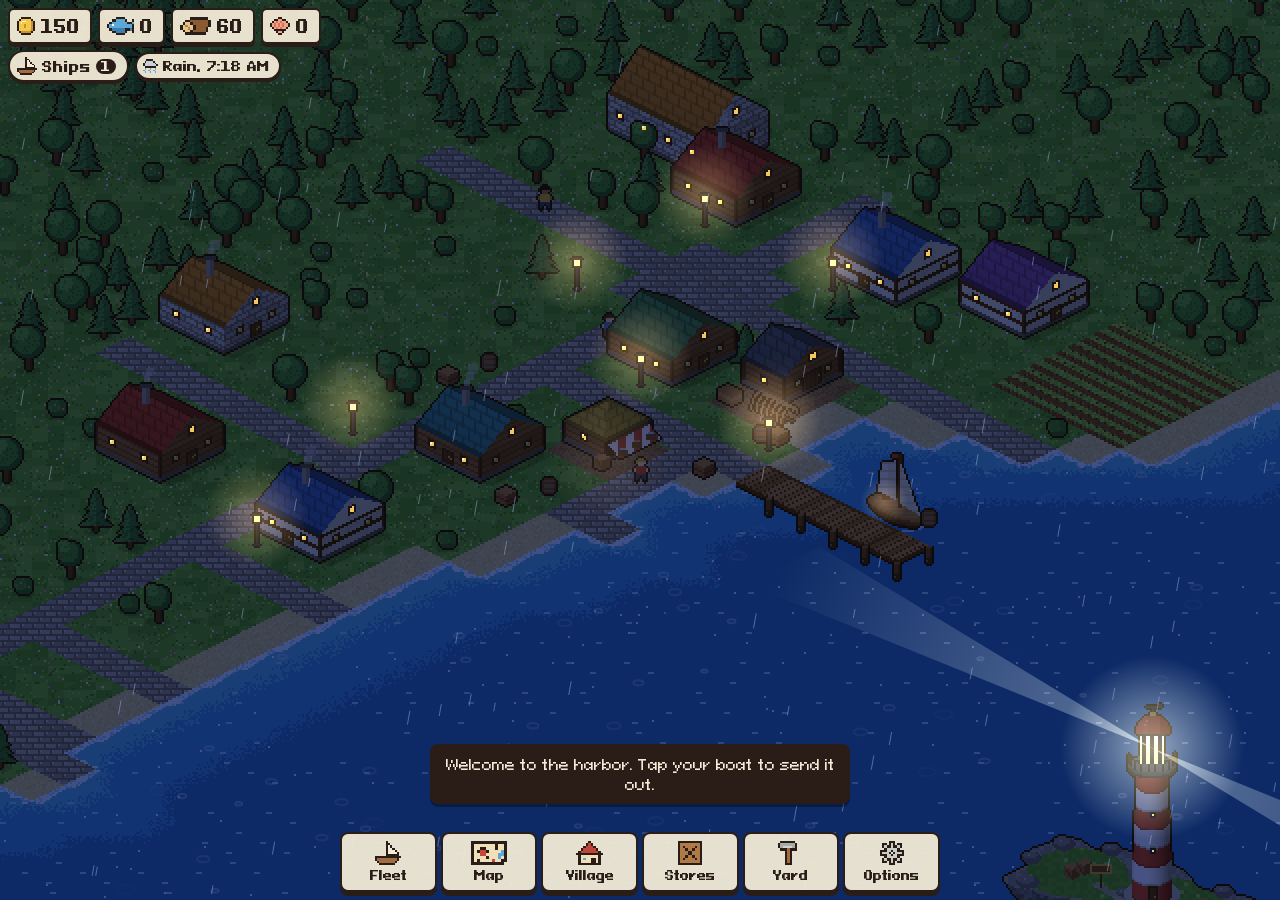
==== index.html @ 28cb345d "WIP: tier-2 recipes and uses, material art, Krakenwake art" ====
<!DOCTYPE html>
<html lang="en">
<head>
<meta charset="utf-8">
<meta name="viewport" content="width=device-width, initial-scale=1, viewport-fit=cover">
<meta name="apple-mobile-web-app-capable" content="yes">
<meta name="theme-color" content="#1b4d6b">
<title>Tides of Fortune</title>
<link rel="manifest" href="manifest.webmanifest">
<link rel="apple-touch-icon" href="icon-180.png">
<link rel="icon" type="image/png" sizes="192x192" href="icon-192.png">
<meta name="apple-mobile-web-app-title" content="Tides">
<meta name="apple-mobile-web-app-status-bar-style" content="black-translucent">
<meta name="mobile-web-app-capable" content="yes">
<style>
/* Pixeloid by GGBotNet, SIL Open Font License 1.1 (see the license file shipped with the game) */
@font-face { font-family: 'Pixeloid Sans'; font-weight: 400; font-style: normal; font-display: block; src: url([data-uri]) format('truetype'); }
@font-face { font-family: 'Pixeloid Sans'; font-weight: 700; font-style: normal; font-display: block; src: url([data-uri]) format('truetype'); }
@font-face { font-family: 'Pixeloid Mono'; font-weight: 400; font-style: normal; font-display: block; src: url([data-uri]) format('truetype'); }
:root {
  box-sizing: border-box;
  --sat: env(safe-area-inset-top, 0px);
  --sab: env(safe-area-inset-bottom, 0px);
  --void: #1b4d6b;
  --ink: #2a1d17;
  --sail: #f4ecd8;
  --sail-2: #e6d8b8;
  --text: #2a1d17;
  --muted: #6b5847;
  --brass: #e0a93b;
  --brass-dk: #a8741f;
  --kelp: #3f7d4f;
  --signal: #c8463c;
  --sea: #3f9fd8;
  --dev: #7a5aa0;
  --hud: rgba(244, 236, 216, 0.94);
  --font: 'Pixeloid Sans', ui-rounded, system-ui, -apple-system, sans-serif;
  --mono: 'Pixeloid Mono', 'Pixeloid Sans', ui-monospace, monospace;
  color-scheme: light;
}
@media (prefers-color-scheme: dark) {
  :root:not([data-theme="light"]) {
    --void: #0f2c40; --sail: #24384a; --sail-2: #2f4a60; --text: #f4ecd8; --muted: #b8c4c8;
    --hud: rgba(30, 50, 66, 0.94); color-scheme: dark;
  }
}
:root[data-theme="dark"] {
  --void: #0f2c40; --sail: #24384a; --sail-2: #2f4a60; --text: #f4ecd8; --muted: #b8c4c8;
  --hud: rgba(30, 50, 66, 0.94); color-scheme: dark;
}
*, *::before, *::after { box-sizing: border-box; }
html, body { height: 100%; margin: 0; }
html { background: var(--void); scroll-padding-top: env(safe-area-inset-top, 0px); }
body { background: var(--void); color: var(--text); font-family: var(--font); overflow: hidden; overscroll-behavior: none; -webkit-user-select: none; user-select: none; -webkit-tap-highlight-color: transparent; }
button { font: inherit; color: inherit; touch-action: manipulation; cursor: pointer; }
button:focus-visible, input:focus-visible + .track { outline: 3px solid var(--brass); outline-offset: 2px; }

#app { position: fixed; inset: 0; overflow: hidden; overflow: clip; }
#stage { position: absolute; inset: 0; }
#world { display: block; touch-action: none; image-rendering: pixelated; image-rendering: crisp-edges; }

img.px { image-rendering: pixelated; image-rendering: crisp-edges; display: inline-block; vertical-align: middle; height: 18px; width: auto; }
img.px.tiny { height: 14px; }
img.px.mid { height: 24px; }
img.px.big { height: 34px; }

/* ---- top HUD ---- */
.hud-top { position: absolute; top: calc(8px + var(--sat)); left: 8px; right: 8px; display: flex; flex-direction: column; gap: 6px; pointer-events: none; z-index: 5; }
.res-row { display: flex; gap: 6px; flex-wrap: wrap; pointer-events: auto; }
.res { display: flex; align-items: center; gap: 6px; padding: 5px 10px 5px 7px; min-height: 36px; background: var(--hud); border: 2px solid var(--ink); border-radius: 6px; box-shadow: 0 3px 0 var(--ink); font-size: 17px; font-weight: 600; font-variant-numeric: tabular-nums; }
.res.bump { animation: bump .35s steps(3); }
@keyframes bump { 50% { transform: translateY(-3px); } }
#devBanner { pointer-events: none; align-self: flex-start; padding: 3px 10px; font-size: 13px; font-weight: 600; color: #fff; border: 2px solid var(--ink); border-radius: 4px;
  background: repeating-linear-gradient(-45deg, var(--dev) 0 8px, #5d4280 8px 16px); }
.skychip.ships { font-size: 14px; min-height: 32px; padding: 3px 11px 3px 7px; }
.skychip.ships img { height: 18px; }
.skychip.ships.ready { background: var(--brass); color: var(--ink); animation: nudge 1.2s steps(2) infinite; }
.skychip.ships .badge { display: inline-block; min-width: 20px; padding: 0 5px; border-radius: 999px; background: var(--ink); color: var(--sail); font-size: 12px; text-align: center; }
.fl-status.stack { flex-direction: column; align-items: flex-end; gap: 1px; }
.fl-status.stack small { color: var(--muted); font-size: 12px; font-weight: 600; }
.fl-status.stack > span { display: flex; align-items: center; gap: 4px; }
.fl-status.ready small { color: var(--ink); }
.empty-state { text-align: center; padding: 18px 10px; color: var(--muted); }
#cine { position: fixed; inset: 0; pointer-events: none; z-index: 40; display: none; }
body.cinematic #cine { display: block; pointer-events: auto; }
#cine i { position: absolute; left: 0; right: 0; height: 11vh; background: #000; animation: cineIn 1.2s ease-out both; }
#cine i:first-child { top: 0; } #cine i:last-child { bottom: 0; }
@keyframes cineIn { from { height: 0; } }
body.cinematic #nav, body.cinematic #sheet, body.cinematic #toasts { visibility: hidden; }
/* 1.8: The Unseen */
.skychip.unseen { background: #2a0a14; color: #f2c8c8; border-color: #000; }
.skychip.unseen.alert { animation: nudge 1.6s steps(2) infinite; }
#omen { position: fixed; inset: 0; z-index: 70; display: none; place-content: center; justify-items: center; gap: 14px; padding: 24px 20px; text-align: center; background: radial-gradient(ellipse at 50% 55%, rgba(40, 0, 12, 0.55), rgba(0, 0, 0, 0.94) 75%); }
#omen.on { display: grid; animation: omenIn 1.6s ease-out both; }
#omen p { margin: 0; max-width: 20ch; font-size: clamp(22px, 6.4vw, 34px); line-height: 1.35; color: #ecdcd4; text-shadow: 0 0 10px #8a0a18, 0 0 2px #000; }
#omen.relic p { font-size: clamp(17px, 4.8vw, 24px); max-width: 26ch; }
#omen h2 { margin: 0; color: #f2d23c; font-size: 20px; letter-spacing: 0.06em; text-shadow: 0 0 8px #000; }
#omen img.big { width: 64px; height: auto; filter: drop-shadow(0 0 10px rgba(255, 80, 60, 0.6)); }
#omen p .w { display: inline-block; white-space: nowrap; font-weight: inherit; }
#omen p span { display: inline-block; opacity: 0; animation: omenLetter 0.9s ease-out forwards, omenShiver 2.4s steps(3) 1.2s infinite; }
#omen small { color: #8a7a7a; font-size: 13px; opacity: 0; animation: omenLetter 1s ease 2.2s forwards; }
@keyframes omenIn { from { opacity: 0; } }
@keyframes omenLetter { from { opacity: 0; transform: translateY(6px) scale(1.4); filter: blur(3px); color: #ff3040; } to { opacity: 1; } }
@keyframes omenShiver { 0%, 86% { transform: none; } 90% { transform: translate(1px, -1px); color: #ff6a6a; } 95% { transform: translate(-1px, 1px); } }
@media (prefers-reduced-motion: reduce) { #omen p span { animation: omenLetter 0.4s ease-out forwards; } }
.omens { margin: 6px 0 10px; padding: 0; list-style: none; }
.omens li { font-style: italic; color: #8a1c22; padding: 3px 0; }
:root[data-theme="dark"] .omens li { color: #ff9a9a; }
@media (prefers-color-scheme: dark) { :root:not([data-theme="light"]) .omens li { color: #ff9a9a; } }
.unseen-card { border-color: #5a0c18; }
.relic-row.given { opacity: 0.6; }
.chip.unseen { border-color: #5a2a8a; }
.chips.relics .chip { display: inline-flex; align-items: center; gap: 4px; }
.codex-row { display: grid; grid-template-columns: repeat(4, 1fr); gap: 4px; text-align: center; padding: 4px 0; border-bottom: 1px dashed var(--sail-2); }
.codex-row span { display: flex; flex-direction: column; align-items: center; gap: 2px; font-size: 11px; line-height: 1.15; min-width: 0; overflow-wrap: anywhere; }
.codex-row.head span { font-weight: 700; font-size: 12px; } .codex-row.head small { font-weight: 400; color: var(--muted); }
.codex-row span.unknown img { opacity: 0.55; filter: saturate(0.6); }
.ghostwork { border-color: #3fa88a; }
.rar { display: inline-block; font-size: 12px; font-weight: 700; padding: 1px 7px; border: 2px solid var(--ink); border-radius: 999px; }
.rar-common { background: #e3ddd0; color: var(--ink); } .rar-uncommon { background: #9fdc8a; color: var(--ink); }
.rar-rare { background: #8fc0f0; color: var(--ink); } .rar-veryRare { background: #c89af0; color: var(--ink); }
.rar-legendary { background: linear-gradient(90deg, #f2c94c, #f08f2c); color: var(--ink); box-shadow: 0 0 0 1px #fff6c0 inset; }
.hw-head { display: flex; align-items: center; gap: 12px; }
.hw-head .big-n { font-size: 30px; font-weight: 700; font-variant-numeric: tabular-nums; }
.card.hw { background: linear-gradient(160deg, rgba(255,154,60,.28), rgba(162,90,208,.18) 70%), var(--sail-2); }
.tiers { display: grid; gap: 8px; margin-top: 10px; }
.tier { display: grid; grid-template-columns: 1fr auto; gap: 4px 10px; align-items: center; padding: 10px; border: 2px solid var(--ink); border-radius: 10px; background: var(--sail); }
.tier b { font-size: 17px; } .tier small { grid-column: 1 / 3; color: var(--muted); font-size: 13px; line-height: 1.4; }
.tier .btn { margin: 0; min-height: 44px; }
.hw-grid { display: grid; grid-template-columns: repeat(auto-fill, minmax(96px, 1fr)); gap: 8px; margin-top: 8px; }
.hw-item { display: flex; flex-direction: column; align-items: center; gap: 4px; padding: 8px 4px; border: 2px solid var(--ink); border-radius: 10px; background: var(--sail); text-align: center; font-size: 13px; }
.hw-item.missing { opacity: .55; } .hw-item.missing img { filter: brightness(0) opacity(.45); }
.hw-item img { height: 40px; } .hw-item b { font-size: 13px; line-height: 1.2; }
.hw-item .btn { margin: 2px 0 0; min-height: 36px; padding: 4px 10px; font-size: 13px; }
.brewbox { display: flex; justify-content: center; gap: 8px; margin: 4px 0 8px; }
.brewbox img { height: 120px; image-rendering: pixelated; }
.brewbox img.px { height: 40px; }
.brewbox.brewing img { animation: brew .25s steps(2) infinite; }
@keyframes brew { 50% { transform: translateY(-3px) rotate(-2deg); } }
.reveal { text-align: center; } .reveal .prize { height: 72px; image-rendering: pixelated; margin: 6px auto; display: block; }
.reveal h2 { margin: 6px 0 4px; }
.offer .m-info span { white-space: normal; }
.batch { display: grid; grid-template-columns: repeat(4, 1fr); gap: 6px; }
.batch .btn { margin: 0; min-height: 44px; padding: 4px; font-size: 14px; }
.voyage { display: grid; grid-template-columns: auto auto auto; grid-template-rows: auto 4px; column-gap: 8px; row-gap: 3px; align-items: center; padding: 5px 10px; background: var(--hud); border: 2px solid var(--ink); border-radius: 6px; box-shadow: 0 3px 0 var(--ink); font-size: 15px; }
.voyage .px { grid-row: 1 / 3; }
.voyage .v-time { font-variant-numeric: tabular-nums; font-weight: 600; min-width: 4.5em; text-align: right; }
.voyage .v-bar { grid-column: 2 / 4; height: 4px; background: var(--sail-2); border-radius: 2px; overflow: hidden; }
.voyage .v-bar i { display: block; height: 100%; width: 0; background: var(--sea); }
.voyage.ready { background: var(--brass); color: var(--ink); animation: nudge 1.2s steps(2) infinite; }
.voyage.ready .v-bar i { background: var(--kelp); }
@keyframes nudge { 50% { transform: translateY(-2px); } }

/* ---- bottom nav ---- */
.dock-nav { position: absolute; left: 8px; right: 8px; bottom: calc(8px + var(--sab)); display: grid; grid-template-columns: repeat(6, 1fr); gap: 4px; z-index: 6; }
.dock-nav button { display: flex; flex-direction: column; align-items: center; justify-content: center; gap: 3px; min-height: 60px; padding: 6px 2px; min-width: 0; background: var(--hud); border: 2px solid var(--ink); border-radius: 8px; box-shadow: 0 4px 0 var(--ink); font-size: 14px; font-weight: 600; }
.dock-nav button:active { transform: translateY(3px); box-shadow: 0 1px 0 var(--ink); }
.dock-nav button[aria-pressed="true"] { background: var(--brass); color: var(--ink); }
.dock-nav .ni img { height: 24px; }

/* ---- sheet ---- */
.sheet { position: absolute; left: 8px; right: 8px; bottom: calc(82px + var(--sab)); max-height: calc(100% - 82px - 70px - var(--sat) - var(--sab)); display: flex; flex-direction: column; background: var(--sail); border: 3px solid var(--ink); border-radius: 14px; box-shadow: 0 5px 0 var(--ink); transform: translateY(calc(100% + 100px)); visibility: hidden; transition: transform .22s cubic-bezier(.2,.8,.2,1), visibility 0s .22s; z-index: 8; }
.sheet.open { transform: translateY(0); visibility: visible; transition: transform .22s cubic-bezier(.2,.8,.2,1); }
.sheet-head { display: flex; align-items: center; justify-content: space-between; padding: 12px 14px 8px 16px; }
.sheet-head h2 { margin: 0; font-size: 24px; font-weight: 700; }
#sheetClose { width: 44px; height: 44px; border: 2px solid var(--ink); border-radius: 8px; background: var(--sail-2); font-size: 18px; font-weight: 700; }
.sheet-body { overflow-y: auto; -webkit-overflow-scrolling: touch; overscroll-behavior: contain; padding: 4px 12px 8px; }

.card { background: var(--sail-2); border: 2px solid var(--ink); border-radius: 10px; padding: 12px; margin-bottom: 12px; }
.card h3 { margin: 0; font-size: 19px; }
.ship-head { display: flex; align-items: center; gap: 10px; }
.ship-head > div { flex: 1; min-width: 0; }
.ship-head p { margin: 2px 0 0; color: var(--muted); font-size: 14px; }
.pill { font-size: 12px; font-weight: 600; padding: 3px 8px; border: 2px solid var(--ink); border-radius: 999px; white-space: nowrap; }
.pill-idle { background: #cfe8d2; color: var(--ink); }
.pill-away { background: #cfe5f5; color: var(--ink); }
.pill-returned { background: var(--brass); color: var(--ink); }
.stats { display: grid; grid-template-columns: repeat(4, 1fr); gap: 6px; margin: 12px 0 4px; }
.stats.three { grid-template-columns: repeat(3, 1fr); }
.stats div { background: var(--sail); border-radius: 6px; padding: 6px 4px; text-align: center; }
.stats dt { font-size: 12px; color: var(--muted); }
.stats dd { margin: 0; font-size: 19px; font-weight: 700; font-variant-numeric: tabular-nums; }
.label { margin: 14px 0 6px; font-size: 14px; color: var(--muted); }
.chips { display: grid; grid-template-columns: repeat(auto-fit, minmax(0, 1fr)); grid-auto-flow: column; gap: 5px; }
.chip { min-width: 0; padding: 0; min-height: 44px; border: 2px solid var(--ink); border-radius: 8px; background: var(--sail); font-size: 16px; font-weight: 600; }
.chip[aria-checked="true"] { background: var(--sea); color: #fff; box-shadow: inset 0 -3px 0 rgba(0,0,0,.25); }
.estimate, .desc, .eta, .upg-delta, .cost { font-size: 15px; line-height: 1.45; margin: 10px 0; }
.warn { font-size: 14px; line-height: 1.4; margin: 8px 0; padding: 8px 10px; border-left: 4px solid var(--signal); background: rgba(200, 70, 60, .12); border-radius: 4px; }
.ok-text { color: var(--kelp); font-weight: 600; margin: 10px 0 0; }
.perk { color: var(--kelp); font-weight: 600; }
.perks { margin: 8px 0 0; padding-left: 18px; font-size: 15px; line-height: 1.5; color: var(--kelp); font-weight: 600; }
.card.decor.owned { border-color: var(--kelp); }
.card.decor.prestige { background: linear-gradient(160deg, rgba(224,169,59,.35), transparent 60%), var(--sail-2); }
.card.flash { animation: flashcard 1.2s steps(4) 1; }
@keyframes flashcard { 0%, 50% { box-shadow: 0 0 0 4px var(--brass); } 100% { box-shadow: none; } }
.note.version { text-align: center; opacity: .8; }
:root[data-theme="dark"] .ok-text { color: #8fd29c; }
@media (prefers-color-scheme: dark) { :root:not([data-theme="light"]) .ok-text { color: #8fd29c; } }
.note { font-size: 13px; color: var(--muted); line-height: 1.4; margin: 4px 2px 12px; }
.progress { height: 14px; border: 2px solid var(--ink); border-radius: 4px; background: var(--sail); overflow: hidden; margin-top: 12px; }
.progress i { display: block; height: 100%; width: 0; background: repeating-linear-gradient(90deg, var(--sea) 0 6px, #59bde0 6px 12px); }

.btn { display: block; width: 100%; min-height: 50px; margin-top: 10px; padding: 10px 14px; border: 2px solid var(--ink); border-radius: 10px; background: var(--sail); font-size: 17px; font-weight: 700; box-shadow: 0 4px 0 var(--ink); }
.btn:active:not(:disabled) { transform: translateY(3px); box-shadow: 0 1px 0 var(--ink); }
.btn.primary { background: var(--brass); color: var(--ink); }
.btn.primary.glow { animation: nudge 1.2s steps(2) infinite; }
.btn.small { min-height: 44px; margin: 0; padding: 6px 8px; font-size: 14px; width: auto; box-shadow: 0 3px 0 var(--ink); }
.btn.dev { background: var(--dev); color: #fff; }
.btn.danger { background: transparent; color: var(--signal); border-color: var(--signal); box-shadow: none; }
.btn:disabled { opacity: .55; cursor: default; }
.btn-grid { display: grid; grid-template-columns: 1fr 1fr; gap: 0 8px; }
.btn-grid .btn { font-size: 15px; }

.mrow { display: flex; align-items: center; gap: 10px; padding: 8px 0; border-bottom: 2px dashed rgba(42, 29, 23, .2); }
.mrow:last-child { border-bottom: 0; }
.m-info { flex: 1; min-width: 0; display: flex; flex-direction: column; font-size: 14px; }
.m-info b { font-size: 17px; }
.m-info span { color: var(--muted); }
.m-btns { display: flex; gap: 6px; }

.pips { display: flex; gap: 6px; margin: 12px 0 0; }
.pips i { width: 26px; height: 10px; border: 2px solid var(--ink); border-radius: 2px; background: var(--sail); }
.pips i.on { background: var(--kelp); }

.devcard { border-style: dashed; }
.devcard.on { border-style: solid; border-color: var(--dev); box-shadow: inset 0 0 0 2px var(--dev); }
.switch { display: flex; gap: 12px; align-items: center; cursor: pointer; font-size: 16px; line-height: 1.35; }
.switch small { color: var(--muted); font-size: 13px; }
.switch input { position: absolute; opacity: 0; width: 1px; height: 1px; }
.track { flex: none; width: 54px; height: 32px; border: 2px solid var(--ink); border-radius: 6px; background: var(--sail); position: relative; }
.knob { position: absolute; top: 2px; left: 2px; width: 24px; height: 24px; border-radius: 3px; background: var(--ink); transition: left .12s steps(3); }
.switch input:checked + .track { background: var(--dev); }
.switch input:checked + .track .knob { left: 24px; background: #fff; }
.tests { list-style: none; padding: 0; margin: 12px 0 0; font-size: 13px; line-height: 1.5; }
.tests .pass::before { content: '■ '; color: var(--kelp); }
.tests .fail::before { content: '■ '; color: var(--signal); }

/* ---- reward modal ---- */
.modal { position: absolute; inset: 0; display: grid; place-items: center; background: rgba(15, 30, 45, .55); z-index: 20; padding: 20px; }
.modal[hidden] { display: none; }
.modal-card { width: min(360px, 100%); background: var(--sail); border: 3px solid var(--ink); border-radius: 12px; box-shadow: 0 6px 0 var(--ink); padding: 18px; animation: pop .25s steps(4); }
@keyframes pop { from { transform: scale(.85); } }
.modal-card h2 { margin: 0; font-size: 26px; }
.modal-card .sub { margin: 2px 0 12px; color: var(--muted); }
.haul { list-style: none; padding: 0; margin: 0 0 8px; }
.haul li { display: flex; align-items: center; gap: 10px; padding: 8px 10px; margin-bottom: 6px; background: var(--sail-2); border-radius: 8px; font-size: 17px; }
.haul li span { flex: 1; }
.haul li b { font-size: 22px; color: var(--kelp); font-variant-numeric: tabular-nums; }
.haul li.empty { color: var(--muted); }
.ev { margin: 6px 0; font-size: 15px; line-height: 1.4; padding-left: 10px; border-left: 4px solid var(--sea); }
.ev-storm, .ev-full { border-color: var(--signal); }
.ev-rare { border-color: #5bb8c8; font-weight: 600; }

/* ---- toasts ---- */
#toasts { position: absolute; left: 50%; bottom: calc(96px + var(--sab)); transform: translateX(-50%); display: flex; flex-direction: column-reverse; align-items: center; gap: 6px; z-index: 30; pointer-events: none; width: min(92%, 420px); }
.toast { background: var(--ink); color: #f4ecd8; padding: 10px 14px; border-radius: 8px; font-size: 15px; line-height: 1.35; text-align: center; box-shadow: 0 3px 0 rgba(0,0,0,.35); transition: opacity .4s, transform .4s; }
.toast.good { border-left: 5px solid #8fd29c; }
.toast.bad { border-left: 5px solid var(--signal); }
.toast.out { opacity: 0; transform: translateY(-8px); }


/* ---- Village and voyage update ---- */
.hints { list-style: none; margin: 8px 0 0; padding: 8px 10px; border-left: 4px solid var(--sea); background: rgba(63,159,216,.1); border-radius: 4px; font-size: 13px; line-height: 1.45; }
.hints li + li { margin-top: 4px; }
.tide { margin: 10px 0 0; padding: 8px 10px; border: 2px solid var(--brass); border-radius: 8px; background: rgba(224,169,59,.15); font-size: 14px; line-height: 1.4; }
[hidden] { display: none !important; } /* nothing may override hiding (this kept the update prompt stuck on) */
input, textarea, select, button { font-family: var(--font); }
.legend { display: flex; flex-wrap: wrap; gap: 6px 14px; justify-content: center; margin: -2px 0 10px; font-size: 13px; }
.legend span { display: inline-flex; align-items: center; gap: 5px; }
.legend i, .zdot { display: inline-block; width: 12px; height: 12px; border: 2px solid var(--ink); border-radius: 50%; vertical-align: -1px; margin-right: 4px; }
.z-near { background: #7cc8f0; } .z-outer { background: #2f5fa8; } .z-far { background: #8a5ac8; } .z-home { background: #6aad4a; }
.card.field { border-color: var(--kelp); }

/* ---- Phase 5 ---- */
.skychip.update { background: var(--brass); color: var(--ink); animation: nudge 1.2s steps(2) infinite; }
.slider { display: grid; grid-template-columns: 92px 1fr 34px; align-items: center; gap: 8px; margin: 8px 0; font-size: 15px; }
.slider input { width: 100%; accent-color: var(--sea); min-height: 32px; }
.slider b { text-align: right; font-variant-numeric: tabular-nums; }
#saveCode, #importCode { width: 100%; font: 12px/1.4 var(--mono); padding: 8px; border: 2px solid var(--ink); border-radius: 8px; background: var(--sail); color: var(--text); -webkit-user-select: text; user-select: text; resize: vertical; word-break: break-all; }
.filebtn { position: relative; overflow: hidden; display: flex; align-items: center; justify-content: center; text-align: center; }
.filebtn input { position: absolute; inset: 0; opacity: 0; cursor: pointer; }

/* ---- Phase 4 ---- */
.chartwrap { border: 3px solid var(--ink); border-radius: 10px; overflow: hidden; margin-bottom: 10px; background: #eedfb6; }
#chart { display: block; width: 100%; height: auto; aspect-ratio: 4 / 3; image-rendering: pixelated; cursor: pointer; touch-action: manipulation; }
.regions { display: flex; gap: 5px; overflow-x: auto; padding-bottom: 4px; -webkit-overflow-scrolling: touch; }
.chip.region { flex: none; padding: 4px 10px; font-size: 14px; display: flex; flex-direction: column; align-items: center; justify-content: center; }
.chip.region small { font-size: 10px; font-weight: 500; }
img.px.chest { height: 26px; }
.shiplog { margin: 8px 0; padding: 8px 10px; border: 2px dashed var(--muted); border-radius: 8px; }
.shiplog h3 { margin: 0 0 4px; font-size: 15px; }
.shiplog ul { margin: 0; padding-left: 16px; font-size: 14px; line-height: 1.4; }
.shiplog .log-kraken { color: #a11d2a; font-style: italic; }
:root[data-theme="dark"] .shiplog .log-kraken { color: #ff8f8f; }
@media (prefers-color-scheme: dark) { :root:not([data-theme="light"]) .shiplog .log-kraken { color: #ff8f8f; } }
.shiplog .log-trophy, .shiplog .log-witch, .shiplog .log-landmark { font-weight: 700; }
.logbook p { margin: 0 0 8px; font-size: 14px; line-height: 1.4; }
.logbook.kraken p { font-style: italic; }
.chestbox { display: grid; place-items: center; padding: 6px 0 4px; }
.chestimg.small { height: 64px; } .chestimg.medium { height: 80px; } .chestimg.large { height: 104px; }
.chestimg.shake { animation: shake .6s steps(6); }
@keyframes shake { 20% { transform: translateX(-3px) rotate(-3deg); } 40% { transform: translateX(3px) rotate(3deg); } 60% { transform: translateX(-2px); } 80% { transform: translateX(2px) translateY(-3px); } }
.chestbox.open .chestimg { animation: pop .3s steps(3); }
.trophy { display: flex; gap: 10px; align-items: center; padding: 10px; margin: 8px 0; border: 3px solid var(--brass); border-radius: 10px; background: rgba(224,169,59,.15); }
.trophy p { margin: 2px 0 0; font-size: 14px; }
.trophy .lore { font-style: italic; color: var(--muted); }

/* ---- Village pass ---- */
.hud-row2 { display: flex; gap: 6px; align-items: center; pointer-events: none; flex-wrap: wrap; }
.skychip { pointer-events: auto; display: inline-flex; align-items: center; gap: 5px; padding: 3px 9px 3px 6px; min-height: 28px; font-size: 13px; font-weight: 600; background: var(--hud); border: 2px solid var(--ink); border-radius: 999px; box-shadow: 0 2px 0 var(--ink); }
.place-search { display: grid; grid-template-columns: 1fr auto; gap: 6px; margin-top: 8px; }
.place-search input { min-height: 44px; font: inherit; font-size: 16px; padding: 6px 10px; border: 2px solid var(--ink); border-radius: 8px; background: var(--sail); color: var(--text); -webkit-user-select: text; user-select: text; min-width: 0; }
.place-search .btn { margin: 0; }
#devBanner { pointer-events: none; }

/* ---- Phase 3 ---- */
.dock-nav button { font-size: 12px; }
img.px.b-img { height: 34px; }
img.px.b-img.big { height: 56px; }
h3.group { margin: 14px 2px 6px; font-size: 16px; color: var(--muted); font-weight: 600; }
.builders { display: flex; align-items: center; gap: 6px; font-size: 15px; }
.amt { margin-left: 4px; font-weight: 700; font-size: 16px; font-variant-numeric: tabular-nums; white-space: nowrap; }
.amt small { font-size: 12px; color: var(--muted); font-weight: 500; }
.amt.full { color: var(--signal); }
.bt { color: var(--muted); font-weight: 600; display: inline-flex; align-items: center; gap: 3px; margin-left: 6px; }
.btn-row.three { grid-template-columns: 1fr 1fr 1fr; }
.btn-row.three .btn { width: 100%; }
.rumor { border-color: var(--brass); }
.rumor h3 { display: flex; align-items: center; gap: 8px; }
.type.hot { box-shadow: inset 0 0 0 2px var(--brass); }
.type.hot small { color: inherit; font-weight: 700; }
.supplies { display: flex; gap: 10px; align-items: center; margin: 12px 0 4px; font-size: 15px; line-height: 1.35; cursor: pointer; }
.supplies small { color: var(--muted); font-size: 13px; }
.supplies input { position: absolute; opacity: 0; width: 1px; height: 1px; }
.supplies input:checked + .track { background: var(--kelp); }
.supplies input:checked + .track .knob { left: 24px; background: #fff; }
.supplies.off { opacity: .6; cursor: default; }
.placebar { position: absolute; left: 8px; right: 8px; bottom: calc(82px + var(--sab)); z-index: 9; background: var(--sail); border: 3px solid var(--ink); border-radius: 14px; box-shadow: 0 5px 0 var(--ink); padding: 12px; display: none; }
body.placing .placebar { display: block; }
body.placing .dock-nav { opacity: .4; pointer-events: none; }
.placebar p { margin: 0; }
#placeTitle { font-size: 19px; font-weight: 700; }
#placeHint { font-size: 15px; margin: 4px 0 2px; color: var(--kelp); min-height: 1.4em; }
#placeHint.bad { color: var(--signal); }
@media (min-width: 700px) { .placebar { left: 50%; right: auto; width: 600px; transform: translateX(-50%); } }

/* ---- Phase 2 ---- */
.stats.strip { grid-template-columns: repeat(7, 1fr); gap: 3px; margin: 8px 0 2px; }
.stats.strip div { padding: 4px 1px; }
.stats.strip dt { font-size: 10px; }
.stats.strip dd { font-size: 15px; }
.role { margin: 8px 0 0; font-size: 14px; font-weight: 600; display: flex; align-items: center; gap: 6px; }
@media (max-width: 480px) {
  .res-row { gap: 3px; flex-wrap: nowrap; overflow-x: auto; scrollbar-width: none; padding-bottom: 3px; }
  .res-row::-webkit-scrollbar { display: none; }
  .res { flex: none; gap: 3px; padding: 3px 5px 3px 4px; min-height: 32px; font-size: 13px; border-radius: 5px; box-shadow: 0 2px 0 var(--ink); }
  .res img.px { height: 13px; }
}
img.px.ship-img { height: 34px; }
img.px.ship-img.big { height: 52px; }
.voyage.all { grid-template-columns: auto auto auto; grid-template-rows: auto; }
.voyage.more { grid-template-columns: auto; grid-template-rows: auto; font-size: 14px; }
.fleet-list { list-style: none; margin: 10px 0 0; padding: 0; display: flex; flex-direction: column; gap: 6px; }
.fl-row { width: 100%; display: flex; align-items: center; gap: 10px; padding: 8px 10px; background: var(--sail-2); border: 2px solid var(--ink); border-radius: 10px; text-align: left; min-height: 60px; }
.fl-row:active { transform: translateY(2px); }
.fl-img { width: 44px; display: grid; place-items: center; flex: none; }
.fl-main { flex: 1; min-width: 0; display: flex; flex-direction: column; gap: 1px; }
.fl-main b { font-size: 17px; white-space: nowrap; overflow: hidden; text-overflow: ellipsis; }
.fl-main small { font-size: 13px; color: var(--muted); }
.mini-hull { height: 5px; width: 80%; background: var(--sail); border-radius: 3px; overflow: hidden; margin-top: 3px; }
.mini-hull i, .hull i { display: block; height: 100%; background: var(--kelp); }
.mini-hull.mid i, .hull.mid i { background: var(--brass); }
.mini-hull.bad i, .hull.bad i { background: var(--signal); }
.fl-status { font-size: 14px; font-weight: 600; white-space: nowrap; font-variant-numeric: tabular-nums; display: flex; align-items: center; gap: 4px; }
.fl-status.ready { background: var(--brass); color: var(--ink); padding: 3px 8px; border: 2px solid var(--ink); border-radius: 999px; }
.fl-status.bad { color: var(--signal); }
.back { border: 0; background: none; font-size: 16px; font-weight: 600; padding: 6px 2px 10px; min-height: 44px; }
.hull { position: relative; height: 22px; margin-top: 12px; border: 2px solid var(--ink); border-radius: 5px; background: var(--sail); overflow: hidden; }
.hull span { position: absolute; inset: 0; display: grid; place-items: center; font-size: 13px; font-weight: 700; color: var(--ink); text-shadow: 0 1px 0 rgba(255,255,255,.5); z-index: 1; }
.stats.seven { grid-template-columns: repeat(4, 1fr); }
.stats.seven div:nth-child(n+5) { grid-column: span 1; }
.types { display: grid; grid-template-columns: 1fr 1fr; gap: 6px; }
.type { display: flex; align-items: center; gap: 8px; min-height: 52px; padding: 6px 10px; border: 2px solid var(--ink); border-radius: 8px; background: var(--sail); font-size: 15px; font-weight: 600; text-align: left; position: relative; }
.type[aria-checked="true"] { background: var(--sea); color: #fff; box-shadow: inset 0 -3px 0 rgba(0,0,0,.25); }
.type:disabled { opacity: .5; }
.type small { display: block; font-size: 11px; font-weight: 500; line-height: 1.2; }
.type-desc { color: var(--muted); font-size: 14px; margin: 8px 0 10px; }
.estimate.risk { color: var(--muted); margin-top: -4px; }
.btn-row { display: grid; grid-template-columns: 1fr 1fr; gap: 8px; }
.rename label { display: block; font-size: 14px; color: var(--muted); margin: 4px 0; }
.rename input { width: 100%; min-height: 48px; font: inherit; font-size: 18px; padding: 8px 12px; border: 2px solid var(--ink); border-radius: 8px; background: var(--sail); color: var(--text); -webkit-user-select: text; user-select: text; }
.seg { display: grid; grid-template-columns: 1fr 1fr; border: 2px solid var(--ink); border-radius: 10px; overflow: hidden; margin-bottom: 10px; }
.seg button { min-height: 44px; border: 0; background: var(--sail-2); font-size: 16px; font-weight: 600; }
.seg button[aria-selected="true"] { background: var(--ink); color: var(--sail); }
:root[data-theme="dark"] .seg button[aria-selected="true"] { background: var(--sail); color: var(--text); box-shadow: inset 0 0 0 2px var(--brass); }
@media (prefers-color-scheme: dark) { :root:not([data-theme="light"]) .seg button[aria-selected="true"] { background: #f4ecd8; color: #2a1d17; } }
.card.build.locked { opacity: .78; }
.card.build .stats { margin-top: 8px; }
.lock { margin: 10px 0 0; font-size: 14px; padding: 8px 10px; border: 2px dashed var(--muted); border-radius: 8px; color: var(--muted); }
.cost { display: flex; flex-wrap: wrap; gap: 4px 10px; align-items: center; }
.cost-item { display: inline-flex; align-items: center; gap: 4px; font-weight: 700; font-variant-numeric: tabular-nums; }
.cost-item.short { color: var(--signal); }
.ship-pick { display: flex; gap: 6px; overflow-x: auto; padding: 2px 2px 8px; margin-bottom: 4px; -webkit-overflow-scrolling: touch; }
.ship-pick button { flex: none; display: flex; flex-direction: column; align-items: center; gap: 2px; padding: 6px 8px; min-width: 76px; border: 2px solid var(--ink); border-radius: 8px; background: var(--sail-2); font-size: 12px; font-weight: 600; }
.ship-pick button[aria-pressed="true"] { background: var(--brass); color: var(--ink); }
.ship-pick span { max-width: 72px; overflow: hidden; text-overflow: ellipsis; white-space: nowrap; }
.card.upg { padding: 10px 12px; }
.upg-top { display: flex; justify-content: space-between; gap: 10px; align-items: flex-start; }
.upg-top h3 { font-size: 17px; }
.upg-top .desc { margin: 2px 0 0; font-size: 14px; color: var(--muted); }
.upg-top .pips { margin: 4px 0 0; flex: none; }
.upg-buy { display: flex; justify-content: space-between; align-items: center; gap: 8px; margin-top: 8px; }
.upg-buy .cost { font-size: 15px; }
/* The card never grows past the visible screen: the reward list scrolls and the button stays in reach.
   (A flex child needs min-height: 0 to shrink and scroll; dvh tracks iOS's moving toolbars.) */
.modal { padding: calc(12px + var(--sat)) 12px calc(12px + var(--sab)); }
.modal-card { display: flex; flex-direction: column; max-height: calc(100vh - 24px - var(--sat) - var(--sab)); max-height: calc(100dvh - 24px - var(--sat) - var(--sab)); }
.modal-card #modalBody { flex: 1 1 auto; min-height: 0; overflow-y: auto; -webkit-overflow-scrolling: touch; overscroll-behavior: contain; padding-right: 2px; }
.modal-card #modalOk { flex: none; margin-top: 10px; }
.evs { max-height: 34vh; overflow-y: auto; }
.ev-win { border-color: var(--kelp); }

#boot { position: absolute; inset: 0; display: grid; place-items: center; background: var(--void); color: #f4ecd8; font-size: 20px; z-index: 50; }
@media (prefers-reduced-motion: reduce) { *, *::before, *::after { animation: none !important; transition: none !important; } }
@media (min-width: 700px) {
  .dock-nav { left: 50%; right: auto; transform: translateX(-50%); width: 600px; }
  .sheet { left: 50%; right: auto; width: 600px; transform: translate(-50%, calc(100% + 100px)); }
  .sheet.open { transform: translate(-50%, 0); }
}
</style>
</head>
<body>
<div id="app">
  <div id="stage"><canvas id="world" aria-label="Your harbor village. Drag to look around, pinch or scroll to zoom, tap boats and buildings."></canvas></div>
  <header class="hud-top">
    <div class="res-row" id="resRow"></div>
    <div class="hud-row2"><button id="shipsBtn" class="skychip ships" aria-label="All ships"></button><button id="skyChip" class="skychip" aria-label="Sky and weather settings"></button><button id="unseenBtn" class="skychip unseen" hidden aria-label="The Unseen"></button><button id="updateBtn" class="skychip update" hidden>New version ready: tap to restart</button><div id="devBanner" hidden></div></div>
  </header>
  <nav class="dock-nav" id="nav">
    <button data-panel="fleet" data-icon="boat" aria-pressed="false"><span class="ni"></span>Fleet</button>
    <button data-panel="map" data-icon="map" aria-pressed="false"><span class="ni"></span>Map</button>
    <button data-panel="village" data-icon="house" aria-pressed="false"><span class="ni"></span>Village</button>
    <button data-panel="market" data-icon="crate" aria-pressed="false"><span class="ni"></span>Stores</button>
    <button data-panel="shipwright" data-icon="hammer" aria-pressed="false"><span class="ni"></span>Yard</button>
    <button data-panel="settings" data-icon="gear" aria-pressed="false"><span class="ni"></span>Options</button>
  </nav>
  <section id="sheet" class="sheet" aria-hidden="true">
    <header class="sheet-head"><h2 id="sheetTitle"></h2><button id="sheetClose" aria-label="Close panel">✕</button></header>
    <div id="sheetBody" class="sheet-body"></div>
  </section>
  <div id="placeBar" class="placebar" role="region" aria-label="Place building">
    <p id="placeTitle"></p><p id="placeHint" aria-live="polite"></p>
    <div class="btn-row"><button class="btn" id="placeCancel">Cancel</button><button class="btn primary" id="placeOk">Build here</button></div>
  </div>
  <div id="modal" class="modal" hidden>
    <div class="modal-card" role="dialog" aria-modal="true" aria-labelledby="modalBody">
      <div id="modalBody"></div>
      <button class="btn primary" id="modalOk">Stow the catch</button>
    </div>
  </div>
  <div id="toasts" aria-live="polite"></div>
  <div id="cine" aria-hidden="true"><i></i><i></i></div>
  <div id="omen" role="alert" aria-live="assertive"></div>
  <div id="boot">Raising the sails…</div>
</div>
<script data-module="core.js">
/*CORE-START*/
// ============================================================
// core.js — pure game rules. No DOM, no rendering, no clocks:
// every function that needs the time takes `now` as an argument.
// This keeps it testable in Node and reusable under Capacitor.
// ============================================================
const TOF = (() => {
  'use strict';

  const GAME_VERSION = '1.8.0';
  const SAVE_VERSION = 7;
  const SAVE_KEY = 'tidesOfFortune.save';
  const BACKUP_KEY = 'tidesOfFortune.save.backup';
  const HOUR_MS = 3600000;
  const DURATIONS = [0.25, 1, 2, 4, 8, 12, 24]; // 0.25 = a 15-minute trip
  const DEV_SPEEDS = [1, 2, 5, 10]; // seconds per in-game hour
  const MAX_SHIPS = 10;
  const MIN_SAIL_HULL = 0.3; // ships below 30% hull stay in harbor until repaired

  const RESOURCES = {
    coins:     { name: 'Coins',      price: 0 },
    fish:      { name: 'Fish',       price: 2 },
    shellfish: { name: 'Shellfish',  price: 6 },
    rareFish:  { name: 'Rare catch', price: 30 },
    pearls:    { name: 'Pearls',     price: 15 },
    relics:    { name: 'Relics',     price: 60 },
    charts:    { name: 'Sea charts', price: 0 },
    timber:    { name: 'Timber',     price: 0 },
    hemp:      { name: 'Hemp',       price: 0 },
    ironOre:   { name: 'Iron ore',   price: 0 },
    planks:    { name: 'Planks',     price: 0 },
    rope:      { name: 'Rope',       price: 0 },
    iron:      { name: 'Iron',       price: 0 },
    food:      { name: 'Preserved food', price: 0 },
    moonfish:  { name: 'Moonfish',   price: 0 },
    essence:   { name: 'Enchanted essence', price: 0 },
    salvage:   { name: 'Spectral salvage', price: 0 },
    charm:     { name: 'Warding charm', price: 0 },
    sunkenKey: { name: 'Sunken key', price: 0 },
    pirateKey: { name: 'Pirate key', price: 0 },
    lostKey:   { name: 'Lost key', price: 0 },
    candy:     { name: 'Candy', price: 0 },
  };
  // 1.8: higher tiers of every raw and processed material. Tier 1 is today's goods; tier 2 is ghost-touched,
  // tier 3 is steeped in darkness, tier 4 is carved from the bodies of slain gods. Only tier 2 exists as
  // stock so far (it comes back through the Unseen's portal); tiers 3 and 4 are names waiting for a use.
  // Spectral salvage, already won from ghost ships, is tier 2's iron ore. No recipe uses any of them yet.
  const MATERIAL_TIERS = [
    { tier: 1, theme: 'Everyday', items: { timber: 'Timber', hemp: 'Hemp', ironOre: 'Iron ore', fish: 'Fish', planks: 'Planks', rope: 'Rope', iron: 'Iron', food: 'Preserved food' } },
    { tier: 2, theme: 'Ghost', items: { timber: 'Shimmerwood', hemp: 'Ghostflax', ironOre: 'Spectral salvage', fish: 'Wraithfin', planks: 'Wraithwood planks', rope: 'Phantom rope', iron: 'Soulmetal', food: 'Spirit rations' } },
    { tier: 3, theme: 'Darkness', items: { timber: 'Gloamwood', hemp: 'Nightshade fibre', ironOre: 'Umbral ore', fish: 'Blindfish', planks: 'Gloam planks', rope: 'Shadowcord', iron: 'Voidsteel', food: 'Black rations' } },
    { tier: 4, theme: 'Slain gods', items: { timber: 'Godbone', hemp: 'Divine sinew', ironOre: 'Clotted ichor', fish: 'Godflesh', planks: 'Ossuary planks', rope: 'Sinewcord', iron: 'Ichorsteel', food: 'Ambrosial jerky' } },
  ];
  const MATERIAL_BASES = ['timber', 'hemp', 'ironOre', 'fish', 'planks', 'rope', 'iron', 'food'];
  const RAW_BASES = ['timber', 'hemp', 'ironOre', 'fish'];
  // Resource keys for the tier-2 stock (Spectral salvage keeps its old key so saves carry over).
  const T2 = { timber: 'shimmerwood', hemp: 'ghostflax', ironOre: 'salvage', fish: 'wraithfin', planks: 'wraithPlanks', rope: 'phantomRope', iron: 'soulmetal', food: 'spiritRations' };
  const TIER2 = MATERIAL_BASES.map(b => T2[b]);
  // keys for the tier 3 and 4 names (art only for now: they are not stock)
  const T3 = { timber: 'gloamwood', hemp: 'nightshade', ironOre: 'umbralOre', fish: 'blindfish', planks: 'gloamPlanks', rope: 'shadowcord', iron: 'voidsteel', food: 'blackRations' };
  const T4 = { timber: 'godbone', hemp: 'divineSinew', ironOre: 'clottedIchor', fish: 'godflesh', planks: 'ossuaryPlanks', rope: 'sinewcord', iron: 'ichorsteel', food: 'ambrosialJerky' };
  for (const b of MATERIAL_BASES) if (!RESOURCES[T2[b]]) RESOURCES[T2[b]] = { name: MATERIAL_TIERS[1].items[b], price: 0 };
  // ======================= Phase 4: the wider sea =======================
  const FAMILIES = ['sunken', 'pirate', 'lost'];
  const SIZES = ['small', 'medium', 'large'];
  const FAMILY_NAME = { sunken: 'sunken treasure', pirate: 'pirate treasure', lost: 'lost' };
  const CHESTS = {};
  for (const f of FAMILIES) for (const z of SIZES) CHESTS[`chest_${f}_${z}`] = { family: f, size: z, name: `${z[0].toUpperCase() + z.slice(1)} ${f === 'lost' ? 'lost chest' : FAMILY_NAME[f] + ' chest'}` };
  const KEY_OF = { sunken: 'sunkenKey', pirate: 'pirateKey', lost: 'lostKey' };
  const CHEST_SIZES = {
    small: { keys: 1, coins: [40, 120], rolls: 1, mult: 1, trophy: 0.004 },
    medium: { keys: 2, coins: [150, 400], rolls: 2, mult: 2, trophy: 0.03 },
    large: { keys: 3, coins: [500, 1400], rolls: 3, mult: 3.5, trophy: 0.14 },
  };
  const CHEST_LOOT = {
    sunken: [['pearls', 1, 3], ['rareFish', 1, 2], ['moonfish', 1, 2], ['shellfish', 5, 15], ['relics', 1, 1]],
    pirate: [['relics', 1, 2], ['iron', 5, 12], ['ironOre', 10, 25], ['rope', 5, 15], ['pirateKey', 1, 1]],
    lost: [['charts', 1, 2], ['essence', 1, 2], ['timber', 20, 40], ['relics', 1, 1], ['lostKey', 1, 1]],
  };
  const TROPHIES = {
    goldenCompass:  { name: 'Golden Compass', bonus: '+10% exploration power for every ship.' },
    sirenPearl:     { name: 'Siren’s Pearl', bonus: '+10% fishing hauls.' },
    captainCutlass: { name: 'Captain Redd’s Cutlass', bonus: '+10% pirate-hunting power.' },
    drownedCrown:   { name: 'Drowned Crown', bonus: 'Treasure chests turn up 25% more often.' },
    starChart:      { name: 'Star Chart', bonus: 'Every trip is 10% shorter.' },
    krakenScale:    { name: 'Deep-Red Scale', bonus: '10% less hull damage.', lore: 'A scale as wide as a shield, the colour of deep red wine, with a ring of yellow at its root. Nothing in the old books grows a scale like this.' },
  };
  const CHEST_TROPHIES = { sunken: ['sirenPearl', 'krakenScale', 'drownedCrown'], pirate: ['captainCutlass', 'drownedCrown', 'goldenCompass'], lost: ['starChart', 'goldenCompass', 'krakenScale'] };
  const MONSTERS = [
    { name: 'a sea serpent', power: 20, trophy: 'sirenPearl' },
    { name: 'a giant crab', power: 16, trophy: 'goldenCompass' },
    { name: 'a storm wyrm', power: 26, trophy: 'captainCutlass' },
  ];
  // Clues to something far bigger, revealed in order. Never fought (yet).
  const KRAKEN_HINTS = [
    'Something huge passed under the hull. The sea went glassy and silent for a long minute.',
    'A net came up shredded, the cords bleached pale and sticky to the touch.',
    'A drifting mast was ringed with round marks the size of barrel lids, each one stained yellow.',
    'A fisherman swears a hide the colour of deep red wine rolled under the waves, wider than the boat.',
    'Yellow suction marks on the hull, still glowing faintly after dark.',
    'Two old hands argued all night: six eyes or eight? Both agreed they were yellow, and that they blinked.',
    'Eight eyes in a row opened under the water, watched the ship go by, and slowly closed.',
    'It took a whole wreck while the crew watched: deep red arms, eerie yellow suckers, eight unblinking eyes. The kraken is real.',
  ];
  const ODDITIES = [
    'A message in a bottle: “If found, tell Marta I kept the lantern lit.”',
    'A gull followed the ship all day carrying a silver spoon.',
    'The compass spun for an hour near a patch of warm, glowing water.',
    'Pulled up a barnacled sea chest key that fit nothing aboard.',
    'Saw a ship with green sails on the horizon. It had no crew.',
    'Night watch heard singing from under the water.',
  ];
  // Regions on the world map. ring 0 is home; each ring needs one of the ring before.
  const REGIONS = {
    home:   { name: 'Home Waters', ring: 0, cost: {}, minExplore: 0, dist: 1, danger: 1, family: 'sunken', x: 0.5, y: 0.55, desc: 'The bay and the banks you know by heart. Safe and steady.' },
    kelp:   { name: 'Kelp Forest', ring: 1, cost: { charts: 2 }, minExplore: 2, dist: 1.15, danger: 1, family: 'sunken', yield: { fishing: 1.35 }, moonfish: 0.01, x: 0.28, y: 0.42, desc: 'Swaying green halls thick with fish.', landmark: 'The Green Cathedral' },
    coral:  { name: 'Coral Shallows', ring: 1, cost: { charts: 2 }, minExplore: 2, dist: 1.15, danger: 1.1, family: 'sunken', yield: { treasure: 1.25 }, chest: 1.4, x: 0.66, y: 0.36, desc: 'Bright reefs where old cargo settles.', landmark: 'The Pearl Grotto' },
    pine:   { name: 'Pine Isles', ring: 1, cost: { charts: 2 }, minExplore: 2, dist: 1.15, danger: 1, family: 'lost', yield: { exploration: 1.25 }, raw: 2, x: 0.3, y: 0.72, desc: 'Wooded islands. Twice the timber and hemp.', landmark: 'The Hermit’s Landing' },
    cove:   { name: 'Smuggler’s Cove', ring: 1, cost: { charts: 2 }, minExplore: 2, dist: 1.15, danger: 1.3, family: 'pirate', yield: { combat: 1.3 }, x: 0.72, y: 0.7, desc: 'Pirates rest here between raids. Rich bounties.', landmark: 'Gallows Rock' },
    iron:   { name: 'Iron Reef', ring: 2, cost: { charts: 4 }, req: { cartographer: 1 }, minExplore: 4, dist: 1.35, danger: 1.4, family: 'pirate', yield: { treasure: 1.2 }, ore: 2.5, chest: 1.2, x: 0.86, y: 0.5, desc: 'A graveyard of wrecks on a rust-red reef.', landmark: 'The Anchor Field' },
    whale:  { name: 'The Whale Road', ring: 2, cost: { charts: 4 }, req: { cartographer: 1 }, minExplore: 4, dist: 1.35, danger: 1.2, family: 'sunken', yield: { fishing: 1.6 }, moonfish: 0.04, x: 0.14, y: 0.24, desc: 'Where the great whales travel. Rare fish follow them.', landmark: 'The Singing Deep' },
    storm:  { name: 'Storm Belt', ring: 2, cost: { charts: 4 }, req: { cartographer: 1 }, minExplore: 4, dist: 1.35, danger: 2, family: 'lost', yield: { all: 1.5 }, monsters: 0.1, x: 0.5, y: 0.14, desc: 'Endless squalls. Everything pays half again, if you come back.', landmark: 'The Eye of the Storm' },
    outer:  { name: 'Outer Reef', ring: 2, cost: { charts: 4 }, req: { cartographer: 1 }, minExplore: 4, dist: 1.35, danger: 1.3, family: 'lost', yield: { exploration: 1.4 }, witch: true, x: 0.12, y: 0.86, desc: 'The last reef before open ocean. Strange lights at night.', landmark: 'The Witch’s Light' },
    ghost:  { name: 'Ghost Sea', ring: 3, cost: { charts: 8 }, req: { cartographer: 2, seaWitch: 1 }, minExplore: 6, dist: 1.6, danger: 1.8, family: 'pirate', ghosts: true, moonfish: 0.08, curse: 0.12, yield: { combat: 1.3 }, x: 0.9, y: 0.86, desc: 'Cold green fog and crewless ships. Magic matters more than cannons here.', landmark: 'The Lantern Fleet' },
    temple: { name: 'Drowned Temple', ring: 3, cost: { charts: 8 }, req: { cartographer: 2, seaWitch: 1 }, minExplore: 6, dist: 1.6, danger: 1.7, family: 'lost', yield: { treasure: 2 }, chest: 2, curse: 0.15, x: 0.88, y: 0.16, desc: 'Steps leading down into the sea. Its gold is cursed.', landmark: 'The Sunken Stair' },
    deep:   { name: 'Leviathan Deep', ring: 3, postKraken: true, cost: { charts: 10 }, req: { cartographer: 3, seaWitch: 1 }, minExplore: 7, dist: 1.8, danger: 2.4, family: 'sunken', yield: { all: 1.8 }, monsters: 0.25, kraken: 0.2, moonfish: 0.05, x: 0.5, y: 0.94, desc: 'The water goes black and bottomless. Sailors stop singing here.', landmark: 'The Bitten Wreck' },
  };
  const REGION_ORDER = Object.keys(REGIONS);
  // Small finds that don't take up room in the hold.
  const NON_CARGO = new Set(['coins', 'sunkenKey', 'pirateKey', 'lostKey', 'moonfish', 'essence', 'salvage', 'candy', ...Object.keys(CHESTS), ...TIER2]);

  for (const [id, c] of Object.entries(CHESTS)) RESOURCES[id] = { name: c.name, price: 0 };
  // Bulk goods count against the warehouse limit. Coins and rare finds never do.
  const BULK = ['fish', 'shellfish', 'timber', 'hemp', 'ironOre', 'planks', 'rope', 'iron', 'food'];
  const SELLABLE = ['fish', 'shellfish', 'rareFish', 'pearls', 'relics'];
  const ALWAYS_SHOWN = ['coins', 'fish', 'shellfish', 'rareFish', 'timber'];

  const TYPES = {
    fishing:     { name: 'Fishing',          verb: 'fish',    desc: 'Fish, shellfish and the odd rare catch.' },
    treasure:    { name: 'Treasure hunting', verb: 'search',  desc: 'Coins from lost cargo, pearls and old relics. Reefs scrape hulls.' },
    combat:      { name: 'Pirate hunting',   verb: 'fight',   desc: 'Bounties for every pirate crew beaten. Long hunts meet tougher crews.' },
    exploration: { name: 'Exploration',      verb: 'explore', desc: 'Sea charts, survey fees and stories. Charts unlock better hulls.' },
  };

  // aff: role multipliers. dmg: damage taken multiplier.
  const SHIP_CLASSES = {
    skiff:      { name: 'Fishing Skiff',       role: 'fishing', tier: 1, blurb: 'Cheap and efficient fishing.', speed: 3, hull: 30, combat: 0, cargo: 60, fishing: 8, exploration: 1, magic: 0, cost: { coins: 80 } },
    sloop:      { name: 'Coastal Sloop',       role: 'exploration', tier: 1, blurb: 'Fast scout. Brings home sea charts.', speed: 6, hull: 40, combat: 1, cargo: 50, fishing: 3, exploration: 6, magic: 0, cost: { coins: 100 } },
    cog:        { name: 'Merchant Cog',        role: 'fishing', tier: 2, blurb: 'Slow and roomy. Long trips never overflow.', speed: 2, hull: 70, combat: 1, cargo: 220, fishing: 4, exploration: 2, magic: 0, cost: { coins: 300, planks: 20 } },
    trawler:    { name: 'Fishing Trawler',     role: 'fishing', tier: 2, blurb: 'High-volume fishing with a big hold.', speed: 3, hull: 60, combat: 0, cargo: 180, fishing: 13, exploration: 1, magic: 0, cost: { coins: 450, shellfish: 10, planks: 20, rope: 10 } },
    // 1.5: mid-tier all-rounders that bridge the trawler and the galleon. Each splits its strength between two
    // or three trip types instead of topping one, so specialists stay the best at their own job.
    cutter:     { name: 'Revenue Cutter',      role: 'combat', tier: 2, blurb: 'Fast and armed. The first ship that can take on pirates, and handy at wreck-diving too.', speed: 6, hull: 60, combat: 5, cargo: 70, fishing: 2, exploration: 4, magic: 0, cost: { coins: 500, planks: 20, rope: 10, iron: 5 }, aff: { combat: 1.1, treasure: 1.3 } },
    schooner:   { name: 'Treasure Schooner',   role: 'treasure', tier: 3, blurb: 'Built to find pearls and relics.', speed: 5, hull: 50, combat: 2, cargo: 90, fishing: 2, exploration: 5, magic: 1, cost: { coins: 600, charts: 1, planks: 30, rope: 15 }, aff: { treasure: 2.0 } },
    brigantine: { name: 'Brigantine',          role: 'combat', tier: 3, blurb: 'Balanced fighter and explorer.', speed: 5, hull: 80, combat: 6, cargo: 100, fishing: 3, exploration: 4, magic: 0, cost: { coins: 900, charts: 2, planks: 40, rope: 20, iron: 10 }, aff: { combat: 1.2, exploration: 1.2 } },
    ketch:      { name: 'Survey Ketch',        role: 'exploration', tier: 3, blurb: 'A two-masted survey boat: charts new waters and digs up what lies in them.', speed: 5, hull: 65, combat: 2, cargo: 110, fishing: 3, exploration: 8, magic: 2, cost: { coins: 750, charts: 2, planks: 35, rope: 20 }, aff: { exploration: 1.2 } },
    galleon:    { name: 'War Galleon',         role: 'combat', tier: 4, blurb: 'Heavy guns and a thick hull.', speed: 2, hull: 160, combat: 14, cargo: 150, fishing: 1, exploration: 1, magic: 0, cost: { coins: 2000, relics: 2, planks: 80, rope: 30, iron: 40 } },
    xebec:      { name: 'Corsair Xebec',       role: 'combat', tier: 4, blurb: 'A swift raider with lateen sails. Fights, scouts and loots, without the galleon’s bulk.', speed: 7, hull: 100, combat: 9, cargo: 110, fishing: 2, exploration: 6, magic: 1, cost: { coins: 1600, relics: 1, planks: 60, rope: 30, iron: 25 }, aff: { combat: 1.1, exploration: 1.1, treasure: 1.2 } },
    caravel:    { name: 'Exploration Caravel', role: 'exploration', tier: 4, blurb: 'Long-distance discovery.', speed: 6, hull: 70, combat: 2, cargo: 90, fishing: 2, exploration: 10, magic: 1, cost: { coins: 1200, charts: 4, planks: 50, rope: 30 }, aff: { exploration: 1.5 } },
    barge:      { name: 'Salvage Barge',       role: 'treasure', tier: 3, blurb: 'Wreck recovery. Shrugs off reef damage.', speed: 1, hull: 120, combat: 0, cargo: 260, fishing: 1, exploration: 3, magic: 0, cost: { coins: 700, pearls: 3, planks: 50, iron: 20 }, aff: { treasure: 1.8 }, dmg: 0.5 },
    frigate:    { name: 'Arcane Frigate',      role: 'treasure', tier: 5, postKraken: true, blurb: 'Strange sails. Rare finds on every voyage.', speed: 5, hull: 90, combat: 8, cargo: 120, fishing: 4, exploration: 7, magic: 10, cost: { coins: 3000, rareFish: 5, relics: 2, planks: 60, rope: 30, iron: 30 }, aff: { treasure: 1.25 } },
    // 1.4: top-tier specialists
    leviathan:  { name: 'Leviathan Trawler',   role: 'fishing', tier: 5, postKraken: true, blurb: 'A floating fish factory. Enormous hauls and a hold to match.', speed: 3, hull: 150, combat: 2, cargo: 420, fishing: 24, exploration: 3, magic: 2, cost: { coins: 4000, shellfish: 40, rareFish: 6, planks: 100, rope: 60, iron: 50 }, aff: { fishing: 1.15 } },
    clipper:    { name: 'Star Clipper',        role: 'exploration', tier: 5, postKraken: true, blurb: 'The fastest hull afloat. Charts the far reaches in no time.', speed: 8, hull: 90, combat: 3, cargo: 130, fishing: 2, exploration: 15, magic: 3, cost: { coins: 4200, charts: 10, relics: 3, planks: 90, rope: 60, iron: 30 }, aff: { exploration: 1.4 } },
    // 1.8: built only from the blueprint salvaged out of the Unseen's carcass. Strong at everything, best at nothing.
    krakenwake: { name: 'Krakenwake',          role: 'combat', tier: 5, blueprint: 'krakenBlueprint', abyssal: true, blurb: 'A hull grown around the Unseen’s ribs. Strong at everything, and nothing in the portal’s dark will touch her: she brings back half as much again from it.', speed: 6, hull: 170, combat: 13, cargo: 300, fishing: 16, exploration: 10, magic: 8, cost: { coins: 6000, pearls: 8, relics: 4, wraithPlanks: 40, phantomRope: 20, soulmetal: 30 }, aff: { treasure: 1.2 }, dmg: 0.8 },
  };
  const CLASS_ORDER = Object.keys(SHIP_CLASSES);

  // Each upgrade: 3 levels. Costs are multiplied by the ship's tier factor.
  // Each upgrade: 3 levels. Coin costs scale with the hull's tier.
  // `gate`: the village building needed for levels 2 and 3.
  const UPGRADES = {
    cargoHold:      { name: 'Larger cargo hold', effect: '+50% cargo per level', maxLevel: 3, gate: 'sawmill', costs: [{ coins: 53 }, { coins: 160, planks: 10 }, { coins: 400, rareFish: 1, planks: 25 }] },
    sails:          { name: 'Faster sails',      effect: '+1 speed per level, so trips end sooner', maxLevel: 3, gate: 'ropemaker', costs: [{ coins: 80 }, { coins: 200, rope: 10 }, { coins: 500, rope: 25 }] },
    cannons:        { name: 'Stronger cannons',  effect: '+3 combat per level', maxLevel: 3, gate: 'weaponsmith', costs: [{ coins: 120 }, { coins: 300, iron: 10 }, { coins: 700, relics: 1, iron: 25 }] },
    scoutTower:     { name: 'Scouting tower',    effect: '+2 exploration per level', maxLevel: 3, gate: 'cartographer', costs: [{ coins: 100 }, { coins: 250, planks: 10 }, { coins: 600, charts: 1, planks: 20 }] },
    magicLures:     { name: 'Magic lures',       effect: '+2 fishing and +1 magic per level', maxLevel: 3, gate: 'seaWitch', costs: [{ coins: 50, rareFish: 1 }, { coins: 150, rareFish: 2, essence: 2 }, { coins: 400, rareFish: 3, pearls: 2, essence: 4 }] },
    reinforcedHull: { name: 'Reinforced hull',   effect: '+30% hull per level', maxLevel: 3, gate: 'blacksmith', costs: [{ coins: 100 }, { coins: 250, planks: 15, iron: 5 }, { coins: 600, planks: 30, iron: 15 }] },
  };

  // ---------- village buildings ----------
  // time: build hours per level (index 0 = first construction). recipe: what it processes.
  const BUILDINGS = {
    market:       { name: 'Fish Market',  size: [2, 2], prebuilt: true, desc: 'Buys your catch. Each level above 1 pays 15% more.', costs: [null, { coins: 300, planks: 10 }, { coins: 900, planks: 30, rope: 10 }] },
    shipwright:   { name: 'Shipwright',   size: [2, 3], prebuilt: true, desc: 'Builds, upgrades and repairs ships. Each level above 1 cuts repair costs by 20%.', costs: [null, { coins: 400, planks: 20, rope: 10 }, { coins: 1200, planks: 50, iron: 20 }] },
    dockyard:     { name: 'Dockyard',     size: [3, 2], coastal: true, desc: 'Slipways for bigger hulls. Level 1 builds tier 2 ships, level 2 tier 3, level 3 everything.', costs: [{ coins: 300, timber: 30 }, { coins: 900, planks: 40, rope: 20 }, { coins: 2000, planks: 80, rope: 40, iron: 30 }] },
    warehouse:    { name: 'Warehouse',    size: [3, 2], desc: 'Raises the storage limit for bulk goods by 250 per level.', costs: [{ coins: 150, timber: 20 }, { coins: 400, planks: 20 }, { coins: 1000, planks: 40, iron: 10 }] },
    sawmill:      { name: 'Sawmill',      size: [2, 2], desc: 'Saws timber into planks.', recipe: { in: { timber: 2 }, out: 'planks', hours: 1 / 30 }, costs: [{ coins: 100, timber: 10 }, { coins: 300, timber: 40, rope: 5 }, { coins: 800, planks: 30, iron: 10 }] },
    ropemaker:    { name: 'Ropemaker',    size: [3, 2], desc: 'Twists hemp into rope.', recipe: { in: { hemp: 2 }, out: 'rope', hours: 1 / 30 }, costs: [{ coins: 100, timber: 10, hemp: 10 }, { coins: 300, planks: 15, hemp: 20 }, { coins: 800, planks: 30, iron: 10 }] },
    blacksmith:   { name: 'Blacksmith',   size: [2, 2], desc: 'Smelts iron ore into iron.', recipe: { in: { ironOre: 2 }, out: 'iron', hours: 1 / 15 }, costs: [{ coins: 150, timber: 15, ironOre: 10 }, { coins: 400, planks: 20, ironOre: 20 }, { coins: 1000, planks: 30, iron: 20 }] },
    fishmonger:   { name: 'Fishmonger',   size: [2, 2], desc: 'Salts fish into preserved food, packed as expedition supplies.', recipe: { in: { fish: 3 }, out: 'food', hours: 1 / 60 }, costs: [{ coins: 120, timber: 10, fish: 20 }, { coins: 350, planks: 15 }, { coins: 900, planks: 30, rope: 10 }] },
    weaponsmith:  { name: 'Weaponsmith',  size: [2, 2], requires: 'blacksmith', desc: 'Casts guns. +10% pirate-hunting power per level for every ship.', costs: [{ coins: 400, planks: 20, iron: 10 }, { coins: 900, planks: 30, iron: 30 }, { coins: 2000, planks: 50, iron: 60 }] },
    tavern:       { name: 'Tavern',       size: [3, 3], desc: 'Sailors trade rumors. Each day one expedition type pays 20% more, plus 10% per level.', costs: [{ coins: 200, timber: 20 }, { coins: 500, planks: 20, food: 10 }, { coins: 1200, planks: 40, food: 30 }] },
    tradingPost:  { name: 'Trading Post', size: [2, 2], desc: 'Buy timber, hemp and ore. Sell planks, rope, iron and food. Better prices each level.', costs: [{ coins: 250, timber: 20 }, { coins: 600, planks: 20 }, { coins: 1500, planks: 40, rope: 20 }] },
    cartographer: { name: 'Cartographer', size: [2, 2], desc: 'Draws better maps. +15% exploration power per level for every ship.', costs: [{ coins: 300, planks: 10, charts: 2 }, { coins: 700, planks: 20, charts: 4 }, { coins: 1600, planks: 40, charts: 8 }] },
    seaWitch:     { name: 'Sea Witch’s Hut', size: [3, 3], secret: true, desc: 'Brews moonfish into enchanted essence, makes warding charms and lifts curses. Needed for magic lure levels 2 and 3.', recipe: { in: { moonfish: 2 }, out: 'essence', hours: 1 / 10 }, costs: [{ coins: 800, planks: 30, moonfish: 2 }, { coins: 1500, planks: 50, essence: 5 }, { coins: 3000, planks: 80, essence: 15, relics: 3 }] },
  };
  const BUILDING_ORDER = Object.keys(BUILDINGS);
  // 1.8: a level 2 workshop can also work the ghost-touched (tier-2) goods that come back through the portal.
  const T2_RECIPES = {
    sawmill:    { in: { shimmerwood: 2 }, out: 'wraithPlanks', hours: 1 / 8, level: 2 },
    ropemaker:  { in: { ghostflax: 2 }, out: 'phantomRope', hours: 1 / 8, level: 2 },
    blacksmith: { in: { salvage: 2 }, out: 'soulmetal', hours: 1 / 5, level: 2 },
    fishmonger: { in: { wraithfin: 3 }, out: 'spiritRations', hours: 1 / 10, level: 2 },
  };
  const recipesOf = type => [BUILDINGS[type] && BUILDINGS[type].recipe, T2_RECIPES[type]].filter(Boolean);
  // Worked tier-2 goods sell at any shop; spirit rations are kept for the portal.
  const REFINED2 = ['wraithPlanks', 'phantomRope', 'soulmetal'], REFINED2_PRICE = 40;
  const BUILD_HOURS = [0.25, 1, 4];
  const MAX_BUILDERS = 2;
  const START_RESOURCES = { coins: 20, timber: 30 }; // the original stock, doubled in newGame()
  const START_HEADSTART = 50;
  const CROP_HOURS = 3, CROP_YIELD = 12;
  const MAP_SIZE = 48; // 1.4: grew from 40; the original 40x40 keeps its layout, so saves load unchanged
  const BUILD_MIN = -6; // 1.5.1: building reaches 6 tiles past the west and east edges (negative tiles); nothing old moves
  const SKY_TIMES = ['live', 'dawn', 'day', 'dusk', 'night'];
  const SKY_WEATHER = ['live', 'sunny', 'rainy', 'snowy', 'foggy'];
  const BUILDING_MAX_LEVEL = 3;
  // Refined materials (planks, rope, iron) sell to any shop for one flat price, whatever the building
  // levels: refining is a steady, time-limited income. Raw goods and food keep their level-scaled prices.
  const REFINED = ['planks', 'rope', 'iron'];
  const REFINED_PRICE = 12;
  const TRADE = { buy: { timber: 4, hemp: 4, ironOre: 8 }, sell: { planks: REFINED_PRICE, rope: REFINED_PRICE, iron: REFINED_PRICE, food: 5 } };
  const START_BUILDINGS = [{ type: 'shipwright', gx: 13, gy: 7 }, { type: 'market', gx: 12, gy: 12 }];

  // ---------- decorations ----------
  // Placed instantly, no builders. One of each: owning a decoration is what earns its bonus, so
  // bonuses never stack from copies. `fixed` ones have a home of their own (the field, the islet)
  // and need no spot. `soil`: grass only. `coastal`: must touch the shore.
  // bonus keys: yield.<type> / power.<type> (fractions), damage (hull damage cut), trip (trip time cut),
  // build (build time cut), coins (coins from trips), chest (chest finds), storage (+bulk limit),
  // cropFood (+food per harvest), cropSpeed (field grows faster).
  const DECOR = {
    scarecrow:    { name: 'Scarecrow', group: 'farm', fixed: 'field', cost: { coins: 60, timber: 10, hemp: 5 }, bonus: { cropSpeed: 0.1 }, effect: 'The field ripens 10% faster.', desc: 'Keeps the crows off the field.' },
    fieldFence:   { name: 'Field Fence', group: 'farm', fixed: 'field', cost: { coins: 90, timber: 25 }, bonus: { cropFood: 2 }, effect: '+2 food every harvest.', desc: 'A split-rail fence round the field. No more trampled rows.' },
    garden:       { name: 'Kitchen Garden', group: 'farm', size: [2, 2], soil: true, cost: { coins: 150, timber: 20, fish: 10 }, bonus: { cropFood: 3 }, effect: '+3 food every harvest.', desc: 'Cabbages, carrots and beans for the village pot.' },
    cargoStack:   { name: 'Barrels and Boxes', group: 'seaside', size: [1, 1], cost: { coins: 120, planks: 15 }, bonus: { storage: 50 }, effect: '+50 storage for each bulk good.', desc: 'Spare barrels and crates stacked by the road.' },
    crabStatue:   { name: 'Crab Statue', group: 'seaside', size: [1, 1], coastal: true, cost: { coins: 300, shellfish: 20 }, bonus: { yield: { fishing: 0.05 } }, effect: '+5% fishing hauls.', desc: 'A bronze crab on a stone plinth. Fishers rub its claw for luck.' },
    harborLantern:{ name: 'Harbor Lantern', group: 'light', size: [1, 1], cost: { coins: 200, iron: 6 }, bonus: { trip: 0.03 }, effect: 'Every trip is 3% shorter.', desc: 'A tall double lantern that guides ships home after dark.' },
    festoon:      { name: 'Festival Lanterns', group: 'light', size: [1, 1], cost: { coins: 250, rope: 10 }, bonus: { build: 0.05 }, effect: 'Builders finish 5% faster.', desc: 'Strings of paper lanterns, so the builders can work into the evening.' },
    keeperShack:  { name: 'Keeper’s Shack', group: 'seaside', fixed: 'islet', cost: { coins: 600, planks: 40, rope: 10 }, bonus: { damage: 0.05 }, effect: '5% less hull damage on every trip.', desc: 'A snug shack beside the lighthouse. The keeper warns ships off the reef.' },
    lilies:       { name: 'Lily of the Valley', group: 'flowers', size: [1, 1], soil: true, cost: { coins: 150, timber: 10 }, bonus: { yield: { treasure: 0.03 } }, effect: '+3% treasure-hunting hauls.', desc: 'Tiny white bells said to bring luck to treasure seekers.' },
    sunflowers:   { name: 'Sunflowers', group: 'flowers', size: [1, 1], soil: true, cost: { coins: 150, timber: 10 }, bonus: { power: { exploration: 0.03 } }, effect: '+3% exploration power.', desc: 'Tall golden heads that follow the sun like a compass.' },
    roses:        { name: 'Roses', group: 'flowers', size: [1, 1], soil: true, cost: { coins: 150, timber: 10 }, bonus: { power: { combat: 0.03 } }, effect: '+3% pirate-hunting power.', desc: 'Red roses. Sailors fight harder with a sweetheart waiting.' },
    tulips:       { name: 'Tulips', group: 'flowers', size: [1, 1], soil: true, cost: { coins: 150, timber: 10 }, bonus: { yield: { fishing: 0.03 } }, effect: '+3% fishing hauls.', desc: 'Neat rows of red, pink and yellow cups.' },
    fountain:     { name: 'Fountain', group: 'seaside', size: [2, 2], cost: { coins: 900, planks: 20, iron: 15 }, bonus: { chest: 0.1 }, effect: 'Treasure chests turn up 10% more often.', desc: 'Toss a coin for luck. It freezes over when it snows.' },
    goldChest:    { name: 'Chest of Gold', group: 'prestige', postKraken: true, size: [1, 1], cost: { coins: 6000, pearls: 10, relics: 5 }, bonus: { coins: 0.05 }, effect: '+5% coins from every trip.', desc: 'An open chest heaped with gold, for all to admire. A long-term investment.' },
    // 1.4: village buildings and square pieces. `multi`: build as many as you like (up to DECOR_COPIES) to fill
    // the village; only the first earns the bonus. `variants`: paint or style choices, changed for free.
    cottage:      { name: 'Seaside Cottage', group: 'buildings', size: [2, 2], multi: true, variants: 6, cost: { coins: 400, planks: 30, timber: 20 }, bonus: { storage: 25 }, effect: '+25 storage for each bulk good.', desc: 'A snug home for a fisher family. Paint the roof any colour you like.' },
    windmill:     { name: 'Windmill', group: 'buildings', size: [2, 2], multi: true, variants: 3, cost: { coins: 700, planks: 40, rope: 15 }, bonus: { cropSpeed: 0.05 }, effect: 'The field ripens 5% faster.', desc: 'Grinds the harvest into flour, sails turning in the sea breeze.' },
    bellTower:    { name: 'Bell Tower', group: 'buildings', size: [1, 1], multi: true, variants: 3, cost: { coins: 500, planks: 20, iron: 10 }, bonus: { build: 0.03 }, effect: 'Builders finish 3% faster.', desc: 'Rings the start and end of every working day.' },
    fisherHut:    { name: 'Fisher’s Hut', group: 'buildings', size: [1, 1], multi: true, variants: 3, cost: { coins: 250, timber: 20, rope: 5 }, bonus: { yield: { fishing: 0.02 } }, effect: '+2% fishing hauls.', desc: 'A tiny shack hung with nets and floats.' },
    gazebo:       { name: 'Gazebo', group: 'buildings', size: [2, 2], multi: true, variants: 3, cost: { coins: 450, planks: 25 }, bonus: { damage: 0.03 }, effect: '3% less hull damage on every trip.', desc: 'Where the old captains sit and argue about the weather.' },
    stall:        { name: 'Market Stall', group: 'square', size: [1, 1], multi: true, variants: 4, cost: { coins: 200, planks: 10, rope: 4 }, bonus: { coins: 0.03 }, effect: '+3% coins from every trip.', desc: 'A striped awning over a table of odds and ends.' },
    topiary:      { name: 'Topiary Hedge', group: 'square', size: [1, 1], multi: true, variants: 3, soil: true, cost: { coins: 120, timber: 5 }, bonus: { yield: { treasure: 0.03 } }, effect: '+3% treasure-hunting hauls.', desc: 'Clipped into a ball, a cone or a spiral: your choice.' },
    pond:         { name: 'Duck Pond', group: 'square', size: [2, 2], multi: true, variants: 2, soil: true, cost: { coins: 350, timber: 10 }, bonus: { power: { exploration: 0.03 } }, effect: '+3% exploration power.', desc: 'Lily pads, reeds and two very opinionated ducks.' },
    statue:       { name: 'Founder’s Statue', group: 'square', postKraken: true, size: [1, 1], multi: true, variants: 2, cost: { coins: 600, iron: 15, relics: 1 }, bonus: { power: { combat: 0.03 } }, effect: '+3% pirate-hunting power.', desc: 'The harbor’s first captain in bronze, or the mermaid who guided her home.' },
    // 1.6: ten more. 1.8: the Kraken Skeleton is no longer sold: it only comes out of the Unseen's carcass (below).
    beehives:     { name: 'Beehives', group: 'farm', size: [1, 1], soil: true, cost: { coins: 220, timber: 15, hemp: 5 }, bonus: { cropSpeed: 0.05 }, effect: 'The field ripens 5% faster.', desc: 'Three straw skeps humming with bees that work the field’s flowers.' },
    smokehouse:   { name: 'Smokehouse', group: 'farm', size: [1, 1], cost: { coins: 350, timber: 20, iron: 4 }, bonus: { cropFood: 2 }, effect: '+2 food every harvest.', desc: 'A little brick hut that turns the harvest into food that keeps.' },
    netRack:      { name: 'Net Drying Rack', group: 'seaside', size: [1, 1], coastal: true, cost: { coins: 180, timber: 10, rope: 8 }, bonus: { yield: { fishing: 0.03 } }, effect: '+3% fishing hauls.', desc: 'Nets hung out to dry by the water, floats and all.' },
    figurehead:   { name: 'Mermaid Figurehead', group: 'seaside', size: [1, 1], cost: { coins: 450, planks: 15, pearls: 2 }, bonus: { power: { exploration: 0.03 } }, effect: '+3% exploration power.', desc: 'Carved for a ship long gone, she still points the way to open water.' },
    saluteCannon: { name: 'Salute Cannon', group: 'seaside', size: [1, 1], cost: { coins: 400, iron: 12 }, bonus: { power: { combat: 0.03 } }, effect: '+3% pirate-hunting power.', desc: 'Fired once for every crew that comes home from a fight.' },
    greatAnchor:  { name: 'Great Anchor', group: 'seaside', size: [1, 1], cost: { coins: 380, iron: 10, rope: 6 }, bonus: { damage: 0.03 }, effect: '3% less hull damage on every trip.', desc: 'A giant’s anchor set in the ground. Sailors touch it for a safe return.' },
    weathervane:  { name: 'Weather Vane', group: 'square', size: [1, 1], cost: { coins: 260, planks: 6, iron: 5 }, bonus: { trip: 0.02 }, effect: 'Every trip is 2% shorter.', desc: 'A copper ship on a tall pole, always turned to the wind.' },
    mapBoard:     { name: 'Treasure Map Board', group: 'square', size: [1, 1], cost: { coins: 500, planks: 10, relics: 1 }, bonus: { chest: 0.05 }, effect: 'Treasure chests turn up 5% more often.', desc: 'Rumors, sketches and an X marked in red, pinned up for every captain to read.' },
    rowboatPlanter:{ name: 'Rowboat Planter', group: 'flowers', size: [1, 1], cost: { coins: 160, timber: 6, planks: 8 }, bonus: { yield: { treasure: 0.03 } }, effect: '+3% treasure-hunting hauls.', desc: 'An old rowboat retired to dry land and filled with marigolds.' },
    well:         { name: 'Village Well', group: 'square', size: [1, 1], multi: true, cost: { coins: 220, timber: 15, iron: 4 }, bonus: { trip: 0.02 }, effect: 'Every trip is 2% shorter.', desc: 'Fresh water for the barrels before every voyage.' },
    // Halloween collection: won from the West Woods cauldron, never bought. Copies stack (see HALLOWEEN.candyCap).
    hwPumpkinFlag:  { name: 'Pumpkin Flag', hw: true, rarity: 'common', candy: 0.04, desc: 'An orange banner with a grinning pumpkin.' },
    hwGhostFlag:    { name: 'Ghost Flag', hw: true, rarity: 'uncommon', candy: 0.06, desc: 'A purple banner with a friendly ghost. Boo!' },
    hwWitchFlag:    { name: 'Witch Flag', hw: true, rarity: 'rare', candy: 0.08, desc: 'A green banner with a witch on her broom.' },
    hwJackClassic:  { name: 'Classic Jack-o’-Lantern', hw: true, rarity: 'common', candy: 0.06, desc: 'Triangle eyes, toothy grin. A timeless classic.' },
    hwJackSilly:    { name: 'Silly Jack-o’-Lantern', hw: true, rarity: 'uncommon', candy: 0.06, desc: 'Round eyes and its tongue stuck out.' },
    hwJackSpooky:   { name: 'Spooky Jack-o’-Lantern', hw: true, rarity: 'veryRare', candy: 0.06, desc: 'Narrow eyes, jagged fangs and a green glow.' },
    hwSkeleton:     { name: 'Waving Skeleton', hw: true, rarity: 'rare', candy: 0.08, desc: 'Rattles a cheerful hello at passing sailors.' },
    hwScarecrow:    { name: 'Haunted Scarecrow', hw: true, rarity: 'uncommon', candy: 0.06, desc: 'Pumpkin head, glowing eyes, crows that never leave.' },
    hwLantern:      { name: 'Eerie Lantern', hw: true, rarity: 'uncommon', candy: 0.06, desc: 'A crooked post with a green flame that never goes out.' },
    hwTombstone:    { name: 'Crooked Tombstone', hw: true, rarity: 'common', candy: 0.04, ghosts: { spawn: 0.05, finalHour: 0.25 }, desc: '“Here lies Old Barnacle. He went fishing.”' },
    hwBatRoost:     { name: 'Bat Roost', hw: true, rarity: 'legendary', candy: 0.12, extra: 'Empty by day; at night a great bat hangs from it.', desc: 'A tall, crooked L-shaped post. Come nightfall, an enormous bat folds itself up on the arm.' },
    hwCauldron:     { name: 'Miniature Cauldron', hw: true, rarity: 'veryRare', candy: 0.1, desc: 'A bubbling pot of something green. Do not taste.' },
    // 1.6
    hwGraveyard:    { name: 'Old Graveyard', hw: true, rarity: 'veryRare', candy: 0.1, size: [2, 2], ghosts: { spawn: 0.25, big: 0.12, finalHour: 1 }, desc: 'A fenced plot of leaning headstones under a twisted tree. Something big stirs here.' },
    hwBatCave:      { name: 'Bat Cave', hw: true, rarity: 'rare', candy: 0.08, size: [2, 2], bats: 3, extra: 'Bats flit around it at night.', desc: 'A dark mouth in a mossy rock. At dusk the bats pour out.' },
    hwPumpkinPatch: { name: 'Pumpkin Patch', hw: true, rarity: 'uncommon', candy: 0.06, size: [2, 2], soil: true, extra: 'Every 4 hours, tap it to harvest 3 or 4 preserved food.', desc: 'Fat pumpkins on curling vines. Pickled, they keep all winter.' },
    hwCoffin:       { name: 'Creaky Coffin', hw: true, rarity: 'common', candy: 0.04, desc: 'Propped against a post, lid just ajar. Probably empty.' },
    // 1.8: spoils of the Unseen, found only by salvaging its carcass. `won`: placed from the stash, never bought.
    krakenBones:     { name: 'Kraken Skeleton', won: true, size: [2, 2], bonus: { power: { fishing: 0.05, treasure: 0.05, combat: 0.05, exploration: 0.05 } }, effect: '+5% power on every kind of trip.', desc: 'The Unseen’s own bones, cut out of the carcass and bleached by the sun. Its six empty sockets still seem to follow you.' },
    krakenLantern:   { name: 'Kraken-Eye Lantern', won: true, multi: true, size: [1, 1], bonus: { trip: 0.02 }, effect: 'Every trip is 2% shorter. Glows orange at night.', desc: 'One of its lesser eyes, cured in brine and hung in an iron cage. At dusk it opens.' },
    krakenPlush:     { name: 'Kraken Plush', won: true, multi: true, size: [1, 1], bonus: { build: 0.03 }, effect: 'Builders finish 3% faster.', desc: 'Stitched by the village children from red sailcloth, with six button eyes. Much nicer than the real one.' },
    krakenBlueprint: { name: 'Krakenwake Blueprint', won: true, size: [1, 1], bonus: {}, effect: 'Lets the Shipwright build the Krakenwake.', desc: 'Plans for a hull grown around the Unseen’s ribs, pinned to a drafting table. The ink is not ink.' },
    hwSpiderWeb:    { name: 'Giant Spider Web', hw: true, rarity: 'uncommon', candy: 0.06, desc: 'Strung between two dead posts. The spider is very proud of it.' },
  };
  for (const d of Object.values(DECOR)) if (d.hw) {
    d.group = 'halloween'; d.size = d.size || [1, 1]; d.bonus = { candy: d.candy };
    const g = d.ghosts, ghostText = g ? [g.spawn && `ghosts ${Math.round(g.spawn * 100)}% more often`, g.big && `+${Math.round(g.big * 100)}% Big Ghost chance`, g.finalHour && `+${Math.round(g.finalHour * 100)}% ghost candy in the event’s final hour`].filter(Boolean).join(', ') : '';
    d.effect = `+${Math.round(d.candy * 100)}% candy from trips (stacks).` + (ghostText ? ` Each one: ${ghostText}.` : '') + (d.extra ? ' ' + d.extra : '');
  }
  for (const d of Object.values(DECOR)) if (d.won) d.group = 'kraken';
  const HW_DECOR = Object.keys(DECOR).filter(k => DECOR[k].hw);
  const WON_DECOR = Object.keys(DECOR).filter(k => DECOR[k].won);
  const STASHED = [...HW_DECOR, ...WON_DECOR]; // decorations kept in a stash and placed from it
  const RARITY = { common: 'Common', uncommon: 'Uncommon', rare: 'Rare', veryRare: 'Very rare', legendary: 'Legendary' };

  // ======================= 1.3: Halloween event =======================
  // Every number that tunes the event lives here. Dates are the player's local calendar (inclusive),
  // read from the same `now` every other rule uses, so the event needs no new game and no network.
  const HALLOWEEN = {
    start: [10, 1], end: [11, 12], // [month 1-12, day]
    candyPerHour: 0.8,  // chance of a candy find per hour at sea (1.4: up from 0.6)
    candyFind: [1, 3],  // pieces per find (1.4: up from 1-2)
    shortTrip: 0.8,     // a 15-minute trip rolls at (0.25 ^ shortTrip) of an hour's chance, so short trips still can
    candyCap: 0.5,      // placed Halloween decorations add at most +50% candy
    ghost: { candy: [1, 2], maxPerHour: 4 }, // 1.4: ghosts are a treat, trips are the main source
    // 1.6: tombstones and graveyards (placed copies add up, then cap). A Big Ghost pays bigCandy but still uses one
    // of the hour's maxPerHour pops. finalHour multiplies ghost candy only in the last hour before the event ends.
    ghostDecor: { bigBase: 0.03, bigCap: 0.35, bigCandy: [4, 6], spawnCap: 0.75, finalHourCap: 2 },
    pumpkin: { hours: 4, food: [3, 4] }, // the Pumpkin Patch: one harvest per cycle however many are placed
    ship: { firstDelayMin: 20, stayMin: 25, gapHours: [5, 10], offers: 3, bigChance: 0.35 },
  };
  // The cauldron: pay a tier's candy, roll a rarity on the tier's odds, then an item in that rarity by weight.
  // `qty` multiplies coin and resource rewards (decorations always come one at a time).
  const CAULDRON = {
    tiers: {
      handful:  { name: 'Small handful', cost: 12, qty: 1, odds: { common: 62, uncommon: 28, rare: 8.3, veryRare: 1.5, legendary: 0.2 } },
      generous: { name: 'Generous handful', cost: 30, qty: 2, odds: { common: 38, uncommon: 36, rare: 19, veryRare: 6, legendary: 1 } },
      dump:     { name: 'Big cauldron dump', cost: 60, qty: 4, odds: { common: 16, uncommon: 30, rare: 30, veryRare: 21, legendary: 3 } },
    },
    pool: {
      common: [{ decor: 'hwPumpkinFlag', w: 3 }, { decor: 'hwJackClassic', w: 3 }, { decor: 'hwTombstone', w: 3 }, { decor: 'hwCoffin', w: 3 },
        { items: { coins: 40 }, w: 1.5 }, { items: { timber: 12, hemp: 8 }, w: 1.5 }],
      uncommon: [{ decor: 'hwGhostFlag', w: 3 }, { decor: 'hwJackSilly', w: 3 }, { decor: 'hwScarecrow', w: 3 }, { decor: 'hwLantern', w: 3 }, { decor: 'hwSpiderWeb', w: 3 }, { decor: 'hwPumpkinPatch', w: 3 },
        { items: { coins: 150 }, w: 1.5 }, { key: 1, w: 1.5 }, { items: { planks: 10, rope: 6 }, w: 1 }],
      rare: [{ decor: 'hwWitchFlag', w: 3 }, { decor: 'hwSkeleton', w: 3 }, { decor: 'hwBatCave', w: 3 },
        { items: { coins: 450 }, w: 1.5 }, { key: 2, w: 1.5 }, { items: { pearls: 2, relics: 1 }, w: 1 }],
      veryRare: [{ decor: 'hwJackSpooky', w: 3 }, { decor: 'hwCauldron', w: 3 }, { decor: 'hwGraveyard', w: 3 }, { items: { coins: 1500 }, w: 1.5 }, { key: 3, w: 1 }],
      legendary: [{ decor: 'hwBatRoost', w: 3 }, { items: { coins: 4000 }, w: 1 }],
    },
  };
  // What the ghost ship trades for candy. A visit offers HALLOWEEN.ship.offers of the regular ones, sometimes plus one big one.
  // (The harbor has no stone, so iron ore is its quarry rock.)
  const GHOST_TRADES = [
    { id: 'wood', name: 'Driftwood timber', candy: 10, get: { timber: 30 } },
    { id: 'planks', name: 'Ghostly planks', candy: 15, get: { planks: 12 } },
    { id: 'stone', name: 'Quarry stone (iron ore)', candy: 12, get: { ironOre: 20 } },
    { id: 'food', name: 'Salted provisions', candy: 10, get: { food: 12 } },
    { id: 'mixed', name: 'Mixed crate', candy: 16, get: { timber: 15, hemp: 15, ironOre: 10 } },
    { id: 'rope', name: 'Spectral rigging', candy: 14, get: { hemp: 20, rope: 6 } },
    { id: 'hoard', name: 'Captain’s hoard', candy: 45, get: { planks: 30, rope: 20, iron: 15 }, big: true },
    { id: 'cargo', name: 'Phantom cargo hold', candy: 40, get: { timber: 60, hemp: 40, ironOre: 40 }, big: true },
  ];
  // ======================= 1.8: The Unseen =======================
  // The kraken no longer keeps a date: it answers greed. Five omens watch the harbor's statistics. Each one
  // shows once, the moment it is first earned, and counts as a greed warning; when four have come true a
  // countdown starts in the water and the creature breaches three days later (developer mode squeezes those
  // days like every other timer, and the countdown survives restarts because it is a saved timestamp).
  // After the breach the Sea Witch tears a portal open in front of the field. Ships sail through it for the
  // six Ancient Relics of Sin, and every relic handed to her at the docks destroys one of its six eyes. The
  // sixth kills it; its carcass is stripped by ships for rare spoils, and the harbor settles into its after.
  // recallHour (1.7.8): hours into the rising when every ship at sea turns for home (rushHours of sailing to get there);
  // from then until it dies the harbor is shut to every trip but the portal's
  const KRAKEN = { eyes: 6, omensNeeded: 4, countdownHours: 72, riseHours: 10, recallHour: 8, rushHours: 0.25, painMs: 3200, deathMs: 10000, flyMs: 1400,
    relicChance: 0.35, portalHours: 0.25, carcassHours: 1, carcassLoads: 12 };
  const OMENS = [
    { id: 'witch', text: 'The water harbors darkness…', met: s => buildingLevel(s, 'seaWitch') >= 1 },
    { id: 'spent', text: 'You are prey…', met: s => Stats.get(s, 'coinsSpent') >= 10000 },
    { id: 'gathered', text: 'You feel the buildup of viscera under your fingernails…', met: s => Stats.get(s, 'resourcesGathered') >= 1000 },
    { id: 'chest', text: 'The Unseen lurks beneath you…', met: s => Stats.get(s, 'chestsOpened') >= 1 },
    { id: 'hoard', text: 'To sink your teeth into flesh is a wonderful thing…', met: s => Stats.get(s, 'maxCoins') >= 2500 },
  ];
  // The kraken is the seventh sin, greed, so the six relics are the other six. Relic i puts out eye i.
  const RELICS = {
    pride:    { name: 'The Mirror Crown', sin: 'Pride', hint: 'A circlet whose inner face is a mirror.',
      text: 'The crown fits. It was always going to fit. The eye bursts, and in the mirror your reflection keeps smiling long after you stop.' },
    envy:     { name: 'The Weeping Eye', sin: 'Envy', hint: 'A green glass eye that never stops crying.',
      text: 'The green eye weeps into the witch’s palm and the whole sea screams back. It wanted what you have. Now it wants what you are.' },
    wrath:    { name: 'The Searing Gauntlet', sin: 'Wrath', hint: 'An iron glove, red-hot and never cooling.',
      text: 'The gauntlet burns down to the bone and you cannot let go. Far below, something vast howls. It will remember the shape of your hand.' },
    sloth:    { name: 'The Sleeper’s Hourglass', sin: 'Sloth', hint: 'Its sand has never fallen.',
      text: 'The sand falls upward. For one endless breath the harbor does not move, and an eye goes out like a candle pinched between two fingers. You do not know whose fingers.' },
    gluttony: { name: 'The Toothed Chalice', sin: 'Gluttony', hint: 'A silver cup with a ring of teeth inside the rim.',
      text: 'The chalice bites the witch and drinks. The eye collapses like rotten fruit, and the cup is still hungry. So, you realise, are you.' },
    lust:     { name: 'The Thorned Locket', sin: 'Lust', hint: 'A heart-shaped locket bound in thorns.',
      text: 'The locket opens on a heart that is still beating, a little out of time with yours. Down in the dark something loves you the way the sea loves the drowned. One of its eyes ruptures with longing.' },
  };
  const RELIC_ORDER = Object.keys(RELICS);
  // What a 1-hour salvage run on the carcass brings home. Decorations: chance drops kept in the stash, each
  // a little likelier for every run that missed it, and any never found turns up on the last load.
  const CARCASS = {
    items: { coins: [250, 600], relics: [1, 2], pearls: [1, 3], salvage: [2, 4], rareFish: [0, 2] },
    drops: [{ decor: 'krakenLantern', p: 0.3 }, { decor: 'krakenPlush', p: 0.18 }, { decor: 'krakenBones', p: 0.12, unique: true }, { decor: 'krakenBlueprint', p: 0.1, unique: true }],
  };
  const emptyKraken = () => ({ omens: [], omensShown: [], triggeredAt: null, unit: null, breachAt: null, breachSeen: false, portalSeen: false,
    lighthouseDown: false, recalled: false, relics: {}, hits: Array(KRAKEN.eyes).fill(0), deadAt: null, deathSeen: false, slainBy: null, hauled: 0, misses: {}, drops: {}, shown: [] });
  // Where the story stands at `now`. phase: none | countdown | rising | emerged | dead.
  function krakenView(state, now) {
    const k = state.kraken || emptyKraken(), U = k.unit || HOUR_MS, on = Number.isFinite(k.breachAt);
    const v = { triggered: on, unit: U, breachAt: on ? k.breachAt : null, start: on ? k.breachAt - KRAKEN.riseHours * U : null,
      hits: k.hits.slice(), deadAt: k.deadAt, lighthouseDown: k.lighthouseDown, breachSeen: k.breachSeen, portalSeen: k.portalSeen, omens: k.omens.length };
    v.alive = k.hits.map(h => !h || h > now); v.eyesLeft = v.alive.filter(Boolean).length;
    v.hours = on ? (now - v.start) / U : 0;
    if (Number.isFinite(k.deadAt)) v.phase = 'dead';
    else if (!on) v.phase = 'none';
    else if (now < v.start) v.phase = 'countdown';
    else if (now < k.breachAt) v.phase = 'rising';
    else v.phase = 'emerged';
    v.msToBreach = on ? k.breachAt - now : null;
    v.portal = on && now >= k.breachAt;
    v.carcass = v.phase === 'dead' && now >= k.deadAt + KRAKEN.deathMs;
    return v;
  }
  // Called from settle(): omens come true, the countdown starts, the lighthouse falls at the breach (watched or
  // not), and the world shift follows the creature. Returns the omens that just came true, or false.
  function settleKraken(state, now) {
    const k = state.kraken, fresh = [];
    let changed = false;
    if (!Number.isFinite(k.deadAt)) for (const o of OMENS) if (!k.omens.includes(o.id) && o.met(state)) { k.omens.push(o.id); Stats.add(state, 'greedWarnings'); fresh.push(o.id); changed = true; }
    if (!Number.isFinite(k.breachAt) && !Number.isFinite(k.deadAt) && k.omens.length >= KRAKEN.omensNeeded) {
      const U = hourMs(state); k.triggeredAt = now; k.unit = U; k.breachAt = now + KRAKEN.countdownHours * U; changed = true;
    }
    // hour 8 of the rising: every ship still out turns for home at once, with only what she has gathered so far
    // (whether or not the player was watching; a trip that would have ended sooner is left alone)
    const R = Number.isFinite(k.breachAt) ? k.breachAt - (KRAKEN.riseHours - KRAKEN.recallHour) * (k.unit || HOUR_MS) : null;
    if (R !== null && now >= R && !k.recalled && !Number.isFinite(k.deadAt)) {
      k.recalled = true; changed = true;
      for (const e of state.expeditions) {
        if (e.endAt <= R || e.startAt >= R || e.special) continue;
        const frac = Math.max(0, Math.min(1, (R - e.startAt) / (e.endAt - e.startAt)));
        e.cut = Math.max(0.25, Math.round(e.hours * frac * 4) / 4); e.endAt = Math.min(e.endAt, R + KRAKEN.rushHours * hourMs(state)); e.recalled = true; // cut: the hours she actually worked
      }
    }
    if (Number.isFinite(k.breachAt) && now >= k.breachAt) {
      if (!k.lighthouseDown) { k.lighthouseDown = true; changed = true; }
      if (startShift(state, 'unseen', k.breachAt, k.unit || HOUR_MS)) changed = true;
    }
    if (Number.isFinite(k.deadAt) && now >= k.deadAt && endShift(state, 'unseen', k.deadAt)) changed = true;
    if (settleWorld(state, now)) changed = true;
    return changed ? { omens: fresh } : false;
  }
  // From hour 8 of the rising until it dies, no ordinary trip may leave the harbor (the portal is the exception).
  function krakenLockdown(state, now) {
    const v = krakenView(state, now);
    return (v.phase === 'rising' && v.hours >= KRAKEN.recallHour) || v.phase === 'emerged';
  }
  const relicState = (state, id) => (state.kraken.relics || {})[id] || null; // null | 'found' | 'given'
  function relicsLeft(state) { return RELIC_ORDER.filter(id => !relicState(state, id)); }
  // Hand a found relic to the Sea Witch: it flies to its eye (flyMs), which bursts; the sixth kills the creature.
  function giveRelic(state, id, now) {
    const k = state.kraken, v = krakenView(state, now), R = RELICS[id];
    if (!R) return { ok: false, reason: 'No such relic.' };
    if (v.phase !== 'emerged') return { ok: false, reason: v.phase === 'dead' ? 'The Unseen is already dead.' : 'The Unseen has not risen.' };
    if (relicState(state, id) !== 'found') return { ok: false, reason: relicState(state, id) === 'given' ? 'The witch has already used it.' : 'You have not found it yet.' };
    const eye = RELIC_ORDER.indexOf(id);
    if (k.hits[eye]) return { ok: false, reason: 'That eye is already gone.' };
    const last = Math.max(0, ...k.hits);
    if (now < last + KRAKEN.painMs) return { ok: false, reason: 'It is still thrashing. Wait for it to be still.' };
    const at = now + KRAKEN.flyMs;
    k.hits[eye] = at; k.relics[id] = 'given';
    const left = k.hits.filter(h => !h).length;
    if (!left) { k.deadAt = at + KRAKEN.painMs; k.slainBy = 'relics'; } // the last spasm runs into its death throes
    return { ok: true, relic: id, eye, left, dead: !left, at };
  }
  // Ships still out on a run to the carcass count against what is left of it.
  function carcassLeft(state) { return Math.max(0, KRAKEN.carcassLoads - (state.kraken.hauled || 0) - state.expeditions.filter(e => e.special === 'carcass').length); }
  function specialBlock(state, special, relic, now) {
    const v = krakenView(state, now);
    if (special === 'portal') {
      if (!v.portal) return 'There is no portal.';
      if (relic) {
        if (!RELICS[relic]) return 'No such relic.';
        if (v.phase !== 'emerged' || state.kraken.slainBy) return 'The relics no longer matter. The portal still gives up its spoils.';
        if (relicState(state, relic)) return `${RELICS[relic].name} is already found.`;
      }
      return null;
    }
    if (special === 'carcass') {
      if (!v.carcass) return 'There is nothing to salvage.';
      if (!carcassLeft(state)) return 'The crews have stripped the carcass bare.';
      return null;
    }
    return 'Unknown destination.';
  }
  // A 15-minute trip through the portal: ghost-touched (tier-2) goods every time, about a 35% chance of the
  // relic she was sent for, and the dark between worlds can rake her hull.
  function rollPortal(st, seed, mods, relic) {
    const rng = mulberry32((seed ^ 0x9071A1E5) >>> 0), r = newResult({ ...NO_MODS, ...(mods || {}), yield: 1, coins: 1 });
    if (relic && rng() < KRAKEN.relicChance) r.relic = relic;
    // spirit rations and the Krakenwake each bring back half as much again, and either keeps the dark off her hull
    const mag = (1 + st.magic * 0.06) * (mods && mods.rations ? 1.5 : 1) * (mods && mods.abyssal ? 1.5 : 1), safe = mods && (mods.rations || mods.abyssal);
    for (const b of RAW_BASES) if (rng() < 0.7) r.items[T2[b]] = Math.max(1, Math.round((1 + Math.floor(rng() * 4)) * mag));
    for (const b of ['planks', 'rope', 'iron', 'food']) if (rng() < 0.08) r.items[T2[b]] = 1;
    if (rng() < 0.25 && !safe) { const d = Math.max(1, Math.round(st.hull * (0.08 + rng() * 0.14) * st.dmg * r.dm)); r.damage += d; r.events.push({ type: 'storm', text: `Something in the dark between worlds raked her hull (-${d} hull).` }); }
    if (r.relic) r.events.push({ type: 'rare', text: `She came back through the portal with ${RELICS[r.relic].name}.` });
    else if (relic) r.events.push({ type: 'storm', text: `No sign of ${RELICS[relic].name} this time. The crew will not say what they saw instead.` });
    return r;
  }
  function rollCarcass(st, seed, mods) {
    const rng = mulberry32((seed ^ 0xCA5CA55E) >>> 0), r = newResult({ ...NO_MODS, ...(mods || {}), yield: 1, coins: 1 });
    for (const [k, [a, b]] of Object.entries(CARCASS.items)) { const n = a + Math.floor(rng() * (b - a + 1)); if (n > 0) r.items[k] = n; }
    if (rng() < 0.1) { const d = Math.max(1, Math.round(st.hull * 0.12 * st.dmg * r.dm)); r.damage += d; r.events.push({ type: 'storm', text: `The carcass rolled over and stove in her planks (-${d} hull).` }); }
    r.events.push({ type: 'win', text: 'The crew cut their way into the Unseen and came back slick to the elbows.' });
    r.dropRoll = [0, 1, 2, 3].map(() => rng());
    return r;
  }
  // The carcass's decoration drops, decided when the run is collected (they depend on what earlier runs found).
  function carcassDrops(state, rolls) {
    const k = state.kraken, out = [], last = (k.hauled || 0) + 1 >= KRAKEN.carcassLoads;
    CARCASS.drops.forEach((d, i) => {
      const found = k.drops[d.decor] || 0;
      if (d.unique && found) return;
      const p = Math.min(0.9, d.p * (1 + 0.25 * (k.misses[d.decor] || 0)));
      if ((rolls[i] ?? 1) < p || (last && !found)) { out.push(d.decor); k.drops[d.decor] = found + 1; k.misses[d.decor] = 0; state.decorInv[d.decor] = (state.decorInv[d.decor] || 0) + 1; }
      else k.misses[d.decor] = (k.misses[d.decor] || 0) + 1;
    });
    k.hauled = (k.hauled || 0) + 1;
    return out;
  }
  // Lose a won decoration and it can still be found again: the record of finds lives here.
  const hasFound = (state, type) => !!((state.kraken.drops || {})[type] || ownsDecor(state, type) || (state.decorInv && state.decorInv[type] > 0));

  // ======================= 1.8: world shifts (reusable for any boss) =======================
  // A world shift is a named era the whole harbor passes through: while it runs, light, water, weather, music
  // and the townsfolk ease from the current baseline toward its `during` look over rampHours; when it ends
  // they ease over settleHours into its `after` look, which then becomes the permanent baseline. Hours are
  // measured in the unit the shift started with, so developer mode speeds them up. The rules here only say
  // where it stands; the world and the sound read the numbers.
  //   tint/tintK: light multiplied toward this colour; water/waterK: the sea only; fog: extra mist (0-1);
  //   lights: lamps and windows lit by day; villagers: share of the town still outdoors; gulls: 1 = flying;
  //   music: how far the tune turns to dread (0-1); hurry: how fast the few still out walk (0-1).
  const WORLD_NEUTRAL = { tint: [255, 255, 255], tintK: 0, water: [255, 255, 255], waterK: 0, fog: 0, lights: 0, villagers: 1, gulls: 1, music: 0, hurry: 0 };
  const WORLD_SHIFTS = {
    unseen: { name: 'The Drowned Dusk', after: 'The Scarred Harbor', rampHours: 6, settleHours: 12,
      during: { tint: [132, 92, 128], tintK: 0.55, water: [92, 40, 104], waterK: 0.5, fog: 0.4, lights: 0.35, villagers: 0.2, gulls: 0, music: 1, hurry: 1 },
      settled: { tint: [176, 150, 196], tintK: 0.1, water: [128, 96, 168], waterK: 0.14, fog: 0, lights: 0, villagers: 1, gulls: 1, music: 0.15, hurry: 0 } },
  };
  const emptyWorld = () => ({ id: null, since: null, unit: null, endedAt: null, after: [] });
  const ease01 = x => { x = Math.max(0, Math.min(1, x)); return x * x * (3 - 2 * x); };
  function blendWorld(a, b, k) {
    const o = {};
    for (const key of Object.keys(WORLD_NEUTRAL)) o[key] = Array.isArray(a[key]) ? a[key].map((c, i) => Math.round(c + (b[key][i] - c) * k)) : round3(a[key] + (b[key] - a[key]) * k);
    return o;
  }
  const worldBase = w => { let b = WORLD_NEUTRAL; for (const id of w.after || []) if (WORLD_SHIFTS[id]) b = WORLD_SHIFTS[id].settled; return b; };
  function worldShift(state, now) {
    const w = state.world || emptyWorld(), base = worldBase(w), D = w.id && WORLD_SHIFTS[w.id];
    if (!D) return { id: null, phase: (w.after || []).length ? 'after' : 'none', k: 0, name: null, ...base };
    const U = w.unit || HOUR_MS, ramp = t => ease01((t - w.since) / (D.rampHours * U));
    if (!Number.isFinite(w.endedAt)) { const k = ramp(now); return { id: w.id, phase: 'during', k, name: D.name, ...blendWorld(base, D.during, k) }; }
    const from = blendWorld(base, D.during, ramp(w.endedAt)), k = ease01((now - w.endedAt) / (D.settleHours * U));
    return { id: w.id, phase: 'settling', k, name: D.after, ...blendWorld(from, D.settled, k) };
  }
  function startShift(state, id, since, unit) {
    const w = state.world;
    if (!WORLD_SHIFTS[id] || w.id || w.after.includes(id)) return false;
    Object.assign(w, { id, since, unit: unit || HOUR_MS, endedAt: null });
    return true;
  }
  function endShift(state, id, at) {
    const w = state.world;
    if (w.id !== id || Number.isFinite(w.endedAt)) return false;
    w.endedAt = Math.max(at, w.since);
    return true;
  }
  // Once a shift has fully settled it becomes the harbor's permanent baseline.
  function settleWorld(state, now) {
    const w = state.world, D = w.id && WORLD_SHIFTS[w.id];
    if (!D || !Number.isFinite(w.endedAt) || now < w.endedAt + D.settleHours * (w.unit || HOUR_MS)) return false;
    w.after.push(w.id); Object.assign(w, { id: null, since: null, unit: null, endedAt: null });
    return true;
  }

  // ======================= 1.8: the aftermath =======================
  // Once the Unseen is dead the village may grow into the woods to the north (the right of the screen),
  // doubling its land, and the lighthouse can be rebuilt around one of the creature's eyes.
  const EXPANSION = { gyMin: -48, gxMax: 26, cost: { coins: 5000, timber: 200, planks: 120, rope: 40 } };
  const LIGHTHOUSE_REPAIR = { coins: 2500, planks: 60, iron: 30 };
  const krakenSlain = state => !!(state.kraken && Number.isFinite(state.kraken.deadAt));
  // 1.8: the top of the game opens only once the Unseen is dead (the tier-5 hulls, level 3 of the fighting and
  // magic upgrades, Leviathan Deep, the Chest of Gold and the Founder's Statue). Anything already owned is kept.
  const POST_KRAKEN_LOCK = 'Only after the Unseen is dead.';
  const POST_KRAKEN_UPGRADES = ['cannons', 'reinforcedHull', 'magicLures'];
  function expandVillage(state, now) {
    if (state.flags.expanded) return { ok: false, reason: 'The North Reach is already cleared.' };
    if (!krakenSlain(state) || now < state.kraken.deadAt) return { ok: false, reason: 'Nobody will clear the woods while the Unseen lives.' };
    if (!canAfford(state, EXPANSION.cost)) return { ok: false, reason: 'Not enough resources.' };
    spend(state, EXPANSION.cost); state.flags.expanded = true;
    return { ok: true };
  }
  function repairLighthouse(state, now) {
    if (!state.kraken.lighthouseDown) return { ok: false, reason: 'The lighthouse is standing.' };
    if (state.flags.lighthouseFixed) return { ok: false, reason: 'It is already rebuilt.' };
    if (!krakenSlain(state) || now < state.kraken.deadAt) return { ok: false, reason: 'Not while the Unseen lives.' };
    if (!canAfford(state, LIGHTHOUSE_REPAIR)) return { ok: false, reason: 'Not enough resources.' };
    spend(state, LIGHTHOUSE_REPAIR); state.flags.lighthouseFixed = true;
    return { ok: true };
  }
  // How far north (gy) the village may build: 6 tiles past the edge, or all of the North Reach once cleared.
  const buildMinY = state => (state && state.flags && state.flags.expanded ? EXPANSION.gyMin : BUILD_MIN);
  const emptyHalloween = () => ({ lastBrew: null, brewSeq: 0, popped: [], pops: [], ship: null, nextShipAt: null, pumpkinAt: null });
  const DECOR_ORDER = Object.keys(DECOR);
  const DECOR_COPIES = 12; // most copies of one repeatable decoration
  // Hard ceilings on the combined decoration bonus, so the collection helps without carrying you.
  const DECOR_CAP = { yield: 0.1, power: 0.1, damage: 0.1, trip: 0.05, build: 0.1, coins: 0.1, chest: 0.15, storage: 100, cropFood: 5, cropSpeed: 0.15, candy: 0.5 };

  const UPGRADE_KEYS = Object.keys(UPGRADES);

  const SHIP_NAMES = ['Little Gull', 'Saltwhistle', 'Merry Kelp', 'Brine Song', 'Tidecutter', 'Old Barnacle', 'Dawn Heron', 'Cormorant', 'Silver Wake', 'Morning Star', 'Stormpetrel', 'Driftwood', 'Sea Lantern', 'Gannet', 'Low Tide'];

  // ---------- player statistics ----------
  // One registry for every lifetime number the game tracks. Future systems (for example a
  // greed-driven kraken) read these through Stats.get / Stats.reached and never need their own
  // counters. 'count' and 'sum' only go up; 'max' keeps the highest value ever seen.
  const STAT_DEFS = {
    expeditions:    { label: 'Trips', kind: 'count' },
    tripsStarted:   { label: 'Trips started', kind: 'count' },
    fishCaught:     { label: 'Catch landed', kind: 'sum' },
    coinsEarned:    { label: 'Coins gathered', kind: 'sum' },   // lifetime income, separate from the balance
    maxCoins:       { label: 'Most coins held', kind: 'max' },  // highest balance ever held at once
    shipsBuilt:     { label: 'Ships built', kind: 'count' },
    piratesBeaten:  { label: 'Pirates beaten', kind: 'count' },
    chestsOpened:   { label: 'Chests opened', kind: 'count' },
    monstersFought: { label: 'Monsters fought', kind: 'count' },
    cropsHarvested: { label: 'Harvests', kind: 'count' },
    greedWarnings:  { label: 'Greed warnings', kind: 'count' }, // 1.8: one per omen of the Unseen shown
    coinsSpent:     { label: 'Coins spent', kind: 'sum' },      // 1.8: every coin that leaves the purse, anywhere
    resourcesGathered: { label: 'Goods gathered', kind: 'sum' }, // 1.8: every non-coin item brought home by trips or harvests
    candyFound:     { label: 'Candy found', kind: 'sum' },
    brews:          { label: 'Cauldron brews', kind: 'count' },
  };
  // Design targets only. Nothing reacts to them in this version.
  const MILESTONES = [
    { id: 'chests10', stat: 'chestsOpened', at: 10 },
    { id: 'coins10k', stat: 'coinsEarned', at: 10000 },
    { id: 'hoard2500', stat: 'maxCoins', at: 2500 },
  ];
  const Stats = {
    defs: STAT_DEFS,
    milestones: MILESTONES,
    get: (state, key) => (state.stats && state.stats[key]) || 0,
    add(state, key, n = 1) {
      if (!STAT_DEFS[key] || STAT_DEFS[key].kind === 'max' || !(n > 0)) return Stats.get(state, key);
      state.stats[key] = Stats.get(state, key) + Math.floor(n);
      return state.stats[key];
    },
    max(state, key, v) {
      if (!STAT_DEFS[key] || !Number.isFinite(v)) return Stats.get(state, key);
      if (v > Stats.get(state, key)) state.stats[key] = Math.floor(v);
      return state.stats[key];
    },
    // Register a new statistic or milestone at runtime (for future systems).
    define(key, def) { if (!STAT_DEFS[key]) STAT_DEFS[key] = { label: key, kind: 'count', ...def }; },
    milestone(m) { if (!MILESTONES.some(x => x.id === m.id)) MILESTONES.push(m); },
    reached: state => MILESTONES.filter(m => Stats.get(state, m.stat) >= m.at).map(m => m.id),
  };
  // Every coin that comes in goes through here, so lifetime income and the record balance stay right.
  function earnCoins(state, n) {
    n = Math.floor(n);
    if (!(n > 0)) return;
    state.resources.coins += n;
    Stats.add(state, 'coinsEarned', n);
    Stats.max(state, 'maxCoins', state.resources.coins);
  }
  const noteBalance = state => Stats.max(state, 'maxCoins', state.resources.coins);
  // ...and every coin that goes out goes through here.
  function spendCoins(state, n) {
    n = Math.floor(n);
    if (!(n > 0)) return;
    state.resources.coins -= n;
    Stats.add(state, 'coinsSpent', n);
  }
  // Goods landed by a trip or a harvest (coins never count).
  function noteGathered(state, items) {
    let n = 0;
    for (const [k, v] of Object.entries(items || {})) if (k !== 'coins' && v > 0) n += v;
    if (n) Stats.add(state, 'resourcesGathered', n);
  }

  // ---------- helpers ----------
  function mulberry32(a) {
    return function () {
      a |= 0; a = (a + 0x6D2B79F5) | 0;
      let t = Math.imul(a ^ (a >>> 15), 1 | a);
      t = (t + Math.imul(t ^ (t >>> 7), 61 | t)) ^ t;
      return ((t ^ (t >>> 14)) >>> 0) / 4294967296;
    };
  }
  const clampInt = (v, lo, hi) => {
    const n = Math.floor(Number(v));
    return Number.isFinite(n) ? Math.min(hi, Math.max(lo, n)) : lo;
  };
  const tierFactor = cls => 1 + 0.5 * (SHIP_CLASSES[cls].tier - 1);
  const emptyUpgrades = () => Object.fromEntries(UPGRADE_KEYS.map(k => [k, 0]));

  // ---------- new game ----------
  function newGame(now) {
    const s = {
      version: SAVE_VERSION,
      createdAt: now,
      updatedAt: now,
      resources: Object.fromEntries(Object.keys(RESOURCES).map(k => [k, 0])),
      discovered: [...ALWAYS_SHOWN],
      ships: [],
      expeditions: [],
      claimed: [],
      log: [],
      stats: Object.fromEntries(Object.keys(STAT_DEFS).map(k => [k, 0])),
      crops: null,
      settings: { devMode: false, devSecondsPerHour: 2, sky: { time: 'live', weather: 'live', place: null }, audio: { music: 0.45, sfx: 0.8, ambience: 0.25 }, batterySaver: false, eventOverride: 'auto' },
      nextId: 1,
      nextShipId: 1,
      buildings: [],
      nextBuildingId: 1,
      decor: [],
      nextDecorId: 1,
      decorInv: {},
      halloween: emptyHalloween(), kraken: emptyKraken(), world: emptyWorld(),
      regions: ['home'], landmarks: [], lore: { kraken: 0 }, trophies: {}, flags: { witchFound: false, expanded: false, lighthouseFixed: false }, reports: [],
    };
    // Doubled starting stock, then topped up so the Sawmill can be built straight away.
    for (const [k, v] of Object.entries(START_RESOURCES)) s.resources[k] = v * 2;
    for (const [k, v] of Object.entries(BUILDINGS.sawmill.costs[0])) s.resources[k] = Math.max(s.resources[k], v);
    s.resources.coins += START_HEADSTART; // spending money left over once the Sawmill is up
    s.stats.maxCoins = s.resources.coins;
    for (const b of START_BUILDINGS) s.buildings.push({ id: 'b-' + s.nextBuildingId++, type: b.type, gx: b.gx, gy: b.gy, level: 1, pending: null, job: null });
    addShip(s, 'skiff', 'Little Gull');
    return s;
  }

  // ---------- ships ----------
  function getShip(state, shipId) { return state.ships.find(s => s.id === shipId) || null; }

  function shipStats(ship) {
    const b = SHIP_CLASSES[ship.cls], u = ship.upgrades;
    return {
      name: b.name, tier: b.tier, blurb: b.blurb,
      speed: b.speed + (u.sails || 0),
      hull: Math.round(b.hull * (1 + 0.3 * (u.reinforcedHull || 0))),
      combat: b.combat + 3 * (u.cannons || 0),
      cargo: Math.round(b.cargo * (1 + 0.5 * (u.cargoHold || 0))),
      fishing: b.fishing + 2 * (u.magicLures || 0),
      exploration: b.exploration + 2 * (u.scoutTower || 0),
      magic: b.magic + (u.magicLures || 0),
      aff: { fishing: 1, treasure: 1, combat: 1, exploration: 1, ...(b.aff || {}) },
      dmg: b.dmg || 1,
      ...(ship.curse ? curseStats(b, u) : {}),
    };
  }
  // A cursed ship sails at three quarters of her strength until the curse wears off or is lifted.
  function curseStats(b, u) {
    return {
      cursed: true,
      speed: Math.max(1, b.speed + (u.sails || 0) - 1),
      combat: Math.floor((b.combat + 3 * (u.cannons || 0)) * 0.75),
      fishing: Math.max(1, Math.floor((b.fishing + 2 * (u.magicLures || 0)) * 0.75)),
      exploration: Math.max(1, Math.floor((b.exploration + 2 * (u.scoutTower || 0)) * 0.75)),
    };
  }

  function typePower(st, type) {
    if (type === 'fishing') return st.fishing * st.aff.fishing;
    if (type === 'treasure') return (st.exploration * 0.5 + st.magic * 0.5 + 3) * st.aff.treasure;
    if (type === 'combat') return (st.combat + st.magic * 0.3) * st.aff.combat;
    return (st.exploration + st.speed * 0.3) * st.aff.exploration;
  }

  function durationMult(st) { return Math.min(1.08, Math.max(0.7, 1 - (st.speed - 3) * 0.04)); }

  function expeditionForShip(state, shipId) { return state.expeditions.find(e => e.shipId === shipId) || null; }

  // 'idle' | 'away' | 'returned'
  function shipStatus(state, shipId, now) {
    const e = expeditionForShip(state, shipId);
    if (!e) return 'idle';
    return now >= e.endAt ? 'returned' : 'away';
  }

  function freeBerth(state) {
    const used = new Set(state.ships.map(s => s.berth));
    for (let i = 0; i < MAX_SHIPS; i++) if (!used.has(i)) return i;
    return -1;
  }

  function addShip(state, cls, name) {
    const berth = freeBerth(state);
    if (berth < 0) return null;
    const used = new Set(state.ships.map(s => s.name));
    const nm = name || SHIP_NAMES.find(n => !used.has(n)) || `${SHIP_CLASSES[cls].name} ${state.nextShipId}`;
    const ship = { id: 'ship-' + state.nextShipId++, cls, name: nm, upgrades: emptyUpgrades(), berth, hp: 0, lastTrip: { type: SHIP_CLASSES[cls].role, hours: 1 } };
    ship.hp = shipStats(ship).hull;
    state.ships.push(ship);
    return ship;
  }

  function classLock(state, cls) {
    if (state.ships.length >= MAX_SHIPS) return 'The harbor has room for 10 ships.';
    const cost = SHIP_CLASSES[cls].cost;
    const need = Object.keys(cost).filter(k => k !== 'coins' && !state.discovered.includes(k));
    const tier = SHIP_CLASSES[cls].tier;
    const dockNeed = tier <= 1 ? 0 : Math.min(3, tier - 1);
    if (SHIP_CLASSES[cls].postKraken && !krakenSlain(state)) return POST_KRAKEN_LOCK;
    if (SHIP_CLASSES[cls].blueprint && !hasFound(state, SHIP_CLASSES[cls].blueprint)) return 'Needs the Krakenwake Blueprint, salvaged from the Unseen’s carcass.';
    if (buildingLevel(state, 'dockyard') < dockNeed) return dockNeed === 1 ? 'Build a Dockyard first.' : `Needs a level ${dockNeed} Dockyard.`;
    if (need.length) {
      const how = { ...Object.fromEntries(REFINED2.map(k => [k, 'sail through the Unseen’s portal and work its goods at a level 2 workshop'])), charts: 'explore to find sea charts', pearls: 'hunt treasure to find pearls', relics: 'hunt treasure or pirates to find relics', rareFish: 'fish to land a rare catch', shellfish: 'go fishing for shellfish', planks: 'build a Sawmill for planks', rope: 'build a Ropemaker for rope', iron: 'build a Blacksmith for iron', timber: 'explore for timber', hemp: 'explore for hemp', ironOre: 'hunt treasure or pirates for iron ore' };
      return 'First ' + need.map(k => how[k] || k).join(', then ') + '.';
    }
    return null;
  }

  function buildShip(state, cls) {
    if (!SHIP_CLASSES[cls]) return { ok: false, reason: 'Unknown ship.' };
    if (state.ships.length >= MAX_SHIPS) return { ok: false, reason: 'The harbor has room for 10 ships.' };
    const lock = classLock(state, cls);
    if (lock) return { ok: false, reason: lock };
    const cost = SHIP_CLASSES[cls].cost;
    if (!canAfford(state, cost)) return { ok: false, reason: 'Not enough resources.' };
    spend(state, cost);
    const ship = addShip(state, cls);
    state.stats.shipsBuilt++;
    return { ok: true, ship };
  }

  function renameShip(state, shipId, name) {
    const ship = getShip(state, shipId);
    const nm = String(name || '').trim().slice(0, 24);
    if (!ship || !nm) return { ok: false, reason: 'Give her a name.' };
    ship.name = nm;
    return { ok: true };
  }

  // ---------- expedition outcomes (deterministic per seed) ----------
  function newResult(mods) { return { items: {}, events: [], damage: 0, overflow: 0, capacity: 0, wins: 0, losses: 0, y: mods.yield, dm: mods.damage, cy: mods.coins || 1 }; }
  const add = (r, k, n) => { n = Math.round(n * r.y * (k === 'coins' ? r.cy : 1)); if (n > 0) r.items[k] = (r.items[k] || 0) + n; };
  const NO_MODS = { power: 1, yield: 1, damage: 1 };
  const SOURCES = {
    coins: 'Sell catch at the Stores tab, or go treasure or pirate hunting.',
    fish: 'Go fishing.', shellfish: 'Go fishing.', rareFish: 'Fishing sometimes lands one; longer trips more often.',
    pearls: 'Treasure hunting.', relics: 'Treasure or pirate hunting, now and then.', charts: 'Exploration trips.',
    timber: 'Exploration trips, or buy it at a Trading Post.', hemp: 'Exploration trips, or buy it at a Trading Post.',
    ironOre: 'Treasure or pirate hunting, or buy it at a Trading Post.',
    planks: 'A Sawmill saws timber into planks.', rope: 'A Ropemaker twists hemp into rope. Hemp comes from exploring.',
    iron: 'A Blacksmith smelts iron ore. Ore comes from treasure or pirate hunting.',
    food: 'Harvest the field, or a Fishmonger salts fish.',
    moonfish: 'Fishing in the Kelp Forest, the Whale Road and farther waters.', essence: 'The Sea Witch brews it from moonfish.',
    salvage: 'Beating ghost ships in the Ghost Sea, or trips through the Unseen’s portal.',
    shimmerwood: 'Trips through the Unseen’s portal.', ghostflax: 'Trips through the Unseen’s portal.', wraithfin: 'Trips through the Unseen’s portal.',
    wraithPlanks: 'A level 2 Sawmill saws shimmerwood, or the portal now and then.', phantomRope: 'A level 2 Ropemaker twists ghostflax, or the portal now and then.',
    soulmetal: 'A level 2 Blacksmith smelts spectral salvage, or the portal now and then.', spiritRations: 'A level 2 Fishmonger salts wraithfin, or the portal now and then.',
  };
  const BEGINNER_TRIPS = 10;

  function hazard(rng, r, st, hours, base, label) {
    const chance = Math.min(0.35, base * Math.sqrt(hours));
    if (rng() < chance) {
      const dmg = Math.max(1, Math.round(st.hull * (0.08 + rng() * 0.17) * st.dmg * r.dm));
      r.damage += dmg;
      r.events.push({ type: 'storm', text: `${label} (-${dmg} hull)` });
      return true;
    }
    return false;
  }

  function capCargo(r, st, order) {
    let room = st.cargo;
    for (const k of order) {
      if (!r.items[k]) continue;
      const t = Math.min(r.items[k], room);
      room -= t; r.overflow += r.items[k] - t;
      if (t) r.items[k] = t; else delete r.items[k];
    }
    r.capacity = st.cargo;
    if (r.overflow > 0) r.events.push({ type: 'full', text: `Hold full: ${r.overflow} left behind.` });
  }

  function rollExpedition(st, type, hours, seed, mods) {
    const M = { ...NO_MODS, ...(mods || {}) };
    const rng = mulberry32(seed >>> 0);
    const r = newResult(M);
    const P = typePower(st, type) * M.power;
    const magicMult = 1 + st.magic * 0.1;
    const lg = Math.log2(hours);
    const W = h => Math.min(1, hours - h); // a 15-minute trip counts as a quarter of an hour

    if (type === 'fishing') {
      const rarePerHour = (0.02 + 0.01 * lg) * magicMult;
      let fish = 0, shell = 0, rare = 0;
      for (let h = 0; h < hours; h++) {
        const w = W(h);
        fish += P * (1.0 + rng() * 0.8) * w;
        if (rng() < 0.45 * w) shell += 1 + Math.floor(rng() * 4);
        if (rng() < rarePerHour * w) rare++;
      }
      fish = Math.round(fish * (1 + 0.05 * lg));
      if (rng() < Math.min(0.3, 0.04 * Math.sqrt(hours))) {
        const lf = Math.round(fish * 0.3), ls = Math.round(shell * 0.3);
        fish -= lf; shell -= ls;
        const dmg = Math.max(1, Math.round(st.hull * (0.05 + rng() * 0.1) * st.dmg * r.dm));
        r.damage += dmg;
        r.events.push({ type: 'storm', text: `Rough seas: ${lf + ls} catch washed overboard (-${dmg} hull).` });
      }
      add(r, 'rareFish', rare); add(r, 'shellfish', shell); add(r, 'fish', fish);
      capCargo(r, st, ['rareFish', 'shellfish', 'fish']);
      if (r.items.rareFish) r.events.push({ type: 'rare', text: r.items.rareFish > 1 ? `Hauled up ${r.items.rareFish} rare catches!` : 'Something strange shimmered in the nets…' });
    }

    else if (type === 'treasure') {
      let coins = 0, pearls = 0, relics = 0;
      const pearlP = Math.min(0.6, 0.075 * P / 3);
      const relicP = (0.01 + 0.005 * lg) * (1 + P / 12) * magicMult;
      for (let h = 0; h < hours; h++) {
        const w = W(h);
        coins += P * (3 + rng() * 3.5) * w;
        if (rng() < pearlP * w) pearls++;
        if (rng() < relicP * w) relics++;
      }
      hazard(rng, r, st, hours, 0.06, 'Scraped a reef');
      let ore = 0;
      for (let h = 0; h < hours; h++) if (rng() < 0.6 * W(h)) ore += 1 + Math.floor(rng() * 3);
      add(r, 'relics', relics); add(r, 'pearls', pearls); add(r, 'ironOre', ore);
      capCargo(r, st, ['relics', 'pearls', 'ironOre']);
      add(r, 'coins', coins * (1 + 0.04 * lg));
      if (r.items.relics) r.events.push({ type: 'rare', text: `Recovered ${r.items.relics > 1 ? r.items.relics + ' relics' : 'an old relic'} from a wreck.` });
    }

    else if (type === 'combat') {
      const encounters = Math.max(1, Math.round(hours / 2));
      let coins = 0, relics = 0, dmg = 0;
      for (let i = 0; i < encounters; i++) {
        const E = (3 + 1.2 * Math.pow(hours, 0.6)) * (0.7 + rng() * 0.6);
        const mine = P * (0.8 + rng() * 0.4);
        if (mine >= E) {
          r.wins++;
          coins += (45 + E * 15) * Math.min(1, hours);
          if (rng() < 0.08 * magicMult) relics++;
          dmg += E * 0.3 * rng();
        } else {
          r.losses++;
          dmg += E * (1.2 + rng());
          break; // the crew retreats after a lost fight
        }
      }
      r.damage += Math.round(dmg * st.dmg * r.dm);
      let ore = 0;
      for (let i = 0; i < r.wins; i++) ore += 3 + Math.floor(rng() * 4);
      add(r, 'relics', relics); add(r, 'ironOre', ore);
      capCargo(r, st, ['relics', 'ironOre']);
      add(r, 'coins', coins);
      if (r.wins) r.events.push({ type: 'win', text: `Beat ${r.wins} pirate crew${r.wins > 1 ? 's' : ''}.` });
      if (r.losses) r.events.push({ type: 'storm', text: 'Outgunned! She broke off the hunt and ran for home.' });
      if (r.items.relics) r.events.push({ type: 'rare', text: 'Seized a relic from a pirate captain.' });
    }

    else { // exploration
      let charts = 0, coins = 0, relics = 0;
      const chartP = Math.min(0.5, 0.045 * P);
      for (let h = 0; h < hours; h++) {
        const w = W(h);
        coins += P * (1.0 + rng() * 1.0) * w;
        if (rng() < chartP * w) charts++;
        if (rng() < 0.004 * magicMult * (1 + lg) * w) relics++;
      }
      hazard(rng, r, st, hours, 0.04, 'Caught in a squall');
      let timber = 0, hemp = 0;
      for (let h = 0; h < hours; h++) {
        const w = W(h);
        timber += (2 + P * (0.5 + rng() * 0.7)) * w;
        if (rng() < 0.45 * w) hemp += 1 + Math.floor(rng() * 3);
      }
      add(r, 'charts', charts); add(r, 'relics', relics); add(r, 'hemp', hemp); add(r, 'timber', timber);
      capCargo(r, st, ['charts', 'relics', 'hemp', 'timber']);
      add(r, 'coins', coins);
      if (r.items.charts) {
        const sights = ['a hidden cove', 'a reef with no name', 'a whale road', 'smoke on a far island', 'a channel through the shoals', 'an abandoned watchtower'];
        r.events.push({ type: 'rare', text: `Charted ${sights[Math.floor(rng() * sights.length)]}.` });
      }
    }
    extras(r, st, type, hours, seed, M);
    return r;
  }

  // Phase 4 finds. A separate random stream, so the base haul for a seed never changes.
  function extras(r, st, type, hours, seed, M) {
    // Halloween candy: every trip type and length can find some. Its own random stream keeps the rest of the haul unchanged.
    if (M.candy > 0) {
      const cr = mulberry32((seed ^ 0x5CA1AB1E) >>> 0);
      let candy = 0;
      for (let h = 0; h < hours; h++) {
        const w = Math.min(1, hours - h);
        if (cr() < Math.min(0.95, HALLOWEEN.candyPerHour * Math.pow(w, HALLOWEEN.shortTrip) * M.candy)) candy += HALLOWEEN.candyFind[0] + Math.floor(cr() * (HALLOWEEN.candyFind[1] - HALLOWEEN.candyFind[0] + 1));
      }
      if (candy) { r.items.candy = candy; r.events.push({ type: 'rare', text: `Found ${candy} candy bobbing in the waves. Trick or treat!` }); }
    }
    const Rg = REGIONS[M.region] || REGIONS.home;
    const rng = mulberry32((seed ^ 0xA5A5A5A5) >>> 0);
    const ring = Rg.ring, magicMult = 1 + st.magic * 0.1;
    const put = (k, n) => { if (n > 0) r.items[k] = (r.items[k] || 0) + n; };
    if (Rg.raw) for (const k of ['timber', 'hemp']) if (r.items[k]) r.items[k] = Math.round(r.items[k] * Rg.raw);
    if (Rg.ore && r.items.ironOre) r.items.ironOre = Math.round(r.items.ironOre * Rg.ore);
    // keys: each family's key comes from a different kind of trip
    if (type === 'fishing') for (let h = 0; h < hours; h++) if (rng() < 0.025 * (1 + 0.5 * ring) * Math.min(1, hours - h)) put('sunkenKey', 1);
    if (type === 'combat') for (let i = 0; i < r.wins; i++) if (rng() < 0.3) put('pirateKey', 1);
    if (type === 'exploration') for (let h = 0; h < hours; h++) if (rng() < 0.03 * (1 + 0.5 * ring) * Math.min(1, hours - h)) put('lostKey', 1);
    // chests: only treasure trips find them
    if (type === 'treasure') {
      const p = 0.05 * (1 + 0.4 * ring) * (Rg.chest || 1) * (M.chestMult || 1);
      for (let h = 0; h < hours; h++) if (rng() < p * Math.min(1, hours - h)) {
        const fam = rng() < 0.6 ? Rg.family : FAMILIES[Math.floor(rng() * 3)];
        const u = rng(), big = 0.03 + 0.03 * ring + (hours >= 12 ? 0.03 : 0);
        put(`chest_${fam}_${u < big ? 'large' : u < big + 0.22 + 0.05 * ring ? 'medium' : 'small'}`, 1);
      }
    }
    if (type === 'fishing' && Rg.moonfish) for (let h = 0; h < hours; h++) if (rng() < Rg.moonfish * magicMult * Math.min(1, hours - h)) put('moonfish', 1);
    // ghost ships answer to magic more than to cannons
    if (Rg.ghosts && type === 'combat') {
      let wins = 0;
      for (let i = 0; i < Math.max(1, Math.round(hours / 6)); i++) {
        const E = (9 + ring * 2) * (0.8 + rng() * 0.4);
        const mine = (st.combat * 0.4 + st.magic * 1.6) * (M.charm ? 1.3 : 1) * (0.8 + rng() * 0.4);
        if (mine >= E) { wins++; put('salvage', 1 + Math.floor(rng() * 3)); }
        else { const d = Math.max(1, Math.round(st.hull * 0.2 * st.dmg * r.dm)); r.damage += d; r.events.push({ type: 'storm', text: `A ghost ship raked her with cold green fire (-${d} hull).` }); break; }
      }
      if (wins) r.events.push({ type: 'win', text: `Sent ${wins} ghost ship${wins > 1 ? 's' : ''} back to the deep.` });
      r.ghostWins = wins;
    }
    // sea monsters in the wildest waters
    if (Rg.monsters && rng() < Rg.monsters * Math.min(1.5, Math.max(0.3, hours / 8))) {
      const m = MONSTERS[Math.floor(rng() * MONSTERS.length)];
      const mine = (st.combat + st.magic + st.hull / 20) * (M.charm ? 1.3 : 1) * (0.8 + rng() * 0.4);
      const E = m.power * (0.85 + rng() * 0.3) + ring * 3;
      if (mine >= E) {
        put('essence', 2 + Math.floor(rng() * 3)); put('coins', 200 + Math.floor(rng() * 300));
        r.monster = { name: m.name, won: true };
        if (rng() < 0.2) r.trophy = m.trophy;
        r.events.push({ type: 'win', text: `Drove off ${m.name}!` });
      } else {
        const d = Math.max(1, Math.round(st.hull * 0.4 * st.dmg * r.dm));
        r.damage += d; r.monster = { name: m.name, won: false };
        r.events.push({ type: 'storm', text: `${m.name[0].toUpperCase() + m.name.slice(1)} rose from the deep. She escaped, badly hurt (-${d} hull).` });
      }
    }
    if (Rg.curse && type === 'treasure' && !M.charm && rng() < Rg.curse) { r.curse = true; r.events.push({ type: 'storm', text: 'She looted a cursed wreck. The crew is jumpy and slow.' }); }
    if (Rg.landmark && type === 'exploration' && rng() < 0.3) r.landmark = M.region;
    if (Rg.witch && rng() < 0.3) r.witch = true;
    if (rng() < 0.03 + ring * 0.04 + (Rg.kraken || 0)) r.lore = 'kraken';
    else if (rng() < 0.05) r.oddity = ODDITIES[Math.floor(rng() * ODDITIES.length)];
  }

  // Kept for Phase 1 callers and tests.
  function rollFishing(ship, hours, seed) { return rollExpedition(shipStats(ship), 'fishing', hours, seed); }

  // Monte Carlo preview with fixed seeds, so the numbers are stable on screen.
  const _estCache = new Map();
  function estimate(ship, type, hours, mods) {
    const st = shipStats(ship);
    const key = JSON.stringify([ship.cls, ship.upgrades, type, hours, mods || null]);
    if (_estCache.has(key)) return _estCache.get(key);
    const N = 80, tot = {}, out = { damage: 0, damageChance: 0, overflowChance: 0, winRate: 0, anyRare: {} };
    let fights = 0;
    for (let i = 1; i <= N; i++) {
      const r = rollExpedition(st, type, hours, i * 7919, mods);
      for (const [k, v] of Object.entries(r.items)) { tot[k] = (tot[k] || 0) + v; out.anyRare[k] = (out.anyRare[k] || 0) + 1; }
      out.damage += r.damage; if (r.damage > 0) out.damageChance++;
      if (Object.keys(r.items).some(k => CHESTS[k])) out.anyChest = (out.anyChest || 0) + 1;
      if (r.overflow > 0) out.overflowChance++;
      if (type === 'combat') { fights += r.wins + r.losses; out.winRate += r.wins; }
    }
    const res = {
      avg: Object.fromEntries(Object.entries(tot).map(([k, v]) => [k, v / N])),
      chance: Object.fromEntries(Object.entries(out.anyRare).map(([k, v]) => [k, v / N])),
      damage: out.damage / N, damageChance: out.damageChance / N, overflowChance: out.overflowChance / N, chestChance: (out.anyChest || 0) / N,
      winRate: fights ? out.winRate / fights : 0,
      capacity: st.cargo,
      durationMult: durationMult(st),
    };
    if (_estCache.size > 300) _estCache.clear();
    _estCache.set(key, res);
    return res;
  }
  // Phase 1 compatibility.
  function estimateFishing(ship, hours) {
    const e = estimate(ship, 'fishing', hours);
    return { fish: Math.round(e.avg.fish || 0), shell: Math.round(e.avg.shellfish || 0), rareChance: e.chance.rareFish || 0, storm: e.damageChance, capacity: e.capacity, overflow: e.overflowChance > 0.25 ? 1 : 0 };
  }

  function hourMs(state) { return state.settings.devMode ? state.settings.devSecondsPerHour * 1000 : HOUR_MS; }

  function sailBlock(state, ship, type, now, special) {
    if (expeditionForShip(state, ship.id)) return `${ship.name} is already at sea.`;
    if (special !== 'portal' && krakenLockdown(state, now)) return 'The harbor is shut. Something vast is under the water, and no crew will sail until it is dead.';
    const st = shipStats(ship);
    if (ship.hp < Math.ceil(st.hull * MIN_SAIL_HULL)) return `${ship.name} is too damaged to sail. Repair her first.`;
    if (type === 'combat' && typePower(st, 'combat') < 2) return 'She has no guns. Fit cannons at the Shipwright first.';
    return null;
  }

  function foodFor(hours) { return Math.ceil(hours / 4); }

  // Village bonuses applied to a trip at the moment it sails.
  const hasTrophy = (state, k) => !!(state.trophies && state.trophies[k] > 0);
  function tripMods(state, type, now, supplies, region = 'home', charm = false) {
    const rumor = rumorFor(state, now);
    const Rg = REGIONS[region] || REGIONS.home;
    const dec = decorBonus(state);
    let power = 1 + (dec.power[type] || 0);
    if (type === 'combat') power *= (1 + 0.1 * buildingLevel(state, 'weaponsmith')) * (hasTrophy(state, 'captainCutlass') ? 1.1 : 1);
    if (type === 'exploration') power *= (1 + 0.15 * buildingLevel(state, 'cartographer')) * (hasTrophy(state, 'goldenCompass') ? 1.1 : 1);
    let yld = rumor && rumor.type === type ? rumor.bonus : 1;
    if (supplies) yld *= 1.2;
    yld *= (Rg.yield && (Rg.yield[type] || Rg.yield.all)) || 1;
    if ((state.landmarks || []).includes(region)) yld *= 1.2;
    if (type === 'fishing' && hasTrophy(state, 'sirenPearl')) yld *= 1.1;
    yld *= 1 + (dec.yield[type] || 0);
    let damage = (supplies ? 0.7 : 1) * Rg.danger * (charm ? 0.5 : 1) * (hasTrophy(state, 'krakenScale') ? 0.9 : 1) * (1 - dec.damage);
    const m = { power: round3(power), yield: round3(yld), damage: round3(damage), region: REGIONS[region] ? region : 'home' };
    if (charm) m.charm = true;
    const chestMult = (hasTrophy(state, 'drownedCrown') ? 1.25 : 1) * (1 + dec.chest);
    if (chestMult !== 1) m.chestMult = round3(chestMult);
    if (dec.coins) m.coins = round3(1 + dec.coins);
    if (halloweenActive(state, now)) m.candy = round3(1 + dec.candy); // fixed at sailing, so reloading can't change it
    return m;
  }

  // ---------- regions ----------
  const revealed = (state, id) => (state.regions || ['home']).includes(id);
  function regionLock(state, id) {
    const Rg = REGIONS[id];
    if (!Rg) return 'Unknown waters.';
    if (revealed(state, id)) return null;
    if (Rg.postKraken && !krakenSlain(state)) return 'Its lair. No chart of it can be drawn while the Unseen lives.';
    if (Rg.ring > 1 && !REGION_ORDER.some(k => REGIONS[k].ring === Rg.ring - 1 && revealed(state, k))) return 'Chart a nearer region first.';
    for (const [b, lvl] of Object.entries(Rg.req || {})) if (buildingLevel(state, b) < lvl) return lvl > 1 ? `Needs a level ${lvl} ${BUILDINGS[b].name}.` : `Needs a ${BUILDINGS[b].name}.`;
    return null;
  }
  function revealRegion(state, id) {
    if (revealed(state, id)) return { ok: false, reason: 'Already charted.' };
    const lock = regionLock(state, id);
    if (lock) return { ok: false, reason: lock };
    const cost = REGIONS[id].cost;
    if (!canAfford(state, cost)) return { ok: false, reason: `Charting it takes ${cost.charts} sea charts.` };
    spend(state, cost);
    state.regions.push(id);
    return { ok: true };
  }
  function regionSailBlock(state, ship, id) {
    const Rg = REGIONS[id];
    if (!Rg || !revealed(state, id)) return 'Those waters aren’t charted yet.';
    if (shipStats(ship).exploration < Rg.minExplore) return `She needs ${Rg.minExplore} exploration to sail that far. A scouting tower helps.`;
    return null;
  }

  // ---------- chests ----------
  function openChest(state, id, seed) {
    const c = CHESTS[id];
    if (!c) return { ok: false, reason: 'Not a chest.' };
    if ((state.resources[id] || 0) < 1) return { ok: false, reason: 'You don’t have that chest.' };
    const z = CHEST_SIZES[c.size], key = KEY_OF[c.family];
    if (state.resources[key] < z.keys) return { ok: false, reason: `It needs ${z.keys} ${RESOURCES[key].name.toLowerCase()}${z.keys > 1 ? 's' : ''}. ${{ sunkenKey: 'Fishing', pirateKey: 'Pirate hunting', lostKey: 'Exploring' }[key]} turns them up.` };
    const rng = mulberry32((seed === undefined ? Math.floor(Math.random() * 4294967296) : seed) >>> 0);
    const ri = (a, b) => a + Math.floor(rng() * (b - a + 1));
    state.resources[id]--; state.resources[key] -= z.keys;
    const items = {};
    let coins = Math.round(ri(z.coins[0], z.coins[1]) * (c.family === 'pirate' ? 1.3 : 1));
    const jackpot = c.size === 'large' && rng() < 0.04;
    if (jackpot) coins *= 5;
    items.coins = coins;
    const table = CHEST_LOOT[c.family];
    for (let i = 0; i < z.rolls; i++) {
      const [k, a, b] = table[Math.floor(rng() * table.length)];
      const n = k.endsWith('Key') ? 1 : Math.max(1, Math.round(ri(a, b) * z.mult));
      items[k] = (items[k] || 0) + n;
    }
    let trophy = null;
    if (rng() < z.trophy) {
      const list = CHEST_TROPHIES[c.family];
      trophy = list[Math.floor(rng() * list.length)];
      state.trophies[trophy] = (state.trophies[trophy] || 0) + 1;
    }
    addItems(state, items);
    Stats.add(state, 'chestsOpened');
    return { ok: true, chest: id, items, trophy, jackpot, first: trophy ? state.trophies[trophy] === 1 : false };
  }

  // ---------- the Sea Witch ----------
  function craftCharm(state) {
    if (buildingLevel(state, 'seaWitch') < 1) return { ok: false, reason: 'Only the Sea Witch makes these.' };
    const cost = { essence: 2, relics: 1 };
    if (!canAfford(state, cost)) return { ok: false, reason: 'A charm takes 2 enchanted essence and 1 relic.' };
    spend(state, cost); state.resources.charm++;
    if (!state.discovered.includes('charm')) state.discovered.push('charm');
    return { ok: true };
  }
  function cleanse(state, shipId) {
    const ship = getShip(state, shipId);
    if (!ship || !ship.curse) return { ok: false, reason: 'No curse to lift.' };
    if (buildingLevel(state, 'seaWitch') < 1) return { ok: false, reason: 'Only the Sea Witch can lift a curse.' };
    if (state.resources.essence < 1) return { ok: false, reason: 'Lifting a curse takes 1 enchanted essence.' };
    state.resources.essence--; ship.curse = null;
    return { ok: true };
  }
  const trophyBonus = (state, k) => hasTrophy(state, k);
  const round3 = x => Math.round(x * 1000) / 1000;

  function dispatch(state, shipId, hours, now, seed, type = 'fishing', opts = {}) {
    const ship = getShip(state, shipId);
    if (!ship) return { ok: false, reason: 'No such ship.' };
    // 1.8: the portal (15 minutes, a relic to seek) and the carcass (1-hour salvage runs) take fixed trips
    const special = opts.special || null, relic = special === 'portal' && opts.relic ? opts.relic : null;
    if (special) {
      const why = specialBlock(state, special, relic, now);
      if (why) return { ok: false, reason: why };
      if (special === 'portal' && opts.rations && state.resources.spiritRations < 1) return { ok: false, reason: 'You have no spirit rations.' };
      hours = special === 'portal' ? KRAKEN.portalHours : KRAKEN.carcassHours; type = 'exploration'; opts = { supplies: opts.supplies, charm: opts.charm, rations: special === 'portal' && !!opts.rations };
    }
    if (!DURATIONS.includes(hours)) return { ok: false, reason: 'Pick a listed duration.' };
    if (!TYPES[type]) return { ok: false, reason: 'Unknown expedition type.' };
    const block = sailBlock(state, ship, type, now, special);
    if (block) return { ok: false, reason: block };
    const region = opts.region || 'home';
    const rb = regionSailBlock(state, ship, region);
    if (rb) return { ok: false, reason: rb };
    const supplies = !!opts.supplies, charm = !!opts.charm;
    if (supplies && state.resources.food < foodFor(hours)) return { ok: false, reason: `Supplies for this trip need ${foodFor(hours)} preserved food.` };
    if (charm && state.resources.charm < 1) return { ok: false, reason: 'You have no warding charm.' };
    if (supplies) state.resources.food -= foodFor(hours);
    if (charm) state.resources.charm--;
    const st = shipStats(ship);
    const tripLen = REGIONS[region].dist * (hasTrophy(state, 'starChart') ? 0.9 : 1) * (1 - decorBonus(state).trip);
    const started = Stats.get(state, 'tripsStarted');
    const beginner = started < BEGINNER_TRIPS, firstEver = started === 0;
    const exp = {
      id: 'exp-' + state.nextId++,
      shipId, type, hours,
      startAt: now,
      endAt: now + (firstEver ? 60000 : special ? Math.round(hours * hourMs(state)) : Math.round(hours * hourMs(state) * durationMult(st) * tripLen)),
      seed: (seed === undefined ? Math.floor(Math.random() * 4294967296) : seed) >>> 0,
      dev: !!state.settings.devMode,
      stats: snapshot(st),
      mods: (() => { const m = tripMods(state, type, now, supplies, region, charm); if (beginner) { m.yield = round3(m.yield * 2); m.beginner = true; } return m; })(),
      supplies, region,
    };
    if (special) {
      exp.special = special; if (relic) exp.relic = relic;
      if (opts.rations) { state.resources.spiritRations--; exp.mods.rations = true; }
      if (SHIP_CLASSES[ship.cls].abyssal) exp.mods.abyssal = true;
    }
    state.expeditions.push(exp);
    ship.lastTrip = { type, hours, region };
    Stats.add(state, 'tripsStarted');
    return { ok: true, exp };
  }
  function snapshot(st) {
    const { speed, hull, combat, cargo, fishing, exploration, magic, aff, dmg } = st;
    return { speed, hull, combat, cargo, fishing, exploration, magic, aff: { ...aff }, dmg };
  }

  function addItems(state, items) {
    for (const [k, v] of Object.entries(items)) {
      if (!(k in state.resources)) continue;
      if (k === 'coins') { earnCoins(state, v); continue; }
      state.resources[k] += v;
      if (v > 0 && !state.discovered.includes(k)) state.discovered.push(k);
    }
  }

  function claim(state, expId, now) {
    const exp = state.expeditions.find(e => e.id === expId);
    if (!exp) return { ok: false, reason: state.claimed.includes(expId) ? 'Already collected.' : 'No such expedition.' };
    if (now < exp.endAt) return { ok: false, reason: 'Still at sea.' };
    const ship = getShip(state, exp.shipId);
    const result = exp.special === 'portal' ? rollPortal(exp.stats, exp.seed, exp.mods, exp.relic)
      : exp.special === 'carcass' ? rollCarcass(exp.stats, exp.seed, exp.mods) : rollExpedition(exp.stats, exp.type, exp.cut || exp.hours, exp.seed, exp.mods);
    // Remove first, then credit: a second call can never find it again.
    state.expeditions = state.expeditions.filter(e => e.id !== expId);
    state.claimed.push(expId);
    if (state.claimed.length > 200) state.claimed = state.claimed.slice(-200);
    // Damage. A ship never sinks: at worst she limps home with 1 hull and half her hold.
    const before = ship.hp;
    ship.hp -= result.damage;
    if (ship.hp <= 0) {
      ship.hp = 1;
      for (const k of Object.keys(result.items)) if (k !== 'coins') { result.items[k] = Math.floor(result.items[k] / 2); if (!result.items[k]) delete result.items[k]; }
      result.events.push({ type: 'storm', text: 'She limped home barely afloat and dumped half the hold to stay up.' });
    }
    result.hullLost = before - ship.hp;
    // Bulk goods beyond the warehouse limit spoil on the quay.
    const cap = storageCap(state);
    result.spoiled = {};
    for (const k of BULK) {
      const n = result.items[k];
      if (!n) continue;
      const room = Math.max(0, cap - state.resources[k]);
      if (n > room) { result.spoiled[k] = n - room; result.items[k] = room; if (!room) delete result.items[k]; }
    }
    const sp = Object.entries(result.spoiled);
    if (sp.length) result.events.push({ type: 'full', text: `Storage full (${cap}): ${sp.map(([k, n]) => `${n} ${RESOURCES[k].name.toLowerCase()}`).join(', ')} spoiled on the quay. A bigger Warehouse holds more.` });
    addItems(state, result.items);
    noteGathered(state, result.items);
    // 1.8: what came back from the portal or the carcass
    if (result.relic) { if (!relicState(state, result.relic)) state.kraken.relics[result.relic] = 'found'; else { result.events.push({ type: 'rare', text: 'She found it again, but you already have it.' }); result.relic = null; } }
    if (exp.special === 'carcass') result.drops = carcassDrops(state, result.dropRoll || []);
    // curses, discoveries, legends
    if (ship.curse) { ship.curse.trips--; if (ship.curse.trips <= 0) { ship.curse = null; result.events.push({ type: 'win', text: 'The curse on her has worn off.' }); } }
    if (result.curse) ship.curse = { trips: 3 };
    if (result.landmark && !state.landmarks.includes(result.landmark)) { state.landmarks.push(result.landmark); result.newLandmark = result.landmark; }
    else result.landmark = null;
    if ((result.witch || result.newLandmark === 'outer') && !state.flags.witchFound) { state.flags.witchFound = true; result.foundWitch = true; }
    if (result.lore === 'kraken') { result.krakenHint = KRAKEN_HINTS[Math.min(state.lore.kraken, KRAKEN_HINTS.length - 1)]; result.krakenRepeat = state.lore.kraken >= KRAKEN_HINTS.length; state.lore.kraken++; }
    if (result.trophy) { state.trophies[result.trophy] = (state.trophies[result.trophy] || 0) + 1; }
    if (result.monster) state.stats.monstersFought++;
    result.report = tripReport(result, exp);
    if (result.report.length) { state.reports.unshift({ at: now, ship: ship.name, region: exp.region || 'home', lines: result.report }); if (state.reports.length > 25) state.reports.length = 25; }
    state.stats.expeditions++;
    state.stats.fishCaught += (result.items.fish || 0) + (result.items.shellfish || 0) + (result.items.rareFish || 0);
    state.stats.piratesBeaten += result.wins;
    if (result.items.candy) Stats.add(state, 'candyFound', result.items.candy);
    state.log.unshift({ at: now, shipId: ship.id, type: exp.type, hours: exp.hours, items: result.items });
    if (state.log.length > 30) state.log.length = 30;
    return { ok: true, exp, ship, result };
  }

  // A short ship's log of anything out of the ordinary.
  const LOG_NAMES = { rareFish: ['rare catch', 'rare catches'], pearls: ['pearl', 'pearls'], relics: ['relic', 'relics'], charts: ['sea chart', 'sea charts'],
    sunkenKey: ['sunken key', 'sunken keys'], pirateKey: ['pirate key', 'pirate keys'], lostKey: ['lost key', 'lost keys'], moonfish: ['moonfish', 'moonfish'],
    salvage: ['spectral salvage', 'spectral salvage'], essence: ['enchanted essence', 'enchanted essence'], candy: ['candy', 'candy'] };
  for (const k of TIER2) if (!LOG_NAMES[k]) LOG_NAMES[k] = [RESOURCES[k].name.toLowerCase(), RESOURCES[k].name.toLowerCase()];
  function tripReport(r, exp) {
    const lines = [];
    const finds = [];
    for (const [k, [one, many]] of Object.entries(LOG_NAMES)) { const n = r.items[k]; if (n) finds.push(`${n} ${n === 1 ? one : many}`); }
    for (const id of Object.keys(CHESTS)) { const n = r.items[id]; if (n) finds.push(`${n > 1 ? n + ' ' : 'a '}${CHESTS[id].name.toLowerCase()}${n > 1 ? 's' : ''}`); }
    if (exp.recalled) lines.push({ kind: 'danger', text: 'Turned for home early: the harbor had gone red.' });
    if (finds.length) lines.push({ kind: 'find', text: `Found ${finds.join(', ')}.` });
    if (r.trophy) lines.push({ kind: 'trophy', text: `Brought home the ${TROPHIES[r.trophy].name}!` });
    if (r.monster) lines.push({ kind: r.monster.won ? 'win' : 'danger', text: r.monster.won ? `Fought off ${r.monster.name}.` : `Fled from ${r.monster.name}.` });
    if (r.ghostWins) lines.push({ kind: 'win', text: `Beat ${r.ghostWins} ghost ship${r.ghostWins > 1 ? 's' : ''}.` });
    if (r.newLandmark) lines.push({ kind: 'landmark', text: `Discovered ${REGIONS[r.newLandmark].landmark}.` });
    if (r.foundWitch) lines.push({ kind: 'witch', text: 'A hut on stilts glowed beyond the reef. The Sea Witch will see you now.' });
    if (r.curse) lines.push({ kind: 'danger', text: 'Cursed for the next 3 trips.' });
    if (r.krakenHint) lines.push({ kind: 'kraken', text: r.krakenRepeat ? 'The kraken was seen again, its eight yellow eyes watching from the dark.' : r.krakenHint });
    if (r.oddity) lines.push({ kind: 'odd', text: r.oddity });
    if (r.relic) lines.push({ kind: 'kraken', text: `Brought ${RELICS[r.relic].name} back through the portal.` });
    for (const d of r.drops || []) lines.push({ kind: 'trophy', text: `Salvaged a ${DECOR[d].name} from the carcass.` });
    if (exp.mods && exp.mods.beginner) lines.push({ kind: 'find', text: 'Beginner’s tide: this haul was doubled.' });
    return lines;
  }

  function claimAll(state, now) {
    const ready = state.expeditions.filter(e => now >= e.endAt).map(e => e.id);
    return ready.map(id => claim(state, id, now)).filter(r => r.ok);
  }

  function finishAllNow(state, now) {
    let n = 0;
    for (const e of state.expeditions) if (e.endAt > now) { e.endAt = now; n++; }
    for (const b of state.buildings) {
      if (b.pending && b.pending.endAt > now) { b.pending.endAt = now; n++; }
      if (b.job && b.job.done < b.job.qty) { b.job.startAt = now - b.job.qty * b.job.unitMs; n++; }
    }
    return n;
  }

  // ---------- repairs ----------
  function repairCost(ship, state) {
    const missing = shipStats(ship).hull - ship.hp;
    if (missing <= 0) return 0;
    const disc = state ? 1 - 0.2 * Math.max(0, buildingLevel(state, 'shipwright') - 1) : 1;
    return Math.ceil(missing * tierFactor(ship.cls) * disc);
  }
  function repairPlanks(ship) {
    const missing = shipStats(ship).hull - ship.hp;
    return missing <= 0 ? 0 : Math.ceil(missing / 10);
  }
  function repair(state, shipId, now) {
    const ship = getShip(state, shipId);
    if (!ship) return { ok: false, reason: 'No such ship.' };
    if (expeditionForShip(state, shipId)) return { ok: false, reason: `${ship.name} is at sea.` };
    const cost = repairCost(ship, state), planks = repairPlanks(ship);
    if (!cost) return { ok: false, reason: 'Hull is already sound.' };
    if (state.resources.coins < cost || state.resources.planks < planks) return { ok: false, reason: `Repairs need ${cost} coins and ${planks} planks.` };
    spendCoins(state, cost);
    state.resources.planks -= planks;
    ship.hp = shipStats(ship).hull;
    return { ok: true, cost, planks };
  }

  // ---------- market ----------
  function sell(state, res, qty) {
    if (!SELLABLE.includes(res)) return { ok: false, reason: 'That can’t be sold.' };
    const have = state.resources[res];
    const n = Math.min(have, Math.max(0, Math.floor(qty)));
    if (n <= 0) return { ok: false, reason: `No ${RESOURCES[res].name.toLowerCase()} to sell.` };
    const coins = n * sellPrice(state, res);
    state.resources[res] -= n;
    earnCoins(state, coins);
    return { ok: true, sold: n, coins };
  }

  // Bulk sale of the everyday catch. Rare catch, pearls and relics feed upgrades, so they are kept.
  function sellAll(state) {
    let coins = 0, sold = 0;
    for (const r of ['fish', 'shellfish']) {
      if (state.resources[r] > 0) { const s = sell(state, r, state.resources[r]); coins += s.coins; sold += s.sold; }
    }
    return { ok: sold > 0, coins, sold, reason: sold ? '' : 'Nothing to sell.' };
  }

  // ---------- upgrades ----------
  function canAfford(state, cost) { return Object.entries(cost).every(([k, v]) => (state.resources[k] || 0) >= v); }
  function spend(state, cost) { for (const [k, v] of Object.entries(cost)) { if (k === 'coins') spendCoins(state, v); else state.resources[k] -= v; } }

  function upgradeCost(ship, key) {
    const u = UPGRADES[key];
    const lvl = ship.upgrades[key] || 0;
    if (lvl >= u.maxLevel) return null;
    const f = SHIP_CLASSES[ship.cls].tier === 1 ? 0.75 : tierFactor(ship.cls); // small boats upgrade 25% cheaper
    return Object.fromEntries(Object.entries(u.costs[lvl]).map(([k, v]) => [k, k === 'coins' ? Math.round(v * f) : v]));
  }

  function buyUpgrade(state, shipId, key) {
    const ship = getShip(state, shipId);
    if (!ship || !UPGRADES[key]) return { ok: false, reason: 'Unknown upgrade.' };
    if (expeditionForShip(state, shipId)) return { ok: false, reason: `${ship.name} is at sea. Upgrade her when she’s back.` };
    const cost = upgradeCost(ship, key);
    if (!cost) return { ok: false, reason: 'Already at max level.' };
    const gate = upgradeGate(state, ship, key);
    if (gate) return { ok: false, reason: gate };
    if (!canAfford(state, cost)) return { ok: false, reason: 'Not enough resources.' };
    const oldMax = shipStats(ship).hull;
    spend(state, cost);
    ship.upgrades[key] = (ship.upgrades[key] || 0) + 1;
    if (key === 'reinforcedHull') ship.hp += shipStats(ship).hull - oldMax;
    return { ok: true, level: ship.upgrades[key] };
  }

  function upgradeGate(state, ship, key) {
    if (POST_KRAKEN_UPGRADES.includes(key) && (ship.upgrades[key] || 0) === 2 && !krakenSlain(state)) return 'Level 3 is out of reach while the Unseen lives.';
    const g = UPGRADES[key].gate;
    if (!g || (ship.upgrades[key] || 0) < 1) return null;
    return buildingLevel(state, g) >= 1 ? null : `Levels 2 and 3 need a ${BUILDINGS[g].name}.`;
  }

  // ---------- village ----------
  function getBuilding(state, id) { return state.buildings.find(b => b.id === id) || null; }
  function buildingOfType(state, type) { return state.buildings.find(b => b.type === type) || null; }
  function buildingLevel(state, type) { const b = buildingOfType(state, type); return b ? b.level : 0; }
  function buildersBusy(state) { return state.buildings.filter(b => b.pending).length; }
  function storageCap(state) { return 300 + 250 * buildingLevel(state, 'warehouse') + decorBonus(state).storage; }
  function sellPrice(state, res) { return Math.round(RESOURCES[res].price * (1 + 0.15 * Math.max(0, buildingLevel(state, 'market') - 1))); }
  function tradePrice(state, side, res) {
    const lvl = Math.max(1, buildingLevel(state, 'tradingPost'));
    const base = TRADE[side][res];
    if (side === 'sell' && REFINED.includes(res)) return REFINED_PRICE;
    return side === 'buy' ? Math.max(1, Math.round(base * (1 - 0.05 * (lvl - 1)))) : Math.round(base * (1 + 0.05 * (lvl - 1)));
  }
  function buildCost(type, toLevel) { return BUILDINGS[type].costs[toLevel - 1]; }
  function buildHours(toLevel) { return BUILD_HOURS[toLevel - 1]; }
  // Real build time for a level, after the decoration bonus.
  function buildMs(state, toLevel) { return Math.round(buildHours(toLevel) * hourMs(state) * (1 - decorBonus(state).build)); }

  const sizeOf = type => (BUILDINGS[type] || DECOR[type]).size || [1, 1];
  const defOf = type => BUILDINGS[type] || DECOR[type] || null;
  function footprint(type, gx, gy) { const [fw, fd] = sizeOf(type); return { gx, gy, fw, fd }; }
  function overlaps(a, b) { return a.gx < b.gx + b.fw && b.gx < a.gx + a.fw && a.gy < b.gy + b.fd && b.gy < a.gy + a.fd; }
  // Everything standing on the map that the player placed: buildings and placed decorations.
  function placedThings(state) {
    return [...state.buildings.map(b => ({ id: b.id, type: b.type, gx: b.gx, gy: b.gy })),
      ...(state.decor || []).filter(d => !DECOR[d.type].fixed).map(d => ({ id: d.id, type: d.type, gx: d.gx, gy: d.gy }))];
  }

  function buildLock(state, type) {
    const d = BUILDINGS[type];
    if (!d) return 'Unknown building.';
    if (d.locked) return d.locked;
    if (d.secret && !(state.flags && state.flags.witchFound)) return 'Something strange lives past the Outer Reef. Find her first.';
    if (buildingOfType(state, type)) return 'Already built.';
    if (d.requires && buildingLevel(state, d.requires) < 1) return `Needs a ${BUILDINGS[d.requires].name} first.`;
    return null;
  }

  // terrain(type, gx, gy, fw, fd) -> null | reason. Supplied by the world (it knows the map).
  function placeCheck(state, type, gx, gy, terrain, movingId) {
    if (!movingId) { const lock = DECOR[type] ? decorLock(state, type) : buildLock(state, type); if (lock) return lock; }
    const f = footprint(type, gx, gy);
    for (const b of placedThings(state)) if (b.id !== movingId && overlaps(f, footprint(b.type, b.gx, b.gy))) return `Too close to the ${defOf(b.type).name}.`;
    const t = terrain ? terrain(type, f.gx, f.gy, f.fw, f.fd) : null;
    if (t) return t;
    return null;
  }

  function placeBuilding(state, type, gx, gy, now, terrain) {
    const why = placeCheck(state, type, gx, gy, terrain);
    if (why) return { ok: false, reason: why };
    if (buildersBusy(state) >= MAX_BUILDERS) return { ok: false, reason: 'Both builders are busy.' };
    const cost = buildCost(type, 1);
    if (!canAfford(state, cost)) return { ok: false, reason: 'Not enough resources.' };
    spend(state, cost);
    const b = { id: 'b-' + state.nextBuildingId++, type, gx, gy, level: 0, pending: { toLevel: 1, startAt: now, endAt: now + buildMs(state, 1) }, job: null };
    state.buildings.push(b);
    return { ok: true, building: b };
  }

  // Relocating is free and keeps everything about the building: level, work in progress, batches.
  function moveBuilding(state, id, gx, gy, terrain) {
    const b = getBuilding(state, id);
    if (!b) return { ok: false, reason: 'No such building.' };
    if (b.gx === gx && b.gy === gy) return { ok: false, reason: 'It’s already there.' };
    const why = placeCheck(state, b.type, gx, gy, terrain, b.id);
    if (why) return { ok: false, reason: why };
    b.gx = gx; b.gy = gy;
    return { ok: true, building: b };
  }
  // A building that no longer fits where it stands (its footprint grew in an update) shuffles to the
  // nearest clear spot, trying first the spots that still cover its old ground. True when it moved.
  function fitBuilding(state, type, terrain) {
    const b = buildingOfType(state, type);
    if (!b || !placeCheck(state, b.type, b.gx, b.gy, terrain, b.id)) return false;
    const tries = [[-1, 0], [0, -1], [-1, -1]];
    for (let r = 1; r <= 12; r++) for (let dy = -r; dy <= r; dy++) for (let dx = -r; dx <= r; dx++) if (Math.max(Math.abs(dx), Math.abs(dy)) === r) tries.push([dx, dy]);
    for (const [dx, dy] of tries) {
      const gx = b.gx + dx, gy = b.gy + dy;
      if (gx < BUILD_MIN || gy < buildMinY(state) || gx >= MAP_SIZE || gy >= MAP_SIZE) continue;
      if (!placeCheck(state, b.type, gx, gy, terrain, b.id)) { b.gx = gx; b.gy = gy; return true; }
    }
    return false;
  }

  // ---------- decorations ----------
  const ownsDecor = (state, type) => (state.decor || []).some(d => d.type === type);
  // Combined bonus from every decoration owned, clamped to DECOR_CAP.
  function decorBonus(state) {
    const out = { yield: {}, power: {}, damage: 0, trip: 0, build: 0, coins: 0, chest: 0, storage: 0, cropFood: 0, cropSpeed: 0, candy: 0 };
    for (const k of Object.keys(TYPES)) { out.yield[k] = 0; out.power[k] = 0; }
    // Halloween pieces stack per placed copy; everything else counts once per type.
    for (const d of state.decor || []) if (DECOR[d.type] && DECOR[d.type].hw) out.candy += DECOR[d.type].candy;
    for (const type of new Set((state.decor || []).map(d => d.type))) {
      const b = DECOR[type] && !DECOR[type].hw && DECOR[type].bonus;
      if (!b) continue;
      for (const [k, v] of Object.entries(b)) {
        if (typeof v === 'object') for (const [t, x] of Object.entries(v)) out[k][t] += x;
        else out[k] += v;
      }
    }
    for (const k of Object.keys(out)) {
      if (typeof out[k] === 'object') for (const t of Object.keys(out[k])) out[k][t] = round3(Math.min(DECOR_CAP[k], out[k][t]));
      else out[k] = round3(Math.min(DECOR_CAP[k], out[k]));
    }
    return out;
  }
  function decorLock(state, type) {
    const d = DECOR[type];
    if (!d) return 'Unknown decoration.';
    if (d.hw) return (state.decorInv && state.decorInv[type] > 0) ? null : 'None left to place. The West Woods cauldron gives these out.';
    if (d.postKraken && !krakenSlain(state)) return POST_KRAKEN_LOCK;
    if (d.won) {
      if (!(state.decorInv && state.decorInv[type] > 0)) return 'None left to place. Only the Unseen’s carcass gives these up.';
      if (!d.multi && ownsDecor(state, type)) return 'You already have one.';
      return null;
    }
    if (d.multi) return (state.decor || []).filter(x => x.type === type).length >= DECOR_COPIES ? `That’s as many as the village can fit (${DECOR_COPIES}).` : null;
    if (ownsDecor(state, type)) return 'You already have one.';
    return null;
  }
  // Repaint a decoration that comes in several looks. Free, and only for show.
  function repaintDecor(state, id) {
    const d = (state.decor || []).find(x => x.id === id);
    const n = d && DECOR[d.type].variants;
    if (!n) return { ok: false, reason: 'That one only comes in one look.' };
    d.v = ((d.v || 0) + 1) % n;
    return { ok: true, decor: d };
  }
  // Fixed decorations (scarecrow, fence, keeper's shack) are bought straight into their home.
  function buyDecor(state, type) {
    const lock = decorLock(state, type);
    if (lock) return { ok: false, reason: lock };
    if (!DECOR[type].fixed) return { ok: false, reason: 'Choose a spot for it.' };
    if (!canAfford(state, DECOR[type].cost)) return { ok: false, reason: 'Not enough resources.' };
    spend(state, DECOR[type].cost);
    const d = { id: 'd-' + state.nextDecorId++, type, gx: null, gy: null };
    state.decor.push(d);
    return { ok: true, decor: d };
  }
  function placeDecor(state, type, gx, gy, terrain) {
    const lock = decorLock(state, type);
    if (lock) return { ok: false, reason: lock };
    if (DECOR[type].fixed) return buyDecor(state, type);
    const why = placeCheck(state, type, gx, gy, terrain);
    if (why) return { ok: false, reason: why };
    if (DECOR[type].hw || DECOR[type].won) state.decorInv[type]--; // won, not bought: placing takes one from the stash
    else {
      if (!canAfford(state, DECOR[type].cost)) return { ok: false, reason: 'Not enough resources.' };
      spend(state, DECOR[type].cost);
    }
    const d = { id: 'd-' + state.nextDecorId++, type, gx, gy };
    if (type === 'hwPumpkinPatch' && !Number.isFinite(state.halloween.pumpkinAt)) state.halloween.pumpkinAt = Date.now() + HALLOWEEN.pumpkin.hours * HOUR_MS;
    if (DECOR[type].variants) d.v = state.decor.filter(x => x.type === type).length % DECOR[type].variants; // each new copy starts in the next colour
    state.decor.push(d);
    return { ok: true, decor: d };
  }
  // Halloween pieces can be packed away again; they go back to the stash for later.
  function stowDecor(state, id) {
    const i = (state.decor || []).findIndex(x => x.id === id);
    if (i < 0 || !(DECOR[state.decor[i].type].hw || DECOR[state.decor[i].type].won)) return { ok: false, reason: 'That can’t be packed away.' };
    const [d] = state.decor.splice(i, 1);
    state.decorInv[d.type] = (state.decorInv[d.type] || 0) + 1;
    return { ok: true, decor: d };
  }
  function moveDecor(state, id, gx, gy, terrain) {
    const d = (state.decor || []).find(x => x.id === id);
    if (!d || DECOR[d.type].fixed) return { ok: false, reason: 'That can’t be moved.' };
    if (d.gx === gx && d.gy === gy) return { ok: false, reason: 'It’s already there.' };
    const why = placeCheck(state, d.type, gx, gy, terrain, d.id);
    if (why) return { ok: false, reason: why };
    d.gx = gx; d.gy = gy;
    return { ok: true, decor: d };
  }

  // ---------- Halloween ----------
  function halloweenActive(state, now) {
    const o = state && state.settings && state.settings.eventOverride;
    if (o === 'on') return true;
    if (o === 'off') return false;
    const d = new Date(now), md = (d.getMonth() + 1) * 100 + d.getDate();
    return md >= HALLOWEEN.start[0] * 100 + HALLOWEEN.start[1] && md <= HALLOWEEN.end[0] * 100 + HALLOWEEN.end[1];
  }
  const candyMult = state => round3(1 + decorBonus(state).candy);
  const seedOr = seed => (seed === undefined ? Math.floor(Math.random() * 4294967296) : seed) >>> 0;
  function pickWeighted(list, r) {
    const tot = list.reduce((a, x) => a + x.w, 0);
    let t = r * tot;
    for (const x of list) { t -= x.w; if (t < 0) return x; }
    return list[list.length - 1];
  }
  // One draw from the cauldron. Candy leaves and the reward lands in the same call, and the result is
  // stored as lastBrew before any animation plays: closing the app mid-brew can't lose or repeat it.
  function brew(state, tierId, now, seed) {
    const tier = CAULDRON.tiers[tierId];
    if (!tier) return { ok: false, reason: 'Pick a handful.' };
    if (!halloweenActive(state, now)) return { ok: false, reason: 'The cauldron has gone cold until next Halloween.' };
    if (state.resources.candy < tier.cost) return { ok: false, reason: `That takes ${tier.cost} candy. You have ${state.resources.candy}.` };
    const rng = mulberry32(seedOr(seed));
    const rarity = pickWeighted(Object.entries(tier.odds).map(([k, w]) => ({ k, w })), rng()).k;
    const pick = pickWeighted(CAULDRON.pool[rarity], rng());
    state.resources.candy -= tier.cost;
    const reward = { rarity, items: {}, decor: null };
    if (pick.decor) { reward.decor = pick.decor; state.decorInv[pick.decor] = (state.decorInv[pick.decor] || 0) + 1; }
    else {
      if (pick.key) reward.items[FAMILIES.map(f => KEY_OF[f])[Math.floor(rng() * 3)]] = pick.key;
      for (const [k, v] of Object.entries(pick.items || {})) reward.items[k] = v * tier.qty;
      addItems(state, reward.items);
    }
    const H = state.halloween;
    H.lastBrew = { id: ++H.brewSeq, tier: tierId, at: now, seen: false, ...reward };
    Stats.add(state, 'brews');
    return { ok: true, brew: H.lastBrew };
  }
  function brewSeen(state, id) { const b = state.halloween.lastBrew; if (b && b.id === id) b.seen = true; return { ok: !!b }; }
  // 1.6: what placed tombstones and graveyards do to ghosts. Each placed copy adds its share; each total is capped.
  function ghostBoost(state) {
    const c = HALLOWEEN.ghostDecor, out = { spawn: 0, big: c.bigBase, finalHour: 0 };
    for (const d of state.decor || []) { const g = DECOR[d.type] && DECOR[d.type].ghosts; if (g) { out.spawn += g.spawn || 0; out.big += g.big || 0; out.finalHour += g.finalHour || 0; } }
    return { spawn: round3(Math.min(c.spawnCap, out.spawn)), big: round3(Math.min(c.bigCap, out.big)), finalHour: round3(Math.min(c.finalHourCap, out.finalHour)) };
  }
  // When the event's candy stops: midnight at the end of HALLOWEEN.end, local time. None while forced on.
  function halloweenEndsAt(state, now) {
    if (!halloweenActive(state, now) || (state.settings && state.settings.eventOverride === 'on')) return null;
    const d = new Date(now);
    return new Date(d.getFullYear(), HALLOWEEN.end[0] - 1, HALLOWEEN.end[1] + 1, 0, 0, 0).getTime();
  }
  function ghostFinalHour(state, now) { const end = halloweenEndsAt(state, now); return end !== null && now >= end - HOUR_MS && now < end; }
  // A friendly ghost popped in the village. Each ghost pays once; past maxPerHour they just giggle.
  // Big Ghosts (ids starting 'gb-', spawned by the world at ghostBoost().big odds) pay more but count as one pop.
  function popGhost(state, ghostId, now, seed) {
    if (!halloweenActive(state, now)) return { ok: false, reason: 'No ghosts out tonight.' };
    const H = state.halloween, id = String(ghostId || '').slice(0, 40);
    if (!id || H.popped.includes(id)) return { ok: false, reason: 'Already popped.' };
    H.popped.push(id); if (H.popped.length > 40) H.popped = H.popped.slice(-40);
    H.pops = H.pops.filter(t => t > now - HOUR_MS && t <= now);
    if (H.pops.length >= HALLOWEEN.ghost.maxPerHour) return { ok: true, candy: 0 };
    const big = id.startsWith('gb-'), [a, b] = big ? HALLOWEEN.ghostDecor.bigCandy : HALLOWEEN.ghost.candy;
    let candy = a + Math.floor(mulberry32(seedOr(seed))() * (b - a + 1));
    const finalHour = ghostFinalHour(state, now), boost = finalHour ? ghostBoost(state).finalHour : 0;
    candy = Math.round(candy * (1 + boost));
    H.pops.push(now);
    addItems(state, { candy });
    Stats.add(state, 'candyFound', candy);
    return { ok: true, candy, big, finalHour: finalHour && boost > 0 };
  }
  // 1.6: the Pumpkin Patch. One shared timer however many patches are placed; it starts when the first goes down,
  // keeps running (and keeps its place) while patches are packed away, and resets only on a harvest.
  const pumpkinPlaced = state => (state.decor || []).some(d => d.type === 'hwPumpkinPatch');
  function settlePumpkins(state, now) {
    const H = state.halloween;
    if (!pumpkinPlaced(state) || Number.isFinite(H.pumpkinAt)) return false;
    H.pumpkinAt = now + HALLOWEEN.pumpkin.hours * HOUR_MS;
    return true;
  }
  function pumpkinStatus(state, now) {
    const at = state.halloween.pumpkinAt, placed = pumpkinPlaced(state);
    return { placed, readyAt: Number.isFinite(at) ? at : null, ready: placed && Number.isFinite(at) && now >= at };
  }
  function harvestPumpkins(state, now, seed) {
    const st = pumpkinStatus(state, now);
    if (!st.placed) return { ok: false, reason: 'Place a Pumpkin Patch first.' };
    if (!st.ready) return { ok: false, reason: st.readyAt ? 'The pumpkins are still growing.' : 'The pumpkins have only just been planted.' };
    const [a, b] = HALLOWEEN.pumpkin.food, food = a + Math.floor(mulberry32(seedOr(seed))() * (b - a + 1));
    const room = storageCap(state) - state.resources.food;
    if (room < food) return { ok: false, reason: `No room for the preserves (storage ${storageCap(state)}).` };
    addItems(state, { food }); noteGathered(state, { food });
    state.halloween.pumpkinAt = now + HALLOWEEN.pumpkin.hours * HOUR_MS;
    return { ok: true, food };
  }
  // The ghost ship drifts in now and then while the event runs, stays a while, then fades away.
  function settleGhostShip(state, now, rnd = Math.random) {
    const H = state.halloween, cfg = HALLOWEEN.ship;
    if (!halloweenActive(state, now)) { const had = !!H.ship; H.ship = null; return { ship: null, changed: had }; }
    let changed = false;
    if (H.ship && now >= H.ship.leaveAt) { H.nextShipAt = H.ship.leaveAt + Math.round((cfg.gapHours[0] + rnd() * (cfg.gapHours[1] - cfg.gapHours[0])) * HOUR_MS); H.ship = null; changed = true; }
    if (!H.ship && !Number.isFinite(H.nextShipAt)) { H.nextShipAt = now + cfg.firstDelayMin * 60000; changed = true; }
    if (!H.ship && now >= H.nextShipAt) {
      const regular = GHOST_TRADES.filter(t => !t.big).map(t => ({ t, k: rnd() })).sort((x, y) => x.k - y.k).slice(0, cfg.offers).map(x => x.t);
      if (rnd() < cfg.bigChance) { const big = GHOST_TRADES.filter(t => t.big); regular.push(big[Math.floor(rnd() * big.length)]); }
      H.ship = { id: 'gs-' + now, arriveAt: now, leaveAt: now + cfg.stayMin * 60000, offers: regular.map(t => ({ id: t.id, done: false })) };
      changed = true;
    }
    return { ship: H.ship, changed };
  }
  function ghostTrade(state, offerId, now) {
    const sh = state.halloween.ship;
    if (!sh || now >= sh.leaveAt || !halloweenActive(state, now)) return { ok: false, reason: 'The ghost ship has sailed.' };
    const o = sh.offers.find(x => x.id === offerId), t = GHOST_TRADES.find(x => x.id === offerId);
    if (!o || !t) return { ok: false, reason: 'No such offer.' };
    if (o.done) return { ok: false, reason: 'Already traded.' };
    if (state.resources.candy < t.candy) return { ok: false, reason: `That takes ${t.candy} candy.` };
    const cap = storageCap(state);
    for (const [k, v] of Object.entries(t.get)) if (BULK.includes(k) && state.resources[k] + v > cap) return { ok: false, reason: `No room for ${RESOURCES[k].name.toLowerCase()} (storage ${cap}).` };
    state.resources.candy -= t.candy; o.done = true;
    addItems(state, t.get);
    return { ok: true, offer: t };
  }

  // ---------- crops ----------
  // The field grows food on its own: ripe after 3 hours, harvested free, then it replants itself.
  const cropHours = state => CROP_HOURS * (1 - decorBonus(state).cropSpeed);
  const cropYield = state => CROP_YIELD + decorBonus(state).cropFood;
  function cropState(state, now) {
    if (!state.crops) state.crops = { plantedAt: now, readyAt: now + Math.round(cropHours(state) * hourMs(state)) };
    const c = state.crops, span = Math.max(1, c.readyAt - c.plantedAt);
    return { ...c, progress: Math.min(1, Math.max(0, (now - c.plantedAt) / span)), ripe: now >= c.readyAt };
  }
  function harvest(state, now) {
    const c = cropState(state, now);
    if (!c.ripe) return { ok: false, reason: 'Not ripe yet.', readyAt: c.readyAt };
    const room = Math.max(0, storageCap(state) - state.resources.food);
    const yieldNow = cropYield(state), food = Math.min(yieldNow, room);
    state.resources.food += food;
    if (!state.discovered.includes('food')) state.discovered.push('food');
    noteGathered(state, { food });
    state.crops = { plantedAt: now, readyAt: now + Math.round(cropHours(state) * hourMs(state)) };
    Stats.add(state, 'cropsHarvested');
    return { ok: true, food, spoiled: yieldNow - food };
  }

  function upgradeBlock(state, b) {
    if (b.pending) return 'Builders are already at work here.';
    if (b.level >= BUILDING_MAX_LEVEL) return 'Fully upgraded.';
    if (buildersBusy(state) >= MAX_BUILDERS) return 'Both builders are busy.';
    return null;
  }
  function upgradeBuilding(state, id, now) {
    const b = getBuilding(state, id);
    if (!b) return { ok: false, reason: 'No such building.' };
    const block = upgradeBlock(state, b);
    if (block) return { ok: false, reason: block };
    const cost = buildCost(b.type, b.level + 1);
    if (!canAfford(state, cost)) return { ok: false, reason: 'Not enough resources.' };
    spend(state, cost);
    b.pending = { toLevel: b.level + 1, startAt: now, endAt: now + buildMs(state, b.level + 1) };
    return { ok: true, building: b };
  }

  // ---------- production ----------
  function recipeSpeed(level) { return 1 + 0.5 * (level - 1); }
  const BATCH_PER_LEVEL = 25;
  function maxBatch(b) { return BATCH_PER_LEVEL * Math.max(1, b.level); }
  // How many a batch could make right now: limited by inputs, the building's batch size and room in storage.
  function batchLimit(state, b, r = 0) {
    const rc = recipesOf(b.type)[r];
    if (!rc || (rc.level && b.level < rc.level)) return 0;
    let n = maxBatch(b);
    for (const [k, v] of Object.entries(rc.in)) n = Math.min(n, Math.floor(state.resources[k] / v));
    if (BULK.includes(rc.out)) n = Math.min(n, Math.max(0, storageCap(state) - state.resources[rc.out]));
    return Math.max(0, n);
  }

  function queueJob(state, id, qty, now, r = 0) {
    const b = getBuilding(state, id);
    if (!b) return { ok: false, reason: 'No such building.' };
    const rc = recipesOf(b.type)[r];
    if (!rc) return { ok: false, reason: 'This building doesn’t make anything.' };
    if (b.level < 1) return { ok: false, reason: 'Still under construction.' };
    if (rc.level && b.level < rc.level) return { ok: false, reason: `Ghost-touched work needs a level ${rc.level} ${BUILDINGS[b.type].name}.` };
    settleProduction(state, now);
    if (b.job) return { ok: false, reason: 'Already working on a batch.' };
    const n = Math.min(Math.floor(Number(qty) || 0), batchLimit(state, b, r));
    if (n < 1) return { ok: false, reason: BULK.includes(rc.out) && state.resources[rc.out] >= storageCap(state) ? `Storage for ${RESOURCES[rc.out].name.toLowerCase()} is full.` : `Not enough ${Object.keys(rc.in).map(k => RESOURCES[k].name.toLowerCase()).join(' or ')}.` };
    for (const [k, v] of Object.entries(rc.in)) state.resources[k] -= v * n;
    b.job = { out: rc.out, per: { ...rc.in }, qty: n, done: 0, startAt: now, unitMs: Math.max(1, Math.round(rc.hours * hourMs(state) / recipeSpeed(b.level))) };
    return { ok: true, qty: n };
  }

  function cancelJob(state, id, now) {
    const b = getBuilding(state, id);
    if (!b || !b.job) return { ok: false, reason: 'Nothing to cancel.' };
    settleProduction(state, now);
    if (!b.job) return { ok: false, reason: 'That batch just finished.' };
    const left = b.job.qty - b.job.done;
    for (const [k, v] of Object.entries(b.job.per)) state.resources[k] += v * left;
    b.job = null;
    return { ok: true, refunded: left };
  }

  // Credits finished units since last time. Safe to call any number of times.
  function settleProduction(state, now) {
    const out = [];
    for (const b of state.buildings) {
      const j = b.job;
      if (!j) continue;
      const made = Math.min(j.qty, Math.max(0, Math.floor((now - j.startAt) / j.unitMs)));
      const fresh = made - j.done;
      if (fresh > 0) {
        state.resources[j.out] += fresh;
        if (!state.discovered.includes(j.out)) state.discovered.push(j.out);
        j.done = made;
      }
      if (j.done >= j.qty) { out.push({ building: b, out: j.out, qty: j.qty }); b.job = null; }
    }
    return out;
  }

  function settleBuildings(state, now) {
    const done = [];
    for (const b of state.buildings) {
      if (b.pending && now >= b.pending.endAt) {
        b.level = b.pending.toLevel;
        b.pending = null;
        done.push(b);
      }
    }
    return done;
  }

  function settle(state, now) {
    return { built: settleBuildings(state, now), produced: settleProduction(state, now), pumpkins: settlePumpkins(state, now), kraken: settleKraken(state, now) };
  }

  // ---------- refined goods ----------
  // Planks, rope and iron sell at any shop (the Stores or a Trading Post) for REFINED_PRICE each.
  const refinedPrice = res => (REFINED2.includes(res) ? REFINED2_PRICE : REFINED_PRICE);
  function sellRefined(state, res, qty) {
    if (!REFINED.includes(res) && !REFINED2.includes(res)) return { ok: false, reason: 'Only planks, rope and iron (and their ghost-touched kin) sell here.' };
    const n = Math.min(state.resources[res], Math.max(0, Math.floor(Number(qty) || 0)));
    if (n < 1) return { ok: false, reason: `No ${RESOURCES[res].name.toLowerCase()} to sell.` };
    state.resources[res] -= n;
    earnCoins(state, n * refinedPrice(res));
    return { ok: true, qty: n, coins: n * refinedPrice(res) };
  }

  // ---------- trading post ----------
  function trade(state, side, res, qty) {
    if (buildingLevel(state, 'tradingPost') < 1) return { ok: false, reason: 'Build a Trading Post first.' };
    if (side === 'sell' && REFINED.includes(res)) return sellRefined(state, res, qty);
    if (!TRADE[side] || !TRADE[side][res]) return { ok: false, reason: 'Not traded here.' };
    const price = tradePrice(state, side, res);
    let n = Math.floor(qty);
    if (side === 'buy') {
      n = Math.min(n, Math.floor(state.resources.coins / price), Math.max(0, storageCap(state) - state.resources[res]));
      if (n < 1) return { ok: false, reason: state.resources[res] >= storageCap(state) ? 'Storage is full.' : 'Not enough coins.' };
      spendCoins(state, n * price); state.resources[res] += n;
      if (!state.discovered.includes(res)) state.discovered.push(res);
      return { ok: true, qty: n, coins: n * price };
    }
    n = Math.min(n, state.resources[res]);
    if (n < 1) return { ok: false, reason: `No ${RESOURCES[res].name.toLowerCase()} to sell.` };
    state.resources[res] -= n; earnCoins(state, n * price);
    return { ok: true, qty: n, coins: n * price };
  }

  // ---------- tavern rumors ----------
  const RUMORS = {
    fishing: 'Mackerel are running thick off the north reef.',
    treasure: 'A merchant swears a wreck surfaced in last night’s storm.',
    combat: 'A pirate crew was seen drunk and careless in the next cove.',
    exploration: 'An old sailor sketched an island nobody has charted.',
  };
  function rumorFor(state, now) {
    const lvl = buildingLevel(state, 'tavern');
    if (lvl < 1) return null;
    const day = Math.floor(now / 86400000);
    const types = Object.keys(TYPES);
    const type = types[mulberry32(day * 2654435761)() * types.length | 0];
    const kr = state.lore && state.lore.kraken >= 2 && day % 3 === 0;
    const text = kr ? 'Nobody will sail past the Deep at night. They say something red down there has eyes like eight yellow lanterns.' : RUMORS[type];
    return { type, bonus: round3(1.2 + 0.1 * (lvl - 1)), text, day, kraken: kr };
  }

  // ---------- saving ----------
  const MIGRATIONS = {
    // v0: the hypothetical pre-release format {coins, fish, boat:{cargoLevel}}.
    0: s => ({
      version: 1,
      createdAt: s.createdAt,
      resources: { coins: s.coins, fish: s.fish, shellfish: 0, rareFish: 0 },
      ships: [{ id: 'ship-1', cls: 'skiff', name: 'Little Gull', upgrades: { cargoHold: (s.boat && s.boat.cargoLevel) || 0 }, berth: 0 }],
      expeditions: [], claimed: [], log: [], stats: {}, settings: {}, nextId: 1,
    }),
    // v1 → v2: new resources, full upgrade set, hull points, typed expeditions with stat snapshots.
    1: s => {
      const out = JSON.parse(JSON.stringify(s));
      out.version = 2;
      out.resources = { pearls: 0, relics: 0, charts: 0, ...(s.resources || {}) };
      out.discovered = [...ALWAYS_SHOWN];
      out.ships = (s.ships || []).map((sh, i) => {
        const ship = { ...sh, upgrades: { ...emptyUpgrades(), ...(sh.upgrades || {}) }, berth: Number.isInteger(sh.berth) ? sh.berth : i, lastTrip: { type: 'fishing', hours: 1 } };
        if (SHIP_CLASSES[ship.cls]) ship.hp = shipStats(ship).hull;
        return ship;
      });
      const byId = Object.fromEntries(out.ships.map(x => [x.id, x]));
      out.expeditions = (s.expeditions || []).map(e => ({ ...e, type: 'fishing', stats: byId[e.shipId] && SHIP_CLASSES[byId[e.shipId].cls] ? snapshot(shipStats(byId[e.shipId])) : undefined }));
      out.nextShipId = out.ships.length + 1;
      return out;
    },
    // v2 → v3: village buildings, new goods, trip modifiers. Existing players get the market,
    // the shipwright and a pile of timber to start building with.
    2: s => {
      const out = JSON.parse(JSON.stringify(s));
      out.version = 3;
      out.resources = { timber: 0, hemp: 0, ironOre: 0, planks: 0, rope: 0, iron: 0, food: 0, ...(s.resources || {}) };
      out.resources.timber += 30;
      out.buildings = START_BUILDINGS.map((b, i) => ({ id: 'b-' + (i + 1), type: b.type, gx: b.gx, gy: b.gy, level: 1, pending: null, job: null }));
      out.nextBuildingId = out.buildings.length + 1;
      out.expeditions = (s.expeditions || []).map(e => ({ ...e, mods: { ...NO_MODS }, supplies: false }));
      return out;
    },
    // v3 → v4: the wider sea. Everyone starts with home waters charted.
    3: s => {
      const out = JSON.parse(JSON.stringify(s));
      out.version = 4;
      out.regions = ['home']; out.landmarks = []; out.lore = { kraken: 0 }; out.trophies = {}; out.flags = { witchFound: false }; out.reports = [];
      out.expeditions = (s.expeditions || []).map(e => ({ ...e, region: 'home', mods: { ...(e.mods || NO_MODS), region: 'home' } }));
      return out;
    },
    // v4 → v5: decorations.
    4: s => {
      const out = JSON.parse(JSON.stringify(s));
      out.version = 5;
      out.decor = []; out.nextDecorId = 1;
      return out;
    },
    // v5 → v6: Halloween (candy, the cauldron, a stash of won decorations, ghost visits).
    5: s => {
      const out = JSON.parse(JSON.stringify(s));
      out.version = 6;
      out.decorInv = {}; out.halloween = emptyHalloween();
      out.resources = { candy: 0, ...(s.resources || {}) };
      return out;
    },
    // v6 → v7 (1.8): the Unseen answers greed instead of the calendar. Spending and gathering start from what the
    // records allow (coins earned but no longer held were spent; catch landed was gathered). A kraken already slain
    // under the old rules stays slain: its carcass is still there to salvage and the harbor goes straight to its after.
    // One caught mid-fight keeps its lost eyes (their relics count as used) and carries on under the new rules.
    6: s => {
      const out = JSON.parse(JSON.stringify(s)), st = out.stats = out.stats || {}, ok = Number.isFinite;
      out.version = 7;
      st.coinsSpent = Math.max(0, Math.floor((ok(st.coinsEarned) ? st.coinsEarned : 0) - ((out.resources && out.resources.coins) || 0)));
      st.resourcesGathered = Math.max(0, Math.floor(ok(st.fishCaught) ? st.fishCaught : 0));
      const old = s.kraken || {}, K = emptyKraken(), W = emptyWorld();
      const hits = Array.from({ length: KRAKEN.eyes }, (_, i) => (Array.isArray(old.hits) && ok(old.hits[i]) && old.hits[i] > 0 ? old.hits[i] : 0));
      const oldBreach = ok(old.cycle) ? old.cycle + KRAKEN.riseHours * HOUR_MS : null;
      if (ok(old.deadAt)) {
        Object.assign(K, { omens: OMENS.map(o => o.id), omensShown: OMENS.map(o => o.id), breachAt: oldBreach || old.deadAt - HOUR_MS, unit: HOUR_MS, triggeredAt: (oldBreach || old.deadAt) - KRAKEN.countdownHours * HOUR_MS,
          breachSeen: true, lighthouseDown: true, hits: hits.map(h => h || old.deadAt), deadAt: old.deadAt, deathSeen: true, slainBy: 'harpoons' });
        W.after = ['unseen'];
      } else if (hits.some(Boolean) || (old.lighthouseDown && oldBreach)) {
        Object.assign(K, { omens: OMENS.map(o => o.id), omensShown: OMENS.map(o => o.id), breachAt: oldBreach, unit: HOUR_MS, triggeredAt: oldBreach - KRAKEN.countdownHours * HOUR_MS,
          breachSeen: !!old.breachSeen, lighthouseDown: !!old.lighthouseDown, hits });
        hits.forEach((h, i) => { if (h) K.relics[RELIC_ORDER[i]] = 'given'; });
        W.id = 'unseen'; W.since = oldBreach; W.unit = HOUR_MS;
      }
      out.kraken = K; out.world = W;
      out.flags = { ...(out.flags || {}), expanded: false, lighthouseFixed: false };
      return out;
    },
  };

  function migrate(s) {
    if (!s || typeof s !== 'object') throw new Error('Save is not an object.');
    let v = s.version;
    if (v === undefined && 'coins' in s) v = 0;
    if (!Number.isInteger(v)) throw new Error('Save has no version.');
    if (v > SAVE_VERSION) throw new Error(`Save is from a newer version (${v}).`);
    while (v < SAVE_VERSION) {
      const m = MIGRATIONS[v];
      if (!m) throw new Error(`No migration from version ${v}.`);
      s = m(s); v = s.version;
    }
    return s;
  }

  function validMods(m) {
    return m && ['power', 'yield', 'damage'].every(k => Number.isFinite(m[k]) && m[k] > 0 && m[k] < 5);
  }
  function validStats(x) {
    return x && typeof x === 'object' && ['speed', 'hull', 'combat', 'cargo', 'fishing', 'exploration', 'magic'].every(k => Number.isFinite(x[k]))
      && x.aff && typeof x.aff === 'object' && Number.isFinite(x.dmg);
  }

  function sanitize(raw, now) {
    const s = newGame(now);
    s.ships = [];
    s.createdAt = Number.isFinite(raw.createdAt) ? raw.createdAt : now;
    s.updatedAt = Number.isFinite(raw.updatedAt) ? raw.updatedAt : now;
    for (const k of Object.keys(RESOURCES)) {
      const v = Number(raw.resources && raw.resources[k]);
      s.resources[k] = Number.isFinite(v) && v >= 0 ? Math.floor(v) : 0;
    }
    s.discovered = [...new Set([...ALWAYS_SHOWN, ...(Array.isArray(raw.discovered) ? raw.discovered.filter(k => k in RESOURCES) : []),
      ...Object.keys(RESOURCES).filter(k => s.resources[k] > 0)])];
    if (!Array.isArray(raw.ships)) throw new Error('Save has no ships.');
    const usedBerths = new Set(), usedIds = new Set();
    for (const sh of raw.ships) {
      if (!sh || typeof sh.id !== 'string' || !SHIP_CLASSES[sh.cls] || usedIds.has(sh.id) || s.ships.length >= MAX_SHIPS) continue;
      usedIds.add(sh.id);
      const up = emptyUpgrades();
      for (const k of UPGRADE_KEYS) up[k] = clampInt(sh.upgrades && sh.upgrades[k], 0, UPGRADES[k].maxLevel);
      const ship = { id: sh.id, cls: sh.cls, name: String(sh.name || SHIP_CLASSES[sh.cls].name).slice(0, 24), upgrades: up, berth: clampInt(sh.berth, 0, MAX_SHIPS - 1), hp: 0, lastTrip: { type: SHIP_CLASSES[sh.cls].role, hours: 1 } };
      if (usedBerths.has(ship.berth)) { for (let i = 0; i < MAX_SHIPS; i++) if (!usedBerths.has(i)) { ship.berth = i; break; } }
      usedBerths.add(ship.berth);
      const max = shipStats(ship).hull;
      ship.hp = sh.hp === undefined ? max : clampInt(sh.hp, 1, max);
      if (sh.lastTrip && TYPES[sh.lastTrip.type] && DURATIONS.includes(sh.lastTrip.hours)) ship.lastTrip = { type: sh.lastTrip.type, hours: sh.lastTrip.hours, region: REGIONS[sh.lastTrip.region] ? sh.lastTrip.region : 'home' };
      if (sh.curse && Number.isFinite(sh.curse.trips) && sh.curse.trips > 0) ship.curse = { trips: clampInt(sh.curse.trips, 1, 9) };
      s.ships.push(ship);
    }
    if (!s.ships.length) throw new Error('Save has no valid ships.');
    const shipById = Object.fromEntries(s.ships.map(x => [x.id, x]));
    s.claimed = Array.isArray(raw.claimed) ? raw.claimed.filter(x => typeof x === 'string').slice(-200) : [];
    const claimedSet = new Set(s.claimed);
    const seenShip = new Set();
    s.expeditions = (Array.isArray(raw.expeditions) ? raw.expeditions : [])
      .filter(e => e && typeof e.id === 'string' && shipById[e.shipId] && DURATIONS.includes(e.hours)
        && Number.isFinite(e.startAt) && Number.isFinite(e.endAt) && !claimedSet.has(e.id))
      .filter(e => (seenShip.has(e.shipId) ? false : (seenShip.add(e.shipId), true)))
      .map(e => ({
        id: e.id, shipId: e.shipId, type: TYPES[e.type] ? e.type : 'fishing', hours: e.hours, startAt: e.startAt, endAt: e.endAt,
        seed: (Number(e.seed) >>> 0), dev: !!e.dev,
        stats: validStats(e.stats) ? snapshot({ ...e.stats, aff: { fishing: 1, treasure: 1, combat: 1, exploration: 1, ...e.stats.aff } }) : snapshot(shipStats(shipById[e.shipId])),
        mods: validMods(e.mods) ? { power: e.mods.power, yield: e.mods.yield, damage: e.mods.damage, region: REGIONS[e.mods.region] ? e.mods.region : 'home',
          ...(e.mods.charm ? { charm: true } : {}), ...(e.mods.beginner ? { beginner: true } : {}), ...(Number.isFinite(e.mods.chestMult) ? { chestMult: e.mods.chestMult } : {}), ...(Number.isFinite(e.mods.coins) && e.mods.coins > 0 && e.mods.coins < 2 ? { coins: e.mods.coins } : {}), ...(Number.isFinite(e.mods.candy) && e.mods.candy >= 1 && e.mods.candy <= 1 + HALLOWEEN.candyCap ? { candy: e.mods.candy } : {}), ...(e.mods.rations ? { rations: true } : {}), ...(e.mods.abyssal ? { abyssal: true } : {}) } : { ...NO_MODS, region: 'home' },
        supplies: !!e.supplies, region: REGIONS[e.region] ? e.region : 'home',
        ...(e.special === 'portal' || e.special === 'carcass' ? { special: e.special } : {}), ...(e.special === 'portal' && RELICS[e.relic] ? { relic: e.relic } : {}),
        ...(e.recalled ? { recalled: true } : {}), ...(Number.isFinite(e.cut) && e.cut > 0 && e.cut <= e.hours ? { cut: e.cut } : {}),
      }));
    s.log = Array.isArray(raw.log) ? raw.log.filter(x => x && typeof x === 'object').slice(0, 30) : [];
    s.regions = ['home', ...new Set((Array.isArray(raw.regions) ? raw.regions : []).filter(k => REGIONS[k] && k !== 'home'))];
    s.landmarks = [...new Set((Array.isArray(raw.landmarks) ? raw.landmarks : []).filter(k => REGIONS[k] && REGIONS[k].landmark))];
    s.lore = { kraken: clampInt(raw.lore && raw.lore.kraken, 0, 999) };
    s.trophies = {};
    for (const k of Object.keys(TROPHIES)) { const n = clampInt(raw.trophies && raw.trophies[k], 0, 999); if (n) s.trophies[k] = n; }
    s.flags = { witchFound: !!(raw.flags && raw.flags.witchFound), expanded: !!(raw.flags && raw.flags.expanded), lighthouseFixed: !!(raw.flags && raw.flags.lighthouseFixed) };
    s.reports = Array.isArray(raw.reports) ? raw.reports.filter(x => x && Array.isArray(x.lines)).slice(0, 25) : [];
    // buildings
    s.buildings = [];
    const seenType = new Set(), seenBid = new Set();
    for (const b of (Array.isArray(raw.buildings) ? raw.buildings : [])) {
      if (!b || typeof b.id !== 'string' || !BUILDINGS[b.type] || BUILDINGS[b.type].locked || seenType.has(b.type) || seenBid.has(b.id)) continue;
      if (b.type === 'seaWitch' && !(raw.flags && raw.flags.witchFound)) continue;
      const nb = { id: b.id, type: b.type, gx: clampInt(b.gx, BUILD_MIN, MAP_SIZE - 1), gy: clampInt(b.gy, buildMinY(s), MAP_SIZE - 1), level: clampInt(b.level, 0, BUILDING_MAX_LEVEL), pending: null, job: null };
      const f = footprint(nb.type, nb.gx, nb.gy);
      // the hut grew to 3x3 in 1.5.4: it neither knocks out nor is knocked out by neighbours here; fitBuilding moves it below
      if (nb.type !== 'seaWitch' && s.buildings.some(o => o.type !== 'seaWitch' && overlaps(f, footprint(o.type, o.gx, o.gy)))) continue;
      const p = b.pending;
      if (p && Number.isFinite(p.endAt) && Number.isInteger(p.toLevel) && p.toLevel === nb.level + 1 && p.toLevel <= BUILDING_MAX_LEVEL)
        nb.pending = { toLevel: p.toLevel, startAt: Number.isFinite(p.startAt) ? p.startAt : p.endAt, endAt: p.endAt };
      if (nb.level === 0 && !nb.pending) continue; // an unfinished site with no work order is dropped
      const j = b.job, rc = j && recipesOf(nb.type).find(x => x.out === j.out);
      if (j && rc && Number.isFinite(j.startAt) && Number.isFinite(j.unitMs) && j.unitMs > 0) {
        const qty = clampInt(j.qty, 1, 1000);
        nb.job = { out: rc.out, per: { ...rc.in }, qty, done: clampInt(j.done, 0, qty), startAt: j.startAt, unitMs: j.unitMs };
      }
      seenType.add(nb.type); seenBid.add(nb.id);
      s.buildings.push(nb);
    }
    for (const sb of START_BUILDINGS) if (!seenType.has(sb.type)) {
      const f = footprint(sb.type, sb.gx, sb.gy);
      if (!s.buildings.some(o => overlaps(f, footprint(o.type, o.gx, o.gy)))) s.buildings.push({ id: 'b-x' + sb.type, type: sb.type, gx: sb.gx, gy: sb.gy, level: 1, pending: null, job: null });
    }
    let maxB = 0;
    for (const b of s.buildings) { const n = parseInt(b.id.replace('b-', ''), 10); if (Number.isFinite(n)) maxB = Math.max(maxB, n); }
    s.nextBuildingId = Math.max(clampInt(raw.nextBuildingId, 1, 1e9), maxB + 1);
    // decorations: one of each, placed ones on the map and clear of everything else
    s.decor = [];
    const seenDecor = new Set();
    for (const d of (Array.isArray(raw.decor) ? raw.decor : [])) {
      if (!d || typeof d.id !== 'string' || !DECOR[d.type] || seenDecor.has(d.type) || s.decor.some(x => x.id === d.id)) continue;
      if (DECOR[d.type].multi && s.decor.filter(x => x.type === d.type).length >= DECOR_COPIES) continue;
      if (DECOR[d.type].hw && s.decor.filter(x => DECOR[x.type].hw).length >= 200) continue;
      if (DECOR[d.type].won && DECOR[d.type].multi && s.decor.filter(x => x.type === d.type).length >= 60) continue;
      const nd = { id: d.id, type: d.type, gx: null, gy: null };
      if (DECOR[d.type].variants) nd.v = clampInt(d.v, 0, DECOR[d.type].variants - 1);
      if (!DECOR[d.type].fixed) {
        if (!Number.isInteger(d.gx) || !Number.isInteger(d.gy)) continue;
        nd.gx = clampInt(d.gx, BUILD_MIN, MAP_SIZE - 1); nd.gy = clampInt(d.gy, buildMinY(s), MAP_SIZE - 1);
        const f = footprint(nd.type, nd.gx, nd.gy);
        if (placedThings(s).some(o => o.type !== 'seaWitch' && overlaps(f, footprint(o.type, o.gx, o.gy)))) continue;
      }
      if (!DECOR[d.type].hw && !DECOR[d.type].multi) seenDecor.add(d.type);
      s.decor.push(nd);
    }
    let maxD = 0;
    for (const d of s.decor) { const n = parseInt(d.id.replace('d-', ''), 10); if (Number.isFinite(n)) maxD = Math.max(maxD, n); }
    s.nextDecorId = Math.max(clampInt(raw.nextDecorId, 1, 1e9), maxD + 1);
    fitBuilding(s, 'seaWitch'); // the map's own terrain is checked again once the world is up
    s.decorInv = {};
    for (const k of STASHED) { const n = clampInt(raw.decorInv && raw.decorInv[k], 0, 999); if (n) s.decorInv[k] = n; }
    { // 1.8: the Unseen's story
      const rk = raw.kraken || {}, K = s.kraken = emptyKraken(), ok = Number.isFinite;
      const ids = (list, all) => [...new Set((Array.isArray(list) ? list : []).filter(x => all.includes(x)))];
      K.omens = ids(rk.omens, OMENS.map(o => o.id)); K.omensShown = ids(rk.omensShown, K.omens);
      if (ok(rk.breachAt) && ok(rk.triggeredAt) && rk.breachAt >= rk.triggeredAt) { K.breachAt = rk.breachAt; K.triggeredAt = rk.triggeredAt; K.unit = ok(rk.unit) && rk.unit > 0 && rk.unit <= HOUR_MS ? rk.unit : HOUR_MS; }
      K.breachSeen = !!rk.breachSeen; K.portalSeen = !!rk.portalSeen; K.lighthouseDown = !!rk.lighthouseDown; K.deathSeen = !!rk.deathSeen; K.recalled = !!rk.recalled;
      for (const id of RELIC_ORDER) { const v = rk.relics && rk.relics[id]; if (v === 'found' || v === 'given') K.relics[id] = v; }
      K.hits = Array.from({ length: KRAKEN.eyes }, (_, i) => (Array.isArray(rk.hits) && ok(rk.hits[i]) && rk.hits[i] > 0 ? rk.hits[i] : 0));
      K.hits.forEach((h, i) => { if (!h && K.relics[RELIC_ORDER[i]] === 'given') K.relics[RELIC_ORDER[i]] = 'found'; }); // a used relic always has its eye
      K.slainBy = ['relics', 'harpoons'].includes(rk.slainBy) ? rk.slainBy : null;
      K.deadAt = ok(rk.deadAt) && K.hits.every(Boolean) && K.breachAt !== null ? rk.deadAt : null;
      if (K.deadAt === null) K.slainBy = null; else if (!K.slainBy) K.slainBy = 'relics';
      K.hauled = clampInt(rk.hauled, 0, KRAKEN.carcassLoads);
      for (const d of CARCASS.drops) { K.drops[d.decor] = clampInt(rk.drops && rk.drops[d.decor], 0, 999); K.misses[d.decor] = clampInt(rk.misses && rk.misses[d.decor], 0, 99); if (!K.drops[d.decor]) delete K.drops[d.decor]; if (!K.misses[d.decor]) delete K.misses[d.decor]; }
      K.shown = ids(rk.shown, RELIC_ORDER);
      const rw = raw.world || {}, W = s.world = emptyWorld();
      W.after = ids(rw.after, Object.keys(WORLD_SHIFTS));
      if (WORLD_SHIFTS[rw.id] && !W.after.includes(rw.id) && ok(rw.since)) { W.id = rw.id; W.since = rw.since; W.unit = ok(rw.unit) && rw.unit > 0 && rw.unit <= HOUR_MS ? rw.unit : HOUR_MS; W.endedAt = ok(rw.endedAt) ? rw.endedAt : null; }
    }
    const rh = raw.halloween || {}, H = s.halloween;
    H.brewSeq = clampInt(rh.brewSeq, 0, 1e9);
    const lb = rh.lastBrew;
    if (lb && Number.isInteger(lb.id) && CAULDRON.tiers[lb.tier] && RARITY[lb.rarity]) {
      const items = {};
      for (const [k, v] of Object.entries(lb.items || {})) if (k in RESOURCES) items[k] = clampInt(v, 0, 1e6);
      H.lastBrew = { id: lb.id, tier: lb.tier, at: Number.isFinite(lb.at) ? lb.at : now, seen: !!lb.seen, rarity: lb.rarity, items, decor: DECOR[lb.decor] && DECOR[lb.decor].hw ? lb.decor : null };
      H.brewSeq = Math.max(H.brewSeq, lb.id);
    }
    H.popped = Array.isArray(rh.popped) ? rh.popped.filter(x => typeof x === 'string').slice(-40) : [];
    H.pops = Array.isArray(rh.pops) ? rh.pops.filter(Number.isFinite).slice(-HALLOWEEN.ghost.maxPerHour) : [];
    H.nextShipAt = Number.isFinite(rh.nextShipAt) ? rh.nextShipAt : null;
    // a timer further out than one cycle (a clock change) is pulled back, so it can't stall or be skipped
    H.pumpkinAt = Number.isFinite(rh.pumpkinAt) ? Math.min(rh.pumpkinAt, now + HALLOWEEN.pumpkin.hours * HOUR_MS) : null;
    const sh = rh.ship;
    if (sh && typeof sh.id === 'string' && Number.isFinite(sh.arriveAt) && Number.isFinite(sh.leaveAt) && Array.isArray(sh.offers))
      H.ship = { id: sh.id, arriveAt: sh.arriveAt, leaveAt: Math.min(sh.leaveAt, sh.arriveAt + HALLOWEEN.ship.stayMin * 60000),
        offers: sh.offers.filter(o => o && GHOST_TRADES.some(t => t.id === o.id)).slice(0, 6).map(o => ({ id: o.id, done: !!o.done })) };
    for (const k of Object.keys(STAT_DEFS)) {
      const v = Number(raw.stats && raw.stats[k]);
      s.stats[k] = Number.isFinite(v) && v >= 0 ? Math.floor(v) : 0;
    }
    s.stats.maxCoins = Math.max(s.stats.maxCoins, s.resources.coins);
    if (!(raw.stats && Number.isFinite(raw.stats.tripsStarted))) s.stats.tripsStarted = s.stats.expeditions + (Array.isArray(raw.expeditions) ? raw.expeditions.length : 0) + (raw.version < 4 || s.stats.expeditions > 0 ? BEGINNER_TRIPS : 0);
    const cr = raw.crops;
    s.crops = cr && Number.isFinite(cr.plantedAt) && Number.isFinite(cr.readyAt) && cr.readyAt >= cr.plantedAt ? { plantedAt: cr.plantedAt, readyAt: cr.readyAt } : null;
    s.settings.devMode = !!(raw.settings && raw.settings.devMode);
    const sp = raw.settings && raw.settings.devSecondsPerHour;
    s.settings.devSecondsPerHour = DEV_SPEEDS.includes(sp) ? sp : 2;
    const au = (raw.settings && raw.settings.audio) || {};
    const vol = (v, d) => (Number.isFinite(v) ? Math.min(1, Math.max(0, v)) : d);
    s.settings.audio = { music: vol(au.music, 0.45), sfx: vol(au.sfx, 0.8), ambience: vol(au.ambience, 0.25) };
    s.settings.batterySaver = !!(raw.settings && raw.settings.batterySaver);
    s.settings.eventOverride = ['on', 'off'].includes(raw.settings && raw.settings.eventOverride) ? raw.settings.eventOverride : 'auto';
    const sk = (raw.settings && raw.settings.sky) || {};
    const pl = sk.place;
    s.settings.sky = {
      time: SKY_TIMES.includes(sk.time) ? sk.time : 'live',
      weather: SKY_WEATHER.includes(sk.weather) ? sk.weather : 'live',
      place: pl && Number.isFinite(pl.lat) && Number.isFinite(pl.lon) && Math.abs(pl.lat) <= 90 && Math.abs(pl.lon) <= 180
        ? { lat: pl.lat, lon: pl.lon, name: String(pl.name || '').slice(0, 60) } : null,
    };
    let maxId = 0;
    for (const id of [...s.claimed, ...s.expeditions.map(e => e.id)]) {
      const n = parseInt(String(id).replace('exp-', ''), 10);
      if (Number.isFinite(n)) maxId = Math.max(maxId, n);
    }
    s.nextId = Math.max(clampInt(raw.nextId, 1, 1e12), maxId + 1);
    let maxShip = 0;
    for (const sh of s.ships) { const n = parseInt(sh.id.replace('ship-', ''), 10); if (Number.isFinite(n)) maxShip = Math.max(maxShip, n); }
    s.nextShipId = Math.max(clampInt(raw.nextShipId, 1, 1e9), maxShip + 1);
    return s;
  }

  function loadGame(storage, now) {
    const errors = [];
    for (const key of [SAVE_KEY, BACKUP_KEY]) {
      let raw;
      try { raw = storage.getItem(key); } catch (e) { errors.push(`${key}: ${e.message}`); continue; }
      if (!raw) continue;
      try {
        const parsed = JSON.parse(raw);
        const inner = parsed && parsed.format === 'tof' ? parsed.state : parsed;
        const state = sanitize(migrate(inner), now);
        return { state, source: key === SAVE_KEY ? 'save' : 'backup', errors };
      } catch (e) {
        errors.push(`${key}: ${e.message}`);
      }
    }
    return { state: newGame(now), source: 'new', errors };
  }

  function saveGame(storage, state, now) {
    try {
      state.updatedAt = now;
      const raw = JSON.stringify({ format: 'tof', savedAt: now, state });
      const prev = storage.getItem(SAVE_KEY);
      if (prev && prev !== raw) storage.setItem(BACKUP_KEY, prev);
      storage.setItem(SAVE_KEY, raw);
      return true;
    } catch (e) {
      return false;
    }
  }

  // ---------- backup codes ----------
  // A save as one copy-pasteable line: "TOF-SAVE:" + base64 of the JSON.
  const CODE_PREFIX = 'TOF-SAVE:';
  function b64encode(str) {
    if (typeof TextEncoder !== 'undefined' && typeof btoa === 'function') { let bin = ''; for (const b of new TextEncoder().encode(str)) bin += String.fromCharCode(b); return btoa(bin); }
    return Buffer.from(str, 'utf8').toString('base64');
  }
  function b64decode(b64) {
    if (typeof TextDecoder !== 'undefined' && typeof atob === 'function') { const bin = atob(b64); const u = new Uint8Array(bin.length); for (let i = 0; i < bin.length; i++) u[i] = bin.charCodeAt(i); return new TextDecoder().decode(u); }
    return Buffer.from(b64, 'base64').toString('utf8');
  }
  function exportSave(state, now) { return CODE_PREFIX + b64encode(JSON.stringify({ format: 'tof', savedAt: now, state })); }
  function importSave(code, now) {
    try {
      let txt = String(code || '').trim();
      if (txt.startsWith(CODE_PREFIX)) txt = b64decode(txt.slice(CODE_PREFIX.length).replace(/\s+/g, ''));
      const parsed = JSON.parse(txt);
      const inner = parsed && parsed.format === 'tof' ? parsed.state : parsed;
      return { ok: true, state: sanitize(migrate(inner), now) };
    } catch (e) {
      return { ok: false, reason: 'That doesn’t look like a Tides of Fortune save.' };
    }
  }

  function resetSave(storage) {
    try { storage.removeItem(SAVE_KEY); storage.removeItem(BACKUP_KEY); } catch (e) { /* ignore */ }
  }

  return {
    SAVE_VERSION, SAVE_KEY, BACKUP_KEY, HOUR_MS, DURATIONS, DEV_SPEEDS, MAX_SHIPS, MIN_SAIL_HULL,
    RESOURCES, SELLABLE, ALWAYS_SHOWN, BULK, TYPES, SHIP_CLASSES, CLASS_ORDER, UPGRADES, UPGRADE_KEYS,
    BUILDINGS, BUILDING_ORDER, BUILD_HOURS, MAX_BUILDERS, MAP_SIZE, BUILD_MIN, SKY_TIMES, SKY_WEATHER, BUILDING_MAX_LEVEL, TRADE, START_BUILDINGS,
    getBuilding, buildingOfType, buildingLevel, buildersBusy, storageCap, sellPrice, tradePrice, buildCost, buildHours, footprint,
    buildLock, placeCheck, placeBuilding, upgradeBlock, upgradeBuilding, recipeSpeed, maxBatch, queueJob, cancelJob,
    settleProduction, settleBuildings, settle, trade, rumorFor, tripMods, foodFor, upgradeGate, repairPlanks,
    NON_CARGO, FAMILIES, SIZES, CHESTS, KEY_OF, CHEST_SIZES, TROPHIES, MONSTERS, KRAKEN_HINTS, REGIONS, REGION_ORDER,
    regionLock, revealRegion, regionSailBlock, openChest, craftCharm, cleanse, trophyBonus, tripReport,
    newGame, getShip, shipStats, typePower, durationMult, shipStatus, expeditionForShip,
    classLock, buildShip, renameShip, addShip,
    rollExpedition, rollFishing, estimate, estimateFishing, hourMs, sailBlock, dispatch, claim, claimAll, finishAllNow,
    repairCost, repair, sell, sellAll, canAfford, upgradeCost, buyUpgrade,
    migrate, sanitize, loadGame, saveGame, resetSave, mulberry32, exportSave, importSave,
    SOURCES, BEGINNER_TRIPS, Stats, STAT_DEFS, earnCoins, noteBalance, moveBuilding, cropState, harvest, CROP_HOURS, CROP_YIELD, START_RESOURCES,
    HALLOWEEN, CAULDRON, GHOST_TRADES, HW_DECOR, RARITY, REFINED, REFINED_PRICE, halloweenActive, candyMult, brew, brewSeen, popGhost, settleGhostShip, ghostTrade, KRAKEN, krakenView, settleKraken, krakenLockdown, emptyKraken,
    OMENS, RELICS, RELIC_ORDER, CARCASS, giveRelic, relicState, relicsLeft, carcassLeft, specialBlock, rollPortal, rollCarcass, hasFound, WON_DECOR, STASHED,
    MATERIAL_TIERS, MATERIAL_BASES, T2, TIER2, T3, T4, T2_RECIPES, recipesOf, REFINED2, REFINED2_PRICE, refinedPrice, WORLD_SHIFTS, WORLD_NEUTRAL, worldShift, startShift, endShift, settleWorld, emptyWorld,
    EXPANSION, LIGHTHOUSE_REPAIR, POST_KRAKEN_UPGRADES, expandVillage, repairLighthouse, buildMinY, krakenSlain, spendCoins, noteGathered, ghostBoost, ghostFinalHour, halloweenEndsAt, pumpkinStatus, harvestPumpkins, settlePumpkins, stowDecor, sellRefined, batchLimit, BATCH_PER_LEVEL,
    DECOR_COPIES, repaintDecor,
    GAME_VERSION, DECOR, DECOR_ORDER, DECOR_CAP, decorBonus, decorLock, ownsDecor, buyDecor, placeDecor, moveDecor, fitBuilding, sizeOf, defOf, buildMs, cropHours, cropYield, placedThings,
  };
})();
if (typeof module !== 'undefined') module.exports = TOF;
/*CORE-END*/

</script>
<script data-module="tests.js">
/*TESTS-START*/
// ============================================================
// tests.js — runs in Node (node run-tests.js) and in the game
// (Settings → Developer mode → Run tests).
// ============================================================
function runTofTests(TOF) {
  const results = [];
  const test = (name, fn) => {
    try { fn(); results.push({ name, ok: true }); }
    catch (e) { results.push({ name, ok: false, err: e.message }); }
  };
  const eq = (a, b, msg) => { if (a !== b) throw new Error(`${msg}: expected ${b}, got ${a}`); };
  const ok = (c, msg) => { if (!c) throw new Error(msg); };
  const memStorage = () => {
    const m = new Map();
    return { getItem: k => (m.has(k) ? m.get(k) : null), setItem: (k, v) => m.set(k, String(v)), removeItem: k => m.delete(k), _m: m };
  };
  const T0 = 1700000000000, H = TOF.HOUR_MS;
  // Mechanics tests use a harbor that has already used its beginner's-tide trips.
  const veteran = now => { const s = TOF.newGame(now); s.stats.tripsStarted = TOF.BEGINNER_TRIPS; return s; };

  test('new game starts with one idle skiff', () => {
    const s = veteran(T0);
    eq(s.ships.length, 1, 'ships');
    eq(TOF.shipStatus(s, 'ship-1', T0), 'idle', 'status');
  });

  test('dispatch uses absolute timestamps and blocks double sailing', () => {
    const s = veteran(T0);
    const r = TOF.dispatch(s, 'ship-1', 4, T0, 123);
    ok(r.ok, 'dispatch ok');
    eq(r.exp.endAt, T0 + 4 * H, 'endAt');
    eq(TOF.shipStatus(s, 'ship-1', T0 + 1), 'away', 'away');
    eq(TOF.shipStatus(s, 'ship-1', T0 + 4 * H), 'returned', 'returned');
    ok(!TOF.dispatch(s, 'ship-1', 1, T0, 1).ok, 'second dispatch rejected');
    ok(!TOF.dispatch(s, 'ship-1', 3, T0, 1).ok, 'odd duration rejected');
  });

  test('developer mode compresses hours into seconds', () => {
    const s = veteran(T0);
    s.settings.devMode = true; s.settings.devSecondsPerHour = 2;
    const r = TOF.dispatch(s, 'ship-1', 24, T0, 5);
    eq(r.exp.endAt, T0 + 48000, 'endAt');
    ok(r.exp.dev, 'flagged dev');
  });

  test('claim credits inventory exactly once', () => {
    const s = veteran(T0);
    const { exp } = TOF.dispatch(s, 'ship-1', 2, T0, 42);
    ok(!TOF.claim(s, exp.id, T0 + H).ok, 'early claim rejected');
    const before = { ...s.resources };
    const c = TOF.claim(s, exp.id, T0 + 2 * H);
    ok(c.ok, 'claim ok');
    for (const k of ['fish', 'shellfish', 'rareFish']) eq(s.resources[k], before[k] + (c.result.items[k] || 0), k);
    const after = JSON.stringify(s.resources);
    const again = TOF.claim(s, exp.id, T0 + 3 * H);
    ok(!again.ok, 'second claim rejected');
    eq(again.reason, 'Already collected.', 'reason');
    eq(JSON.stringify(s.resources), after, 'resources unchanged');
    eq(TOF.shipStatus(s, 'ship-1', T0 + 3 * H), 'idle', 'ship free again');
  });

  test('rewards are deterministic per seed and respect cargo', () => {
    const ship = veteran(T0).ships[0];
    const a = TOF.rollFishing(ship, 24, 777), b = TOF.rollFishing(ship, 24, 777);
    eq(JSON.stringify(a), JSON.stringify(b), 'same seed same result');
    for (let seed = 0; seed < 300; seed++) {
      const r = TOF.rollFishing(ship, 24, seed);
      const total = Object.entries(r.items).filter(([k]) => !TOF.NON_CARGO.has(k)).reduce((x, [, y]) => x + y, 0);
      ok(total <= r.capacity, 'within capacity');
      for (const v of Object.values(r.items)) ok(Number.isInteger(v) && v > 0, 'positive ints');
    }
  });

  test('longer trips pay more in total and find rares more often', () => {
    const ship = { id: 'x', cls: 'skiff', upgrades: { cargoHold: 3 } };
    let f1 = 0, f8 = 0, r1 = 0, r24 = 0;
    for (let seed = 0; seed < 400; seed++) {
      f1 += TOF.rollFishing(ship, 1, seed).items.fish || 0;
      f8 += TOF.rollFishing(ship, 8, seed).items.fish || 0;
      r1 += TOF.rollFishing(ship, 1, seed).items.rareFish || 0;
      r24 += TOF.rollFishing(ship, 24, seed).items.rareFish || 0;
    }
    ok(f8 > f1 * 6, `8h haul (${f8}) should beat 6x the 1h haul (${f1})`);
    ok(r24 > r1 * 5, `24h rares (${r24}) should beat 1h rares (${r1})`);
  });

  test('cargo upgrade costs coins, raises capacity, stops at max', () => {
    const s = veteran(T0);
    s.resources.coins = 10;
    ok(!TOF.buyUpgrade(s, 'ship-1', 'cargoHold').ok, 'cannot afford with 10 coins');
    s.resources.coins = 1000; s.resources.rareFish = 1; s.resources.planks = 35;
    const cap0 = TOF.shipStats(s.ships[0]).cargo;
    ok(TOF.buyUpgrade(s, 'ship-1', 'cargoHold').ok, 'buy 1');
    eq(s.resources.coins, 960, 'coins spent (40 on a small boat)');
    ok(TOF.shipStats(s.ships[0]).cargo > cap0, 'capacity up');
    ok(/Sawmill/.test(TOF.buyUpgrade(s, 'ship-1', 'cargoHold').reason), 'level 2 needs a sawmill');
    s.buildings.push({ id: 'b-saw', type: 'sawmill', gx: 0, gy: 20, level: 1, pending: null, job: null });
    ok(TOF.buyUpgrade(s, 'ship-1', 'cargoHold').ok, 'buy 2');
    ok(TOF.buyUpgrade(s, 'ship-1', 'cargoHold').ok, 'buy 3');
    eq(s.resources.rareFish, 0, 'rare spent on level 3');
    ok(!TOF.buyUpgrade(s, 'ship-1', 'cargoHold').ok, 'max level');
    eq(TOF.shipStats(s.ships[0]).cargo, 150, 'final capacity');
  });

  test('selling converts catch to coins and never oversells', () => {
    const s = veteran(T0);
    s.resources.fish = 10; s.resources.rareFish = 1;
    const start = s.resources.coins;
    const r = TOF.sell(s, 'fish', 50);
    eq(r.sold, 10, 'sold clamp'); eq(s.resources.fish, 0, 'fish gone');
    eq(s.resources.coins, start + 20, 'coins');
    ok(!TOF.sell(s, 'fish', 1).ok, 'nothing left');
    ok(!TOF.sell(s, 'coins', 1).ok, 'cannot sell coins');
    const all = TOF.sellAll(s, true);
    ok(!all.ok && s.resources.rareFish === 1, 'keepRare keeps rare');
  });

  test('save and load round-trip, including offline completion', () => {
    const st = memStorage();
    const s = veteran(T0);
    s.resources.coins = 77;
    TOF.dispatch(s, 'ship-1', 8, T0, 9);
    ok(TOF.saveGame(st, s, T0), 'saved');
    const later = T0 + 9 * H; // player was away 9 hours
    const { state, source } = TOF.loadGame(st, later);
    eq(source, 'save', 'source');
    eq(state.resources.coins, 77, 'coins kept');
    eq(TOF.shipStatus(state, 'ship-1', later), 'returned', 'finished while closed');
    ok(TOF.claim(state, state.expeditions[0].id, later).ok, 'claim after reload');
  });

  test('reloading an old save cannot re-grant a collected haul', () => {
    const st = memStorage();
    const s = veteran(T0);
    const { exp } = TOF.dispatch(s, 'ship-1', 1, T0, 3);
    TOF.claim(s, exp.id, T0 + H);
    // A stale record of the same expedition sneaks back in:
    s.expeditions.push({ ...exp });
    TOF.saveGame(st, s, T0 + H);
    const { state } = TOF.loadGame(st, T0 + 2 * H);
    eq(state.expeditions.length, 0, 'claimed expedition dropped on load');
  });

  test('corrupt save falls back to backup, then to a new game', () => {
    const st = memStorage();
    const s = veteran(T0); s.resources.coins = 55;
    TOF.saveGame(st, s, T0);
    s.resources.coins = 66;
    TOF.saveGame(st, s, T0 + 1); // previous save becomes backup
    st.setItem(TOF.SAVE_KEY, '{not json');
    let r = TOF.loadGame(st, T0 + 2);
    eq(r.source, 'backup', 'used backup'); eq(r.state.resources.coins, 55, 'backup coins');
    st.setItem(TOF.BACKUP_KEY, JSON.stringify({ format: 'tof', state: { version: 1, ships: [] } }));
    r = TOF.loadGame(st, T0 + 3);
    eq(r.source, 'new', 'fresh game'); ok(r.errors.length === 2, 'both errors reported');
  });

  test('bad numbers are repaired instead of crashing', () => {
    const st = memStorage();
    const s = veteran(T0);
    s.resources.fish = -5; s.resources.coins = 'lots'; s.ships[0].upgrades.cargoHold = 99;
    st.setItem(TOF.SAVE_KEY, JSON.stringify({ format: 'tof', state: s }));
    const { state } = TOF.loadGame(st, T0);
    eq(state.resources.fish, 0, 'negative fixed'); eq(state.resources.coins, 0, 'NaN fixed');
    eq(state.ships[0].upgrades.cargoHold, 3, 'level clamped');
  });

  test('version 0 saves migrate to the current version', () => {
    const st = memStorage();
    st.setItem(TOF.SAVE_KEY, JSON.stringify({ coins: 12, fish: 4, boat: { cargoLevel: 1 } }));
    const { state, source } = TOF.loadGame(st, T0);
    eq(source, 'save', 'loaded');
    eq(state.version, TOF.SAVE_VERSION, 'version');
    eq(state.resources.coins, 12, 'coins'); eq(state.resources.fish, 4, 'fish');
    eq(state.ships[0].upgrades.cargoHold, 1, 'upgrade carried');
  });

  test('finish-now only touches expeditions still at sea', () => {
    const s = veteran(T0);
    TOF.dispatch(s, 'ship-1', 12, T0, 1);
    eq(TOF.finishAllNow(s, T0 + 5), 1, 'one finished');
    eq(TOF.shipStatus(s, 'ship-1', T0 + 5), 'returned', 'returned');
  });

  // ---------------- Phase 2 ----------------
  // A fully built level-3 town with healthy stock, so Phase 2 rules can be tested in isolation.
  const town = s => {
    let i = 0;
    for (const type of TOF.BUILDING_ORDER) {
      if (TOF.BUILDINGS[type].locked || TOF.BUILDINGS[type].secret) continue;
      const b = TOF.buildingOfType(s, type);
      if (b) b.level = 3; else s.buildings.push({ id: 'b-t' + i, type, gx: (i++ % 8) * 3, gy: 22 + Math.floor(i / 9) * 3, level: 3, pending: null, job: null });
    }
    return s;
  };
  const rich = () => { const s = town(veteran(T0)); for (const k of Object.keys(s.resources)) s.resources[k] = 400; s.resources.coins = 1e6; s.discovered = Object.keys(TOF.RESOURCES); return s; };

  test('all 16 ship classes exist with complete stats', () => {
    eq(TOF.CLASS_ORDER.length, 16, 'class count');
    for (const c of TOF.CLASS_ORDER) {
      const st = TOF.shipStats({ cls: c, upgrades: {} });
      for (const k of ['speed', 'hull', 'combat', 'cargo', 'fishing', 'exploration', 'magic']) ok(Number.isFinite(st[k]), `${c}.${k}`);
    }
  });

  test('building ships spends resources, assigns berths, caps at 10', () => {
    const s = rich();
    const r = TOF.buildShip(s, 'sloop');
    ok(r.ok, 'built'); eq(s.resources.coins, 1e6 - 100, 'coins spent'); eq(r.ship.berth, 1, 'next berth');
    eq(r.ship.hp, TOF.shipStats(r.ship).hull, 'full hull');
    for (let i = 0; i < 8; i++) ok(TOF.buildShip(s, 'skiff').ok, 'build ' + i);
    eq(s.ships.length, 10, 'ten ships');
    eq(new Set(s.ships.map(x => x.berth)).size, 10, 'unique berths');
    eq(new Set(s.ships.map(x => x.name)).size, 10, 'unique names');
    ok(!TOF.buildShip(s, 'skiff').ok, 'harbor full');
  });

  test('new hulls default to the trip they are best at', () => {
    const s = rich();
    eq(TOF.buildShip(s, 'galleon').ship.lastTrip.type, 'combat', 'galleon hunts pirates');
    eq(TOF.buildShip(s, 'caravel').ship.lastTrip.type, 'exploration', 'caravel explores');
    eq(TOF.buildShip(s, 'schooner').ship.lastTrip.type, 'treasure', 'schooner hunts treasure');
  });

  test('locked hulls explain what to do first', () => {
    const s = veteran(T0); s.resources.coins = 5000;
    ok(TOF.classLock(s, 'skiff') === null, 'skiff open');
    ok(/Dockyard/.test(TOF.classLock(s, 'caravel')), 'caravel needs a dockyard first');
    town(s);
    ok(/sea charts/.test(TOF.classLock(s, 'caravel')), 'then charts');
    ok(!TOF.buildShip(s, 'caravel').ok, 'cannot build without charts');
  });

  test('several ships sail at once and return independently', () => {
    const s = rich();
    TOF.buildShip(s, 'sloop'); TOF.buildShip(s, 'brigantine');
    const [a, b, c] = s.ships;
    ok(TOF.dispatch(s, a.id, 1, T0, 1, 'fishing').ok, 'a');
    ok(TOF.dispatch(s, b.id, 4, T0, 2, 'exploration').ok, 'b');
    ok(TOF.dispatch(s, c.id, 8, T0, 3, 'combat').ok, 'c');
    eq(s.expeditions.length, 3, 'three at sea');
    const got = TOF.claimAll(s, T0 + 1.05 * H);
    eq(got.length, 1, 'only the 1h trip is back');
    eq(TOF.shipStatus(s, b.id, T0 + 1.05 * H), 'away', 'sloop still out');
    eq(TOF.claimAll(s, T0 + 9 * H).length, 2, 'rest collected');
    eq(TOF.claimAll(s, T0 + 10 * H).length, 0, 'nothing twice');
  });

  test('speed shortens trips', () => {
    const s = rich();
    const sloop = TOF.buildShip(s, 'sloop').ship;
    const r = TOF.dispatch(s, sloop.id, 8, T0, 1, 'fishing');
    ok(r.exp.endAt - T0 < 8 * H, 'sloop is faster than 8h');
    eq(TOF.dispatch(s, 'ship-1', 8, T0, 1).exp.endAt - T0, 8 * H, 'skiff takes the full 8h');
  });

  test('every expedition type is deterministic and within cargo', () => {
    for (const cls of TOF.CLASS_ORDER) for (const type of Object.keys(TOF.TYPES)) {
      const st = TOF.shipStats({ cls, upgrades: {} });
      for (const h of [1, 24]) {
        const a = TOF.rollExpedition(st, type, h, 99), b = TOF.rollExpedition(st, type, h, 99);
        eq(JSON.stringify(a), JSON.stringify(b), `${cls}/${type} deterministic`);
        const units = Object.entries(a.items).filter(([k]) => !TOF.NON_CARGO.has(k)).reduce((x, [, v]) => x + v, 0);
        ok(units <= st.cargo, `${cls}/${type} cargo`);
        ok(a.damage >= 0 && Number.isInteger(a.damage), 'damage int');
        for (const v of Object.values(a.items)) ok(Number.isInteger(v) && v > 0, 'positive ints');
      }
    }
  });

  test('hull classes keep their specialties', () => {
    const avg = (cls, type, key, h = 8) => { const st = TOF.shipStats({ cls, upgrades: {} }); let t = 0; for (let i = 0; i < 200; i++) t += TOF.rollExpedition(st, type, h, i).items[key] || 0; return t / 200; };
    ok(avg('trawler', 'fishing', 'fish') > avg('skiff', 'fishing', 'fish') * 1.5, 'trawler out-fishes skiff');
    ok(avg('schooner', 'treasure', 'pearls') > avg('sloop', 'treasure', 'pearls') * 1.5, 'schooner finds more pearls');
    ok(avg('caravel', 'exploration', 'charts') > avg('skiff', 'exploration', 'charts') * 3, 'caravel charts more');
    ok(avg('galleon', 'combat', 'coins') > avg('brigantine', 'combat', 'coins'), 'galleon earns more bounty');
    ok(avg('cog', 'fishing', 'fish', 24) > avg('skiff', 'fishing', 'fish', 24), 'cog hold pays on long trips');
  });

  test('cannons turn losses into wins', () => {
    const base = { cls: 'brigantine', upgrades: {} }, armed = { cls: 'brigantine', upgrades: { cannons: 3 } };
    let w0 = 0, w3 = 0;
    for (let i = 0; i < 200; i++) { w0 += TOF.rollExpedition(TOF.shipStats(base), 'combat', 12, i).wins; w3 += TOF.rollExpedition(TOF.shipStats(armed), 'combat', 12, i).wins; }
    ok(w3 > w0 * 1.3, `armed wins ${w3} vs ${w0}`);
  });

  test('ships without guns cannot hunt pirates', () => {
    const s = veteran(T0);
    const r = TOF.dispatch(s, 'ship-1', 1, T0, 1, 'combat');
    ok(!r.ok && /cannons/.test(r.reason), 'blocked');
  });

  test('damage sticks, blocks sailing when severe, and repairs fix it', () => {
    const s = rich();
    const ship = s.ships[0];
    const max = TOF.shipStats(ship).hull;
    // find a seed with storm damage
    let seed = 0; while (TOF.rollExpedition(TOF.shipStats(ship), 'fishing', 24, seed).damage === 0) seed++;
    const { exp } = TOF.dispatch(s, ship.id, 24, T0, seed);
    const c = TOF.claim(s, exp.id, T0 + 24 * H);
    ok(c.result.hullLost > 0 && ship.hp < max, 'hull dropped');
    ship.hp = 2;
    ok(/too damaged/.test(TOF.dispatch(s, ship.id, 1, T0, 1).reason), 'blocked when wrecked');
    const cost = TOF.repairCost(ship);
    eq(cost, max - 2, 'tier 1 repair cost is 1 coin per point');
    const coins = s.resources.coins, planks = s.resources.planks;
    s.buildings.find(b => b.type === 'shipwright').level = 1; // no discount for this check
    eq(TOF.repairCost(ship, s), cost, 'level 1 shipwright: full price');
    ok(TOF.repair(s, ship.id).ok, 'repaired');
    eq(ship.hp, max, 'full hull'); eq(s.resources.coins, coins - cost, 'paid'); eq(s.resources.planks, planks - Math.ceil((max - 2) / 10), 'planks used');
  });

  test('a ship never sinks: she limps home with half the hold', () => {
    const s = rich();
    const ship = s.ships[0];
    ship.hp = 1;
    // force a damaging result by reusing a stormy seed
    let seed = 0; while (TOF.rollExpedition(TOF.shipStats(ship), 'fishing', 24, seed).damage === 0) seed++;
    ship.hp = TOF.shipStats(ship).hull; // allowed to sail
    const { exp } = TOF.dispatch(s, ship.id, 24, T0, seed);
    ship.hp = 1; // pretend she was already battered when the storm hit
    const full = TOF.rollExpedition(exp.stats, 'fishing', 24, seed);
    const c = TOF.claim(s, exp.id, T0 + 24 * H);
    eq(ship.hp, 1, 'still afloat');
    eq(c.result.items.fish || 0, Math.floor((full.items.fish || 0) / 2), 'half the fish');
  });

  test('all six upgrades raise their stat; none while at sea', () => {
    const s = rich();
    const ship = s.ships[0];
    const before = TOF.shipStats(ship);
    const map = { cargoHold: 'cargo', sails: 'speed', cannons: 'combat', scoutTower: 'exploration', magicLures: 'fishing', reinforcedHull: 'hull' };
    for (const [k, stat] of Object.entries(map)) ok(TOF.buyUpgrade(s, ship.id, k).ok, 'buy ' + k);
    const after = TOF.shipStats(ship);
    for (const stat of Object.values(map)) ok(after[stat] > before[stat], stat + ' up');
    eq(ship.hp, after.hull, 'reinforcing also adds the new hull points');
    TOF.dispatch(s, ship.id, 1, T0, 1);
    ok(/at sea/.test(TOF.buyUpgrade(s, ship.id, 'sails').reason), 'blocked at sea');
  });

  test('upgrade prices scale with hull tier', () => {
    const s = rich();
    const gal = TOF.buildShip(s, 'galleon').ship;
    eq(TOF.upgradeCost(s.ships[0], 'sails').coins, 60, 'skiff price (25% off for small boats)');
    eq(TOF.upgradeCost(gal, 'sails').coins, 200, 'galleon price (tier 4)');
  });

  test('version 1 saves migrate with the trip at sea intact', () => {
    const st = memStorage();
    const v1 = { version: 1, createdAt: T0, resources: { coins: 99, fish: 5, shellfish: 1, rareFish: 1 },
      ships: [{ id: 'ship-1', cls: 'skiff', name: 'Little Gull', upgrades: { cargoHold: 2 }, berth: 0 }],
      expeditions: [{ id: 'exp-4', shipId: 'ship-1', type: 'fishing', hours: 4, startAt: T0, endAt: T0 + 4 * H, seed: 77, dev: false }],
      claimed: ['exp-1', 'exp-2', 'exp-3'], log: [], stats: { expeditions: 3, fishCaught: 50, coinsEarned: 80 }, settings: { devMode: true, devSecondsPerHour: 5 }, nextId: 5 };
    st.setItem(TOF.SAVE_KEY, JSON.stringify({ format: 'tof', state: v1 }));
    const { state, source } = TOF.loadGame(st, T0 + H);
    eq(source, 'save', 'loaded'); eq(state.version, TOF.SAVE_VERSION, 'current version');
    eq(state.resources.coins, 99, 'coins'); eq(state.resources.pearls, 0, 'pearls added');
    eq(state.ships[0].upgrades.cargoHold, 2, 'upgrade kept'); eq(state.ships[0].upgrades.cannons, 0, 'new upgrade slot');
    eq(state.ships[0].hp, TOF.shipStats(state.ships[0]).hull, 'full hull');
    eq(state.expeditions.length, 1, 'trip kept'); eq(state.expeditions[0].stats.cargo, 120, 'snapshot uses upgraded hold');
    eq(state.settings.devSecondsPerHour, 5, 'settings kept');
    ok(TOF.claim(state, 'exp-4', T0 + 4 * H).ok, 'claimable'); ok(!TOF.claim(state, 'exp-4', T0 + 5 * H).ok, 'once');
  });

  test('rewards use the stats she sailed with', () => {
    const s = rich();
    const { exp } = TOF.dispatch(s, 'ship-1', 24, T0, 5);
    const expected = TOF.rollExpedition(exp.stats, 'fishing', 24, 5);
    s.ships[0].upgrades.cargoHold = 3; // tampering mid-voyage changes nothing
    const c = TOF.claim(s, exp.id, T0 + 24 * H);
    eq(JSON.stringify(c.result.items), JSON.stringify(expected.items), 'same haul');
  });

  // ---------------- Phase 3 ----------------
  const ok_terrain = () => null;
  const stocked = () => { const s = veteran(T0); Object.assign(s.resources, { coins: 1e5, timber: 200, hemp: 200, ironOre: 200, planks: 200, rope: 200, iron: 200, fish: 200, food: 50, charts: 20 }); return s; };

  test('new games start with a market, a shipwright and some timber', () => {
    const s = veteran(T0);
    eq(TOF.buildingLevel(s, 'market'), 1, 'market'); eq(TOF.buildingLevel(s, 'shipwright'), 1, 'shipwright');
    eq(s.resources.timber, 60, 'timber doubled');
  });

  test('placing a building spends resources and takes build time', () => {
    const s = stocked();
    const r = TOF.placeBuilding(s, 'sawmill', 2, 20, T0, ok_terrain);
    ok(r.ok, r.reason); eq(s.resources.timber, 190, 'timber spent'); eq(s.resources.coins, 1e5 - 100, 'coins spent');
    eq(TOF.buildingLevel(s, 'sawmill'), 0, 'not ready yet');
    eq(TOF.settleBuildings(s, T0 + 0.2 * H).length, 0, 'still building');
    eq(TOF.settleBuildings(s, T0 + 0.25 * H).length, 1, 'finished');
    eq(TOF.buildingLevel(s, 'sawmill'), 1, 'level 1');
    eq(TOF.settleBuildings(s, T0 + H).length, 0, 'settles once');
  });

  test('placement rules: overlap, terrain, one of each, requirements, locks', () => {
    const s = stocked();
    ok(/Too close/.test(TOF.placeBuilding(s, 'sawmill', 13, 8, T0, ok_terrain).reason), 'overlaps shipwright');
    ok(/water/.test(TOF.placeBuilding(s, 'sawmill', 2, 20, T0, () => 'Can’t build on water.').reason), 'terrain veto');
    ok(TOF.placeBuilding(s, 'sawmill', 2, 20, T0, ok_terrain).ok, 'first sawmill');
    ok(/Already built/.test(TOF.placeBuilding(s, 'sawmill', 6, 20, T0, ok_terrain).reason), 'only one');
    ok(/Blacksmith/.test(TOF.placeBuilding(s, 'weaponsmith', 6, 20, T0, ok_terrain).reason), 'weaponsmith needs blacksmith');
    ok(/Outer Reef/.test(TOF.placeBuilding(s, 'seaWitch', 6, 20, T0, ok_terrain).reason), 'sea witch hidden until found');
  });

  test('two builders at most', () => {
    const s = stocked();
    ok(TOF.placeBuilding(s, 'sawmill', 2, 20, T0, ok_terrain).ok, '1');
    ok(TOF.placeBuilding(s, 'ropemaker', 5, 20, T0, ok_terrain).ok, '2');
    ok(/builders/.test(TOF.placeBuilding(s, 'blacksmith', 9, 20, T0, ok_terrain).reason), 'third waits');
    ok(/builders/.test(TOF.upgradeBuilding(s, s.buildings[0].id, T0).reason), 'upgrade waits too');
    TOF.settleBuildings(s, T0 + H);
    ok(TOF.placeBuilding(s, 'blacksmith', 9, 20, T0 + H, ok_terrain).ok, 'free again');
  });

  test('upgrades raise level after the longer build time and keep working meanwhile', () => {
    const s = stocked();
    const m = TOF.buildingOfType(s, 'market');
    s.resources.fish = 10;
    ok(TOF.upgradeBuilding(s, m.id, T0).ok, 'upgrade started');
    ok(TOF.sell(s, 'fish', 10).ok, 'market still trades while upgrading');
    TOF.settleBuildings(s, T0 + 0.99 * H); eq(m.level, 1, 'not yet');
    TOF.settleBuildings(s, T0 + H); eq(m.level, 2, 'level 2');
    eq(TOF.sellPrice(s, 'shellfish'), 7, 'level 2 market pays 15% more (6 -> 7)');
  });

  test('production consumes inputs up front and credits output over time, exactly once', () => {
    const s = stocked();
    TOF.placeBuilding(s, 'sawmill', 2, 20, T0, ok_terrain); TOF.settleBuildings(s, T0 + H);
    const saw = TOF.buildingOfType(s, 'sawmill');
    const t1 = T0 + H, unit = H / 30;
    const timber = s.resources.timber, planks = s.resources.planks;
    const r = TOF.queueJob(s, saw.id, 10, t1);
    ok(r.ok, r.reason); eq(r.qty, 10, 'batch of 10'); eq(s.resources.timber, timber - 20, 'timber taken');
    ok(/Already/.test(TOF.queueJob(s, saw.id, 5, t1).reason), 'one batch at a time');
    TOF.settleProduction(s, t1 + 3.5 * unit); eq(s.resources.planks, planks + 3, '3 planks so far');
    TOF.settleProduction(s, t1 + 3.5 * unit); eq(s.resources.planks, planks + 3, 'no double credit');
    const fin = TOF.settleProduction(s, t1 + 100 * unit);
    eq(s.resources.planks, planks + 10, 'all 10'); eq(fin.length, 1, 'reported done'); eq(saw.job, null, 'job cleared');
  });

  test('batch size follows level and stock; cancelling refunds the rest', () => {
    const s = stocked();
    TOF.placeBuilding(s, 'blacksmith', 2, 20, T0, ok_terrain); TOF.settleBuildings(s, T0 + H);
    const b = TOF.buildingOfType(s, 'blacksmith');
    s.resources.ironOre = 7;
    eq(TOF.queueJob(s, b.id, 99, T0 + H).qty, 3, 'limited by 7 ore at 2 each');
    const unit = b.job.unitMs;
    const c = TOF.cancelJob(s, b.id, T0 + H + unit * 1.5);
    eq(c.refunded, 2, 'two left'); eq(s.resources.ironOre, 1 + 4, 'ore refunded'); eq(s.resources.iron, 200 + 1, 'one iron made');
    s.resources.ironOre = 200;
    eq(TOF.queueJob(s, b.id, 99, T0 + 2 * H).qty, TOF.BATCH_PER_LEVEL, 'level 1 batch cap');
  });

  test('developer mode speeds up construction and production', () => {
    const s = stocked(); s.settings.devMode = true; s.settings.devSecondsPerHour = 2;
    const r = TOF.placeBuilding(s, 'sawmill', 2, 20, T0, ok_terrain);
    eq(r.building.pending.endAt - T0, 500, 'quarter hour = 0.5 s');
  });

  test('the dockyard gates ship tiers', () => {
    const s = stocked(); s.discovered.push('planks', 'rope', 'iron');
    ok(/Dockyard/.test(TOF.buildShip(s, 'cog').reason), 'cog needs a dockyard');
    TOF.placeBuilding(s, 'dockyard', 2, 20, T0, ok_terrain); TOF.settleBuildings(s, T0 + H);
    ok(TOF.buildShip(s, 'cog').ok, 'tier 2 ok at level 1');
    s.discovered.push('charts');
    ok(/level 2 Dockyard/.test(TOF.classLock(s, 'schooner')), 'tier 3 needs level 2');
  });

  test('storage limit spoils overflow; the warehouse raises it', () => {
    const s = veteran(T0);
    eq(TOF.storageCap(s), 300, 'base cap');
    s.resources.fish = 295;
    let seed = 0; while ((TOF.rollFishing(s.ships[0], 4, seed).items.fish || 0) < 15) seed++;
    const { exp } = TOF.dispatch(s, 'ship-1', 4, T0, seed);
    const c = TOF.claim(s, exp.id, T0 + 4 * H);
    eq(s.resources.fish, 300, 'capped at 300'); ok(c.result.spoiled.fish > 0, 'some spoiled');
    s.buildings.push({ id: 'b-w', type: 'warehouse', gx: 0, gy: 20, level: 2, pending: null, job: null });
    eq(TOF.storageCap(s), 800, 'level 2 warehouse');
  });

  test('exploration brings timber; treasure brings iron ore', () => {
    const st = TOF.shipStats({ cls: 'sloop', upgrades: {} });
    let timber = 0, ore = 0;
    for (let i = 0; i < 50; i++) { timber += TOF.rollExpedition(st, 'exploration', 4, i).items.timber || 0; ore += TOF.rollExpedition(st, 'treasure', 4, i).items.ironOre || 0; }
    ok(timber / 50 > 15, `timber avg ${timber / 50}`); ok(ore / 50 > 3, `ore avg ${ore / 50}`);
  });

  test('supplies cost food, raise the haul and soften damage', () => {
    const st = TOF.shipStats({ cls: 'skiff', upgrades: {} });
    let base = 0, sup = 0, dB = 0, dS = 0;
    for (let i = 0; i < 200; i++) {
      const a = TOF.rollExpedition(st, 'fishing', 2, i), b = TOF.rollExpedition(st, 'fishing', 2, i, { yield: 1.2, damage: 0.7 });
      base += a.items.fish || 0; sup += b.items.fish || 0; dB += a.damage; dS += b.damage;
    }
    ok(sup > base * 1.1, 'more fish'); ok(dS < dB, 'less damage');
    const s = stocked(); s.resources.food = 1;
    ok(/preserved food/.test(TOF.dispatch(s, 'ship-1', 8, T0, 1, 'fishing', { supplies: true }).reason), 'needs 2 food');
    s.resources.food = 2;
    const r = TOF.dispatch(s, 'ship-1', 8, T0, 1, 'fishing', { supplies: true });
    ok(r.ok, r.reason); eq(s.resources.food, 0, 'food packed'); eq(r.exp.mods.yield, 1.2, 'yield bonus stored');
  });

  test('the tavern rumor is fixed for the day and boosts that trip type', () => {
    const s = stocked();
    eq(TOF.rumorFor(s, T0), null, 'no tavern, no rumor');
    s.buildings.push({ id: 'b-tv', type: 'tavern', gx: 0, gy: 20, level: 2, pending: null, job: null });
    const a = TOF.rumorFor(s, T0), b = TOF.rumorFor(s, T0 + 1000);
    eq(a.type, b.type, 'same day'); eq(a.bonus, 1.3, 'level 2 bonus');
    eq(TOF.tripMods(s, a.type, T0, false).yield, 1.3, 'applies to matching trips');
    const other = Object.keys(TOF.TYPES).find(k => k !== a.type);
    eq(TOF.tripMods(s, other, T0, false).yield, 1, 'not to others');
  });

  test('weaponsmith and cartographer add fleet-wide power', () => {
    const s = stocked();
    s.buildings.push({ id: 'b-ws', type: 'weaponsmith', gx: 0, gy: 20, level: 2, pending: null, job: null }, { id: 'b-c', type: 'cartographer', gx: 4, gy: 20, level: 1, pending: null, job: null });
    eq(TOF.tripMods(s, 'combat', T0).power, 1.2, 'weaponsmith'); eq(TOF.tripMods(s, 'exploration', T0).power, 1.15, 'cartographer');
  });

  test('trading post buys raw goods (within storage) and sells processed goods', () => {
    const s = veteran(T0); s.resources.coins = 1000; s.resources.timber = 30;
    ok(/Trading Post/.test(TOF.trade(s, 'buy', 'timber', 1).reason), 'needs the building');
    s.buildings.push({ id: 'b-tp', type: 'tradingPost', gx: 0, gy: 20, level: 1, pending: null, job: null });
    const r = TOF.trade(s, 'buy', 'timber', 1000);
    eq(r.qty, 250, 'capped by coins (1000 / 4)'); eq(s.resources.timber, 280, 'stock');
    s.resources.planks = 5;
    eq(TOF.trade(s, 'sell', 'planks', 9).coins, 60, 'sold 5 planks at 12');
    ok(!TOF.trade(s, 'sell', 'fish', 1).ok, 'fish go to the market');
  });

  test('refined goods sell for exactly 12 at every trading post level; raw prices unchanged', () => {
    const s = veteran(T0);
    const tp = { id: 'b-tp', type: 'tradingPost', gx: 0, gy: 20, level: 1, pending: null, job: null };
    s.buildings.push(tp);
    for (let lvl = 1; lvl <= 3; lvl++) {
      tp.level = lvl;
      for (const r of ['planks', 'rope', 'iron']) eq(TOF.tradePrice(s, 'sell', r), 12, `${r} at level ${lvl}`);
      eq(TOF.tradePrice(s, 'buy', 'timber'), Math.max(1, Math.round(4 * (1 - 0.05 * (lvl - 1)))), 'timber buy price as before');
      eq(TOF.tradePrice(s, 'sell', 'food'), Math.round(5 * (1 + 0.05 * (lvl - 1))), 'food is not a refined material');
    }
    eq(TOF.sellPrice(s, 'fish'), 2, 'fish untouched');
  });

  test('version 2 saves migrate to the village with trips intact', () => {
    const st = memStorage();
    const v2 = JSON.parse(JSON.stringify(veteran(T0)));
    v2.version = 2; delete v2.buildings; delete v2.nextBuildingId;
    for (const k of ['timber', 'hemp', 'ironOre', 'planks', 'rope', 'iron', 'food']) delete v2.resources[k];
    v2.resources.coins = 321;
    v2.expeditions = [{ id: 'exp-3', shipId: 'ship-1', type: 'fishing', hours: 2, startAt: T0, endAt: T0 + 2 * H, seed: 5, dev: false, stats: TOF.shipStats(v2.ships[0]) }];
    st.setItem(TOF.SAVE_KEY, JSON.stringify({ format: 'tof', state: v2 }));
    const { state, source } = TOF.loadGame(st, T0 + H);
    eq(source, 'save', 'loaded'); eq(state.version, TOF.SAVE_VERSION, 'current version'); eq(state.resources.coins, 321, 'coins');
    eq(state.resources.timber, 30, 'starter timber'); eq(TOF.buildingLevel(state, 'market'), 1, 'market');
    eq(state.expeditions[0].mods.yield, 1, 'trip mods default');
    ok(TOF.claim(state, 'exp-3', T0 + 2 * H).ok, 'claimable');
  });

  test('buildings, construction and production survive save and reload', () => {
    const st = memStorage();
    const s = stocked();
    TOF.placeBuilding(s, 'sawmill', 2, 20, T0, ok_terrain); TOF.settleBuildings(s, T0 + H);
    TOF.queueJob(s, TOF.buildingOfType(s, 'sawmill').id, 10, T0 + H);
    TOF.placeBuilding(s, 'warehouse', 6, 20, T0 + H, ok_terrain);
    TOF.saveGame(st, s, T0 + H);
    const { state } = TOF.loadGame(st, T0 + 3 * H);
    const out = TOF.settle(state, T0 + 3 * H);
    eq(out.built.length, 1, 'warehouse finished offline'); eq(out.produced.length, 1, 'planks finished offline');
    eq(state.resources.planks, 210, 'ten planks');
  });

  // ---------------- Village pass ----------------
  test('sky settings save, reload and reject junk', () => {
    const st = memStorage();
    const s = veteran(T0);
    eq(s.settings.sky.weather, 'live', 'default live');
    s.settings.sky = { time: 'night', weather: 'snowy', place: { lat: 47.6, lon: -122.3, name: 'Seattle' } };
    TOF.saveGame(st, s, T0);
    let r = TOF.loadGame(st, T0).state.settings.sky;
    eq(r.time, 'night', 'time'); eq(r.weather, 'snowy', 'weather'); eq(r.place.name, 'Seattle', 'place');
    s.settings.sky = { time: 'noon', weather: 'hail', place: { lat: 999, lon: 0 } };
    TOF.saveGame(st, s, T0);
    r = TOF.loadGame(st, T0).state.settings.sky;
    eq(r.time, 'live', 'bad time'); eq(r.weather, 'live', 'bad weather'); eq(r.place, null, 'bad place');
  });

  test('buildings on the new southern land survive a reload', () => {
    const st = memStorage();
    const s = veteran(T0); s.resources.coins = 1000; s.resources.timber = 100;
    ok(TOF.placeBuilding(s, 'sawmill', 4, 33, T0, () => null).ok, 'placed at row 33');
    TOF.saveGame(st, s, T0);
    const b = TOF.loadGame(st, T0).state.buildings.find(x => x.type === 'sawmill');
    eq(b.gy, 33, 'kept row 33');
  });

  test('berths fill jetties in order, two ships each', () => {
    const s = veteran(T0); town(s); s.resources.coins = 1e6;
    for (let i = 0; i < 9; i++) TOF.buildShip(s, 'skiff');
    const jetties = s.ships.map(x => x.berth >> 1);
    eq(Math.max(...jetties), 4, 'five jetties');
    for (let d = 0; d < 5; d++) eq(jetties.filter(j => j === d).length, 2, 'two per jetty ' + d);
  });

  // ---------------- Phase 4 ----------------
  const sea = () => { const s = rich(); s.regions = TOF.REGION_ORDER.slice(); s.flags.witchFound = true; return s; };
  const avg = (st, type, h, mods, key, n = 300) => { let t = 0; for (let i = 0; i < n; i++) t += TOF.rollExpedition(st, type, h, i * 13 + 1, mods).items[key] || 0; return t / n; };

  test('phase 4 finds never change the base haul of a seed', () => {
    const st = TOF.shipStats({ cls: 'trawler', upgrades: {} });
    for (let i = 0; i < 50; i++) {
      const a = TOF.rollExpedition(st, 'fishing', 8, i), b = TOF.rollExpedition(st, 'fishing', 8, i, { region: 'whale' });
      eq(a.items.fish > 0, true, 'fish'); ok(b.items.fish >= a.items.fish, 'region only adds');
    }
  });

  test('regions are charted in rings with charts and buildings', () => {
    const s = veteran(T0); s.resources.charts = 50;
    ok(/nearer/.test(TOF.revealRegion(s, 'whale').reason), 'ring 2 needs ring 1');
    ok(TOF.revealRegion(s, 'kelp').ok, 'kelp'); eq(s.resources.charts, 48, '2 charts');
    ok(/Cartographer/.test(TOF.revealRegion(s, 'whale').reason), 'needs cartographer');
    s.buildings.push({ id: 'b-c', type: 'cartographer', gx: 0, gy: 30, level: 1, pending: null, job: null });
    ok(TOF.revealRegion(s, 'whale').ok, 'whale');
    ok(/Sea Witch/.test(TOF.regionLock(s, 'ghost')) || /Cartographer/.test(TOF.regionLock(s, 'ghost')), 'ghost sea gated');
    ok(!TOF.revealRegion(s, 'kelp').ok, 'no double charting');
  });

  test('far regions need a far-sailing ship, and take longer', () => {
    const s = sea();
    ok(/exploration/.test(TOF.dispatch(s, 'ship-1', 1, T0, 1, 'fishing', { region: 'kelp' }).reason), 'skiff stays home');
    const sloop = TOF.buildShip(s, 'sloop').ship;
    const r = TOF.dispatch(s, sloop.id, 4, T0, 1, 'fishing', { region: 'kelp' });
    ok(r.ok, r.reason); eq(r.exp.region, 'kelp', 'region stored');
    ok(r.exp.endAt - T0 > 4 * H * TOF.durationMult(TOF.shipStats(sloop)), 'travel adds time');
  });

  test('keys come from their own trip types; chests only from treasure', () => {
    const st = TOF.shipStats({ cls: 'brigantine', upgrades: { cannons: 3 } });
    const m = { region: 'cove' };
    ok(avg(st, 'fishing', 12, m, 'sunkenKey') > 0, 'fishing -> sunken keys');
    ok(avg(st, 'combat', 12, m, 'pirateKey') > 0, 'combat -> pirate keys');
    ok(avg(st, 'exploration', 12, m, 'lostKey') > 0, 'exploring -> lost keys');
    eq(avg(st, 'fishing', 12, m, 'pirateKey'), 0, 'no pirate keys from fishing');
    let chests = 0, notTreasure = 0;
    for (let i = 0; i < 300; i++) {
      for (const k of Object.keys(TOF.CHESTS)) { chests += TOF.rollExpedition(st, 'treasure', 12, i, m).items[k] || 0; notTreasure += TOF.rollExpedition(st, 'fishing', 12, i, m).items[k] || 0; }
    }
    ok(chests > 50, 'treasure finds chests: ' + chests); eq(notTreasure, 0, 'other trips never do');
  });

  test('all nine chests exist, large ones are rarer', () => {
    eq(Object.keys(TOF.CHESTS).length, 9, 'nine');
    const st = TOF.shipStats({ cls: 'schooner', upgrades: {} });
    const c = { small: 0, medium: 0, large: 0 };
    for (let i = 0; i < 600; i++) for (const [k, n] of Object.entries(TOF.rollExpedition(st, 'treasure', 12, i, { region: 'temple' }).items)) if (TOF.CHESTS[k]) c[TOF.CHESTS[k].size] += n;
    ok(c.small > c.medium && c.medium > c.large && c.large > 0, JSON.stringify(c));
  });

  test('opening a chest takes the right keys and gives loot', () => {
    const s = veteran(T0);
    s.resources.chest_pirate_large = 1; s.resources.pirateKey = 2;
    ok(/3 pirate keys/.test(TOF.openChest(s, 'chest_pirate_large', 1).reason), 'needs 3');
    s.resources.pirateKey = 3;
    const coins = s.resources.coins;
    const r = TOF.openChest(s, 'chest_pirate_large', 1);
    ok(r.ok, r.reason); eq(s.resources.pirateKey, r.items.pirateKey || 0, 'keys used (a chest can hold a new key)'); eq(s.resources.chest_pirate_large, 0, 'chest used');
    ok(s.resources.coins - coins >= 650, 'large pirate coins'); eq(s.stats.chestsOpened, 1, 'counted');
    ok(!TOF.openChest(s, 'chest_pirate_large', 2).ok, 'gone');
  });

  test('trophies are rare from small chests and real from large ones', () => {
    let small = 0, large = 0;
    for (let i = 0; i < 2000; i++) {
      const s = veteran(T0);
      s.resources.chest_sunken_small = 1; s.resources.chest_sunken_large = 1; s.resources.sunkenKey = 4;
      if (TOF.openChest(s, 'chest_sunken_small', i).trophy) small++;
      if (TOF.openChest(s, 'chest_sunken_large', i + 99999).trophy) large++;
    }
    ok(small < 30 && large > 180, `small ${small}, large ${large}`);
  });

  test('every trip with rare finds gets a short ship’s log', () => {
    const s = sea(); const br = TOF.buildShip(s, 'schooner').ship;
    let seed = 0; while (!Object.keys(TOF.rollExpedition(TOF.shipStats(br), 'treasure', 12, seed, { region: 'coral' }).items).some(k => TOF.CHESTS[k])) seed++;
    const { exp } = TOF.dispatch(s, br.id, 12, T0, seed, 'treasure', { region: 'coral' });
    const c = TOF.claim(s, exp.id, T0 + 99 * H);
    ok(c.result.report.some(l => /chest/.test(l.text)), 'chest logged'); ok(c.result.report.every(l => l.text.length < 170), 'brief');
    eq(s.reports[0].lines.length, c.result.report.length, 'kept in the log book');
  });

  test('kraken hints arrive in order and describe it', () => {
    const s = sea(); const sh = TOF.buildShip(s, 'caravel').ship;
    const seen = [];
    for (let i = 0; i < 4000 && seen.length < 8; i++) {
      const r = TOF.rollExpedition(TOF.shipStats(sh), 'exploration', 4, i, { region: 'deep' });
      if (r.lore !== 'kraken') continue;
      const { exp } = TOF.dispatch(s, sh.id, 4, T0, i, 'exploration', { region: 'deep' });
      const c = TOF.claim(s, exp.id, T0 + 99 * H); sh.hp = TOF.shipStats(sh).hull; sh.curse = null;
      if (c.result.krakenHint) seen.push(c.result.krakenHint);
    }
    eq(seen.length, 8, 'eight hints'); eq(seen[0], TOF.KRAKEN_HINTS[0], 'in order');
    const all = seen.join(' ');
    ok(/deep red/.test(all) && /yellow/.test(all) && /eight/i.test(all), 'red skin, yellow suckers, eight eyes');
  });

  test('curses weaken a ship for three trips; the Sea Witch lifts them', () => {
    const s = sea(); const sh = s.ships[0];
    const before = TOF.shipStats(sh).fishing;
    sh.curse = { trips: 3 };
    ok(TOF.shipStats(sh).fishing < before, 'weaker');
    ok(/Sea Witch/.test(TOF.cleanse(s, sh.id).reason), 'needs her');
    s.buildings.push({ id: 'b-w', type: 'seaWitch', gx: 30, gy: 30, level: 1, pending: null, job: null });
    const e = s.resources.essence;
    ok(TOF.cleanse(s, sh.id).ok, 'lifted'); eq(sh.curse, null, 'clean'); eq(s.resources.essence, e - 1, 'cost essence');
    sh.curse = { trips: 1 };
    const { exp } = TOF.dispatch(s, sh.id, 1, T0, 5);
    TOF.claim(s, exp.id, T0 + 2 * H); eq(sh.curse, null, 'wears off');
  });

  test('ghost ships answer to magic, charms help', () => {
    const cannon = TOF.shipStats({ cls: 'galleon', upgrades: {} }), arcane = TOF.shipStats({ cls: 'frigate', upgrades: { magicLures: 3 } });
    let g = 0, a = 0;
    for (let i = 0; i < 300; i++) { g += TOF.rollExpedition(cannon, 'combat', 12, i, { region: 'ghost' }).ghostWins || 0; a += TOF.rollExpedition(arcane, 'combat', 12, i, { region: 'ghost' }).ghostWins || 0; }
    ok(a > g * 2, `frigate ${a} vs galleon ${g}`);
    const s = sea(); s.resources.charm = 0;
    s.buildings.push({ id: 'b-w', type: 'seaWitch', gx: 30, gy: 30, level: 1, pending: null, job: null });
    s.resources.essence = 2; s.resources.relics = 1;
    ok(TOF.craftCharm(s).ok, 'charm made'); eq(s.resources.charm, 1, 'one charm');
    const r = TOF.dispatch(s, 'ship-1', 1, T0, 1, 'fishing', { charm: true });
    ok(r.ok && r.exp.mods.charm && r.exp.mods.damage <= 0.5, 'charm halves damage'); eq(s.resources.charm, 0, 'used up');
  });

  test('the Sea Witch is found past the Outer Reef', () => {
    const s = sea(); s.flags.witchFound = false;
    const sh = TOF.buildShip(s, 'caravel').ship;
    let seed = 0; while (!TOF.rollExpedition(TOF.shipStats(sh), 'exploration', 4, seed, { region: 'outer' }).witch) seed++;
    const { exp } = TOF.dispatch(s, sh.id, 4, T0, seed, 'exploration', { region: 'outer' });
    const c = TOF.claim(s, exp.id, T0 + 99 * H);
    ok(s.flags.witchFound && c.result.foundWitch, 'found her');
    eq(TOF.buildLock(s, 'seaWitch'), null, 'can build her hut');
  });

  test('trophies give fleet bonuses', () => {
    const s = sea();
    const before = TOF.tripMods(s, 'combat', T0, false).power;
    s.trophies.captainCutlass = 1; s.trophies.krakenScale = 1;
    ok(TOF.tripMods(s, 'combat', T0, false).power > before, 'cutlass');
    ok(TOF.tripMods(s, 'fishing', T0, false).damage < 1, 'scale');
  });

  test('version 3 saves migrate to the wider sea', () => {
    const st = memStorage();
    const v3 = JSON.parse(JSON.stringify(veteran(T0)));
    v3.version = 3; for (const k of ['regions', 'landmarks', 'lore', 'trophies', 'flags', 'reports']) delete v3[k];
    for (const k of Object.keys(v3.resources)) if (/Key|chest_|moonfish|essence|salvage|charm/.test(k)) delete v3.resources[k];
    v3.expeditions = [{ id: 'exp-3', shipId: 'ship-1', type: 'fishing', hours: 2, startAt: T0, endAt: T0 + 2 * H, seed: 5, dev: false, stats: TOF.shipStats(v3.ships[0]), mods: { power: 1, yield: 1, damage: 1 }, supplies: false }];
    st.setItem(TOF.SAVE_KEY, JSON.stringify({ format: 'tof', state: v3 }));
    const { state, source } = TOF.loadGame(st, T0 + H);
    eq(source, 'save', 'loaded'); eq(state.version, TOF.SAVE_VERSION, 'current version'); eq(state.regions.join(), 'home', 'home only');
    eq(state.resources.sunkenKey, 0, 'keys'); eq(state.lore.kraken, 0, 'lore');
    ok(TOF.claim(state, 'exp-3', T0 + 2 * H).ok, 'trip collects');
  });

  // ---------------- Phase 5 ----------------
  test('save codes round-trip a whole harbor', () => {
    const s = veteran(T0);
    s.resources.coins = 4321; s.regions.push('kelp'); s.trophies.starChart = 1; s.lore.kraken = 3;
    TOF.dispatch(s, 'ship-1', 4, T0, 7);
    const code = TOF.exportSave(s, T0);
    ok(code.startsWith('TOF-SAVE:') && !/\s/.test(code), 'one clean line');
    const r = TOF.importSave(code, T0 + H);
    ok(r.ok, r.reason);
    eq(r.state.resources.coins, 4321, 'coins'); eq(r.state.regions.join(), 'home,kelp', 'regions');
    eq(r.state.trophies.starChart, 1, 'trophy'); eq(r.state.lore.kraken, 3, 'lore');
    eq(r.state.expeditions.length, 1, 'trip at sea'); ok(TOF.claim(r.state, r.state.expeditions[0].id, T0 + 5 * H).ok, 'claimable');
  });

  test('save codes survive line breaks, accept raw JSON and reject junk', () => {
    const s = veteran(T0); s.resources.coins = 99;
    const code = TOF.exportSave(s, T0);
    const wrapped = code.slice(0, 40) + '\n' + code.slice(40, 90) + '  \n' + code.slice(90);
    eq(TOF.importSave(wrapped, T0).state.resources.coins, 99, 'pasted with line breaks');
    eq(TOF.importSave(JSON.stringify({ format: 'tof', state: s }), T0).state.resources.coins, 99, 'raw JSON');
    ok(!TOF.importSave('hello', T0).ok, 'junk'); ok(!TOF.importSave('TOF-SAVE:!!!', T0).ok, 'broken code');
    ok(TOF.importSave(JSON.stringify({ coins: 5, fish: 1 }), T0).ok, 'even a very old save migrates');
  });

  test('audio and battery settings are kept and clamped', () => {
    const st = memStorage(); const s = veteran(T0);
    s.settings.audio = { music: 2, sfx: -1, ambience: 0.3 }; s.settings.batterySaver = true;
    TOF.saveGame(st, s, T0);
    const a = TOF.loadGame(st, T0).state.settings;
    eq(a.audio.music, 1, 'clamped up'); eq(a.audio.sfx, 0, 'clamped down'); eq(a.audio.ambience, 0.3, 'kept'); eq(a.batterySaver, true, 'saver');
  });

  // ---------------- Village and voyage update ----------------
  test('a new game can build the Sawmill straight away, with double the old stock', () => {
    const s = veteran(T0);
    for (const [k, v] of Object.entries(TOF.START_RESOURCES)) ok(s.resources[k] >= v * 2, k + ' doubled');
    ok(TOF.canAfford(s, TOF.BUILDINGS.sawmill.costs[0]), 'sawmill affordable');
    ok(s.resources.coins - TOF.BUILDINGS.sawmill.costs[0].coins >= 50, 'with coins to spare');
    ok(TOF.placeBuilding(s, 'sawmill', 2, 20, T0, () => null).ok, 'and actually placeable');
  });

  test('every category has a 15-minute trip that pays less than an hour but something', () => {
    ok(TOF.DURATIONS.includes(0.25), 'listed');
    const ships = { fishing: 'trawler', treasure: 'schooner', combat: 'brigantine', exploration: 'caravel' };
    for (const [type, cls] of Object.entries(ships)) {
      const st = TOF.shipStats({ cls, upgrades: {} });
      let q = 0, h = 0;
      for (let i = 0; i < 300; i++) { q += Object.values(TOF.rollExpedition(st, type, 0.25, i).items).reduce((a, b) => a + b, 0); h += Object.values(TOF.rollExpedition(st, type, 1, i).items).reduce((a, b) => a + b, 0); }
      ok(q > 0 && q < h, `${type}: 15 min ${q / 300} vs 1 h ${h / 300}`);
    }
    const s = veteran(T0);
    const r = TOF.dispatch(s, 'ship-1', 0.25, T0, 3);
    ok(r.ok, r.reason); eq(r.exp.endAt - T0, H / 4, '15 minutes');
    ok(TOF.claim(s, r.exp.id, T0 + H / 4).ok, 'collects');
  });

  test('statistics track lifetime coins and the record balance separately', () => {
    const s = veteran(T0); s.resources.fish = 100;
    const start = s.resources.coins;
    TOF.sell(s, 'fish', 100);
    eq(TOF.Stats.get(s, 'coinsEarned'), 200, 'lifetime income');
    eq(TOF.Stats.get(s, 'maxCoins'), start + 200, 'record balance');
    s.resources.coins = 5; // spent it all
    TOF.sell(s, 'fish', 0); s.resources.fish = 10; TOF.sell(s, 'fish', 10);
    eq(TOF.Stats.get(s, 'coinsEarned'), 220, 'income keeps adding'); eq(TOF.Stats.get(s, 'maxCoins'), start + 200, 'record not summed');
    eq(TOF.Stats.add(s, 'greedWarnings'), 1, 'greed warnings can be counted');
    TOF.Stats.define('krakenSightings', { label: 'Sightings' }); TOF.Stats.add(s, 'krakenSightings', 2);
    eq(TOF.Stats.get(s, 'krakenSightings'), 2, 'new stats can be added later');
    ok(Array.isArray(TOF.Stats.reached(s)), 'milestones can be queried');
    const st = memStorage(); TOF.saveGame(st, s, T0);
    const back = TOF.loadGame(st, T0).state;
    eq(TOF.Stats.get(back, 'maxCoins'), start + 200, 'persists'); eq(TOF.Stats.get(back, 'greedWarnings'), 1, 'persists');
  });

  test('chests and trips feed the statistics', () => {
    const s = veteran(T0); s.resources.chest_sunken_small = 1; s.resources.sunkenKey = 1;
    const r = TOF.openChest(s, 'chest_sunken_small', 1);
    eq(TOF.Stats.get(s, 'chestsOpened'), 1, 'opened'); eq(TOF.Stats.get(s, 'coinsEarned'), r.items.coins, 'chest coins counted');
  });

  test('crops ripen in 3 hours, harvest free into food, replant, and survive a reload', () => {
    const st = memStorage();
    const s = veteran(T0);
    let c = TOF.cropState(s, T0);
    eq(c.readyAt - T0, 3 * H, 'three hours'); ok(!TOF.harvest(s, T0 + H).ok, 'not ripe at 1 h');
    TOF.saveGame(st, s, T0 + H);
    const back = TOF.loadGame(st, T0 + 3 * H).state; // closed the app for 2 hours
    c = TOF.cropState(back, T0 + 3 * H);
    ok(c.ripe, 'ripe after the elapsed time, not reset'); eq(c.plantedAt, T0, 'timer kept');
    const food = back.resources.food, coins = back.resources.coins;
    const r = TOF.harvest(back, T0 + 3 * H);
    ok(r.ok, 'harvested'); eq(back.resources.food, food + TOF.CROP_YIELD, 'food added'); eq(back.resources.coins, coins, 'free');
    eq(TOF.cropState(back, T0 + 3 * H).readyAt, T0 + 6 * H, 'replanted');
    ok(!TOF.harvest(back, T0 + 3 * H).ok, 'no double harvest');
  });

  test('buildings can move, keep their work, and obey placement rules', () => {
    const s = stocked();
    TOF.placeBuilding(s, 'sawmill', 2, 20, T0, ok_terrain); TOF.settleBuildings(s, T0 + H);
    const saw = TOF.buildingOfType(s, 'sawmill');
    TOF.queueJob(s, saw.id, 10, T0 + H);
    ok(TOF.moveBuilding(s, saw.id, 3, 21, ok_terrain).ok, 'nudged one tile (overlapping its old spot is fine)');
    eq(saw.gx, 3, 'moved'); ok(saw.job && saw.level === 1, 'kept level and batch');
    ok(/Too close/.test(TOF.moveBuilding(s, saw.id, 13, 8, ok_terrain).reason), 'cannot overlap the shipwright');
    ok(/water/.test(TOF.moveBuilding(s, saw.id, 6, 6, () => 'Can’t build on water.').reason), 'terrain respected');
  });

  // ---------------- Faster start ----------------
  test('beginner’s tide: first trip back in a minute, first ten pay double, then normal', () => {
    const s = TOF.newGame(T0);
    const first = TOF.dispatch(s, 'ship-1', 1, T0, 11);
    eq(first.exp.endAt - T0, 60000, 'first trip takes one minute'); ok(first.exp.mods.beginner && first.exp.mods.yield === 2, 'and pays double');
    const base = TOF.rollExpedition(first.exp.stats, 'fishing', 1, 11).items.fish;
    const c = TOF.claim(s, first.exp.id, T0 + 60000);
    ok(c.result.items.fish >= base * 1.6, 'doubled (within the hold)'); ok(c.result.report.some(l => /Beginner/.test(l.text)), 'logged');
    for (let i = 0; i < 9; i++) { const r = TOF.dispatch(s, 'ship-1', 0.25, T0 + 1e6 * (i + 1), i); ok(r.exp.mods.beginner, 'trip ' + (i + 2) + ' doubled'); TOF.claim(s, r.exp.id, T0 + 1e9); }
    const r = TOF.dispatch(s, 'ship-1', 1, T0 + 2e9, 5);
    ok(!r.exp.mods.beginner && r.exp.mods.yield === 1, 'trip 11 is normal'); eq(r.exp.endAt - (T0 + 2e9), H, 'full length');
  });

  test('existing harbors do not get the beginner bonus when they load this version', () => {
    const st = memStorage();
    const s = TOF.newGame(T0); s.stats.expeditions = 3; delete s.stats.tripsStarted;
    st.setItem(TOF.SAVE_KEY, JSON.stringify({ format: 'tof', state: s }));
    const back = TOF.loadGame(st, T0).state;
    ok(TOF.Stats.get(back, 'tripsStarted') >= TOF.BEGINNER_TRIPS, 'no retroactive bonus');
  });

  test('cheaper first steps and a stronger starter boat', () => {
    eq(TOF.SHIP_CLASSES.sloop.cost.coins, 100, 'sloop 100');
    const s = TOF.newGame(T0);
    eq(TOF.upgradeCost(s.ships[0], 'cargoHold').coins, 40, 'first cargo hold 40');
    eq(TOF.shipStats(s.ships[0]).fishing, 8, 'skiff fishing 8');
    ok(TOF.SHIP_CLASSES.trawler.fishing > TOF.SHIP_CLASSES.skiff.fishing * 1.5, 'trawler still the big fisher');
  });

  test('every material has a hint saying where it comes from', () => {
    const used = new Set();
    for (const c of Object.values(TOF.SHIP_CLASSES)) Object.keys(c.cost).forEach(k => used.add(k));
    for (const b of Object.values(TOF.BUILDINGS)) for (const c of b.costs) if (c) Object.keys(c).forEach(k => used.add(k));
    for (const u of Object.values(TOF.UPGRADES)) for (const c of u.costs) Object.keys(c).forEach(k => used.add(k));
    for (const d of Object.values(TOF.DECOR)) Object.keys(d.cost || {}).forEach(k => used.add(k));
    for (const k of used) ok(TOF.SOURCES[k], 'hint for ' + k);
  });

  // ---------- 1.2: decorations ----------
  const fullStores = s => { for (const k of Object.keys(s.resources)) s.resources[k] = 99999; return s; };
  test('decorations are one of each and their bonus never stacks', () => {
    const s = fullStores(veteran(T0));
    ok(TOF.placeDecor(s, 'crabStatue', 2, 33).ok, 'placed');
    const again = TOF.placeDecor(s, 'crabStatue', 5, 33);
    ok(!again.ok && /already/.test(again.reason), 'second copy refused');
    eq(TOF.decorBonus(s).yield.fishing, 0.05, 'crab +5% fishing');
    ok(TOF.placeDecor(s, 'tulips', 4, 33).ok, 'tulips');
    eq(TOF.decorBonus(s).yield.fishing, 0.08, 'crab + tulips');
    eq(TOF.tripMods(s, 'fishing', T0).yield, 1.08, 'applied to fishing trips');
    eq(TOF.tripMods(s, 'treasure', T0).yield, 1, 'not to other trips');
  });
  test('the combined decoration bonus stays within its caps', () => {
    const s = fullStores(veteran(T0));
    s.decor = TOF.DECOR_ORDER.map((type, i) => ({ id: 'd-' + i, type, gx: null, gy: null }));
    const b = TOF.decorBonus(s);
    for (const [k, cap] of Object.entries(TOF.DECOR_CAP)) {
      if (typeof b[k] === 'object') for (const v of Object.values(b[k])) ok(v <= cap, `${k} within cap`);
      else ok(b[k] <= cap, `${k} within cap`);
    }
    ok(b.yield.fishing <= 0.1 && b.trip <= 0.05, 'small bonuses');
    // a full collection is a modest edge, never a shortcut
    const m = TOF.tripMods(s, 'fishing', T0);
    ok(m.yield < 1.15 && m.damage > 0.85, 'modest overall');
  });
  test('decorations block buildings and buildings block decorations', () => {
    const s = fullStores(veteran(T0));
    const sb = TOF.START_BUILDINGS[0];
    ok(/Too close/.test(TOF.placeDecor(s, 'roses', sb.gx, sb.gy).reason), 'not on a building');
    ok(TOF.placeDecor(s, 'fountain', 2, 33).ok, 'fountain placed');
    ok(/Too close/.test(TOF.placeCheck(s, 'sawmill', 1, 32)), 'building refused on the fountain');
    const d = s.decor[0];
    ok(TOF.moveDecor(s, d.id, 5, 33).ok, 'moved');
    eq(d.gx, 5, 'new spot');
  });
  test('fixed decorations are bought without a spot and pay off', () => {
    const s = fullStores(veteran(T0));
    const yieldBefore = TOF.cropYield(s), hoursBefore = TOF.cropHours(s);
    ok(TOF.buyDecor(s, 'fieldFence').ok && TOF.buyDecor(s, 'scarecrow').ok, 'bought');
    eq(TOF.cropYield(s), yieldBefore + 2, 'fence +2 food');
    ok(TOF.cropHours(s) < hoursBefore, 'scarecrow speeds the field');
    ok(!TOF.buyDecor(s, 'roses').ok, 'flower beds need a spot');
    const cap = TOF.storageCap(s);
    ok(TOF.placeDecor(s, 'cargoStack', 2, 33).ok, 'barrels');
    eq(TOF.storageCap(s), cap + 50, 'storage +50');
  });
  test('buying a decoration spends its cost', () => {
    const s = veteran(T0);
    s.resources.coins = 50;
    ok(!TOF.buyDecor(s, 'fieldFence').ok, 'too poor');
    s.resources.coins = 500; s.resources.timber = 30;
    ok(TOF.buyDecor(s, 'fieldFence').ok, 'bought');
    eq(s.resources.coins, 410, 'coins spent'); eq(s.resources.timber, 5, 'timber spent');
  });
  test('the chest of gold adds coins to trips and lantern shortens them', () => {
    const s = fullStores(veteran(T0));
    const base = TOF.dispatch(s, 'ship-1', 4, T0, 11, 'treasure');
    s.expeditions = []; s.claimed = [];
    s.decor.push({ id: 'd-1', type: 'goldChest', gx: 2, gy: 33 }, { id: 'd-2', type: 'harborLantern', gx: 4, gy: 33 });
    const gold = TOF.dispatch(s, 'ship-1', 4, T0, 11, 'treasure');
    eq(gold.exp.mods.coins, 1.05, 'coin bonus recorded');
    ok(gold.exp.endAt < base.exp.endAt, 'shorter trip');
    const a = TOF.rollExpedition(gold.exp.stats, 'treasure', 4, 11, base.exp.mods).items.coins;
    const b = TOF.rollExpedition(gold.exp.stats, 'treasure', 4, 11, gold.exp.mods).items.coins;
    ok(b > a, 'more coins');
  });
  test('decorations survive save, load and old saves migrate', () => {
    const st = memStorage();
    const s = fullStores(veteran(T0));
    TOF.placeDecor(s, 'sunflowers', 3, 33); TOF.buyDecor(s, 'keeperShack');
    TOF.saveGame(st, s, T0);
    const back = TOF.loadGame(st, T0).state;
    eq(back.decor.length, 2, 'kept'); eq(back.decor[0].gx, 3, 'spot kept');
    eq(TOF.decorBonus(back).power.exploration, 0.03, 'bonus kept');
    const v4 = JSON.parse(JSON.stringify(TOF.newGame(T0))); v4.version = 4; delete v4.decor; delete v4.nextDecorId;
    st.setItem(TOF.SAVE_KEY, JSON.stringify({ format: 'tof', state: v4 }));
    const m = TOF.loadGame(st, T0);
    eq(m.source, 'save', 'loaded'); eq(m.state.decor.length, 0, 'no decor yet'); eq(m.state.version, TOF.SAVE_VERSION, 'current');
    // a hand-edited save cannot double up
    s.decor.push({ id: 'd-9', type: 'sunflowers', gx: 6, gy: 33 });
    TOF.saveGame(st, s, T0);
    eq(TOF.loadGame(st, T0).state.decor.filter(d => d.type === 'sunflowers').length, 1, 'duplicates dropped');
  });

  // ---------- 1.5: ship balance ----------
  const POW = cls => { const st = TOF.shipStats({ cls, upgrades: {} }); return Object.fromEntries(Object.keys(TOF.TYPES).map(t => [t, TOF.typePower(st, t)])); };
  test('the starter skiff fishes at exactly 8', () => {
    eq(TOF.SHIP_CLASSES.skiff.fishing, 8, 'class stat'); eq(TOF.shipStats({ cls: 'skiff', upgrades: {} }).fishing, 8, 'effective stat');
  });
  test('the best ship for every trip type gets better tier by tier', () => {
    for (const t of Object.keys(TOF.TYPES)) {
      let prev = 0;
      for (let tier = 1; tier <= 5; tier++) {
        const best = Math.max(...TOF.CLASS_ORDER.filter(c => TOF.SHIP_CLASSES[c].tier <= tier).map(c => POW(c)[t]));
        ok(best >= prev, `${t} never gets worse by tier ${tier}`); prev = best;
      }
    }
    // a tier-1 boat is never stronger at its job than every tier-3 specialist is at theirs
    for (const t of Object.keys(TOF.TYPES)) ok(Math.max(...['skiff', 'sloop'].map(c => POW(c)[t])) <= Math.max(...TOF.CLASS_ORDER.filter(c => TOF.SHIP_CLASSES[c].tier === 3).map(c => POW(c)[t])) + 0.01 || t === 'fishing', `${t} tier 1 vs tier 3`);
    ok(POW('skiff').fishing < POW('trawler').fishing && POW('trawler').fishing < POW('leviathan').fishing, 'fishing ladder');
  });
  test('the mid-tier ships are real alternatives: none beats or loses to another hull in every trip type', () => {
    for (const n of ['cutter', 'ketch', 'xebec']) {
      const a = POW(n);
      for (const c of TOF.CLASS_ORDER) {
        if (c === n) continue;
        const b = POW(c), types = Object.keys(TOF.TYPES);
        if (TOF.SHIP_CLASSES[c].tier <= TOF.SHIP_CLASSES[n].tier) ok(!types.every(t => b[t] >= a[t]), `${c} does not make ${n} pointless`);
        if (TOF.SHIP_CLASSES[c].tier >= TOF.SHIP_CLASSES[n].tier) ok(!types.every(t => a[t] >= b[t]), `${n} is not simply better than ${c}`);
      }
      // balanced: its two best trip types are within a third of each other
      const top = Object.values(a).sort((x, y) => y - x);
      ok(top[1] >= top[0] * 0.66, `${n} is an all-rounder`);
    }
  });
  test('new ships plug into building, upgrading and every trip type; old ships and trips survive the rebalance', () => {
    const s = veteran(T0); for (const k of Object.keys(s.resources)) s.resources[k] = 99999; s.discovered = Object.keys(TOF.RESOURCES);
    ok(/Dockyard/.test(TOF.classLock(s, 'cutter')), 'needs a dockyard');
    s.buildings.push({ id: 'b-dy', type: 'dockyard', gx: 1, gy: 30, level: 3, pending: null, job: null }, { id: 'b-ws', type: 'weaponsmith', gx: 4, gy: 30, level: 1, pending: null, job: null });
    // a skiff already at sea keeps the stats it sailed with
    const old = TOF.dispatch(s, 'ship-1', 4, T0, 5); old.exp.stats.fishing = 9;
    for (const c of ['cutter', 'ketch', 'xebec']) {
      const r = TOF.buildShip(s, c); ok(r.ok, `built ${c}`);
      ok(TOF.buyUpgrade(s, r.ship.id, 'cannons').ok, `${c} takes upgrades`);
      for (const t of Object.keys(TOF.TYPES)) { const d = TOF.dispatch(s, r.ship.id, 1, T0, 3, t); ok(d.ok, `${c} sails ${t}: ${d.reason || ''}`); ok(TOF.claim(s, d.exp.id, T0 + 2 * H).ok, `${c} claims ${t}`); }
    }
    const st = memStorage(); TOF.saveGame(st, s, T0);
    const back = TOF.loadGame(st, T0).state;
    eq(back.ships.length, 4, 'all ships kept'); eq(back.ships.find(x => x.cls === 'xebec').upgrades.cannons, 1, 'upgrade kept');
    eq(back.expeditions[0].stats.fishing, 9, 'a trip at sea keeps its old snapshot');
  });

  // ---------- 1.4 ----------
  test('the two new tier-5 hulls are the best at fishing and exploring, and need a level 3 dockyard (and, from 1.8, a dead kraken)', () => {
    const pow = (cls, type) => TOF.typePower(TOF.shipStats({ cls, upgrades: {} }), type);
    for (const c of TOF.CLASS_ORDER) if (c !== 'leviathan') ok(pow('leviathan', 'fishing') > pow(c, 'fishing'), `leviathan out-fishes ${c}`);
    for (const c of TOF.CLASS_ORDER) if (c !== 'clipper') ok(pow('clipper', 'exploration') > pow(c, 'exploration'), `clipper out-explores ${c}`);
    const s = veteran(T0); for (const k of Object.keys(s.resources)) s.resources[k] = 9999; s.discovered = Object.keys(TOF.RESOURCES);
    ok(/Unseen is dead/.test(TOF.classLock(s, 'clipper')), 'locked while the Unseen lives'); s.kraken.deadAt = T0;
    ok(/Dockyard/.test(TOF.classLock(s, 'clipper')), 'locked without a dockyard');
    s.buildings.push({ id: 'b-dy', type: 'dockyard', gx: 1, gy: 30, level: 3, pending: null, job: null });
    ok(TOF.buildShip(s, 'leviathan').ok && TOF.buildShip(s, 'clipper').ok, 'built at level 3');
  });

  test('village buildings can be built again for looks; the bonus counts once; repaint is free', () => {
    const s = veteran(T0); for (const k of Object.keys(s.resources)) s.resources[k] = 99999;
    ok(TOF.placeDecor(s, 'cottage', 2, 40).ok && TOF.placeDecor(s, 'cottage', 5, 40).ok, 'two cottages');
    eq(TOF.decorBonus(s).storage, 25, 'bonus once');
    eq(s.decor[1].v, 1, 'the second copy starts in the next colour');
    const c0 = s.resources.coins;
    ok(TOF.repaintDecor(s, s.decor[0].id).ok, 'repainted'); eq(s.decor[0].v, 1, 'next look'); eq(s.resources.coins, c0, 'free');
    ok(!TOF.repaintDecor(s, (TOF.placeDecor(s, 'well', 8, 40), s.decor[2].id)).ok, 'the well has one look');
    for (let i = 0; i < 20; i++) TOF.placeDecor(s, 'topiary', i % 10, 42 + Math.floor(i / 10));
    eq(s.decor.filter(d => d.type === 'topiary').length, TOF.DECOR_COPIES, 'capped copies');
    const st = memStorage(); TOF.saveGame(st, s, T0);
    const back = TOF.loadGame(st, T0).state;
    eq(back.decor.filter(d => d.type === 'cottage').length, 2, 'copies survive a reload'); eq(back.decor[0].v, 1, 'colour kept');
    const all = veteran(T0); all.decor = TOF.DECOR_ORDER.filter(t => !TOF.DECOR[t].hw).map((type, i) => ({ id: 'd-' + i, type, gx: null, gy: null }));
    const b = TOF.decorBonus(all);
    for (const [k, cap] of Object.entries(TOF.DECOR_CAP)) { if (typeof b[k] === 'object') for (const v of Object.values(b[k])) ok(v <= cap, k); else ok(b[k] <= cap, k); }
  });
  test('buildings and decorations may sit a little past the west and east edges', () => {
    const s = veteran(T0); for (const k of Object.keys(s.resources)) s.resources[k] = 99999;
    s.buildings.push({ id: 'b-9', type: 'sawmill', gx: -4, gy: 20, level: 1, pending: null, job: null });
    ok(TOF.placeDecor(s, 'cottage', 4, -5).ok, 'east band');
    const st = memStorage(); TOF.saveGame(st, s, T0); const back = TOF.loadGame(st, T0).state;
    eq(back.buildings.find(b => b.id === 'b-9').gx, -4, 'west position kept'); eq(back.decor[0].gy, -5, 'east position kept');
    eq(TOF.BUILD_MIN, -6, 'six tiles'); const far = { ...back.buildings.find(b => b.id === 'b-9') };
    s.buildings.find(b => b.id === 'b-9').gx = -30; TOF.saveGame(st, s, T0); eq(TOF.loadGame(st, T0).state.buildings.find(b => b.id === 'b-9').gx, TOF.BUILD_MIN, 'no further'); void far;
    for (const sb of TOF.START_BUILDINGS) ok(TOF.newGame(T0).buildings.some(b => b.type === sb.type && b.gx === sb.gx && b.gy === sb.gy), 'starting village unchanged');
  });
  test('the new map is bigger and keeps old positions', () => {
    eq(TOF.MAP_SIZE, 48, 'size');
    const s = veteran(T0); s.buildings.push({ id: 'b-9', type: 'sawmill', gx: 3, gy: 44, level: 1, pending: null, job: null });
    const st = memStorage(); TOF.saveGame(st, s, T0);
    eq(TOF.loadGame(st, T0).state.buildings.find(b => b.id === 'b-9').gy, 44, 'southern land is buildable and saved');
  });

  // ---------- 1.3: Halloween, refining ----------
  const at = (y, mo, d, h = 12) => new Date(y, mo - 1, d, h).getTime();
  const spooky = () => { const s = veteran(at(2026, 10, 20)); s.settings.eventOverride = 'on'; return s; };
  test('the Halloween event runs October 1 to November 12 inclusive', () => {
    const s = veteran(T0);
    ok(!TOF.halloweenActive(s, at(2026, 9, 30, 23)), 'Sep 30 off');
    ok(TOF.halloweenActive(s, at(2026, 10, 1, 0)), 'Oct 1 on');
    ok(TOF.halloweenActive(s, at(2026, 11, 12, 23)), 'Nov 12 late on');
    ok(!TOF.halloweenActive(s, at(2026, 11, 13, 0)), 'Nov 13 off');
    ok(TOF.halloweenActive(s, at(2027, 10, 31)), 'next year too');
    s.settings.eventOverride = 'off'; ok(!TOF.halloweenActive(s, at(2026, 10, 31)), 'developer override off');
  });
  test('every trip type and length can find candy, only during the event', () => {
    const ship = veteran(T0).ships[0], st = TOF.shipStats({ ...ship, upgrades: { ...ship.upgrades, cannons: 3 } });
    for (const type of Object.keys(TOF.TYPES)) for (const h of TOF.DURATIONS) {
      let got = 0;
      for (let seed = 1; seed < 300 && !got; seed++) got = TOF.rollExpedition(st, type, h, seed, { candy: 1 }).items.candy || 0;
      ok(got > 0, `${type} ${h}h finds candy`);
      for (let seed = 1; seed < 40; seed++) ok(!TOF.rollExpedition(st, type, h, seed).items.candy, 'none outside the event');
    }
    const s = veteran(at(2026, 10, 20));
    ok(TOF.tripMods(s, 'fishing', at(2026, 10, 20)).candy === 1, 'event trips carry the candy rate');
    ok(!TOF.tripMods(s, 'fishing', at(2026, 12, 1)).candy, 'December trips do not');
  });
  test('candy is fixed when a ship sails, paid once, and the same after a reload', () => {
    const st = memStorage(), now = at(2026, 10, 20), s = veteran(now);
    let exp;
    for (let seed = 1; seed < 500; seed++) {
      s.expeditions = []; s.claimed = [];
      exp = TOF.dispatch(s, 'ship-1', 8, now, seed).exp;
      if (TOF.rollExpedition(exp.stats, exp.type, exp.hours, exp.seed, exp.mods).items.candy) break;
    }
    TOF.saveGame(st, s, now);
    const a = TOF.loadGame(st, now + 9 * H).state, b = TOF.loadGame(st, now + 9 * H).state;
    const ca = TOF.claim(a, exp.id, now + 9 * H).result.items.candy, cb = TOF.claim(b, exp.id, now + 9 * H).result.items.candy;
    ok(ca > 0 && ca === cb, 'deterministic'); eq(a.resources.candy, ca, 'credited');
    ok(!TOF.claim(a, exp.id, now + 10 * H).ok, 'not twice'); eq(a.resources.candy, ca, 'still once');
    eq(TOF.Stats.get(a, 'candyFound'), ca, 'counted');
  });
  test('only placed Halloween decorations boost candy; copies stack up to the cap; jack-o-lanterns match', () => {
    const s = spooky();
    s.decorInv = { hwTombstone: 30, hwJackClassic: 1, hwJackSilly: 1, hwJackSpooky: 1 };
    eq(TOF.candyMult(s), 1, 'the stash does not count');
    const J = ['hwJackClassic', 'hwJackSilly', 'hwJackSpooky'].map(k => TOF.DECOR[k]);
    ok(J.every(j => JSON.stringify(j.bonus) === JSON.stringify(J[0].bonus)), 'identical jack-o-lantern bonuses');
    ok(TOF.placeDecor(s, 'hwTombstone', 2, 33).ok && TOF.placeDecor(s, 'hwTombstone', 3, 33).ok, 'two copies');
    eq(TOF.candyMult(s), 1.08, 'stacked');
    eq(s.decorInv.hwTombstone, 28, 'taken from the stash');
    const d = s.decor[0]; ok(TOF.moveDecor(s, d.id, 4, 33).ok, 'moved'); eq(TOF.candyMult(s), 1.08, 'moving keeps it');
    ok(TOF.stowDecor(s, d.id).ok, 'packed away'); eq(TOF.candyMult(s), 1.04, 'removed'); eq(s.decorInv.hwTombstone, 29, 'back in the stash');
    for (let i = 0; i < 20; i++) TOF.placeDecor(s, 'hwTombstone', 2 + (i % 8), 34 + Math.floor(i / 8));
    eq(TOF.candyMult(s), 1 + TOF.HALLOWEEN.candyCap, 'capped');
    ok(!TOF.placeDecor(s, 'hwWitchFlag', 9, 33).ok, 'cannot place what you have not won');
    ok(!TOF.buyDecor(s, 'hwWitchFlag').ok, 'cannot buy them either');
  });
  test('trips are the main candy source: a ship-hour at sea beats the best hour of ghost popping per ship', () => {
    const st = TOF.shipStats(veteran(T0).ships[0]);
    let c = 0; for (let i = 1; i <= 400; i++) c += TOF.rollExpedition(st, 'fishing', 4, i * 13, { candy: 1 }).items.candy || 0;
    const perShipHour = c / 400 / 4, ghostBest = TOF.HALLOWEEN.ghost.maxPerHour * (TOF.HALLOWEEN.ghost.candy[0] + TOF.HALLOWEEN.ghost.candy[1]) / 2;
    ok(perShipHour > 1.4, `about 1.6 candy per ship-hour (${perShipHour.toFixed(2)})`);
    ok(perShipHour * 5 > ghostBest, 'five ships out-earn the ghosts');
  });
  test('the cauldron takes candy and gives exactly one valid reward', () => {
    const s = spooky(), now = at(2026, 10, 20);
    s.resources.candy = 5;
    ok(!TOF.brew(s, 'handful', now, 1).ok, 'too little candy'); eq(s.resources.candy, 5, 'nothing taken');
    s.resources.candy = 100000;
    const seen = { common: 0, uncommon: 0, rare: 0, veryRare: 0 };
    for (let i = 1; i <= 400; i++) {
      const before = JSON.stringify([s.resources, s.decorInv]), c0 = s.resources.candy;
      const r = TOF.brew(s, 'handful', now, i * 977);
      ok(r.ok, 'brewed'); eq(s.resources.candy, c0 - 12, 'cost once');
      ok(r.brew.decor ? TOF.DECOR[r.brew.decor].hw : Object.keys(r.brew.items).length > 0, 'always a reward');
      ok(JSON.stringify([s.resources, s.decorInv]) !== before, 'state changed');
      seen[r.brew.rarity]++;
    }
    ok(seen.common > seen.uncommon && seen.uncommon > seen.rare && seen.rare > seen.veryRare, 'rarity order');
    let rareBig = 0, rareSmall = 0;
    for (let i = 1; i <= 300; i++) { if (['rare', 'veryRare'].includes(TOF.brew(s, 'dump', now, i * 31).brew.rarity)) rareBig++; if (['rare', 'veryRare'].includes(TOF.brew(s, 'handful', now, i * 31).brew.rarity)) rareSmall++; }
    ok(rareBig > rareSmall * 3, 'the big dump is much luckier');
    s.settings.eventOverride = 'off'; ok(!TOF.brew(s, 'handful', now, 1).ok, 'cold after the event');
    for (const [k, t] of Object.entries(TOF.CAULDRON.tiers)) ok(Math.abs(Object.values(t.odds).reduce((a, b) => a + b, 0) - 100) < 1e-9, `${k} odds sum to 100`);
  });
  test('a brew survives a restart: paid once, revealed later', () => {
    const st = memStorage(), now = at(2026, 10, 20), s = spooky();
    s.resources.candy = 30;
    const r = TOF.brew(s, 'generous', now, 99);
    TOF.saveGame(st, s, now); // the app closes during the animation
    const back = TOF.loadGame(st, now + 1000).state;
    eq(back.resources.candy, 0, 'candy gone once'); eq(back.halloween.lastBrew.id, r.brew.id, 'remembered'); ok(!back.halloween.lastBrew.seen, 'still to reveal');
    TOF.brewSeen(back, r.brew.id); ok(back.halloween.lastBrew.seen, 'revealed');
    if (r.brew.decor) eq(back.decorInv[r.brew.decor], 1, 'decoration kept');
  });
  test('ghosts pay once each and only a few times an hour', () => {
    const s = spooky(), now = at(2026, 10, 20, 22);
    const r = TOF.popGhost(s, 'g-1', now, 5);
    ok(r.ok && r.candy >= TOF.HALLOWEEN.ghost.candy[0] && r.candy <= TOF.HALLOWEEN.ghost.candy[1], 'paid'); eq(s.resources.candy, r.candy, 'credited');
    ok(!TOF.popGhost(s, 'g-1', now, 5).ok, 'same ghost refused'); eq(s.resources.candy, r.candy, 'once');
    let total = r.candy;
    for (let i = 2; i <= 20; i++) total += TOF.popGhost(s, 'g-' + i, now + i, i).candy || 0;
    ok(total <= TOF.HALLOWEEN.ghost.maxPerHour * TOF.HALLOWEEN.ghost.candy[1], 'hourly limit'); eq(s.resources.candy, total, 'matches');
    ok(TOF.popGhost(s, 'g-99', now + 2 * H, 1).candy > 0, 'pays again later');
  });
  // ---------- 1.6 ----------
  const live = () => { const s = veteran(at(2026, 10, 20)); s.settings.eventOverride = null; return s; };
  const putDecor = (s, type, n = 1) => { for (let i = 0; i < n; i++) s.decor.push({ id: 'd-t' + type + i + Math.random(), type, gx: 0, gy: 0 }); };
  const NEW_REG = ['krakenBones', 'beehives', 'smokehouse', 'netRack', 'figurehead', 'saluteCannon', 'greatAnchor', 'weathervane', 'mapBoard', 'rowboatPlanter'];
  const NEW_HW = ['hwGraveyard', 'hwBatCave', 'hwPumpkinPatch', 'hwCoffin', 'hwSpiderWeb'];
  test('1.6: ten new regular decorations are on sale, each with a real effect (1.8: the skeleton is carcass loot)', () => {
    eq(new Set(NEW_REG).size, 10, 'ten'); eq(TOF.DECOR_ORDER.filter(t => NEW_REG.includes(t)).length, 10, 'registered once each');
    for (const t of NEW_REG) { const d = TOF.DECOR[t]; ok(!d.hw && (t === 'krakenBones' ? d.won : d.cost) && d.bonus && d.effect && d.desc && d.size, t + ' complete'); }
    const s = veteran(T0); s.resources.coins = 1e6; s.resources.pearls = 99; s.resources.relics = 99;
    ok(/carcass/.test(TOF.placeDecor(s, 'krakenBones', 20, 20, () => null).reason), 'no longer for sale');
    s.decorInv.krakenBones = 2;
    ok(TOF.placeDecor(s, 'krakenBones', 20, 20, () => null).ok, 'placed from the stash');
    const b = TOF.decorBonus(s);
    for (const t of Object.keys(TOF.TYPES)) eq(b.power[t], 0.05, t + ' power +5%');
    ok(/You already have one/.test(TOF.placeDecor(s, 'krakenBones', 25, 25, () => null).reason), 'one of each');
  });
  test('1.6: five new Halloween decorations come from the cauldron; the Bat Roost is Legendary', () => {
    for (const t of NEW_HW) ok(TOF.HW_DECOR.includes(t), t + ' registered');
    eq(TOF.HW_DECOR.length, 17, 'twelve old plus five new');
    const where = t => Object.entries(TOF.CAULDRON.pool).filter(([, l]) => l.some(x => x.decor === t)).map(([r]) => r);
    for (const t of TOF.HW_DECOR) eq(where(t).join(), TOF.DECOR[t].rarity, t + ' sits in its own rarity pool only');
    eq(TOF.DECOR.hwBatRoost.rarity, 'legendary', 'roost is legendary'); eq(TOF.RARITY.legendary, 'Legendary', 'tier named');
    eq(TOF.DECOR.hwGraveyard.size.join(), '2,2', 'graveyard is large');
    for (const t of Object.values(TOF.CAULDRON.tiers)) eq(Math.round(Object.values(t.odds).reduce((a, x) => a + x, 0) * 10) / 10, 100, t.name + ' odds total 100');
    const st = spooky(); st.resources.candy = 1e6; const got = new Set();
    for (let i = 1; i <= 4000; i++) { const r = TOF.brew(st, 'dump', at(2026, 10, 20), i * 7919); if (r.brew.decor) got.add(r.brew.decor); }
    for (const t of [...NEW_HW, 'hwBatRoost']) ok(got.has(t), t + ' can be won');
  });
  test('1.6: old saves keep their Bat Roost (placed and stashed) after the rarity change', () => {
    const st = memStorage(), s = spooky();
    s.decorInv.hwBatRoost = 2; s.decor.push({ id: 'd-77', type: 'hwBatRoost', gx: 5, gy: 30 }); s.nextDecorId = 78;
    s.halloween.lastBrew = { id: 3, tier: 'generous', at: T0, seen: false, rarity: 'rare', items: {}, decor: 'hwBatRoost' }; s.halloween.brewSeq = 3;
    ok(TOF.saveGame(st, s, T0), 'saved');
    const { state } = TOF.loadGame(st, T0);
    eq(state.decorInv.hwBatRoost, 2, 'stash kept'); ok(state.decor.some(d => d.id === 'd-77'), 'placed one kept');
    eq(state.halloween.lastBrew.decor, 'hwBatRoost', 'an unseen old prize still shows');
  });
  test('1.6: tombstones and graveyards stack ghost bonuses up to clear caps', () => {
    const s = spooky(), c = TOF.HALLOWEEN.ghostDecor;
    let g = TOF.ghostBoost(s); eq(g.spawn, 0, 'none'); eq(g.big, c.bigBase, 'base Big Ghost chance'); eq(g.finalHour, 0, 'no final-hour bonus');
    putDecor(s, 'hwTombstone', 2);
    g = TOF.ghostBoost(s); eq(g.spawn, 0.1, 'two tombstones +10% spawns'); eq(g.big, c.bigBase, 'tombstones leave Big Ghosts alone'); eq(g.finalHour, 0.5, '+50% final hour');
    putDecor(s, 'hwGraveyard');
    g = TOF.ghostBoost(s); eq(g.spawn, 0.35, 'graveyard +25%'); eq(g.big, 0.15, 'graveyard +12% Big Ghost'); eq(g.finalHour, 1.5, '+100%');
    putDecor(s, 'hwGraveyard', 5); putDecor(s, 'hwTombstone', 30);
    g = TOF.ghostBoost(s); eq(g.spawn, c.spawnCap, 'spawn capped'); eq(g.big, c.bigCap, 'big capped'); eq(g.finalHour, c.finalHourCap, 'final hour capped');
  });
  test('1.6: Big Ghosts pay more but still count toward the hourly limit', () => {
    const s = spooky(), now = at(2026, 10, 20, 22), [lo, hi] = TOF.HALLOWEEN.ghostDecor.bigCandy;
    const r = TOF.popGhost(s, 'gb-1', now, 3); ok(r.ok && r.big && r.candy >= lo && r.candy <= hi, 'big pay');
    ok(lo > TOF.HALLOWEEN.ghost.candy[1], 'more than any normal ghost');
    ok(!TOF.popGhost(s, 'gb-1', now, 3).ok, 'pays once');
    for (let i = 2; i <= TOF.HALLOWEEN.ghost.maxPerHour; i++) ok(TOF.popGhost(s, 'g-' + i, now + i, i).candy > 0, 'normal ' + i);
    eq(TOF.popGhost(s, 'gb-2', now + 99, 4).candy, 0, 'a Big Ghost past the limit just giggles');
  });
  test('1.6: the final-hour ghost bonus applies only in the event’s last hour, and never revives candy after it', () => {
    const s = live(); putDecor(s, 'hwGraveyard'); putDecor(s, 'hwTombstone', 2); // +150%
    const end = TOF.halloweenEndsAt(s, at(2026, 11, 12, 20));
    eq(end, new Date(2026, 10, 13, 0, 0, 0).getTime(), 'candy stops at midnight after November 12');
    ok(!TOF.ghostFinalHour(s, end - H - 1), 'not before the last hour'); ok(TOF.ghostFinalHour(s, end - H), 'last hour starts'); ok(TOF.ghostFinalHour(s, end - 1), 'still in it'); ok(!TOF.ghostFinalHour(s, end), 'over at the cutoff');
    const early = TOF.popGhost(s, 'g-a', end - 2 * H, 1); ok(early.candy <= TOF.HALLOWEEN.ghost.candy[1] && !early.finalHour, 'normal pay before');
    const late = TOF.popGhost(s, 'g-b', end - 30 * 60000, 1), base = TOF.HALLOWEEN.ghost.candy[0] + Math.floor(1 * 0);
    ok(late.finalHour && late.candy >= Math.round(TOF.HALLOWEEN.ghost.candy[0] * 2.5) && late.candy <= Math.round(TOF.HALLOWEEN.ghost.candy[1] * 2.5), 'x2.5 in the last hour'); void base;
    ok(!TOF.popGhost(s, 'g-c', end + 1000, 1).ok, 'no candy after the cutoff, decorations or not');
    const bare = live(); ok(!TOF.popGhost(bare, 'g-d', end - 30 * 60000, 1).finalHour, 'no bonus without the decorations');
    const forced = spooky(); putDecor(forced, 'hwGraveyard'); eq(TOF.halloweenEndsAt(forced, at(2026, 11, 12, 23)), null, 'no cutoff while forced on, so no final hour');
  });
  test('1.6: the Pumpkin Patch harvests 3-4 preserves per 4-hour cycle, once, across a reload', () => {
    const s = veteran(T0), cyc = TOF.HALLOWEEN.pumpkin.hours * H;
    ok(/Place a Pumpkin Patch/.test(TOF.harvestPumpkins(s, T0).reason), 'needs a patch');
    putDecor(s, 'hwPumpkinPatch', 3);
    ok(TOF.settlePumpkins(s, T0), 'timer starts'); eq(s.halloween.pumpkinAt, T0 + cyc, 'one cycle out');
    ok(!TOF.harvestPumpkins(s, T0 + cyc - 1).ok, 'not ripe yet');
    const st = memStorage(); ok(TOF.saveGame(st, s, T0), 'saved');
    const { state } = TOF.loadGame(st, T0 + cyc + 5);
    eq(state.halloween.pumpkinAt, T0 + cyc, 'progress survives closing the app');
    const f0 = state.resources.food, r = TOF.harvestPumpkins(state, T0 + cyc + 5, 9);
    ok(r.ok && r.food >= 3 && r.food <= 4, 'three or four'); eq(state.resources.food, f0 + r.food, 'credited');
    ok(!TOF.harvestPumpkins(state, T0 + cyc + 6).ok, 'no second claim'); eq(state.resources.food, f0 + r.food, 'still once');
    eq(state.halloween.pumpkinAt, T0 + cyc + 5 + cyc, 'next cycle'); // three patches still give one harvest
    state.halloween.pumpkinAt = T0; state.resources.food = TOF.storageCap(state);
    ok(/No room/.test(TOF.harvestPumpkins(state, T0 + 1).reason), 'full storage refuses'); eq(state.halloween.pumpkinAt, T0, 'and keeps it ripe');
    const sk = veteran(T0); sk.halloween.pumpkinAt = T0 + 999 * H; putDecor(sk, 'hwPumpkinPatch');
    const st2 = memStorage(); TOF.saveGame(st2, sk, T0);
    ok(TOF.loadGame(st2, T0).state.halloween.pumpkinAt <= T0 + cyc, 'a far-future timer is pulled back');
  });
  test('1.6: a 2x2 graveyard places like other large decorations and blocks its tiles', () => {
    const s = spooky(); s.decorInv.hwGraveyard = 1; s.decorInv.hwCoffin = 1;
    ok(TOF.placeDecor(s, 'hwGraveyard', 30, 30, () => null).ok, 'placed'); eq(s.decorInv.hwGraveyard, 0, 'from the stash');
    ok(/Too close/.test(TOF.placeDecor(s, 'hwCoffin', 31, 31, () => null).reason), 'its far tile is taken');
    ok(TOF.placeDecor(s, 'hwCoffin', 32, 30, () => null).ok, 'next to it is fine');
  });
  // ---------- 1.8: The Unseen ----------
  const witchHut = s => { s.flags.witchFound = true; s.buildings.push({ id: 'b-w', type: 'seaWitch', gx: 30, gy: 30, level: 1, pending: null, job: null }); return s; };
  // a harbor where four of the five omens have come true, settled at `t`
  const greedy = t => { const s = witchHut(veteran(T0)); s.stats.coinsSpent = 10000; s.stats.chestsOpened = 1; s.stats.maxCoins = 2500; TOF.settleKraken(s, t); return s; };
  // a harbor whose kraken has risen (breach passed), with every relic found
  const risen = () => { const s = greedy(T0); const t = s.kraken.breachAt + 1000; TOF.settleKraken(s, t); for (const id of TOF.RELIC_ORDER) s.kraken.relics[id] = 'found'; s.kraken.breachSeen = true; return { s, t }; };
  const slay = (s, t) => { for (const id of TOF.RELIC_ORDER) { const r = TOF.giveRelic(s, id, t); if (!r.ok) throw new Error(r.reason); t += TOF.KRAKEN.flyMs + TOF.KRAKEN.painMs; } return t; };
  test('1.8: every coin spent anywhere and every good brought home is counted', () => {
    const s = veteran(T0); s.resources.coins = 5000; s.resources.planks = 100;
    TOF.buildShip(s, 'sloop'); eq(TOF.Stats.get(s, 'coinsSpent'), 100, 'ship');
    const sh = s.ships[0]; sh.hp = 1; const rc = TOF.repairCost(sh, s); TOF.repair(s, sh.id, T0); eq(TOF.Stats.get(s, 'coinsSpent'), 100 + rc, 'repair');
    s.buildings.push({ id: 'b-t', type: 'tradingPost', gx: 0, gy: 30, level: 1, pending: null, job: null });
    const tr = TOF.trade(s, 'buy', 'timber', 10); eq(TOF.Stats.get(s, 'coinsSpent'), 100 + rc + tr.coins, 'trade');
    const c0 = s.resources.coins; TOF.sell(s, 'fish', 0); eq(s.resources.coins, c0, 'nothing else moved');
    const r = TOF.dispatch(s, sh.id, 1, T0, 77, 'fishing'); ok(r.ok, 'sailed'); sh.hp = TOF.shipStats(sh).hull;
    const g0 = TOF.Stats.get(s, 'resourcesGathered'), cl = TOF.claim(s, r.exp.id, T0 + 2 * H);
    const n = Object.entries(cl.result.items).filter(([k]) => k !== 'coins').reduce((a, [, v]) => a + v, 0);
    eq(TOF.Stats.get(s, 'resourcesGathered'), g0 + n, 'trip goods'); ok(n > 0, 'some goods');
    TOF.cropState(s, T0); const h = TOF.harvest(s, T0 + 10 * H); eq(TOF.Stats.get(s, 'resourcesGathered'), g0 + n + h.food, 'harvest');
  });
  test('1.8: five omens, each once, each a greed warning; four start a three-day countdown', () => {
    eq(TOF.OMENS.length, 5, 'five');
    const s = veteran(T0); ok(!TOF.settleKraken(s, T0), 'nothing yet'); eq(TOF.krakenView(s, T0).phase, 'none', 'quiet');
    witchHut(s); let r = TOF.settleKraken(s, T0); eq(r.omens.join(), 'witch', 'the hut'); eq(TOF.Stats.get(s, 'greedWarnings'), 1, 'one warning');
    ok(!TOF.settleKraken(s, T0 + 1), 'only once');
    s.stats.chestsOpened = 1; TOF.earnCoins(s, 3000); r = TOF.settleKraken(s, T0 + 2); eq(r.omens.sort().join(), 'chest,hoard', 'chest and hoard');
    eq(TOF.krakenView(s, T0 + 2).phase, 'none', 'three are not enough');
    s.stats.resourcesGathered = 1000; TOF.settleKraken(s, T0 + 3);
    const v = TOF.krakenView(s, T0 + 3); eq(v.phase, 'countdown', 'four start it'); eq(v.msToBreach, 72 * H, 'three real days');
    eq(TOF.Stats.get(s, 'greedWarnings'), 4, 'four warnings');
    s.stats.coinsSpent = 10000; TOF.settleKraken(s, T0 + 4); eq(TOF.Stats.get(s, 'greedWarnings'), 5, 'the fifth still counts'); eq(s.kraken.breachAt, T0 + 3 + 72 * H, 'countdown unchanged');
    const st = memStorage(); TOF.saveGame(st, s, T0 + 5); const back = TOF.loadGame(st, T0 + 9 * H).state;
    eq(back.kraken.breachAt, s.kraken.breachAt, 'survives a restart'); eq(back.kraken.omens.length, 5, 'omens kept');
    const d = witchHut(veteran(T0)); d.settings.devMode = true; d.settings.devSecondsPerHour = 2; d.stats.coinsSpent = 1e5; d.stats.chestsOpened = 1; d.stats.maxCoins = 9999;
    TOF.settleKraken(d, T0); eq(TOF.krakenView(d, T0).msToBreach, 72 * 2000, 'developer mode squeezes the days');
  });
  test('1.8: the countdown, the rising hours, the breach and the lighthouse, watched or not', () => {
    const s = greedy(T0), B = s.kraken.breachAt;
    eq(TOF.krakenView(s, B - 11 * H).phase, 'countdown', 'counting'); eq(TOF.krakenView(s, B - 9 * H).phase, 'rising', 'last ten hours rise');
    eq(Math.round(TOF.krakenView(s, B - 9 * H).hours), 1, 'hour one');
    ok(!s.kraken.lighthouseDown, 'lighthouse stands'); TOF.settleKraken(s, B + 5);
    const v = TOF.krakenView(s, B + 5); eq(v.phase, 'emerged', 'risen'); ok(v.portal, 'the portal is open'); ok(s.kraken.lighthouseDown, 'lighthouse broken');
    eq(TOF.worldShift(s, B + 5).phase, 'during', 'the world shift begins');
  });
  test('1.8 (from 1.7.8): at hour 8 ships rush home; only portal trips sail until it dies', () => {
    const s = greedy(T0), R = s.kraken.breachAt - 2 * H;
    ok(TOF.dispatch(s, 'ship-1', 12, R - 3 * H, 7).ok, 'sails three hours before hour 8');
    const e = s.expeditions[0], end0 = e.endAt;
    TOF.settleKraken(s, R - 1); eq(e.endAt, end0, 'no change before hour 8');
    TOF.settleKraken(s, R + 1); ok(e.recalled && e.endAt === R + TOF.KRAKEN.rushHours * H, 'turned for home'); ok(e.cut > 0 && e.cut < 12, 'only the hours she worked count');
    const c = TOF.claim(s, e.id, e.endAt); ok(c.ok && c.result.report.some(l => /Turned for home/.test(l.text)), 'the log says why');
    ok(/harbor is shut/.test(TOF.dispatch(s, 'ship-1', 1, R + H, 1).reason), 'no sailing at hour 9');
    const t = s.kraken.breachAt + 1; TOF.settleKraken(s, t);
    ok(/harbor is shut/.test(TOF.dispatch(s, 'ship-1', 1, t, 1).reason), 'nor while it is up'); ok(TOF.dispatch(s, 'ship-1', 1, t, 1, 'fishing', { special: 'portal', relic: 'pride' }).ok, 'but the portal is open');
    const r2 = s.expeditions[0]; TOF.claim(s, r2.id, t + H); s.ships[0].hp = TOF.shipStats(s.ships[0]).hull;
    for (const id of TOF.RELIC_ORDER) s.kraken.relics[id] = 'found'; s.kraken.breachSeen = true; const u = slay(s, t + H);
    ok(!TOF.krakenLockdown(s, u) && TOF.dispatch(s, 'ship-1', 1, u, 1).ok, 'free to sail once it is dead');
  });
  test('1.8: the top of the game opens only after the kraken; anything already owned is kept', () => {
    const s = rich(); s.buildings.push({ id: 'b-dy', type: 'dockyard', gx: 1, gy: 30, level: 3, pending: null, job: null }, { id: 'b-c', type: 'cartographer', gx: 1, gy: 34, level: 3, pending: null, job: null }, { id: 'b-ws', type: 'seaWitch', gx: 5, gy: 34, level: 1, pending: null, job: null });
    s.flags.witchFound = true;
    for (const c of ['frigate', 'leviathan', 'clipper']) ok(/Unseen is dead/.test(TOF.classLock(s, c)), c + ' locked');
    for (const c of ['galleon', 'xebec', 'caravel', 'barge']) eq(TOF.classLock(s, c), null, c + ' open before');
    const sh = s.ships[0]; for (const k of TOF.UPGRADE_KEYS) sh.upgrades[k] = 2;
    for (const k of TOF.UPGRADE_KEYS) eq(!!TOF.upgradeGate(s, sh, k), TOF.POST_KRAKEN_UPGRADES.includes(k), k + ' level 3');
    s.regions = TOF.REGION_ORDER.filter(r => r !== 'deep'); ok(/lair/.test(TOF.regionLock(s, 'deep')), 'Leviathan Deep locked'); eq(TOF.regionLock(s, 'temple'), null, 'other far seas open');
    for (const d of ['goldChest', 'statue']) ok(/Unseen is dead/.test(TOF.decorLock(s, d)), d + ' locked'); eq(TOF.decorLock(s, 'fountain'), null, 'fountain open');
    const old = rich(); old.regions = TOF.REGION_ORDER.slice(); TOF.addShip(old, 'frigate'); old.decor.push({ id: 'd-g', type: 'goldChest', gx: 20, gy: 20 });
    const st = memStorage(); TOF.saveGame(st, old, T0); const back = TOF.loadGame(st, T0).state;
    ok(back.ships.some(x => x.cls === 'frigate') && back.regions.includes('deep') && back.decor.some(d => d.type === 'goldChest'), 'owned things stay owned');
    s.kraken.deadAt = T0;
    for (const c of ['frigate', 'leviathan', 'clipper']) eq(TOF.classLock(s, c), null, c + ' open after');
    for (const k of TOF.UPGRADE_KEYS) eq(TOF.upgradeGate(s, sh, k), null, k + ' open after'); eq(TOF.regionLock(s, 'deep'), null, 'deep open after'); eq(TOF.decorLock(s, 'goldChest'), null, 'chest open after');
  });
  test('1.8: level 2 workshops work tier-2 goods; worked goods sell for 40; spirit rations and the Krakenwake guard portal trips', () => {
    const s = rich(); const saw = s.buildings.find(b => b.type === 'sawmill') || (s.buildings.push({ id: 'b-sx', type: 'sawmill', gx: 0, gy: 40, level: 1, pending: null, job: null }), s.buildings[s.buildings.length - 1]);
    saw.level = 1; saw.job = null; s.resources.shimmerwood = 20; s.resources.wraithPlanks = 0;
    ok(/level 2/.test(TOF.queueJob(s, saw.id, 5, T0, 1).reason), 'needs level 2'); eq(TOF.batchLimit(s, saw, 1), 0, 'no batch at level 1');
    saw.level = 2; const r = TOF.queueJob(s, saw.id, 99, T0, 1); eq(r.qty, 10, '2 shimmerwood per plank'); eq(s.resources.shimmerwood, 0, 'inputs taken');
    TOF.settleProduction(s, T0 + 99 * H); eq(s.resources.wraithPlanks, 10, 'made'); ok(!saw.job, 'done');
    for (const [b, rc] of Object.entries(TOF.T2_RECIPES)) { ok(TOF.recipesOf(b).length === 2 && TOF.TIER2.includes(rc.out) && Object.keys(rc.in).every(k => TOF.TIER2.includes(k)), b); }
    const c0 = s.resources.coins, sr = TOF.sellRefined(s, 'wraithPlanks', 4); eq(sr.coins, 4 * TOF.REFINED2_PRICE, 'sells for 40'); eq(s.resources.coins, c0 + 160, 'paid');
    ok(!TOF.sellRefined(s, 'shimmerwood', 1).ok && !TOF.sellRefined(s, 'spiritRations', 1).ok, 'raw goods and rations are not sold');
    const st = memStorage(); saw.job = null; s.resources.shimmerwood = 6; TOF.queueJob(s, saw.id, 3, T0, 1); TOF.saveGame(st, s, T0); eq(TOF.loadGame(st, T0).state.buildings.find(b => b.id === saw.id).job.out, 'wraithPlanks', 'a tier-2 batch survives a reload');
    const k = TOF.SHIP_CLASSES.krakenwake; ok(k.abyssal && ['wraithPlanks', 'phantomRope', 'soulmetal'].every(x => k.cost[x] > 0), 'the Krakenwake is built from worked tier-2 goods');
    const st0 = { speed: 5, hull: 100, combat: 5, cargo: 100, fishing: 5, exploration: 5, magic: 0, aff: {}, dmg: 1 }, sum = m => { let n = 0, d = 0; for (let i = 1; i < 300; i++) { const x = TOF.rollPortal(st0, i * 31, m); n += TOF.TIER2.reduce((a, q) => a + (x.items[q] || 0), 0); d += x.damage; } return [n, d]; };
    const [n0, d0] = sum({}), [n1, d1] = sum({ rations: true }), [n2, d2] = sum({ abyssal: true, rations: true });
    ok(d0 > 0 && d1 === 0 && d2 === 0, 'no harm with rations or the Krakenwake'); ok(n1 > n0 * 1.3 && n2 > n1 * 1.3, 'more goods each');
    const { s: q, t } = risen(); q.resources.spiritRations = 1; const sh = q.ships[0];
    ok(TOF.dispatch(q, sh.id, 1, t, 3, 'fishing', { special: 'portal', rations: true }).ok, 'packed'); eq(q.resources.spiritRations, 0, 'one ration used'); ok(q.expeditions[0].mods.rations, 'recorded');
  });
  test('1.8: six relics of sin, one per sin, each with its own text', () => {
    eq(TOF.RELIC_ORDER.length, 6, 'six'); const sins = new Set(TOF.RELIC_ORDER.map(k => TOF.RELICS[k].sin)); eq(sins.size, 6, 'six sins'); ok(!sins.has('Greed'), 'greed is the kraken');
    for (const k of TOF.RELIC_ORDER) { const R = TOF.RELICS[k]; ok(R.name && R.text.length > 60 && R.hint, k); }
  });
  test('1.8: portal trips last 15 minutes, seek one relic about 35% of the time and bring tier-2 goods', () => {
    const { s, t } = risen(); s.kraken.relics = {}; s.resources.coins = 1e5;
    const sh = s.ships[0]; let found = 0, t2 = 0; const N = 400;
    ok(!TOF.dispatch(veteran(T0), 'ship-1', 1, T0, 1, 'fishing', { special: 'portal', relic: 'pride' }).ok, 'no portal before the breach');
    for (let i = 0; i < N; i++) {
      const r = TOF.dispatch(s, sh.id, 24, t, i * 7919 + 1, 'fishing', { special: 'portal', relic: 'pride' }); ok(r.ok, r.reason || 'sailed');
      eq(r.exp.endAt - r.exp.startAt, 0.25 * H, '15 minutes whatever was asked');
      const c = TOF.claim(s, r.exp.id, t + H); sh.hp = TOF.shipStats(sh).hull;
      if (c.result.relic) found++; if (TOF.TIER2.some(k => c.result.items[k])) t2++;
      if (TOF.relicState(s, 'pride')) delete s.kraken.relics.pride;
    }
    ok(found / N > 0.29 && found / N < 0.41, 'about 35%: ' + found / N); ok(t2 / N > 0.95, 'tier-2 goods nearly always');
    let r; for (let i = 0; i < 60 && !TOF.relicState(s, 'wrath'); i++) { r = TOF.dispatch(s, sh.id, 0.25, t, i, 'fishing', { special: 'portal', relic: 'wrath' }); TOF.claim(s, r.exp.id, t + H); sh.hp = TOF.shipStats(sh).hull; }
    eq(TOF.relicState(s, 'wrath'), 'found', 'recorded'); ok(/already found/.test(TOF.dispatch(s, sh.id, 0.25, t, 1, 'fishing', { special: 'portal', relic: 'wrath' }).reason), 'not sought twice');
    for (const k of TOF.TIER2) { ok(TOF.RESOURCES[k] && !TOF.BULK.includes(k), k + ' stored, no limit'); }
  });
  test('1.8: each relic given puts out its eye after its flight; the sixth kills the Unseen', () => {
    const { s, t } = risen();
    ok(!TOF.giveRelic(greedy(T0), 'pride', T0).ok, 'not before it rises');
    const r = TOF.giveRelic(s, 'pride', t); ok(r.ok && r.eye === 0 && r.left === 5, 'eye 0');
    eq(TOF.krakenView(s, t + 10).eyesLeft, 6, 'still open while the relic flies'); eq(TOF.krakenView(s, r.at).eyesLeft, 5, 'gone when it lands');
    ok(/thrashing/.test(TOF.giveRelic(s, 'envy', t + 100).reason), 'one at a time'); ok(/already used/.test(TOF.giveRelic(s, 'pride', t + 99 * H).reason), 'once each');
    delete s.kraken.relics.envy; ok(/not found/.test(TOF.giveRelic(s, 'envy', t + 99 * H).reason), 'must be found'); s.kraken.relics.envy = 'found';
    let u = r.at + TOF.KRAKEN.painMs;
    for (const id of TOF.RELIC_ORDER.slice(1)) { const g = TOF.giveRelic(s, id, u); ok(g.ok, id); u = g.at + TOF.KRAKEN.painMs; }
    const v = TOF.krakenView(s, u); eq(v.phase, 'dead', 'dead'); eq(v.eyesLeft, 0, 'no eyes'); ok(!v.carcass, 'still dying');
    ok(TOF.krakenView(s, u + TOF.KRAKEN.deathMs).carcass, 'then a carcass'); eq(s.kraken.slainBy, 'relics', 'slain by relics');
    TOF.settleKraken(s, u); eq(TOF.worldShift(s, u).phase, 'settling', 'the world begins to settle');
  });
  test('1.8: ships strip the carcass in 12 hour-long runs; every spoil turns up by the last; the blueprint unlocks the Krakenwake', () => {
    const { s, t } = risen(); const u = slay(s, t) + TOF.KRAKEN.deathMs; s.resources.coins = 1e6;
    for (const k of ['pearls', 'relics', 'planks', 'rope', 'iron', 'wraithPlanks', 'phantomRope', 'soulmetal']) s.resources[k] = 500; s.discovered = Object.keys(TOF.RESOURCES); s.buildings.push({ id: 'b-d', type: 'dockyard', gx: 0, gy: 30, level: 3, pending: null, job: null });
    ok(/Blueprint/.test(TOF.classLock(s, 'krakenwake')), 'locked without the blueprint');
    const sh = s.ships[0]; let runs = 0; const found = {};
    while (TOF.carcassLeft(s)) {
      const r = TOF.dispatch(s, sh.id, 24, u, runs * 31 + 5, 'combat', { special: 'carcass' }); ok(r.ok, r.reason || 'out'); eq(r.exp.endAt - r.exp.startAt, H, 'an hour');
      const c = TOF.claim(s, r.exp.id, u + 2 * H); sh.hp = TOF.shipStats(sh).hull; runs++;
      ok(c.result.items.coins > 0 && c.result.items.salvage > 0, 'coins and salvage'); for (const d of c.result.drops) found[d] = (found[d] || 0) + 1;
    }
    eq(runs, 12, 'twelve loads'); ok(!TOF.dispatch(s, sh.id, 1, u, 1, 'fishing', { special: 'carcass' }).ok, 'stripped bare');
    for (const d of TOF.CARCASS.drops) { ok(found[d.decor] >= 1, d.decor + ' found'); ok(s.decorInv[d.decor] >= 1, 'in the stash'); if (d.unique) eq(found[d.decor], 1, d.decor + ' only once'); }
    eq(TOF.classLock(s, 'krakenwake'), null, 'blueprint unlocks the ship'); ok(TOF.buildShip(s, 'krakenwake').ok, 'built');
    ok(TOF.placeDecor(s, 'krakenLantern', 20, 20, () => null).ok, 'lantern placed'); ok(TOF.decorBonus(s).trip >= 0.02, 'lantern bonus');
  });
  test('1.8: world shifts ramp in, settle into a permanent after, and are reusable', () => {
    const s = veteran(T0); eq(TOF.worldShift(s, T0).phase, 'none', 'none'); eq(TOF.worldShift(s, T0).tintK, 0, 'neutral');
    ok(TOF.startShift(s, 'unseen', T0, H), 'started'); ok(!TOF.startShift(s, 'unseen', T0, H), 'one at a time');
    const D = TOF.WORLD_SHIFTS.unseen; ok(TOF.worldShift(s, T0 + H).tintK > 0 && TOF.worldShift(s, T0 + H).tintK < D.during.tintK, 'ramping');
    eq(TOF.worldShift(s, T0 + D.rampHours * H).tintK, D.during.tintK, 'full'); eq(TOF.worldShift(s, T0 + D.rampHours * H).villagers, D.during.villagers, 'town indoors');
    TOF.endShift(s, 'unseen', T0 + 10 * H); TOF.settleWorld(s, T0 + 11 * H); eq(s.world.id, 'unseen', 'still settling');
    TOF.settleWorld(s, T0 + (10 + D.settleHours) * H); eq(s.world.id, null, 'settled'); eq(s.world.after.join(), 'unseen', 'permanent');
    const w = TOF.worldShift(s, T0 + 99 * H); eq(w.phase, 'after', 'after'); eq(w.tintK, D.settled.tintK, 'its after look'); ok(!TOF.startShift(s, 'unseen', T0, H), 'never again');
    TOF.WORLD_SHIFTS.testBoss = { name: 'Test', after: 'After', rampHours: 1, settleHours: 1, during: { ...TOF.WORLD_NEUTRAL, fog: 1 }, settled: { ...TOF.WORLD_NEUTRAL } };
    ok(TOF.startShift(s, 'testBoss', T0, H), 'another boss can use it'); eq(TOF.worldShift(s, T0).tintK, D.settled.tintK, 'starts from the old after'); eq(TOF.worldShift(s, T0 + H).fog, 1, 'its own look');
    delete TOF.WORLD_SHIFTS.testBoss;
  });
  test('1.8: after the kraken: the North Reach and the lighthouse, both saved', () => {
    const { s, t } = risen(); s.resources.coins = 1e6; for (const k of ['timber', 'planks', 'rope', 'iron']) s.resources[k] = 500;
    ok(!TOF.expandVillage(s, t).ok && !TOF.repairLighthouse(s, t).ok, 'not while it lives');
    const u = slay(s, t); eq(TOF.buildMinY(s), TOF.BUILD_MIN, 'old edge');
    ok(TOF.expandVillage(s, u).ok, 'expanded'); eq(TOF.buildMinY(s), TOF.EXPANSION.gyMin, 'new edge'); ok(!TOF.expandVillage(s, u).ok, 'once');
    ok(TOF.repairLighthouse(s, u).ok, 'repaired'); ok(!TOF.repairLighthouse(s, u).ok, 'once');
    s.decor.push({ id: 'd-far', type: 'roses', gx: 5, gy: -25 });
    const st = memStorage(); TOF.saveGame(st, s, u); const back = TOF.loadGame(st, u + H).state;
    ok(back.flags.expanded && back.flags.lighthouseFixed, 'kept'); ok(back.decor.some(d => d.id === 'd-far' && d.gy === -25), 'a rose in the new land stays put');
    eq(TOF.krakenView(back, u + H).phase, 'dead', 'still dead'); eq(back.kraken.slainBy, 'relics', 'how');
  });
  test('1.8: tier materials: four tiers, a name for every raw and processed good, only tier 2 stocked', () => {
    eq(TOF.MATERIAL_TIERS.length, 4, 'four tiers'); const names = new Set();
    for (const T of TOF.MATERIAL_TIERS) for (const b of TOF.MATERIAL_BASES) { ok(T.items[b], `tier ${T.tier} ${b}`); names.add(T.items[b]); }
    eq(names.size, 32, 'all different'); eq(TOF.MATERIAL_TIERS[1].items.iron, 'Soulmetal', 'soulmetal'); eq(TOF.MATERIAL_TIERS[1].items.timber, 'Shimmerwood', 'shimmerwood');
    eq(TOF.T2.ironOre, 'salvage', 'spectral salvage is tier-2 ore');
    eq(TOF.RESOURCES.salvage.name, 'Spectral salvage', 'kept'); ok(!TOF.RESOURCES.gloamwood && !TOF.RESOURCES.godbone, 'tiers 3 and 4 are names only');
  });
  test('1.8: version 6 saves: stats backfilled, a quiet kraken unless it was already met', () => {
    const v6 = JSON.parse(JSON.stringify(TOF.newGame(T0))); v6.version = 6; delete v6.world; delete v6.stats.coinsSpent; delete v6.stats.resourcesGathered;
    v6.kraken = { start: null, cycle: null, breachSeen: false, hits: [0, 0, 0, 0, 0, 0], deadAt: null, looted: false, lighthouseDown: false };
    v6.stats.coinsEarned = 9000; v6.resources.coins = 1000; v6.stats.fishCaught = 640;
    let st = memStorage(); st.setItem(TOF.SAVE_KEY, JSON.stringify(v6)); let s = TOF.loadGame(st, T0).state;
    eq(s.version, TOF.SAVE_VERSION, 'current'); eq(s.stats.coinsSpent, 8000, 'spent backfilled'); eq(s.stats.resourcesGathered, 640, 'gathered backfilled');
    eq(TOF.krakenView(s, T0).phase, 'none', 'quiet'); eq(s.world.after.length, 0, 'no after');
    // slain under the old yearly rules
    const S = new Date(2025, 9, 31, 8).getTime(), dead = JSON.parse(JSON.stringify(v6)); dead.kraken = { start: null, cycle: S, breachSeen: true, hits: [1, 2, 3, 4, 5, 6].map(i => S + 11 * H + i), deadAt: S + 11 * H + 9, looted: true, lighthouseDown: true };
    st = memStorage(); st.setItem(TOF.SAVE_KEY, JSON.stringify(dead)); const now = S + 40 * 24 * H; s = TOF.loadGame(st, now).state;
    const v = TOF.krakenView(s, now); eq(v.phase, 'dead', 'stays dead'); ok(v.carcass && TOF.carcassLeft(s) === 12, 'its carcass can still be salvaged'); ok(s.kraken.lighthouseDown, 'lighthouse still broken');
    eq(TOF.worldShift(s, now).phase, 'after', 'straight to the after'); eq(s.kraken.omensShown.length, 5, 'no omens replayed'); ok(TOF.expandVillage({ ...s, resources: { ...s.resources, coins: 1e6, timber: 999, planks: 999, rope: 999 } }, now).ok, 'aftermath open');
    // caught mid-fight: two eyes gone, the rest need relics
    const mid = JSON.parse(JSON.stringify(v6)); mid.kraken = { start: null, cycle: S, breachSeen: true, hits: [S + 11 * H, 0, S + 11 * H + 5000, 0, 0, 0], deadAt: null, looted: false, lighthouseDown: true };
    st = memStorage(); st.setItem(TOF.SAVE_KEY, JSON.stringify(mid)); s = TOF.loadGame(st, S + 12 * H).state;
    const m = TOF.krakenView(s, S + 12 * H); eq(m.phase, 'emerged', 'still up'); eq(m.eyesLeft, 4, 'two eyes gone'); eq(TOF.relicsLeft(s).length, 4, 'four relics to find');
    eq(TOF.relicState(s, 'pride'), 'given', 'eye 0 counts as used');
  });
  test('the ghost ship visits now and then, trades once per offer, then leaves', () => {
    const s = spooky(), now = at(2026, 10, 20);
    let r = TOF.settleGhostShip(s, now, () => 0.5);
    ok(!r.ship, 'not straight away');
    r = TOF.settleGhostShip(s, now + 21 * 60000, () => 0.1);
    ok(r.ship && r.ship.offers.length >= 3, 'arrived with offers');
    const offer = r.ship.offers[0], t = TOF.GHOST_TRADES.find(x => x.id === offer.id);
    s.resources.candy = t.candy * 2;
    const before = { ...s.resources };
    ok(TOF.ghostTrade(s, offer.id, now + 22 * 60000).ok, 'traded');
    eq(s.resources.candy, before.candy - t.candy, 'candy once');
    for (const [k, v] of Object.entries(t.get)) eq(s.resources[k], before[k] + v, k);
    ok(!TOF.ghostTrade(s, offer.id, now + 22 * 60000).ok, 'not twice'); eq(s.resources.candy, before.candy - t.candy, 'still once');
    const leave = r.ship.leaveAt;
    r = TOF.settleGhostShip(s, leave + 1, () => 0.5);
    ok(!r.ship, 'sailed away'); ok(s.halloween.nextShipAt >= leave + 5 * H, 'hours before the next visit');
    ok(!TOF.ghostTrade(s, offer.id, leave + 2).ok, 'no trading with a departed ship');
    s.settings.eventOverride = 'off'; ok(!TOF.settleGhostShip(s, s.halloween.nextShipAt + 1).ship, 'no ships after the event');
  });
  test('ghost ship trades respect storage', () => {
    const s = spooky(), now = at(2026, 10, 20);
    s.halloween.ship = { id: 'gs', arriveAt: now, leaveAt: now + H, offers: [{ id: 'wood', done: false }] };
    s.resources.candy = 50; s.resources.timber = TOF.storageCap(s) - 5;
    ok(/room/.test(TOF.ghostTrade(s, 'wood', now).reason), 'refused'); eq(s.resources.candy, 50, 'nothing taken');
  });
  test('refined goods sell at the stores for 12 each and never oversell', () => {
    const s = veteran(T0); s.resources.planks = 7; s.resources.iron = 3;
    const c0 = s.resources.coins;
    const r = TOF.sellRefined(s, 'planks', 100);
    eq(r.qty, 7, 'all of them'); eq(r.coins, 84, '7 x 12'); eq(s.resources.coins, c0 + 84, 'paid'); eq(s.resources.planks, 0, 'gone');
    ok(!TOF.sellRefined(s, 'planks', 1).ok, 'none left'); ok(!TOF.sellRefined(s, 'timber', 1).ok, 'raw goods are not refined');
    ok(!TOF.sellRefined(s, 'iron', -5).ok, 'no negative sales'); eq(s.resources.iron, 3, 'kept');
  });
  test('bigger refining batches keep the inputs, timers and storage rules', () => {
    const s = veteran(T0);
    const saw = { id: 'b-saw', type: 'sawmill', gx: 0, gy: 20, level: 2, pending: null, job: null };
    s.buildings.push(saw); s.resources.timber = 500; s.resources.planks = TOF.storageCap(s) - 30;
    eq(TOF.batchLimit(s, saw), 30, 'storage room limits the batch');
    s.resources.planks = 0;
    eq(TOF.batchLimit(s, saw), 2 * TOF.BATCH_PER_LEVEL, 'level 2 batch');
    const r = TOF.queueJob(s, saw.id, 999, T0);
    eq(r.qty, 50, 'big batch'); eq(s.resources.timber, 400, '2 timber per plank');
    const unit = saw.job.unitMs;
    TOF.settleProduction(s, T0 + unit * 10); eq(s.resources.planks, 10, 'one at a time on the timer');
    TOF.settleProduction(s, T0 + unit * 10); eq(s.resources.planks, 10, 'settling twice adds nothing');
    TOF.settleProduction(s, T0 + unit * 50 + 5); eq(s.resources.planks, 50, 'whole batch'); ok(!saw.job, 'done');
    TOF.settleProduction(s, T0 + unit * 99); eq(s.resources.planks, 50, 'never duplicated');
    s.resources.timber = 3; ok(TOF.queueJob(s, saw.id, 10, T0 + unit * 60).qty === 1, 'inputs still limit it');
  });
  test('1.5.4: the bigger witch hut keeps old saves whole', () => {
    const st = memStorage(), s = TOF.newGame(T0);
    s.flags.witchFound = true;
    s.buildings.push({ id: 'b-w', type: 'seaWitch', gx: 20, gy: 20, level: 2, pending: null, job: null }); // a 2x2-era hut...
    s.buildings.push({ id: 'b-s', type: 'sawmill', gx: 22, gy: 20, level: 1, pending: null, job: null }); // ...with a sawmill right beside it
    s.decor.push({ id: 'd-x', type: 'roses', gx: 20, gy: 22 });
    ok(TOF.saveGame(st, s, T0), 'saved');
    const { state } = TOF.loadGame(st, T0);
    const w = TOF.buildingOfType(state, 'seaWitch');
    ok(w && w.level === 2, 'hut kept'); ok(TOF.buildingOfType(state, 'sawmill'), 'sawmill kept'); ok(state.decor.some(d => d.id === 'd-x'), 'roses kept');
    eq(TOF.placeCheck(state, 'seaWitch', w.gx, w.gy, null, w.id), null, 'hut now stands clear');
    ok(Math.abs(w.gx - 20) <= 3 && Math.abs(w.gy - 20) <= 3, 'and close to where it was');
    eq(TOF.fitBuilding(state, 'seaWitch'), false, 'a hut that fits stays put');
  });

  test('1.2 saves load into 1.3 with safe Halloween defaults', () => {
    const st = memStorage();
    const v5 = JSON.parse(JSON.stringify(TOF.newGame(T0))); v5.version = 5; delete v5.decorInv; delete v5.halloween; delete v5.resources.candy; delete v5.settings.eventOverride;
    v5.decor = [{ id: 'd-1', type: 'roses', gx: 3, gy: 33 }];
    st.setItem(TOF.SAVE_KEY, JSON.stringify({ format: 'tof', state: v5 }));
    const r = TOF.loadGame(st, T0);
    eq(r.source, 'save', 'loaded'); eq(r.state.resources.candy, 0, 'no candy'); eq(r.state.halloween.lastBrew, null, 'no brew');
    eq(r.state.decor.length, 1, 'decorations kept'); eq(r.state.settings.eventOverride, 'auto', 'auto');
  });

  return results;
}
if (typeof module !== 'undefined') module.exports = runTofTests;
/*TESTS-END*/

</script>
<script data-module="art.js">
// ============================================================
// art.js — procedural pixel art. Everything is drawn pixel by
// pixel into a Pix buffer (no anti-aliasing), so edges stay crisp.
// ============================================================
const Art = (() => {
  'use strict';
  const HW = 16, HH = 8;

  const _cc = new Map();
  function C(hex) {
    if (Array.isArray(hex)) return hex;
    let c = _cc.get(hex);
    if (!c) { const n = parseInt(hex.slice(1), 16); c = [(n >> 16) & 255, (n >> 8) & 255, n & 255]; _cc.set(hex, c); }
    return c;
  }
  const shade = (hex, k) => { const c = C(hex); return [Math.min(255, c[0] * k), Math.min(255, c[1] * k), Math.min(255, c[2] * k)].map(Math.round); };
  function hash(x, y, s) {
    let h = Math.imul(x | 0, 374761393) ^ Math.imul(y | 0, 668265263) ^ Math.imul((s | 0) + 1, 982451653);
    h = Math.imul(h ^ (h >>> 13), 1274126177);
    return ((h ^ (h >>> 16)) >>> 0) / 4294967296;
  }

  class Pix {
    constructor(w, h) { this.w = w; this.h = h; this.d = new Uint8ClampedArray(w * h * 4); }
    set(x, y, c, a = 255) {
      x |= 0; y |= 0;
      if (!c || x < 0 || y < 0 || x >= this.w || y >= this.h) return;
      c = C(c);
      const i = (y * this.w + x) * 4, d = this.d;
      if (a >= 255) { d[i] = c[0]; d[i + 1] = c[1]; d[i + 2] = c[2]; d[i + 3] = 255; return; }
      const A = a / 255, B = d[i + 3] / 255, o = A + B * (1 - A);
      if (o <= 0) return;
      for (let k = 0; k < 3; k++) d[i + k] = (c[k] * A + d[i + k] * B * (1 - A)) / o;
      d[i + 3] = o * 255;
    }
    a(x, y) { return (x < 0 || y < 0 || x >= this.w || y >= this.h) ? 0 : this.d[(y * this.w + x) * 4 + 3]; }
    rect(x, y, w, h, c, a) { for (let j = 0; j < h; j++) for (let i = 0; i < w; i++) this.set(x + i, y + j, c, a); }
    poly(pts, fill, a) {
      let x0 = 1e9, y0 = 1e9, x1 = -1e9, y1 = -1e9;
      for (const p of pts) { x0 = Math.min(x0, p[0]); y0 = Math.min(y0, p[1]); x1 = Math.max(x1, p[0]); y1 = Math.max(y1, p[1]); }
      x0 = Math.max(0, Math.floor(x0)); y0 = Math.max(0, Math.floor(y0));
      x1 = Math.min(this.w - 1, Math.ceil(x1)); y1 = Math.min(this.h - 1, Math.ceil(y1));
      const fn = typeof fill === 'function';
      for (let y = y0; y <= y1; y++) for (let x = x0; x <= x1; x++) {
        if (!inside(pts, x + 0.5, y + 0.5)) continue;
        const c = fn ? fill(x, y) : fill;
        if (c) this.set(x, y, c, a);
      }
    }
    circle(cx, cy, r, fill, a) {
      const fn = typeof fill === 'function';
      for (let y = Math.floor(cy - r); y <= cy + r; y++) for (let x = Math.floor(cx - r); x <= cx + r; x++) {
        const dx = x + 0.5 - cx, dy = y + 0.5 - cy;
        if (dx * dx + dy * dy <= r * r) { const c = fn ? fill(x, y) : fill; if (c) this.set(x, y, c, a); }
      }
    }
    ellipse(cx, cy, rx, ry, c, a) {
      for (let y = Math.floor(cy - ry); y <= cy + ry; y++) for (let x = Math.floor(cx - rx); x <= cx + rx; x++) {
        const dx = (x + 0.5 - cx) / rx, dy = (y + 0.5 - cy) / ry;
        if (dx * dx + dy * dy <= 1) this.set(x, y, typeof c === 'function' ? c(x, y) : c, a);
      }
    }
    line(x0, y0, x1, y1, c) {
      x0 = Math.round(x0); y0 = Math.round(y0); x1 = Math.round(x1); y1 = Math.round(y1);
      const dx = Math.abs(x1 - x0), dy = -Math.abs(y1 - y0), sx = x0 < x1 ? 1 : -1, sy = y0 < y1 ? 1 : -1;
      let err = dx + dy;
      for (;;) {
        this.set(x0, y0, c);
        if (x0 === x1 && y0 === y1) break;
        const e2 = 2 * err;
        if (e2 >= dy) { err += dy; x0 += sx; }
        if (e2 <= dx) { err += dx; y0 += sy; }
      }
    }
    outline(c) {
      const w = this.w, h = this.h, solid = new Uint8Array(w * h);
      for (let i = 0; i < w * h; i++) solid[i] = this.d[i * 4 + 3] > 0 ? 1 : 0;
      for (let y = 0; y < h; y++) for (let x = 0; x < w; x++) {
        if (solid[y * w + x]) continue;
        if ((x > 0 && solid[y * w + x - 1]) || (x < w - 1 && solid[y * w + x + 1]) ||
            (y > 0 && solid[(y - 1) * w + x]) || (y < h - 1 && solid[(y + 1) * w + x])) this.set(x, y, c);
      }
    }
    blitMap(rows, pal, ox = 0, oy = 0) {
      rows.forEach((row, y) => { for (let x = 0; x < row.length; x++) { const ch = row[x]; if (ch !== '.' && pal[ch]) this.set(ox + x, oy + y, pal[ch]); } });
    }
    canvas() {
      const cv = document.createElement('canvas'); cv.width = this.w; cv.height = this.h;
      cv.getContext('2d').putImageData(new ImageData(this.d, this.w, this.h), 0, 0);
      return cv;
    }
  }
  function inside(pts, x, y) {
    let c = false;
    for (let i = 0, j = pts.length - 1; i < pts.length; j = i++) {
      const xi = pts[i][0], yi = pts[i][1], xj = pts[j][0], yj = pts[j][1];
      if (((yi > y) !== (yj > y)) && (x < (xj - xi) * (y - yi) / (yj - yi) + xi)) c = !c;
    }
    return c;
  }

  // Sprite = { canvas, w, h, ax, ay, hit } ; (ax, ay) is the anchor (ground point).
  function sprite(p, ax, ay) {
    const hit = new Uint8Array(p.w * p.h);
    const em = typeof emissive === 'function' ? emissive(p) : null;
    for (let i = 0; i < p.w * p.h; i++) hit[i] = p.d[i * 4 + 3] > 200 ? 1 : 0;
    return { canvas: p.canvas(), w: p.w, h: p.h, ax, ay, hit, emit: em };
  }

  const PAL = {
    ink: '#2a1d17',
    grassA: '#5fa043', grassB: '#6aad4a', grassC: '#78b952', grassHi: '#93cc63', grassDk: '#4b8636', flower1: '#f2e27a', flower2: '#f4f0e8', flower3: '#e58ea8',
    cob1: '#a8a49c', cob2: '#9b968e', cob3: '#b6b2a8', cobHi: '#cfcbc0', mortar: '#7a756d',
    sand1: '#e6d29a', sand2: '#dcc58a', sand3: '#efdfae',
    soil1: '#8a5a36', soil2: '#7a4d2d', crop1: '#86b84a', crop2: '#a7cf5c',
    rock1: '#8d8f8c', rock2: '#767876', rock3: '#a9aba6',
    plank1: '#b07a47', plank2: '#9f6c3d', plank3: '#c08a55', plankGap: '#5c3a22',
    wShallow: '#59bde0', wMid: '#3f9fd8', wDeep: '#2f82c4', wWave: '#9fdcf5', wFoam: '#e9f7fc', wSpark: '#ffffff',
    dirt1: '#7b5232', dirt2: '#664228', dirt3: '#8e6440', edgeGrass: '#4b8636',
    edgeWater1: '#2a6fae', edgeWater2: '#245f98',
  };

  // ---------------------------------------------------------- buildings
  function wallColor(mat, sx, z, L, h, k, hsh) {
    if (z < 2) return shade(hash(sx >> 2, z | 0, 7) < 0.5 ? '#77736c' : '#6a665f', k);
    if (mat === 'wood') {
      if (sx < 1.5 || sx > L - 1.5) return shade('#5e3b22', k);
      if ((z | 0) % 3 === 0) return shade('#7c5131', k);
      return shade(hash((sx / 9) | 0, (z / 3) | 0, hsh) < 0.5 ? '#a06c40' : '#94643b', k);
    }
    if (mat === 'stone') {
      const row = (z / 3) | 0, off = (row & 1) * 3, col = ((sx + off) / 6) | 0;
      if ((z | 0) % 3 === 0 || ((sx + off) | 0) % 6 === 0) return shade('#8a857c', k);
      const n = hash(col, row, hsh);
      return shade(n < 0.33 ? '#c4bfb3' : n < 0.66 ? '#b5afa2' : '#cfcabd', k);
    }
    // plaster with timber frame
    if (sx < 1.5 || sx > L - 1.5 || z > h - 1.5 || Math.abs(z - h * 0.5) < 0.8) return shade('#5e3b22', k);
    return shade(hash(sx | 0, z | 0, hsh) < 0.1 ? '#e2d6bb' : '#ece3cc', k);
  }

  // Ground corners of an iso box whose top corner sits at (tx, ty). fw/fd may be fractional.
  function corners(tx, ty, fw, fd) {
    return { t: [tx, ty], r: [tx + fw * HW, ty + fw * HH], b: [tx + (fw - fd) * HW, ty + (fw + fd) * HH], l: [tx - fd * HW, ty + fd * HH] };
  }

  // Draws one building block into p. o: { fw, fd, wall, roof, mat, roofC, roofStyle: 'gable'|'hip',
  // z0 (lift off the ground), found (stone foundation height), door, bigDoor, doorAt, noRightWindows,
  // noDoor, chimney, bigChimney, flag, awning, sign, trim, shutters, seed }. Returns smoke points.
  function drawBlock(p, tx, ty, o) {
    const { fw, fd, wall, roof } = o;
    const z0 = o.z0 || 0;
    const G0 = corners(tx, ty, fw, fd);
    const up = (q, h) => [q[0], q[1] - h];
    const G = { t: up(G0.t, z0), r: up(G0.r, z0), b: up(G0.b, z0), l: up(G0.l, z0) };
    const U = { t: up(G.t, wall), r: up(G.r, wall), b: up(G.b, wall), l: up(G.l, wall) };
    const mid = (a, b) => [(a[0] + b[0]) / 2, (a[1] + b[1]) / 2];
    const hsh = o.seed || 1;
    const found = o.found || 2;

    const feats = [];
    const Ll = G.b[0] - G.l[0], Lr = G.r[0] - G.b[0];
    const addWindows = (face, L, skipC) => {
      const n = Math.max(1, Math.floor(L / 12));
      for (let i = 0; i < n; i++) {
        const c = (i + 0.5) * L / n;
        if (skipC !== undefined && Math.abs(c - skipC) < 7) continue;
        if (wall < 9) continue;
        feats.push({ face, x0: c - 2, x1: c + 2, z0: Math.round(wall * 0.45), z1: Math.round(wall * 0.45) + 4, kind: 'win' });
        if (wall >= 20) feats.push({ face, x0: c - 2, x1: c + 2, z0: wall - 7, z1: wall - 3, kind: 'win' });
      }
    };
    const doorW = o.bigDoor ? 10 : 5, doorH = o.bigDoor ? Math.min(11, wall - 2) : Math.min(8, wall - 2);
    const doorFace = o.door || 'R', doorL = doorFace === 'R' ? Lr : Ll, doorC = doorL * (o.doorAt || 0.5);
    if (!o.noDoor) feats.push({ face: doorFace, x0: doorC - doorW / 2, x1: doorC + doorW / 2, z0: found - 1, z1: doorH + found - 2, kind: o.forge ? 'forge' : 'door' });
    addWindows('L', Ll, !o.noDoor && doorFace === 'L' ? doorC : undefined);
    if (!o.noRightWindows) addWindows('R', Lr, !o.noDoor && doorFace === 'R' ? doorC : undefined);

    const featColor = (f, sx, z) => {
      const edge = sx - f.x0 < 1 || f.x1 - sx < 1 || z - f.z0 < 1 || f.z1 - z < 1;
      if (f.kind === 'forge') {
        if (edge && z > f.z0 + 0.5) return '#3a2a1e';
        return z < f.z0 + 3 ? (hash(sx | 0, z | 0, 5) < 0.5 ? '#ff9a3c' : '#ffd27a') : '#2a1d17';
      }
      if (f.kind === 'door') {
        if (edge && z > f.z0 + 0.5) return '#4a2f1c';
        if (Math.abs(sx - (f.x1 - 1.5)) < 0.6 && Math.abs(z - (f.z0 + f.z1) * 0.5) < 0.6) return '#e0b44a';
        return ((sx | 0) % 2 === 0) ? '#6b4428' : '#5d3b22';
      }
      if (o.shutters && (sx - f.x0 < 1.2 || f.x1 - sx < 1.2)) return '#3f6fb0';
      if (edge) return '#4a2f1c';
      return (z > f.z1 - 2 && sx < f.x0 + 2) ? '#fff2b8' : '#f2c75c';
    };
    const face = (P, Q, k, fc) => {
      const L = Q[0] - P[0], slope = (Q[1] - P[1]) / L;
      return (x, y) => {
        const sx = x + 0.5 - P[0], z = (P[1] + sx * slope) - (y + 0.5);
        for (const f of feats) if (f.face === fc && sx >= f.x0 && sx <= f.x1 && z >= f.z0 && z <= f.z1) { const c = C(featColor(f, sx, z)); return k < 1 ? shade(c, 0.88) : c; }
        if (z < found) return shade(hash(sx >> 2, z | 0, 7) < 0.5 ? '#77736c' : '#6a665f', k);
        if (o.trim && z > wall - 1.6) return shade(o.trim, k);
        return wallColor(o.mat, sx, z, L, wall, k, hsh + (fc === 'R' ? 3 : 0));
      };
    };
    p.poly([G.l, G.b, U.b, U.l], face(G.l, G.b, 1.0, 'L'));
    p.poly([G.b, G.r, U.r, U.b], face(G.b, G.r, 0.78, 'R'));

    const rows = Math.max(3, Math.round(roof / 2.5));
    const roofFn = (E0, R0, base, k, slopeSign = 0.5) => (x, y) => {
      const yE = E0[1] + (x + 0.5 - E0[0]) * slopeSign, yR = R0[1] + (x + 0.5 - R0[0]) * slopeSign;
      const t = (yE - (y + 0.5)) / Math.max(1, yE - yR);
      const row = Math.floor(t * rows);
      if (t < 0.1) return shade(base, k * 0.62);
      if (((x + row * 3) % 6) === 0) return shade(base, k * 0.78);
      if (((t * rows) % 1) < 0.28) return shade(base, k * 0.86);
      return shade(base, k * (0.95 + 0.1 * t));
    };
    let ridgeA, ridgeB;
    if (o.roofStyle === 'hip') {
      const ctr = [(U.t[0] + U.b[0]) / 2, (U.t[1] + U.b[1]) / 2];
      const ext = Math.max(0, (fw - fd)) * 0.5;
      const A = up([ctr[0] - ext * HW, ctr[1] - ext * HH], roof), B = up([ctr[0] + ext * HW, ctr[1] + ext * HH], roof);
      ridgeA = A; ridgeB = B;
      p.poly([U.t, U.r, B, A], roofFn(U.t, A, o.roofC, 1.12));
      p.poly([U.t, U.l, A], roofFn(U.t, A, o.roofC, 1.05, -0.5));
      p.poly([U.r, U.b, B], roofFn(U.b, B, o.roofC, 0.84, -0.5));
      p.poly([U.l, U.b, B, A], roofFn(U.l, A, o.roofC, 1.0));
      if (A[0] !== B[0]) p.line(A[0], A[1], B[0], B[1], shade(o.roofC, 0.6));
    } else {
      const RA = up(mid(U.t, U.l), roof), RB = up(mid(U.r, U.b), roof);
      ridgeA = RA; ridgeB = RB;
      p.poly([U.t, U.r, RB, RA], roofFn(U.t, RA, o.roofC, 1.12));
      const Lg = U.r[0] - U.b[0];
      p.poly([U.b, U.r, RB], (x, y) => {
        const sx = x + 0.5 - U.b[0];
        const gc = [Lg / 2, roof * 0.45];
        const z = (U.b[1] - sx * 0.5) - (y + 0.5);
        if (roof >= 8 && Math.abs(sx - gc[0]) < 2.2 && Math.abs(z - gc[1]) < 2.2) return Math.abs(sx - gc[0]) < 1.2 && Math.abs(z - gc[1]) < 1.2 ? '#f2c75c' : '#4a2f1c';
        return wallColor(o.mat === 'stone' ? 'stone' : o.mat === 'plaster' ? 'plaster-g' : 'wood', sx, z + wall, Lg, 999, 0.86, hsh + 9);
      });
      p.poly([U.l, U.b, RB, RA], roofFn(U.l, RA, o.roofC, 1.0));
      p.line(RA[0], RA[1], RB[0], RB[1], o.ridgeC || shade(o.roofC, 0.6));
    }
    const smoke = [];
    if (o.chimney) {
      const c = [ridgeA[0] + (ridgeB[0] - ridgeA[0]) * 0.28, ridgeA[1] + (ridgeB[1] - ridgeA[1]) * 0.28 + 4];
      const cx = Math.round(c[0]), cy = Math.round(c[1]);
      const big = o.bigChimney ? 1 : 0, hgt = o.bigChimney ? 14 : 9;
      p.rect(cx - 2 - big, cy - hgt + 2, 2 + big, hgt, '#a39d92'); p.rect(cx, cy - hgt + 2, 2 + big, hgt, '#878177');
      p.rect(cx - 3 - big, cy - hgt + 1, 6 + big * 2, 2, '#5f5a53');
      smoke.push([cx, cy - hgt]);
    }
    if (o.flag) {
      const fx = Math.round(ridgeB[0]), fy = Math.round(ridgeB[1]);
      p.rect(fx, fy - 13, 1, 13, '#3b3d40'); p.set(fx, fy - 14, '#e0b44a');
      p.rect(fx + 1, fy - 13, 6, 2, o.flag); p.rect(fx + 1, fy - 11, 4, 2, o.flag); p.rect(fx + 1, fy - 13, 1, 4, shade(o.flag, 0.75));
    }
    if (o.awning) {
      const pt = (sx, z) => [G.b[0] + sx, G.b[1] - sx * 0.5 - z];
      const zA = Math.round(wall * 0.78);
      const A = pt(1, zA), B = pt(Lr - 1, zA);
      const D = [A[0] + 6, A[1] + 7], Cc = [B[0] + 6, B[1] + 7];
      p.poly([A, B, Cc, D], (x) => (((x - A[0]) / 4 | 0) % 2 ? o.awning[0] : o.awning[1]));
      for (let i = 0; i < 3; i++) {
        const q = pt(4 + i * (Lr - 8) / 2, 3);
        p.rect(q[0] + 2, q[1] - 1, 5, 3, '#7c5131');
        p.rect(q[0] + 3, q[1] - 2, 3, 1, i === 1 ? '#e58a6a' : '#9cc3d6');
      }
    }
    if (o.sign) {
      const sx = Ll * 0.78, z = wall * 0.7;
      const q = [G.l[0] + sx, G.l[1] + sx * 0.5 - z];
      p.rect(q[0] - 1, q[1] - 1, 1, 4, '#4a2f1c');
      p.rect(q[0] - 5, q[1] + 1, 6, 5, '#e0b44a'); p.rect(q[0] - 4, q[1] + 2, 4, 3, o.sign);
    }
    return { smoke, top: Math.min(ridgeA[1], ridgeB[1]) };
  }

  // Classic single-block building (decorative cottages, chapel).
  function building(o) {
    const { fw, fd, wall, roof } = o;
    const top = wall + roof + 18;
    const W = (fw + fd) * HW + 12, H = (fw + fd) * HH + top + 8;
    const p = new Pix(W, H);
    const tx = 1 + fd * HW, ty = top;
    const res = drawBlock(p, tx, ty, o);
    const G = corners(tx, ty, fw, fd);
    p.outline(PAL.ink);
    const sh = [G.b, G.r, [G.r[0] + 5, G.r[1] + 2.5], [G.b[0] + 5, G.b[1] + 2.5]];
    p.poly(sh, (x, y) => (p.a(x, y) ? null : '#1d3a1a'), 70);
    const s = sprite(p, G.b[0], G.b[1]);
    s.smoke = res.smoke.map(([x, y]) => [x - G.b[0], y - G.b[1]]);
    s.hauntInfo = { tx, ty, fw, fd, wall };
    return s;
  }

  // ---------------------------------------------------------- props
  function tree(kind, seed) {
    const p = new Pix(20, 28);
    const cx = 10;
    if (kind === 'pine') {
      p.rect(cx - 1, 21, 2, 4, '#6b4428');
      for (let i = 0; i < 4; i++) {
        const yT = 3 + i * 4, yB = 10 + i * 4, hw = 3 + i * 1.6;
        p.poly([[cx, yT], [cx + hw + 0.5, yB], [cx - hw - 0.5, yB]], (x, y) => {
          const n = hash(x, y, seed);
          if (x < cx - 0.5 && n < 0.5) return '#4f9a4e';
          return n < 0.15 ? '#2c5e33' : '#3b7a40';
        });
      }
    } else if (kind === 'bush') {
      p.circle(cx, 21, 4.5, '#3f7d3c'); p.circle(cx - 2, 20, 3.5, (x, y) => (hash(x, y, seed) < 0.3 ? '#5da24b' : '#4b8f45'));
      if (seed % 3 === 0) { p.set(cx - 2, 19, PAL.flower3); p.set(cx + 2, 21, PAL.flower3); }
    } else {
      p.rect(cx - 1, 17, 3, 8, '#6b4428'); p.rect(cx + 1, 17, 1, 8, '#55351f');
      const big = kind === 'oak';
      const r = big ? 8 : 6.5, cy = big ? 10 : 12;
      p.circle(cx, cy + 1, r, '#2f6a35');
      p.circle(cx - 1, cy, r - 1, (x, y) => (hash(x, y, seed) < 0.18 ? '#3a7b3c' : '#4a9445'));
      p.circle(cx - 3, cy - 3, r * 0.45, (x, y) => (hash(x, y, seed + 1) < 0.25 ? '#4a9445' : '#69b356'));
      if (hash(seed, 1, 2) < 0.3) { p.set(cx + 2, cy - 1, '#d9483b'); p.set(cx - 4, cy + 2, '#d9483b'); }
    }
    p.outline(PAL.ink);
    p.ellipse(cx, 25, 6, 2, '#1d3a1a', 60);
    return sprite(p, cx, 25);
  }

  function lighthouse() {
    const p = new Pix(26, 60);
    const cx = 13, base = 52;
    p.rect(cx - 9, base - 2, 18, 6, '#8d8f8c'); p.rect(cx - 9, base - 2, 18, 1, '#b4b6b0'); p.rect(cx + 2, base - 1, 7, 5, '#767876');
    for (let y = base - 3; y >= 18; y--) {
      const t = (base - 3 - y) / (base - 21);
      const hw = 6.5 - t * 2;
      const band = Math.floor((base - 3 - y) / 7) % 2;
      for (let x = Math.round(cx - hw); x < Math.round(cx + hw); x++) {
        const k = x < cx - hw * 0.3 ? 1.08 : x > cx + hw * 0.35 ? 0.78 : 0.95;
        p.set(x, y, shade(band ? '#efe9df' : '#c8463c', k));
      }
    }
    p.rect(cx - 2, base - 9, 3, 6, '#4a2f1c');
    p.rect(cx - 6, 16, 12, 2, '#3b3d40'); p.rect(cx - 6, 15, 12, 1, '#5a5d61');
    p.rect(cx - 4, 9, 8, 6, '#ffe48a'); p.rect(cx - 4, 9, 1, 6, '#3b3d40'); p.rect(cx + 3, 9, 1, 6, '#3b3d40'); p.rect(cx - 1, 9, 1, 6, '#c9a64a');
    p.poly([[cx, 2], [cx + 5.5, 9], [cx - 5.5, 9]], (x) => (x < cx ? '#d0504a' : '#a83b35'));
    p.rect(cx, 0, 1, 3, '#3b3d40');
    p.outline(PAL.ink);
    return sprite(p, cx, base + 2);
  }

  function rock(seed) {
    const p = new Pix(14, 10);
    p.ellipse(7, 6, 6, 3.5, '#767876');
    p.ellipse(6, 5, 4.5, 2.6, (hash(seed, 2, 3) < 0.5 ? '#9a9c97' : '#8d8f8c'));
    p.set(4, 4, '#b9bbb5'); p.set(5, 4, '#b9bbb5');
    p.outline(PAL.ink);
    return sprite(p, 7, 8);
  }

  function crate() {
    const p = new Pix(14, 14);
    const t = [7, 2], r = [12, 4.5], b = [7, 7], l = [2, 4.5];
    const dn = q => [q[0], q[1] + 5];
    p.poly([l, b, dn(b), dn(l)], '#a06c40');
    p.poly([b, r, dn(r), dn(b)], '#7c5131');
    p.poly([t, r, b, l], '#c08a55');
    p.line(l[0], l[1] + 2, b[0], b[1] + 2, '#7c5131');
    p.line(b[0], b[1] + 2, r[0], r[1] + 2, '#5e3b22');
    p.outline(PAL.ink);
    return sprite(p, 7, 12);
  }

  function barrel() {
    const p = new Pix(10, 12);
    p.blitMap([
      '..aaaaa.',
      '.abbbbbc',
      '.dddddde',
      '.abbbbbc',
      '.abbbbbc',
      '.dddddde',
      '.abbbbbc',
      '..aaaaa.',
    ], { a: '#7c5131', b: '#a06c40', c: '#7c5131', d: '#5f5a53', e: '#46423c' }, 1, 2);
    p.outline(PAL.ink);
    return sprite(p, 5, 10);
  }

  function lamp() {
    const p = new Pix(7, 18);
    p.rect(3, 5, 1, 12, '#3b3d40');
    p.rect(2, 2, 3, 3, '#ffe48a'); p.rect(1, 1, 5, 1, '#3b3d40'); p.rect(2, 5, 3, 1, '#3b3d40');
    p.rect(2, 16, 3, 1, '#3b3d40');
    p.outline(PAL.ink);
    return sprite(p, 3, 17);
  }

  function post() { // hangs from the plank edge down into the water
    const p = new Pix(5, 11);
    p.rect(1, 0, 3, 9, '#7c5131'); p.rect(3, 0, 1, 9, '#5e3b22'); p.rect(1, 0, 3, 1, '#a06c40');
    p.rect(1, 6, 3, 3, '#4a3020'); p.set(1, 7, '#3f7f7a');
    p.outline(PAL.ink);
    return sprite(p, 2, 1);
  }


  // ---------------------------------------------------------- ships
  // One generator, ten designs. Hull is built in ground coords (a = along the keel,
  // b = across), projected isometrically; dir = 1 bow toward +gx, -1 toward -gx.
  const HULL_POINTED = [[1, 0], [0.77, 0.6], [0.38, 1], [-0.23, 1], [-0.69, 0.8], [-0.92, 0.5], [-0.92, -0.5], [-0.69, -0.8], [-0.23, -1], [0.38, -1], [0.77, -0.6]];
  const HULL_FLAT = [[1, 0.55], [0.88, 1], [-0.9, 1], [-1, 0.6], [-1, -0.6], [-0.9, -1], [0.88, -1], [1, -0.55]];
  const SHIP_ART = {
    skiff:      { L: 13, B: 5, hull: ['#4a2e1a', '#6e4627', '#8a5a33'], rim: '#b07a45', masts: [{ a: 1, h: 31, rig: 'gaff', boom: -10 }], jib: true, flag: '#c8463c', crates: 1 },
    sloop:      { L: 14, B: 4.5, hull: ['#22324a', '#2f4a6e', '#3f6fb0'], rim: '#e8e2d5', masts: [{ a: 2, h: 37, rig: 'gaff', boom: -12 }], jib: true, flag: '#3f6fb0' },
    cog:        { L: 15, B: 7, hullH: 5, hull: ['#4a2e1a', '#6e4627', '#8a5a33'], rim: '#b07a45', masts: [{ a: 1, h: 33, rig: 'square', w: 7, sails: 1, stripe: '#c8463c' }], castle: { from: -1, to: -0.5, h: 5 }, crates: 3, flag: '#e0b44a' },
    leviathan:  { L: 21, B: 8, hullH: 6, hull: ['#14302e', '#1f4744', '#2c615c'], rim: '#e0b44a', masts: [{ a: 7, h: 30, rig: 'gaff', boom: -10 }, { a: -5, h: 26, rig: 'gaff', boom: -8 }], cabin: { a0: -15, a1: -8, h: 8 }, nets: true, crane: true, crates: 3, flag: '#3f9fd8' },
    clipper:    { L: 21, B: 5.5, hull: ['#14223a', '#1d3358', '#28487a'], rim: '#f4ecd8', sailC: ['#ffffff', '#f2eee4', '#dcd6c6'], masts: [{ a: 10, h: 44, rig: 'square', w: 7, sails: 3 }, { a: 1, h: 52, rig: 'square', w: 8, sails: 4 }, { a: -8, h: 42, rig: 'square', w: 6, sails: 3 }], jib: true, flag: '#e0b44a' },
    cutter:     { L: 12, B: 4.5, hull: ['#3a1a14', '#5a2a1e', '#7a3a28'], rim: '#e0b44a', sailC: ['#e0685a', '#c8463c', '#a33a32'], masts: [{ a: 1, h: 30, rig: 'gaff', boom: -9 }], jib: true, cannons: 2, flag: '#1d2b3a' },
    ketch:      { L: 15, B: 5, hull: ['#1f3a24', '#2f5a36', '#3f7a48'], rim: '#e8e2d5', sailC: ['#c8784a', '#b0643a', '#8a4a2a'], masts: [{ a: 4, h: 34, rig: 'gaff', boom: -11 }, { a: -6, h: 25, rig: 'gaff', boom: -7 }], cabin: { a0: -10, a1: -4, h: 5 }, jib: true, flag: '#e0b44a' },
    xebec:      { L: 18, B: 5, hull: ['#23233a', '#34345a', '#46467a'], rim: '#e0b44a', sailC: ['#eba844', '#d68e2c', '#a86a1e'], masts: [{ a: 9, h: 34, rig: 'lateen' }, { a: 1, h: 40, rig: 'lateen' }, { a: -8, h: 30, rig: 'lateen' }], cross: '#1d2b3a', cannons: 3, flag: '#1d2b3a' },
    trawler:    { L: 15, B: 6, hull: ['#1d2b3a', '#2a3f55', '#35506b'], rim: '#c8463c', masts: [{ a: 5, h: 22, rig: 'none' }], cabin: { a0: -5, a1: 1, h: 7 }, nets: true, flag: '#e0b44a' },
    schooner:   { L: 17, B: 5, hull: ['#1f4a4a', '#2b6464', '#3f8f8f'], rim: '#e0b44a', masts: [{ a: 6, h: 33, rig: 'gaff', boom: -7 }, { a: -3, h: 39, rig: 'gaff', boom: -13 }], jib: true, flag: '#e0b44a' },
    brigantine: { L: 18, B: 6, hull: ['#3a2416', '#5e3b22', '#7c5131'], rim: '#e0b44a', masts: [{ a: 7, h: 38, rig: 'square', w: 7, sails: 2 }, { a: -3, h: 41, rig: 'gaff', boom: -13 }], jib: true, cannons: 3, flag: '#c8463c' },
    galleon:    { L: 22, B: 8, hullH: 6, hull: ['#2a1712', '#4a2418', '#6b2e22'], rim: '#e0b44a', masts: [{ a: 12, h: 38, rig: 'square', w: 8, sails: 2 }, { a: 2, h: 48, rig: 'square', w: 10, sails: 3 }, { a: -11, h: 36, rig: 'lateen' }], castle: { from: -1, to: -0.5, h: 7 }, cannons: 5, flag: '#c8463c' },
    caravel:    { L: 17, B: 6, hull: ['#4a2e1a', '#6e4627', '#8a5a33'], rim: '#e8e2d5', masts: [{ a: 7, h: 34, rig: 'lateen' }, { a: -3, h: 39, rig: 'lateen' }], castle: { from: -1, to: -0.6, h: 4 }, cross: '#c8463c', flag: '#3f6fb0' },
    barge:      { L: 17, B: 8, shape: 'flat', hull: ['#3b3d40', '#55585c', '#6b6e72'], rim: '#a06c40', masts: [{ a: -6, h: 20, rig: 'none' }], crane: true, crates: 4, flag: '#e0b44a' },
    krakenwake: { L: 22, B: 7.5, hullH: 6, hull: ['#2a0810', '#4a0c18', '#6e1424'], rim: '#f2d23c', masts: [{ a: 10, h: 40, rig: 'square', w: 8, sails: 2 }, { a: 0, h: 48, rig: 'square', w: 9, sails: 3 }, { a: -10, h: 36, rig: 'square', w: 7, sails: 2 }], sailC: ['#4a2440', '#3a1a32', '#2a1024'], castle: { from: -1, to: -0.55, h: 6 }, cannons: 4, flag: '#f2d23c', kraken: true },
    frigate:    { L: 20, B: 7, hull: ['#151c33', '#232c52', '#2f3a6e'], rim: '#9be3e8', masts: [{ a: 9, h: 40, rig: 'square', w: 8, sails: 2 }, { a: -2, h: 47, rig: 'square', w: 9, sails: 3 }, { a: -12, h: 34, rig: 'gaff', boom: -6 }], sailC: ['#c7b1f0', '#9a7fdc', '#7a5ec4'], glow: true, cannons: 4, flag: '#9be3e8' },
  };

  function ship(dir, o, seed = 1) {
    const L = o.L, B = o.B, hullH = o.hullH || 4;
    const maxH = Math.max(...o.masts.map(m => m.h)) + 5;
    const W = Math.ceil(2 * (L + B)) + 16, H = Math.ceil(maxH + (L + B) + 14);
    const p = new Pix(W, H);
    const cx = Math.floor(W / 2), cy = Math.floor(maxH + (L + B) / 2 + 6);
    const pr = (a, b, h) => [cx + dir * (a - b), cy + dir * (a + b) / 2 - h];
    const tpl = o.shape === 'flat' ? HULL_FLAT : HULL_POINTED;
    const hullAt = (sa, sb, h) => tpl.map(([a, b]) => pr(a * L * sa, b * B * sb, h));
    // hull, stacked from the waterline up
    for (let h = 0; h < hullH; h++) {
      const k = 0.86 + h * (0.14 / Math.max(1, hullH - 1));
      p.poly(hullAt(k, k, h), h === 0 ? o.hull[0] : h <= hullH / 2 ? o.hull[1] : o.hull[2]);
    }
    p.poly(hullAt(1, 1, hullH), o.rim);
    p.poly(hullAt(0.84, 0.72, hullH), (x, y) => (y % 2 ? '#c8925a' : '#bb8550'));
    const bvis = B * dir; // the side facing the viewer
    if (o.cannons) for (let i = 0; i < o.cannons; i++) {
      const a = L * (-0.55 + 1.1 * (i + 0.5) / o.cannons);
      const q = pr(a, bvis * 0.97, hullH - 2);
      p.rect(q[0], q[1], 2, 1, '#14100c'); p.set(q[0] - 1, q[1], '#e0b44a');
    }
    const box = (a0, a1, bw, h0, h1, side, top) => {
      for (let h = h0; h < h1; h++) p.poly([pr(a0, -bw, h), pr(a1, -bw, h), pr(a1, bw, h), pr(a0, bw, h)], side);
      p.poly([pr(a0, -bw, h1), pr(a1, -bw, h1), pr(a1, bw, h1), pr(a0, bw, h1)], top);
    };
    if (o.castle) box(o.castle.from * L * 0.88, o.castle.to * L, B * 0.82, hullH, hullH + o.castle.h, o.hull[2], o.rim);
    // 1.8: the Krakenwake: yellow-ringed suckers along her red flanks and two of the Unseen's arms wrapped round her hull
    const krakenArm = (a0, side, rise, curl) => {
      const n = 22;
      for (let i = 0; i <= n; i++) {
        const t = i / n, a = a0 + curl * Math.sin(t * Math.PI * 1.1) * 3, b = side * B * (1.08 - 0.25 * t), h = rise * Math.sin(t * Math.PI * 0.62) - (t > 0.75 ? (t - 0.75) * 18 : 0);
        const q = pr(a + curl * t * 2.5, b, Math.max(0, h)), r = 2.2 - 1.5 * t;
        p.circle(q[0], q[1], r, (x, y) => (y < q[1] - r * 0.3 ? '#c0303a' : '#820215'));
        if (i % 4 === 2 && r > 1) p.set(Math.round(q[0]) + dir, Math.round(q[1]), '#f2d23c');
      }
    };
    if (o.kraken) {
      for (let i = 0; i < 9; i++) { const q = pr(L * (-0.7 + 1.35 * i / 8), bvis * 0.99, 1 + (i % 2)); p.set(q[0], q[1], '#f2d23c'); p.set(q[0], q[1] + 1, '#5a0a14'); }
      krakenArm(-L * 0.55, -dir, 13, 1); krakenArm(L * 0.35, -dir, 11, -1);
    }
    if (o.cabin) {
      box(o.cabin.a0, o.cabin.a1, B * 0.5, hullH, hullH + o.cabin.h, '#e8e2d5', '#c8463c');
      const w = pr((o.cabin.a0 + o.cabin.a1) / 2, bvis * 0.5, hullH + o.cabin.h - 3);
      p.rect(w[0] - 1, w[1], 3, 2, '#3b4b5e');
    }
    if (o.crates) for (let i = 0; i < o.crates; i++) {
      const q = pr(-L * 0.45 + i * 3.2, (i % 2 ? 1 : -1) * B * 0.25, hullH + 1);
      p.rect(q[0] - 2, q[1] - 2, 4, 3, '#7c5131'); p.rect(q[0] - 1, q[1] - 3, 2, 1, i % 2 ? '#e0b44a' : '#9cc3d6');
    }
    if (o.nets) for (let a = -L * 0.85; a < -L * 0.35; a += 1) for (let b = -B * 0.6; b < B * 0.6; b += 1) {
      if ((Math.round(a) + Math.round(b)) % 2 === 0) { const q = pr(a, b, hullH + 1); p.set(q[0], q[1], '#4f8f5a'); }
    }
    // masts and sails, far to near
    const masts = [...o.masts].sort((m1, m2) => dir * (m1.a - m2.a));
    const sc = o.sailC || ['#f6efdc', '#ece2c8', '#d8ccb0'];
    for (const m of masts) {
      const base = pr(m.a, 0, hullH), top = pr(m.a, 0, m.h);
      p.rect(base[0], top[1], 2, base[1] - top[1], '#5e3b22');
      if (m.rig === 'gaff') {
        p.poly([pr(m.a - 0.5, 0, m.h - 3), pr(m.a + m.boom * 0.8, 0, m.h - 8), pr(m.a + m.boom, 0, hullH + 4), pr(m.a - 0.5, 0, hullH + 4)],
          (x, y) => (y % 4 === 0 ? sc[2] : (dir * (x - base[0]) < -5 ? sc[0] : sc[1])));
      } else if (m.rig === 'square') {
        const lo = hullH + 6, hi = m.h - 2, n = m.sails, band = (hi - lo) / n;
        for (let k = 0; k < n; k++) {
          const b0 = lo + k * band + 1, b1 = lo + (k + 1) * band - 1, w = m.w * (1 - k * 0.12);
          p.poly([pr(m.a, -w, b1), pr(m.a, w, b1), pr(m.a, w, b0), pr(m.a, -w, b0)], (x, y) => {
            const t = (x - (base[0] - w)) / (2 * w);
            if (m.stripe && Math.floor(t * 6) % 2 === 1) return m.stripe;
            return y % 3 === 0 ? sc[2] : t < 0.45 ? sc[0] : sc[1];
          });
          const y0 = pr(m.a, -w, b1), y1 = pr(m.a, w, b1);
          p.line(y0[0], y0[1], y1[0], y1[1], '#5e3b22');
        }
      } else if (m.rig === 'lateen') {
        p.poly([pr(m.a + 7, 0, hullH + 5), pr(m.a - 9, 0, m.h), pr(m.a - 6, 0, hullH + 5)], (x, y) => {
          if (o.cross && Math.abs(y - (pr(m.a, 0, (hullH + m.h) / 2)[1])) < 1.5) return o.cross;
          return y % 4 === 0 ? sc[2] : sc[0];
        });
        const y0 = pr(m.a + 8, 0, hullH + 4), y1 = pr(m.a - 10, 0, m.h + 1);
        p.line(y0[0], y0[1], y1[0], y1[1], '#5e3b22');
      }
    }
    if (o.kraken) { // the near-side arms, an eye painted on the mainsail, and a living eye for a figurehead
      krakenArm(-L * 0.2, dir, 15, 1); krakenArm(L * 0.62, dir, 10, -1);
      const mm = o.masts.reduce((x, y) => (y.h > x.h ? y : x)), e = pr(mm.a, bvis * 0.2, (hullH + mm.h) / 2 + 2);
      p.ellipse(e[0], e[1], 4, 2.6, '#c0303a'); p.ellipse(e[0], e[1], 2.4, 1.8, '#f2d23c'); p.rect(e[0], e[1] - 1, 1, 3, '#1a0406');
      const f = pr(L * 1.02, 0, hullH + 2); p.ellipse(f[0], f[1], 2.6, 2.2, '#ff9a3c'); p.set(f[0] - 1, f[1] - 1, '#ffd27a'); p.rect(f[0], f[1] - 1, 1, 3, '#1a0406');
    }
    if (o.jib) {
      const fm = o.masts.reduce((x, y) => (y.a > x.a ? y : x));
      p.poly([pr(fm.a + 0.8, 0, fm.h - 2), pr(L * 0.95, 0, hullH + 2), pr(fm.a + 1.5, 0, hullH + 3)], (x, y) => (y % 4 === 0 ? sc[2] : sc[1]));
    }
    if (o.crane) {
      const b0 = pr(L * 0.45, 0, hullH), b1 = pr(L * 0.45, 0, hullH + 16), tip = pr(L * 0.95, 0, hullH + 18);
      p.rect(b0[0], b1[1], 2, b0[1] - b1[1], '#e0b44a');
      p.line(b1[0], b1[1], tip[0], tip[1], '#e0b44a');
      p.line(tip[0], tip[1], tip[0], tip[1] + 9, '#3b3d40');
      p.rect(tip[0] - 1, tip[1] + 9, 3, 2, '#3b3d40');
    }
    const tallest = o.masts.reduce((x, y) => (y.h > x.h ? y : x));
    const fq = pr(tallest.a, 0, tallest.h);
    p.rect(dir > 0 ? fq[0] - 3 : fq[0] + 2, fq[1], 3, 2, o.flag);
    if (o.glow) for (let i = 0; i < 26; i++) {
      const x = Math.floor(hash(i, seed, 41) * W), y = Math.floor(hash(i, seed, 42) * (cy - 4));
      if (p.a(x, y)) p.set(x, y, '#e8f8ff');
    }
    p.outline(PAL.ink);
    const s = sprite(p, cx, cy);
    s.top = maxH; s.len = L + B;
    return s;
  }

  function cropURL(s) {
    let x0 = s.w, y0 = s.h, x1 = 0, y1 = 0;
    for (let y = 0; y < s.h; y++) for (let x = 0; x < s.w; x++) if (s.hit[y * s.w + x]) { x0 = Math.min(x0, x); y0 = Math.min(y0, y); x1 = Math.max(x1, x); y1 = Math.max(y1, y); }
    const c = document.createElement('canvas'); c.width = x1 - x0 + 3; c.height = y1 - y0 + 3;
    c.getContext('2d').drawImage(s.canvas, x0 - 1, y0 - 1, c.width, c.height, 0, 0, c.width, c.height);
    return c.toDataURL();
  }

  function ripple(frame, len = 18) {
    const W = Math.ceil(len * 2.2) + 6, p = new Pix(W, 16);
    const r = len + frame, ry = len * 0.38 + frame * 0.4;
    for (let a = 0; a < Math.PI * 2; a += 0.03) {
      const x = W / 2 + Math.cos(a) * r, y = 8 + Math.sin(a) * ry;
      if (Math.sin(a) > -0.2) p.set(x, y, '#cdeefc', 200);
    }
    return sprite(p, Math.floor(W / 2), 8);
  }

  const VILLAGER_ROWS_A = [
    '..hhh..', '.hhhhh.', '.hssss.', '..sss..', '.ccccc.', 'scccccs', 'scccccs', '.ccccc.', '.ppppp.', '.pp.pp.', '.p...p.', '.b...b.',
  ];
  const VILLAGER_ROWS_B = [
    '..hhh..', '.hhhhh.', '.hssss.', '..sss..', '.ccccc.', 'scccccs', 'scccccs', '.ccccc.', '.ppppp.', '..ppp..', '..p.p..', '..b.b..',
  ];
  function witchVillager() {
    const look = { h: '#3a2a20', s: '#d8e8c8', c: '#5a3f7a', p: '#3b2a50', b: '#2a1d17', k: '#1d1622', y: '#e0b44a' };
    const hat = ['...k...', '..kk...', '..kkk..', '.kkykk.', 'kkkkkkk'];
    return [VILLAGER_ROWS_A, VILLAGER_ROWS_B].map(rows => {
      const p = new Pix(9, 19);
      p.blitMap(hat, look, 1, 1);
      p.blitMap(rows.map(r => r.replace(/c/g, 'c')), look, 1, 6);
      p.rect(1, 11, 7, 2, look.c); // robe flares out
      p.outline(PAL.ink);
      return sprite(p, 4, 18);
    });
  }
  function crop(stage) {
    const p = new Pix(34, 22), ox = 1, oy = 8;
    for (let i = 0; i < 4; i++) for (let j = 0; j < 4; j++) {
      const u = (i + 0.5) / 4, v = (j + 0.5) / 4;
      const x = Math.round(ox + 16 + (u - v) * 16), y = Math.round(oy + (u + v) * 8);
      if (stage === 0) { p.set(x, y, '#5a3a20'); p.set(x + 1, y, '#6aa04a'); continue; }
      const h = [0, 3, 6, 8][stage];
      for (let k = 0; k < h; k++) p.set(x + (k > 4 && (i + j) % 2 ? 1 : 0), y - k, stage === 3 ? (k > h - 3 ? '#e8c050' : '#c9a040') : (k > h - 2 ? '#8fd060' : '#5fa043'));
      p.set(x - 1, y - Math.floor(h / 2), stage === 3 ? '#c9a040' : '#4b8636');
      if (stage === 3) { p.set(x, y - h, '#f2d870'); p.set(x + 1, y - h + 1, '#e8c050'); }
    }
    return sprite(p, 17, oy);
  }
  function villager(v) {
    const looks = [
      { h: '#5e3b22', s: '#f0c9a0', c: '#3f6fb0', p: '#5a4a3a', b: '#2a1d17' },
      { h: '#d9a441', s: '#f2d2b0', c: '#c8463c', p: '#4b4b5a', b: '#2a1d17' },
      { h: '#2a1d17', s: '#b27a52', c: '#e6b84a', p: '#3b5070', b: '#2a1d17' },
      { h: '#8a3b2a', s: '#f0c9a0', c: '#4f8f5a', p: '#6b4428', b: '#2a1d17' },
      { h: '#e8e2d5', s: '#e8bb93', c: '#7a5aa0', p: '#4b4b5a', b: '#2a1d17' },
      { h: '#3a2a20', s: '#9a6040', c: '#e8e2d5', p: '#3b5070', b: '#2a1d17' },
    ][v % 6];
    return [VILLAGER_ROWS_A, VILLAGER_ROWS_B].map(rows => {
      const p = new Pix(9, 14);
      p.blitMap(rows, looks, 1, 1);
      p.outline(PAL.ink);
      return sprite(p, 4, 13);
    });
  }

  function gull(f) {
    const p = new Pix(11, 7);
    p.blitMap(f === 0
      ? ['k.......k', '.k.....k.', '..k.w.k..', '...www...']
      : ['.........', '...www...', '..kwwwk..', '.k.....k.', 'k.......k'], { k: '#4a4f57', w: '#f4f4f0' }, 1, 1);
    return sprite(p, 5, 3);
  }

  function bubble(kind = 'fish') {
    const p = new Pix(17, 19);
    p.blitMap([
      '.kkkkkkkkkkkkk.',
      'kwwwwwwwwwwwwwk',
      'kwwwwwwwwwwwwwk',
      'kwwwwwbbbbwwwwk',
      'kwwwwbbbbbbwwbk',
      'kwwwbbebbbbbbbk',
      'kwwwbbbbbbbbbbk',
      'kwwwwbbbbbbwwbk',
      'kwwwwwbbbbwwwwk',
      'kwwwwwwwwwwwwwk',
      'kwwwwwwwwwwwwwk',
      '.kkkkkkwkkkkkk.',
      '.......wk......',
      '.......k.......',
    ], { k: PAL.ink, w: '#fbf6e9', b: kind === 'fish' ? '#3f9fd8' : '#fbf6e9', e: kind === 'fish' ? '#ffffff' : '#fbf6e9' }, 1, 1);
    if (kind === 'crop') p.blitMap(['..y.y..', '.yyyyy.', '..yyy..', '...g...', '..ggg..', '...g...'], { y: '#e8c050', g: '#5fa043' }, 4, 3);
    if (kind === 'build') p.blitMap(['.gggg..', 'gGGGGg.', '.ggkgg.', '...b...', '...b...', '...b...'], { g: '#8d8f8c', G: '#c9cbc5', k: PAL.ink, b: '#a06c40' }, 5, 3);
    return sprite(p, 8, 15);
  }

  // ---------------------------------------------------------- UI icons
  const ICONS = {
    coin: [[
      '..kkkkkk..', '.kyyyyyyk.', 'kyywwyyyok', 'kywyyyyyok', 'kyyyoyyyok', 'kyyyoyyyok', 'kyyyyyyyok', 'kyyyyyyook', '.kooooook.', '..kkkkkk..',
    ], { k: PAL.ink, y: '#f2c94c', w: '#fff3b0', o: '#c9922c' }],
    fish: [[
      '....kkkk....', '..kkbbbbk..k', '.kbbbbbbbkkb', 'kbwbbbbbbbbk', 'kbbbbbbbbbbk', '.kddddddkkdk', '..kkddddk..k', '....kkkk....',
    ], { k: PAL.ink, b: '#5aa9d6', d: '#3a7fb0', w: '#ffffff' }],
    shellfish: [[
      '....kk....', '..kkppkk..', '.kpPpPppk.', 'kpPpPpPppk', 'kpPpPpPppk', '.kpPpPppk.', '..kkkkkk..', '...kppk...', '....kk....',
    ], { k: PAL.ink, p: '#f0a58a', P: '#d9705a' }],
    rareFish: [[
      '.kkkkkkkk.', 'kcwccccmmk', 'kkkkkkkkkk', '.kcccmmmk.', '..kccmmk..', '...kcmk...', '....kk....',
    ], { k: PAL.ink, c: '#9be3e8', m: '#5bb8c8', w: '#ffffff' }],
    boat: [[
      '.....k......', '.....kk.....', '.....kwk....', '.....kwwk...', '.....kwwwk..', '.....kwwwwk.', '.....kkkkkk.', 'kkkkkkkkkkkk', 'kbbbbbbbbbk.', '.kbbbbbbbk..', '..kkkkkkk...',
    ], { k: PAL.ink, w: '#f4ecd8', b: '#a06c40' }],
    hammer: [[
      '.kkkkkk....', 'kggggggk...', 'kgGGGGgk...', '.kkkbkkk...', '...kbk.....', '...kbk.....', '...kbk.....', '...kbk.....', '...kbk.....', '...kkk.....',
    ], { k: PAL.ink, g: '#a9aba6', G: '#d2d4cf', b: '#a06c40' }],
    gear: [[
      '....kkk....', '.kk.kgk.kk.', '.kgkkgkkgk.', '..kgggggk..', 'kkkggkggkkk', 'kgggk.kgggk', 'kkkggkggkkk', '..kgggggk..', '.kgkkgkkgk.', '.kk.kgk.kk.', '....kkk....',
    ], { k: PAL.ink, g: '#c9cbc5' }],
    market: [[
      'kkkkkkkkkkkk', 'krrwwrrwwrrk', 'krrwwrrwwrrk', 'kkkkkkkkkkkk', '.k........k.', '.k.bbb.bb.k.', '.kkkkkkkkkk.', '.kpppppppkk.', '.kkkkkkkkkk.',
    ], { k: PAL.ink, r: '#c8463c', w: '#f4ecd8', b: '#5aa9d6', p: '#a06c40' }],
  };
  Object.assign(ICONS, {
    pearls: [['..kkkk..', '.kwwppk.', 'kwwppppk', 'kwppppPk', 'kpppppPk', 'kppppPPk', '.kpPPPk.', '..kkkk..'], { k: PAL.ink, w: '#ffffff', p: '#ece6f2', P: '#c2b4d6' }],
    relics: [['...kkk...', '..kyyyk..', '..kyryk..', '..kyyyk..', '.kkkykkk.', 'kyyyyyyyk', 'kyoyyyoyk', 'kyyyyyyyk', '.kooooook', '..kkkkkk.'], { k: PAL.ink, y: '#f2c94c', o: '#c9922c', r: '#5bb8c8' }],
    charts: [['.kkkkkkkkkk.', 'kppppppppppk', 'kpprrppbbppk', 'kppprppbpppk', 'kpppprrppxpk', 'kppbbppppppk', 'kppppppppppk', '.kkkkkkkkkk.'], { k: PAL.ink, p: '#efe0b9', r: '#c8463c', b: '#5aa9d6', x: PAL.ink }],
    chest: [['.kkkkkkkkkk.', 'kbbbbbbbbbbk', 'kbBBBBBBBBbk', 'kkkkkyykkkkk', 'kbbbbyybbbbk', 'kbbbbbbbbbbk', 'kbBBBBBBBBbk', '.kkkkkkkkkk.'], { k: PAL.ink, b: '#a06c40', B: '#7c5131', y: '#f2c94c' }],
    cannon: [['.......k..', '......kfk.', '.....kk...', '...kkkkk..', '..kgggggk.', '.kgwgggggk', '.kgggggggk', '.kgggggggk', '..kgggggk.', '...kkkkk..'], { k: PAL.ink, g: '#4a4f57', w: '#9aa3ad', f: '#f2a23c' }],
    compass: [['...kkkkk...', '..kwwwwwk..', '.kwwwrwwwk.', 'kwwwwrwwwwk', 'kwwwrrrwwwk', 'kwwkkokkwwk', 'kwwwbbbwwwk', 'kwwwwbwwwwk', '.kwwwbwwwk.', '..kwwwwwk..', '...kkkkk...'], { k: PAL.ink, w: '#f4ecd8', r: '#c8463c', b: '#3f6fb0', o: '#e0b44a' }],
    timber: [['....kkkkkkk.', '..kkbbbbbbbk', '.kyykbbbbbbk', 'kyoyykbbbbbk', 'kyyoykbbbbk.', '.kyykbbbbbk.', '..kkkkkkkk..'], { k: PAL.ink, y: '#e8c48a', o: '#b0864f', b: '#8a5a33' }],
    planks: [['kkkkkkkkkkkk', 'kppppppppppk', 'kPPPPPPPPPPk', 'kkkkkkkkkkkk', 'kppppppppppk', 'kPPPPPPPPPPk', 'kkkkkkkkkkkk'], { k: PAL.ink, p: '#c8925a', P: '#a06c40' }],
    hemp: [['.g.g.g.g.', '.ggggggg.', '..ggggg..', '..gGgGg..', '..ggggg..', '..kyyyk..', '..ggggg..', '..gGgGg..', '..ggggg..', '..ggggg..'], { k: PAL.ink, g: '#9fbf5a', G: '#6f9a3a', y: '#d9a441' }],
    candy: [['kk.........kk', 'kok.kkkkk.kok', 'koökpwpppkoök', 'kooppppppppok', 'koökpppppkoök', 'kok.kkkkk.kok', 'kk.........kk'], { k: PAL.ink, o: '#ff9a3c', 'ö': '#ffd27a', p: '#a25ad0', w: '#f0d8ff' }],
    rope: [['..kkkkkk..', '.kyyyyyyk.', 'kyykkkkyyk', 'kyk....kyk', 'kyk....kyk', 'kyykkkkyyk', '.kyyyyyyk.', '..kkkkkkyk', '........kk'], { k: PAL.ink, y: '#d9b16a' }],
    ironOre: [['...kkkk...', '..kggrgk..', '.kgrggggk.', 'kggggrgggk', 'kgrggggrgk', '.kgggggk..', '..kkkkk...'], { k: PAL.ink, g: '#6b6e72', r: '#b4643c' }],
    iron: [['...kkkkkkk..', '..kwwssssk..', '.kssssssssk.', 'kssssssssssk', 'kddddddddddk', '.kkkkkkkkkk.'], { k: PAL.ink, s: '#a9b2bb', w: '#e3e8ed', d: '#6e7780' }],
    food: [['..kkkkk..', '.kwwwwwk.', '.kkkkkkk.', 'kbbbbbbbk', 'kbybbbybk', 'kbbbbbbbk', 'kbbbbbbbk', 'kbbbbbbbk', '.kkkkkkk.'], { k: PAL.ink, b: '#a06c40', y: '#f2c94c', w: '#efe0b9' }],
    house: [['.....k.....', '....krk....', '...krrrk...', '..krrrrrk..', '.krrrrrrrk.', 'kkkkkkkkkkk', '.kwwwwwwwk.', '.kwbwwkkwk.', '.kwwwwkkwk.', '.kkkkkkkkk.'], { k: PAL.ink, r: '#c0443a', w: '#efe0b9', b: '#5aa9d6' }],
    crate: [['kkkkkkkkkk', 'kbbbbbbbbk', 'kbkbbbbkbk', 'kbbkbbkbbk', 'kbbbkkbbbk', 'kbbbkkbbbk', 'kbbkbbkbbk', 'kbkbbbbkbk', 'kbbbbbbbbk', 'kkkkkkkkkk'], { k: PAL.ink, b: '#b07a47' }],
    sun: [['....y....', '.y..y..y.', '..yyyyy..', '.yyoooyy.', 'yyyoooyyy', '.yyoooyy.', '..yyyyy..', '.y..y..y.', '....y....'], { y: '#f2c94c', o: '#ffe9a0' }],
    moon: [['...kkk...', '..kmmmk..', '.kmmmk...', 'kmmmk....', 'kmmmk....', 'kmmmk....', '.kmmmk...', '..kmmmk..', '...kkk...'], { k: PAL.ink, m: '#e8ecf6' }],
    rain: [['..kkkk...', '.kwwwwk..', 'kwwwwwwk.', 'kwwwwwwwk', '.kkkkkkk.', '.b..b..b.', 'b..b..b..', '.b..b..b.'], { k: PAL.ink, w: '#c9d2dc', b: '#5aa9d6' }],
    snow: [['..kkkk...', '.kwwwwk..', 'kwwwwwwk.', 'kwwwwwwwk', '.kkkkkkk.', '.w..w..w.', '..w..w..w', '.w..w..w.'], { k: PAL.ink, w: '#f4f8fc' }],
    fog: [['.........', 'wwwwww...', '.........', '..wwwwwww', '.........', 'wwwwwww..', '.........', '...wwwwww'], { w: '#c9d2dc' }],
    wrench: [['.kk...kk..', 'kggk.kggk.', 'kgggkgggk.', '.kgggggk..', '..kgggk...', '...kgggk..', '....kgggk.', '.....kgggk', '......kggk', '.......kk.'], { k: PAL.ink, g: '#c9cbc5' }],
  });
  // 1.8: the six Ancient Relics of Sin
  Object.assign(ICONS, {
    relic_pride: [['.y..y..y.', 'kyykyykyyk', 'kywwwwwwyk', 'kywssssw yk'.replace(' ', ''), 'kywsbbswyk', 'kywssssw yk'.replace(' ', ''), 'kywwwwwwyk', 'kyyyyyyyyk', '.kkkkkkkk.'], { k: PAL.ink, y: '#f2d23c', w: '#c9922c', s: '#dfe8f2', b: '#8fb4d8' }],
    relic_envy: [['...kkkk...', '.kkggggkk.', 'kggwwwwggk', 'kgwwGGwwgk', 'kgwGkkGwgk', 'kgwwGGwwgk', 'kggwwwwggk', '.kkggggkk.', '...kgk....', '...kgk....', '....k.....'], { k: PAL.ink, g: '#2f7a3a', w: '#e8f4e8', G: '#59d16a' }],
    relic_wrath: [['..kk.kk...', '.krrkrrk..', '.krrkrrkk.', '.krrkrrkrk', 'krrrrrrrrk', 'krRRrrrrrk', 'krrrRRrrk.', '.krrrrrrk.', '.kooooook.', '..kkkkkk..'], { k: PAL.ink, r: '#c8321a', R: '#ffb433', o: '#4a4f57' }],
    relic_sloth: [['kkkkkkkkk', '.kyyyyyk.', '..ksssk..', '...ksk...', '....k....', '...kyk...', '..kyyyk..', '.kyyyyyk.', 'kkkkkkkkk'], { k: PAL.ink, y: '#d9c08a', s: '#f4ecd8' }],
    relic_gluttony: [['kkkkkkkkkk', 'kswswswswk', 'kwrrrrrrwk', '.kgggggggk', '.kgGgggggk', '..kgggggk.', '...kgggk..', '....kgk...', '...kgggk..', '..kkkkkkk.'], { k: PAL.ink, s: '#ffffff', w: '#c9d2dc', r: '#6a0a18', g: '#a9b2bb', G: '#e3e8ed' }],
    relic_lust: [['.t.....t..', 'tkkt.tkkt.', 'kppkkkppk.', 'kpPppppppk', 'kpPpppppk.', '.kpppppk..', '..kpppk.t.', '.t.kpk....', '....k.....'], { k: PAL.ink, p: '#e0505a', P: '#ffb0c0', t: '#3f7d4f' }],
  });
  // 1.8: the higher-tier materials, each drawn on the shape of its everyday kin so a glance tells you what it is.
  // Tier 2 is ghost-touched (pale teal, glowing, see-through), tier 3 is darkness (black and violet, with a cold
  // glint), tier 4 is cut from the bodies of slain gods (bone, flesh, sinew and golden ichor).
  const K = PAL.ink;
  Object.assign(ICONS, {
    // ---- tier 2: ghost ----
    shimmerwood: [['..s......s..', '....kkkkkkk.', '..kkbbbbbbbk', '.kwwkbGbbGbk', 'kwgwwkbbbbbk', 'kwwgwkbGbbk.', '.kwwkbbbbbk.', '..kkkkkkkk..'], { k: K, w: '#e8fff6', g: '#7ae0c8', b: '#3f6f68', G: '#7ae0c8', s: '#ffffff' }],
    ghostflax: [['.w...w...w.', '..g.g.g.g..', '..ggggggg..', '...gGgGg...', '...ggggg...', '...kyyyk...', '...ggggg...', '...gGgGg...', '...ggggg...', '....g.g....'], { k: K, g: '#c8ffe8', G: '#7ae0c8', y: '#3fa88a', w: '#ffffff' }],
    wraithfin: [['....kkkk....', '..kkbbbbk..k', '.kbbbbbbbkkb', 'kbgbsbsbsbbk', 'kbssssssssbk', '.kbbsbsbskbk', '..kkbbbbk..k', '....kkkk....'], { k: K, b: '#c8ffe8', s: '#3fa88a', g: '#7ae0c8' }],
    wraithPlanks: [['kkkkkkkkkkkk', 'kppgpppppgpk', 'kPPPPPPPPPPk', 'kkkkkkkkkkkk', 'kpppppgppppk', 'kPPPPPPPPPPk', 'kkkkkkkkkkkk'], { k: K, p: '#c8ffe8', P: '#7ae0c8', g: '#ffffff' }],
    phantomRope: [['..kkkkkk..', '.kyyyyyyk.', 'kyykkkkyyk', 'kyk.gg.kyk', 'kyk.gg.kyk', 'kyykkkkyyk', '.kyyyyyyk.', '..kkkkkkyk', '.....w..kk'], { k: K, y: '#b8f4e0', g: '#7ae0c8', w: '#ffffff' }],
    soulmetal: [['...kkkkkkk..', '..kwwssssk..', '.kssfssfssk.', 'ksssssssfssk', 'kssssffssssk', 'kddddddddddk', '.kkkkkkkkkk.'], { k: K, s: '#9fe8d8', w: '#ffffff', f: '#2f7a6a', d: '#3fa88a' }],
    spiritRations: [['..kkkkk..', '.kwwwwwk.', '..kkkkk..', '.kggggGk.', 'kgGggggGk', 'kggggGggk', 'kgGgsgggk', 'kggggggsk', '.kkkkkkk.'], { k: K, w: '#c8ffe8', g: '#7ae0c8', G: '#ffffff', s: '#3fa88a' }],
    // ---- tier 3: darkness ----
    gloamwood: [['....kkkkkkk.', '..kkbbbbbbbk', '.kyykbgbbbbk', 'kyoyykbbbgbk', 'kyyoykbbbbk.', '.kyykbgbbbk.', '..kkkkkkkk..'], { k: K, y: '#2a1e38', o: '#7a4ab0', b: '#120c18', g: '#c87aff' }],
    nightshade: [['.g.g.r.g.', '.ggggggg.', '..grggg..', '..gGgGg..', '..ggrgg..', '..kyyyk..', '..ggggg..', '..gGgGg..', '..ggggg..', '..g.g.g..'], { k: K, g: '#3a2050', G: '#7a4ab0', y: '#22182e', r: '#c87aff' }],
    umbralOre: [['...kkkk...', '..kggrgk..', '.kgrrgggk.', 'kgggggrggk', 'kgrgggrrgk', '.kgggggk..', '..kkkkk...'], { k: K, g: '#2a2238', r: '#c87aff' }],
    blindfish: [['.....r......', '......k.....', '....kkkk...k', '..kkbbbbk.kb', '.kbbbbbbbkbk', 'kbtbbbbbbbbk', 'kbbbbbbbbbbk', '.kddddddkkdk', '..kkddddk..k', '....kkkk....'], { k: K, b: '#d8d0dc', d: '#a89cb0', t: '#f4ecf8', r: '#c87aff' }],
    gloamPlanks: [['kkkkkkkkkkkk', 'kppppgpppppk', 'kPPPPPPPPPPk', 'kkkkkkkkkkkk', 'kpppppppgppk', 'kPPPPPPPPPPk', 'kkkkkkkkkkkk'], { k: K, p: '#3a2a4a', P: '#22182e', g: '#7a4ab0' }],
    shadowcord: [['..kkkkkk..', '.kyyvyyyk.', 'kyykkkkyyk', 'kyk....kyk', 'kvk....kyk', 'kyykkkkvyk', '.kyyyvyyk.', '..kkkkkkyk', '........kk'], { k: K, y: '#3a2050', v: '#c87aff' }],
    voidsteel: [['...kkkkkkk..', '..kwssssskk.', '.kssssgssssk', 'ksgssssssgsk', 'kddddddddddk', '.kkkkkkkkkk.'], { k: K, s: '#2a2238', w: '#7a4ab0', g: '#c87aff', d: '#120c18' }],
    blackRations: [['..kkkkk..', '.kwwwwwk.', '.kkkkkkk.', 'kbbbbbbbk', 'kbybbbybk', 'kbbbbbbbk', 'kbbgbbbbk', 'kbbbbbbbk', '.kkkkkkk.'], { k: K, b: '#22182e', y: '#7a4ab0', w: '#3a2a4a', g: '#c87aff' }],
    // ---- tier 4: slain gods ----
    godbone: [['.kk......kk.', 'kwhk....kwhk', 'kwwwkkkkwwwk', '.kwddddddwk.', 'kwwwkkkkwwwk', 'kwwk....kwwk', '.kk......kk.'], { k: K, w: '#f0e6d0', d: '#c8b890', h: '#fff2b8' }],
    divineSinew: [['.r.R.r.R.', '.rrRrrRr.', '..rRrRr..', '..rrRrr..', '..rRrRr..', '..kyyyk..', '..rrRrr..', '..rRrRr..', '..rrrrr..', '..r.R.r..'], { k: K, r: '#a8303a', R: '#f0a0a0', y: '#f2c94c' }],
    clottedIchor: [['...kkkk...', '.kkyyyykk.', 'kyywwyyyyk', 'kyyyyyoyyk', 'kyoyyyyyyk', '.kyyyyyok.', '..kkykkk..', '...kyk....', '....k.....'], { k: K, y: '#f2c94c', w: '#fff2b8', o: '#c9922c' }],
    godflesh: [['..kkkkkkk...', '.krrrrrrrkk.', 'krrRrryrrrrk', 'krrrrryRrrrk', 'krRrrrrrryrk', 'kwwwwwwwwwwk', '.kkkkkkkkkk.'], { k: K, r: '#a8303a', R: '#d8606a', y: '#f2c94c', w: '#f0e6d0' }],
    ossuaryPlanks: [['kkkkkkkkkkkk', 'kppdppppdppk', 'kPPPPPPPPPPk', 'kkkkkkkkkkkk', 'kppppdppppdk', 'kPPPPPPPPPPk', 'kkkkkkkkkkkk'], { k: K, p: '#f0e6d0', P: '#c8b890', d: '#8a7a5a' }],
    sinewcord: [['..kkkkkk..', '.kyyyyyyk.', 'kyykkkkgyk', 'kyk....kyk', 'kgk....kyk', 'kyykkkkyyk', '.kyygyyyk.', '..kkkkkkyk', '........kk'], { k: K, y: '#c8606a', g: '#f2c94c' }],
    ichorsteel: [['...kkkkkkk..', '..kwwssssk..', '.kssssrsssk.', 'ksssrrssssk', 'kddddddddddk', '.kkkkkkkkkk.'], { k: K, s: '#f2c94c', w: '#fff2b8', r: '#c8463c', d: '#a8741f' }],
    ambrosialJerky: [['.kkk.kkk..', 'krrkkrrrk.', 'krRrkrRrrk', 'kryrkrryrk', '.krrkrrrk.', '..krrkrrk.', '...kkkkk..'], { k: K, r: '#8a2a2a', R: '#c86048', y: '#f2c94c' }],
  });
  function iconURL(name, scale = 1) {
    const [rows, pal] = ICONS[name];
    const w = Math.max(...rows.map(r => r.length)), h = rows.length;
    const p = new Pix(w, h);
    p.blitMap(rows, pal);
    return p.canvas().toDataURL();
  }

  // ---------- village building art (per type and level) ----------
  const BUILD_ART = {
    market:       { fw: 2, fd: 2, wall: 12, roof: 10, mat: 'wood', roofC: '#d9b14a', awning: ['#c8463c', '#f4ecd8'], noRightWindows: true, doorAt: 0.2, seed: 29, flagC: '#c8463c' },
    shipwright:   { fw: 2, fd: 3, wall: 15, roof: 12, mat: 'wood', roofC: '#5c6670', bigDoor: true, door: 'R', chimney: true, seed: 31, flagC: '#3f6fb0' },
    dockyard:     { fw: 3, fd: 2, wall: 15, roof: 12, mat: 'wood', roofC: '#4a5560', bigDoor: true, door: 'R', seed: 41, flagC: '#e0b44a' },
    warehouse:    { fw: 3, fd: 2, wall: 16, roof: 12, mat: 'wood', roofC: '#8a5a36', bigDoor: true, door: 'L', doorAt: 0.3, seed: 37, flagC: '#4f8f5a' },
    sawmill:      { fw: 2, fd: 2, wall: 13, roof: 11, mat: 'wood', roofC: '#6e4627', bigDoor: true, door: 'R', seed: 43, flagC: '#d98a3a' },
    ropemaker:    { fw: 3, fd: 2, wall: 12, roof: 10, mat: 'plaster', roofC: '#c9a64a', door: 'L', doorAt: 0.25, seed: 47, flagC: '#9fbf5a' },
    blacksmith:   { fw: 2, fd: 2, wall: 13, roof: 11, mat: 'stone', roofC: '#4a4f57', chimney: true, door: 'R', seed: 53, flagC: '#c8463c' },
    weaponsmith:  { fw: 2, fd: 2, wall: 14, roof: 11, mat: 'stone', roofC: '#8a2e2a', chimney: true, door: 'R', seed: 59, flagC: '#1d2b3a' },
    fishmonger:   { fw: 2, fd: 2, wall: 12, roof: 10, mat: 'wood', roofC: '#3f8f8f', awning: ['#3f6fb0', '#f4ecd8'], noRightWindows: true, doorAt: 0.2, seed: 61, flagC: '#3f6fb0' },
    tavern:       { fw: 3, fd: 3, wall: 20, roof: 16, mat: 'plaster', roofC: '#b84a3a', door: 'R', chimney: true, sign: '#7c5131', seed: 5, flagC: '#e0b44a' },
    tradingPost:  { fw: 2, fd: 2, wall: 13, roof: 11, mat: 'wood', roofC: '#d98a3a', awning: ['#4f8f5a', '#f4ecd8'], noRightWindows: true, doorAt: 0.2, sign: '#d98a3a', seed: 67, flagC: '#4f8f5a' },
    cartographer: { fw: 2, fd: 2, wall: 15, roof: 12, mat: 'plaster', roofC: '#3f6fb0', sign: '#3f6fb0', door: 'R', seed: 71, flagC: '#f4ecd8' },
    seaWitch:     { fw: 3, fd: 3, wall: 11, roof: 14, mat: 'wood', roofC: '#5a3f7a', door: 'R', seed: 73, flagC: '#9be3e8' },
  };
  // ======================= Village pass: props, compositions, lighthouse =======================
  const GLOW = new Set(['#f2c75c', '#fff2b8', '#ffe48a', '#ff9a3c', '#ffd27a', '#fff6c8', '#ff7a5c', '#7ae0c8', '#a8f060', '#c87aff', '#d8ffb0'].map(h => C(h).join(',')));
  // Copy of a sprite holding only its light-emitting pixels (windows, lamps, forges), for night lighting.
  function emissive(p) {
    const e = new Pix(p.w, p.h);
    let any = false;
    for (let i = 0; i < p.w * p.h; i++) {
      const d = p.d, j = i * 4;
      if (d[j + 3] > 200 && GLOW.has(d[j] + ',' + d[j + 1] + ',' + d[j + 2])) { e.d[j] = d[j]; e.d[j + 1] = d[j + 1]; e.d[j + 2] = d[j + 2]; e.d[j + 3] = 255; any = true; }
    }
    return any ? e.canvas() : null;
  }

  // --- props: each draws at ground point q = [x, y] in the composite canvas ---
  const PROPS = {
    logs(p, q) {
      const ends = [[0, 0], [4, 0], [8, 0], [2, -3], [6, -3], [4, -6]];
      for (const [dx, dy] of ends) {
        const cx = q[0] + dx - 4, cy = q[1] + dy - 3;
        p.rect(cx - 6, cy - 1, 6, 3, '#7c5131');
        p.circle(cx + 0.5, cy + 0.5, 2.2, '#8a5a33'); p.circle(cx + 0.5, cy + 0.5, 1.3, '#e8c48a'); p.set(cx, cy, '#b0864f');
      }
    },
    planks(p, q) {
      for (let i = 0; i < 3; i++) p.poly([[q[0] - 7, q[1] - 2 - i * 2], [q[0] + 1, q[1] + 2 - i * 2], [q[0] + 7, q[1] - 1 - i * 2], [q[0] - 1, q[1] - 5 - i * 2]], i % 2 ? '#c8925a' : '#b07a47');
    },
    crates(p, q, o = {}) {
      const n = o.n || 2;
      const cube = (x, y) => { p.poly([[x - 4, y - 2], [x, y], [x, y - 5], [x - 4, y - 7]], '#a06c40'); p.poly([[x, y], [x + 4, y - 2], [x + 4, y - 7], [x, y - 5]], '#7c5131'); p.poly([[x - 4, y - 7], [x, y - 5], [x + 4, y - 7], [x, y - 9]], '#c08a55'); p.line(x - 3, y - 5, x - 1, y - 2, '#7c5131'); };
      cube(q[0], q[1]); if (n > 1) cube(q[0] + 6, q[1] - 2); if (n > 2) cube(q[0] + 3, q[1] - 7);
    },
    barrels(p, q, o = {}) {
      const n = o.n || 2;
      for (let i = 0; i < n; i++) {
        const x = q[0] + i * 5 - (n - 1) * 2.5, y = q[1] - (i % 2) * 2;
        p.rect(x - 2, y - 7, 5, 7, '#a06c40'); p.rect(x + 1, y - 7, 2, 7, '#7c5131');
        p.rect(x - 2, y - 5, 5, 1, '#5f5a53'); p.rect(x - 2, y - 2, 5, 1, '#5f5a53');
        p.ellipse(x + 0.5, y - 7, 2.6, 1.2, '#c08a55');
      }
    },
    sacks(p, q) {
      for (const [dx, dy] of [[-3, 0], [3, 0], [0, -4]]) { p.ellipse(q[0] + dx, q[1] + dy - 3, 3.2, 3, '#d8c49a'); p.set(q[0] + dx - 1, q[1] + dy - 5, '#efe0b9'); p.rect(q[0] + dx - 1, q[1] + dy - 7, 2, 1, '#a08860'); }
    },
    coil(p, q) {
      for (let r = 4; r >= 1.5; r -= 1.2) for (let a = 0; a < Math.PI * 2; a += 0.1) p.set(q[0] + Math.cos(a) * r, q[1] - 2 + Math.sin(a) * r * 0.5, r > 3 ? '#b8904f' : '#d9b16a');
    },
    ropewalk(p, q, o = {}) {
      const len = o.len || 3, pts = [];
      for (let i = 0; i <= len; i++) { const x = q[0] + i * HW * 0.9, y = q[1] + i * HH * 0.9; p.rect(x, y - 9, 1, 9, '#5e3b22'); p.rect(x - 1, y - 10, 3, 1, '#7c5131'); pts.push([x, y - 8]); }
      for (let i = 0; i < pts.length - 1; i++) { p.line(pts[i][0], pts[i][1], pts[i + 1][0], pts[i + 1][1] + 1, '#d9b16a'); p.line(pts[i][0], pts[i][1] + 2, pts[i + 1][0], pts[i + 1][1] + 3, '#c9a05a'); }
    },
    rack(p, q) {
      p.rect(q[0] - 6, q[1] - 11, 1, 11, '#5e3b22'); p.rect(q[0] + 6, q[1] - 8, 1, 11, '#5e3b22');
      p.line(q[0] - 6, q[1] - 11, q[0] + 6, q[1] - 8, '#7c5131');
      for (let i = 0; i < 4; i++) { const x = q[0] - 4 + i * 3, y = q[1] - 10 + i * 0.75; p.rect(x, y, 2, 4, i % 2 ? '#8aa4b8' : '#a9bccb'); p.set(x, y + 4, '#5a7184'); }
    },
    anvil(p, q) {
      p.rect(q[0] - 2, q[1] - 4, 4, 4, '#5e3b22');
      p.rect(q[0] - 4, q[1] - 7, 8, 3, '#4a4f57'); p.rect(q[0] - 6, q[1] - 7, 2, 1, '#4a4f57'); p.rect(q[0] - 3, q[1] - 7, 6, 1, '#6e7780');
    },
    cannon(p, q) {
      p.poly([[q[0] - 5, q[1] - 1], [q[0] + 3, q[1] + 3], [q[0] + 5, q[1] + 1], [q[0] - 3, q[1] - 3]], '#7c5131');
      p.circle(q[0] - 3, q[1] + 1, 1.8, '#5e3b22'); p.circle(q[0] + 4, q[1] + 3, 1.8, '#5e3b22');
      p.poly([[q[0] - 4, q[1] - 6], [q[0] + 7, q[1] - 1], [q[0] + 7, q[1] + 1], [q[0] - 4, q[1] - 3]], '#3b3d40');
      p.ellipse(q[0] + 7, q[1], 1.2, 1.5, '#14100c'); p.line(q[0] - 3, q[1] - 6, q[0] + 5, q[1] - 2, '#6e7780');
    },
    balls(p, q) { for (const [dx, dy] of [[-2, 0], [2, 0], [0, -3]]) { p.circle(q[0] + dx, q[1] + dy - 2, 1.9, '#2f3236'); p.set(q[0] + dx - 1, q[1] + dy - 3, '#6e7780'); } },
    boat(p, q, o = {}) { // hull on trestles; o.ribs = unfinished frame
      const L = o.len || 12;
      for (const dx of [-L * 0.5, L * 0.5]) { p.rect(q[0] + dx, q[1] + dx * 0.5 - 4, 1, 4, '#5e3b22'); }
      const hullPts = [];
      for (let i = 0; i <= 12; i++) { const t = i / 12, a = (t - 0.5) * 2 * L; hullPts.push([q[0] + a, q[1] + a * 0.5 - 4 - Math.sin(t * Math.PI) * 0]); }
      if (o.ribs) {
        p.line(q[0] - L, q[1] - L * 0.5 - 4, q[0] + L, q[1] + L * 0.5 - 4, '#7c5131');
        for (let i = -3; i <= 3; i++) { const a = i * L / 3.6; const bx = q[0] + a, by = q[1] + a * 0.5 - 4; for (let t = 0; t <= Math.PI; t += 0.15) p.set(bx - Math.cos(t) * 4, by - Math.sin(t) * 6 + Math.cos(t) * 2, '#c08a55'); }
      } else {
        const Bm = L * 0.38, pr = (a, b, h) => [q[0] + (a - b), q[1] + (a + b) / 2 - 4 - h];
        for (let h = 0; h <= 4; h++) { const k = 0.86 + h * 0.035; p.poly(HULL_POINTED.map(([a, b]) => pr(a * L * k, b * Bm * k, h)), h === 0 ? '#4a2e1a' : h < 3 ? '#6e4627' : '#8a5a33'); }
        p.poly(HULL_POINTED.map(([a, b]) => pr(a * L, b * Bm, 5)), '#b07a45');
        p.poly(HULL_POINTED.map(([a, b]) => pr(a * L * 0.8, b * Bm * 0.65, 5)), (x, y) => (y % 2 ? '#c8925a' : '#bb8550'));
      }
    },
    slipway(p, q, o = {}) {
      const L = o.len || 2.2;
      const a = [q[0], q[1]], b = [q[0] + L * HW, q[1] + L * HH];
      p.poly([[a[0] - 6, a[1] - 3], [b[0] - 6, b[1] - 3], [b[0] + 6, b[1] + 3], [a[0] + 6, a[1] + 3]], (x, y) => ((x + y * 2) % 5 === 0 ? '#7c5131' : '#a06c40'));
      PROPS.boat(p, [(a[0] + b[0]) / 2, (a[1] + b[1]) / 2 - 1], { len: L * HW * 0.45, ribs: !o.hull });
    },
    crane(p, q) {
      p.rect(q[0], q[1] - 26, 2, 26, '#5e3b22'); p.rect(q[0] - 2, q[1] - 2, 6, 2, '#7c5131');
      p.line(q[0] + 1, q[1] - 25, q[0] + 14, q[1] - 21, '#7c5131'); p.line(q[0] + 1, q[1] - 18, q[0] + 9, q[1] - 22, '#7c5131');
      p.line(q[0] + 14, q[1] - 21, q[0] + 14, q[1] - 12, '#3b3d40'); p.rect(q[0] + 12, q[1] - 12, 5, 4, '#a06c40');
    },
    table(p, q) {
      p.poly([[q[0] - 5, q[1] - 5], [q[0], q[1] - 3], [q[0] + 5, q[1] - 5], [q[0], q[1] - 7]], '#a06c40');
      p.rect(q[0] - 1, q[1] - 3, 2, 3, '#5e3b22');
      p.rect(q[0] - 8, q[1] - 2, 4, 1, '#7c5131'); p.rect(q[0] + 4, q[1] - 2, 4, 1, '#7c5131');
      p.rect(q[0] - 2, q[1] - 7, 2, 2, '#efe0b9'); p.set(q[0] + 2, q[1] - 6, '#e0b44a');
    },
    umbrella(p, q, o = {}) {
      p.rect(q[0], q[1] - 16, 1, 16, '#5e3b22');
      p.poly([[q[0] - 9, q[1] - 12], [q[0] + 0.5, q[1] - 19], [q[0] + 10, q[1] - 12], [q[0] + 0.5, q[1] - 9]], (x) => (((x - q[0] + 9) / 3 | 0) % 2 ? (o.c || '#c8463c') : '#f4ecd8'));
    },
    telescope(p, q) {
      p.line(q[0], q[1] - 6, q[0] - 3, q[1], '#5e3b22'); p.line(q[0], q[1] - 6, q[0] + 3, q[1], '#5e3b22'); p.line(q[0], q[1] - 6, q[0], q[1] + 1, '#5e3b22');
      p.poly([[q[0] - 4, q[1] - 6], [q[0] + 6, q[1] - 12], [q[0] + 7, q[1] - 10], [q[0] - 3, q[1] - 4]], '#c9a64a'); p.set(q[0] + 7, q[1] - 11, '#9cc3d6');
    },
    stall(p, q, o = {}) {
      const c = o.c || '#c8463c';
      p.rect(q[0] - 7, q[1] - 12, 1, 12, '#5e3b22'); p.rect(q[0] + 7, q[1] - 8, 1, 12, '#5e3b22');
      p.poly([[q[0] - 9, q[1] - 12], [q[0] + 9, q[1] - 3], [q[0] + 9, q[1] - 8], [q[0] - 9, q[1] - 17]], (x) => (((x - q[0] + 9) / 3 | 0) % 2 ? c : '#f4ecd8'));
      p.poly([[q[0] - 6, q[1] - 4], [q[0] + 6, q[1] + 2], [q[0] + 6, q[1] - 1], [q[0] - 6, q[1] - 7]], '#a06c40');
      for (let i = 0; i < 3; i++) p.rect(q[0] - 4 + i * 4, q[1] - 6 + i * 2, 2, 1, i === 1 ? '#e58a6a' : '#9cc3d6');
    },
    flagpole(p, q, o = {}) {
      p.rect(q[0], q[1] - 30, 1, 30, '#3b3d40'); p.set(q[0], q[1] - 31, '#e0b44a');
      p.rect(q[0] + 1, q[1] - 30, 8, 3, o.c || '#c8463c'); p.rect(q[0] + 1, q[1] - 27, 6, 2, o.c || '#c8463c'); p.rect(q[0] + 1, q[1] - 30, 1, 5, shade(o.c || '#c8463c', 0.75));
    },
    lantern(p, q) { p.rect(q[0], q[1] - 13, 1, 13, '#3b3d40'); p.rect(q[0] - 1, q[1] - 16, 3, 3, '#ffe48a'); p.rect(q[0] - 2, q[1] - 17, 5, 1, '#3b3d40'); },
    fence(p, q, o = {}) {
      const n = o.n || 3, dir = o.dir || 1;
      for (let i = 0; i <= n; i++) { const x = q[0] + i * 6 * dir, y = q[1] + i * 3; p.rect(x, y - 5, 1, 5, '#7c5131'); }
      p.line(q[0], q[1] - 4, q[0] + n * 6 * dir, q[1] + n * 3 - 4, '#a06c40'); p.line(q[0], q[1] - 2, q[0] + n * 6 * dir, q[1] + n * 3 - 2, '#a06c40');
    },
    flowers(p, q) { for (let i = 0; i < 8; i++) p.set(q[0] + (i % 4) * 2 - 3, q[1] - 1 - (i >> 2) * 2, ['#f2e27a', '#e58ea8', '#f4f0e8'][i % 3]); p.rect(q[0] - 4, q[1], 8, 1, '#4b8636'); },
    signpost(p, q, o = {}) { p.rect(q[0], q[1] - 12, 1, 12, '#5e3b22'); p.rect(q[0] - 5, q[1] - 12, 11, 5, '#e0b44a'); p.rect(q[0] - 4, q[1] - 11, 9, 3, o.c || '#7c5131'); },
    globe(p, q) { p.rect(q[0], q[1] - 4, 1, 4, '#5e3b22'); p.circle(q[0] + 0.5, q[1] - 7, 3.2, '#3f9fd8'); p.set(q[0] - 1, q[1] - 8, '#6aad4a'); p.set(q[0] + 1, q[1] - 6, '#6aad4a'); p.set(q[0], q[1] - 9, '#6aad4a'); },
    witchPot(p, q) { p.ellipse(q[0], q[1] - 3, 4.5, 3, '#2f3236'); p.ellipse(q[0], q[1] - 5, 3.5, 1.3, '#59d1a0'); p.set(q[0] - 1, q[1] - 7, '#9be3e8'); },
    // --- the witch's hut (1.5.4: twice the size, its roof coiling up like a spiral hill) ---
    stilts(p, q, o) {
      const up = (u, v) => [q[0] + (u - v) * HW, q[1] + (u + v) * HH], posts = [[0, o.fd], [o.fw / 2, o.fd], [o.fw, o.fd], [o.fw, o.fd / 2], [o.fw, 0]];
      // cross braces on the two faces we can see
      for (let i = 0; i < 4; i++) { if (i === 1) continue; const a = up(...posts[i]), b = up(...posts[i + 1]); p.line(a[0], a[1] - o.h + 1, b[0], b[1] - 1, '#3a2416'); p.line(a[0], a[1] - 1, b[0], b[1] - o.h + 1, '#3a2416'); }
      for (const [u, v] of posts) { const c = up(u, v); p.rect(c[0] - 1, c[1] - o.h, 3, o.h + 1, '#4a2f1c'); p.rect(c[0] - 1, c[1] - o.h, 1, o.h + 1, '#5e3b22'); p.set(c[0], c[1] + 1, '#2a1d17'); }
    },
    stairs(p, q, o) {
      // wooden steps from the door down to the ground, heading out along +u
      const n = 6, x0 = q[0] - 4, y0 = q[1] - o.h, dx = 12 / n, dy = (o.h + 6) / n;
      for (let i = n - 1; i >= 0; i--) { const x = x0 + i * dx, y = y0 + i * dy; p.poly([[x, y], [x + 8, y - 4], [x + 10, y - 3], [x + 2, y + 1]], i % 2 ? '#8a5a33' : '#9c6a3d'); p.rect(x + 2, y + 1, 1, dy + 1, '#5e3b22'); }
      p.line(x0 + 1, y0 - 7, x0 + 13, y0 + o.h - 2, '#5e3b22'); p.rect(x0 + 12, y0 + o.h - 2, 1, 6, '#4a2f1c'); p.rect(x0, y0 - 7, 1, 6, '#4a2f1c');
    },
    curlRoof(p, q, o) {
      // Rises out of the roof row by row from its widest point (y0, half-width w0), using the roof's own
      // face shades and shingle courses so the two read as one, then the tip rolls over into a big coil.
      const ax = q[0], y0 = q[1] - o.z, c = o.c || '#5a3f7a', H = o.H, rows = 2.5;
      const cx = t => ax + 2 * Math.sin(t * Math.PI) - 4 * t * t * t, wid = t => 2.8 + (o.w0 - 2.8) * Math.pow(1 - t, o.p);
      const tile = (x, y, k) => { // the same pattern drawBlock lays on roofs
        const f = (y0 - y) / rows, row = Math.floor(f);
        if (((x + row * 3) % 6 + 6) % 6 === 0) return shade(c, k * 0.78);
        if ((f % 1) < 0.28) return shade(c, k * 0.86);
        return shade(c, k * (0.95 + 0.1 * Math.min(1, (y0 - y) / H)));
      };
      for (let y = y0; y >= y0 - H; y--) {
        const t = (y0 - y) / H, x = cx(t), w = wid(t);
        for (let i = Math.round(x - w); i < Math.round(x + w); i++) p.set(i, y, tile(i, y, i < x ? 1.0 : 0.84));
      }
      let x = cx(1), y = y0 - H, th = Math.atan2(-H * 0.02, cx(1) - cx(0.98)), phi = 0;
      const R0 = 11, PHI = 3.3 * Math.PI, ds = 0.35, lit = shade(c, 1.0), mid = shade(c, 0.9), dim = shade(c, 0.78);
      while (phi < PHI) {
        const r = R0 * Math.exp(-0.17 * phi), w = 2.8 - 1.7 * (phi / PHI), px = x, py = y;
        p.circle(px, py, w, (xx, yy) => { const d = (xx - px) + (yy - py); return d < -0.8 ? lit : d < 0.8 ? mid : dim; });
        th -= ds / r; phi += ds / r; x += Math.cos(th) * ds; y += Math.sin(th) * ds;
      }
      p.blitMap(['.y.', 'yyy', '.y.'], { y: '#f2c94c' }, Math.round(x) - 1, Math.round(y) - 1);
    },
    stovepipe(p, q, o) {
      const x = q[0], y = q[1] - o.z;
      p.rect(x, y - 6, 3, 7, '#3b3d40'); p.rect(x + 1, y - 10, 3, 5, '#46494d'); p.rect(x + 2, y - 13, 3, 4, '#3b3d40'); p.rect(x + 1, y - 14, 5, 1, '#2a2c30');
      return { smoke: [[x + 3, y - 15]] }; // the world puffs smoke from here like any chimney
    },
    moonWindow(p, q, o) { const x = q[0], y = q[1] - o.z, k = o.s || 1; p.circle(x, y, 3.2 * k, '#3b2a50'); p.circle(x, y, 2.4 * k, '#ffe48a'); p.circle(x + 1.2 * k, y - 0.6 * k, 1.7 * k, '#3b2a50'); p.set(x - 1, y - 1, '#fff2b8'); },
    roundWin(p, q, o) { const x = q[0], y = q[1] - o.z; p.circle(x, y, 3.4, '#3a2416'); p.circle(x, y, 2.5, '#ffd36a'); p.rect(x - 2, y, 5, 1, '#3a2416'); p.rect(x, y - 2, 1, 5, '#3a2416'); },
    herbs(p, q, o) { const x = q[0], y = q[1] - o.z; p.line(x - 4, y, x + 6, y + 5, '#5e3b22'); for (let i = 0; i < 4; i++) { const hx = x - 3 + i * 3, hy = y + 1 + i * 1.5; p.rect(hx, hy, 1, 3 + (i % 2), i % 2 ? '#4f8f5a' : '#9fbf5a'); p.set(hx, hy + 4 + (i % 2), '#7b5232'); } },
    witchSign(p, q, o) { const x = q[0], y = q[1] - o.z; p.rect(x, y - 2, 6, 1, '#4a2f1c'); p.set(x + 2, y - 1, '#3b3d40'); p.set(x + 4, y - 1, '#3b3d40'); p.rect(x + 1, y, 5, 5, '#5a3f7a'); p.circle(x + 3.5, y + 2.5, 1.6, '#f2e27a'); p.circle(x + 4.3, y + 2, 1.3, '#5a3f7a'); },
    shrooms(p, q) { for (const [dx, dy, r] of [[-3, 0, 2.2], [1, 1, 1.6], [3, -1, 1.3]]) { p.rect(q[0] + dx, q[1] + dy - 2, 1, 2, '#efe9df'); p.ellipse(q[0] + dx + 0.5, q[1] + dy - 2.5, r, r * 0.6, '#8a5ac8'); p.set(q[0] + dx, q[1] + dy - 3, '#e8d8ff'); } },
    pumpkin(p, q, o = {}) { const k = o.s || 1; p.ellipse(q[0], q[1] - 2 * k, 3.2 * k, 2.3 * k, (x) => ((x - q[0] + 9) % 2 < 1 ? '#e07a22' : '#f08f2c')); p.rect(q[0], q[1] - 5 * k, 1, 2, '#4f6b2a'); if (o.face) { p.set(q[0] - 1, q[1] - 3, '#ffe48a'); p.set(q[0] + 1, q[1] - 3, '#ffe48a'); p.rect(q[0] - 1, q[1] - 1, 3, 1, '#ffe48a'); } },
    bigPot(p, q) {
      for (const [dx, dy] of [[-4, 1], [0, 2], [4, 1], [-2, 2], [2, 2]]) p.set(q[0] + dx, q[1] + dy - 1, '#7a7d82');
      p.rect(q[0] - 2, q[1] - 2, 5, 2, '#f08f2c'); p.set(q[0], q[1] - 3, '#ffe48a');
      p.ellipse(q[0], q[1] - 6, 6, 4.5, (x, y) => (x < q[0] - 2 && y < q[1] - 6 ? '#454a50' : '#2f3236')); p.ellipse(q[0], q[1] - 9, 5, 1.6, '#59d1a0'); p.set(q[0] - 2, q[1] - 9, '#c8f5e0'); p.set(q[0] + 2, q[1] - 10, '#9be3e8');
    },
    broom(p, q) { p.line(q[0] - 4, q[1] - 16, q[0] + 1, q[1] - 2, '#8a5a33'); p.poly([[q[0] - 1, q[1] - 4], [q[0] + 4, q[1] - 4], [q[0] + 5, q[1] + 1], [q[0] - 2, q[1] + 1]], (x) => (x % 2 ? '#c9a040' : '#e8c050')); p.rect(q[0] - 1, q[1] - 5, 5, 1, '#7c2a26'); },
    bats(p, q, o) { const x = q[0], y = q[1] - o.z; for (const [dx, dy] of [[-18, -6], [14, -14], [-10, -20]]) p.blitMap(['k...k', 'kk.kk', '.kkk.'], { k: '#1d1622' }, x + dx, y + dy); },
    cat(p, q, o) { const x = q[0], y = q[1] - o.z; p.blitMap(['k...k', 'kk.kk', 'kykyk', 'kkkkk', '.kkkk.', '.kkkkk', '.kkkkkk', '......k'], { k: '#1d1622', y: '#f2e27a' }, x - 2, y - 8); },
  };

  // --- compositions: what each building looks like at each level ---
  // Block coords (u, v) are tile offsets inside the footprint; props are ground points.
  const B = (u, v, o) => ({ u, v, ...o });
  const P = (kind, u, v, o = {}) => ({ prop: kind, u, v, o });
  function cupola(main, o) {
    const c = o.c || 0.6;
    return B(main.u + main.fw / 2 - c / 2, main.v + main.fd / 2 - c / 2, { fw: c, fd: c, wall: o.wall || 6, roof: o.roof || 7, roofStyle: 'hip', mat: o.mat || 'plaster', roofC: o.roofC, z0: main.wall + main.roof - 4, noDoor: true, noRightWindows: !o.windows, seed: 99, flag: o.flag, late: true });
  }
  const COMP = {
    market: L => {
      const m = B(0, 0, { fw: [1.35, 1.6, 1.65][L - 1], fd: [1.4, 1.6, 1.65][L - 1], wall: [10, 12, 15][L - 1], roof: [9, 10, 11][L - 1], roofStyle: 'hip', mat: 'wood', roofC: '#d9b14a', awning: ['#c8463c', '#f4ecd8'], noRightWindows: true, doorAt: 0.2, seed: 29, chimney: L >= 2, trim: L >= 3 ? '#e0b44a' : null });
      const items = [m, P('crates', 1.55, 1.75, { n: L })];
      if (L >= 2) items.push(P('stall', 0.55, 1.85, { c: '#3f6fb0' }), P('barrels', 1.9, 0.6, { n: 2 }));
      if (L >= 3) items.push(cupola(m, { roofC: '#c8463c', flag: '#c8463c', windows: true }), P('lantern', 1.92, 1.25), P('stall', 1.88, 1.05, { c: '#4f8f5a' }));
      return { yard: L >= 2 ? 'cobble' : 'dirt', items };
    },
    shipwright: L => {
      const m = B(0, 0, { fw: [1.3, 1.6, 1.7][L - 1], fd: [1.8, 2.2, 2.4][L - 1], wall: [12, 15, 18][L - 1], roof: [10, 12, 13][L - 1], mat: 'wood', roofC: '#5c6670', bigDoor: true, door: 'R', chimney: L >= 2, seed: 31, trim: L >= 3 ? '#e0b44a' : null });
      const items = [m, P('boat', 1.65, 2.45, { len: 9, ribs: L === 1 }), P('planks', 0.4, 2.6)];
      if (L >= 2) items.push(P('logs', 1.85, 0.6), P('coil', 0.5, 2.85));
      if (L >= 3) items.push(cupola(m, { roofC: '#3f6fb0', flag: '#3f6fb0' }), P('crane', 1.9, 1.5));
      return { yard: L >= 2 ? 'planks' : 'dirt', items };
    },
    dockyard: L => {
      const m = B(0, 0, { fw: [1.4, 1.5, 1.6][L - 1], fd: [1.6, 1.8, 1.9][L - 1], wall: [11, 14, 17][L - 1], roof: [10, 11, 12][L - 1], mat: 'wood', roofC: '#4a5560', bigDoor: true, door: 'R', seed: 41, chimney: L >= 3, trim: L >= 3 ? '#e0b44a' : null });
      const items = [m, P('slipway', 1.55, 0.35, { len: 1.3, hull: L >= 2 })];
      if (L >= 2) items.push(P('logs', 0.4, 1.85), P('planks', 2.7, 1.6));
      if (L >= 3) items.push(P('crane', 2.6, 0.4), P('flagpole', 0.2, 1.95, { c: '#e0b44a' }), P('coil', 1.4, 1.9));
      return { yard: 'planks', items };
    },
    warehouse: L => {
      const m = B(0, 0, { fw: [2.2, 2.6, 2.75][L - 1], fd: [1.5, 1.65, 1.75][L - 1], wall: [12, 16, 21][L - 1], roof: [10, 12, 13][L - 1], mat: L >= 3 ? 'stone' : 'wood', roofC: '#8a5a36', bigDoor: true, door: 'L', doorAt: 0.3, seed: 37, trim: L >= 2 ? '#5e3b22' : null });
      const items = [m, P('crates', 2.6, 1.75, { n: 2 })];
      if (L >= 2) items.push(P('sacks', 0.6, 1.9), P('barrels', 1.6, 1.95, { n: 3 }), P('crates', 2.85, 0.6, { n: 3 }));
      if (L >= 3) items.push(cupola(m, { roofC: '#4f8f5a', flag: '#4f8f5a', c: 0.7, wall: 7 }), P('crane', 2.9, 1.3));
      return { yard: L >= 2 ? 'cobble' : 'dirt', items };
    },
    sawmill: L => {
      const m = B(0, 0, { fw: [1.3, 1.55, 1.6][L - 1], fd: [1.3, 1.45, 1.5][L - 1], wall: [11, 13, 16][L - 1], roof: [10, 11, 12][L - 1], mat: 'wood', roofC: '#6e4627', bigDoor: true, door: 'R', seed: 43, chimney: L >= 2, trim: L >= 3 ? '#d98a3a' : null });
      const items = [m, P('logs', 1.7, 0.55)];
      if (L >= 2) items.push(P('planks', 0.55, 1.75), P('logs', 1.8, 1.1));
      if (L >= 3) items.push(cupola(m, { roofC: '#d98a3a', flag: '#d98a3a' }), P('planks', 1.55, 1.85), P('crane', 1.95, 1.55));
      return { yard: 'sawdust', items };
    },
    ropemaker: L => {
      const m = B(0, 0, { fw: [1.4, 1.6, 1.8][L - 1], fd: [1.3, 1.4, 1.5][L - 1], wall: [10, 12, 15][L - 1], roof: [9, 10, 11][L - 1], mat: 'plaster', roofC: '#c9a64a', door: 'R', seed: 47, chimney: L >= 2, trim: L >= 3 ? '#9fbf5a' : null });
      const items = [m, P('ropewalk', 1.6, 0.15, { len: L >= 2 ? 2 : 1 }), P('coil', 0.6, 1.7)];
      if (L >= 2) items.push(P('coil', 1.3, 1.85), P('ropewalk', 1.75, 1.0, { len: L >= 3 ? 2 : 1 }));
      if (L >= 3) items.push(cupola(m, { roofC: '#9fbf5a', flag: '#9fbf5a' }), P('coil', 2.6, 1.85));
      return { yard: 'grass', items };
    },
    blacksmith: L => {
      const m = B(0, 0, { fw: [1.35, 1.55, 1.65][L - 1], fd: [1.35, 1.5, 1.6][L - 1], wall: [11, 13, 16][L - 1], roof: [9, 10, 11][L - 1], mat: 'stone', roofC: '#4a4f57', chimney: true, bigChimney: true, door: 'R', forge: true, bigDoor: true, seed: 53, trim: L >= 3 ? '#c8463c' : null });
      const items = [m, P('anvil', 1.75, 1.0)];
      if (L >= 2) items.push(P('barrels', 0.6, 1.8, { n: 1 }), P('balls', 1.8, 1.65));
      if (L >= 3) items.push(B(1.55, 0.0, { fw: 0.45, fd: 0.55, wall: 22, roof: 0.1, roofStyle: 'hip', mat: 'stone', roofC: '#4a4f57', noDoor: true, noRightWindows: true, chimney: false, seed: 9 }), P('anvil', 1.3, 1.9), P('flagpole', 0.2, 1.85, { c: '#c8463c' }));
      return { yard: 'dirt', items };
    },
    weaponsmith: L => {
      const m = B(0, 0, { fw: [1.3, 1.5, 1.55][L - 1], fd: [1.3, 1.45, 1.5][L - 1], wall: [12, 14, 16][L - 1], roof: [9, 10, 11][L - 1], mat: 'stone', roofC: '#8a2e2a', chimney: true, door: 'R', seed: 59, roofStyle: 'hip', trim: L >= 2 ? '#3b3d40' : null });
      const items = [m, P('cannon', 1.75, 0.9)];
      if (L >= 2) items.push(P('balls', 1.8, 1.7), P('cannon', 0.75, 1.8));
      if (L >= 3) items.push(B(0.05, 0.05, { fw: 0.6, fd: 0.6, wall: 28, roof: 8, roofStyle: 'hip', mat: 'stone', roofC: '#8a2e2a', noDoor: true, noRightWindows: true, flag: '#1d2b3a', seed: 8, late: true }), P('balls', 1.2, 1.9));
      return { yard: 'cobble', items };
    },
    fishmonger: L => {
      const m = B(0, 0, { fw: [1.35, 1.55, 1.6][L - 1], fd: [1.35, 1.5, 1.6][L - 1], wall: [10, 12, 15][L - 1], roof: [9, 10, 11][L - 1], mat: 'wood', roofC: '#3f8f8f', awning: ['#3f6fb0', '#f4ecd8'], noRightWindows: true, doorAt: 0.2, chimney: L >= 2, seed: 61, trim: L >= 3 ? '#f4ecd8' : null });
      const items = [m, P('rack', 1.75, 0.75)];
      if (L >= 2) items.push(P('barrels', 0.6, 1.85, { n: 2 }), P('rack', 1.85, 1.45));
      if (L >= 3) items.push(cupola(m, { roofC: '#3f6fb0', flag: '#3f6fb0' }), P('crates', 1.3, 1.95, { n: 2 }));
      return { yard: 'planks', items };
    },
    tavern: L => {
      const m = B(0, 0, { fw: [2.0, 2.3, 2.4][L - 1], fd: [2.0, 2.2, 2.3][L - 1], wall: [16, 20, 24][L - 1], roof: [14, 15, 17][L - 1], mat: 'plaster', roofC: '#b84a3a', door: 'R', chimney: true, sign: '#7c5131', seed: 5, shutters: L >= 2, trim: L >= 3 ? '#e0b44a' : null });
      const items = [m, P('barrels', 2.55, 0.6, { n: 2 }), P('table', 2.55, 1.6)];
      if (L >= 2) items.push(P('table', 1.4, 2.6), P('umbrella', 2.6, 2.45, { c: '#c8463c' }), P('lantern', 2.25, 2.85));
      if (L >= 3) items.push(cupola(m, { roofC: '#e0b44a', flag: '#e0b44a', c: 0.75, wall: 8, windows: true }), P('table', 0.4, 2.6), P('flowers', 2.95, 2.0), P('umbrella', 0.55, 2.4, { c: '#3f6fb0' }));
      return { yard: L >= 2 ? 'cobble' : 'dirt', items };
    },
    tradingPost: L => {
      const m = B(0, 0, { fw: [1.35, 1.55, 1.6][L - 1], fd: [1.35, 1.5, 1.6][L - 1], wall: [11, 13, 16][L - 1], roof: [9, 10, 11][L - 1], mat: 'wood', roofC: '#d98a3a', awning: ['#4f8f5a', '#f4ecd8'], noRightWindows: true, doorAt: 0.2, sign: '#d98a3a', seed: 67, chimney: L >= 2, trim: L >= 3 ? '#e0b44a' : null });
      const items = [m, P('sacks', 1.75, 0.6)];
      if (L >= 2) items.push(P('crates', 0.6, 1.8, { n: 3 }), P('barrels', 1.85, 1.3, { n: 2 }));
      if (L >= 3) items.push(P('flagpole', 1.95, 1.95, { c: '#4f8f5a' }), cupola(m, { roofC: '#4f8f5a' }), P('stall', 1.2, 1.95, { c: '#d98a3a' }));
      return { yard: L >= 2 ? 'cobble' : 'dirt', items };
    },
    cartographer: L => {
      const m = B(0, 0, { fw: [1.35, 1.5, 1.55][L - 1], fd: [1.35, 1.5, 1.55][L - 1], wall: [12, 14, 16][L - 1], roof: [10, 11, 11][L - 1], mat: 'plaster', roofC: '#3f6fb0', sign: '#3f6fb0', door: 'R', seed: 71, shutters: true, trim: L >= 3 ? '#e0b44a' : null });
      const items = [m, P('globe', 1.75, 0.8)];
      if (L >= 2) items.push(B(1.15, 0.05, { fw: 0.8, fd: 0.8, wall: [0, 26, 34][L - 1], roof: 9, roofStyle: 'hip', mat: 'plaster', roofC: '#2f5a94', noDoor: true, seed: 12, flag: L >= 3 ? '#f4ecd8' : null }), P('telescope', 0.6, 1.8));
      if (L >= 3) items.push(P('flowers', 1.6, 1.95), P('lantern', 1.95, 1.4));
      return { yard: L >= 2 ? 'cobble' : 'grass', items };
    },
    // a crooked hut on stilts under a tall witch-hat roof with a curled tip
    seaWitch: L => {
      // ROOF picks how the coil grows out of the roof: A matches shades/shingles, B also flares from lower down,
      // C swaps the straight hip for one concave witch-hat sweep from the eaves.
      const ROOF = 'C', V = { A: { roof: 34, drop: 14, w0: 14.6, H: 24, p: 2.2 }, B: { roof: 34, drop: 22, w0: 23, H: 32, p: 1.8 }, C: { roof: 10, drop: 10, w0: 36.3, H: 38, p: 1.7 } }[ROOF];
      const lift = 10, wall = 20, roof = V.roof, fw = 2.3, u0 = 0.25, v0 = 0.3, uc = u0 + fw / 2, vc = v0 + fw / 2, ue = u0 + fw, ve = v0 + fw;
      const m = B(u0, v0, { fw, fd: fw, wall, roof, roofStyle: 'hip', mat: 'wood', roofC: '#5a3f7a', door: 'R', noRightWindows: true, seed: 73, z0: lift, found: 1 });
      const items = [P('stilts', u0, v0, { fw, fd: fw, h: lift }), m,
        P('moonWindow', u0 + 0.55, ve, { z: lift + 11, s: 1.4, late: true }), P('herbs', u0 + 1.35, ve, { z: lift + 15, late: true }),
        P('roundWin', ue, v0 + 0.5, { z: lift + 12, late: true }), P('witchSign', ue, vc + 0.45, { z: lift + 15, late: true }),
        P('stovepipe', ue - 0.5, v0 + 0.5, { z: lift + wall + (ROOF === 'C' ? 10 : 14) }),
        P('curlRoof', uc, vc, { z: lift + wall + roof - V.drop, w0: V.w0, H: V.H, p: V.p, late: true, top: lift + wall + roof - V.drop + V.H + 34, c: '#5a3f7a' }),
        P('stairs', ue, vc, { h: lift }),
        P('bigPot', 2.72, 2.72), P('lantern', 2.85, 0.32), P('shrooms', 0.3, 2.9), P('pumpkin', 0.85, 2.92, { face: true })];
      if (L >= 2) items.push(P('broom', 2.2, 2.85), P('pumpkin', 2.9, 0.9, { s: 0.8 }), P('lantern', 0.2, 2.6));
      if (L >= 3) items.push(P('cat', u0 + 0.5, ve - 0.6, { z: lift + wall + 8, late: true }), P('shrooms', 2.95, 1.95), P('bats', uc, vc, { z: lift + wall + roof + 4, late: true }));
      return { yard: 'grass', items };
    },
  };

  function yardColor(kind, x, y) {
    const n = hash(x, y, 33);
    if (kind === 'cobble') { const row = (y / 3) | 0, off = (row & 1) * 3; if (y % 3 === 0 || (x + off) % 6 === 0) return '#7a756d'; return hash((x + off) / 6 | 0, row, 3) < 0.5 ? '#aaa69e' : '#9b968e'; }
    if (kind === 'planks') return (x + 2 * y) % 7 === 0 ? '#6e4627' : n < 0.5 ? '#a8774a' : '#9a6a40';
    if (kind === 'sawdust') return n < 0.3 ? '#c9a46a' : n < 0.6 ? '#b8935c' : '#9a7048';
    if (kind === 'grass') return null;
    return n < 0.25 ? '#8a6640' : n < 0.7 ? '#9a7450' : '#a8825c';
  }

  function composeBuilding(type, level) {
    const spec = COMP[type](level);
    const [fw, fd] = { tavern: [3, 3], seaWitch: [3, 3], dockyard: [3, 2], warehouse: [3, 2], ropemaker: [3, 2], shipwright: [2, 3] }[type] || [2, 2];
    let maxH = 0;
    for (const it of spec.items) if (!it.prop) maxH = Math.max(maxH, (it.z0 || 0) + it.wall + it.roof + (it.flag ? 16 : 0) + (it.chimney ? 14 : 0)); else if (it.o && it.o.top) maxH = Math.max(maxH, it.o.top);
    maxH = Math.max(maxH + 8, 40);
    const W = (fw + fd) * HW + 20, H = (fw + fd) * HH + maxH + 8;
    const p = new Pix(W, H);
    const tx = 6 + fd * HW, ty = maxH;
    const pt = (u, v) => [tx + (u - v) * HW, ty + (u + v) * HH];
    const items = spec.items.map(it => ({ ...it, depth: it.prop ? (it.o && it.o.late ? 100 : it.u + it.v) : it.late ? 99 : it.u + it.fw * 0.5 + it.v + it.fd * 0.5 + 0.5 }));
    items.sort((a, b) => a.depth - b.depth);
    const smoke = [];
    for (const it of items) {
      if (it.prop) { const r = PROPS[it.prop](p, pt(it.u, it.v), it.o); if (r && r.smoke) smoke.push(...r.smoke); }
      else { const r = drawBlock(p, ...pt(it.u, it.v), it); smoke.push(...r.smoke); }
    }
    p.outline(PAL.ink);
    const G = { t: pt(0, 0), r: pt(fw, 0), b: pt(fw, fd), l: pt(0, fd) };
    const inset = (q, c) => [q[0] + (c[0] - q[0]) * 0.04, q[1] + (c[1] - q[1]) * 0.04];
    const ctr = pt(fw / 2, fd / 2);
    p.poly([inset(G.t, ctr), inset(G.r, ctr), inset(G.b, ctr), inset(G.l, ctr)], (x, y) => (p.a(x, y) ? null : yardColor(spec.yard, x, y)));
    const s = sprite(p, G.b[0], G.b[1]);
    s.smoke = smoke.map(([x, y]) => [x - G.b[0], y - G.b[1]]);
    s.emit = emissive(p);
    const main = spec.items.find(it => !it.prop);
    if (main) { const q = pt(main.u, main.v); s.hauntInfo = { tx: q[0], ty: q[1], fw: main.fw, fd: main.fd, wall: main.wall }; }
    return s;
  }

  // --- the lighthouse on its rocky islet ---
  // The islet grew a second lobe up the bay (along -gx, so it stays clear of the shipping lanes) where
  // the keeper's shack stands once built. o.snow swaps the grass for snow; the layout never changes.
  function lighthouseIslet(o = {}) {
    const W = 156, H = 140, p = new Pix(W, H);
    const cx = 92, gy = 104; // islet top surface centre (under the tower)
    const lx = cx - 38, ly = gy - 19; // the shack lobe
    const R = (a) => 1 + 0.18 * Math.sin(a * 3 + 1) + 0.1 * Math.sin(a * 5 + 2);
    const R2 = (a) => 1 + 0.14 * Math.sin(a * 4 + 3) + 0.08 * Math.sin(a * 7);
    const blob = (rx, ry, dy, x0 = cx, y0 = gy, f = R) => { const pts = []; for (let a = 0; a < Math.PI * 2; a += 0.15) pts.push([x0 + Math.cos(a) * rx * f(a), y0 + dy + Math.sin(a) * ry * f(a)]); return pts; };
    const lobes = [[46, 21, cx, gy, R], [31, 15, lx, ly, R2]];
    const grass = (x, y) => {
      const n = hash(x >> 1, y >> 1, 22);
      if (o.snow) return n < 0.08 ? '#c9d6e3' : n < 0.55 ? '#f2f6fa' : '#e6edf4';
      return n < 0.06 ? '#93cc63' : n < 0.5 ? '#6aad4a' : '#5fa043';
    };
    const top = (x, y) => {
      const n = hash(x >> 1, y >> 1, 22);
      const d = Math.min(Math.hypot((x - cx) / 46, (y - gy) / 21), Math.hypot((x - lx) / 31, (y - ly) / 15));
      if (d > 0.82) return n < 0.5 ? '#8d8f8c' : '#9fa19c';
      return grass(x, y);
    };
    if (!o.iconOnly) {
      for (let h = 12; h >= 1; h--) for (const [rx, ry, x0, y0, f] of lobes) p.poly(blob(rx - h * 0.6, ry - h * 0.25, h, x0, y0, f), (x, y) => { const n = hash(x >> 1, y >> 1, 21); return h > 8 ? '#3f4245' : n < 0.3 ? '#5b5e60' : n < 0.7 ? '#6b6e70' : '#7b7e7f'; });
      for (const [rx, ry, x0, y0, f] of lobes) p.poly(blob(rx, ry, 0, x0, y0, f), top);
      // boulders round the rim
      const boulders = [[-12, 19, 7], [10, 19, 6], [30, 13, 7], [41, 3, 6], [36, -9, 5], [-40, 8, 6], [-62, -14, 6], [-60, -26, 5], [-44, -33, 6], [-20, -30, 5], [-14, -8, 4]];
      for (const [dx, dy, r] of boulders) { p.ellipse(cx + dx, gy + dy, r, r * 0.6, '#6b6e70'); p.ellipse(cx + dx - 1, gy + dy - 1.5, r * 0.7, r * 0.4, '#8d8f8c'); p.set(cx + dx - 2, gy + dy - 2, o.snow ? '#ffffff' : '#b9bbb5'); }
      // keeper's pier (lower left) and stores
      p.poly([[cx - 30, gy + 6], [cx - 52, gy + 17], [cx - 46, gy + 20], [cx - 24, gy + 9]], (x, y) => ((x + y * 2) % 5 === 0 ? '#5c3a22' : '#b07a47'));
      for (const [px_, py_] of [[-50, 18], [-44, 21], [-36, 13]]) p.rect(cx + px_, gy + py_, 2, 5, '#5e3b22');
      PROPS.barrels(p, [cx + 22, gy + 4], { n: 2 });
      // a gravel path from the tower to the lobe
      for (let t = 0; t <= 1; t += 0.02) { const x = cx - 10 + (lx + 10 - (cx - 10)) * t, y = gy - 2 + (ly + 6 - (gy - 2)) * t; p.rect(x - 2, y, 4, 1, hash(x | 0, y | 0, 23) < 0.5 ? '#b9b3a6' : '#a9a397'); }
    }
    if (o.shack || o.iconOnly) {
      const fw = 1.15, fd = 0.95;
      const sx = lx - (fw - fd) * HW / 2, sy = ly - (fw + fd) * HH / 2;
      drawBlock(p, sx, sy, { fw, fd, wall: 11, roof: 9, mat: 'wood', roofC: '#3f6fb0', door: 'R', doorAt: 0.35, chimney: true, seed: 83, shutters: true });
      if (!o.iconOnly) { PROPS.rack(p, [lx - 20, ly + 6]); PROPS.coil(p, [lx + 15, ly + 9]); PROPS.crates(p, [lx - 9, ly + 12], { n: 2 }); }
    } else if (!o.iconOnly) {
      PROPS.crates(p, [lx - 2, ly + 4], { n: 2 });
      PROPS.signpost(p, [lx + 12, ly + 8], { c: '#7c5131' });
    }
    if (o.iconOnly) { p.outline(PAL.ink); return sprite(p, cx, gy); }
    // stone plinth (octagonal-ish)
    p.ellipse(cx, gy - 2, 15, 7.5, '#6a665f');
    for (let h = 0; h < 7; h++) p.ellipse(cx, gy - 2 - h, 14, 7, h < 6 ? (h % 3 === 0 ? '#8a857c' : '#a9a397') : '#c4bfb3');
    for (let x = -13; x <= 13; x += 4) p.set(cx + x, gy - 2 + Math.sqrt(Math.max(0, 1 - (x / 14) ** 2)) * 7 - 3, '#77736c');
    // tower body: curved bands, cylinder shading, taper
    const base = gy - 8, Ht = 64, r0 = 10.5, r1 = 7.5;
    if (o.ruin) { // 1.7: torn down by the kraken: a jagged stump, its lantern gone, rubble strewn over the rock
      for (let y = base - 30; y <= base + 6; y++) for (let x = cx - 12; x <= cx + 12; x++) {
        const dx = x + 0.5 - cx; if (Math.abs(dx) > r0) continue;
        const z = base + Math.sqrt(1 - (dx / r0) ** 2) * r0 * 0.5 - (y + 0.5), zTop = 9 + 9 * hash(x >> 1, 3, 31) + 5 * Math.sin(x * 0.7);
        if (z < 0 || z > zTop) continue;
        const band = Math.floor(z / 9) % 2, lightK = 0.62 + 0.5 * Math.max(0, Math.cos(Math.atan2(dx / r0, Math.sqrt(Math.max(0, 1 - (dx / r0) ** 2))) + 0.6));
        let col = band ? '#f1ebe0' : '#cc4a3f'; if (z > zTop - 2) col = '#6a665f'; // broken edge, the masonry showing
        p.set(x, y, shade(col, Math.min(1.12, lightK) * (z > zTop - 4 ? 0.8 : 1)));
      }
      p.ellipse(cx, base - 12, 6, 2.5, '#2a2c30'); // the hollow inside
      const chunks = [[-26, 6, '#cc4a3f'], [-18, 12, '#f1ebe0'], [20, 8, '#cc4a3f'], [28, 2, '#f1ebe0'], [12, 14, '#8a857c'], [-34, -2, '#cc4a3f'], [34, 12, '#3b3d40'], [-8, 16, '#f1ebe0'], [6, 18, '#cc4a3f'], [-40, 10, '#8a857c']];
      for (const [dx, dy, c] of chunks) { p.rect(cx + dx, gy + dy - 3, 4, 3, c); p.rect(cx + dx, gy + dy - 3, 4, 1, shade(c, 1.1)); p.set(cx + dx + 3, gy + dy - 1, shade(c, 0.7)); }
      for (const [dx, dy] of [[-14, 9], [17, 15], [3, 11]]) { p.set(cx + dx, gy + dy, '#fff6c8'); p.set(cx + dx + 1, gy + dy, '#ffe48a'); } // glass from the lantern
      p.outline(PAL.ink);
      return sprite(p, cx, gy + 10);
    }
    for (let y = base - Ht - 6; y <= base + 6; y++) for (let x = cx - 12; x <= cx + 12; x++) {
      const dx = x + 0.5 - cx;
      const zApprox = base - y;
      const r = r0 - (r0 - r1) * Math.max(0, Math.min(1, zApprox / Ht));
      if (Math.abs(dx) > r) continue;
      const curve = Math.sqrt(1 - (dx / r) ** 2) * r * 0.5;
      const z = base + curve - (y + 0.5);
      if (z < 0 || z > Ht) continue;
      const band = Math.floor(z / 9) % 2;
      const lightK = 0.62 + 0.5 * Math.max(0, Math.cos(Math.atan2(dx / r, Math.sqrt(Math.max(0, 1 - (dx / r) ** 2))) + 0.6));
      let col = band ? '#f1ebe0' : '#cc4a3f';
      if ((z % 9) < 0.9) col = shade(col, 0.8);
      if (o.fixed) { // 1.8: rebuilt, with the break still showing as a ragged crack round its middle
        const cz = 31 + 2.2 * Math.sin(x * 1.37) + 1.4 * (hash(x, 5, 41) - 0.5), dz = z - cz;
        if (Math.abs(dz) < 0.75) col = '#2a2420'; else if (dz < 0 && dz > -1.6) col = shade(col, 0.72); else if (dz > 0 && dz < 1.6) col = shade(col, 1.08);
        if (dz > 0.75) col = shade(col, 0.95); // the newer stone above is a touch paler in the mortar
      }
      p.set(x, y, shade(col, Math.min(1.12, lightK)));
    }
    const at = (dx, z, rr) => [cx + dx, base + Math.sqrt(Math.max(0, 1 - (dx / rr) ** 2)) * rr * 0.5 - z];
    // door and windows
    const d0 = at(-2, 0, r0); p.rect(d0[0], d0[1] - 9, 5, 9, '#4a2f1c'); p.rect(d0[0] + 1, d0[1] - 8, 3, 8, '#6b4428'); p.set(d0[0] + 3, d0[1] - 4, '#e0b44a'); p.rect(d0[0] - 1, d0[1] - 10, 7, 1, '#c4bfb3');
    for (const z of [24, 42]) { const w = at(-1, z, r0 - 1.5); p.rect(w[0], w[1] - 4, 3, 4, '#2a3a4e'); p.rect(w[0], w[1] - 4, 3, 1, '#c4bfb3'); p.set(w[0] + 1, w[1] - 2, '#f2c75c'); }
    // gallery deck + railing
    const gz = base - Ht;
    p.ellipse(cx, gz + 1, 12.5, 5.5, '#3b3d40'); p.ellipse(cx, gz, 12, 5, '#5a5d61'); p.ellipse(cx, gz - 1, 11, 4.4, '#6e7177');
    for (let a = 0; a < Math.PI * 2; a += Math.PI / 9) { const x = cx + Math.cos(a) * 11.5, y = gz - 1 + Math.sin(a) * 4.8; if (Math.sin(a) > -0.2) p.rect(x, y - 5, 1, 5, '#2f3236'); }
    for (let a = 0; a < Math.PI; a += 0.05) p.set(cx + Math.cos(a) * 11.5, gz - 6 + Math.sin(a) * 4.8, '#2f3236');
    // lantern room: glass panes with mullions
    for (let y = gz - 15; y <= gz - 2; y++) for (let x = cx - 6; x <= cx + 6; x++) {
      const dx = x + 0.5 - cx; if (Math.abs(dx) > 6.2) continue;
      const mull = Math.abs(dx) < 0.6 || Math.abs(Math.abs(dx) - 4) < 0.6;
      p.set(x, y, mull ? '#3b3d40' : o.fixed ? (y < gz - 11 ? '#ffd27a' : '#ff9a3c') : (y < gz - 11 ? '#fff6c8' : '#ffe48a'));
    }
    if (o.fixed) { p.rect(cx - 2, gz - 12, 1, 7, '#5a1408'); p.rect(cx + 2, gz - 12, 1, 7, '#5a1408'); p.rect(cx - 1, gz - 13, 3, 9, '#ff7a5c'); p.rect(cx, gz - 12, 1, 7, '#1a0406'); } // the Unseen's eye, slit and watching, set in the lantern
    p.rect(cx - 7, gz - 16, 14, 1, '#3b3d40');
    // domed roof + finial + vane
    for (let y = 0; y < 9; y++) { const hw = Math.sqrt(Math.max(0, 1 - (y / 9) ** 2)) * 8; for (let x = Math.round(cx - hw); x <= Math.round(cx + hw); x++) p.set(x, gz - 17 - y, shade(x < cx - 2 ? '#d0504a' : x > cx + 3 ? '#9a3530' : '#bd4740', 1)); }
    p.set(cx - 3, gz - 23, '#f08a80'); p.set(cx - 4, gz - 21, '#f08a80');
    p.rect(cx, gz - 30, 1, 5, '#3b3d40'); p.circle(cx + 0.5, gz - 26, 1.4, '#e0b44a'); p.rect(cx - 3, gz - 30, 7, 1, '#3b3d40'); p.rect(cx + 3, gz - 31, 2, 2, '#3b3d40');
    p.outline(PAL.ink);
    const s = sprite(p, cx, gy + 10);
    s.lamp = [0, gz - 9 - (gy + 10)];
    s.emit = emissive(p);
    if (o.fixed) s.orange = true;
    return s;
  }

  // ======================= 1.2: decorations =======================
  // Each decoration is drawn on its footprint like a building: anchored at the footprint's bottom corner.
  function decorCanvas(fw, fd, top) {
    const W = (fw + fd) * HW + 12, H = (fw + fd) * HH + top + 6;
    const p = new Pix(W, H), tx = 6 + fd * HW, ty = top;
    const pt = (u, v) => [tx + (u - v) * HW, ty + (u + v) * HH];
    return { p, pt, G: { t: pt(0, 0), r: pt(fw, 0), b: pt(fw, fd), l: pt(0, fd) } };
  }
  // Small iso box standing on ground point q: half-width hw, height h.
  function isoBox(p, q, hw, h, cTop, cL, cR) {
    const [x, y] = q, t = [x, y - hw / 2 - h], l = [x - hw, y - h], b = [x, y + hw / 2 - h], r = [x + hw, y - h];
    p.poly([[x - hw, y], [x, y + hw / 2], b, l], cL);
    p.poly([[x, y + hw / 2], [x + hw, y], r, b], cR);
    p.poly([t, r, b, l], cTop);
    return { t, l, b, r };
  }
  const STONE = n => (n < 0.33 ? '#b5afa2' : n < 0.66 ? '#c4bfb3' : '#a9a397');
  // Raised flower bed: timber edge, dark soil.
  function bed(p, pt, i0 = 0.12, i1 = 0.88) {
    const c = [pt(i0, i0), pt(i1, i0), pt(i1, i1), pt(i0, i1)];
    const dn = (q, k) => [q[0], q[1] + k];
    p.poly([c[3], c[2], dn(c[2], 3), dn(c[3], 3)], '#8a5a33');
    p.poly([c[2], c[1], dn(c[1], 3), dn(c[2], 3)], '#6e4627');
    p.poly(c, (x, y) => (hash(x, y, 41) < 0.3 ? '#4a3020' : '#5c3a24'));
    p.line(c[0][0], c[0][1], c[1][0], c[1][1], '#a06c40'); p.line(c[0][0], c[0][1], c[3][0], c[3][1], '#a06c40');
  }
  // Ground spots spread over a 1x1 footprint, back to front so nearer plants overlap farther ones.
  function spots(pt, n, seed, i0 = 0.24, i1 = 0.76) {
    const out = [];
    for (let j = 0; j < n; j++) for (let i = 0; i < n; i++) {
      const u = i0 + (i1 - i0) * (i + 0.5) / n + (hash(i, j, seed) - 0.5) * 0.08, v = i0 + (i1 - i0) * (j + 0.5) / n + (hash(j, i, seed + 1) - 0.5) * 0.08;
      out.push({ q: pt(u, v), k: i + j, i, j });
    }
    return out.sort((a, b) => a.q[1] - b.q[1]);
  }
  const DECOR_ART = {
    crabStatue(p, pt) {
      const q = pt(0.5, 0.5);
      isoBox(p, [q[0], q[1] + 2], 9, 3, '#c4bfb3', '#a9a397', '#8a857c');
      const pl = isoBox(p, [q[0], q[1] - 1], 6.5, 7, '#cfcabd', (x, y) => STONE(hash(x >> 1, y >> 1, 3)), (x, y) => shade(STONE(hash(x >> 1, y >> 1, 4)), 0.8));
      const cx = q[0], cy = pl.b[1] - 5; // the crab sits on the plinth top
      const body = '#c8643a', dk = '#9a4426', hi = '#e8885a';
      for (const s of [-1, 1]) for (let k = 0; k < 3; k++) { p.line(cx + s * 3, cy + 1 + k, cx + s * (6 + k), cy + 3 + k, dk); }
      p.ellipse(cx, cy, 5, 3, body); p.ellipse(cx - 1, cy - 1, 3, 1.5, hi);
      for (const s of [-1, 1]) {
        p.line(cx + s * 4, cy - 1, cx + s * 6, cy - 4, dk);
        p.circle(cx + s * 7, cy - 6, 2.2, body); p.set(cx + s * 7, cy - 8, hi); p.set(cx + s * 8, cy - 7, '#f4ecd8');
        p.rect(cx + s * 2 - (s < 0 ? 1 : 0), cy - 5, 1, 2, dk); p.set(cx + s * 2 - (s < 0 ? 1 : 0), cy - 6, PAL.ink);
      }
      p.set(cx - 1, cy + 1, dk); p.set(cx + 1, cy + 1, dk);
    },
    harborLantern(p, pt) {
      const q = pt(0.5, 0.5);
      isoBox(p, [q[0], q[1] + 1], 4, 3, '#a9a397', '#8a857c', '#6a665f');
      p.rect(q[0] - 1, q[1] - 34, 2, 33, '#3b3d40'); p.rect(q[0], q[1] - 34, 1, 33, '#5a5d61');
      p.rect(q[0] - 9, q[1] - 34, 19, 2, '#3b3d40'); p.set(q[0], q[1] - 37, '#e0b44a'); p.rect(q[0] - 1, q[1] - 36, 3, 2, '#3b3d40');
      for (const s of [-1, 1]) {
        const x = q[0] + s * 8;
        p.rect(x, q[1] - 32, 1, 2, '#3b3d40');
        p.rect(x - 2, q[1] - 30, 5, 1, '#3b3d40'); p.rect(x - 2, q[1] - 29, 5, 5, '#ffe48a'); p.rect(x - 1, q[1] - 29, 2, 2, '#fff2b8');
        p.rect(x - 2, q[1] - 24, 5, 1, '#3b3d40'); p.set(x, q[1] - 23, '#3b3d40');
      }
      p.rect(q[0] - 3, q[1] - 12, 7, 1, '#3b3d40');
    },
    festoon(p, pt) {
      const a = pt(0.12, 0.88), b = pt(0.88, 0.12), H = 24;
      for (const q of [a, b]) { p.rect(q[0], q[1] - H, 2, H, '#7c5131'); p.rect(q[0] + 1, q[1] - H, 1, H, '#5e3b22'); p.rect(q[0] - 1, q[1] - H - 1, 4, 1, '#a06c40'); }
      const cols = ['#ff7a5c', '#ffd27a', '#7ae0c8', '#ff7a5c', '#ffd27a'];
      const A = [a[0] + 1, a[1] - H + 1], B = [b[0] + 1, b[1] - H + 1];
      const at = t => [A[0] + (B[0] - A[0]) * t, A[1] + (B[1] - A[1]) * t + Math.sin(t * Math.PI) * 7];
      for (let t = 0; t <= 1; t += 0.01) { const [x, y] = at(t); p.set(x, y, '#3b3d40'); }
      cols.forEach((c, i) => { const [x, y] = at((i + 1) / 6); p.set(x, y + 1, '#3b3d40'); p.rect(x - 1, y + 2, 3, 4, c); p.set(x - 1, y + 2, shade(c, 1.15)); p.rect(x - 1, y + 6, 3, 1, '#7c5131'); });
    },
    cargoStack(p, pt) {
      PROPS.barrels(p, pt(0.3, 0.35), { n: 2 });
      PROPS.crates(p, pt(0.62, 0.62), { n: 3 });
      PROPS.sacks(p, pt(0.25, 0.78));
      PROPS.barrels(p, pt(0.82, 0.32), { n: 1 });
    },
    garden(p, pt) {
      // tilled rows inside a low wattle border
      const c = [pt(0.1, 0.1), pt(1.9, 0.1), pt(1.9, 1.9), pt(0.1, 1.9)];
      p.poly(c, (x, y) => { const v = ((y - c[0][1]) - (x - c[0][0]) * 0.5) / 3; return (Math.floor(v) % 2 ? (hash(x, y, 7) < 0.3 ? '#6e4627' : '#7b5232') : '#5c3a22'); });
      const plants = [];
      for (let r = 0; r < 4; r++) for (let k = 0; k < 4; k++) plants.push({ q: pt(0.35 + k * 0.42, 0.32 + r * 0.44), r, k });
      plants.sort((a, b) => a.q[1] - b.q[1]);
      for (const { q, r, k } of plants) {
        const [x, y] = q;
        if (r === 0) { p.rect(x, y - 13, 1, 13, '#7c5131'); for (let h = 2; h < 12; h += 2) p.set(x + (h % 4 ? 1 : -1), y - h, h % 6 ? '#5fa043' : '#93cc63'); } // beans on poles
        else if (r === 1) { p.circle(x, y - 2, 3, '#4f8f5a'); p.circle(x - 1, y - 3, 2, '#93cc63'); p.set(x, y - 3, '#c8e6a0'); } // cabbages
        else if (r === 2) { p.set(x, y, '#e8862a'); p.set(x, y - 1, '#e8862a'); for (const dx of [-1, 0, 1]) p.set(x + dx, y - 3 + Math.abs(dx), '#5fa043'); p.set(x, y - 4, '#93cc63'); } // carrots
        else { p.circle(x, y - 2, 2.5, k % 2 ? '#c8463c' : '#d9583b'); p.set(x - 1, y - 3, '#f08a80'); p.set(x, y - 5, '#4b8636'); } // tomatoes
      }
      const post = q => p.rect(q[0], q[1] - 4, 1, 4, '#7c5131');
      for (const [a, b] of [[c[0], c[1]], [c[0], c[3]], [c[3], c[2]], [c[1], c[2]]]) { p.line(a[0], a[1] - 2, b[0], b[1] - 2, '#a06c40'); for (let t = 0; t <= 1.001; t += 0.25) post([a[0] + (b[0] - a[0]) * t, a[1] + (b[1] - a[1]) * t]); }
      PROPS.barrels(p, pt(1.85, 1.0), { n: 1 });
    },
    lilies(p, pt) {
      bed(p, pt);
      for (const { q, k } of spots(pt, 3, 51)) {
        const [x, y] = q;
        p.poly([[x - 3, y], [x - 1, y - 7], [x, y]], '#3f7d3c'); p.poly([[x, y], [x + 2, y - 8], [x + 3, y]], '#4f9a4e'); p.set(x + 1, y - 6, '#69b356');
        const s = k % 2 ? 1 : -1;
        for (let i = 0; i < 6; i++) p.set(x + s * (i * 0.6), y - 7 - Math.sin(i / 5 * Math.PI) * 3 + i * 0.4, '#2f6a35');
        for (let i = 1; i < 5; i++) { const bx = x + s * (i * 0.9) + s, by = y - 7 + i * 0.7; p.set(bx, by, '#ffffff'); p.set(bx, by + 1, '#e6ecef'); }
      }
    },
    sunflowers(p, pt) {
      bed(p, pt);
      for (const { q, k } of spots(pt, 2, 61, 0.3, 0.7)) {
        const [x, y] = q, h = 16 + (k % 2) * 4;
        p.rect(x, y - h, 1, h, '#4b8636'); p.set(x + 1, y - h, '#3f7d3c');
        p.poly([[x, y - 6], [x - 4, y - 9], [x - 1, y - 8]], '#5fa043'); p.poly([[x + 1, y - 10], [x + 5, y - 12], [x + 2, y - 9]], '#5fa043');
        const hx = x + 0.5, hy = y - h - 2;
        for (let a = 0; a < Math.PI * 2; a += Math.PI / 6) p.set(hx + Math.cos(a) * 3.4, hy + Math.sin(a) * 3, a < Math.PI ? '#f2c94c' : '#ffd84a');
        p.circle(hx, hy, 2.6, '#f2c94c'); p.circle(hx, hy, 1.7, '#6b4428'); p.set(hx - 1, hy - 1, '#8a5a33');
      }
    },
    roses(p, pt) {
      bed(p, pt);
      for (const { q, k } of spots(pt, 2, 71, 0.3, 0.7)) {
        const [x, y] = q;
        p.circle(x, y - 4, 4.6, '#2f6a35'); p.circle(x - 1, y - 5, 3.4, (xx, yy) => (hash(xx, yy, 72 + k) < 0.3 ? '#4a9445' : '#3a7b3c'));
        for (const [dx, dy] of [[-2, -7], [2, -6], [0, -3], [-3, -3], [3, -2]]) {
          const c = (dx + k) % 3 === 0 ? '#e58ea8' : '#d9293b';
          p.rect(x + dx, y + dy, 2, 2, c); p.set(x + dx, y + dy, shade(c, 1.25)); p.set(x + dx + 1, y + dy + 1, shade(c, 0.7));
        }
      }
    },
    tulips(p, pt) {
      bed(p, pt);
      const cols = ['#d9293b', '#f2c94c', '#e58ea8', '#f4f0e8'];
      for (const { q, i, j } of spots(pt, 4, 81, 0.2, 0.8)) {
        const [x, y] = q, c = cols[(i + 2 * j) % 4];
        p.rect(x, y - 5, 1, 5, '#4b8636'); p.set(x - 1, y - 2, '#5fa043'); p.set(x + 1, y - 3, '#5fa043');
        p.rect(x - 1, y - 8, 3, 3, c); p.set(x - 1, y - 9, c); p.set(x + 1, y - 9, c); p.set(x, y - 8, shade(c, 1.2)); p.set(x + 1, y - 6, shade(c, 0.75));
      }
    },
    goldChest(p, pt, o = {}) {
      const q = pt(0.5, 0.5);
      // a red carpet under it, then spilled coins
      p.poly([pt(0.12, 0.12), pt(0.88, 0.12), pt(0.88, 0.88), pt(0.12, 0.88)], (x, y) => ((x + y) % 4 === 0 ? '#a83b35' : '#c8463c'));
      p.poly([pt(0.2, 0.2), pt(0.8, 0.2), pt(0.8, 0.8), pt(0.2, 0.8)], (x, y) => ((x + 2 * y) % 5 === 0 ? '#e0b44a' : '#b8433b'));
      const x0 = q[0] - 8, base = q[1] + 1;
      p.rect(x0, base - 9, 16, 9, '#7c4a26'); p.rect(x0 + 13, base - 9, 3, 9, '#5a3418');
      for (const f of [0.2, 0.75]) p.rect(x0 + Math.round(16 * f), base - 9, 2, 9, '#e0b44a');
      p.poly([[x0, base - 9], [x0 + 16, base - 9], [x0 + 14, base - 19], [x0 + 2, base - 19]], '#5a3418');
      p.rect(x0 + 3, base - 18, 10, 1, '#e0b44a');
      for (let x = x0 + 1; x < x0 + 15; x++) { const top = base - 10 - Math.round(Math.sin((x - x0) / 16 * Math.PI) * 4); for (let y = top; y <= base - 8; y++) p.set(x, y, hash(x, y, 12) < 0.45 ? '#f2c94c' : hash(x, y, 13) < 0.5 ? '#fff3b0' : '#d9a441'); }
      p.rect(x0 + 6, base - 7, 4, 4, '#e0b44a'); p.set(x0 + 7, base - 5, PAL.ink); p.set(x0 + 8, base - 5, PAL.ink);
      for (const [dx, dy] of [[-11, 2], [-9, 4], [10, 3], [12, 1], [6, 5], [-4, 5]]) { p.rect(q[0] + dx, q[1] + dy, 2, 1, '#f2c94c'); p.set(q[0] + dx, q[1] + dy, '#fff3b0'); }
      p.set(x0 + 5, base - 13, '#c8463c'); p.set(x0 + 10, base - 12, '#59d1a0'); p.set(x0 + 12, base - 11, '#ffffff');
      const sp = o.frame ? [x0 + 4, base - 16] : [x0 + 11, base - 15];
      for (const [dx, dy] of [[0, 0], [-1, 0], [1, 0], [0, -1], [0, 1]]) p.set(sp[0] + dx, sp[1] + dy, '#ffffff');
    },
    fountain(p, pt, o = {}) {
      const q = pt(1, 1), ice = !!o.ice, f = o.frame || 0;
      const rx = 22, ry = 11;
      // stone basin wall
      for (let h = 6; h >= 0; h--) p.ellipse(q[0], q[1] - h, rx, ry, h === 6 ? '#cfcabd' : (x, y) => shade(STONE(hash(x >> 1, (y + h) >> 1, 5)), x > q[0] + 6 ? 0.8 : 1));
      const water = (x, y) => {
        if (ice) return hash(x >> 1, y, 31) < 0.12 ? '#ffffff' : ((x * 3 + y * 5) % 23 === 0 ? '#8fb8cc' : hash(x, y, 32) < 0.5 ? '#d6eef8' : '#c4e2f0');
        const ring = Math.hypot((x - q[0]) / 2, y - (q[1] - 7)) - f * 1.5;
        return (Math.floor(ring) % 5 === 0) ? '#9fdcf5' : hash(x, y, 33) < 0.2 ? '#59bde0' : '#3f9fd8';
      };
      p.ellipse(q[0], q[1] - 7, rx - 3, ry - 2, water);
      p.ellipse(q[0], q[1] - 7, rx - 3, ry - 2, (x, y) => (Math.hypot((x - q[0]) / (rx - 3), (y - q[1] + 7) / (ry - 2)) > 0.9 ? '#a9a397' : null));
      // centre column and upper bowl
      p.rect(q[0] - 2, q[1] - 22, 5, 16, '#b5afa2'); p.rect(q[0] + 1, q[1] - 22, 2, 16, '#8a857c');
      p.ellipse(q[0], q[1] - 22, 8, 3.5, '#a9a397'); p.ellipse(q[0], q[1] - 23, 7, 3, ice ? '#d6eef8' : '#59bde0');
      p.rect(q[0] - 1, q[1] - 28, 3, 5, '#c4bfb3'); p.circle(q[0] + 0.5, q[1] - 29, 2, '#cfcabd');
      if (ice) {
        // icicles under the bowl lip, snow cap on top
        for (let x = -7; x <= 7; x += 2) { const L = 2 + (Math.abs(x * 7) % 4); p.rect(q[0] + x, q[1] - 20, 1, L, '#e8f6fc'); p.set(q[0] + x, q[1] - 20 + L, '#b8dcec'); }
        p.ellipse(q[0] + 0.5, q[1] - 31, 2.5, 1.2, '#ffffff'); p.ellipse(q[0], q[1] - 24, 6, 1.5, '#ffffff');
        for (let x = -18; x <= 18; x += 3) p.set(q[0] + x, q[1] - 7 - Math.sqrt(Math.max(0, 1 - (x / 19) ** 2)) * 9, '#ffffff');
      } else {
        // spouting jets that fall into the basin
        for (const s of [-1, 1]) for (let t = 0; t <= 1; t += 0.04) {
          const x = q[0] + s * (1 + t * 13), y = q[1] - 30 - Math.sin(t * Math.PI) * 5 + t * 22;
          if (((t * 25 + f * 2) | 0) % 3 !== 0) p.set(x, y, '#e9f7fc');
        }
        p.rect(q[0], q[1] - 34, 1, 4, '#e9f7fc');
        for (const s of [-1, 1]) { p.set(q[0] + s * 14, q[1] - 9 - (f % 2), '#ffffff'); p.set(q[0] + s * 15, q[1] - 10 + (f % 2), '#e9f7fc'); }
      }
    },
  };
  // ---------- 1.3: Halloween ----------
  function pumpkin(p, x, y, r = 4, o = {}) {
    const body = o.body || '#e8862a', dk = o.dark || '#b85a1a';
    p.ellipse(x, y - r * 0.8, r * 1.25, r * 0.85, (xx) => (Math.abs(xx - x) % 3 < 1 ? dk : body));
    p.ellipse(x - r * 0.4, y - r * 1.05, r * 0.4, r * 0.25, '#f4a24a');
    p.rect(x, y - r * 1.7 - 1, 1, 2, '#4b8636');
  }
  function flagArt(p, pt, banner, emblem) {
    const q = pt(0.5, 0.5);
    p.ellipse(q[0], q[1], 4, 2, '#6a665f');
    p.rect(q[0], q[1] - 30, 1, 30, '#3b3d40'); p.set(q[0], q[1] - 31, '#e0b44a');
    const x0 = q[0] + 1, y0 = q[1] - 29;
    for (let y = 0; y < 12; y++) for (let x = 0; x < 13; x++) { if (x > 10 && Math.abs(y - 5.5) < (x - 10) * 1.6) continue; p.set(x0 + x, y0 + y + Math.round(Math.sin(x / 2.5) * 0.8), y === 0 ? shade(banner, 1.15) : banner); }
    emblem(p, x0, y0);
  }
  function jack(p, pt, face) {
    const q = pt(0.5, 0.55);
    p.ellipse(q[0], q[1] + 1, 7, 2.5, '#1d3a1a', 70);
    pumpkin(p, q[0], q[1] + 1, 6, face.colors || {});
    face.draw(p, q[0], q[1] - 4);
  }
  DECOR_ART.hwPumpkinFlag = (p, pt) => flagArt(p, pt, '#e8862a', (p, x, y) => { p.ellipse(x + 5, y + 6, 3.5, 3, '#2a1d17'); p.ellipse(x + 5, y + 6, 2.5, 2, '#ffd27a'); p.set(x + 4, y + 5, '#2a1d17'); p.set(x + 6, y + 5, '#2a1d17'); p.rect(x + 4, y + 7, 3, 1, '#2a1d17'); p.rect(x + 5, y + 2, 1, 2, '#4b8636'); });
  DECOR_ART.hwGhostFlag = (p, pt) => flagArt(p, pt, '#6a3f9a', (p, x, y) => { p.ellipse(x + 5, y + 5, 3, 3, '#f4f4f0'); p.rect(x + 2, y + 5, 7, 4, '#f4f4f0'); p.set(x + 3, y + 9, '#f4f4f0'); p.set(x + 7, y + 9, '#f4f4f0'); p.set(x + 4, y + 4, '#2a1d17'); p.set(x + 6, y + 4, '#2a1d17'); p.set(x + 5, y + 6, '#2a1d17'); });
  DECOR_ART.hwWitchFlag = (p, pt) => flagArt(p, pt, '#3f8f4f', (p, x, y) => { p.circle(x + 8, y + 3.5, 2.2, '#f2e27a'); p.line(x + 1, y + 8, x + 9, y + 6, '#5e3b22'); p.rect(x + 0, y + 7, 2, 3, '#c9a040'); p.poly([[x + 4, y + 3], [x + 6, y + 7], [x + 3, y + 7]], '#1d1622'); p.rect(x + 2, y + 3, 5, 1, '#1d1622'); p.poly([[x + 4, y], [x + 6, y + 3], [x + 3, y + 3]], '#1d1622'); });
  DECOR_ART.hwJackClassic = (p, pt) => jack(p, pt, { draw: (p, x, y) => { const g = '#ffd27a'; p.poly([[x - 4, y + 1], [x - 1, y + 1], [x - 2.5, y - 2]], g); p.poly([[x + 1, y + 1], [x + 4, y + 1], [x + 2.5, y - 2]], g); p.rect(x - 4, y + 3, 9, 2, g); p.set(x - 2, y + 3, '#b85a1a'); p.set(x + 2, y + 4, '#b85a1a'); } });
  DECOR_ART.hwJackSilly = (p, pt) => jack(p, pt, { colors: { body: '#f2a03a', dark: '#c26a20' }, draw: (p, x, y) => { const g = '#ffd27a'; p.circle(x - 2.5, y - 0.5, 1.6, g); p.circle(x + 3, y - 1, 2.1, g); p.set(x - 2.5, y - 0.5, '#2a1d17'); p.set(x + 3, y - 1, '#2a1d17'); p.poly([[x - 3, y + 2], [x + 4, y + 2], [x + 1, y + 5]], g); p.rect(x, y + 4, 2, 3, '#e8607a'); p.set(x, y + 6, '#c8464c'); } });
  DECOR_ART.hwJackSpooky = (p, pt) => jack(p, pt, { colors: { body: '#c8601e', dark: '#7a3410' }, draw: (p, x, y) => { const g = '#a8f060'; p.poly([[x - 5, y - 2], [x - 1, y], [x - 4, y + 1]], g); p.poly([[x + 5, y - 2], [x + 1, y], [x + 4, y + 1]], g); p.poly([[x - 5, y + 2], [x + 5, y + 2], [x + 3, y + 5], [x - 3, y + 5]], g); for (const dx of [-3, 0, 3]) { p.set(x + dx, y + 2, '#7a3410'); p.set(x + dx, y + 3, '#7a3410'); } p.set(x - 1, y + 5, '#7a3410'); p.set(x + 1, y + 5, '#7a3410'); } });
  DECOR_ART.hwSkeleton = (p, pt, o = {}) => {
    const q = pt(0.5, 0.55), x = q[0], g = q[1], b = '#f0ece0', d = '#b8b2a2';
    p.ellipse(x, g, 5, 2, '#5c3a24');
    p.rect(x - 2, g - 9, 1, 9, b); p.rect(x + 1, g - 9, 1, 9, b); p.rect(x - 2, g - 10, 4, 2, d);
    p.rect(x - 0, g - 19, 1, 9, b); for (let i = 0; i < 4; i++) p.rect(x - 3, g - 18 + i * 2, 7, 1, i % 2 ? d : b);
    p.line(x - 3, g - 18, x - 6, g - 12, b);
    const up = o.frame ? [x + 7, g - 26] : [x + 8, g - 23];
    p.line(x + 3, g - 18, x + 6, g - 21, b); p.line(x + 6, g - 21, up[0], up[1], b); p.rect(up[0] - 1, up[1] - 2, 3, 2, b);
    p.circle(x + 0.5, g - 22, 3.2, b); p.rect(x - 1, g - 23, 1, 2, '#2a1d17'); p.rect(x + 1, g - 23, 1, 2, '#2a1d17'); p.rect(x - 1, g - 20, 3, 1, d);
  };
  DECOR_ART.hwScarecrow = (p, pt) => {
    const q = pt(0.5, 0.55), x = q[0], g = q[1];
    p.ellipse(x, g, 5, 2, '#5c3a24');
    p.rect(x, g - 22, 1, 22, '#4a2f1c'); p.rect(x - 8, g - 17, 17, 1, '#5e3b22');
    p.poly([[x - 5, g - 18], [x + 6, g - 18], [x + 5, g - 7], [x + 2, g - 9], [x, g - 6], [x - 2, g - 9], [x - 4, g - 7]], (xx, yy) => ((xx + yy) % 4 === 0 ? '#3a2a4a' : '#4f3a66'));
    p.rect(x - 8, g - 18, 3, 3, '#4f3a66'); p.rect(x + 6, g - 18, 3, 3, '#4f3a66');
    pumpkin(p, x + 0.5, g - 18, 4);
    p.set(x - 1, g - 22, '#a8f060'); p.set(x + 2, g - 22, '#a8f060'); p.rect(x - 1, g - 20, 4, 1, '#a8f060');
    p.poly([[x - 4, g - 25], [x + 5, g - 25], [x + 0.5, g - 33]], '#1d1622'); p.rect(x - 6, g - 25, 13, 1, '#1d1622');
    p.rect(x + 7, g - 21, 3, 2, '#14100c'); p.set(x + 10, g - 21, '#e0b44a'); p.set(x + 8, g - 22, '#14100c');
  };
  DECOR_ART.hwLantern = (p, pt) => {
    const q = pt(0.5, 0.55), x = q[0], g = q[1];
    p.ellipse(x, g, 4, 2, '#5c3a24');
    p.line(x, g, x - 2, g - 18, '#4a2f1c'); p.line(x + 1, g, x - 1, g - 18, '#5e3b22');
    p.line(x - 2, g - 18, x + 5, g - 23, '#4a2f1c'); p.rect(x + 5, g - 23, 1, 3, '#3b3d40');
    p.rect(x + 3, g - 20, 5, 1, '#2f3236'); p.rect(x + 3, g - 19, 5, 6, '#1d1622'); p.rect(x + 4, g - 18, 3, 4, '#a8f060'); p.set(x + 5, g - 17, '#d8ffb0'); p.rect(x + 3, g - 13, 5, 1, '#2f3236');
  };
  DECOR_ART.hwTombstone = (p, pt) => {
    const q = pt(0.5, 0.55), x = q[0], g = q[1];
    p.ellipse(x, g, 7, 3, '#6b4428'); p.ellipse(x - 1, g - 1, 5, 2, '#7b5232');
    p.poly([[x - 5, g - 1], [x + 4, g + 1], [x + 6, g - 11], [x - 3, g - 14]], (xx, yy) => (hash(xx, yy, 5) < 0.2 ? '#77736c' : '#a9a397'));
    p.circle(x + 1.5, g - 12.5, 4.3, '#a9a397');
    p.poly([[x + 4, g + 1], [x + 6, g], [x + 8, g - 11], [x + 6, g - 11]], '#77736c');
    p.rect(x - 1, g - 11, 1, 5, '#5f5a53'); p.rect(x - 2, g - 9, 3, 1, '#5f5a53');
    for (const dx of [-2, 0, 2]) p.set(x + dx + 1, g - 4, '#5f5a53');
    p.set(x - 6, g - 1, '#5fa043'); p.set(x - 5, g - 2, '#5fa043'); p.set(x + 7, g, '#5fa043');
  };
  // 1.6: a tall L-shaped post. Frame 0 is the empty daytime post; frames 1-2 (night only) have a great bat hanging
  // from the arm, its wings folded or half open. The world picks the frame from the sky.
  DECOR_ART.hwBatRoost = (p, pt, o = {}) => {
    const q = pt(0.5, 0.55), x = q[0] + 3, g = q[1], wood = '#3a2a20', lit = '#5a4030', top = g - 44, armX = x - 16;
    p.ellipse(x, g, 6, 2.4, '#5c3a24'); p.ellipse(x - 1, g - 1, 4, 1.4, '#6b4428');
    p.rect(x - 1, top, 4, g - top, wood); p.rect(x - 1, top, 1, g - top, lit); // the upright, gnarled with knots
    for (const k of [10, 22, 31]) p.set(x + 2, g - k, '#24180f');
    p.rect(armX, top, x - armX + 3, 3, wood); p.rect(armX, top, x - armX + 3, 1, lit); p.rect(armX - 1, top + 1, 1, 2, '#24180f'); // the arm
    p.line(x - 1, top + 12, x - 9, top + 3, wood); p.line(x - 1, top + 11, x - 8, top + 3, lit); // the brace
    p.rect(x - 2, top - 2, 6, 2, '#2a1d14'); // a cap on the post
    p.set(x + 3, g - 3, '#5fa043'); p.set(x - 4, g - 1, '#5fa043');
    if (!o.frame) { p.line(armX + 2, top + 3, armX + 2, top + 6, '#8a7a6a'); return; } // just a frayed bit of rope by day
    // the bat: feet on the arm, hanging head-down, wings wrapped (frame 1) or half spread (frame 2)
    const bx = armX + 6, by = top + 3, k = '#1d1622', m = '#3a2a40', open = o.frame === 2, K = 1.45, P = (dx, dy) => [bx + dx * K, by + dy * K];
    p.set(bx - 1, by, k); p.set(bx + 1, by, k);
    p.ellipse(bx, by + 7 * K, 3.2 * K, 5.5 * K, m); p.ellipse(bx, by + 7 * K, 2 * K, 4.5 * K, '#4a3550');
    if (open) { p.poly([P(-3, 2), P(-10, 4), P(-9, 9), P(-7, 8), P(-6, 12), P(-3, 10)], k); p.poly([P(3, 2), P(10, 4), P(9, 9), P(7, 8), P(6, 12), P(3, 10)], k); }
    else { p.poly([P(-4, 1), P(-5, 9), P(-2, 13), P(-1, 3)], k); p.poly([P(4, 1), P(5, 9), P(2, 13), P(1, 3)], k); }
    p.circle(bx, by + 14 * K, 2.6 * K, m); p.set(bx - 3, by + 18 * K, k); p.set(bx + 3, by + 18 * K, k); p.set(bx - 3, by + 17 * K, k); p.set(bx + 3, by + 17 * K, k); // head, ears pointing down
    p.set(bx - 1, by + 14 * K, '#ffd27a'); p.set(bx + 2, by + 14 * K, '#ffd27a');
  };
  DECOR_ART.hwCauldron = (p, pt, o = {}) => {
    const q = pt(0.5, 0.55), x = q[0], g = q[1];
    for (const dx of [-5, 0, 5]) p.rect(x + dx, g - 3, 1, 3, '#2f3236');
    p.ellipse(x, g - 7, 7, 5.5, '#2f3236'); p.ellipse(x - 2, g - 8, 3, 2.5, '#4a4f57');
    p.ellipse(x, g - 11, 6.5, 2.3, '#1d1622'); p.ellipse(x, g - 11, 5.5, 1.7, '#59d16a');
    const f = o.frame || 0;
    for (const [dx, dy] of [[-2, 0], [2, -1], [0, 1]]) { const k = (f + dx + 3) % 3; p.circle(x + dx, g - 12 - k - dy, 1, '#a8f060'); }
    p.set(x + 1, g - 16 - f, '#d8ffb0');
  };
  const HW_ANIM = { hwSkeleton: 2, hwCauldron: 3 }; // (the Bat Roost follows the sky instead, see World)
  // The big West Woods cauldron (three bubbling frames) and a friendly ghost (two frames).
  // The big West Woods cauldron, four bubbling frames. The dirt sits on its own layer with no outline and
  // thins out into dithered specks, so the clearing melts into the grass instead of ending in a hard ring.
  function bigCauldron(frame) {
    const W = 104, H = 112, x = 52, g = 86, ground = new Pix(W, H), p = new Pix(W, H);
    for (let y = g - 22; y <= g + 22; y++) for (let xx = x - 50; xx <= x + 50; xx++) {
      const d = Math.hypot((xx - x) / 48, (y - g) / 20);
      if (d > 1) continue;
      const keep = Math.min(1, (1 - d) / 0.55); // solid in the middle, fading to nothing at the rim
      if (hash(xx, y, 71) > keep * keep * 1.15) continue;
      const n = hash(xx >> 1, y >> 1, 72);
      ground.set(xx, y, d < 0.3 && n < 0.25 ? '#3e3024' : n < 0.5 ? '#5c4a36' : n < 0.8 ? '#6b5640' : '#7a6448');
    }
    for (let i = 0; i < 26; i++) { const a = hash(i, 1, 73) * Math.PI * 2, r = 0.62 + hash(i, 2, 73) * 0.4, px = x + Math.cos(a) * 46 * r, py = g + Math.sin(a) * 19 * r;
      if (i % 3) { ground.set(px, py, '#5fa043'); ground.set(px + 1, py - 1, '#4b8636'); ground.set(px - 1, py - 1, '#78b952'); } else ground.set(px, py, '#9a9c97'); }
    // fire pit: a ring of stones, crossed logs, coals and flames
    for (let i = 0; i < 9; i++) { const a = (i / 9) * Math.PI * 2, sx = x + Math.cos(a) * 17, sy = g + 3 + Math.sin(a) * 6.5; p.ellipse(sx, sy, 3.2, 2.2, '#6b6e70'); p.ellipse(sx - 0.6, sy - 0.8, 2, 1.2, '#9a9c97'); }
    p.ellipse(x, g + 3, 12, 4.5, '#2a1d17');
    for (let i = 0; i < 14; i++) { const ex = x - 10 + hash(i, frame, 74) * 20, ey = g + 1 + hash(i, 3, 74) * 5; p.set(ex, ey, i % 3 ? '#ff7a2a' : '#ffd27a'); }
    for (const s2 of [-1, 1]) { p.line(x - 13 * s2, g + 6, x + 11 * s2, g - 1, '#6b4428'); p.line(x - 13 * s2, g + 5, x + 11 * s2, g - 2, '#8a5a33'); }
    for (let i = 0; i < 9; i++) { const fx = x - 10 + i * 2.5, fh = 5 + ((i * 7 + frame * 3) % 6); p.poly([[fx - 2, g + 1], [fx + 2, g + 1], [fx + ((i + frame) % 2 ? 1 : -1), g + 1 - fh]], i % 3 === 1 ? '#ffd27a' : '#ff9a3c'); if ((i + frame) % 3 === 0) p.set(fx, g - fh - 2, '#ffd27a'); }
    // three stubby legs, the pot with shading and rivets, two handle rings
    for (const dx of [-15, 0, 15]) { p.rect(x + dx - 1, g - 12, 3, 10, '#2f3236'); p.rect(x + dx - 2, g - 3, 5, 2, '#24262a'); }
    p.ellipse(x, g - 24, 24, 18, (xx, yy) => { const t = (xx - (x - 24)) / 48; return t < 0.28 ? '#4a4f57' : t < 0.62 ? '#33373d' : '#24262a'; });
    p.ellipse(x - 9, g - 30, 6, 7, '#5a6068'); p.ellipse(x - 11, g - 33, 2.5, 3, '#7a8089');
    for (let i = -4; i <= 4; i++) { const rx = x + i * 5, ry = g - 32 + Math.abs(i) * 0.9; p.set(rx, ry, '#7a8089'); }
    p.line(x - 22, g - 30, x + 22, g - 30, '#1d1f23');
    for (const s2 of [-1, 1]) { for (let a = 0; a < Math.PI * 2; a += 0.3) p.set(x + s2 * 25 + Math.cos(a) * 3, g - 30 + Math.sin(a) * 3.5, '#4a4f57'); }
    // rim and the brew
    p.ellipse(x, g - 39, 23, 7.5, '#1d1f23'); p.ellipse(x, g - 40, 22, 6.5, '#4a4f57'); p.ellipse(x, g - 40, 19.5, 5.2, '#1d1622');
    p.ellipse(x, g - 40, 18.5, 4.6, (xx, yy) => { const sw = Math.sin((xx - x) * 0.35 + (yy - g) * 0.9 + frame * 1.6); return sw > 0.75 ? '#a8f060' : sw > 0.1 ? '#59d16a' : '#3fae54'; });
    for (const [dx, len] of [[-14, 7], [-4, 4], [9, 9]]) { for (let k = 0; k < len; k++) p.set(x + dx, g - 37 + k, k === len - 1 ? '#a8f060' : '#59d16a'); p.set(x + dx, g - 37 + len, '#3fae54'); }
    const bubbles = [[-11, 0], [-4, 1], [3, 2], [10, 3], [-7, 2], [6, 0]];
    bubbles.forEach(([dx, ph], i) => {
      const k = (frame + ph) % 4, by = g - 42 - k * 2.5, r = [1.2, 1.8, 2.4, 0][k];
      if (k === 3) { for (let a = 0; a < Math.PI * 2; a += 0.8) p.set(x + dx + Math.cos(a) * 3, g - 41 + Math.sin(a) * 1.2, '#d8ffb0'); }
      else { p.circle(x + dx, by, r, i % 2 ? '#a8f060' : '#d8ffb0'); p.set(x + dx - 0.6, by - r * 0.5, '#ffffff'); }
    });
    for (let i = 0; i < 4; i++) { const sx = x - 9 + i * 6 + (frame % 2), sy = g - 52 - ((frame + i) % 4) * 5; p.circle(sx, sy, 2.4 + (i % 2), '#d8f4d0', 110); p.circle(sx + 2, sy - 2, 1.6, '#eefbe8', 90); }
    // a stirring paddle leaning in the pot
    p.line(x + 6, g - 41, x + 20, g - 70, '#6b4428'); p.line(x + 7, g - 41, x + 21, g - 70, '#8a5a33'); p.ellipse(x + 21, g - 72, 2.5, 3.5, '#8a5a33');
    // the witch's clutter: jars, candles, mushrooms, pumpkins
    for (const [dx, dy, c] of [[-38, 2, '#c87aff'], [-33, 5, '#7ae0c8'], [-29, 1, '#ff7a5c']]) { p.rect(x + dx - 1, g + dy - 5, 4, 5, c); p.set(x + dx, g + dy - 4, '#ffffff'); p.rect(x + dx - 1, g + dy - 6, 4, 1, '#8a5a33'); }
    for (const [dx, dy, h] of [[30, -2, 6], [34, 1, 4], [27, 3, 5]]) { p.rect(x + dx, g + dy - h, 2, h, '#efe9df'); p.set(x + dx, g + dy - h - 1, '#ffd27a'); p.set(x + dx + 1, g + dy - h - 2, '#ff9a3c'); }
    for (const [dx, dy] of [[-24, 12], [-20, 14], [22, 13]]) { p.rect(x + dx, g + dy - 3, 1, 3, '#efe9df'); p.ellipse(x + dx + 0.5, g + dy - 3.5, 2.6, 1.5, '#d9293b'); p.set(x + dx - 1, g + dy - 4, '#ffffff'); }
    pumpkin(p, x - 40, g + 12, 4.5); pumpkin(p, x + 40, g + 10, 3.8); pumpkin(p, x + 34, g + 16, 3);
    p.outline(PAL.ink);
    // lay the outlined objects over the soft dirt
    for (let i = 0; i < W * H; i++) if (!p.d[i * 4 + 3] && ground.d[i * 4 + 3]) for (let k = 0; k < 4; k++) p.d[i * 4 + k] = ground.d[i * 4 + k];
    return sprite(p, x, g);
  }
  function ghostSprite(frame) {
    const p = new Pix(16, 20), x = 8;
    p.circle(x, 7, 6, '#f6f6f2');
    p.rect(x - 6, 7, 13, 7, '#f6f6f2');
    for (let i = 0; i < 4; i++) { const hx = x - 6 + i * 3 + (frame ? 1 : 0); p.rect(hx, 14, 2, 2 + ((i + frame) % 2), '#f6f6f2'); }
    p.ellipse(x - 2, 7, 1.2, 1.8, '#2a1d17'); p.ellipse(x + 2.5, 7, 1.2, 1.8, '#2a1d17');
    p.ellipse(x, 10.5, 1.3, 1, '#2a1d17'); p.set(x - 4, 9, '#f2a0b0'); p.set(x + 4, 9, '#f2a0b0');
    p.rect(x - 5, 4, 2, 2, '#ffffff');
    p.outline('#5a6878');
    return sprite(p, x, 16);
  }
  // 1.6: the Big Ghost, half again the size, with a wobbly crown so it stands out from the crowd.
  function bigGhostSprite(frame) {
    const p = new Pix(26, 32), x = 13;
    p.circle(x, 13, 10, '#f2f6ff');
    p.rect(x - 10, 12, 21, 11, '#f2f6ff');
    for (let i = 0; i < 5; i++) { const hx = x - 10 + i * 4 + (frame ? 1 : 0); p.rect(hx, 23, 3, 3 + ((i + frame) % 2) * 2, '#f2f6ff'); }
    p.ellipse(x - 4, 12, 2, 3, '#2a1d17'); p.ellipse(x + 4, 12, 2, 3, '#2a1d17'); p.set(x - 4, 11, '#ffffff'); p.set(x + 4, 11, '#ffffff');
    p.ellipse(x, 18, 3, 2.2, '#2a1d17'); p.rect(x - 1, 19, 3, 1, '#c8463c');
    p.rect(x - 8, 15, 2, 1, '#f2a0b0'); p.rect(x + 7, 15, 2, 1, '#f2a0b0');
    p.poly([[x - 6, 5], [x + 6, 5], [x + 6, 1], [x + 3, 3], [x, 0], [x - 3, 3], [x - 6, 1]], '#e0b44a'); p.set(x, 3, '#c8463c');
    p.rect(x - 8, 7, 3, 3, '#ffffff');
    p.outline('#5a6878');
    return sprite(p, x, 26);
  }
  // 1.6: a bat in flight from the Bat Cave (two wing beats), drawn like the gulls.
  function batFly(f) {
    const p = new Pix(13, 8);
    p.blitMap(f === 0
      ? ['k.........k', 'kk...k...kk', '.kkkkkkkkk.', '...kkkkk...', '....k.k....']
      : ['...........', '....k.k....', '..kkkkkkk..', '.kk.kkk.kk.', 'k....k....k'], { k: '#1d1622' }, 1, 1);
    p.set(5, 3, '#ffd27a'); p.set(7, 3, '#ffd27a');
    p.outline('#7a6a9a'); // a moonlit rim so they read against the dark
    return sprite(p, 6, 4);
  }
  // Seasonal dressing for a building: drawn over its sprite, never part of it, so nothing is altered for good.
  // kind picks the mix: webs and bats, pumpkins, coloured lights, tombstones.
  function hauntOverlay(s, kind) {
    const k = '_h' + kind;
    if (s[k] !== undefined) return s[k];
    const hi = s.hauntInfo;
    if (!hi) return (s[k] = null);
    const p = new Pix(s.w, s.h);
    const G = corners(hi.tx, hi.ty, hi.fw, hi.fd), up = q => [q[0], q[1] - hi.wall], U = { l: up(G.l), b: up(G.b), r: up(G.r), t: up(G.t) };
    const lerp = (a, b, t) => [a[0] + (b[0] - a[0]) * t, a[1] + (b[1] - a[1]) * t];
    const web = (c) => {
      const w = '#e8ecf1';
      for (const [dx, dy] of [[9, 4.5], [0, 8], [6, 7]]) p.line(c[0], c[1], c[0] + dx, c[1] + dy, w);
      for (const r of [3, 6]) p.line(c[0] + r, c[1] + r * 0.5, c[0], c[1] + r * 1.3, w);
    };
    const bat = (q) => { const x = Math.round(q[0]), y = Math.round(q[1]); p.line(x, y, x, y + 3, '#3b3d40'); p.blitMap(['k.....k', 'kk.k.kk', 'kkkkkkk', '.kykyk.', '..kkk..'], { k: '#1d1622', y: '#ff9a3c' }, x - 3, y + 4); };
    const tomb = (q) => { p.rect(q[0] - 2, q[1] - 6, 5, 6, '#a9a397'); p.rect(q[0] - 1, q[1] - 7, 3, 1, '#a9a397'); p.rect(q[0] + 2, q[1] - 6, 1, 6, '#77736c'); p.set(q[0], q[1] - 4, '#5f5a53'); p.rect(q[0] - 2, q[1], 5, 1, '#5c3a24'); };
    const lights = () => {
      const cols = ['#ff9a3c', '#c87aff', '#a8f060'];
      const a = lerp(U.l, U.b, 0.06), b = lerp(U.l, U.b, 0.94), n = Math.max(3, Math.floor((b[0] - a[0]) / 4));
      p.line(a[0], a[1] + 1, b[0], b[1] + 1, '#2f3236');
      for (let i = 0; i <= n; i++) { const q = lerp(a, b, i / n); p.rect(q[0], q[1] + 2, 2, 2, cols[i % 3]); }
    };
    if (kind === 0 || kind === 3) { web([U.l[0] + 1, U.l[1] + 1]); bat(lerp(U.l, U.b, 0.62)); bat(lerp(U.b, U.r, 0.35)); }
    if (kind === 1 || kind === 3) { pumpkin(p, G.b[0] - 6, G.b[1] + 2, 3); pumpkin(p, lerp(G.l, G.b, 0.35)[0], lerp(G.l, G.b, 0.35)[1] + 3, 2.6); }
    if (kind === 2) { lights(); web([U.b[0] - 1, U.b[1] + 1]); }
    if (kind === 4) { for (const t of [0.2, 0.5, 0.8]) tomb([lerp(G.l, G.b, t)[0], lerp(G.l, G.b, t)[1] + 2]); web([U.l[0] + 1, U.l[1] + 1]); }
    return (s[k] = { canvas: p.canvas(), emit: emissive(p) });
  }

  const DECOR_TOP = { harborLantern: 44, festoon: 34, sunflowers: 30, garden: 24, fountain: 42, goldChest: 28,
    hwPumpkinFlag: 36, hwGhostFlag: 36, hwWitchFlag: 36, hwSkeleton: 32, hwScarecrow: 38, hwLantern: 30, hwBatRoost: 52, hwTombstone: 24, hwCauldron: 26 };
  // ---------- 1.4: village buildings and square pieces (o.v = chosen look) ----------
  const ROOFS = ['#c0443a', '#3f6fb0', '#4f8f5a', '#d98a3a', '#8a5aa0', '#3f8f8f'];
  const blockAt = (p, pt, u, v, o) => drawBlock(p, ...pt(u, v), o);
  DECOR_ART.cottage = (p, pt, o = {}) => {
    const v = o.v || 0;
    blockAt(p, pt, 0.25, 0.3, { fw: 1.45, fd: 1.35, wall: 12, roof: 11, mat: ['wood', 'plaster', 'stone'][v % 3], roofC: ROOFS[v % ROOFS.length], chimney: true, door: 'R', doorAt: 0.4, shutters: v % 2 === 1, seed: 90 + v });
    PROPS.flowers(p, pt(1.82, 1.25)); PROPS.fence(p, pt(1.85, 0.2), { n: 2 });
  };
  DECOR_ART.windmill = (p, pt, o = {}) => {
    const v = o.v || 0, f = o.frame || 0;
    const r = blockAt(p, pt, 0.55, 0.55, { fw: 0.9, fd: 0.9, wall: 24, roof: 9, roofStyle: 'hip', mat: v === 1 ? 'plaster' : v === 2 ? 'wood' : 'stone', roofC: ['#7c5131', '#c0443a', '#4a5560'][v], door: 'R', noRightWindows: true, seed: 95 });
    // sails on the tower's front-left face, turning a quarter of a blade per frame
    const hub = pt(1.0, 1.45); hub[1] -= 19; hub[0] -= 1;
    for (let k = 0; k < 4; k++) {
      const a = (k / 4 + f / 16) * Math.PI * 2, dx = Math.cos(a), dy = Math.sin(a), nx = -dy, ny = dx;
      const P = (t, w) => [hub[0] + dx * t + nx * w, hub[1] + dy * t + ny * w];
      p.poly([P(4, 0.5), P(19, 0.5), P(19, 5), P(5, 4)], (x, y) => ((Math.round(x * 0.7 + y * 0.7)) % 3 === 0 ? '#a9a397' : '#f4f0e8'));
      p.line(hub[0], hub[1], P(20, 0)[0], P(20, 0)[1], '#5e3b22');
    }
    p.circle(hub[0], hub[1], 1.8, '#3b3d40');
    void r;
  };
  DECOR_ART.bellTower = (p, pt, o = {}) => {
    const v = o.v || 0, q = pt(0.15, 0.15);
    drawBlock(p, q[0], q[1], { fw: 0.7, fd: 0.7, wall: 30, roof: 11, roofStyle: 'hip', mat: v === 1 ? 'plaster' : 'stone', roofC: ['#4a5560', '#c0443a', '#3f8f4f'][v], noDoor: false, door: 'R', noRightWindows: true, seed: 97, flag: v === 2 ? '#e0b44a' : null });
    // the belfry: an opening near the top of the front-left face, with the bell inside
    const c = pt(0.5, 0.85), by = c[1] - 25;
    p.rect(c[0] - 3, by - 3, 6, 7, '#2a1d17'); p.poly([[c[0] - 2, by + 3], [c[0] + 2, by + 3], [c[0] + 1, by - 1], [c[0] - 1, by - 1]], '#e0b44a'); p.set(c[0], by + 4, '#c9a040');
  };
  DECOR_ART.fisherHut = (p, pt, o = {}) => {
    const v = o.v || 0;
    blockAt(p, pt, 0.12, 0.2, { fw: 0.75, fd: 0.65, wall: 9, roof: 7, mat: 'wood', roofC: ['#5c6670', '#7c5131', '#3f8f8f'][v], door: 'R', noRightWindows: true, seed: 99 });
    PROPS.rack(p, pt(0.95, 0.55)); PROPS.barrels(p, pt(0.75, 0.95), { n: 1 });
    for (const [dx, dy] of [[-6, -6], [-3, -5]]) { const q = pt(0.15, 0.75); p.circle(q[0] + dx, q[1] + dy, 1.4, '#c8463c'); }
  };
  DECOR_ART.gazebo = (p, pt, o = {}) => {
    const v = o.v || 0, c = pt(1, 1);
    p.ellipse(c[0], c[1] + 2, 24, 11, '#a06c40'); p.ellipse(c[0], c[1], 23, 10, (x, y) => ((x + y * 2) % 5 === 0 ? '#8a5a33' : '#c08a55'));
    const posts = [[-18, -1], [18, -1], [-9, -6], [9, -6], [-9, 5], [9, 5]];
    for (const [dx, dy] of posts.filter(q => q[1] < 0)) p.rect(c[0] + dx, c[1] + dy - 16, 2, 16, '#efe9df');
    p.rect(c[0] - 4, c[1] - 3, 8, 2, '#7c5131'); p.rect(c[0] - 3, c[1] - 1, 1, 2, '#5e3b22'); p.rect(c[0] + 2, c[1] - 1, 1, 2, '#5e3b22');
    for (const [dx, dy] of posts.filter(q => q[1] >= 0).concat([[-18, -1], [18, -1]])) p.rect(c[0] + dx, c[1] + dy - 16, 2, 16, '#f4f0e8');
    const roof = ['#c0443a', '#3f6fb0', '#4f8f5a'][v];
    p.poly([[c[0] - 24, c[1] - 16], [c[0], c[1] - 34], [c[0] + 24, c[1] - 16], [c[0], c[1] - 6]], (x) => (x < c[0] ? shade(roof, 1.08) : shade(roof, 0.82)));
    p.poly([[c[0] - 24, c[1] - 16], [c[0], c[1] - 6], [c[0] + 24, c[1] - 16], [c[0], c[1] - 9]], shade(roof, 0.65));
    p.rect(c[0], c[1] - 38, 1, 4, '#3b3d40'); p.set(c[0], c[1] - 39, '#e0b44a');
  };
  DECOR_ART.stall = (p, pt, o = {}) => { PROPS.stall(p, pt(0.55, 0.6), { c: ['#c8463c', '#3f6fb0', '#4f8f5a', '#a25ad0'][o.v || 0] }); PROPS.crates(p, pt(0.2, 0.85), { n: 1 }); };
  DECOR_ART.topiary = (p, pt, o = {}) => {
    const v = o.v || 0, q = pt(0.5, 0.55);
    isoBox(p, [q[0], q[1] + 2], 6, 4, '#7b5232', '#b85a3a', '#8a3f28');
    const leaf = (x, y) => (hash(x, y, 37) < 0.25 ? '#3a7b3c' : hash(x, y, 38) < 0.15 ? '#69b356' : '#4a9445');
    if (v === 0) p.circle(q[0], q[1] - 9, 6.5, leaf);
    else if (v === 1) p.poly([[q[0], q[1] - 24], [q[0] + 6.5, q[1] - 2], [q[0] - 6.5, q[1] - 2]], leaf);
    else { p.circle(q[0], q[1] - 6, 5.5, leaf); p.circle(q[0], q[1] - 15, 4.2, leaf); p.circle(q[0], q[1] - 22, 3, leaf); }
  };
  DECOR_ART.pond = (p, pt, o = {}) => {
    const c = pt(1, 1);
    p.ellipse(c[0], c[1], 25, 12, (x, y) => (hash(x >> 1, y >> 1, 41) < 0.4 ? '#8d8f8c' : '#a9aba6'));
    p.ellipse(c[0], c[1] - 1, 21, 9.5, (x, y) => (hash(x, y, 42) < 0.06 ? '#9fdcf5' : (x + y) % 9 === 0 ? '#59bde0' : '#3f9fd8'));
    for (const [dx, dy] of [[-12, -2], [8, 3], [14, -3]]) { p.ellipse(c[0] + dx, c[1] + dy, 2.6, 1.3, '#4f9a4e'); p.set(c[0] + dx + 1, c[1] + dy, '#3b7a40'); }
    if ((o.v || 0) === 1) p.circle(c[0] + 8, c[1] + 3, 1, '#f2a0c0');
    for (const dx of [-20, -18, 19]) { p.rect(c[0] + dx, c[1] - 8, 1, 6, '#5fa043'); p.rect(c[0] + dx, c[1] - 10, 1, 2, '#7b5232'); }
    const duck = (x, y, s) => { p.ellipse(x, y, 3, 1.7, '#f4f4f0'); p.circle(x + s * 2.5, y - 2, 1.4, '#3f8f4f'); p.set(x + s * 4, y - 2, '#e8a03a'); p.set(x - s * 2, y - 1, '#d8d8d0'); };
    duck(c[0] - 5, c[1] - 1, 1); duck(c[0] + 3, c[1] - 4, -1);
  };
  DECOR_ART.statue = (p, pt, o = {}) => {
    const v = o.v || 0, q = pt(0.5, 0.55), br = '#5f8f7a', dk = '#3f6a5a', hi = '#8cc0a8';
    isoBox(p, [q[0], q[1] + 2], 8, 3, '#c4bfb3', '#a9a397', '#8a857c');
    const top = isoBox(p, [q[0], q[1] - 1], 5.5, 8, '#cfcabd', '#b5afa2', '#8a857c'), y = top.b[1] - 3, x = q[0];
    if (v === 0) {
      p.rect(x - 2, y - 9, 2, 9, dk); p.rect(x, y - 9, 2, 9, br); p.rect(x - 3, y - 17, 6, 8, br); p.rect(x + 1, y - 17, 2, 8, dk);
      p.circle(x, y - 19.5, 2.4, br); p.rect(x - 4, y - 22, 8, 1, dk); p.rect(x - 2, y - 24, 4, 2, dk);
      p.line(x + 3, y - 15, x + 8, y - 19, hi); p.rect(x + 7, y - 21, 2, 2, hi);
    } else {
      p.poly([[x - 3, y], [x + 4, y], [x + 1, y - 9], [x - 2, y - 8]], (xx, yy) => ((xx + yy) % 3 === 0 ? dk : br));
      p.poly([[x + 1, y], [x + 7, y - 1], [x + 6, y + 1]], hi);
      p.rect(x - 2, y - 15, 4, 7, br); p.circle(x, y - 17, 2.2, br); p.line(x - 1, y - 16, x - 3, y - 10, dk); p.line(x + 1, y - 14, x + 5, y - 19, br);
    }
  };
  DECOR_ART.well = (p, pt) => {
    const q = pt(0.5, 0.55), x = q[0], g = q[1];
    for (let h = 5; h >= 0; h--) p.ellipse(x, g - h, 8, 4, h === 5 ? '#cfcabd' : (xx, yy) => STONE(hash(xx >> 1, (yy + h) >> 1, 7)));
    p.ellipse(x, g - 5, 6, 2.6, '#1d3a5a'); p.set(x - 2, g - 6, '#3f9fd8');
    p.rect(x - 7, g - 20, 2, 16, '#6b4428'); p.rect(x + 6, g - 20, 2, 16, '#5e3b22');
    p.poly([[x - 10, g - 19], [x + 1, g - 25], [x + 11, g - 19], [x + 1, g - 16]], (xx) => (xx < x + 1 ? '#a83b35' : '#7c2a26'));
    p.line(x, g - 17, x, g - 9, '#d9b16a'); p.rect(x - 1, g - 10, 3, 3, '#7c5131');
  };
  Object.assign(DECOR_TOP, { cottage: 36, windmill: 56, bellTower: 48, fisherHut: 26, gazebo: 44, stall: 26, topiary: 30, pond: 16, statue: 38, well: 32 });
  HW_ANIM.windmill = 4;

  // ---------- 1.6: ten more regular decorations ----------
  const bone = '#e8e0cc', boneD = '#b8ad94';
  // 1.8: reworked to be the Unseen itself: its long skull split down the middle, six sockets in two rows of three,
  // a crown of teeth, and the eight arms' bones arching out of the sand, studded with the rings of its suckers.
  DECOR_ART.krakenBones = (p, pt) => {
    const bone = '#eee2c8', boneM = '#d6c4a2', boneD = '#a8906e', stain = '#7a2a34';
    p.poly([pt(0.05, 0.15), pt(1.95, 0.05), pt(1.95, 1.95), pt(0.1, 1.9)], (x, y) => (hash(x, y, 31) < 0.15 ? '#5e5040' : hash(x, y, 32) < 0.5 ? '#74644c' : '#857358')); // dark, wet sand from the deep
    for (const [u, v, r] of [[1.1, 1.2, 10], [0.5, 0.6, 6], [1.6, 0.7, 5]]) { const q = pt(u, v); p.ellipse(q[0], q[1], r, r * 0.45, (x, y) => (hash(x, y, 33) < 0.55 ? '#9a5a4a' : '#b8826a')); } // old blood in the sand
    // an arm: a chain of vertebrae that tapers as it arches out of the sand, every third one ringed like a sucker
    const arm = (u0, v0, du, dv, h, n, back) => { for (let i = 0; i <= n; i++) { const t = i / n, q = pt(u0 + du * t, v0 + dv * t), y = q[1] - Math.sin(t * Math.PI * 0.9) * h, r = 3.4 - 2.2 * t;
      p.circle(q[0], y, r, (xx, yy) => (yy < y - r * 0.3 ? bone : back ? boneD : boneM)); if (i % 3 === 1 && r > 1.4) { p.set(Math.round(q[0]), Math.round(y - r), '#c8b48a'); p.set(Math.round(q[0]) + 1, Math.round(y - r), '#8a7a5a'); } } };
    arm(0.2, 0.35, 1.5, -0.25, 18, 18, true); arm(0.25, 1.5, 1.6, 0.15, 12, 16, true); arm(1.7, 0.3, 0.2, 1.4, 15, 14, true);
    const s0 = pt(0.85, 0.9), sx = s0[0], sy = s0[1] - 4;
    // the skull, standing on its neck, split from crown to jaw
    for (let y = -26; y <= 0; y++) { const t = (y + 26) / 26, hw = Math.round(9 * Math.sin(Math.min(1, t * 1.25) * Math.PI * 0.62) + 2);
      for (let x = -hw; x <= hw; x++) { if (Math.abs(x) < 1 && y < -3) continue; p.set(sx + x, sy + y, x < -hw + 2 ? boneM : x > hw - 2 ? boneD : y < -22 ? bone : (hash(x, y, 34) < 0.1 ? stain : bone)); } }
    p.rect(sx, sy - 24, 1, 21, '#3a2a22'); // the split
    for (const [dx, dy] of [[-5, -18], [5, -18], [-5.5, -12], [5.5, -12], [-4.5, -6.5], [4.5, -6.5]]) { p.ellipse(sx + dx, sy + dy, 2.2, 1.8, '#1e1410'); p.set(Math.round(sx + dx - 1), Math.round(sy + dy - 1), '#5a4030'); } // six sockets
    for (let i = -4; i <= 4; i++) { const tx = sx + i * 2 + (i < 0 ? -1 : 1), ty = sy + 1; p.rect(tx, ty, 1, 3 - Math.abs(i) * 0.3, '#fbf6ea'); p.set(tx, ty + 3, '#b8a888'); } // teeth along the jaw
    arm(1.1, 1.05, 0.75, 0.75, 16, 12); arm(0.25, 1.15, -0.05, 0.7, 9, 7); arm(1.25, 0.6, 0.6, -0.4, 10, 8);
    p.set(pt(1.6, 1.7)[0], pt(1.6, 1.7)[1] - 1, '#e0b44a'); p.set(pt(0.4, 0.45)[0], pt(0.4, 0.45)[1], '#f4ecd8');
  };
  // a cured eye in an iron cage on a post: amber by day, opening orange at night (its pixels glow)
  DECOR_ART.krakenLantern = (p, pt) => {
    const b = pt(0.5, 0.5), x = Math.round(b[0]), y = Math.round(b[1]);
    p.ellipse(x, y, 5, 2.2, '#4a4f57'); p.rect(x - 1, y - 30, 2, 30, '#2f3236'); p.rect(x - 1, y - 30, 1, 30, '#4a4f57');
    p.rect(x - 1, y - 33, 9, 2, '#2f3236'); p.rect(x + 6, y - 31, 1, 3, '#2f3236'); // the arm and hook
    const ex = x + 6, ey = y - 21;
    p.ellipse(ex, ey, 4.5, 5, '#7a1c22'); p.ellipse(ex, ey, 3.6, 4.2, '#ff9a3c'); p.ellipse(ex - 0.5, ey - 1, 2.2, 2.6, '#ffd27a');
    p.rect(ex, ey - 3, 1, 7, '#2a0a08'); // the slit pupil
    for (const dx of [-5, 0, 5]) p.rect(ex + dx - (dx ? 0 : 0), ey - 6, 1, 12, '#3b3d40'); p.rect(ex - 5, ey - 6, 11, 1, '#3b3d40'); p.rect(ex - 5, ey + 5, 11, 1, '#3b3d40'); // the cage
    p.set(ex - 3, ey + 7, '#ff9a3c');
  };
  DECOR_ART.krakenPlush = (p, pt) => {
    const b = pt(0.5, 0.55), x = Math.round(b[0]), y = Math.round(b[1]);
    p.ellipse(x, y + 1, 7, 2.5, '#1d3a1a', 70);
    for (let i = 0; i < 6; i++) { const a = -0.2 - i * 0.55, ax = x + Math.cos(a) * 6, ay = y - 1 + Math.sin(a) * 1.5; for (let k = 0; k < 5; k++) p.circle(ax + Math.cos(a) * k * 1.3 + (k > 3 ? (i % 2 ? 1 : -1) : 0), ay + k * 0.4, 1.8 - k * 0.25, k % 2 ? '#c0303a' : '#a32630'); }
    p.ellipse(x, y - 8, 7, 7.5, (xx, yy) => (yy < y - 12 ? '#e0505a' : xx > x + 3 ? '#a32630' : '#c0303a')); // the head
    for (const [dx, dy] of [[-3, -10], [3, -10], [-3.5, -7], [3.5, -7], [-2.5, -4.5], [2.5, -4.5]]) { p.set(x + dx, y + dy, '#2a1d17'); p.set(x + dx - 1, y + dy, '#2a1d17'); } // six button eyes
    p.set(x - 4, y - 11, '#f2d23c'); p.set(x + 2, y - 11, '#f2d23c'); // stitched highlights
    p.rect(x - 1, y - 2, 3, 1, '#7a1820'); // a little smile
  };
  DECOR_ART.krakenBlueprint = (p, pt) => {
    const b = pt(0.5, 0.5), x = Math.round(b[0]), y = Math.round(b[1]);
    for (const [dx, dy] of [[-8, 0], [8, 0], [-5, 3], [5, 3]]) p.rect(x + dx, y + dy - 11, 1, 11, '#5e3b22'); // legs
    p.poly([[x - 11, y - 12], [x + 11, y - 15], [x + 11, y - 26], [x - 11, y - 23]], '#7c5131'); // tilted drafting board
    p.poly([[x - 9, y - 13], [x + 9, y - 16], [x + 9, y - 25], [x - 9, y - 22]], (xx, yy) => ((xx + yy * 3) % 7 === 0 ? '#5a86c8' : '#2f5fa8')); // the blueprint
    for (let k = 0; k <= 12; k++) { const t = k / 12; p.set(Math.round(x - 7 + 14 * t), Math.round(y - 17 - 2.4 * t + Math.sin(t * Math.PI) * 2), '#e8f0ff'); } // the hull line
    for (const mx of [-3, 1, 5]) for (let k = 0; k < 5; k++) p.set(x + mx, y - 19 - k - (mx + 3) * 0.12, '#e8f0ff'); // masts
    p.set(x - 5, y - 21, '#f2d23c'); p.set(x + 6, y - 23, '#f2d23c'); p.circle(x - 1, y - 19, 1.2, '#c0303a'); // a red ring where the eye goes
    p.rect(x - 11, y - 27, 4, 2, '#e0b44a'); // a brass clip
  };
  DECOR_ART.beehives = (p, pt) => {
    const b0 = pt(0.5, 0.55);
    p.rect(b0[0] - 9, b0[1] - 2, 18, 2, '#7c5131'); p.rect(b0[0] - 8, b0[1], 1, 3, '#5e3b22'); p.rect(b0[0] + 7, b0[1], 1, 3, '#5e3b22');
    const skep = (x, y, k) => { for (let i = 0; i < 4; i++) { const w = 4.6 * k - i * 0.9 * k, yy = y - i * 2.6 * k; p.ellipse(x, yy, w, 1.7 * k, (xx) => (xx < x - 1 ? '#e8c050' : '#c9a040')); p.rect(Math.round(x - w + 1), Math.round(yy + 1), Math.round(w * 2 - 2), 1, '#a8822e'); } p.rect(x - 1, y - 1, 3, 2, '#3a2416'); };
    skep(b0[0] - 5, b0[1] - 3, 1); skep(b0[0] + 5, b0[1] - 3, 1); skep(b0[0], b0[1] - 9, 0.8);
    for (const [dx, dy] of [[-9, -16], [8, -18], [2, -22], [-3, -19]]) { p.set(b0[0] + dx, b0[1] + dy, '#2a1d17'); p.set(b0[0] + dx + 1, b0[1] + dy, '#f2e27a'); }
    p.set(b0[0] - 10, b0[1] + 1, '#e58ea8'); p.set(b0[0] + 10, b0[1], '#f4f0e8');
  };
  DECOR_ART.smokehouse = (p, pt) => {
    blockAt(p, pt, 0.18, 0.22, { fw: 0.66, fd: 0.62, wall: 10, roof: 6, mat: 'stone', roofC: '#5c6670', chimney: true, door: 'R', noRightWindows: true, seed: 140 });
    const q = pt(0.5, 0.95);
    p.rect(q[0] - 6, q[1] - 1, 5, 2, '#7c5131'); p.rect(q[0] - 6, q[1] - 3, 5, 2, '#9c6a3d'); // a stack of logs
    p.circle(q[0] + 5, q[1] - 2, 2, '#8a5a33'); p.set(q[0] + 5, q[1] - 2, '#c9a06a');
  };
  DECOR_ART.netRack = (p, pt) => {
    const a = pt(0.12, 0.8), b = pt(0.88, 0.2), h = 20, L = b[0] - a[0];
    for (const q of [a, b]) { p.rect(q[0], q[1] - h, 2, h, '#6b4428'); p.set(q[0], q[1] - h, '#8a5a33'); }
    p.rect(a[0], a[1] - h + 1, L + 2, 1, '#7c5131');
    const top = a[1] - h + 2, sag = t => Math.sin(t * Math.PI) * 3;
    for (let i = 0; i <= 8; i++) { const t = i / 8, x = Math.round(a[0] + 2 + (L - 2) * t); p.line(x, top, x, top + 10 + sag(t), '#c9b88f'); } // strands
    for (let r = 1; r <= 3; r++) for (let x = a[0] + 2; x <= b[0]; x++) { const t = (x - a[0]) / L; p.set(x, Math.round(top + r * 3 + sag(t) * r / 3), '#b0a07a'); } // knots across
    for (const t of [0.2, 0.5, 0.8]) { const x = a[0] + 2 + (L - 2) * t; p.circle(x, top + 12 + sag(t), 1.6, t === 0.5 ? '#f4ecd8' : '#d9583b'); }
    const pu = pt(0.55, 0.75); p.ellipse(pu[0], pu[1], 4, 1.5, '#3f9fd8');
  };
  DECOR_ART.figurehead = (p, pt) => {
    const q = pt(0.5, 0.55), x = q[0], g = q[1];
    isoBox(p, [x, g], 7, 6, '#9c6a3d', '#8a5a33', '#6b4428');
    const y0 = g - 6;
    p.poly([[x + 1, y0 - 2], [x + 5, y0 - 1], [x + 4, y0 - 8], [x + 1, y0 - 11]], '#3f8f8f'); p.poly([[x + 4, y0 - 1], [x + 8, y0 - 3], [x + 7, y0 - 5]], '#4fa8a0'); // the tail curling round
    p.poly([[x - 3, y0 - 10], [x + 2, y0 - 10], [x + 1, y0 - 19], [x - 4, y0 - 18]], (xx) => (xx < x - 1 ? '#f0c8a0' : '#d9a878')); // the body, leaning out
    p.circle(x - 2, y0 - 22, 3.2, '#f0c8a0'); p.set(x - 3, y0 - 22, '#2a1d17');
    p.poly([[x - 1, y0 - 26], [x + 3, y0 - 24], [x + 3, y0 - 15], [x + 1, y0 - 17], [x + 1, y0 - 22]], '#e0b44a'); // hair down her back
    p.line(x - 4, y0 - 17, x - 8, y0 - 22, '#d9a878'); p.set(x - 8, y0 - 23, '#f0c8a0'); // pointing the way
    p.rect(x - 3, y0 - 13, 4, 2, '#7c2a26');
  };
  DECOR_ART.saluteCannon = (p, pt) => {
    const q = pt(0.45, 0.55);
    p.ellipse(q[0], q[1] + 1, 8, 3, '#8a7d68');
    PROPS.cannon(p, [q[0] - 1, q[1]]); PROPS.balls(p, pt(0.85, 0.75));
    const f = pt(0.15, 0.3); p.rect(f[0], f[1] - 22, 1, 22, '#3b3d40'); p.rect(f[0] + 1, f[1] - 22, 7, 4, '#c8463c'); p.rect(f[0] + 1, f[1] - 20, 7, 1, '#f4ecd8'); p.set(f[0], f[1] - 23, '#e0b44a');
  };
  DECOR_ART.greatAnchor = (p, pt) => {
    const q = pt(0.5, 0.55), x = q[0], g = q[1], ir = '#3b3d40', hi = '#6e7780';
    p.ellipse(x, g, 7, 2.6, '#6b5b48');
    p.rect(x - 1, g - 26, 3, 24, ir); p.rect(x - 1, g - 26, 1, 24, hi); // shank
    p.circle(x + 0.5, g - 29, 3, ir); p.set(x, g - 29, '#9aa3a8'); p.set(x + 1, g - 29, '#9aa3a8'); // ring
    p.rect(x - 6, g - 22, 14, 2, ir); p.rect(x - 7, g - 22, 2, 3, ir); p.rect(x + 7, g - 22, 2, 3, ir); // stock
    for (let i = 0; i <= 10; i++) { const a = Math.PI * (0.1 + 0.8 * i / 10), xx = x + 0.5 - Math.cos(a) * 9, yy = g - 9 + Math.sin(a) * 6; p.rect(Math.round(xx), Math.round(yy), 2, 2, ir); }
    p.poly([[x - 10, g - 11], [x - 7, g - 9], [x - 9, g - 6]], ir); p.poly([[x + 11, g - 11], [x + 8, g - 9], [x + 10, g - 6]], ir); // flukes
    for (let i = 0; i < 8; i++) p.set(x + 2 + (i % 2), g - 24 + i * 2, '#c9a06a'); // rope wound round the shank
    p.ellipse(x + 6, g - 1, 3, 1.4, '#a06c40'); p.set(x + 6, g - 1, '#7c5131');
  };
  DECOR_ART.weathervane = (p, pt) => {
    const q = pt(0.5, 0.55), x = q[0], g = q[1], cu = '#3f9f8f', cuD = '#2f7a6e';
    p.ellipse(x, g, 4, 1.6, '#77736c');
    p.rect(x, g - 36, 1, 36, '#3b3d40'); p.rect(x - 1, g - 3, 3, 3, '#2f3236');
    p.rect(x - 7, g - 26, 15, 1, '#3b3d40'); p.rect(x - 4, g - 28, 1, 5, '#3b3d40'); // the compass arms
    p.set(x - 8, g - 26, '#e0b44a'); p.set(x + 8, g - 26, '#e0b44a');
    // a copper ship on top
    p.poly([[x - 8, g - 38], [x + 8, g - 38], [x + 5, g - 35], [x - 6, g - 35]], cuD);
    p.poly([[x - 1, g - 39], [x - 1, g - 48], [x - 7, g - 40]], cu); p.poly([[x + 1, g - 39], [x + 1, g - 46], [x + 6, g - 40]], cu);
    p.rect(x, g - 49, 1, 11, cuD); p.set(x + 1, g - 49, '#c8463c');
  };
  DECOR_ART.mapBoard = (p, pt) => {
    const q = pt(0.5, 0.55), x = q[0], g = q[1];
    p.rect(x - 7, g - 20, 2, 20, '#5e3b22'); p.rect(x + 6, g - 20, 2, 20, '#5e3b22');
    p.rect(x - 9, g - 24, 18, 2, '#7c5131'); p.rect(x - 8, g - 26, 16, 2, '#6b4428'); // little roof
    p.rect(x - 7, g - 21, 15, 12, '#a06c40');
    p.rect(x - 6, g - 20, 9, 9, '#f0dfb0'); p.rect(x - 6, g - 20, 9, 1, '#e0c890');
    p.line(x - 5, g - 13, x - 2, g - 17, '#7c5131'); p.line(x - 2, g - 17, x + 1, g - 15, '#7c5131'); p.set(x - 4, g - 18, '#3f9fd8'); p.set(x - 5, g - 19, '#3f9fd8');
    p.set(x + 1, g - 16, '#c8463c'); p.set(x + 2, g - 15, '#c8463c'); p.set(x + 2, g - 16, '#c8463c'); p.set(x + 1, g - 15, '#c8463c'); // X
    p.rect(x + 4, g - 20, 3, 4, '#f4f0e8'); p.rect(x + 4, g - 14, 3, 4, '#e8d8a8'); p.set(x + 5, g - 19, '#5c544a'); p.set(x + 5, g - 13, '#5c544a');
    p.set(x - 2, g - 20, '#c8463c'); // a pin
  };
  DECOR_ART.rowboatPlanter = (p, pt) => {
    const q = pt(0.5, 0.55), x = q[0], g = q[1];
    p.ellipse(x, g - 1, 10, 3.2, '#5c3a22');
    p.poly([[x - 11, g - 6], [x + 11, g - 6], [x + 8, g], [x - 8, g]], (xx, yy) => (yy > g - 3 ? '#7c5131' : '#9c6a3d'));
    p.rect(x - 11, g - 7, 22, 1, '#c8463c'); p.set(x + 11, g - 7, '#e0b44a');
    for (let i = 0; i < 14; i++) { const fx = x - 9 + (i * 37 % 19), fy = g - 8 - (i * 13 % 5); p.circle(fx, fy, 1.3, i % 3 ? '#e8862a' : '#f2c94c'); p.set(fx, fy, '#7c2a26'); }
    for (const dx of [-6, -1, 4, 8]) p.set(x + dx, g - 7, '#4b8636');
    p.line(x + 3, g - 6, x + 12, g - 12, '#a06c40'); p.rect(x + 11, g - 14, 3, 3, '#a06c40'); // an oar left in
  };
  Object.assign(DECOR_TOP, { krakenLantern: 40, krakenPlush: 22, krakenBlueprint: 32, krakenBones: 38, beehives: 28, smokehouse: 30, netRack: 24, figurehead: 36, saluteCannon: 28, greatAnchor: 34, weathervane: 54, mapBoard: 30, rowboatPlanter: 20 });

  // ---------- 1.6: five more Halloween decorations ----------
  const stone = (xx, yy) => (hash(xx, yy, 5) < 0.2 ? '#77736c' : '#a9a397');
  DECOR_ART.hwGraveyard = (p, pt, o = {}) => {
    p.poly([pt(0.05, 0.05), pt(1.95, 0.05), pt(1.95, 1.95), pt(0.05, 1.95)], (x, y) => (hash(x, y, 41) < 0.12 ? '#4a6b3a' : hash(x, y, 42) < 0.5 ? '#557a42' : '#5f8a48'));
    // a twisted dead tree at the back
    const t = pt(0.35, 0.3), wood = '#3a2a20';
    p.rect(t[0] - 1, t[1] - 26, 3, 26, wood); p.line(t[0], t[1] - 18, t[0] - 9, t[1] - 27, wood); p.line(t[0] - 6, t[1] - 24, t[0] - 7, t[1] - 32, wood);
    p.line(t[0] + 1, t[1] - 22, t[0] + 9, t[1] - 30, wood); p.line(t[0] + 6, t[1] - 27, t[0] + 11, t[1] - 29, wood); p.line(t[0], t[1] - 26, t[0] + 2, t[1] - 34, wood);
    p.set(t[0] + 9, t[1] - 31, '#1d1622'); p.set(t[0] + 10, t[1] - 31, '#1d1622'); // a crow
    const graves = [[0.9, 0.35, 'r'], [1.5, 0.45, 'c'], [0.55, 0.95, 's'], [1.15, 0.95, 'r'], [1.6, 1.15, 's'], [0.75, 1.5, 'c']].map(([u, v, k]) => ({ q: pt(u, v), k })).sort((a, b) => a.q[1] - b.q[1]);
    const box = (x, y, w, h) => { for (let j = 0; j < h; j++) for (let i = 0; i < w; i++) p.set(x + i, y + j, stone(x + i, y + j)); };
    for (const { q, k } of graves) {
      const [x, g] = q;
      p.ellipse(x + 1, g + 2, 5, 2, '#4a3a28'); // a little mound
      if (k === 'r') { box(x - 3, g - 9, 7, 9); p.circle(x + 0.5, g - 9, 3.5, stone); p.rect(x - 1, g - 8, 3, 1, '#5f5a53'); p.rect(x + 4, g - 9, 1, 9, '#77736c'); }
      else if (k === 'c') { box(x, g - 13, 2, 13); box(x - 3, g - 10, 8, 2); p.rect(x + 2, g - 13, 1, 13, '#77736c'); }
      else { p.poly([[x - 4, g], [x + 4, g + 1], [x + 3, g - 7], [x - 4, g - 8]], stone); p.rect(x - 2, g - 5, 4, 1, '#5f5a53'); }
      p.set(x - 4, g, '#4b8636');
    }
    // low iron railings along the two near edges, with a gate
    const rail = (a, b, n) => { for (let i = 0; i <= n; i++) { const tt = i / n, x = a[0] + (b[0] - a[0]) * tt, y = a[1] + (b[1] - a[1]) * tt; if (i % 4 === 2) continue; p.rect(Math.round(x), Math.round(y) - 7, 1, 7, '#2f3236'); p.set(Math.round(x), Math.round(y) - 8, '#5a5f66'); } p.line(a[0], a[1] - 5, b[0], b[1] - 5, '#2f3236'); };
    rail(pt(0.05, 1.95), pt(1.95, 1.95), 18); rail(pt(1.95, 0.05), pt(1.95, 1.95), 18);
    const l = pt(1.95, 1.95); p.rect(l[0] - 1, l[1] - 11, 3, 11, '#2f3236'); p.rect(l[0] - 1, l[1] - 14, 3, 3, '#a8f060'); // a corner lantern, green-lit
  };
  DECOR_ART.hwBatCave = (p, pt, o = {}) => {
    const c = pt(1, 1), x = c[0], g = c[1];
    p.ellipse(x, g + 2, 26, 9, '#4a3a28');
    p.ellipse(x - 2, g - 9, 24, 15, (xx, yy) => { const h = hash(xx >> 1, yy >> 1, 51); return yy < g - 18 ? (h < 0.3 ? '#8a8a7c' : '#9c9c8e') : xx < x - 6 ? (h < 0.3 ? '#77776a' : '#86867a') : (h < 0.3 ? '#5f5f55' : '#6b6b60'); });
    p.ellipse(x + 10, g - 4, 11, 8, (xx, yy) => (hash(xx >> 1, yy >> 1, 52) < 0.3 ? '#5f5f55' : '#6b6b60'));
    for (const [dx, dy, r] of [[-12, -20, 5], [3, -22, 6], [14, -12, 4]]) p.ellipse(x + dx, g + dy, r, r * 0.5, '#5f8a48'); // moss on top
    // the cave mouth with teeth of rock
    p.ellipse(x - 6, g - 5, 8, 9, '#1d1622'); p.rect(x - 14, g - 5, 16, 6, '#1d1622'); p.ellipse(x - 6, g - 5, 5, 6, '#100c14');
    for (const dx of [-11, -7, -3]) p.poly([[x + dx - 1, g - 13 + Math.abs(dx + 7) / 2], [x + dx + 2, g - 13 + Math.abs(dx + 7) / 2], [x + dx + 0.5, g - 9 + Math.abs(dx + 7) / 3]], '#86867a');
    p.set(x - 8, g - 6, '#ffd27a'); p.set(x - 6, g - 6, '#ffd27a'); // eyes in the dark
    for (const [dx, dy] of [[6, -26], [-4, -30]]) p.blitMap(['k...k', 'kk.kk', '.kkk.'], { k: '#1d1622' }, x + dx, g + dy);
    p.set(x + 18, g + 2, '#5fa043'); p.set(x - 22, g, '#5fa043');
  };
  // frame 0: still growing (small, some green); frame 1: ripe and ready to pick
  DECOR_ART.hwPumpkinPatch = (p, pt, o = {}) => {
    const ripe = o.frame === 1, c = [pt(0.1, 0.1), pt(1.9, 0.1), pt(1.9, 1.9), pt(0.1, 1.9)];
    p.poly(c, (x, y) => { const v = ((y - c[0][1]) + (x - c[0][0]) * 0.5) / 3; return Math.floor(v) % 2 ? (hash(x, y, 61) < 0.3 ? '#6e4627' : '#7b5232') : '#5c3a22'; });
    const spots = [[0.45, 0.4, 1], [1.3, 0.35, 0.8], [0.9, 0.8, 1.2], [1.55, 0.95, 0.9], [0.4, 1.25, 0.85], [1.05, 1.45, 1.1], [1.6, 1.6, 0.7]].map(([u, v, k]) => ({ q: pt(u, v), k })).sort((a, b) => a.q[1] - b.q[1]);
    for (let i = 0; i < spots.length - 1; i++) { const a = spots[i].q, b = spots[i + 1].q; for (let t = 0; t <= 1; t += 0.08) p.set(Math.round(a[0] + (b[0] - a[0]) * t), Math.round(a[1] + (b[1] - a[1]) * t + Math.sin(t * 9) * 1.5), '#3f7a32'); }
    spots.forEach(({ q, k }, i) => {
      const [x, y] = q, s = ripe ? k : k * 0.6, green = !ripe && i % 2 === 1;
      p.ellipse(x - 3, y - 1, 3, 1.4, '#4f8f3a'); p.ellipse(x + 3, y, 2.5, 1.2, '#5fa043'); // leaves
      p.ellipse(x, y - 3 * s, 4.2 * s, 3.2 * s, (xx) => (green ? ((xx - x + 9) % 3 < 1 ? '#6a9a3a' : '#7fb048') : ((xx - x + 9) % 3 < 1 ? '#d8701e' : '#f08f2c')));
      p.rect(x, Math.round(y - 6.5 * s), 1, 2, '#4f6b2a');
      if (ripe && i === 2) { p.set(x - 2, y - 4, '#ffe48a'); p.set(x + 1, y - 4, '#ffe48a'); p.rect(x - 2, y - 2, 4, 1, '#ffe48a'); } // one jack among them
    });
    if (ripe) for (const [u, v] of [[0.9, 0.8], [1.3, 0.35], [1.05, 1.45]]) { const q = pt(u, v); p.set(q[0] + 4, q[1] - 9, '#fff6c0'); p.set(q[0] + 5, q[1] - 10, '#ffffff'); p.set(q[0] + 3, q[1] - 10, '#fff6c0'); }
  };
  DECOR_ART.hwCoffin = (p, pt) => {
    const q = pt(0.5, 0.55), x = q[0], g = q[1];
    p.ellipse(x, g, 7, 2.6, '#5c3a24');
    p.rect(x + 5, g - 26, 2, 26, '#4a2f1c'); // the post it leans on
    const body = [[x - 4, g], [x + 4, g + 1], [x + 6, g - 15], [x + 4, g - 24], [x - 3, g - 25], [x - 6, g - 16]];
    p.poly(body, '#1d1622'); // dark inside, showing past the lid
    p.poly([[x - 5, g - 1], [x + 3, g], [x + 4, g - 15], [x + 2, g - 23], [x - 4, g - 24], [x - 7, g - 15]], (xx, yy) => (xx < x - 3 ? '#8a5a33' : '#6b4428'));
    p.rect(x - 2, g - 20, 1, 9, '#c9a040'); p.rect(x - 4, g - 17, 5, 1, '#c9a040'); // a brass cross
    p.set(x + 3, g - 8, '#c9a040');
    p.set(x + 5, g - 13, '#efe9df'); p.set(x + 5, g - 12, '#efe9df'); // a bony finger, just visible
  };
  DECOR_ART.hwSpiderWeb = (p, pt) => {
    const a = pt(0.1, 0.85), b = pt(0.9, 0.15), wood = '#3a2a20';
    p.rect(a[0], a[1] - 24, 2, 24, wood); p.rect(b[0], b[1] - 26, 2, 26, wood); p.set(a[0], a[1] - 25, wood); p.set(b[0] + 1, b[1] - 27, wood);
    const cx = (a[0] + b[0]) / 2 + 1, cy = (a[1] + b[1]) / 2 - 14, web = '#e8eef2';
    const ends = [[a[0] + 2, a[1] - 22], [a[0] + 2, a[1] - 12], [a[0] + 2, a[1] - 4], [b[0], b[1] - 24], [b[0], b[1] - 13], [b[0], b[1] - 5], [cx, cy - 11], [cx - 1, cy + 11]];
    for (const [ex, ey] of ends) p.line(cx, cy, ex, ey, web);
    for (const r of [0.35, 0.65, 0.9]) for (let i = 0; i < ends.length; i++) { const order = [0, 6, 3, 4, 5, 7, 2, 1], A = ends[order[i]], B = ends[order[(i + 1) % ends.length]]; p.line(Math.round(cx + (A[0] - cx) * r), Math.round(cy + (A[1] - cy) * r), Math.round(cx + (B[0] - cx) * r), Math.round(cy + (B[1] - cy) * r), '#c8d2da'); }
    p.circle(cx + 3, cy + 3, 2, '#1d1622'); p.circle(cx + 3, cy + 0.5, 1.3, '#1d1622'); p.set(cx + 3, cy + 4, '#c8463c');
    for (const [dx, dy] of [[-2, 1], [-2, 4], [7, 1], [7, 5], [-1, 6], [6, 7]]) p.set(cx + 3 + Math.sign(dx) * (Math.abs(dx) > 3 ? 3 : 2), cy + dy, '#1d1622');
  };
  Object.assign(DECOR_TOP, { hwGraveyard: 40, hwBatCave: 34, hwPumpkinPatch: 14, hwCoffin: 30, hwSpiderWeb: 30 });

  const _dtex = {};
  // variant: { frame, ice } for animated / seasonal decorations.
  function decorTex(type, o = {}) {
    const key = type + (o.frame ? '_' + o.frame : '') + (o.ice ? '_ice' : '') + (o.v ? '_v' + o.v : '');
    if (_dtex[key]) return _dtex[key];
    const [fw, fd] = TOF.sizeOf(type);
    const { p, pt, G } = decorCanvas(fw, fd, DECOR_TOP[type] || 24);
    DECOR_ART[type](p, pt, o);
    p.outline(PAL.ink);
    const s = sprite(p, G.b[0], G.b[1]);
    if (type === 'krakenLantern') s.emit = emissive(p); // its eye opens at night
    return (_dtex[key] = s);
  }
  // Field set pieces: one fence rail per tile edge (dir 'u' runs along +gx, 'v' along +gy) and the scarecrow.
  function fenceTex(dir) {
    const p = new Pix(22, 28), d = dir === 'u' ? [HW, HH] : [-HW, HH];
    const a = [dir === 'u' ? 2 : 19, 17], b = [a[0] + d[0], a[1] + d[1]];
    for (const q of [a, [a[0] + d[0] / 2, a[1] + d[1] / 2 - 4], b]) { p.rect(q[0], q[1] - 7, 2, 7, '#7c5131'); p.set(q[0], q[1] - 7, '#a06c40'); }
    p.line(a[0], a[1] - 5, b[0], b[1] - 5, '#b07a47'); p.line(a[0], a[1] - 2, b[0], b[1] - 2, '#a06c40');
    p.outline(PAL.ink);
    return sprite(p, a[0], a[1]);
  }
  function scarecrow() {
    const p = new Pix(20, 32), x = 10, g = 29;
    p.rect(x, g - 22, 1, 22, '#6b4428');
    p.rect(x - 7, g - 17, 15, 1, '#7c5131');
    p.poly([[x - 4, g - 18], [x + 5, g - 18], [x + 4, g - 9], [x - 3, g - 9]], (xx, yy) => ((xx + yy) % 5 === 0 ? '#3f6fb0' : '#5a7fb8'));
    p.rect(x - 1, g - 15, 3, 3, '#c8463c'); p.rect(x - 7, g - 18, 3, 3, '#5a7fb8'); p.rect(x + 5, g - 18, 3, 3, '#5a7fb8');
    for (const s of [-8, 8]) { p.set(x + s, g - 16, '#e8c050'); p.set(x + s + (s > 0 ? 1 : -1), g - 15, '#e8c050'); }
    p.rect(x - 3, g - 9, 7, 1, '#e8c050'); p.set(x - 2, g - 8, '#e8c050'); p.set(x + 2, g - 8, '#e8c050');
    p.circle(x + 0.5, g - 21, 3, '#e8c48a'); p.set(x - 1, g - 22, PAL.ink); p.set(x + 1, g - 22, PAL.ink); p.rect(x - 1, g - 20, 3, 1, '#7c5131');
    p.rect(x - 5, g - 24, 11, 1, '#c9a040'); p.rect(x - 3, g - 27, 7, 3, '#d9b14a'); p.rect(x - 3, g - 25, 7, 1, '#c8463c');
    p.outline(PAL.ink);
    p.ellipse(x, g, 4, 1.5, '#1d3a1a', 60);
    return sprite(p, x, g);
  }
  const _durl = {};
  function decorURL(type) {
    if (_durl[type]) return _durl[type];
    if (type === 'scarecrow') return (_durl[type] = cropURL(scarecrow()));
    if (type === 'fieldFence') { const c = document.createElement('canvas'); c.width = 40; c.height = 30; const x = c.getContext('2d'); x.drawImage(fenceTex('v').canvas, 17, 1); x.drawImage(fenceTex('u').canvas, 2, 1); return (_durl[type] = c.toDataURL()); }
    if (type === 'keeperShack') return (_durl[type] = cropURL(lighthouseIslet({ shack: true, iconOnly: true })));
    if (type === 'hwBatRoost') return (_durl[type] = cropURL(decorTex(type, { frame: 1 }))); // its icon shows the bat
    if (type === 'hwPumpkinPatch') return (_durl[type] = cropURL(decorTex(type, { frame: 1 })));
    return (_durl[type] = cropURL(decorTex(type)));
  }

  const _btex = {};
  function buildingTex(type, level) {
    const key = type + '_' + level;
    return _btex[key] || (_btex[key] = composeBuilding(type, Math.max(1, level)));
  }
  const _site = {};
  function siteTex(fw, fd) {
    const key = fw + 'x' + fd;
    if (_site[key]) return _site[key];
    const H0 = 24, W = (fw + fd) * HW + 6, H = (fw + fd) * HH + H0 + 6;
    const p = new Pix(W, H);
    const ox = 2, oy = H0;
    const G = { t: [ox + fd * HW, oy], r: [ox + (fd + fw) * HW, oy + fw * HH], b: [ox + fw * HW, oy + (fw + fd) * HH], l: [ox, oy + fd * HH] };
    p.poly([G.t, G.r, G.b, G.l], (x, y) => (hash(x, y, 91) < 0.2 ? '#7e5b3a' : '#9a7048'));
    const pole = q => { p.rect(Math.round(q[0]) - 1, Math.round(q[1]) - 18, 2, 18, '#7c5131'); };
    const up = q => [q[0], q[1] - 17];
    for (const k of ['t', 'l', 'r']) pole(G[k]);
    p.line(...up(G.t), ...up(G.r), '#a06c40'); p.line(...up(G.t), ...up(G.l), '#a06c40');
    p.line(G.t[0], G.t[1] - 2, G.r[0], G.r[1] - 15, '#a06c40');
    // plank pile and stones near the front
    const c = [(G.l[0] + G.b[0]) / 2 + 4, (G.l[1] + G.b[1]) / 2 - 2];
    p.rect(c[0] - 6, c[1] - 3, 12, 2, '#c8925a'); p.rect(c[0] - 5, c[1] - 5, 10, 2, '#b07a47');
    const d = [(G.b[0] + G.r[0]) / 2 - 2, (G.b[1] + G.r[1]) / 2 - 3];
    p.rect(d[0] - 3, d[1] - 2, 5, 3, '#a9aba6'); p.rect(d[0] + 1, d[1] - 3, 4, 3, '#8d8f8c');
    pole(G.b);
    p.line(...up(G.l), ...up(G.b), '#a06c40'); p.line(...up(G.b), ...up(G.r), '#a06c40');
    p.outline(PAL.ink);
    return (_site[key] = sprite(p, G.b[0], G.b[1]));
  }
  const _burl = {};
  function buildingURL(type, level) { const k = type + level; return _burl[k] || (_burl[k] = cropURL(buildingTex(type, Math.max(1, level)))); }

  // ======================= Phase 4 art: chests, keys, trophies, chart =======================
  const CHEST_COL = {
    sunken: { wood: '#3f7f7a', dark: '#2c5a56', band: '#b8a35a', extra: '#d8d4c4', accent: '#e58a6a' },
    pirate: { wood: '#6b2e22', dark: '#4a1d16', band: '#3b3d40', extra: '#e0b44a', accent: '#f4ecd8' },
    lost:   { wood: '#8a8270', dark: '#615a4c', band: '#e0b44a', extra: '#4f8f5a', accent: '#9be3e8' },
  };
  function chest(fam, size, open) {
    const S = { small: [16, 13], medium: [20, 16], large: [26, 20] }[size];
    const [w, h] = S, c = CHEST_COL[fam];
    const p = new Pix(w + 4, h + (open ? 8 : 4));
    const ox = 2, oy = open ? 6 : 2;
    const bodyTop = oy + Math.round(h * 0.42);
    // body with a darker right side for depth
    p.rect(ox, bodyTop, w, oy + h - bodyTop, c.wood);
    p.rect(ox + w - 3, bodyTop, 3, oy + h - bodyTop, c.dark);
    for (let y = bodyTop + 2; y < oy + h; y += 3) p.rect(ox, y, w - 3, 1, shade(c.wood, 0.85));
    if (!open) {
      // rounded lid
      for (let y = oy; y < bodyTop; y++) {
        const t = (bodyTop - y) / (bodyTop - oy), hw = Math.sqrt(Math.max(0, 1 - t * t * 0.55)) * w / 2;
        for (let x = Math.round(ox + w / 2 - hw); x < Math.round(ox + w / 2 + hw); x++) p.set(x, y, x > ox + w - 4 ? c.dark : y < oy + 2 ? shade(c.wood, 1.15) : c.wood);
      }
      p.rect(ox, bodyTop - 1, w, 1, shade(c.wood, 0.7));
    } else {
      // lid thrown back, treasure glowing inside
      p.poly([[ox, bodyTop], [ox + w, bodyTop], [ox + w - 2, oy - 4], [ox + 2, oy - 4]], shade(c.wood, 0.75));
      for (let x = ox + 1; x < ox + w - 1; x++) { const yy = bodyTop - 1 - Math.round(Math.sin((x - ox) / w * Math.PI) * 3); for (let y = yy; y <= bodyTop + 1; y++) p.set(x, y, hash(x, y, 4) < 0.5 ? '#f2c94c' : '#fff3b0'); }
      p.set(ox + Math.round(w * 0.3), bodyTop - 3, '#ffffff'); p.set(ox + Math.round(w * 0.7), bodyTop - 2, c.accent);
    }
    // bands, lock
    for (const f of [0.18, 0.78]) { const x = ox + Math.round(w * f); p.rect(x, open ? bodyTop : oy + 1, 2, oy + h - (open ? bodyTop : oy + 1), c.band); }
    const lx = ox + Math.round(w / 2) - 2;
    p.rect(lx, bodyTop - 1, 4, 5, '#e0b44a'); p.set(lx + 1, bodyTop + 1, '#2a1d17'); p.set(lx + 2, bodyTop + 1, '#2a1d17');
    // family details
    if (fam === 'sunken') { for (const [dx, dy] of [[2, 3], [w - 6, 5], [5, h - 4]]) p.set(ox + dx, bodyTop + dy, c.extra); p.rect(ox + w - 4, oy + h - 4, 2, 3, c.accent); }
    if (fam === 'pirate') { for (let x = ox + 1; x < ox + w - 1; x += 3) { p.set(x, oy + h - 2, c.extra); } p.rect(ox + 3, bodyTop + 3, 3, 3, c.accent); p.set(ox + 3, bodyTop + 4, '#2a1d17'); p.set(ox + 5, bodyTop + 4, '#2a1d17'); }
    if (fam === 'lost') { for (let i = 0; i < w; i += 2) p.set(ox + i, bodyTop + (i % 4 === 0 ? 1 : 2), c.extra); p.set(ox + 3, oy + h - 3, c.accent); p.set(ox + w - 6, bodyTop + 4, c.accent); }
    if (size === 'large') { p.rect(ox + 1, oy + h - 1, w - 2, 1, shade(c.band, 0.8)); }
    p.outline(PAL.ink);
    return p;
  }
  const _icon = {};
  function pixURL(key, make) { return _icon[key] || (_icon[key] = make().canvas().toDataURL()); }
  function chestURL(fam, size, open) { return pixURL(`chest-${fam}-${size}-${open ? 1 : 0}`, () => chest(fam, size, open)); }

  Object.assign(ICONS, {
    sunkenKey: [['.kkk......', 'k.t.k.....', 'kt.tkkkkkk', 'k.t.kttktk', '.kkk.k..k.'], { k: PAL.ink, t: '#5bb8b0' }],
    pirateKey: [['.kkk......', 'kwkwk.....', 'kkwkkkkkkk', 'kwkwkggkgk', '.kkk.k..k.'], { k: PAL.ink, w: '#f4ecd8', g: '#8a8d92' }],
    lostKey:   [['.kkk......', 'kyryk.....', 'kryrkkkkkk', 'kyryyyykyk', '.kkk.k..k.'], { k: PAL.ink, y: '#f2c94c', r: '#9be3e8' }],
    moonfish:  [['....kkkk....', '..kkwwwwk..k', '.kwwcwwwwkkw', 'kwkwwwwwwwwk', 'kwwwwwcwwwwk', '.kccccccckkc', '..kkcccck..k', '....kkkk....'], { k: PAL.ink, w: '#e8f4ff', c: '#9be3e8' }],
    essence:   [['...kk...', '..kbbk..', '...kk...', '..kppk..', '.kppppk.', 'kppwpppk', 'kpppppmk', 'kppppmmk', '.kkkkkk.'], { k: PAL.ink, b: '#a06c40', p: '#a68ae0', m: '#7a5ec4', w: '#ffffff' }],
    salvage:   [['kkkkkkkkkk', 'kggggggggk', 'kgGGgggGgk', 'kkkkkkkkkk', '.g..g..g..', '..g....g..'], { k: PAL.ink, g: '#59d1a0', G: '#c8ffe8' }],
    charm:     [['...kkk...', '..k...k..', '...k.k...', '..kkkkk..', '.kttwttk.', 'kttpppttk', '.ktppptk.', '..kttk...', '...kk....'], { k: PAL.ink, t: '#e0b44a', p: '#a68ae0', w: '#ffffff' }],
    map:       [['kkkkkkkkkkkk', 'kpppppppkppk', 'kppkkpppkppk', 'kpkrrkppppbk', 'kpprrppppbbk', 'kppppkpppbpk', 'kpkppppxppkk', 'kkkkkkkkkkk.'], { k: PAL.ink, p: '#efe0b9', r: '#c8463c', b: '#5aa9d6', x: '#c8463c' }],
    goldenCompass: [['..kkkkkk..', '.kyyyyyyk.', 'kyywwrwyyk', 'kywwwrwwyk', 'kyyrrkbbyk', 'kywwbwwwyk', 'kyywbwwyyk', '.kyyyyyyk.', '..kkkkkk..'], { k: PAL.ink, y: '#f2c94c', w: '#f4ecd8', r: '#c8463c', b: '#3f6fb0' }],
    sirenPearl: [['...kkkk...', '..kwwppk..', '.kwwppppk.', 'kwwppppPPk', 'kpppppPPPk', '.kppPPPPk.', '..kPPPPk..', '...kkkk...'], { k: PAL.ink, w: '#ffffff', p: '#f7c6dc', P: '#d98ab0' }],
    captainCutlass: [['........kk', '.......kwk', '......kwk.', '.....kwk..', '....kwk...', '.kkkwk....', '.kyyk.....', 'kyk.k.....', 'kk..kk....'], { k: PAL.ink, w: '#d2d4cf', y: '#e0b44a' }],
    drownedCrown: [['k..k..k..k', 'kykkykkyk.', 'kyyyyyyyyk', 'kyrybyryyk', 'kyyyyyyyyk', 'kkkkkkkkkk'], { k: PAL.ink, y: '#e0b44a', r: '#c8463c', b: '#59d1a0' }],
    starChart: [['kkkkkkkkkk', 'kbbbbbbbbk', 'kbbwbbbybk', 'kbbbbybbbk', 'kbybbbbwbk', 'kbbbwbbbbk', 'kkkkkkkkkk'], { k: PAL.ink, b: '#2f3a6e', w: '#ffffff', y: '#f2c94c' }],
    krakenScale: [['...kkkk...', '..krrrrk..', '.krRrrrrk.', 'krRRrrrrrk', 'krRrrrrrrk', '.krrrrrrk.', '..kryyrk..', '...kyyk...', '....kk....'], { k: PAL.ink, r: '#8a1c22', R: '#c0303a', y: '#f2d23c' }],
  });

  // ---- world map chart: parchment, zone rings, a unique icon per zone, sea life, compass ----
  const ZONE_COL = { 0: '#6aad4a', 1: '#7cc8f0', 2: '#2f5fa8', 3: '#8a5ac8' }; // home, near (light blue), outer (dark blue), far (purple)
  const REGION_ICON = {
    home: [['......kr........', '......krr.......', '......k.........', '..rr..k...bb....', '.rrrr.k..bbbb...', '.wwww...bwwwwb..', '.wkkw....wwkw...', 'gggggggggggggggg', '.ssssssssssssss.'], { k: '#3b3d40', r: '#c8463c', b: '#3f6fb0', w: '#efe0b9', g: '#6aad4a', s: '#e6d29a' }],
    kelp: [['..g...g...g..', '.gG..gG..gG..', '.gG..gG.gG...', '..gG.gG.gG...', '..gG..gGgG...', '...gG.gGG....', '...gGgGG.....', '....gGG......', 'sssssssssssss'], { g: '#2f7a3a', G: '#5fb84e', s: '#c9b07a' }],
    coral: [['..p...p..p...', '..pp.pp.pp...', '...p.p..p..p.', '.p.ppp.pp.pp.', '.pp.pppp.pp..', '..ppPPPPpp...', '....PPPP.....', '.sssssssssss.'], { p: '#f08aa0', P: '#d9566e', s: '#c9b07a' }],
    pine: [['....g.....g....', '...ggg...ggg...', '..ggggg.ggggg..', '...ggg...ggg...', '..ggggg.ggggg..', '....t.....t....', '.sssssssssssss.', 'sssssssssssssss'], { g: '#2f6a35', t: '#6b4428', s: '#e6d29a' }],
    cove: [['t.............', 'tkkkkkkkkk....', 'tkkwwwkkkk....', 'tkwkwkwkkk....', 'tkkwwwkkkk....', 'tkkkwkkkkk....', 'tkkkkkkkkk....', 't.............', 't.............', 'bbbbbbbbbbbb..'], { t: '#6b4428', k: '#1d1d1d', w: '#f4ecd8', b: '#8a5a33' }],
    iron: [['....rrr....', '....r.r....', '....rrr....', '..rrrrrrr..', '.....r.....', '.....r.....', '.r...r...r.', '.rr..r..rr.', '..rrrrrrr..', '....rrr....'], { r: '#9a4a2a' }],
    whale: [['.b.......b.', '.bb.....bb.', '..bbb.bbb..', '...bbbbb...', '....bbb....', '....bbb....', '...wbbbw...', '.wwwwwwwww.'], { b: '#2f4a6e', w: '#9fdcf5' }],
    storm: [['...ggggg.....', '.gggggggggg..', 'ggggggggggggg', '.gggggggggg..', '.....yy......', '....yy.......', '...yyyy......', '.....yy......', '....yy.......'], { g: '#6e7780', y: '#f2c94c' }],
    outer: [['......y......', '.....yyy.....', '......k......', '....rrrr.....', '..rrrrrrrr...', '.rrrrrrrrrr..', 'wwwwwwwwwwwww'], { y: '#ffe48a', k: '#3b3d40', r: '#6b6e70', w: '#9fdcf5' }],
    ghost: [['.....g.......', '....gG.......', '...gGG.g.....', '..gGGG.gG....', '.gGGGG.gGG...', '.....g.......', 'GGGGGGGGGGG..', '.GGGGGGGGG...', '..G.G.G.G....'], { g: '#7fe0b0', G: '#3fa878' }],
    temple: [['....sssss....', '..sssssssss..', '.sssssssssss.', '..k..k..k..k.', '..k..k..k..k.', '..k..k..k..k.', '.sssssssssss.', 'sssssssssssss'], { s: '#c4bfb3', k: '#8a857c' }],
    deep: [['...dddddd...', '.dd......dd.', 'd..dddddd..d', 'd.d......d.d', 'd.d.dddd.d.d', 'd.d.d..d.d.d', 'd.d..dd..d.d', 'd..d....d..d', '.dd.dddd.dd.', '...dd..dd...'], { d: '#3a2a6e' }],
  };
  const DECOR = {
    mermaid: [['...rrr......', '..rrsss.....', '..rrsss.....', '..rssss.....', '...sss......', '..sssss.....', '..ssss......', '...ggg......', '...gggg.....', '....ggg.....', '.....ggg..g.', '......gggggg', '...kkkk..g..', '..kkkkkk....'], { r: '#c8463c', s: '#f0c9a0', g: '#3fa878', k: '#7b7e7f' }],
    dolphin: [['......gg......', '....gggggg....', '..gggggggggg..', '.gggwwggggg.g.', 'gg.........gg.', 'g............g'], { g: '#7b8a98', w: '#d2dce4' }],
    ship: [['....k.....', '...wk.....', '..wwk.....', '.wwwkw....', 'wwwwkww...', '....k.....', 'bbbbbbbbb.', '.bbbbbbb..'], { k: '#3b3d40', w: '#f4ecd8', b: '#6e4627' }],
  };
  const CW = 320, CH = 240, CM = 24;
  const chartXY = r => [Math.round(r.x * (CW - 2 * CM) + CM), Math.round(r.y * (CH - 2 * CM) + CM)];
  function chartPix(state, sel, t) {
    const p = new Pix(CW, CH);
    for (let y = 0; y < CH; y++) for (let x = 0; x < CW; x++) {
      const n = hash(x >> 1, y >> 1, 7), edge = Math.min(x, y, CW - 1 - x, CH - 1 - y);
      let c = n < 0.25 ? '#e6d4a8' : n < 0.8 ? '#eedfb6' : '#f4e8c6';
      if (edge < 4) c = edge < 2 ? '#8a6640' : '#c9b07a';
      p.set(x, y, c);
    }
    for (let y = 8; y < CH - 8; y += 7) for (let x = 8 + ((y / 7) % 2) * 4; x < CW - 8; x += 10) { p.set(x, y, '#d6c290'); p.set(x + 1, y, '#d6c290'); }
    const known = id => (state.regions || []).includes(id);
    const home = chartXY(TOF.REGIONS.home);
    // routes
    for (const id of TOF.REGION_ORDER) {
      if (id === 'home' || !known(id)) continue;
      const [x, y] = chartXY(TOF.REGIONS[id]), n = Math.max(Math.abs(x - home[0]), Math.abs(y - home[1]));
      for (let i = 0; i < n; i += 4) { p.set(home[0] + (x - home[0]) * i / n, home[1] + (y - home[1]) * i / n, '#c8463c'); p.set(home[0] + (x - home[0]) * i / n + 1, home[1] + (y - home[1]) * i / n, '#c8463c'); }
    }
    // sea life and ships between the islands
    p.blitMap(...DECOR.mermaid, 22, 108); p.ellipse(28, 124, 7, 3, '#8d8f8c');
    p.blitMap(...DECOR.dolphin, 210, 196); p.blitMap(...DECOR.dolphin, 228, 190);
    p.blitMap(...DECOR.ship, 108, 72); p.blitMap(...DECOR.ship, 196, 150);
    for (const [x, y] of [[60, 60], [250, 120], [150, 210]]) for (let k = 0; k < 6; k++) p.set(x + k, y + (k % 2), '#7aa6c2');
    // the deep: a doodle that grows clearer with each sighting
    const lore = (state.lore && state.lore.kraken) || 0;
    const [kx, ky] = chartXY(TOF.REGIONS.deep);
    if (lore >= 1) {
      const red = lore >= 4, bx = kx + 30, by = ky - 4;
      const skin = red ? '#9a1f28' : '#b9a27a', dark = red ? '#6a1018' : '#a08a62';
      if (lore >= 2) for (let a = 0; a < 8; a++) {
        const base = Math.PI * (0.15 + a * 0.1);
        for (let s2 = 0; s2 < 18; s2++) {
          const ang = base + s2 * 0.09 * (a % 2 ? 1 : -1);
          const xx = bx + Math.cos(ang) * (6 + s2) * (a < 4 ? -1 : 1), yy = by + 4 + Math.sin(ang) * (3 + s2 * 0.5);
          p.set(xx, yy, skin); p.set(xx + 1, yy, skin); if (s2 < 12) p.set(xx, yy + 1, dark);
          if (red && s2 % 3 === 1) p.set(xx, yy + 1, '#f2d23c');
        }
      }
      if (lore >= 3) { p.ellipse(bx, by, 9, 6, skin); p.ellipse(bx - 3, by - 2, 4, 2, red ? '#c0303a' : '#cdb88e'); }
      if (lore >= 6) for (let e = 0; e < 8; e++) p.rect(bx - 7 + (e % 4) * 4, by - 2 + (e >> 2) * 3, 2, 1, '#f2d23c');
    }
    // regions: zone-coloured ring, then the zone's own icon (or fog if uncharted)
    for (const id of TOF.REGION_ORDER) {
      const r = TOF.REGIONS[id], [x, y] = chartXY(r), col = ZONE_COL[r.ring];
      for (let a = 0; a < Math.PI * 2; a += 0.05) { p.set(x + Math.cos(a) * 14, y + Math.sin(a) * 10, col); p.set(x + Math.cos(a) * 13, y + Math.sin(a) * 9, col); }
      if (known(id)) {
        const [rows, pal] = REGION_ICON[id], w = Math.max(...rows.map(s => s.length));
        p.blitMap(rows, pal, x - (w >> 1), y - (rows.length >> 1));
        if ((state.landmarks || []).includes(id)) for (const [dx, dy] of [[0, -1], [-1, 0], [1, 0], [0, 1], [0, 0]]) p.set(x + 11 + dx, y - 9 + dy, '#e0b44a');
      } else {
        for (let k = 0; k < 3; k++) p.ellipse(x - 5 + k * 5, y + (k % 2), 7, 5, '#c9c2b0');
        p.blitMap(['.kk.', 'k..k', '..k.', '.k..', '....', '.k..'], { k: '#6e6450' }, x - 2, y - 3);
      }
      if (id === sel) for (let a = 0; a < Math.PI * 2; a += 0.08) if ((Math.floor(a * 7 + t * 4)) % 2) p.set(x + Math.cos(a) * 17, y + Math.sin(a) * 13, '#c8463c');
    }
    // compass rose
    const cx = CW - 30, cy = 30;
    for (let a = 0; a < Math.PI * 2; a += 0.02) { p.set(cx + Math.cos(a) * 18, cy + Math.sin(a) * 18, '#8a6640'); p.set(cx + Math.cos(a) * 17, cy + Math.sin(a) * 17, '#e0b44a'); p.set(cx + Math.cos(a) * 15, cy + Math.sin(a) * 15, '#c9a64a'); }
    for (let k = 0; k < 16; k++) { const a = k * Math.PI / 8; p.set(cx + Math.cos(a) * 16, cy + Math.sin(a) * 16, '#8a6640'); }
    const pt = (a, l) => [cx + Math.cos(a) * l, cy + Math.sin(a) * l];
    for (let k = 0; k < 4; k++) { const a = Math.PI / 4 + k * Math.PI / 2; p.poly([pt(a, 10), pt(a + 0.45, 3), [cx, cy], pt(a - 0.45, 3)], '#a9a397'); }
    for (let k = 0; k < 4; k++) {
      const a = -Math.PI / 2 + k * Math.PI / 2;
      p.poly([pt(a, 15), pt(a + 0.32, 4), [cx, cy]], k === 0 ? '#c8463c' : '#3b3d40');
      p.poly([pt(a, 15), pt(a - 0.32, 4), [cx, cy]], k === 0 ? '#e8796f' : '#77736c');
    }
    p.circle(cx + 0.5, cy + 0.5, 1.6, '#e0b44a');
    p.blitMap(['k...k', 'kk..k', 'k.k.k', 'k..kk', 'k...k'], { k: '#3b3d40' }, cx - 2, cy - 27);
    return p;
  }
  function drawChart(canvas, state, sel, t) {
    const pix = chartPix(state, sel, t);
    canvas.width = CW; canvas.height = CH;
    canvas.getContext('2d').putImageData(new ImageData(pix.d, CW, CH), 0, 0);
  }
  function chartPick(fx, fy) {
    let best = null, bd = 1e9;
    for (const id of TOF.REGION_ORDER) { const [x, y] = chartXY(TOF.REGIONS[id]); const d = Math.hypot(x - fx * CW, y - fy * CH); if (d < bd) { bd = d; best = id; } }
    return bd < 26 ? best : null;
  }


  let _built = null;
  const _shipURL = {};
  function shipURL(cls) { if (!_shipURL[cls]) _shipURL[cls] = cropURL(buildAll()['ship_' + cls]); return _shipURL[cls]; }
  // ======================= 1.7: The Unseen — kraken art =======================
  // Built from the hand-drawn sprites below (the head and tentacles A1-A4, embedded so the game stays one
  // file and plays offline), shown at KS x KS pixels each so they fill the harbor while staying crisp.
  // Everything the animation needs is derived from those pixels once, when the event is near: tentacle sway
  // frames (whole rows shifted, never redrawn), the lighthouse grab for A3, the head split down its centre
  // with a toothed maw behind, eye overlays (squint, blink, shut, destroyed) laid exactly over the six
  // drawn eyes, and the floating carcass.
  const KRAK = (() => {
    const SRC = {
      head: '[data-uri]',
      a1: '[data-uri]',
      a2: '[data-uri]',
      a3: '[data-uri]',
      a4: '[data-uri]',
    };
    const KS = 2, INK = '#160810';
    // the six eyes on the head sprite: centre and half-size, in its own pixels (measured from the art)
    const EYE6 = [[38.6, 64.2, 4.2, 4.8], [83.1, 64.5, 4.6, 5.0], [40.6, 84, 5.0, 4.6], [80.6, 84, 4.2, 4.6], [43.2, 101.2, 3.6, 3.8], [78.7, 101.4, 3.2, 4.0]];
    const spr = (p, ax, ay) => ({ canvas: p.canvas(), w: p.w, h: p.h, ax, ay });
    function up(p) { // nearest-neighbour KS x enlargement
      const q = new Pix(p.w * KS, p.h * KS);
      for (let y = 0; y < q.h; y++) for (let x = 0; x < q.w; x++) { const i = ((y / KS | 0) * p.w + (x / KS | 0)) * 4, j = (y * q.w + x) * 4; q.d[j] = p.d[i]; q.d[j + 1] = p.d[i + 1]; q.d[j + 2] = p.d[i + 2]; q.d[j + 3] = p.d[i + 3]; }
      return q;
    }
    const sprUp = (p, ax, ay, extra) => ({ ...spr(up(p), ax * KS, ay * KS), ...(extra || {}) });
    let imgs = null, loading = null;
    function load() {
      if (!loading) loading = Promise.all(Object.entries(SRC).map(([k, u]) => new Promise(res => { const im = new Image(); im.onload = () => res([k, im]); im.onerror = () => res([k, null]); im.src = u; })))
        .then(list => { imgs = Object.fromEntries(list); });
      return loading;
    }
    function pixOf(im, padX = 0, padT = 0, padB = 0) {
      const c = document.createElement('canvas'); c.width = im.width + padX * 2; c.height = im.height + padT + padB;
      const x = c.getContext('2d'); x.drawImage(im, padX, padT); const p = new Pix(c.width, c.height); p.d.set(x.getImageData(0, 0, c.width, c.height).data); return p;
    }
    // ---- tentacles: sway by shifting each row sideways, more toward the tip; the base row stays planted ----
    function bounds(p) { let x0 = p.w, x1 = -1; for (let y = p.h - 12; y < p.h; y++) for (let x = 0; x < p.w; x++) if (p.d[(y * p.w + x) * 4 + 3]) { x0 = Math.min(x0, x); x1 = Math.max(x1, x); } return [x0, x1]; }
    function sway(src, amp, w, lean, mirror) {
      const pad = Math.ceil(Math.abs(amp) + Math.abs(lean)) + 2, p = new Pix(src.w + pad * 2, src.h);
      for (let y = 0; y < src.h; y++) {
        const t = (src.h - 1 - y) / (src.h - 1), off = Math.round(amp * Math.sin(w + t * 2.6) * Math.pow(t, 1.5) + lean * t * t);
        for (let x = 0; x < src.w; x++) { const sx = mirror ? src.w - 1 - x : x, i = (y * src.w + sx) * 4; if (!src.d[i + 3]) continue; const j = (y * p.w + x + pad + off) * 4; p.d[j] = src.d[i]; p.d[j + 1] = src.d[i + 1]; p.d[j + 2] = src.d[i + 2]; p.d[j + 3] = 255; }
      }
      return { p, pad };
    }
    function rotate(src, ang, ax, ay, mirror, squash = 1) { // nearest-neighbour turn about the base point, kept on the pixel grid
      const c = Math.cos(ang), s = Math.sin(ang), R = Math.ceil(Math.hypot(src.w, src.h)) + 2, p = new Pix(R * 2, R * 2);
      for (let y = 0; y < p.h; y++) for (let x = 0; x < p.w; x++) {
        const dx = x + 0.5 - R, dy = (y + 0.5 - R) / squash, sx = Math.floor(ax + c * dx + s * dy), sy = Math.floor(ay - s * dx + c * dy);
        if (sx < 0 || sy < 0 || sx >= src.w || sy >= src.h) continue; const mx = mirror ? src.w - 1 - sx : sx, i = (sy * src.w + mx) * 4; if (!src.d[i + 3]) continue;
        const j = (y * p.w + x) * 4; p.d[j] = src.d[i]; p.d[j + 1] = src.d[i + 1]; p.d[j + 2] = src.d[i + 2]; p.d[j + 3] = 255;
      }
      return { p, R };
    }
    function tentacle(name, mirror) {
      const src = pixOf(imgs[name]), [b0, b1] = bounds(src), bx = (b0 + b1 + 1) / 2, fr = r => ({ ends: [[0, 0, (b1 - b0 + 2) * KS * 0.6]] , ...r });
      const mk = (amp, w, lean) => { const { p, pad } = sway(src, amp, w, lean, mirror), ax = (mirror ? src.w - bx : bx) + pad; const s = sprUp(p, ax, src.h); s.ends = [[s.ax, s.ay, (b1 - b0 + 2) * KS * 0.62]]; return s; };
      const T = { idle: [], rage: [], grab: [], limp: null };
      for (let f = 0; f < 10; f++) T.idle.push(mk(2.4, Math.PI * 2 * f / 10, 0));
      for (let f = 0; f < 6; f++) T.rage.push(mk(6.5, Math.PI * 2 * f / 6, 3 * Math.sin(Math.PI * 2 * f / 6)));
      { const { p, R } = rotate(src, (mirror ? 1 : -1) * 1.45, bx, src.h - 2, mirror, 0.6), s = sprUp(p, R, R); s.ends = [[s.ax, s.ay, (b1 - b0 + 2) * KS * 0.7]]; T.limp = s; } // lying on the water
      T.base = baseFor(b0, b1);
      return { T, bx, src };
    }
    // The stump below the waterline, never above it: the arm's own red carried on down, checkered away to nothing with depth.
    function baseFor(b0, b1) {
      const col = '#820215'; // the arms' main red (the commonest colour in all four sprites)
      const half = (b1 - b0 + 1) / 2, H = 30, W = Math.ceil(half * 2.4) + 2, p = new Pix(W, H), cx = W / 2;
      for (let y = 0; y < H; y++) { const hw = half * (1 + 0.15 * y / H), k = 1 - (y + 0.5) / H;
        for (let x = 0; x < W; x++) if (Math.abs(x + 0.5 - cx) <= hw && [0, 8, 2, 10, 12, 4, 14, 6, 3, 11, 1, 9, 15, 7, 13, 5][(y & 3) * 4 + (x & 3)] / 16 < k) p.set(x, y, col); }
      return sprUp(p, cx, 0);
    }
    // A3 reaching over the lighthouse: leaning in, the hook coming down over the tower, a squeeze, the smash
    function grabFrames(name) {
      const src = pixOf(imgs[name]), [b0, b1] = bounds(src), bx = (b0 + b1 + 1) / 2;
      return [[0, 1], [0.18, 1], [0.36, 0.98], [0.5, 0.95], [0.54, 0.9], [0.95, 0.85], [1.35, 0.8]].map(([a, sq]) => { const { p, R } = rotate(src, a, bx, src.h - 2, false, sq), s = sprUp(p, R, R); s.ends = [[s.ax, s.ay, (b1 - b0 + 2) * KS * 0.62]]; return s; });
    }
    // ---- the head ----
    const PADX = 60, PADT = 26;
    let HD = null;
    const eyeAt = k => { const [x, y, rx, ry] = EYE6[k]; return [PADX + x, PADT + y, Math.max(rx, ry)]; };
    // split frames: each half turns about the hinge at the waterline, opening a toothed maw from the top down
    const SPLIT = 12, MAXANG = 0.36;
    function headFrames(base) {
      const out = [], { cx, wl } = HD, px = cx, py = wl;
      for (let f = 0; f <= SPLIT; f++) {
        const k = f / SPLIT, ang = MAXANG * k, p = new Pix(HD.W, HD.H);
        if (k > 0) { // the maw behind the halves: wet dark throat, ridged, with gums along the cut
          const Lh = wl - HD.top, lx = px - Math.sin(ang) * Lh, rxx = px + Math.sin(ang) * Lh, ty = py - Math.cos(ang) * Lh;
          p.poly([[px, py + 2], [lx, ty], [px, ty + (py - ty) * 0.12], [rxx, ty]], (x, y) => {
            const w = Math.max(1, (rxx - lx) / 2 * (py - y) / Math.max(1, py - ty)), q = Math.abs(x + 0.5 - px) / w;
            const dq = q + ((x + y) % 2 ? 0.04 : -0.04); // dithered steps from the black throat out to wet gums
            if (dq < 0.28) return '#06010a'; if (dq < 0.52) return '#24040e'; if (dq < 0.74) return '#4a0b1c'; if (dq < 0.9) return '#6e1628'; return '#962a40';
          });
        }
        for (const side of [-1, 1]) {
          const th = side * ang, c = Math.cos(th), s = Math.sin(th);
          for (let y = 0; y < HD.H; y++) for (let x = 0; x < HD.W; x++) {
            const dx = x + 0.5 - px, dy = y + 0.5 - py, sx = Math.floor(px + c * dx + s * dy), sy = Math.floor(py - s * dx + c * dy);
            if (sx < 0 || sy < 0 || sx >= HD.W || sy >= HD.H) continue;
            if (side < 0 ? sx >= cx : sx < cx) continue;
            const i = (sy * HD.W + sx) * 4; if (!base.d[i + 3]) continue;
            const j = (y * HD.W + x) * 4; p.d[j] = base.d[i]; p.d[j + 1] = base.d[i + 1]; p.d[j + 2] = base.d[i + 2]; p.d[j + 3] = base.d[i + 3];
          }
        }
        if (k > 0.05) for (const side of [-1, 1]) { // two rows of teeth along each cut edge, longest mid-way up
          const th = side * ang, Lh = wl - HD.top;
          for (let row = 0; row < 2; row++) for (let t = 0.1 + row * 0.04; t < 0.96; t += 0.07) {
            const ex = px + Math.sin(th) * Lh * t, ey = py - Math.cos(th) * Lh * t, len = (4 + 9 * Math.sin(t * Math.PI)) * (row ? 0.6 : 1) * Math.min(1, k * 2.5);
            const bx = ex - side * row * 3, tipx = bx - side * len, tipy = ey + len * 0.3;
            p.poly([[bx, ey - 2.8], [bx, ey + 2.8], [tipx, tipy]], (x, y) => (y < (ey + tipy) / 2 - 0.5 ? '#f4ecd6' : '#b8a888'));
          }
        }
        if (k > 0) p.outline(INK); // (frame 0 is the drawn head exactly as it was made)
        const eyes = []; // where each eye sits in this frame
        for (let e = 0; e < 6; e++) { const [ex, ey, er] = eyeAt(e), side = ex < cx ? -1 : 1, th = side * ang, dx = ex - px, dy = ey - py; eyes.push([px + dx * Math.cos(th) - dy * Math.sin(th), py + dx * Math.sin(th) + dy * Math.cos(th), er]); }
        out.push({ p, ax: px, ay: py, eyes });
      }
      return out;
    }
    // --- foam collars where something breaks the surface (back half drawn first, front half last) ---
    const foam = {};
    // curve (px): curve the top of the white water into a shallow bowl, lowest in the middle and rising c px toward the
    // sides, so it meets a wide body along a curve and still covers its lower corners
    function foamFor(R, f, curve = 0, solid = false) { // solid: the white water in front of the body has no gaps
      R = Math.max(4, Math.min(110, Math.round(R / 2) * 2)); const key = R + '_' + f + '_' + curve + (solid ? 's' : '');
      if (foam[key]) return foam[key];
      const S = Math.ceil(R * 3.2) + 8, cx = S / 2, cy = Math.ceil(R * 0.9) + 4, Hh = Math.ceil(R * 1.8) + 8;
      const back = new Pix(S, Hh), front = new Pix(S, Hh), sunk = new Pix(S, Hh);
      for (let y = 0; y < Hh; y++) for (let x = 0; x < S; x++) {
        const dx = x + 0.5 - cx, dy = y + 0.5 - cy;
        let e = Math.hypot(dx / (R * 1.45), dy / (R * 0.72));
        e += 0.18 * (hash(x >> 1, y, R + f * 7) - 0.5) + 0.12 * Math.sin(Math.atan2(dy, dx) * 6 + f * 1.7 + R);
        if (e >= 1) { if (e < 1.12 && dy > 0) front.set(x, y, '#b4e2f6', 110); continue; }
        const ex = dx / (R * 1.02), inner = Math.abs(ex) < 1 ? R * 0.5 * Math.sqrt(1 - ex * ex) : -1;
        const c = e < 0.78 || hash(x, y, 2 + f) < 0.4 ? '#e9f7fc' : '#bfe6f6';
        if (inner >= 0 && dy > -inner && dy < inner - 1.5) { // the hole the body fills: in front of it, white water churned right up to its edge
          const lip = 3 + 4 * hash(x >> 1, f + 3, R), top = curve ? 3 - curve * (1 - Math.sqrt(Math.max(0, 1 - ex * ex))) - 2 * hash(x >> 1, f, R) : -2 - 3 * hash(x >> 1, f, R); // a ragged band of white water hugging the body
          if (dy >= top) { // churning white water all the way out to the ring: clumps of bright foam, paler troughs, a few gaps
            const n = hash(x >> 1, y >> 1, 11 + f) * 0.6 + hash(x >> 2, y >> 2, 13 + f) * 0.4, fl = dy < lip ? 1 : 0;
            if (n > 0.18 || fl || solid) sunk.set(x, y, n > 0.62 || fl ? '#f2fafd' : n > 0.4 ? '#d6eef8' : solid ? '#c4e6f4' : '#a9d8ef');
          }
          continue;
        }
        if (inner >= 0 && dy >= inner - 1.5) front.set(x, y, c); // the lip lapping over the body
        else if (dy > 0) front.set(x, y, c); else back.set(x, y, c);
      }
      return (foam[key] = { back: spr(back, cx, cy), front: spr(front, cx, cy), sunk: spr(sunk, cx, cy) });
    }
    // --- ripple rings (2:1 ellipses, broken dashes), drawn with a fading alpha ---
    const ring = {};
    function ringFor(R) {
      R = Math.max(6, Math.min(160, Math.round(R / 3) * 3));
      if (ring[R]) return ring[R];
      const p = new Pix(R * 2 + 6, R + 6), cx = R + 3, cy = R / 2 + 3;
      for (let a = 0; a < Math.PI * 2; a += 0.6 / R) {
        if (hash(Math.floor(a * R / 5), R, 4) < 0.3) continue;
        const x = Math.round(cx + Math.cos(a) * R), y = Math.round(cy + Math.sin(a) * R * 0.5);
        p.set(x, y, '#e6f8ff'); p.set(x + 1, y, '#e6f8ff');
      }
      return (ring[R] = spr(p, cx, cy));
    }
    // ---- eye overlays, cut to each drawn eye: open (its own pixels, for glow and the drowned stage), slit
    // (lids pinched in pain), blink1/blink2/shut, and gone (a ruined, weeping socket) ----
    function eyeSprites(base, k) {
      const [cx, cy, rx, ry] = EYE6[k], X = PADX + cx, Y = PADT + cy, W = Math.ceil(rx * 2) + 5, H = Math.ceil(ry * 2) + 5, ox = Math.floor(X - W / 2), oy = Math.floor(Y - H / 2);
      const px = (x, y) => { const i = (y * base.w + x) * 4; return [base.d[i], base.d[i + 1], base.d[i + 2]]; };
      const hex = c => '#' + c.map(v => v.toString(16).padStart(2, '0')).join('');
      const lid = hex(px(Math.round(X), Math.round(Y - ry - 2))), lidD = hex(px(Math.round(X), Math.round(Y - ry - 2)).map(v => v * 0.7 | 0));
      const out = {};
      for (const st of ['open', 'slit', 'blink1', 'blink2', 'shut', 'gone']) {
        const p = new Pix(W, H);
        for (let y = 0; y < H; y++) for (let x = 0; x < W; x++) {
          const gx = ox + x, gy = oy + y, dx = (gx + 0.5 - X) / (rx + 0.8), dy = (gy + 0.5 - Y) / (ry + 0.8), d = dx * dx + dy * dy;
          if (d > 1) continue;
          if (st === 'gone') { p.set(x, y, d < 0.35 ? '#0a0204' : hash(gx, gy, 9) < 0.35 ? '#4a0812' : d > 0.8 ? INK : '#22030a'); continue; }
          const cover = { blink1: 0.38, blink2: 0.72, shut: 1.05 }[st] || 0, top = -1 + 2 * cover;
          if (cover && dy < top) { p.set(x, y, dy > top - 0.28 ? INK : dy < top - 0.6 ? lid : lidD); continue; }
          if (st === 'slit' && Math.abs(dy) > 0.5) { p.set(x, y, Math.abs(dy) < 0.66 ? lidD : lid); continue; }
          const c = px(gx, gy); p.set(x, y, hex(c));
        }
        if (st === 'gone') for (let j = 0; j < 3; j++) p.set(Math.floor(W / 2) - 1 + (j % 2), H - 1, j % 2 ? '#4a0812' : '#22030a');
        out[st] = sprUp(p, X - ox, Y - oy);
      }
      return out;
    }
    let built = null;
    function build() {
      if (built) return built;
      if (!imgs) { load(); return null; } // decoded asynchronously; the world asks again next frame
      const base = pixOf(imgs.head, PADX, PADT, 4);
      HD = { W: base.w, H: base.h, cx: PADX + 62, wl: PADT + imgs.head.height, top: PADT };
      const frames = headFrames(base).map(f => sprUp(f.p, f.ax, f.ay, { eyes: f.eyes.map(([x, y, r]) => [x * KS, y * KS, r * KS]) }));
      const sil = new Pix(base.w, base.h); for (let i = 0; i < base.w * base.h; i++) if (base.d[i * 4 + 3]) { sil.d[i * 4] = sil.d[i * 4 + 1] = sil.d[i * 4 + 2] = 255; sil.d[i * 4 + 3] = 255; }
      const eyeSpr = EYE6.map((e, k) => eyeSprites(base, k));
      // the carcass: the head keeled over onto its side along the water, darkened, sockets ruined
      const dbase = new Pix(base.w, base.h); dbase.d.set(base.d);
      for (let k = 0; k < 6; k++) { const g = eyeSprites(base, k).gone, [cx, cy, rx, ry] = EYE6[k], X = PADX + cx, Y = PADT + cy, gw = Math.ceil(rx * 2) + 5, gh = Math.ceil(ry * 2) + 5, ox = Math.floor(X - gw / 2), oy = Math.floor(Y - gh / 2), gc = document.createElement('canvas'); gc.width = gw; gc.height = gh; gc.getContext('2d').drawImage(g.canvas, 0, 0, gw, gh); const gd = gc.getContext('2d').getImageData(0, 0, gw, gh).data; for (let y = 0; y < gh; y++) for (let x = 0; x < gw; x++) { const i = (y * gw + x) * 4; if (gd[i + 3]) { const j = ((oy + y) * base.w + ox + x) * 4; dbase.d[j] = gd[i]; dbase.d[j + 1] = gd[i + 1]; dbase.d[j + 2] = gd[i + 2]; } } }
      const th = -1.32, c = Math.cos(th), sn = Math.sin(th), cxh = HD.cx, cyh = (HD.top + HD.wl) / 2, DW = 200, DH = 86, dead = new Pix(DW, DH), dcx = DW / 2, dcy = DH / 2;
      for (let y = 0; y < DH; y++) for (let x = 0; x < DW; x++) {
        const dx = x + 0.5 - dcx, dy = (y + 0.5 - dcy) / 0.62, sx = Math.floor(cxh + c * dx + sn * dy), sy = Math.floor(cyh - sn * dx + c * dy);
        if (sx < 0 || sy < 0 || sx >= base.w || sy >= base.h) continue; const i = (sy * base.w + sx) * 4; if (!dbase.d[i + 3]) continue;
        const j = (y * DW + x) * 4; dead.d[j] = dbase.d[i] * 0.72; dead.d[j + 1] = dbase.d[i + 1] * 0.66; dead.d[j + 2] = dbase.d[i + 2] * 0.74; dead.d[j + 3] = dbase.d[i + 3];
      }
      built = { HD: { ...HD, W: HD.W * KS, H: HD.H * KS, cx: HD.cx * KS, wl: HD.wl * KS }, KS, NE: 6, foamFor, ringFor, frames, SPLIT, eyeSpr,
        sil: sprUp(sil, HD.cx, HD.wl), dead: sprUp(dead, dcx, dcy + 7, { eyes: [] }), tentacle, grabFrames };
      return built;
    }
    return { build, load, INK };
  })();


  function buildAll() {
    if (_built) return _built;
    const T = {};
    const B = (k, o) => { T[k] = building(o); };
    B('chapel', { fw: 3, fd: 2, wall: 18, roof: 16, mat: 'stone', roofC: '#d98a3a', door: 'R', seed: 3 });
    B('tavern', { fw: 3, fd: 3, wall: 22, roof: 16, mat: 'plaster', roofC: '#b84a3a', door: 'R', chimney: true, sign: '#7c5131', seed: 5 });
    B('houseRed', { fw: 2, fd: 2, wall: 13, roof: 12, mat: 'wood', roofC: '#c0443a', chimney: true, seed: 7 });
    B('houseBlue', { fw: 2, fd: 2, wall: 13, roof: 12, mat: 'plaster', roofC: '#3f6fb0', door: 'L', chimney: true, seed: 11 });
    B('houseGreen', { fw: 2, fd: 2, wall: 12, roof: 12, mat: 'wood', roofC: '#4f8f5a', seed: 13 });
    B('houseOrange', { fw: 2, fd: 2, wall: 13, roof: 12, mat: 'stone', roofC: '#d98a3a', chimney: true, seed: 17 });
    B('housePurple', { fw: 2, fd: 2, wall: 13, roof: 12, mat: 'plaster', roofC: '#8a5aa0', seed: 19 });
    B('houseTeal', { fw: 2, fd: 2, wall: 12, roof: 12, mat: 'wood', roofC: '#3f8f8f', chimney: true, door: 'L', seed: 23 });
    B('market', { fw: 2, fd: 2, wall: 12, roof: 10, mat: 'wood', roofC: '#d9b14a', awning: ['#c8463c', '#f4ecd8'], noRightWindows: true, doorAt: 0.2, seed: 29 });
    B('shipwright', { fw: 2, fd: 3, wall: 15, roof: 12, mat: 'wood', roofC: '#5c6670', bigDoor: true, door: 'R', chimney: true, seed: 31 });
    B('warehouse', { fw: 3, fd: 2, wall: 16, roof: 12, mat: 'wood', roofC: '#8a5a36', bigDoor: true, door: 'L', doorAt: 0.3, seed: 37 });
    T.oak = tree('oak', 1); T.tree = tree('round', 2); T.tree2 = tree('round', 5); T.pine = tree('pine', 3); T.bush = tree('bush', 3); T.bush2 = tree('bush', 4);
    T.lighthouse = lighthouseIslet(); T.lighthouseSnow = lighthouseIslet({ snow: true });
    T.lighthouseShack = lighthouseIslet({ shack: true }); T.lighthouseShackSnow = lighthouseIslet({ shack: true, snow: true });
    T.lighthouseRuin = lighthouseIslet({ ruin: true }); T.lighthouseRuinSnow = lighthouseIslet({ ruin: true, snow: true });
    T.lighthouseRuinShack = lighthouseIslet({ ruin: true, shack: true }); T.lighthouseRuinShackSnow = lighthouseIslet({ ruin: true, shack: true, snow: true });
    T.lighthouseFixed = lighthouseIslet({ fixed: true }); T.lighthouseFixedSnow = lighthouseIslet({ fixed: true, snow: true });
    T.lighthouseFixedShack = lighthouseIslet({ fixed: true, shack: true }); T.lighthouseFixedShackSnow = lighthouseIslet({ fixed: true, shack: true, snow: true });
    T.fenceU = fenceTex('u'); T.fenceV = fenceTex('v'); T.scarecrow = scarecrow();
    for (let f = 0; f < 4; f++) T['cauldron' + f] = bigCauldron(f);
    T.ghost0 = ghostSprite(0); T.ghost1 = ghostSprite(1); T.bigGhost0 = bigGhostSprite(0); T.bigGhost1 = bigGhostSprite(1); T.bat0 = batFly(0); T.bat1 = batFly(1);
    T.ghostShip = ship(-1, { L: 18, B: 6, hull: ['#1d2b2b', '#2c4040', '#3a5454'], rim: '#7fe0b0', sailC: ['#d6f4e6', '#b8e2cf', '#8fc4b0'], masts: [{ a: 7, h: 36, rig: 'square', w: 6, sails: 2 }, { a: -3, h: 42, rig: 'square', w: 7, sails: 3 }], castle: { from: -1, to: -0.55, h: 4 }, flag: '#59d1a0', glow: true }, 7);
    { const g = T.ghostShip, c = g.canvas.getContext('2d'), lit = ['#a8f060', '#d8ffb0'];
      // eerie lanterns at bow and stern
      for (const [fx, fy] of [[0.22, 0.7], [0.8, 0.62], [0.5, 0.66]]) { c.fillStyle = lit[0]; c.fillRect(Math.round(g.w * fx), Math.round(g.h * fy), 2, 2); c.fillStyle = lit[1]; c.fillRect(Math.round(g.w * fx), Math.round(g.h * fy), 1, 1); } }
    T.rock = rock(1); T.rock2 = rock(2);
    T.crate = crate(); T.barrel = barrel(); T.lamp = lamp(); T.post = post();
    { const p = new Pix(9, 12); p.blitMap(['..rrr..', '.rwwwr.', '.rrrrr.', '.wwwww.', 'rrrrrrr', '.rrrrr.'], { r: '#c8463c', w: '#f4ecd8' }, 1, 3); p.rect(4, 1, 1, 3, '#3b3d40'); p.outline(PAL.ink); T.buoy = sprite(p, 4, 9); }
    for (const [cls, o] of Object.entries(SHIP_ART)) {
      T['ship_' + cls] = ship(1, o, 3); T['shipb_' + cls] = ship(-1, o, 3);
      T['ripA_' + cls] = ripple(0, o.L + 3); T['ripB_' + cls] = ripple(1, o.L + 3);
    }
    T.gull0 = gull(0); T.gull1 = gull(1);
    T.bubble = bubble(); T.bubbleBuild = bubble('build'); T.bubbleCrop = bubble('crop');
    T.witch = witchVillager();
    for (let k = 0; k < 4; k++) T['crop' + k] = crop(k);
    T.villagers = [0, 1, 2, 3, 4, 5].map(villager);
    _built = T;
    return T;
  }

  const cauldronURL = () => _icon['cauldron-big'] || (_icon['cauldron-big'] = buildAll().cauldron1.canvas.toDataURL());
  return { KRAK, cauldronURL, hauntOverlay, HW_ANIM, decorTex, decorURL, Pix, PAL, C, shade, hash, buildAll, iconURL, shipURL, SHIP_ART, BUILD_ART, buildingTex, siteTex, buildingURL, chestURL, drawChart, chartPick, HW, HH };
})();

</script>
<script data-module="sky.js">
// ============================================================
// sky.js — time of day from the device clock, and weather.
// Live weather comes from Open-Meteo (free, no key) wherever the page
// may reach the network: a normal browser or the iOS app. Inside a
// sandbox that blocks outside requests it falls back to a simulated
// forecast that follows the season. Players can also pick a look.
// ============================================================
const Sky = (() => {
  'use strict';
  const CACHE_KEY = 'tidesOfFortune.weather';
  const CACHE_MS = 30 * 60 * 1000;
  const KINDS = ['sunny', 'rainy', 'snowy', 'foggy'];
  let settings = { time: 'live', weather: 'live', place: null };
  let live = null;            // { kind, intensity, storm, cloudy, code, temp, sunrise, sunset, place, at }
  let status = { state: 'idle', text: '' };
  let listeners = [];
  let fetchImpl = (typeof fetch === 'function') ? (...a) => fetch(...a) : null;

  const clamp01 = x => Math.max(0, Math.min(1, x));
  const smooth = (a, b, x) => { const t = clamp01((x - a) / (b - a)); return t * t * (3 - 2 * t); };
  const lerp = (a, b, t) => a + (b - a) * t;
  const mix = (c1, c2, t) => [0, 1, 2].map(i => Math.round(lerp(c1[i], c2[i], t)));
  function emit() { for (const f of listeners) f(status); }

  // WMO weather interpretation codes -> one of our four looks.
  function fromWmo(code) {
    if (code === 0 || code === 1) return { kind: 'sunny', intensity: 0, cloudy: false };
    if (code === 2 || code === 3) return { kind: 'sunny', intensity: 0, cloudy: true };
    if (code === 45 || code === 48) return { kind: 'foggy', intensity: code === 48 ? 1 : 0.8 };
    if (code >= 51 && code <= 57) return { kind: 'rainy', intensity: 0.35 };
    if (code === 61 || code === 80) return { kind: 'rainy', intensity: 0.5 };
    if (code === 63 || code === 81 || code === 66) return { kind: 'rainy', intensity: 0.75 };
    if (code === 65 || code === 82 || code === 67) return { kind: 'rainy', intensity: 1 };
    if (code === 71 || code === 85 || code === 77) return { kind: 'snowy', intensity: 0.5 };
    if (code === 73) return { kind: 'snowy', intensity: 0.75 };
    if (code === 75 || code === 86) return { kind: 'snowy', intensity: 1 };
    if (code >= 95) return { kind: 'rainy', intensity: 1, storm: true };
    return { kind: 'sunny', intensity: 0, cloudy: true };
  }

  // Seasonal stand-in when live weather isn't reachable: a new roll every 3 hours.
  function simulated(now, lat) {
    const d = new Date(now);
    let m = d.getMonth();
    if (lat !== undefined && lat < 0) m = (m + 6) % 12;
    const season = [0, 0, 1, 1, 1, 2, 2, 2, 3, 3, 3, 0][m]; // winter, spring, summer, autumn
    const w = [[0.35, 0.22, 0.3, 0.13], [0.55, 0.3, 0.02, 0.13], [0.78, 0.17, 0, 0.05], [0.47, 0.33, 0.04, 0.16]][season];
    const r = TOF.mulberry32(Math.floor(now / (3 * 3600000)) * 7919 + 13);
    const x = r();
    let acc = 0, kind = 'sunny';
    for (let i = 0; i < 4; i++) { acc += w[i]; if (x < acc) { kind = KINDS[i]; break; } }
    const intensity = kind === 'sunny' ? 0 : 0.45 + r() * 0.55;
    return { kind, intensity, storm: kind === 'rainy' && r() < 0.15, cloudy: kind === 'sunny' && r() < 0.35 };
  }

  // Sunrise/sunset in local hours: live data if we have it, else a seasonal estimate.
  function sunTimes(now) {
    if (live && Number.isFinite(live.sunrise) && Number.isFinite(live.sunset) && now - live.at < 36 * 3600000) return [live.sunrise, live.sunset];
    const d = new Date(now), start = new Date(d.getFullYear(), 0, 0);
    const doy = Math.floor((d - start) / 86400000);
    let len = 12 + 3.2 * Math.sin(2 * Math.PI * (doy - 80) / 365);
    if (settings.place && settings.place.lat < 0) len = 24 - len;
    const noon = 12.8;
    return [noon - len / 2, noon + len / 2];
  }

  function hourOf(now) {
    const [sr, ss] = sunTimes(now);
    switch (settings.time) {
      case 'dawn': return sr + 0.25;
      case 'day': return 13;
      case 'dusk': return ss - 0.25;
      case 'night': return 23.5;
      default: { const d = new Date(now); return d.getHours() + d.getMinutes() / 60 + d.getSeconds() / 3600; }
    }
  }

  function weatherNow(now) {
    if (settings.weather !== 'live') {
      const k = settings.weather;
      return { kind: k, intensity: k === 'sunny' ? 0 : 0.85, storm: false, cloudy: false, source: 'manual' };
    }
    if (live && now - live.at < 3 * CACHE_MS) return { ...live, source: 'live' };
    return { ...simulated(now, settings.place ? settings.place.lat : undefined), source: 'sim' };
  }

  // Everything the renderer needs for this frame.
  function current(now) {
    const [sr, ss] = sunTimes(now);
    const h = hourOf(now);
    const day = smooth(sr - 0.8, sr + 0.4, h) * (1 - smooth(ss - 0.4, ss + 0.8, h));
    const dark = 1 - day;
    const warm = clamp01(1 - Math.abs(h - sr) / 1.1) + clamp01(1 - Math.abs(h - ss) / 1.1);
    const w = weatherNow(now);
    let tint = mix([255, 255, 255], [66, 82, 148], dark * 0.86);
    // golden hour: strong warm light around sunrise and sunset
    tint = mix(tint, [255, 168, 112], clamp01(warm) * 0.62 * (1 - dark * 0.35));
    // Weather dims the light on top of the time of day (multiplied, so night stays night).
    const wTint = { rainy: [168, 178, 196], snowy: [214, 224, 240], foggy: [222, 226, 232], sunny: [236, 236, 242] }[w.kind];
    const wk = w.kind === 'sunny' ? (w.cloudy ? 1 : 0) : 0.35 + 0.45 * w.intensity;
    const wt = mix([255, 255, 255], wTint, wk);
    tint = tint.map((c, i) => Math.round(c * wt[i] / 255));
    const lights = clamp01(dark * 1.25 + (w.kind === 'rainy' || w.kind === 'foggy' ? 0.15 * w.intensity : 0));
    const phase = dark > 0.85 ? 'night' : day > 0.9 ? 'day' : h < 12 ? 'dawn' : 'dusk';
    return { hour: h, sunrise: sr, sunset: ss, dark, warm: clamp01(warm), tint, lights, phase, weather: w };
  }

  // ---------- live data ----------
  function readCache() { try { const c = JSON.parse(localStorage.getItem(CACHE_KEY) || 'null'); return c && c.data ? c : null; } catch (e) { return null; } }
  function writeCache(data) { try { localStorage.setItem(CACHE_KEY, JSON.stringify({ data })); } catch (e) { /* ignore */ } }

  async function getJSON(url, ms = 8000) {
    if (!fetchImpl) throw new Error('No network access.');
    const ctl = typeof AbortController === 'function' ? new AbortController() : null;
    const t = ctl ? setTimeout(() => ctl.abort(), ms) : null;
    try {
      const r = await fetchImpl(url, ctl ? { signal: ctl.signal } : undefined);
      if (!r.ok) throw new Error('Weather service answered ' + r.status);
      return await r.json();
    } finally { if (t) clearTimeout(t); }
  }
  const hhmm = s => { const m = /T(\d\d):(\d\d)/.exec(s || ''); return m ? +m[1] + +m[2] / 60 : NaN; };

  function parseForecast(j, place, now) {
    if (!j || !j.current || !Number.isFinite(j.current.weather_code)) throw new Error('Unexpected weather data.');
    const w = fromWmo(j.current.weather_code);
    return { ...w, storm: !!w.storm, code: j.current.weather_code, temp: j.current.temperature_2m,
      sunrise: hhmm(j.daily && j.daily.sunrise && j.daily.sunrise[0]), sunset: hhmm(j.daily && j.daily.sunset && j.daily.sunset[0]),
      place: place || '', at: now };
  }

  function position() {
    return new Promise((res, rej) => {
      if (!navigator.geolocation) return rej(new Error('This device can’t share its location.'));
      navigator.geolocation.getCurrentPosition(p => res({ lat: p.coords.latitude, lon: p.coords.longitude }), e => rej(new Error(e.code === 1 ? 'Location permission was declined.' : 'Couldn’t get your location.')), { timeout: 9000, maximumAge: 3600000 });
    });
  }

  async function refresh(force) {
    if (settings.weather !== 'live') { status = { state: 'manual', text: '' }; emit(); return; }
    const now = Date.now();
    const cached = readCache();
    if (!force && cached && now - cached.data.at < CACHE_MS) { live = cached.data; status = { state: 'ok', text: '' }; emit(); return; }
    if (!settings.place) { status = { state: 'noplace', text: 'Choose a location to follow its live weather.' }; emit(); return; }
    status = { state: 'loading', text: 'Checking the weather…' }; emit();
    try {
      const { lat, lon, name } = settings.place;
      const url = `https://api.open-meteo.com/v1/forecast?latitude=${lat.toFixed(3)}&longitude=${lon.toFixed(3)}&current=weather_code,temperature_2m&daily=sunrise,sunset&timezone=auto&forecast_days=1`;
      live = parseForecast(await getJSON(url), name, Date.now());
      writeCache(live);
      status = { state: 'ok', text: '' };
    } catch (e) {
      status = { state: 'unavailable', text: 'Live weather isn’t reachable from here, so the sky follows a simulated forecast. It works in a normal browser or the iOS app.' };
    }
    emit();
  }

  async function useMyLocation() {
    try {
      const p = await position();
      return { ok: true, place: { lat: p.lat, lon: p.lon, name: 'Your location' } };
    } catch (e) { return { ok: false, reason: e.message }; }
  }

  async function searchPlace(q) {
    try {
      const j = await getJSON(`https://geocoding-api.open-meteo.com/v1/search?name=${encodeURIComponent(q)}&count=1&language=en&format=json`);
      const r = j && j.results && j.results[0];
      if (!r) return { ok: false, reason: 'No place by that name.' };
      return { ok: true, place: { lat: r.latitude, lon: r.longitude, name: [r.name, r.admin1, r.country_code].filter(Boolean).join(', ') } };
    } catch (e) { return { ok: false, reason: 'Place search needs live network access, which this page doesn’t have here.' }; }
  }

  function configure(sky) {
    const before = JSON.stringify(settings);
    settings = { time: 'live', weather: 'live', place: null, ...(sky || {}) };
    if (before !== JSON.stringify(settings)) refresh(false);
  }

  return {
    KINDS, current, configure, refresh, useMyLocation, searchPlace, fromWmo, simulated, parseForecast,
    get status() { return status; }, get live() { return live; },
    onStatus: f => listeners.push(f), _setFetch: f => { fetchImpl = f; },
  };
})();

</script>
<script data-module="audio.js">
// ============================================================
// audio.js — every sound is synthesized with Web Audio: no files to
// download, so it works offline. Browsers only allow sound after a
// tap, so nothing plays until the player first touches the screen.
// ============================================================
const Sound = (() => {
  'use strict';
  let ctx = null, master, musicBus, sfxBus, ambBus, noiseBuf = null;
  let vol = { music: 0.45, sfx: 0.8, ambience: 0.5 };
  let musicOn = false, nextNote = 0, step = 0, timer = null;
  let waves = null, rain = null;
  const mtof = m => 440 * Math.pow(2, (m - 69) / 12);

  function unlock() {
    if (ctx) { if (ctx.state === 'suspended') ctx.resume(); return; }
    const AC = window.AudioContext || window.webkitAudioContext;
    if (!AC) return;
    ctx = new AC();
    master = ctx.createGain(); master.gain.value = 0.9; master.connect(ctx.destination);
    musicBus = ctx.createGain(); sfxBus = ctx.createGain(); ambBus = ctx.createGain();
    for (const b of [musicBus, sfxBus, ambBus]) b.connect(master);
    noiseBuf = ctx.createBuffer(1, ctx.sampleRate * 2, ctx.sampleRate);
    const d = noiseBuf.getChannelData(0); for (let i = 0; i < d.length; i++) d[i] = Math.random() * 2 - 1;
    applyVolumes();
    startAmbience();
    startMusic();
  }
  function setVolumes(v) { vol = { ...vol, ...v }; applyVolumes(); }
  function applyVolumes() {
    if (!ctx) return;
    const t = ctx.currentTime;
    musicBus.gain.setTargetAtTime(vol.music * 0.5, t, 0.1);
    sfxBus.gain.setTargetAtTime(vol.sfx * 0.7, t, 0.05);
    // sea sounds sit far under everything else: squared slider (2% is near silence), low ceiling
    ambBus.gain.setTargetAtTime(vol.ambience * vol.ambience * 0.12, t, 0.2);
  }

  // ---------- building blocks ----------
  function tone(freq, { type = 'sine', dur = 0.15, gain = 0.3, attack = 0.004, slide = 0, when = 0, bus = sfxBus, release } = {}) {
    if (!ctx) return;
    const t = ctx.currentTime + when, o = ctx.createOscillator(), g = ctx.createGain();
    o.type = type; o.frequency.setValueAtTime(freq, t);
    if (slide) o.frequency.exponentialRampToValueAtTime(Math.max(20, freq * slide), t + dur);
    g.gain.setValueAtTime(0.0001, t); g.gain.exponentialRampToValueAtTime(gain, t + attack);
    g.gain.exponentialRampToValueAtTime(0.0001, t + (release || dur));
    o.connect(g); g.connect(bus); o.start(t); o.stop(t + (release || dur) + 0.05);
  }
  function noise({ dur = 0.3, gain = 0.3, freq = 1200, q = 0.8, type = 'bandpass', when = 0, attack = 0.01, sweep = 0 } = {}) {
    if (!ctx) return;
    const t = ctx.currentTime + when, s = ctx.createBufferSource(), f = ctx.createBiquadFilter(), g = ctx.createGain();
    s.buffer = noiseBuf; f.type = type; f.frequency.setValueAtTime(freq, t); f.Q.value = q;
    if (sweep) f.frequency.exponentialRampToValueAtTime(freq * sweep, t + dur);
    g.gain.setValueAtTime(0.0001, t); g.gain.exponentialRampToValueAtTime(gain, t + attack); g.gain.exponentialRampToValueAtTime(0.0001, t + dur);
    s.connect(f); f.connect(g); g.connect(sfxBus); s.start(t, Math.random()); s.stop(t + dur + 0.05);
  }

  // ---------- effects ----------
  const SFX = {
    tap: () => tone(880, { type: 'triangle', dur: 0.04, gain: 0.08 }),
    coins: () => { tone(1320, { type: 'square', dur: 0.08, gain: 0.05 }); tone(1760, { type: 'square', dur: 0.14, gain: 0.05, when: 0.07 }); },
    sail: () => { noise({ dur: 0.9, gain: 0.18, freq: 500, sweep: 3, attack: 0.25 }); tone(196, { type: 'sawtooth', dur: 0.7, gain: 0.04, attack: 0.1, when: 0.1 }); },
    bell: () => { for (const [f, g] of [[784, 0.18], [1568, 0.06], [2352, 0.03]]) tone(f, { dur: 1.6, gain: g }); tone(784, { dur: 1.6, gain: 0.12, when: 0.35 }); },
    chestShake: () => { for (let i = 0; i < 4; i++) noise({ dur: 0.08, gain: 0.2, freq: 300 + i * 80, q: 3, when: i * 0.13 }); },
    chestOpen: () => { noise({ dur: 0.4, gain: 0.15, freq: 220, q: 6, sweep: 2 }); [1047, 1319, 1568, 2093].forEach((f, i) => tone(f, { type: 'triangle', dur: 0.3, gain: 0.08, when: 0.25 + i * 0.07 })); },
    trophy: () => [784, 988, 1175, 1568].forEach((f, i) => tone(f, { type: 'triangle', dur: 0.5, gain: 0.1, when: i * 0.11 })),
    build: () => { for (let i = 0; i < 3; i++) { noise({ dur: 0.06, gain: 0.25, freq: 900, q: 1.5, when: i * 0.18 }); tone(140, { dur: 0.07, gain: 0.12, when: i * 0.18 }); } },
    success: () => [523, 659, 784].forEach((f, i) => tone(f, { type: 'triangle', dur: 0.25, gain: 0.08, when: i * 0.08 })),
    error: () => tone(160, { type: 'square', dur: 0.18, gain: 0.05, slide: 0.8 }),
    kraken: () => { tone(55, { type: 'sawtooth', dur: 2.5, gain: 0.07, attack: 0.8, slide: 0.85 }); tone(58, { type: 'sine', dur: 2.5, gain: 0.1, attack: 0.8 }); },
    splash: () => noise({ dur: 0.5, gain: 0.2, freq: 1500, sweep: 0.3, type: 'lowpass', q: 0.5 }),
    // 1.8: the portal tearing open, an omen, a relic striking home
    portal: () => { noise({ dur: 3.2, gain: 0.16, freq: 220, sweep: 6, type: 'bandpass', q: 2, attack: 1.2, when: 1.4 }); [146.8, 155.6, 207.7].forEach((f, i) => tone(f, { type: 'sine', dur: 4, gain: 0.06, attack: 1.5, when: 1.2 + i * 0.3, slide: 0.94 })); },
    omen: () => { tone(73.4, { type: 'sawtooth', dur: 3, gain: 0.05, attack: 1, slide: 0.9 }); tone(77.8, { type: 'sine', dur: 3, gain: 0.08, attack: 1 }); noise({ dur: 2.5, gain: 0.05, freq: 900, q: 6, attack: 1.2, sweep: 0.4 }); },
    relic: () => { [1568, 1175, 784].forEach((f, i) => tone(f, { type: 'triangle', dur: 0.5, gain: 0.07, when: i * 0.12, slide: 0.98 })); tone(55, { type: 'sawtooth', dur: 2, gain: 0.07, attack: 0.05, when: 1.3, slide: 0.7 }); noise({ dur: 0.6, gain: 0.25, freq: 400, type: 'lowpass', when: 1.35 }); },
    thunder: () => { if (vol.ambience > 0.05) noise({ dur: 2.2, gain: 0.35 * vol.ambience, freq: 180, type: 'lowpass', q: 0.3, attack: 0.05, sweep: 0.6 }); },
  };
  function play(name) { if (ctx && SFX[name] && vol.sfx > 0) SFX[name](); }

  // ---------- music: an original tune in D dorian, 6/8 ----------
  // [midi note or 0 for rest, length in eighths]; 4 phrases of 2 bars each.
  const MELODY = [
    [69, 2], [74, 1], [74, 2], [72, 1], [69, 2], [67, 1], [65, 3],
    [67, 2], [69, 1], [67, 2], [65, 1], [64, 2], [62, 1], [64, 3],
    [69, 2], [74, 1], [74, 2], [76, 1], [77, 2], [76, 1], [74, 3],
    [72, 2], [69, 1], [67, 2], [64, 1], [62, 6],
  ];
  const ROOTS = [38, 38, 36, 33, 38, 41, 36, 38]; // one per bar
  const seq = [];
  { let t = 0; for (const [n, l] of MELODY) { seq.push({ n, t, l }); t += l; } }
  const LOOP = 48; // eighths
  let night = false;
  // 1.8: the world shift's music: 0 is the harbor tune as written; toward 1 it slows, its seconds and fifths flatten
  // (D dorian becomes a bruised D phrygian with a tritone), and a low drone opens up under it.
  let dread = 0;
  const DREAD_NOTE = { 64: 63, 76: 75, 69: 68, 71: 70 };
  function setDread(v) { dread = Math.max(0, Math.min(1, Number(v) || 0)); }

  function startMusic() { if (musicOn || !ctx) return; musicOn = true; nextNote = ctx.currentTime + 0.3; step = 0; timer = setInterval(schedule, 60); }
  function schedule() {
    if (!ctx || vol.music <= 0) return;
    const eighth = (night ? 0.42 : 0.24) * (1 + 0.4 * dread), dark = dread > 0.5;
    while (nextNote < ctx.currentTime + 0.25) {
      const pos = step % LOOP, bar = Math.floor(pos / 6), when = nextNote - ctx.currentTime;
      for (const e of seq) if (e.t === pos && e.n) {
        if (night && (e.t / 2) % 2 === 1) continue; // sparser at night
        tone(mtof((dark && DREAD_NOTE[e.n] || e.n) + (night || dark ? -12 : 0)), { type: night ? 'sine' : 'triangle', dur: e.l * eighth * 0.9, release: e.l * eighth * (night ? 1.6 : 0.95), gain: night ? 0.09 : 0.11, attack: night ? 0.04 : 0.006, when, bus: musicBus });
      }
      if (!night && pos % 3 === 0) {
        const root = ROOTS[bar], n = pos % 6 === 0 ? root : root + 7;
        tone(mtof(n), { type: 'sine', dur: eighth * 2.5, gain: 0.13, attack: 0.01, when, bus: musicBus });
      }
      if (night && pos % 12 === 0) tone(mtof(ROOTS[bar] + 12), { type: 'sine', dur: eighth * 10, release: eighth * 12, gain: 0.05, attack: 0.8, when, bus: musicBus });
      if (dread > 0.05 && pos % 24 === 0) { tone(mtof(26), { type: 'sawtooth', dur: eighth * 22, release: eighth * 24, gain: 0.05 * dread, attack: 1.5, when, bus: musicBus }); tone(mtof(26.3), { type: 'sine', dur: eighth * 22, release: eighth * 24, gain: 0.07 * dread, attack: 1.5, when, bus: musicBus }); }
      if (dark && pos === 33) tone(mtof(80), { type: 'sine', dur: eighth * 6, release: eighth * 9, gain: 0.03, attack: 0.4, when, bus: musicBus }); // a far-off, wrong bell
      nextNote += eighth; step++;
    }
  }

  // ---------- ambience: waves always, rain when it rains ----------
  function loopNoise(freq, type) {
    const s = ctx.createBufferSource(), f = ctx.createBiquadFilter(), g = ctx.createGain();
    s.buffer = noiseBuf; s.loop = true; f.type = type; f.frequency.value = freq; g.gain.value = 0;
    s.connect(f); f.connect(g); g.connect(ambBus); s.start();
    return { g, f };
  }
  function startAmbience() {
    waves = loopNoise(300, 'lowpass');
    rain = loopNoise(3500, 'highpass');
  }
  let lastThunder = 0;
  function update(sky, t) {
    if (!ctx || !waves) return;
    night = sky.dark > 0.6;
    const now = ctx.currentTime;
    const swell = 0.16 + 0.1 * Math.sin(t * 0.55) + 0.04 * Math.sin(t * 1.7);
    waves.g.gain.setTargetAtTime(Math.max(0, swell), now, 0.3);
    const w = sky.weather, r = w.kind === 'rainy' ? 0.08 + 0.16 * w.intensity : 0;
    rain.g.gain.setTargetAtTime(r, now, 0.8);
  }
  function thunder(flash) { if (flash && ctx && ctx.currentTime - lastThunder > 3) { lastThunder = ctx.currentTime; setTimeout(() => play('thunder'), 400 + Math.random() * 900); } }

  return { unlock, play, setVolumes, update, thunder, setDread, get ready() { return !!ctx; } };
})();

</script>
<script data-module="pwa.js">
// ============================================================
// pwa.js — the home-screen app. Registers the service worker that
// keeps the game on the phone for offline play, notices when a new
// version is ready, and asks the browser to keep the save safe.
// Does nothing inside claude.ai or when opened as a local file.
// ============================================================
const PWA = (() => {
  'use strict';
  const host = location.hostname;
  const sandboxed = location.protocol === 'file:' || /(^|\.)claude\.ai$|claudeusercontent|anthropic/.test(host);
  const standalone = () => window.navigator.standalone === true || (window.matchMedia && matchMedia('(display-mode: standalone)').matches);
  const isIOS = /iPhone|iPad|iPod/.test(navigator.userAgent) || (navigator.platform === 'MacIntel' && navigator.maxTouchPoints > 1);
  let waiting = null, onUpdate = () => {}, persisted = null;

  // cb(true) shows the restart prompt, cb(false) hides it.
  async function init(cb) {
    onUpdate = cb || onUpdate;
    if (sandboxed || !('serviceWorker' in navigator)) return;
    try {
      const reg = await navigator.serviceWorker.register('./sw.js');
      let reloading = false;
      navigator.serviceWorker.addEventListener('controllerchange', () => {
        waiting = null; onUpdate(false);
        if (!reloading) { reloading = true; try { sessionStorage.setItem('tof-updated', '1'); } catch (e) { /* ignore */ } location.reload(); }
      });
      // An update downloaded in an earlier session is applied right away at launch, before play
      // starts, so the prompt never lingers from one session to the next.
      if (reg.waiting && navigator.serviceWorker.controller) { reg.waiting.postMessage('skipWaiting'); return; }
      const watch = w => w && w.addEventListener('statechange', () => {
        if (w.state === 'installed' && navigator.serviceWorker.controller) { waiting = w; onUpdate(true); }
        if (w.state === 'redundant' || w.state === 'activated') { if (waiting === w) waiting = null; onUpdate(!!waiting); }
      });
      reg.addEventListener('updatefound', () => watch(reg.installing));
      const check = () => reg.update().catch(() => {});
      setInterval(check, 30 * 60 * 1000);
      document.addEventListener('visibilitychange', () => { if (!document.hidden) check(); });
    } catch (e) { /* offline support is a bonus; the game still runs */ }
  }
  function justUpdated() { try { const v = sessionStorage.getItem('tof-updated'); sessionStorage.removeItem('tof-updated'); return !!v; } catch (e) { return false; } }

  function applyUpdate() { if (waiting) waiting.postMessage('skipWaiting'); }

  async function persist() {
    try {
      if (!navigator.storage || !navigator.storage.persist) return (persisted = null);
      persisted = (await navigator.storage.persisted()) || (await navigator.storage.persist());
    } catch (e) { persisted = null; }
    return persisted;
  }

  return { init, applyUpdate, justUpdated, persist, standalone, isIOS, sandboxed, get hasUpdate() { return !!waiting; }, get persisted() { return persisted; } };
})();

</script>
<script data-module="world.js">
// ============================================================
// world.js — the isometric village. Owns the canvas, camera,
// pan / pinch / wheel input, depth-sorted sprites and ambient life.
// Game rules never live here: it reads state and reports taps.
// ============================================================
const World = (() => {
  'use strict';
  const { Pix, PAL, C, hash } = Art;
  const HW = 16, HH = 8, N = TOF.MAP_SIZE;
  const T = { GRASS: 0, ROAD: 1, SAND: 2, WATER: 3, DOCK: 4, ROCK: 5, FIELD: 6 };

  // ---------- coordinates ----------
  const isoTop = (gx, gy) => ({ x: (gx - gy) * HW, y: (gx + gy) * HH });
  const tileCenter = (gx, gy) => ({ x: (gx - gy) * HW, y: (gx + gy) * HH + HH });

  // ---------- map layout ----------
  // Coastline: for rows gy>=8, water starts at column COAST[gy-8]. Rows 28+ are the southern
  // land added in the village pass; earlier coordinates are unchanged so saves keep their layout.
  const COAST = [16, 16, 17, 16, 16, 15, 15, 16, 15, 15, 15, 14, 14, 14, 14, 14, 14, 14, 14, 14,
    14, 14, 14, 15, 15, 14, 14, 13, 13, 14, 14, 14,
    // 1.4: the land added south of the old map edge bulges out into a wide peninsula
    15, 16, 17, 18, 19, 19, 18, 17];
  const coastAt = gy => COAST[Math.max(0, Math.min(gy - 8, COAST.length - 1))];
  // 1.8: north of the map the coast bulges east a little, the shore of the North Reach
  const reachBulge = gy => (gy <= -8 && gy >= -54 ? Math.round(5 * Math.sin((-8 - gy) / 46 * Math.PI)) : 0);
  function isWater(gx, gy) {
    if (gy <= -8) return gx >= 22 + reachBulge(gy);
    if (gy <= 4) return gx >= 22;
    if (gy === 5) return gx >= 21;
    if (gy === 6) return gx >= 20;
    if (gy === 7) return gx >= 18;
    return gx >= coastAt(gy);
  }
  // Five jetties, two berths each (berth index b -> jetty b>>1, side b&1). A jetty is built
  // the moment the fleet needs it. Ships sail out along their berth's row.
  const DOCK_LEN = 5;
  const DOCKS = [11, 15, 23, 27, 31].map((row, i) => ({ i, row, x0: coastAt(row), x1: coastAt(row) + DOCK_LEN - 1 }));
  const BERTHS = [];
  for (const d of DOCKS) for (const side of [-1, 1]) BERTHS.push({ gx: d.x0 + 3, gy: d.row + side, lane: d.row + side, dock: d.i });
  const ISLET = { gx: 36, gy: 19 }; // far out in the bay (1.4), between the shipping lanes of rows 16 and 22
  // Decorative homes. Working buildings live in the save and are drawn by syncBuildings().
  const BUILDINGS = [
    { key: 'chapel', gx: 3, gy: 1, fw: 3, fd: 2, name: 'Chapel' },
    { key: 'houseRed', gx: 6, gy: 2, fw: 2, fd: 2, name: 'Cottage' },
    { key: 'houseBlue', gx: 11, gy: 2, fw: 2, fd: 2, name: 'Cottage' },
    { key: 'housePurple', gx: 14, gy: 1, fw: 2, fd: 2, name: 'Cottage' },
    { key: 'houseGreen', gx: 10, gy: 8, fw: 2, fd: 2, name: 'Cottage' },
    { key: 'houseOrange', gx: 2, gy: 14, fw: 2, fd: 2, name: 'Cottage' },
    { key: 'houseTeal', gx: 10, gy: 14, fw: 2, fd: 2, name: 'Cottage' },
    { key: 'houseRed', gx: 5, gy: 19, fw: 2, fd: 2, name: 'Cottage' },
    { key: 'houseBlue', gx: 10, gy: 19, fw: 2, fd: 2, name: 'Cottage' },
  ];

  const map = [];
  let blocked = [];
  function buildMap() {
    for (let gy = 0; gy < N; gy++) { map[gy] = []; for (let gx = 0; gx < N; gx++) map[gy][gx] = isWater(gx, gy) ? T.WATER : T.GRASS; }
    const set = (gx, gy, t) => { if (gx >= 0 && gy >= 0 && gx < N && gy < N) map[gy][gx] = t; };
    const land = (gx, gy) => gx >= 0 && gy >= 0 && gx < N && gy < N && map[gy][gx] !== T.WATER;
    // sand beaches
    for (let gy = 0; gy < N; gy++) for (let gx = 0; gx < N; gx++) {
      if (map[gy][gx] !== T.GRASS) continue;
      const nearWater = [[1, 0], [-1, 0], [0, 1], [0, -1]].some(([dx, dy]) => { const x = gx + dx, y = gy + dy; return x >= 0 && y >= 0 && x < N && y < N && map[y][x] === T.WATER; });
      if (nearWater) map[gy][gx] = T.SAND;
    }
    // roads
    for (let gx = 1; gx <= 19; gx++) if (land(gx, 6)) set(gx, 6, T.ROAD);
    if (expanded && !blocked.some(f => 9 >= f.gx && 0 >= f.gy && 9 < f.gx + f.fw && 0 < f.gy + f.fd)) set(9, 0, T.ROAD); // 1.8: on into the North Reach
    for (let gy = 1; gy <= 25; gy++) set(9, gy, T.ROAD);
    for (let gx = 9; gx <= 15; gx++) set(gx, 11, T.ROAD);
    for (let gx = 2; gx <= 9; gx++) set(gx, 17, T.ROAD);
    for (let gx = 9; gx <= 13; gx++) set(gx, 22, T.ROAD);
    for (let gy = 5; gy <= 7; gy++) for (let gx = 8; gx <= 10; gx++) set(gx, gy, T.ROAD);
    for (let gy = 12; gy <= 15; gy++) set(14, gy, T.ROAD);
    set(15, 15, T.ROAD);
    // newer roads only go where no player building already stands
    const free = (gx, gy) => !blocked.some(f => gx >= f.gx && gy >= f.gy && gx < f.gx + f.fw && gy < f.gy + f.fd);
    const opt = (gx, gy) => { if (land(gx, gy) && free(gx, gy)) set(gx, gy, T.ROAD); };
    for (let gy = 26; gy <= N - 4; gy++) opt(9, gy);
    // roads into the southern peninsula (1.4)
    for (let gx = 3; gx < coastAt(38) - 1; gx++) opt(gx, 38);
    for (let gx = 9; gx < coastAt(43) - 1; gx++) opt(gx, 43);
    for (let gy = 38; gy <= 43; gy++) opt(15, gy);
    for (let gx = 3; gx <= 13; gx++) opt(gx, 30);
    for (const row of [27, 31]) for (let gx = 10; gx < coastAt(row); gx++) opt(gx, row);
    // jetties
    for (const d of DOCKS) for (let gx = d.x0; gx <= d.x1; gx++) set(gx, d.row, T.DOCK);
    // field
    for (let gy = 1; gy <= 4; gy++) for (let gx = 17; gx <= 20; gx++) set(gx, gy, T.FIELD);
  }

  // ---------- the land and sea beyond the map ----------
  // The terrain image covers a rectangle as wide as the map and PAD taller at the top and bottom, so a
  // tall phone screen never shows an empty void: the coast, forest and open sea simply carry on.
  // Tiles outside the 40x40 map are scenery only (nothing can be built there).
  // 1.8: the picture also reaches XR px further right and PT px further up, over the woods of the North Reach
  const PAD = 260, PT = 256, XR = 320, M = 64, EN = N + 2 * M;
  const ext = [];  // ext[gy + M][gx + M] -> tile type, for every tile in or near the picture
  let wd = [], ld = []; // water: tiles to the nearest land; land: tiles to the nearest water
  const inMap = (gx, gy) => gx >= 0 && gy >= 0 && gx < N && gy < N;
  function typeAt(gx, gy) {
    if (inMap(gx, gy)) return map[gy][gx];
    const r = ext[gy + M];
    return r && r[gx + M] !== undefined ? r[gx + M] : (isWater(gx, gy) ? T.WATER : T.GRASS);
  }
  const wet = t => t === T.WATER || t === T.DOCK;
  function buildExt() {
    for (let y = 0; y < EN; y++) { ext[y] = []; for (let x = 0; x < EN; x++) { const gx = x - M, gy = y - M; ext[y][x] = inMap(gx, gy) ? map[gy][gx] : (isWater(gx, gy) ? T.WATER : T.GRASS); } }
    for (let y = 0; y < EN; y++) for (let x = 0; x < EN; x++) {
      if (inMap(x - M, y - M) || ext[y][x] !== T.GRASS) continue;
      if ([[1, 0], [-1, 0], [0, 1], [0, -1]].some(([dx, dy]) => ext[y + dy] && ext[y + dy][x + dx] === T.WATER)) ext[y][x] = T.SAND;
    }
    if (expanded) { // 1.8: roads through the North Reach, joined to the village's north road, where nothing already stands
      const road = (gx, gy) => { const r = ext[gy + M], t = r && r[gx + M]; if ((t === T.GRASS || t === T.SAND) && !blocked.some(f => gx >= f.gx && gy >= f.gy && gx < f.gx + f.fw && gy < f.gy + f.fd)) r[gx + M] = T.ROAD; };
      for (let gy = -1; gy >= -40; gy--) road(9, gy);
      for (let gx = 4; gx <= 21; gx++) road(gx, -36);
      for (let gx = -4; gx <= 20; gx++) road(gx, -14);
      for (let gx = 2; gx <= 22; gx++) road(gx, -25);
      for (let gy = -14; gy >= -25; gy--) road(18, gy);
    }
    const bfs = (isSrc) => {
      const d = ext.map(r => r.map(t => (isSrc(t) ? 0 : 999))), q = [];
      for (let y = 0; y < EN; y++) for (let x = 0; x < EN; x++) if (!d[y][x]) q.push(x, y);
      for (let i = 0; i < q.length; i += 2) {
        const x = q[i], y = q[i + 1];
        for (const [dx, dy] of [[1, 0], [-1, 0], [0, 1], [0, -1]]) {
          const a = x + dx, b = y + dy;
          if (a < 0 || b < 0 || a >= EN || b >= EN || d[b][a] <= d[y][x] + 1) continue;
          d[b][a] = d[y][x] + 1; q.push(a, b);
        }
      }
      return d;
    };
    wd = bfs(t => !wet(t));
    ld = bfs(t => t === T.WATER);
  }
  const wDist = (gx, gy) => { const r = wd[gy + M]; return r && r[gx + M] !== undefined ? r[gx + M] : 99; };
  const lDist = (gx, gy) => { const r = ld[gy + M]; return r && r[gx + M] !== undefined ? r[gx + M] : 99; };

  // ---------- terrain pixels ----------
  const OX = N * HW, OY = PAD + PT; // ground image offset (world x = px - OX, world y = py - OY); the picture spans x -OX..OX + XR
  const GW = N * HW * 2 + XR, GH = N * HH * 2 + 2 * PAD + PT;
  const halfW = y => (y < 8 ? 2 * (y + 1) : 2 * (15 - y));
  function forTilePixels(gx, gy, fn) {
    const t = isoTop(gx, gy);
    for (let ly = 0; ly < 16; ly++) {
      const hw = halfW(ly);
      for (let lx = 16 - hw; lx < 16 + hw; lx++) {
        const X = t.x - 16 + lx + OX, Y = t.y + ly + OY;
        const u = (ly / HH + (lx - 16) / HW) / 2, v = (ly / HH - (lx - 16) / HW) / 2;
        fn(X, Y, u, v);
      }
    }
  }
  function landColor(t, X, Y, gx, gy, u, v) {
    switch (t) {
      case T.GRASS: case T.SAND: {
        if (t === T.SAND) { const n = hash(X, Y, 4); return n < 0.15 ? PAL.sand2 : n < 0.9 ? PAL.sand1 : PAL.sand3; }
        const n = hash(X, Y, 1);
        if (n < 0.012) return [PAL.flower1, PAL.flower2, PAL.flower3][(hash(X, Y, 9) * 3) | 0];
        if (n < 0.06) return PAL.grassHi;
        if (n < 0.1) return PAL.grassDk;
        const m = hash(X >> 3, Y >> 2, 2);
        return m < 0.35 ? PAL.grassA : m < 0.8 ? PAL.grassB : PAL.grassC;
      }
      case T.ROAD: {
        const row = (Y / 3) | 0, off = (row & 1) * 3, col = ((X + off) / 6) | 0;
        if (Y % 3 === 0 || (X + off) % 6 === 0) return PAL.mortar;
        if (Y % 3 === 1 && (X + off) % 6 === 1) return PAL.cobHi;
        const n = hash(col, row, 3);
        return n < 0.33 ? PAL.cob1 : n < 0.66 ? PAL.cob2 : PAL.cob3;
      }
      case T.FIELD: {
        const s = Math.floor((gy + v) * 5);
        if (s % 2 === 0) return hash(X, Y, 6) < 0.3 ? PAL.soil2 : PAL.soil1;
        return hash(X, Y, 7) < 0.35 ? PAL.crop2 : PAL.crop1;
      }
      case T.ROCK: { const n = hash(X >> 1, Y >> 1, 8); return n < 0.3 ? PAL.rock2 : n < 0.8 ? PAL.rock1 : PAL.rock3; }
      case T.DOCK: {
        const P = (gx + u) * 6, p = Math.floor(P);
        if (P - p < 0.17) return PAL.plankGap;
        if (gx !== 20 && (v < 0.06 || v > 0.94)) return '#7c5131';
        if (gx === 20 && (u < 0.06 || u > 0.94)) return '#7c5131';
        const n = hash(p, gy, 5);
        return hash(X, Y, 10) < 0.05 ? '#8d5f38' : (n < 0.33 ? PAL.plank1 : n < 0.66 ? PAL.plank2 : PAL.plank3);
      }
    }
    return PAL.grassA;
  }
  // Bilinear sample of the distance field so depth bands curve smoothly instead of following tile edges.
  function smoothDist(fx, fy) {
    const x0 = Math.floor(fx), y0 = Math.floor(fy), tx = fx - x0, ty = fy - y0;
    const a = wDist(x0, y0) * (1 - tx) + wDist(x0 + 1, y0) * tx, b = wDist(x0, y0 + 1) * (1 - tx) + wDist(x0 + 1, y0 + 1) * tx;
    return a * (1 - ty) + b * ty;
  }
  function waterColor(X, Y, gx, gy, u, v, frame) {
    const d = smoothDist(gx + u - 0.5, gy + v - 0.5) + (hash(X, Y, 11) - 0.5) * 0.7;
    let c = d < 1.3 ? PAL.wShallow : d < 3.2 ? PAL.wMid : PAL.wDeep;
    // foam next to land
    const nearLand = (dx, dy) => !wet(typeAt(gx + dx, gy + dy));
    const wob = 0.12 + 0.05 * Math.sin((X + Y) * 0.7 + frame * 1.6);
    if ((nearLand(-1, 0) && u < wob) || (nearLand(0, -1) && v < wob) || (nearLand(1, 0) && u > 1 - wob) || (nearLand(0, 1) && v > 1 - wob)) {
      return hash(X, Y, frame) < 0.7 ? PAL.wFoam : PAL.wWave;
    }
    return waveDash(X, Y, frame) || (hash(X, Y, 100 + frame) < 0.0015 ? PAL.wSpark : c);
  }
  // drifting wave dashes
  function waveDash(X, Y, frame, wrap = 0) {
    if (Y % 5 !== 0) return null;
    const ph = (Y * 7) % 13, k0 = X + ph * 3 + frame * 2;
    const k = k0 % 29, cell = Math.floor(k0 / 29);
    return k < 3 && hash(wrap ? cell % wrap : cell, Y, 12) < 0.45 ? PAL.wWave : null;
  }

  let groundCanvas = null, snowCanvas = null, waterCanvases = [], dockLayers = [];
  function snowColor(t, X, Y, base) {
    const n = hash(X, Y, 61);
    if (t === T.ROAD) return n < 0.35 ? '#b9bec6' : n < 0.7 ? '#d7dce3' : '#e8ecf1';
    if (t === T.SAND) return n < 0.5 ? '#e9edf1' : '#dfe5ea';
    return n < 0.08 ? '#c9d6e3' : n < 0.55 ? '#f2f6fa' : '#e6edf4';
  }
  // Repeating swatches for open sea and inland meadow far from any shore: copying them is far cheaper than
  // working out every pixel, and nothing there needs foam, beaches or depth bands.
  function swatch(w, h, color) { const p = new Pix(w, h); for (let y = 0; y < h; y++) for (let x = 0; x < w; x++) p.set(x, y, color(x, y)); return p; }
  function blit(dst, src, X, Y) {
    if (X < 0 || Y < 0 || X >= dst.w || Y >= dst.h) return;
    const i = ((Y % src.h) * src.w + (X % src.w)) * 4, j = (Y * dst.w + X) * 4;
    dst.d[j] = src.d[i]; dst.d[j + 1] = src.d[i + 1]; dst.d[j + 2] = src.d[i + 2]; dst.d[j + 3] = 255;
  }
  function buildTerrain() {
    const land = new Pix(GW, GH), snow = new Pix(GW, GH);
    const waters = [0, 1, 2, 3].map(() => new Pix(GW, GH));
    const SW = 232, SH = 130; // multiples of the wave-dash periods (29 across, 5 and 13 down)
    const seaSw = [0, 1, 2, 3].map(f => swatch(SW, SH, (x, y) => waveDash(x, y, f, SW / 29) || (hash(x, y, 100 + f) < 0.0015 ? PAL.wSpark : PAL.wDeep)));
    const grassSw = swatch(256, 128, (x, y) => landColor(T.GRASS, x, y, 0, 0, 0, 0)), snowSw = swatch(256, 128, (x, y) => snowColor(T.GRASS, x, y));
    for (let gy = -M; gy < N + M; gy++) for (let gx = -M; gx < N + M; gx++) {
      const tp = isoTop(gx, gy);
      if (tp.x + HW < -OX || tp.x - HW > OX + XR || tp.y + 2 * HH < -OY || tp.y > GH - OY) continue;
      const t = typeAt(gx, gy);
      if (wet(t)) {
        if (wDist(gx, gy) >= 5) forTilePixels(gx, gy, (X, Y) => { for (let f = 0; f < 4; f++) blit(waters[f], seaSw[f], X, Y); });
        else forTilePixels(gx, gy, (X, Y, u, v) => { for (let f = 0; f < 4; f++) waters[f].set(X, Y, waterColor(X, Y, gx, gy, u, v, f)); });
      } else if (t === T.GRASS && lDist(gx, gy) >= 3) {
        forTilePixels(gx, gy, (X, Y) => { blit(land, grassSw, X, Y); blit(snow, snowSw, X, Y); });
      } else forTilePixels(gx, gy, (X, Y, u, v) => { land.set(X, Y, landColor(t, X, Y, gx, gy, u, v)); snow.set(X, Y, snowColor(t, X, Y)); });
    }
    groundCanvas = land.canvas();
    snowCanvas = snow.canvas();
    waterCanvases = waters.map(w => w.canvas());
    // one small layer per jetty, with a dark edge so the planks sit above the water
    dockLayers = DOCKS.map(d => {
      const a = isoTop(d.x0, d.row), b = isoTop(d.x1 + 1, d.row + 1);
      const x0 = a.x - HW - 2 + OX, y0 = a.y - 2 + OY, w = (b.x + HW + 4 + OX) - x0, h = (b.y + 8 + OY) - y0;
      const p = new Pix(w, h);
      for (let gx = d.x0; gx <= d.x1; gx++) forTilePixels(gx, d.row, (X, Y, u, v) => p.set(X - x0, Y - y0, landColor(T.DOCK, X, Y, gx, d.row, u, v)));
      for (let x = 0; x < w; x++) { let yb = -1; for (let y = h - 1; y >= 0; y--) if (p.a(x, y)) { yb = y; break; } if (yb >= 0) for (let k = 1; k <= 3; k++) p.set(x, yb + k, k === 3 ? '#2a1d17' : '#5c3a22'); }
      // the deck's outline: ships berthed behind the jetty are clipped to stay under it
      const c = [isoTop(d.x0, d.row), isoTop(d.x1 + 1, d.row), isoTop(d.x1 + 1, d.row + 1), isoTop(d.x0, d.row + 1)];
      const outline = [[c[0].x - 1, c[0].y], [c[1].x + 1, c[1].y - 1], [c[2].x + 1, c[2].y + 3], [c[3].x - 1, c[3].y + 3]];
      return { canvas: p.canvas(), x: x0 - OX, y: y0 - OY, active: false, outline };
    });
  }

  // ---------- scene objects ----------
  let TEX = null;
  let canvas, ctx, dpr = 1;
  const cam = { x: 40, y: 190, scale: 3 };
  let objects = [], outerBack = [], outerFront = [];
  const ships = new Map();
  const villagers = [], gulls = [], smoke = [], emitters = [];
  let staticOcc = null, getState = () => null;
  const bObjs = new Map(); // building id -> scene object
  const dObjs = new Map(); // decoration id -> scene object
  let lighthouseObj = null, fireObj = null, fieldDecor = [], cauldronObj = null, ghostShipObj = null;
  const CAULDRON_AT = { gx: -10, gy: 22 }, SHIP_MOOR = { gx: 25, gy: 6 }; // cauldron sits past the buildable band
  let eventOn = false;
  const ghosts = [], poofs = [];
  let placing = null;      // { type, fw, fd, gx, gy, reason }
  let roadTiles = [];
  let onTapCb = () => {};
  let time = 0;

  function addObj(o) { objects.push(o); return o; }
  // Road tiles joined to the village square. Spawn points come only from these, so nobody
  // ever appears on water or on a jetty that hasn't been built yet.
  function reachableRoads() {
    const seen = new Set(['9,6']), out = [[9, 6]], q = [[9, 6]];
    while (q.length) {
      const [x, y] = q.shift();
      for (const [dx, dy] of [[1, 0], [-1, 0], [0, 1], [0, -1]]) {
        const a = x + dx, b = y + dy, k = a + ',' + b;
        if (a < 0 || b < 0 || a >= N || b >= N || seen.has(k) || map[b][a] !== T.ROAD) continue;
        seen.add(k); out.push([a, b]); q.push([a, b]);
      }
    }
    return out;
  }
  function spawnVillager(look, seed) {
    const [gx, gy] = roadTiles[(hash(seed, 3, 3) * roadTiles.length) | 0];
    const c = tileCenter(gx, gy);
    return addObj({ kind: 'villager', look, x: c.x, y: c.y, depth: c.y, gx, gy, tx: gx, ty: gy, prog: 1, from: c, to: c, wait: hash(seed, 4, 4) * 3, flip: false, speed: 11 + hash(seed, 5, 5) * 6 });
  }
  const dockOf = (gx, gy) => DOCKS.find(d => d.row === gy && gx >= d.x0 && gx <= d.x1);
  function walkable(gx, gy) {
    const t = map[gy][gx];
    if (t === T.ROAD) return true;
    if (t !== T.DOCK) return false;
    const d = dockOf(gx, gy); return !!(d && dockLayers[d.i] && dockLayers[d.i].active);
  }
  // Jetties appear as the fleet needs them: berth b lives on jetty b >> 1.
  function syncDocks(state, animate) {
    const need = new Set([0]);
    for (const sh of state.ships) need.add(Math.min(DOCKS.length - 1, sh.berth >> 1));
    let added = 0;
    for (const d of DOCKS) {
      const on = need.has(d.i), L = dockLayers[d.i];
      if (on && !L.active && animate) { added++; for (let gx = d.x0; gx <= d.x1; gx += 2) { const c = tileCenter(gx, d.row); splash(c.x, c.y); } }
      L.active = on;
    }
    for (const o of objects) if (o.dock !== undefined) o.hidden = !dockLayers[o.dock].active;
    return added;
  }

  function populate() {
    objects = [];
    const occ = staticOcc = map.map(r => r.map(() => false));
    const occupy = (gx, gy, w, d) => { for (let y = gy; y < gy + d; y++) for (let x = gx; x < gx + w; x++) if (occ[y] && x < N) occ[y][x] = true; };
    for (const b of BUILDINGS) {
      const tex = TEX[b.key];
      const p = isoTop(b.gx + b.fw, b.gy + b.fd);
      const o = addObj({ kind: 'building', tex: b.key, x: p.x, y: p.y, depth: p.y - (b.fw + b.fd) * 2, info: b, tap: true, fw: b.fw, fd: b.fd,
        haunt: b.key === 'chapel' ? 4 : [0, 1, null, 2, 3, null][BUILDINGS.indexOf(b) % 6] });
      occupy(b.gx, b.gy, b.fw, b.fd);
      for (const s of tex.smoke || []) emitters.push({ x: p.x + s[0], y: p.y + s[1], t: Math.random() });
      void o;
    }
    // lighthouse on its islet
    const lh = tileCenter(ISLET.gx, ISLET.gy);
    lighthouseObj = addObj({ kind: 'prop', tex: 'lighthouse', x: lh.x, y: lh.y, depth: lh.y + 8, lighthouse: true, info: { name: 'Lighthouse', future: 'The old lighthouse. Its keeper has stories about what lies past the reef.' }, tap: true });
    fireObj = addObj({ kind: 'fire', x: lh.x, y: lh.y, depth: lh.y + 9, hidden: true, smokeT: 0, draw: c => drawFire(c, fireObj) }); // burning at the foot of the ruin
    // Halloween: the cauldron in a clearing of the West Woods (beyond the map's west edge), shown during the event
    { const c = tileCenter(CAULDRON_AT.gx, CAULDRON_AT.gy); cauldronObj = addObj({ kind: 'prop', tex: 'cauldron0', x: c.x, y: c.y, depth: c.y, tap: true, hidden: true, info: { cauldron: true } }); }
    // the field's fence (one rail per tile edge) and scarecrow, shown once bought
    fieldDecor = [];
    for (let i = 0; i < 4; i++) {
      for (const [gx, gy, dir] of [[17 + i, 1, 'U'], [17 + i, 5, 'U'], [17, 1 + i, 'V'], [21, 1 + i, 'V']]) {
        const a = isoTop(gx, gy), mid = dir === 'U' ? (a.y + 4) : (a.y + 4);
        fieldDecor.push(addObj({ kind: 'prop', tex: 'fence' + dir, x: a.x, y: a.y, depth: mid, decorType: 'fieldFence', hidden: true }));
      }
    }
    { const c = isoTop(19, 3); fieldDecor.push(addObj({ kind: 'prop', tex: 'scarecrow', x: c.x, y: c.y, depth: c.y + 1, decorType: 'scarecrow', hidden: true })); }
    // support posts hang from the jetty's visible front edge and its seaward end (shown once built)
    for (const d of DOCKS) {
      const pts = [];
      for (let gx = d.x0 + 1; gx <= d.x1 + 1; gx++) pts.push(isoTop(gx, d.row + 1));
      pts.push(isoTop(d.x1 + 1, d.row));
      for (const c of pts) addObj({ kind: 'prop', tex: 'post', x: c.x, y: c.y + 1, depth: c.y + 1, dock: d.i, hidden: true });
    }
    const deco = [['barrel', 15, 10, -4, 4], ['crate', 15, 10, 5, 6], ['crate', 15, 12, 0, 6], ['barrel', 13, 15, 2, 6], ['crate', 13, 16, -3, 4], ['barrel', 20, 10, 0, 6], ['crate', 8, 13, 0, 8], ['barrel', 8, 12, 4, 8]];
    for (const [k, gx, gy, dx, dy] of deco) { const c = isoTop(gx, gy); addObj({ kind: 'prop', tex: k, x: c.x + dx, y: c.y + dy, depth: c.y + dy }); occupy(gx, gy, 1, 1); }
    for (const [gx, gy] of [[7, 4], [11, 4], [7, 8], [11, 10], [8, 16], [15, 10], [10, 21]]) {
      if (map[gy][gx] === T.ROAD) continue;
      const c = tileCenter(gx, gy); addObj({ kind: 'prop', tex: 'lamp', x: c.x, y: c.y, depth: c.y }); occupy(gx, gy, 1, 1);
    }
    // trees on free grass
    const kinds = ['tree', 'tree2', 'oak', 'pine', 'bush', 'bush2'];
    for (let gy = 0; gy < N; gy++) for (let gx = 0; gx < N; gx++) {
      if (map[gy][gx] !== T.GRASS || occ[gy][gx]) continue;
      const edge = gx < 2 || gy < 1 || gy > N - 4;
      const n = hash(gx, gy, 77);
      if (n < (edge ? 0.5 : gy >= 28 ? 0.1 : 0.14)) {
        const c = tileCenter(gx, gy);
        const k = gy > N - 6 || gx < 2 ? (n < 0.3 ? 'pine' : 'oak') : kinds[(hash(gx, gy, 78) * kinds.length) | 0];
        const jx = Math.round((hash(gx, gy, 79) - 0.5) * 10), jy = Math.round((hash(gx, gy, 80) - 0.5) * 4);
        addObj({ kind: 'prop', tex: k, x: c.x + jx, y: c.y + jy, depth: c.y + jy, tree: true, gx, gy });
      }
    }
    // forest beyond the map's land edges, drawn as pre-sorted scenery behind or in front of the village
    outerBack = []; outerFront = [];
    for (let gy = -M; gy < N + M; gy++) for (let gx = -M; gx < N + M; gx++) {
      if (inMap(gx, gy) || typeAt(gx, gy) !== T.GRASS || lDist(gx, gy) < 2) continue;
      if (Math.abs(gx - CAULDRON_AT.gx) <= 3 && Math.abs(gy - CAULDRON_AT.gy) <= 3) continue; // the cauldron's clearing
      const n = hash(gx + 100, gy + 100, 77);
      if (n > 0.34) continue;
      const c = tileCenter(gx, gy);
      if (c.x < -OX - 20 || c.x > OX + XR + 20 || c.y < -OY - 10 || c.y > GH - OY + 40) continue;
      if (reach(gx, gy) && n > 0.16) continue; // the cleared North Reach keeps only a few trees
      const jx = Math.round((hash(gx + 100, gy, 79) - 0.5) * 10), jy = Math.round((hash(gx, gy + 100, 80) - 0.5) * 4);
      const k = n < 0.15 ? 'pine' : n < 0.25 ? 'oak' : ['tree', 'tree2', 'pine', 'bush'][(hash(gx, gy, 78) * 4) | 0];
      if (buildable(gx, gy)) addObj({ kind: 'prop', tex: k, x: c.x + jx, y: c.y + jy, depth: c.y + jy, tree: true, gx, gy });
      else (gx < 0 || gy < 0 ? outerBack : outerFront).push({ tex: k, x: c.x + jx, y: c.y + jy, depth: c.y + jy });
    }
    outerBack.sort((a, b) => a.depth - b.depth); outerFront.sort((a, b) => a.depth - b.depth);
    // walkable tiles
    roadTiles = reachableRoads();
    villagers.length = 0;
    for (let i = 0; i < 9; i++) villagers.push(spawnVillager(i % 6, i));
    // the field's crops: one patch per field tile
    for (let gy = 1; gy <= 4; gy++) for (let gx = 17; gx <= 20; gx++) { const t = isoTop(gx, gy); addObj({ kind: 'crop', tex: 'crop0', x: t.x, y: t.y, depth: t.y + 8, tap: true, info: { crop: true } }); }
    gulls.length = 0;
    for (let i = 0; i < 3; i++) gulls.push({ x: -300 + i * 140, y: 60 + i * 70, vx: 14 + i * 3, ph: i, h: 60 });
  }

  // ---------- village buildings ----------
  const inFoot = (gx, gy, b) => gx >= b.gx && gy >= b.gy && gx < b.gx + b.fw && gy < b.gy + b.fd;
  function syncBuildings(state) {
    const live = new Set(state.buildings.map(b => b.id));
    for (const [id, o] of bObjs) if (!live.has(id)) { removeObj(o); bObjs.delete(id); }
    const foots = [];
    emitters.length = 0;
    for (const b of state.buildings) {
      const [fw, fd] = TOF.BUILDINGS[b.type].size;
      foots.push({ gx: b.gx, gy: b.gy, fw, fd });
      const p = isoTop(b.gx + fw, b.gy + fd);
      const site = b.level < 1;
      const tex = site ? Art.siteTex(fw, fd) : Art.buildingTex(b.type, b.level);
      const key = site ? `site_${fw}x${fd}` : `bld_${b.type}_${b.level}`;
      TEX[key] = tex;
      let o = bObjs.get(b.id);
      if (!o) { o = addObj({ kind: 'building', bId: b.id, x: p.x, y: p.y, depth: p.y - (fw + fd) * 2, tap: true, info: { bId: b.id }, haunt: [1, null, 0, 3, null, 2][(parseInt(b.id.replace(/\D/g, ''), 10) || 0) % 6] }); bObjs.set(b.id, o); }
      if (o.tex && o.tex !== key && !site) { o.squash = 1; splash(p.x - (fw - fd) * 4, p.y - 6); }
      o.tex = key; o.x = p.x; o.y = p.y; o.depth = p.y - (fw + fd) * 2;
      o.pending = b.pending; o.job = b.job; o.fw = fw; o.fd = fd;
      if (!site) for (const sm of tex.smoke || []) emitters.push({ x: p.x + sm[0], y: p.y + sm[1], t: Math.random() });
    }
    for (const e of staticEmitters) emitters.push(e);
    if (state.buildings.some(b => b.type === 'seaWitch' && b.level >= 1) && !villagers.some(v => v.look === 'witch')) villagers.push(spawnVillager('witch', 777));
    hideTrees(state);
  }
  let staticEmitters = [];

  // ---------- decorations ----------
  // Texture key for a decoration, registering the sprite on first use. Fountains freeze in the snow.
  function decorKey(type, frame = 0, ice = false, v = 0) {
    const key = 'dec_' + type + (frame ? '_' + frame : '') + (ice ? '_ice' : '') + (v ? '_v' + v : '');
    if (!TEX[key]) TEX[key] = Art.decorTex(type, { frame, ice, v });
    return key;
  }
  let decorReady = false;
  function syncDecor(state) {
    const live = new Set((state.decor || []).map(d => d.id));
    for (const [id, o] of dObjs) if (!live.has(id)) { removeObj(o); dObjs.delete(id); }
    const owned = new Set((state.decor || []).map(d => d.type));
    for (const o of fieldDecor) o.hidden = !owned.has(o.decorType);
    if (lighthouseObj) { lighthouseObj.tex = owned.has('keeperShack') ? 'lighthouseShack' : 'lighthouse'; lighthouseObj.info.future = owned.has('keeperShack') ? 'The keeper waves from the shack door. Ships give the reef a wide berth now.' : 'The old lighthouse. Its keeper has stories about what lies past the reef.'; syncLighthouse(state); }
    for (const d of state.decor || []) {
      if (TOF.DECOR[d.type].fixed) continue;
      const [fw, fd] = TOF.sizeOf(d.type), p = isoTop(d.gx + fw, d.gy + fd);
      let o = dObjs.get(d.id);
      if (!o) { o = addObj({ kind: 'decor', dId: d.id, decorType: d.type, tap: true, info: { dId: d.id } }); dObjs.set(d.id, o); if (decorReady) { o.squash = 1; splash(p.x - (fw - fd) * 4, p.y - 4); } }
      if (!o.tex || o.v !== (d.v || 0)) o.tex = decorKey(d.type, 0, false, d.v || 0);
      o.v = d.v || 0; o.x = p.x; o.y = p.y; o.depth = p.y - (fw + fd) * 2; o.fw = fw; o.fd = fd;
    }
    caves = (state.decor || []).filter(d => d.type === 'hwBatCave').map(d => { const q = isoTop(d.gx + 1, d.gy + 1); return { x: q.x, y: q.y }; });
    for (const b of bats) if (!caves.some(c => c.x === b.cx && c.y === b.cy + 30)) b.cx = NaN; // a moved or packed-away cave's bats leave
    for (let i = bats.length - 1; i >= 0; i--) if (Number.isNaN(bats[i].cx)) bats.splice(i, 1);
    hideTrees(state);
    decorReady = true;
  }
  // Trees give way to anything the player has put on their tile.
  function hideTrees(state) {
    const foots = TOF.placedThings(state).map(b => TOF.footprint(b.type, b.gx, b.gy));
    for (const o of objects) if (o.tree) o.hidden = foots.some(f => inFoot(o.gx, o.gy, f));
  }

  const TERRAIN_NAME = { [T.ROAD]: 'roads', [T.WATER]: 'water', [T.DOCK]: 'the docks', [T.ROCK]: 'rocks', [T.FIELD]: 'the field' };
  // Map rules for placement. Returns null when the spot is fine, else a reason.
  // The map plus a band TOF.BUILD_MIN tiles deep past its west (gx < 0) and east (gy < 0) edges, as far as the picture reaches.
  // 1.8: once cleared, the North Reach (rows up to TOF.EXPANSION.gyMin, north of the old edge) is buildable too.
  let expanded = false;
  const reach = (x, y) => expanded && y < TOF.BUILD_MIN && y >= TOF.EXPANSION.gyMin && x >= TOF.BUILD_MIN && x <= TOF.EXPANSION.gxMax;
  function buildable(x, y) {
    if (x < TOF.BUILD_MIN || x >= N || y >= N) return false;
    if (y < TOF.BUILD_MIN && !reach(x, y)) return false;
    const c = tileCenter(x, y);
    return c.x >= -OX + HW * 2 && c.x <= OX + XR - HW * 2 && c.y >= -OY + HH * 2;
  }
  function terrainCheck(type, gx, gy, fw, fd) {
    let coastal = false;
    for (let y = gy; y < gy + fd; y++) for (let x = gx; x < gx + fw; x++) {
      if (!buildable(x, y)) return 'That’s off the edge of the island.';
      const t = typeAt(x, y);
      if (t !== T.GRASS && t !== T.SAND) return `Can’t build on ${TERRAIN_NAME[t]}.`;
      if (t === T.SAND && TOF.defOf(type).soil) return 'Flowers and gardens need grass, not sand.';
      if (inMap(x, y) && staticOcc[y][x]) return 'Something is already standing there.';
      if (t === T.SAND) coastal = true;
      for (const [dx, dy] of [[1, 0], [-1, 0], [0, 1], [0, -1]]) if (wet(typeAt(x + dx, y + dy))) coastal = true;
    }
    if (TOF.defOf(type).coastal && !coastal) return `The ${TOF.defOf(type).name} has to touch the shore.`;
    return null;
  }
  const tileAt = (wx, wy) => ({ gx: Math.floor((wy / HH + wx / HW) / 2), gy: Math.floor((wy / HH - wx / HW) / 2) });

  const isDecor = type => !!TOF.DECOR[type];
  const findPlaced = id => getState().buildings.find(x => x.id === id) || (getState().decor || []).find(x => x.id === id);
  const placedObj = id => bObjs.get(id) || dObjs.get(id);
  function startPlacing(type, movingId) {
    const [fw, fd] = TOF.sizeOf(type);
    placing = { type, fw, fd, gx: 0, gy: 0, reason: null, movingId: movingId || null };
    if (movingId) {
      const b = findPlaced(movingId), o = placedObj(movingId);
      TEX['ghost_' + type] = isDecor(type) ? Art.decorTex(type) : Art.buildingTex(type, Math.max(1, b.level));
      if (o) o.alpha = 0.35;
      movePlacing(b.gx, b.gy);
      const p = isoTop(b.gx + fw / 2, b.gy + fd / 2); cam.x = p.x; cam.y = p.y; clampCam();
      return placing;
    }
    TEX['ghost_' + type] = isDecor(type) ? Art.decorTex(type) : Art.buildingTex(type, 1);
    // first valid spot spiralling out from the screen centre
    const c = tileAt(cam.x, cam.y);
    let best = null;
    for (let r = 0; r < 14 && !best; r++) for (let dy = -r; dy <= r && !best; dy++) for (let dx = -r; dx <= r && !best; dx++) {
      if (Math.max(Math.abs(dx), Math.abs(dy)) !== r) continue;
      const gx = c.gx + dx - (fw >> 1), gy = c.gy + dy - (fd >> 1);
      if (!TOF.placeCheck(getState(), type, gx, gy, terrainCheck)) best = { gx, gy };
    }
    const at = best || { gx: c.gx - (fw >> 1), gy: c.gy - (fd >> 1) };
    movePlacing(at.gx, at.gy);
    const p = isoTop(placing.gx + fw / 2, placing.gy + fd / 2); cam.x = p.x; cam.y = p.y; clampCam();
    return placing;
  }
  function movePlacing(gx, gy) {
    if (!placing) return;
    placing.gx = gx; placing.gy = gy;
    placing.reason = placing.movingId && (() => { const b = findPlaced(placing.movingId); return b && b.gx === gx && b.gy === gy; })()
      ? 'Tap a new spot for it.' : TOF.placeCheck(getState(), placing.type, gx, gy, terrainCheck, placing.movingId);
    onPlaceCb(placing);
  }
  function stopPlacing() {
    if (placing && placing.movingId) { const o = placedObj(placing.movingId); if (o) o.alpha = 1; }
    placing = null;
  }
  let onPlaceCb = () => {};

  // ---------- ships ----------
  const berthPos = i => { const b = BERTHS[i] || BERTHS[0]; const c = tileCenter(b.gx, b.gy); return { x: c.x, y: c.y + 2 }; };
  const exitPath = i => {
    const b = BERTHS[i] || BERTHS[0];
    const at = (gx, gy) => { const c = tileCenter(gx, gy); return { x: c.x, y: c.y }; };
    return steerAround([berthPos(i), at(b.gx + 2, b.lane), at(N - 2, b.lane), at(N + 1, b.lane)]);
  };
  // 1.8: ships bound for the portal sail into it; those salvaging the carcass go out to where it floats
  const tripPath = (i, special) => {
    if (special !== 'portal' && special !== 'carcass') return exitPath(i);
    const b = BERTHS[i] || BERTHS[0], c = tileCenter(b.gx + 2, b.lane), end = special === 'portal' ? tileCenter(PORTAL_AT.gx, PORTAL_AT.gy) : { x: KZ.at.x + 30, y: KZ.at.y + 40 };
    return steerAround([berthPos(i), { x: c.x, y: c.y }, { x: end.x, y: end.y }]);
  };
  // Ships give the lighthouse islet a wide berth: any leg that would cross it gets a detour point.
  function steerAround(pts) {
    const c = tileCenter(ISLET.gx, ISLET.gy), RAD = 62;
    const out = [pts[0]];
    for (let i = 1; i < pts.length; i++) {
      const a = out[out.length - 1], b = pts[i];
      const dx = b.x - a.x, dy = (b.y - a.y) * 2, L2 = dx * dx + dy * dy || 1;
      const t = Math.max(0, Math.min(1, ((c.x - a.x) * dx + (c.y - a.y) * 2 * dy) / L2));
      const px = a.x + dx * t, py = a.y + (b.y - a.y) * t;
      const ex = px - c.x, ey = (py - c.y) * 2, d = Math.hypot(ex, ey);
      if (d < RAD && t > 0 && t < 1) {
        const k = (RAD * 1.3) / (d || 1), sx = ex === 0 && ey === 0 ? 0 : ex * k, sy = ex === 0 && ey === 0 ? RAD * 1.3 : ey * k;
        out.push({ x: c.x + sx, y: c.y + sy / 2 });
      }
      out.push(b);
    }
    return out;
  }
  const texFor = (o, back) => (back ? 'shipb_' : 'ship_') + o.cls;
  function removeObj(o) { const i = objects.indexOf(o); if (i >= 0) objects.splice(i, 1); }

  function syncShips(state, now, animate, launchedId) {
    const live = new Set(state.ships.map(s => s.id));
    for (const [id, o] of ships) if (!live.has(id)) { removeObj(o); ships.delete(id); }
    for (const ship of state.ships) {
      let o = ships.get(ship.id);
      const status = TOF.shipStatus(state, ship.id, now);
      if (o && (o.cls !== ship.cls || o.berth !== ship.berth)) { removeObj(o); ships.delete(ship.id); o = null; }
      if (!o) {
        const p = berthPos(ship.berth);
        const bb = BERTHS[ship.berth] || BERTHS[0];
        o = addObj({ kind: 'ship', shipId: ship.id, cls: ship.cls, berth: ship.berth, tex: 'ship_' + ship.cls, x: p.x, y: p.y, depth: p.y, tap: true, mode: 'docked', path: null, bubble: false, alpha: 1, smokeT: 0,
          backDock: bb.gy < DOCKS[bb.dock].row ? bb.dock : -1 });
        ships.set(ship.id, o);
        if (status === 'away') { o.mode = 'away'; o.hidden = true; }
        if (launchedId === ship.id) { o.alpha = 0; o.launch = 1; splash(p.x, p.y); }
      }
      o.shipName = ship.name;
      o.damaged = ship.hp < TOF.shipStats(ship).hull * 0.5;
      const ex = TOF.expeditionForShip(state, ship.id), sp = ex && ex.special;
      if (status === 'away' && o.mode === 'docked') {
        if (animate) { o.mode = 'leaving'; o.bubble = false; o.tex = texFor(o); o.path = { pts: tripPath(ship.berth, sp), i: 0, speed: 26 + ship.berth, fadeLast: true }; }
        else { o.mode = 'away'; o.hidden = true; }
      } else if (status === 'returned' && (o.mode === 'away' || o.mode === 'leaving')) {
        if (animate) {
          const pts = tripPath(ship.berth, sp).reverse();
          const rush = !!(ex && ex.recalled); // (1.7) fleeing the kraken: full sail, spray flying
          o.mode = 'arriving'; o.hidden = false; o.alpha = 0; o.tex = texFor(o, true); o.x = pts[0].x; o.y = pts[0].y; o.rush = rush; o.wakeT = 0;
          o.path = { pts, i: 0, speed: rush ? 125 : 48, fadeFirst: true };
        } else { dock(o, ship.berth, true); }
      } else if (status === 'returned' && o.mode === 'docked') {
        o.bubble = true;
      } else if (status === 'idle' && o.mode !== 'docked') {
        dock(o, ship.berth, false);
      } else if (status === 'idle') {
        o.bubble = false;
      }
    }
  }
  function dock(o, berth, bubble) {
    const p = berthPos(berth);
    o.mode = 'docked'; o.hidden = false; o.alpha = 1; o.tex = texFor(o); o.x = p.x; o.y = p.y; o.path = null; o.bubble = bubble;
  }
  const splashes = [];
  function splash(x, y) { splashes.push({ x, y, t: 0 }); }

  // ---------- Halloween ----------
  // The ghost ship follows the save: it sails in when state.halloween.ship appears and away when it goes.
  function syncGhostShip(state) {
    const sh = eventOn && state.halloween && state.halloween.ship;
    const moor = tileCenter(SHIP_MOOR.gx, SHIP_MOOR.gy), far = tileCenter(N + 4, SHIP_MOOR.gy);
    if (sh && !ghostShipObj) {
      ghostShipObj = addObj({ kind: 'ghostship', tex: 'ghostShip', x: far.x, y: far.y, depth: far.y, tap: true, alpha: 0, shipId: sh.id, info: { ghostShip: true },
        path: { pts: [far, moor], i: 0, speed: 22 }, mode: 'arriving' });
    } else if (!sh && ghostShipObj && ghostShipObj.mode !== 'leaving') {
      ghostShipObj.mode = 'leaving'; ghostShipObj.tap = false; ghostShipObj.path = { pts: [{ x: ghostShipObj.x, y: ghostShipObj.y }, far], i: 0, speed: 26 };
    }
  }
  function updateHalloween(dt) {
    const st = getState();
    // ghost ship drifting in or out, shimmering
    const g = ghostShipObj;
    if (g) {
      if (g.path) {
        const b = g.path.pts[g.path.i + 1];
        if (!b) { g.path = null; if (g.mode === 'leaving') { removeObj(g); ghostShipObj = null; } else g.mode = 'moored'; }
        else { const dx = b.x - g.x, dy = b.y - g.y, d = Math.hypot(dx, dy), step = g.path.speed * dt; if (d <= step) { g.x = b.x; g.y = b.y; g.path.i++; } else { g.x += dx / d * step; g.y += dy / d * step; } }
      }
      if (ghostShipObj) { const base = 0.72 + 0.12 * Math.sin(time * 1.7); g.alpha = g.mode === 'arriving' ? Math.min(base, (g.alpha || 0) + dt * 0.5) : g.mode === 'leaving' ? Math.max(0, g.alpha - dt * 0.35) : base; g.depth = g.y; }
    }
    if (cauldronObj) { cauldronObj.hidden = !eventOn; cauldronObj.tex = 'cauldron' + (Math.floor(time * 5) % 4); }
    // friendly ghosts at night: a few at most, drifting, then fading if nobody pops them
    for (let i = ghosts.length - 1; i >= 0; i--) {
      const gh = ghosts[i]; gh.life += dt; gh.x += gh.vx * dt; gh.y += gh.vy * dt;
      if (gh.life > gh.max) ghosts.splice(i, 1);
    }
    const night = sky.dark > 0.5;
    ghostT -= dt;
    if (eventOn && st && ghostT <= 0) { // 1.5.1: day and night
      // 1.6: tombstones and graveyards shorten the wait (TOF.ghostBoost); a graveyard lets one more ghost out at once,
      // and Big Ghosts turn up at boost.big odds, half of them rising straight out of a graveyard
      const boost = TOF.ghostBoost(st), yards = (st.decor || []).filter(d => d.type === 'hwGraveyard');
      ghostT = (night ? 25 + Math.random() * 35 : 35 + Math.random() * 45) / (1 + boost.spawn);
      if (ghosts.length < 3 + (yards.length ? 1 : 0) && roadTiles.length) {
        const big = Math.random() < boost.big, yard = big && yards.length && Math.random() < 0.5 ? yards[(Math.random() * yards.length) | 0] : null;
        const [gx, gy] = yard ? [yard.gx + 1, yard.gy + 1] : roadTiles[(Math.random() * roadTiles.length) | 0], c = yard ? isoTop(yard.gx + 1, yard.gy + 1) : tileCenter(gx, gy), a = Math.random() * Math.PI * 2, sp = big ? 4 : 6;
        ghosts.push({ id: (big ? 'gb-' : 'g-') + Date.now() + '-' + Math.floor(Math.random() * 1e6), big, x: c.x, y: c.y - (big ? 24 : 18), vx: Math.cos(a) * sp, vy: Math.sin(a) * sp / 2, life: 0, max: (big ? 50 : 40) + Math.random() * 15, ph: Math.random() * 6 });
      }
    }
    if (!eventOn) for (const gh of ghosts) gh.max = Math.min(gh.max, gh.life + 2); // shoo when the event ends
    for (let i = poofs.length - 1; i >= 0; i--) { poofs[i].t += dt; if (poofs[i].t > 0.8) poofs.splice(i, 1); }
    // animated Halloween decorations
    for (const o of dObjs.values()) { const n = Art.HW_ANIM[o.decorType]; if (n) o.tex = decorKey(o.decorType, Math.floor(time * ({ 3: 4, 4: 3 }[n] || 1.5)) % n, false, o.v || 0); }
    // 1.6: the Bat Roost follows the sky: an empty post by day, a great bat at night that now and then stretches
    const ripe = st && TOF.pumpkinStatus(st, Date.now()).ready;
    for (const o of dObjs.values()) {
      if (o.decorType === 'hwBatRoost') o.tex = decorKey('hwBatRoost', night ? (Math.floor(time * 0.6 + o.x) % 6 === 0 ? 2 : 1) : 0);
      else if (o.decorType === 'hwPumpkinPatch') o.tex = decorKey('hwPumpkinPatch', ripe ? 1 : 0);
    }
    // 1.6: bats from each Bat Cave, flitting in loops round it after dark (the same idea as the gulls by day)
    const want = night ? Math.min(9, caves.length * (TOF.DECOR.hwBatCave.bats || 3)) : 0;
    while (bats.length < want) { const c = caves[bats.length % caves.length], i = bats.length; bats.push({ cx: c.x, cy: c.y - 30, r: 14 + (i * 7) % 16, sp: 1.1 + (i % 3) * 0.35, ph: i * 2.1, a: 0, x: c.x, y: c.y }); }
    for (let i = bats.length - 1; i >= 0; i--) {
      const b = bats[i];
      if (!night || i >= want) { b.a -= dt * 1.5; if (b.a <= 0) { bats.splice(i, 1); continue; } } else b.a = Math.min(1, b.a + dt);
      const t = time * b.sp + b.ph; b.x = b.cx + Math.sin(t) * b.r * 1.6; b.y = b.cy + Math.sin(t * 2) * b.r * 0.5 - Math.abs(Math.cos(t * 0.5)) * 10;
    }
  }
  const bats = []; let caves = [];
  function drawBats() {
    for (const b of bats) { const t = TEX[Math.floor(time * 8 + b.ph) % 2 ? 'bat1' : 'bat0']; ctx.globalAlpha = Math.max(0, b.a); ctx.drawImage(t.canvas, Math.round(b.x - t.ax), Math.round(b.y - t.ay)); }
    ctx.globalAlpha = 1;
  }
  let ghostT = 8;
  const ghostAlpha = gh => Math.min(1, gh.life / 1.5, (gh.max - gh.life) / 2) * 0.85;
  function drawGhosts() {
    for (const gh of ghosts) {
      const t = TEX[(gh.big ? 'bigGhost' : 'ghost') + (Math.floor(time * 3 + gh.ph) % 2 ? '1' : '0')], bob = Math.sin(time * 2 + gh.ph) * 3;
      ctx.globalAlpha = ghostAlpha(gh); ctx.drawImage(t.canvas, Math.round(gh.x - t.ax), Math.round(gh.y + bob - t.ay));
    }
    ctx.globalAlpha = 1;
    for (const p of poofs) {
      const k = p.t / 0.8;
      ctx.globalAlpha = 1 - k; ctx.fillStyle = '#f6f6f2';
      for (let i = 0; i < 10; i++) { const a = i / 10 * Math.PI * 2, r = 4 + k * 18; ctx.fillRect(Math.round(p.x + Math.cos(a) * r), Math.round(p.y + Math.sin(a) * r * 0.7), 2, 2); }
      ctx.fillStyle = '#ff9a3c';
      for (let i = 0; i < 5; i++) { const a = i / 5 * Math.PI * 2 + 0.6, r = 2 + k * 12; ctx.fillRect(Math.round(p.x + Math.cos(a) * r), Math.round(p.y - 4 + Math.sin(a) * r * 0.7 - k * 6), 2, 2); }
      ctx.strokeStyle = '#d8ffb0'; ctx.lineWidth = 1; ctx.beginPath(); ctx.ellipse(p.x, p.y, 3 + k * 14, 2 + k * 8, 0, 0, Math.PI * 2); ctx.stroke();
    }
    ctx.globalAlpha = 1;
  }
  function ghostAt(wx, wy) {
    for (let i = ghosts.length - 1; i >= 0; i--) { const gh = ghosts[i], k = gh.big ? 1.6 : 1; if (Math.abs(wx - gh.x) < 11 * k && wy > gh.y - 20 * k && wy < gh.y + 6 * k) return i; }
    return -1;
  }
  function focusCauldron() { const c = tileCenter(CAULDRON_AT.gx, CAULDRON_AT.gy); cam.x = c.x; cam.y = c.y - 16; clampCam(); }
  function focusGhostShip() { const c = ghostShipObj || tileCenter(SHIP_MOOR.gx, SHIP_MOOR.gy); cam.x = c.x; cam.y = c.y - 20; clampCam(); }

  // ---------- update ----------
  function update(dt) {
    time += dt;
    updateKraken(dt);
    updateSky(dt);
    // ships along paths
    for (const o of ships.values()) {
      if (o.path) {
        const P = o.path, a = P.pts[P.i], b = P.pts[P.i + 1];
        if (!b) {
          if (o.mode === 'leaving') { o.mode = 'away'; o.hidden = true; }
          else if (o.mode === 'arriving') { o.mode = 'docked'; o.tex = texFor(o); o.bubble = true; o.alpha = 1; if (o.rush) splash(o.x, o.y); o.rush = false; }
          o.path = null;
        } else {
          const dx = b.x - o.x, dy = b.y - o.y, dist = Math.hypot(dx, dy), step = P.speed * dt;
          if (dist <= step) { o.x = b.x; o.y = b.y; P.i++; }
          else { o.x += dx / dist * step; o.y += dy / dist * step; }
          const segs = P.pts.length - 1;
          if (P.fadeLast && P.i === segs - 1) { const L = Math.hypot(b.x - a.x, b.y - a.y) || 1; o.alpha = Math.max(0, Math.hypot(b.x - o.x, b.y - o.y) / L); }
          if (P.fadeFirst && P.i === 0) { const L = Math.hypot(b.x - a.x, b.y - a.y) || 1; o.alpha = Math.min(1, 1 - Math.hypot(b.x - o.x, b.y - o.y) / L); }
          if (P.fadeFirst && P.i > 0) o.alpha = 1;
        }
      }
      if (o.rush && o.path) { o.wakeT += dt; if (o.wakeT > 0.12) { o.wakeT = 0; splash(o.x + (Math.random() - 0.5) * 6, o.y + 2); } o.y += Math.sin(time * 14 + o.x) * 0.25; } // a white wake and a pitching bow
      if (o.launch > 0) { o.launch = Math.max(0, o.launch - dt * 0.8); o.alpha = 1 - o.launch; }
      if (o.damaged && o.mode === 'docked') {
        o.smokeT += dt;
        if (o.smokeT > 0.5) { o.smokeT = 0; const t = TEX[o.tex]; smoke.push({ x: o.x + (Math.random() - 0.5) * 8, y: o.y - 8, life: 0, max: 2.2, dark: true }); void t; }
      }
      o.depth = o.y;
    }
    for (let i = splashes.length - 1; i >= 0; i--) { splashes[i].t += dt; if (splashes[i].t > 1.2) splashes.splice(i, 1); }
    // villagers wander the road network
    for (const v of villagers) {
      if (v.wait > 0) { v.wait -= dt; continue; }
      if (v.prog >= 1) {
        v.gx = v.tx; v.gy = v.ty;
        const opts = [[1, 0], [-1, 0], [0, 1], [0, -1]].map(([dx, dy]) => [v.gx + dx, v.gy + dy])
          .filter(([x, y]) => x >= 0 && y >= 0 && x < N && y < N && walkable(x, y));
        const fwd = opts.filter(([x, y]) => !(x === v.px && y === v.py));
        const pick = (fwd.length ? fwd : opts);
        if (!pick.length) { v.wait = 2; continue; }
        const [nx, ny] = pick[(Math.random() * pick.length) | 0];
        v.px = v.gx; v.py = v.gy; v.tx = nx; v.ty = ny;
        v.from = { x: v.x, y: v.y };
        const c = tileCenter(nx, ny);
        v.to = { x: c.x + (Math.random() - 0.5) * 8, y: c.y + (Math.random() - 0.5) * 4 };
        v.prog = 0;
        v.flip = v.to.x < v.from.x;
        if (Math.random() < 0.12) v.wait = 1 + Math.random() * 3;
      } else {
        const L = Math.hypot(v.to.x - v.from.x, v.to.y - v.from.y) || 1;
        v.prog = Math.min(1, v.prog + v.speed * (1 + 0.7 * ws.hurry) * dt / L); // (1.8) the few still out hurry
        v.x = v.from.x + (v.to.x - v.from.x) * v.prog;
        v.y = v.from.y + (v.to.y - v.from.y) * v.prog;
      }
      v.depth = v.y;
    }
    // animated and seasonal decorations
    const iced = snowCover > 0.5;
    for (const o of dObjs.values()) {
      if (o.decorType === 'fountain') o.tex = decorKey('fountain', iced ? 0 : Math.floor(time * 5) % 3, iced);
      else if (o.decorType === 'goldChest') o.tex = decorKey('goldChest', Math.floor(time * 1.2) % 2);
    }
    updateHalloween(dt);
    // gulls
    for (const g of gulls) {
      g.x += g.vx * dt; g.y += Math.sin(time * 0.6 + g.ph) * 4 * dt;
      if (g.x > N * HW + 80) { g.x = -N * HW - 80; g.y = 40 + Math.random() * 300; }
    }
    // the burning ruin pours out thick dark smoke
    if (fireObj && !fireObj.hidden) { fireObj.smokeT += dt; if (fireObj.smokeT > 0.22) { fireObj.smokeT = 0; smoke.push({ x: fireObj.x + (Math.random() - 0.5) * 14, y: fireObj.y - 36, life: 0, max: 5 + Math.random() * 2, dark: true, big: 1.8 + Math.random() * 0.8 }); } }
    // chimney smoke
    for (const e of emitters) {
      e.t += dt;
      if (e.t > 0.7) { e.t = 0; smoke.push({ x: e.x, y: e.y, life: 0, max: 3 + Math.random() * 1.5 }); }
    }
    for (let i = smoke.length - 1; i >= 0; i--) {
      const s = smoke[i]; s.life += dt; s.x += 2.5 * dt; s.y -= (s.big ? 9 : 5) * dt;
      if (s.life > s.max) smoke.splice(i, 1);
    }
  }

  // ---------- render ----------
  // ======================= 1.7: The Unseen — the kraken in the harbor =======================
  // Everything here is driven by wall-clock time and saved timestamps (event start, eye hits, death), so it never
  // depends on frame rate and picks up exactly where it should after the app sleeps. Only short-lived spray and
  // debris are simulated per frame. World units are game pixels; a ground offset (x, y) and height z project
  // to the screen at (x, y / 2 - z), the harbor's 2:1 view.
  const KZ = (() => {
    const H_ = 3600000;
    let K = null, at = null, buf = null, bufX = 0, bufY = 0, tintSil = null;
    let pool = null, poolT = -1, waterAlpha = null, cine = null, hooks = { start: () => {}, end: () => {} };
    const NE = TOF.KRAKEN.eyes;
    const dbg = { paused: false, pausedAt: 0, lost: 0, rig: false, skip: {} };
    const parts = [], debris = [];
    const now = () => (dbg.paused ? dbg.pausedAt : Date.now() - dbg.lost);
    const ease = k => (k <= 0 ? 0 : k >= 1 ? 1 : k * k * (3 - 2 * k));
    const over = (k, o = 1.6) => { k = Math.max(0, Math.min(1, k)); return 1 + (o + 1) * (k - 1) ** 3 + o * (k - 1) ** 2; };
    const env = (t, a, b, c, d) => (t < a || t > d ? 0 : t < b ? ease((t - a) / (b - a)) : t <= c ? 1 : 1 - ease((t - c) / (d - c)));
    const h01 = (a, b) => hash(a | 0, b | 0, 77);
    // ---- the eight arms, from the four drawn tentacles (each used twice, once mirrored): where each meets the
    // water (screen px from the head's waterline) and when it erupts in the breach. A3 also reaches for the
    // lighthouse. Arms whose base sits behind the head (dy < 0) are drawn before it. ----
    const ARMS = [
      { s: 'a1', m: false, dx: -214, dy: -18, t0: 3.6, low: 10 },
      { s: 'a1', m: true, dx: 330, dy: 6, t0: 3.9, low: 36 },
      { s: 'a4', m: false, dx: -118, dy: 30, t0: 3.0, low: 58 }, // these two stand in front of the head's lower corners, up first
      { s: 'a4', m: true, dx: 120, dy: 34, t0: 3.15, low: 40 },
      { s: 'a2', m: false, dx: -330, dy: -46, t0: 5.0, low: 96 },
      { s: 'a2', m: true, dx: 420, dy: -30, t0: 5.3, low: 110 },
      { s: 'a3', m: true, dx: -104, dy: 70, t0: 5.6, low: 84 },
      { s: 'a3', m: false, dx: 0, dy: -40, t0: 6.0, striker: true },
    ];
    const IDLE = 10, RAGE = 6, SLAM = 7;
    function armJobs() {
      const jobs = [], cache = {};
      ARMS.forEach(A => jobs.push(() => { const key = A.s + (A.m ? 'm' : ''); const T = cache[key] || (cache[key] = K.tentacle(A.s, A.m).T); A.idle = T.idle; A.rage = T.rage; A.limp = T.limp; A.base = T.base; A.slam = []; }));
      jobs.push(() => { ARMS[7].slam = K.grabFrames('a3'); });
      return jobs;
    }
    let jobs = null, built = 0;
    function init(atTile, isletW) { at = atTile; ARMS[7].dx = isletW.x - at.x - 128; ARMS[7].dy = isletW.y - at.y + 40; }
    // Build lazily, only once the event is near, so ordinary days pay nothing. step() spends a few ms per frame.
    function ensure() {
      if (K) return;
      K = Art.KRAK.build(); if (!K) return; // still decoding the sprites
      jobs = armJobs(); built = 0;
      tintSil = tintCopy(K.sil, '#4a2a3c');
      buf = document.createElement('canvas'); buf.width = 1100; buf.height = 760; bufX = at.x - 550; bufY = at.y - 420;
    }
    function step(ms) { if (!jobs) return true; const t0 = performance.now(); while (built < jobs.length && performance.now() - t0 < ms) jobs[built++](); return built >= jobs.length; }
    const ready = () => !!jobs && built >= jobs.length;
    const tints = new WeakMap(); // under-water copies of whichever frames get used down there
    const tinted = s => { let t = tints.get(s); if (!t) { t = tintCopy(s, '#4a2a3c'); tints.set(s, t); } return t; };
    function tintCopy(s, col) {
      const c = document.createElement('canvas'); c.width = s.w; c.height = s.h; const x = c.getContext('2d');
      x.drawImage(s.canvas, 0, 0); x.globalCompositeOperation = 'source-in'; x.fillStyle = col; x.fillRect(0, 0, s.w, s.h);
      return { canvas: c, w: s.w, h: s.h, ax: s.ax, ay: s.ay };
    }
    function setWaterMask(groundCanvas, ox, oy) { // where the ground image is see-through, the water shows
      const x = groundCanvas.getContext('2d'), d = x.getImageData(0, 0, groundCanvas.width, groundCanvas.height).data;
      waterAlpha = { w: groundCanvas.width, h: groundCanvas.height, ox, oy, a: new Uint8Array(groundCanvas.width * groundCanvas.height) };
      for (let i = 0; i < waterAlpha.a.length; i++) waterAlpha.a[i] = d[i * 4 + 3] < 128 ? 1 : 0;
    }
    const isWater = (wx, wy) => { if (!waterAlpha) return true; const px = Math.floor(wx + waterAlpha.ox), py = Math.floor(wy + waterAlpha.oy); return px >= 0 && py >= 0 && px < waterAlpha.w && py < waterAlpha.h && waterAlpha.a[py * waterAlpha.w + px] === 1; };

    // ---------------- the scene at time T: what every part is doing ----------------
    // Returns a pose for the whole creature. Built fresh each frame from the event view and timestamps.
    function pose(view, T) {
      const P = { show: false, head: null, arms: [], eyes: [], wisps: 0, pool: 0, poolR: 0, mood: 0, swirl: 0, cine: null, under: 0, countdown: null, dead: false, corpse: false };
      if (!view) return P;
      const ph = view.phase, hrs = (T - view.start) / (view.unit || H_), te = (T - view.start) / 1000;
      P.te = te;
      const eyeOn = view.alive.map(a => a);
      if (ph === 'countdown' || ph === 'rising') P.countdown = Math.max(0, view.breachAt - T); // 1.8: the digits count to the breach itself
      if (ph === 'countdown') return P;
      if (ph === 'none') return P;
      P.show = true;
      // the slow build: wisps, pool, darkness, then shapes, then eyes
      const h = ph === 'rising' ? hrs : 10;
      P.wisps = Math.round(h < 2 ? 6 + h * 4 : h < 4 ? 14 + (h - 2) * 7 : h < 6 ? 28 + (h - 4) * 8 : h < 8 ? 44 + (h - 6) * 8 : 60 + (h - 8) * 8);
      P.poolR = 50 + h * 40; P.pool = Math.min(0.88, Math.max(0, h - 0.6) * 0.095); P.swirl = Math.max(0, (h - 6) / 4);
      P.mood = h < 3 ? 0 : Math.min(0.5, (h - 3) / 7 * 0.5);
      P.under = h < 2 ? 0 : Math.min(1, (h - 2) / 4);
      const blink = e => { const c = Math.floor(te / 3.7 + e * 0.37), u = te / 3.7 + e * 0.37 - c; return h01(c, e) < 0.16 && u < 0.07 ? (u < 0.023 ? 'blink1' : u < 0.046 ? 'blink2' : 'blink1') : 'open'; };
      if (ph === 'rising') {
        // the head lurks deep, rising through the last hours; eyes open one by one from hour 8
        P.head = { sink: Math.max(105, 230 - Math.max(0, h - 6) * 32), split: 0, dx: 0, dy: 0, under: true };
        for (let e = 0; e < NE; e++) { const on = Math.max(0, Math.min(1, (h - 8 - [2, 0, 4, 1, 5, 3][e] * 0.3) / 0.3)); P.eyes.push({ state: on > 0 ? blink(e) : 'shut', glow: on * (0.6 + 0.4 * Math.sin(te * 1.3 + e)), alpha: on }); }
        for (let i = 0; i < 8; i++) { // limbs slide unseen under the surface; late on one sometimes breaks it
          const A = ARMS[i], slot = Math.floor(te / 34), lucky = h >= 7 && Math.floor(h01(slot, 9) * 8) === i, u = te / 34 - slot;
          const ext = lucky ? 0.38 * env(u, 0.1, 0.3, 0.5, 0.75) : 0;
          P.arms.push({ ext, depth: 40 + 30 * Math.sin(te * 0.05 + i) - P.under * 22, rage: 0, limp: 0, alpha: P.under });
        }
        return P;
      }
      // emerged or dead: the breach cinematic (if running) or the live creature
      P.mood = 0.85;
      const hits = view.hits, lastHit = Math.max(0, ...hits.filter(h => h && h <= T)); // (a relic still in flight has not hit yet)
      const baseArm = i => ({ ext: 1, depth: 0, rage: 0, limp: 0, alpha: 1 });
      P.head = { sink: 0, split: 0, dx: 0, dy: Math.round(Math.sin(te * 1.1) * 2), under: false };
      for (let i = 0; i < 8; i++) P.arms.push(baseArm(i));
      for (let e = 0; e < NE; e++) P.eyes.push({ state: view.alive[e] ? blink(e) : 'gone', glow: view.alive[e] ? 0.75 + 0.25 * Math.sin(te * 2 + e) : 0, alpha: 1 });
      if (cine) applyCine(P, (T - cine.t0) / 1000);
      // a hit eye: recoil, thrash, split and wail, the eye closes for good, the head shuts, the rest reopen
      if (lastHit && T - lastHit < TOF.KRAKEN.painMs && !(view.deadAt && T >= view.deadAt)) {
        const e = hits.indexOf(lastHit), tau = (T - lastHit) / 1000, side = e % 2 ? 1 : -1, n = hits.filter(Boolean).length, k = 0.75 + 0.1 * (e % 4) + n * 0.03;
        const dec = Math.exp(-tau * 2.2);
        P.head.dx += Math.round(-side * 7 * k * dec + Math.sin(tau * 38) * 2 * dec); P.head.dy += Math.round(-5 * k * dec);
        P.head.split = Math.max(P.head.split, tau < 0.35 ? 0 : tau < 0.95 ? over((tau - 0.35) / 0.6) : tau < 2.0 ? 1 + 0.04 * Math.sin(tau * 40) : 1 - ease((tau - 2.0) / 0.6));
        for (let i = 0; i < 8; i++) { const near = (ARMS[i].dx * side > 0 ? 1.4 : 0.7); P.arms[i].rage = Math.max(P.arms[i].rage, k * near * env(tau, 0, 0.15, 1.8, 2.8)); P.arms[i].curlIn = env(tau, 0.1, 0.4, 1.0, 1.6) * (i % 2 === e % 2 ? 1 : 0.4); }
        P.eyes[e] = { state: tau < 1.2 ? 'slit' : tau < 1.35 ? 'blink1' : tau < 1.5 ? 'blink2' : tau < 1.65 ? 'shut' : 'gone', glow: tau < 1.2 ? 1.4 : 0, alpha: 1, flash: tau < 0.3 ? 1 - tau / 0.3 : 0 };
        for (let o = 0; o < NE; o++) if (o !== e && view.alive[o]) P.eyes[o].state = tau < 0.4 ? 'slit' : tau < 1.9 ? 'slit' : tau < 2.05 ? 'blink2' : tau < 2.6 ? 'shut' : tau < 2.8 ? 'blink2' : tau < 3.0 ? 'blink1' : P.eyes[o].state;
        P.wail = tau > 0.9 && tau < 2.0 ? 1 : 0;
      }
      if (view.deadAt && T >= view.deadAt) {
        const tau = (T - view.deadAt) / 1000;
        P.dead = true;
        if (tau < 10) { // death throes: thrashing, a long last wail, a shudder, then it settles into the water
          P.head.split = tau < 0.6 ? 0 : tau < 1.2 ? over((tau - 0.6) / 0.6) : tau < 4.8 ? 1 + 0.06 * Math.sin(tau * 45) : 1 - ease((tau - 4.8) / 0.8);
          const conv = tau > 5.6 && tau < 7 ? Math.sin(tau * 60) * 3 : 0;
          P.head.dx += Math.round(Math.sin(tau * 23) * 4 * env(tau, 0, 0.3, 4, 5) + conv); P.head.dy += Math.round(Math.cos(tau * 17) * 3 * env(tau, 0, 0.3, 4, 5));
          P.head.sink = 70 * ease((tau - 7) / 3);
          const limp = ease((tau - 6.5) / 3.5);
          for (let i = 0; i < 8; i++) Object.assign(P.arms[i], { rage: 1.6 * env(tau, 0, 0.2, 4.5, 6.2) + (tau > 5.6 && tau < 7 ? 0.8 : 0), limp });
          P.eyes.forEach(E => { E.state = 'gone'; E.glow = 0; });
          P.wail = tau > 1.2 && tau < 4.8 ? 1 : 0;
          P.mood = 0.85;
        } else { P.corpse = true; P.head.sink = 70; P.head.dy = Math.round(Math.sin(te * 0.4) * 1.5); for (const A of P.arms) A.limp = 1; P.mood = Math.max(0, 0.85 - (tau - 10) / 3600 / 6 * 0.65); P.wisps = 18; P.pool = Math.max(0.35, 0.88 - (tau - 10) / 3600 / 6); }
      }
      return P;
    }
    // the breach, second by second (see the timeline in the comment beside each step)
    function applyCine(P, t) {
      P.cine = t;
      P.mood = 0.5 + 0.35 * ease((t - 7.35) / 1.5);                                 // darkness deepens once the light goes out
      P.head.sink = t < 2 ? 120 - t * 15 : t < 4.5 ? 90 - (t - 2) / 2.5 * 50 : t < 6.5 ? 40 * (1 - over((t - 4.5) / 2, 0.8)) : 0; // stillness, the swell, then the rise
      P.head.under = t < 3.2;
      P.head.split = t < 8.2 ? 0 : t < 9 ? over((t - 8.2) / 0.8) : t < 10.6 ? 1 + 0.05 * Math.sin(t * 42) : 1 - ease((t - 10.6) / 0.8); // the jaw: open, hold, close
      P.wail = t > 8.8 && t < 10.6 ? 1 : 0;
      for (let i = 0; i < 8; i++) {
        const A = ARMS[i], a = P.arms[i];
        a.ext = t < A.t0 ? 0 : over((t - A.t0) / 1.4, 1.2);                              // staggered eruptions with overshoot
        a.rage = 0.8 * env(t, 8.2, 8.6, 10.4, 11.4) + 0.5 * env(t, A.t0, A.t0 + 0.2, A.t0 + 1.0, A.t0 + 1.8);
        if (A.striker) a.strike = t < 6.3 ? 0 : t < 7.0 ? 0.5 * ease((t - 6.3) / 0.7) : t < 7.35 ? 0.5 + 0.17 * ease((t - 7.0) / 0.35) : t < 7.6 ? 0.67 + 0.33 * ease((t - 7.35) / 0.25) : 1 - ease((t - 7.6) / 1.2); // lean in, hook over the tower, squeeze, smash, let go
      }
      P.eyes.forEach((E, e) => { if (E.state !== 'gone') { E.state = t > 8.2 && t < 10.8 ? 'slit' : E.state; E.glow = (t < 4 ? 0.5 + t * 0.12 : 1) * (t > 8.2 && t < 10.8 ? 1.5 : 1); } });
    }

    // ---------------- which frame each arm shows now, and how far it is pushed down under the surface ----------------
    function armState(i, a, te) {
      const A = ARMS[i]; if (!A.idle || A.idle.length < IDLE) return null;
      let fr, alt = null, mix = 0;
      if (a.strike > 0.02 && A.slam && A.slam.length === SLAM) fr = A.slam[Math.min(SLAM - 1, Math.round(a.strike * (SLAM - 1)))];
      else if (a.rage > 0.4 && A.rage.length === RAGE) fr = A.rage[Math.floor(te * 11 + i * 1.7) % RAGE];
      else fr = A.idle[(Math.floor(te * 6 + i * 2.3) % IDLE + IDLE) % IDLE];
      if (a.limp > 0 && A.limp) { alt = A.limp; mix = a.limp; }
      const rise = fr.ay + 12, slide = Math.max(0, (1 - Math.min(1, a.ext)) * rise + (a.depth || 0) + (a.strike > 0.02 ? 0 : (A.low || 0) * Math.min(1, a.ext))) - Math.max(0, a.ext - 1) * 20;
      return { fr, alt, mix, x: at.x + A.dx, y: at.y + A.dy, slide };
    }
    // ---------------- drawing ----------------
    // Pass 1, on the water: the red pool, wisps, under-water silhouettes (multiplied), drowned eyes, ripples.
    function drawUnder(ctx, P, view) {
      if (P.countdown !== null && !P.show) return drawCountdown(ctx, P.countdown);
      if (!P.show || !K || !buf) return;
      const T = now();
      if (P.pool > 0 && !dbg.skip.pool) drawPool(ctx, P, T);
      if (P.wisps && !dbg.skip.wisps) drawWisps(ctx, P);
      // silhouettes under the surface, into a white buffer multiplied onto the water
      const x = buf.getContext('2d'); x.globalCompositeOperation = 'source-over'; x.fillStyle = '#ffffff'; x.fillRect(0, 0, buf.width, buf.height);
      let any = false;
      if (P.head && !P.dead && (P.head.under || P.head.sink > 0)) { any = true; const s = tintSil; x.globalAlpha = Math.max(0.25, 1 - P.head.sink / 320) * (P.cine !== null || !P.head.under ? 1 : P.under * 0.8); { const y0 = Math.round(at.y + P.head.sink + P.head.dy - s.ay), skip = P.head.under ? 0 : Math.max(0, Math.round(at.y) - y0); if (skip < s.h) x.drawImage(s.canvas, 0, skip, s.w, s.h - skip, Math.round(at.x + P.head.dx - s.ax - bufX), y0 + skip - bufY, s.w, s.h - skip); } x.globalAlpha = 1; }
      for (let i = 0; i < 8; i++) { // the part of each arm below the surface: a darker shape that fades with depth
        const st = P._arm[i]; if (!st || st.slide <= 0) continue;
        if (st.mix || st.slide < st.fr.ay * 0.94) continue; // an arm standing out of the water has its red stump below instead; a limp one lies on top of it
        const fr = st.mix > 0.5 ? st.alt : st.fr, t = tinted(fr), deep = Math.min(1, st.slide / (fr.ay + 60));
        const sunk = st.slide >= fr.ay, y0 = Math.round(st.y + st.slide * (sunk ? 0.75 : 1) - fr.ay), skip = sunk ? 0 : Math.max(0, Math.round(st.y) - y0); // only the part below the surface
        x.globalAlpha = (1 - deep * 0.8) * (P.arms[i].alpha ?? 1) * (P.cine !== null || !P.head || !P.head.under ? 1 : 0.7);
        if (skip < fr.h) x.drawImage(t.canvas, 0, skip, fr.w, fr.h - skip, Math.round(st.x - fr.ax - bufX), y0 + skip - bufY, fr.w, fr.h - skip); x.globalAlpha = 1; any = true;
      }
      if (any && !dbg.skip.under) { ctx.globalCompositeOperation = 'multiply'; ctx.drawImage(buf, bufX, bufY); ctx.globalCompositeOperation = 'source-over'; }
      // drowned eyes glowing up through the water
      if (P.head && P.head.under) P.eyes.forEach((E, e) => { if (!E.alpha) return; const fr = K.frames[0], [ex, ey, er] = fr.eyes[e], sx = at.x + (ex - fr.ax) + P.head.dx, sy = at.y + (ey - fr.ay) + P.head.sink + P.head.dy; const s = K.eyeSpr[e][E.state]; ctx.globalAlpha = 0.55 * E.alpha; ctx.drawImage(s.canvas, Math.round(sx - s.ax), Math.round(sy - s.ay)); ctx.globalAlpha = 1; glow(ctx, sx, sy, er * 3, 0.35 * E.glow, '255,200,70'); });
      // ripples: slow wide rings round the body, faster ones where arms cut the surface
      const te = P.te;
      for (let k = 0; k < 4; k++) { const u = (te * (P.cine ? 0.6 : 0.18) + k / 4) % 1, R = 70 + u * 220; ringAt(ctx, at.x, at.y + 4, R, (1 - u) * 0.35 * (P.head && !P.head.under ? 1 : P.under)); }
      for (const c of P._cross) for (let k = 0; k < 2; k++) { const u = (te * 0.9 + k / 2 + c[2] * 0.03) % 1; ringAt(ctx, c[0], c[1], c[2] * 1.6 + u * 40, (1 - u) * 0.5); }
      if (P.cine !== null && P.cine > 2 && P.cine < 4.6) { const u = (P.cine - 2) / 2.6; for (let k = 0; k < 3; k++) ringAt(ctx, at.x, at.y + 4, 40 + u * 260 - k * 26, 0.8 * (1 - u)); } // the swell
      if (P.countdown !== null) drawCountdown(ctx, P.countdown); // 1.8: still shimmering through the rising hours
    }
    function ringAt(ctx, x, y, R, a) { if (a <= 0.02 || R < 6) return; const s = K.ringFor(R); ctx.globalAlpha = Math.min(1, a); ctx.drawImage(s.canvas, Math.round(x - s.ax), Math.round(y - s.ay)); ctx.globalAlpha = 1; }
    const glowTex = {};
    function glow(ctx, x, y, r, a, col) {
      if (a <= 0.01) return;
      let g = glowTex[col];
      if (!g) { g = glowTex[col] = document.createElement('canvas'); g.width = g.height = 64; const c = g.getContext('2d'), gr = c.createRadialGradient(32, 32, 0, 32, 32, 32); gr.addColorStop(0, `rgba(${col},1)`); gr.addColorStop(1, `rgba(${col},0)`); c.fillStyle = gr; c.fillRect(0, 0, 64, 64); }
      ctx.globalCompositeOperation = 'lighter'; ctx.globalAlpha = Math.min(1, a); ctx.drawImage(g, x - r, y - r, r * 2, r * 2); ctx.globalAlpha = 1; ctx.globalCompositeOperation = 'source-over';
    }
    // the crimson pool: a slowly churning blob, dithered in a few steps from harbor blue to blood red, only on water
    let poolGeo = null;
    function drawPool(ctx, P, T) {
      const step = 2, R = Math.round(P.poolR / 20) * 20, W = Math.ceil(R * 2.6 / step), Hh = Math.ceil(R * 1.5 / step);
      if (!poolGeo || poolGeo.R !== R) { // per cell: polar position, the sines of 3a and 7a, and whether it's water
        // a patch of red round every arm's base, so each one stands in the pool (laid out for the full-grown pool, growing with it)
        const lobes = ARMS.map(A => [A.dx / 450, (A.dy - 10) / (450 * 0.55), 0.2, 0.3]);
        const n = W * Hh, g = { R, W, Hh, e0: new Float32Array(n), s3: new Float32Array(n), c3: new Float32Array(n), s7: new Float32Array(n), c7: new Float32Array(n), q: new Float32Array(n), ok: new Uint8Array(n) };
        for (let j = 0; j < Hh; j++) for (let i = 0; i < W; i++) {
          const k = j * W + i, wx = at.x + (i + 0.5) * step - W * step / 2, wy = at.y + 10 + (j + 0.5) * step - Hh * step / 2;
          g.ok[k] = isWater(wx, wy) ? 1 : 0; const dx = (wx - at.x) / R, dy = (wy - at.y - 10) / (R * 0.55), a = Math.atan2(dy, dx);
          g.e0[k] = Math.min(Math.hypot(dx, dy), ...lobes.map(([lx, ly, rx, ry]) => 0.25 + 0.75 * Math.hypot((dx - lx) / rx, (dy - ly) / ry))); g.s3[k] = Math.sin(a * 3); g.c3[k] = Math.cos(a * 3); g.s7[k] = Math.sin(a * 7); g.c7[k] = Math.cos(a * 7); g.q[k] = dx * 9 + dy * 7;
        }
        poolGeo = g; pool = null;
      }
      if (!pool || T - poolT > 1200 || Math.abs((pool._a || 0) - P.pool) > 0.03) {
        poolT = T; if (!pool) { pool = document.createElement('canvas'); pool.width = W; pool.height = Hh; }
        const g = poolGeo, x = pool.getContext('2d'), img = x.createImageData(W, Hh), d = img.data, tt = T / 1000;
        const p1 = tt * 0.07, p2 = -tt * 0.11, sp1 = Math.sin(p1), cp1 = Math.cos(p1), sp2 = Math.sin(p2), cp2 = Math.cos(p2), sq = Math.sin(tt * 0.2), cq = Math.cos(tt * 0.2);
        const cols = [[47, 130, 196], [70, 92, 160], [92, 48, 110], [110, 22, 60], [96, 10, 34], [64, 6, 22]];
        const BAY = [0, 8, 2, 10, 12, 4, 14, 6, 3, 11, 1, 9, 15, 7, 13, 5];
        for (let j = 0; j < Hh; j++) for (let i = 0; i < W; i++) {
          const k = j * W + i; if (!g.ok[k] || g.e0[k] > 1.4) continue;
          const sq3 = Math.sin(g.q[k]), cq3 = Math.cos(g.q[k]); // (the only trig left, and only inside the pool)
          const n = 0.16 * (g.s3[k] * cp1 + g.c3[k] * sp1) + 0.1 * (g.s7[k] * cp2 + g.c7[k] * sp2) + 0.08 * (sq3 * cq + cq3 * sq);
          const e = g.e0[k] - n; if (e > 1) continue;
          const I = P.pool * Math.min(1, (1 - e) * 1.8), lvl = Math.max(0, Math.min(5, Math.floor(I * 5.99 + (BAY[(j & 3) * 4 + (i & 3)] / 16 - 0.5) * 0.9)));
          if (lvl === 0) continue; const c = cols[lvl], o = k * 4; d[o] = c[0]; d[o + 1] = c[1]; d[o + 2] = c[2]; d[o + 3] = 236;
        }
        x.putImageData(img, 0, 0); pool._a = P.pool;
      }
      ctx.drawImage(pool, Math.round(at.x - W * step / 2), Math.round(at.y + 10 - Hh * step / 2), W * step, Hh * step);
    }
    // wisps: thin threads of red drifting just under the surface, swirling in toward the body as the hours pass.
    // Plotted into a small pixel buffer (one blit a frame, however many wisps there are).
    let wispC = null, wispImg = null;
    const WCOL = [[184, 32, 46], [138, 20, 36], [90, 10, 24]];
    function drawWisps(ctx, P) {
      const te = P.te, R = P.poolR * 0.9, W = Math.ceil(R * 2.4) + 40, Hh = Math.ceil(R * 1.4) + 40, ox = Math.round(at.x - W / 2), oy = Math.round(at.y + 10 - Hh / 2);
      if (!wispC || wispC.width !== W || wispC.height !== Hh) { wispC = document.createElement('canvas'); wispC.width = W; wispC.height = Hh; wispImg = wispC.getContext('2d').createImageData(W, Hh); }
      const d = wispImg.data; d.fill(0);
      const plot = (x, y, w, c, a) => { x = Math.round(x) - ox; y = Math.round(y) - oy; if (y < 0 || y >= Hh) return; for (let k = 0; k < w; k++) { const xx = x + k; if (xx < 0 || xx >= W) continue; const o = (y * W + xx) * 4, A = Math.round(a * 255); if (d[o + 3] >= A) continue; d[o] = c[0]; d[o + 1] = c[1]; d[o + 2] = c[2]; d[o + 3] = A; } };
      const base = 0.6 + 0.3 * Math.min(1, P.wisps / 60);
      for (let j = 0; j < P.wisps; j++) {
        const per = 12 + (j % 5) * 2.5, phase = h01(j, 1), cyc = Math.floor(te / per + phase), u = te / per + phase - cyc;
        const a0 = h01(j, cyc) * Math.PI * 2, rr = R * (0.15 + 0.85 * Math.sqrt(h01(j + 99, cyc)));
        const life = Math.sin(u * Math.PI); if (life < 0.05) continue;
        const len = 10 + (j % 4) * 3 + P.swirl * 8, thick = P.wisps > 50 && j % 3 === 0 ? 2 : 1, dir = j % 2 ? 1 : -0.6, sw = 0.15 + P.swirl * 0.6;
        let px = null, py = null;
        for (let k = 0; k < len; k++) {
          const tau = u * 3 - k * 0.035, ang = a0 + sw * tau * dir, rad = rr * (1 - P.swirl * 0.35 * tau);
          const x = at.x + Math.cos(ang) * rad + 6 * Math.sin(tau * 2.3 + j), y = at.y + 10 + Math.sin(ang) * rad * 0.55 + 3 * Math.sin(tau * 1.7 + j * 2);
          if (!isWater(x, y)) { px = null; continue; }
          const c = WCOL[k < 3 ? 0 : k < len * 0.6 ? 1 : 2], a = Math.min(1, life * (1 - k / len) * base);
          plot(x, y, thick + 1, c, a); if (thick > 1) plot(x, y + 1, thick, c, a * 0.8);
          if (px !== null && Math.abs(px - x) > 1) plot((x + px) / 2, (y + py) / 2, 1, c, a);
          px = x; py = y;
        }
      }
      wispC.getContext('2d').putImageData(wispImg, 0, 0);
      ctx.drawImage(wispC, ox, oy);
    }
    // the countdown: pale digits shimmering in the water, as if seen from below. 3x5 glyphs, 3 px per dot.
    const GLY = { 0: '111101101101111', 1: '010110010010111', 2: '111001111100111', 3: '111001111001111', 4: '101101111001001', 5: '111100111001111', 6: '111100111101111', 7: '111001010010010', 8: '111101111101111', 9: '111101111001111', ':': '000010000010000' };
    function drawCountdown(ctx, ms) {
      const t = Math.floor(ms / 1000), d = Math.floor(t / 86400), hh = Math.floor(t / 3600) % 24, mm = Math.floor(t / 60) % 60, ss = t % 60;
      const txt = `${d}:${String(hh).padStart(2, '0')}:${String(mm).padStart(2, '0')}:${String(ss).padStart(2, '0')}`, te = Date.now() / 1000;
      const cw = 12, W = txt.length * cw, x0 = at.x - W / 2, y0 = at.y - 10;
      [...txt].forEach((ch, i) => { const g = GLY[ch]; if (!g) return; for (let k = 0; k < 15; k++) if (g[k] === '1') {
        const gx = k % 3, gy = Math.floor(k / 3), wob = Math.round(Math.sin(te * 1.6 + i * 0.7 + gy * 0.9) * 1.4), px = x0 + i * cw + gx * 3 + wob, py = y0 + gy * 3 + Math.round(Math.sin(te * 1.1 + px * 0.05));
        ctx.globalAlpha = 0.18; ctx.fillStyle = '#5a0a18'; ctx.fillRect(Math.round(px) + 1, Math.round(py) + 2, 3, 3);
        ctx.globalAlpha = 0.32 + 0.12 * Math.sin(te * 2.3 + i + k); ctx.fillStyle = '#ffe8e8'; ctx.fillRect(Math.round(px), Math.round(py), 3, 3);
      } });
      ctx.globalAlpha = 1;
      if (K) for (let k = 0; k < 2; k++) { const u = (te * 0.12 + k / 2) % 1; ringAt(ctx, at.x, at.y, W * 0.6 + u * 60, (1 - u) * 0.25); }
    }
    // Pass 2, in the depth-sorted world: one arm (or the head) above the surface, foam collar and all.
    // where a frame's arm sits across a given row: its left and right edges, measured once per frame
    const spans = new WeakMap();
    function spanAt(fr, row) {
      let S = spans.get(fr);
      if (!S) {
        const d = fr.canvas.getContext('2d').getImageData(0, 0, fr.w, fr.h).data; S = new Int16Array(fr.h * 2).fill(-1);
        for (let y = 0; y < fr.h; y++) for (let x = 0; x < fr.w; x++) if (d[(y * fr.w + x) * 4 + 3] > 128) { if (S[y * 2] < 0) S[y * 2] = x; S[y * 2 + 1] = x; }
        spans.set(fr, S);
      }
      const L = [], R = []; // the median edges over a band of rows above the water, so a spike or flap on one row doesn't pull it sideways
      for (let y = Math.min(fr.h - 1, row); y >= Math.max(0, row - 24) && L.length < 12; y--) if (S[y * 2] >= 0) { L.push(S[y * 2]); R.push(S[y * 2 + 1]); }
      if (!L.length) return null;
      const med = a => a.sort((p, q) => p - q)[a.length >> 1];
      return [med(L), med(R)];
    }
    function drawArm(ctx, P, i) {
      const st = P._arm && P._arm[i]; if (!st || !K) return;
      const fr = st.fr, top = st.y + st.slide; if (st.slide >= fr.ay + 4 && !st.mix) return; // still wholly under
      const ends = (st.mix > 0.5 ? st.alt : fr).ends, fi = Math.floor(P.te * 3 + i) % 2;
      const vis = 1 - st.slide / fr.ay; if (vis < 0.06 && !st.mix) return;
      const cut = st.mix ? null : spanAt(fr, Math.round(fr.ay - st.slide) - 1); // the arm's actual width where it meets the water
      const cx0 = cut ? st.x - fr.ax + (cut[0] + cut[1] + 1) / 2 : st.x;
      const foams = ends.map(([ex, ey, er], k) => k === 0 && cut ? [cx0, st.y - 5, Math.max(4, (cut[1] - cut[0] + 2) * 0.62)] : [st.x + ex - fr.ax, st.y - 5, k === 0 ? Math.max(4, er * Math.min(1, 0.35 + vis)) : er]);
      const foamOf = r => K.foamFor(r, fi, Math.round(r * 0.6), true); // white water filling the ring, curling up round the arm's sides
      if (!st.mix) for (const [x, y, r] of foams) { const f = foamOf(r).back; ctx.drawImage(f.canvas, Math.round(x - f.ax), Math.round(y - f.ay)); }
      const above = (f, y0, extra) => { const h = Math.min(f.h, Math.round(st.y + extra - y0)); if (h > 0) ctx.drawImage(f.canvas, 0, 0, f.w, h, Math.round(st.x - f.ax), Math.round(y0), f.w, h); };
      if (st.mix < 1) { ctx.globalAlpha = 1 - st.mix; above(fr, top - fr.ay, 1); }
      if (st.mix > 0) { const L_ = st.alt; ctx.globalAlpha = st.mix; above(L_, st.y - L_.ay + 3, 40); }
      ctx.globalAlpha = 1;
      const B = ARMS[i].base; if (B && st.mix < 1) { ctx.globalAlpha = 1 - st.mix; ctx.drawImage(B.canvas, Math.round(cx0 - B.ax), Math.round(st.y + 1)); ctx.globalAlpha = 1; } // the stump, always under the surface
      if (!st.mix) for (const [x, y, r] of foams) { const F = foamOf(r); for (const f of [F.sunk, F.front]) ctx.drawImage(f.canvas, Math.round(x - f.ax), Math.round(y - f.ay)); }
    }
    function headDraw(ctx, P) {
      const Hd = P.head; if (!K || !Hd || Hd.under || Hd.sink >= 200) return;
      if (P.corpse || (P.dead && Hd.sink > 30)) { // lying in the water: drawn whole, settling as it keels over
        const D = K.dead, k = P.corpse ? 1 : Math.min(1, (Hd.sink - 30) / 40), fb = K.foamFor(60, Math.floor(P.te * 1.5) % 2);
        ctx.globalAlpha = k; ctx.drawImage(fb.back.canvas, Math.round(at.x - fb.back.ax), Math.round(at.y - fb.back.ay));
        ctx.drawImage(D.canvas, Math.round(at.x - D.ax), Math.round(at.y - D.ay + Hd.dy)); ctx.globalAlpha = 1; // (no front lip: it would cut across the floating body)
        P._eyeAt = []; if (k >= 1) return;
      }
      const f = K.frames[Math.max(0, Math.min(K.SPLIT, Math.round(Hd.split * K.SPLIT)))];
      const x = Math.round(at.x + Hd.dx - f.ax), y = Math.round(at.y + Hd.sink + Hd.dy - f.ay);
      const fb = K.foamFor(K.HD.W * 0.21, Math.floor(P.te * 4) % 2, 22); // as wide as the head where it meets the water, curving up at the sides
      const fy = at.y - 3, splashSides = [-K.HD.W * 0.2, K.HD.W * 0.2];
      ctx.drawImage(fb.back.canvas, Math.round(at.x - fb.back.ax), Math.round(fy - fb.back.ay));
      if (P.dead && Hd.sink > 30) ctx.globalAlpha = 1 - Math.min(1, (Hd.sink - 30) / 40);
      { const h = Math.min(f.h, at.y + 1 - y); if (h > 0) ctx.drawImage(f.canvas, 0, 0, f.w, h, x, y, f.w, h); }
      const eyes = f.eyes;
      P._eyeAt = [];
      eyes.forEach(([ex, ey, er], e) => {
        const E = P.eyes[e]; const sx = x + ex, sy = y + ey; P._eyeAt[e] = [sx, sy, er];
        if (!E || sy > at.y) return;
        if (E.state !== 'open') { const s = K.eyeSpr[e][E.state]; ctx.drawImage(s.canvas, Math.round(sx - s.ax), Math.round(sy - s.ay)); } // open: the drawn eye itself
        if (E.flash) glow(ctx, sx, sy, er * 2.2, E.flash, '255,246,210');
      });
      ctx.drawImage(fb.sunk.canvas, Math.round(at.x - fb.sunk.ax), Math.round(fy - fb.sunk.ay)); ctx.drawImage(fb.front.canvas, Math.round(at.x - fb.front.ax), Math.round(fy - fb.front.ay)); ctx.globalAlpha = 1;
      if (splashSides) for (const sx of splashSides) { const ss = K.foamFor(18, (Math.floor(P.te * 4) + sx) & 1); ctx.drawImage(ss.front.canvas, Math.round(at.x + sx - ss.front.ax), Math.round(fy + 2 - ss.front.ay)); } // churn at the edges of the head
      if (P.wail) for (let k = 0; k < 3; k++) { const u = (P.te * 1.4 + k / 3) % 1; ringAt(ctx, at.x, at.y - 120, 30 + u * 160, (1 - u) * 0.5); } // the wail, as rings of shaken air
    }
    // Pass 3, over the dark: eyes glow and redden the water around them.
    function drawLights(ctx, P) {
      if (!K || !P.show || !P.head || dbg.skip.lights) return;
      if (P.mood > 0.4 && !P.head.under) glow(ctx, at.x, at.y + 10, 170, 0.22 * P.mood, '255,40,30');
      if (!P._eyeAt || P.head.under) return;
      P._eyeAt.forEach(([sx, sy, er], e) => {
        const E = P.eyes[e]; if (!E || E.state === 'gone' || E.state === 'shut' || sy > at.y) return;
        glow(ctx, sx, sy, er * 2.6, 0.5 * E.glow, '255,210,80');
        const s = K.eyeSpr[e][E.state]; ctx.drawImage(s.canvas, Math.round(sx - s.ax), Math.round(sy - s.ay)); // the eyes keep their own light
        glow(ctx, sx, at.y + 18 + (at.y - sy) * 0.15, er * 3, 0.07 * E.glow, '255,120,40'); // and throw a little of it on the water below
      });
    }
    function drawParticles(ctx, dt) {
      for (let i = parts.length - 1; i >= 0; i--) { const p = parts[i]; p.t += dt; p.vz -= 260 * dt; p.x += p.vx * dt; p.y += p.vy * dt; p.z += p.vz * dt; if (p.z < 0 || p.t > p.life) { if (p.splash) ringAt(ctx, p.x, p.y, 8, 0.6); parts.splice(i, 1); continue; } ctx.fillStyle = p.c; ctx.fillRect(Math.round(p.x), Math.round(p.y - p.z), p.s, p.s); if (p.vz > 0 && p.s === 1) { ctx.globalAlpha = 0.5; ctx.fillRect(Math.round(p.x - p.vx * 0.02), Math.round(p.y - p.z + 1), 1, 1); ctx.globalAlpha = 1; } }
    }
    function burst(x, y, n, spd, cols, up = 1, big = 0.3) { for (let i = 0; i < n; i++) { const a = Math.random() * Math.PI * 2, v = spd * (0.3 + Math.random() * 0.7); parts.push({ x, y, z: 2, vx: Math.cos(a) * v, vy: Math.sin(a) * v * 0.5, vz: (80 + Math.random() * 160) * up, t: 0, life: 3, c: cols[i % cols.length], s: Math.random() < big ? (Math.random() < 0.3 ? 3 : 2) : 1, splash: true }); } }
    function drawRig(ctx, P) {
      if (!dbg.rig || !P.show) return;
      ctx.lineWidth = 1; ctx.font = '8px monospace';
      P._arm.forEach((st, i) => { if (!st) return; const fr = st.fr; ctx.strokeStyle = ctx.fillStyle = ['#ff0', '#0ff', '#f0f', '#0f0', '#f80', '#08f', '#fff', '#f00'][i]; ctx.strokeRect(Math.round(st.x - fr.ax) + 0.5, Math.round(st.y + st.slide - fr.ay) + 0.5, fr.w, fr.h); ctx.fillRect(st.x - 1, st.y - 1, 3, 3); ctx.fillText('T' + i + (st.slide > 0 ? ' -' + Math.round(st.slide) : ''), st.x + 4, st.y - 4); });
      (P._eyeAt || []).forEach(([x, y], e) => { ctx.fillStyle = '#0ff'; ctx.fillText(String(e), x + 6, y - 6); });
    }
    // the frame's pose, cached so every pass draws the same moment
    let P = null, lastStrike = 0;
    function frame(view, dt, onStrike) {
      const T = now(); P = pose(view, T);
      P._arm = []; P._cross = [];
      if (P.show && K) for (let i = 0; i < 8; i++) {
        const a = P.arms[i] || { ext: 0, depth: 60, rage: 0, limp: 0, alpha: 0 }; P.arms[i] = a;
        const st = armState(i, a, P.te); P._arm.push(st); if (!st) continue;
        if (st.slide < st.fr.ay) for (const [ex, , er] of st.fr.ends) P._cross.push([st.x + ex - st.fr.ax, st.y, er]);
        if (P.cine !== null && P.cine >= ARMS[i].t0 && prevCine < ARMS[i].t0) burst(st.x, st.y, 40, 90, ['#e9f7fc', '#bfe6f6', '#ffffff']); // spray where it bursts out
      }
      if (P.show && K && P.head && !P.head.under && !P.corpse && !dbg.paused) {
        const thrash = Math.max(0, ...P.arms.map(a => a.rage || 0)), W = K.HD.W * 0.21;
        splashT -= dt * (1 + thrash * 3 + (P.wail ? 2 : 0) + (P.cine !== null ? 2 : 0));
        while (splashT <= 0) {
          splashT += 0.09 + Math.random() * 0.12;
          if (Math.random() < 0.55) { const x = at.x + (Math.random() * 2 - 1) * W, y = at.y - 10 + Math.random() * 10; burst(x, y, 7 + (Math.random() * 6 | 0), 46, ['#e9f7fc', '#ffffff', '#bfe6f6'], 0.8 + Math.random() * 0.5, 0.65); }
          else { const st = P._arm[(Math.random() * 8) | 0]; if (st && st.slide < st.fr.ay * 0.7) { const r = st.fr.ends[0][2]; burst(st.x + (Math.random() * 2 - 1) * r, st.y - 4, 5 + (Math.random() * 4 | 0), 36, ['#e9f7fc', '#ffffff', '#bfe6f6'], 0.7 + Math.random() * 0.4, 0.6); } }
        }
      }
      if (P.cine !== null) {
        if (P.cine >= 3.2 && prevCine < 3.2) burst(at.x, at.y, 70, 140, ['#e9f7fc', '#bfe6f6', '#ffffff', '#c0303a']);
        if (P.cine >= 7.35 && prevCine < 7.35) onStrike(); // A3 crushes the lighthouse
        prevCine = P.cine;
        if (P.cine >= 13.5) { cine = null; prevCine = -1; hooks.end(); }
      }
      return P;
    }
    let prevCine = -1, splashT = 0;
    function breach() { cine = { t0: now() }; prevCine = -1; hooks.start(); }
    function eyeHit(wx, wy) {
      if (!P || !P._eyeAt || cine) return -1;
      for (let e = 0; e < NE; e++) { const q = P._eyeAt[e]; if (q && Math.hypot(wx - q[0], (wy - q[1]) * 0.9) < q[2] + 3 && P.eyes[e] && P.eyes[e].state !== 'gone') return e; }
      return -1;
    }
    function bodyHit(wx, wy) {
      if (!P || !P.show) return false;
      if (Math.abs(wx - at.x) < 70 && wy > at.y - 210 + (P.head ? P.head.sink : 0) && wy < at.y + 10) return true;
      return P._arm.some(st => { if (!st) return false; const f = st.mix > 0.5 ? st.alt : st.fr, x0 = st.x - f.ax, y0 = st.y + st.slide - f.ay; return wx > x0 && wx < x0 + f.w && wy > y0 && wy < y0 + f.h; });
    }
    const lampFlicker = () => { if (!cine) return 1; const t = (now() - cine.t0) / 1000; return t < 7.0 ? 1 : t < 7.35 ? (Math.sin(t * 90) > 0.2 ? 1 : 0.15) : t < 7.4 ? 0.4 : 1; };
    return { lampFlicker, init, ensure, step, ready, setWaterMask, frame, drawUnder, drawArm, headDraw, drawLights, drawParticles, drawRig, burst, breach, eyeHit, bodyHit, dbg, now,
      get P() { return P; }, get cine() { return cine; }, set hooks(h) { hooks = h; }, ARMS, get at() { return at; } };
  })();

  // the kraken's per-frame wiring: its pose, the darkness it brings, the town hiding, the lighthouse's fate
  let krView = null, krP = null, krMood = 0, krDt = 0, krShake = 0, krObj = null, krHooks = { start: () => {}, end: () => {}, strike: () => {}, portalStart: () => {}, portalEnd: () => {} }, krCam = null;
  function updateKraken(dt) {
    const st = getState(); krDt = dt; if (!st || !KZ.at) return;
    krView = TOF.krakenView(st, Date.now());
    if (portalObj) updatePortalCine(st, dt);
    updatePortal(dt);
    if (krView.phase === 'none' && !KZ.cine) { krP = null; krMood = 0; syncLighthouse(st); return; }
    KZ.ensure(); KZ.step(KZ.ready() ? 0 : krView.phase === 'emerged' || krView.phase === 'dead' ? 30 : 8); // hurry if it is already up
    if (krView.phase === 'emerged' && !st.kraken.breachSeen && !KZ.cine && KZ.ready()) {
      KZ.breach(); krCam = { scale: Math.max(1, Math.min(maxScale(), Math.round(canvas.width / 680))) };
      if (typeof Sound !== 'undefined') Sound.play('kraken');
    }
    krP = KZ.frame(krView, dt, () => { // the striker lands: the lighthouse breaks and its light goes out
      krStruck = true; syncLighthouse(st); krShake = 1;
      const lh = tileCenter(ISLET.gx, ISLET.gy);
      KZ.burst(lh.x, lh.y - 40, 60, 120, ['#cc4a3f', '#f1ebe0', '#8a857c', '#3b3d40', '#ffe48a'], 1.4);
      KZ.burst(lh.x, lh.y + 4, 40, 150, ['#e9f7fc', '#bfe6f6', '#ffffff']);
      krHooks.strike();
    });
    krMood += ((krP ? krP.mood : 0) - krMood) * Math.min(1, dt * 0.8);
    if (KZ.cine) { const t = KZ.cine ? (KZ.now() - KZ.cine.t0) / 1000 : 0; if (t > 3.1 && t < 3.3 || [3.6, 3.9, 4.3, 4.6, 5.0, 5.3, 5.6].some(a => t > a && t < a + 0.05)) krShake = Math.max(krShake, 0.5); }
    krShake = Math.max(0, krShake - dt * 1.4);
    // frame the breach: the camera eases over to the creature and the lighthouse
    if (KZ.cine && krCam) { cam.scale = krCam.scale; const tx = KZ.at.x + 40, ty = KZ.at.y - 110; cam.x += (tx - cam.x) * Math.min(1, dt * 1.5); cam.y += (ty - cam.y) * Math.min(1, dt * 1.5); clampCam(); }
    if (!KZ.cine && krCam && st.kraken.breachSeen === false) { /* waiting for the hook */ }
    syncLighthouse(st);
  }
  let krStruck = false;
  // (1.7) once the kraken is up the witch answers it: a bright pink outline and a purple glow
  const witchAwake = () => !!(krView && krView.phase === 'emerged');
  const litCache = new Map();
  function witchLit(t) {
    let L = litCache.get(t); if (L) return L;
    const W = t.canvas.width + 2, Hh = t.canvas.height + 2, c = document.createElement('canvas'); c.width = W; c.height = Hh;
    const x = c.getContext('2d'); x.drawImage(t.canvas, 1, 1);
    const img = x.getImageData(0, 0, W, Hh), d = img.data, a = i => d[i * 4 + 3] > 40;
    const edge = []; for (let y = 0; y < Hh; y++) for (let i = 0; i < W; i++) { const k = y * W + i; if (!a(k) && ((i > 0 && a(k - 1)) || (i < W - 1 && a(k + 1)) || (y > 0 && a(k - W)) || (y < Hh - 1 && a(k + W)))) edge.push(k); }
    for (const k of edge) { d[k * 4] = 255; d[k * 4 + 1] = 72; d[k * 4 + 2] = 214; d[k * 4 + 3] = 255; }
    x.putImageData(img, 0, 0);
    L = { canvas: c, w: W, h: Hh, ax: t.ax + 1, ay: t.ay + 1 }; litCache.set(t, L); return L;
  }
  function syncLighthouse(st) {
    if (!lighthouseObj) return;
    const down = st.kraken && st.kraken.lighthouseDown && (st.kraken.breachSeen || krStruck), fixed = down && st.flags.lighthouseFixed;
    const shack = (st.decor || []).some(d => d.type === 'keeperShack');
    lighthouseObj.tex = (fixed ? 'lighthouseFixed' : down ? 'lighthouseRuin' : 'lighthouse') + (shack ? 'Shack' : '');
    lighthouseObj.info.unseen = down || undefined;
    if (fixed) lighthouseObj.info.future = 'Rebuilt around one of the Unseen’s eyes. The crack never closed, and the light it gives is orange.';
    else if (down) lighthouseObj.info.future = 'All that is left of the lighthouse. Something came out of the harbor and tore it down.';
    if (fireObj) fireObj.hidden = !down || fixed;
  }
  // the ruin burns: a ring of flickering pixel flames round the foot of the stump (drawn again, unlit, in the night glow pass)
  const FIRE = [[-9, 0.8, 0], [-5, 1.1, 1.7], [-1, 1.3, 3.1], [3, 1.15, 4.4], [7, 0.9, 5.9], [10, 0.6, 7.3], [-12, 0.55, 8.8]];
  function drawFire(c, o) {
    const by = Math.round(o.y - 13), t = time;
    for (const [dx, k, ph] of FIRE) {
      const h = Math.max(4, Math.round((9 + 4 * Math.sin(t * 7.3 + ph) + 3 * Math.sin(t * 13.1 + ph * 2)) * k)), w = 2 + (k > 1 ? 1 : 0), sway = Math.round(Math.sin(t * 5 + ph) * 1.2);
      for (let j = 0; j < h; j++) {
        const u = j / h, hw = Math.max(0, Math.round(w * Math.pow(1 - u, 0.7))), x0 = Math.round(o.x + dx + sway * u);
        c.fillStyle = u > 0.75 ? '#c8321a' : u > 0.45 ? '#ff7a1c' : '#ffb433'; c.fillRect(x0 - hw, by - j, hw * 2 + 1, 1);
        if (u < 0.5 && hw > 0) { c.fillStyle = u < 0.2 ? '#fff6c8' : '#ffe070'; c.fillRect(x0 - (hw >> 1), by - j, (hw >> 1) * 2 + 1, 1); } // hot core
      }
    }
    if (Math.sin(t * 9) > 0.6) { c.fillStyle = '#ffd25a'; c.fillRect(Math.round(o.x - 3 + 6 * Math.sin(t * 3.1)), by - 16 - Math.round((t * 20) % 8), 1, 1); } // a spark
  }
  // ======================= 1.8: the portal, the witch and the relics =======================
  // After the breach the Sea Witch walks down to the shore in front of the field and tears a portal open in the
  // water (a short cutscene of its own). While the Unseen lives she waits at the foot of the first jetty for
  // relics; each one she is given flies in an arc to its eye. Positions are tiles; the portal is drawn fresh
  // each frame into a small pixel buffer (a swirl of dark blue and purple), so it costs a few thousand pixels.
  const PORTAL_AT = { gx: 24.2, gy: 2.6 }, WITCH_CAST = { gx: 21.1, gy: 4.6 }, WITCH_DOCK = { gx: 16.7, gy: 11 };
  const RELIC_COL = { pride: '242,210,60', envy: '89,209,106', wrath: '255,90,42', sloth: '217,192,138', gluttony: '201,210,220', lust: '255,106,168' };
  let portalObj = null, witchCastObj = null, witchDockObj = null, portalCine = null, portalBuf = null, portalImg = null;
  const portalSparks = [], relicBurst = {};
  function addUnseenObjs() {
    const p = tileCenter(PORTAL_AT.gx, PORTAL_AT.gy), w = tileCenter(WITCH_CAST.gx, WITCH_CAST.gy), d = tileCenter(WITCH_DOCK.gx, WITCH_DOCK.gy);
    portalObj = addObj({ kind: 'portal', x: p.x, y: p.y, depth: p.y - 4, hidden: true, open: 0, draw: c => drawPortal(c, portalObj) });
    witchCastObj = addObj({ kind: 'witchcast', x: w.x, y: w.y, depth: w.y, hidden: true, alpha: 0, draw: c => drawWitch(c, witchCastObj) });
    witchDockObj = addObj({ kind: 'witchdock', x: d.x, y: d.y, depth: d.y, hidden: true, alpha: 1, draw: c => drawWitch(c, witchDockObj) });
  }
  const PR = 44; // the portal's full radius across, in world px (half that up and down: the harbor's 2:1 view)
  const PCOL = [[5, 4, 15], [13, 11, 42], [28, 22, 80], [44, 30, 118], [74, 44, 160], [50, 80, 184], [120, 92, 214], [168, 190, 255]];
  function drawPortal(c, o) {
    const k = Math.max(0, Math.min(1.15, o.open)); if (k < 0.02) return;
    const R = PR * k, W = Math.ceil(PR * 1.2) * 2 + 2, Hh = Math.ceil(PR * 0.6) * 2 + 2, cx = W / 2, cy = Hh / 2, t = time;
    if (!portalBuf) { portalBuf = document.createElement('canvas'); portalBuf.width = W; portalBuf.height = Hh; portalImg = portalBuf.getContext('2d').createImageData(W, Hh); }
    const d = portalImg.data; d.fill(0);
    const BAY = [0, 8, 2, 10, 12, 4, 14, 6, 3, 11, 1, 9, 15, 7, 13, 5];
    for (let y = 0; y < Hh; y++) for (let x = 0; x < W; x++) {
      const dx = x + 0.5 - cx, dy = (y + 0.5 - cy) * 2, r = Math.hypot(dx, dy) / R; if (r > 1.08) continue;
      const a = Math.atan2(dy, dx), sw = Math.sin(a * 3 - r * 9 + t * 2.4) * 0.5 + Math.sin(a * 5 + r * 4 - t * 1.3) * 0.25;
      let v = r < 0.16 ? 0 : (r * 0.75 + 0.28 * sw) * 6.2 + (BAY[(y & 3) * 4 + (x & 3)] / 16 - 0.5) * 0.9;
      if (r > 0.9) v = 6 + (Math.sin(a * 11 + t * 4) > 0.3 ? 1 : 0); // the bright, ragged rim
      const col = PCOL[Math.max(0, Math.min(7, Math.floor(v)))], j = (y * W + x) * 4;
      d[j] = col[0]; d[j + 1] = col[1]; d[j + 2] = col[2]; d[j + 3] = r > 1 ? 120 : 245;
    }
    portalBuf.getContext('2d').putImageData(portalImg, 0, 0);
    c.drawImage(portalBuf, Math.round(o.x - cx), Math.round(o.y - cy));
    // a cold glow over the water, stronger in the dark
    c.globalCompositeOperation = 'lighter'; c.globalAlpha = 0.18 + 0.1 * Math.sin(t * 1.7);
    c.fillStyle = 'rgb(90,60,190)'; c.beginPath(); c.ellipse(o.x, o.y, R * 1.25, R * 0.62, 0, 0, Math.PI * 2); c.fill();
    c.globalAlpha = 1; c.globalCompositeOperation = 'source-over';
    for (const s of portalSparks) { c.globalAlpha = Math.max(0, 1 - s.t / s.life); c.fillStyle = s.c; c.fillRect(Math.round(s.x), Math.round(s.y - s.z), 1, 1 + (s.big ? 1 : 0)); }
    c.globalAlpha = 1;
  }
  function updatePortal(dt) {
    if (!portalObj || portalObj.hidden) { portalSparks.length = 0; return; }
    const k = Math.min(1, portalObj.open);
    if (Math.random() < dt * 14 * k) { const a = Math.random() * Math.PI * 2; portalSparks.push({ x: portalObj.x + Math.cos(a) * PR * k * 0.95, y: portalObj.y + Math.sin(a) * PR * k * 0.48, z: 0, vz: 8 + Math.random() * 14, t: 0, life: 1.4 + Math.random(), c: ['#c79bff', '#8fb4ff', '#6a34b0', '#e6d8ff'][(Math.random() * 4) | 0], big: Math.random() < 0.3 }); }
    for (let i = portalSparks.length - 1; i >= 0; i--) { const s = portalSparks[i]; s.t += dt; s.z += s.vz * dt; s.x += Math.sin(s.t * 5 + i) * 6 * dt; if (s.t > s.life) portalSparks.splice(i, 1); }
  }
  // the witch, standing (or casting, arms of purple light about her hands)
  function drawWitch(c, o) {
    if (!TEX.witch || (o.alpha ?? 1) < 0.02) return;
    const cast = o === witchCastObj, f = witchAwake() ? witchLit(TEX.witch[0]) : TEX.witch[0], bob = cast ? Math.round(Math.sin(time * 3) * 1 - (o.lift || 0) * 3) : 0;
    c.globalAlpha = o.alpha ?? 1;
    c.save(); if (o.flip) { c.translate(Math.round(o.x), 0); c.scale(-1, 1); c.drawImage(f.canvas, -f.ax, Math.round(o.y - f.ay + bob)); } else c.drawImage(f.canvas, Math.round(o.x - f.ax), Math.round(o.y - f.ay + bob)); c.restore();
    const g = cast ? (o.lift || 0) : 0.35 + 0.15 * Math.sin(time * 2.2);
    if (g > 0.02) { c.globalCompositeOperation = 'lighter'; c.globalAlpha = Math.min(1, g) * (o.alpha ?? 1) * 0.6; c.fillStyle = 'rgb(150,90,255)';
      c.beginPath(); c.ellipse(o.x + (o.flip ? -3 : 3), o.y - f.ay + 6 + bob, 4 + g * 5, 3 + g * 4, 0, 0, Math.PI * 2); c.fill(); c.globalCompositeOperation = 'source-over'; }
    c.globalAlpha = 1;
  }
  const witchHit = (o, wx, wy) => o && !o.hidden && (o.alpha ?? 1) > 0.5 && Math.abs(wx - o.x) < 9 && wy > o.y - 26 && wy < o.y + 4;
  const portalHit = (wx, wy) => portalObj && !portalObj.hidden && portalObj.open > 0.5 && Math.hypot(wx - portalObj.x, (wy - portalObj.y) * 2) < PR * 1.1;
  // each relic given arcs from the witch's hands to its eye, then bursts against it
  function drawRelicFly(ctx) {
    const st = getState(); if (!st || !krP || !witchDockObj) return;
    const k = st.kraken, now = Date.now(), fly = TOF.KRAKEN.flyMs;
    TOF.RELIC_ORDER.forEach((id, e) => {
      const h = k.hits[e]; if (!h || now >= h + 200 || now < h - fly) return;
      const u = Math.min(1, 1 - (h - now) / fly), from = { x: witchDockObj.x, y: witchDockObj.y - 22 }, eye = (krP._eyeAt && krP._eyeAt[e]) || [KZ.at.x, KZ.at.y - 100];
      const pos = q => ({ x: from.x + (eye[0] - from.x) * q, y: from.y + (eye[1] - from.y) * q - Math.sin(q * Math.PI) * 90 });
      const col = RELIC_COL[id];
      for (let j = 8; j >= 0; j--) { const q = Math.max(0, u - j * 0.03), p = pos(q); ctx.globalCompositeOperation = 'lighter'; ctx.globalAlpha = (1 - j / 9) * 0.8; ctx.fillStyle = `rgb(${col})`; const r = j ? 2 : 4; ctx.fillRect(Math.round(p.x - r / 2), Math.round(p.y - r / 2), r, r); }
      ctx.globalAlpha = 1; ctx.globalCompositeOperation = 'source-over';
      if (u >= 1 && relicBurst[e] !== h) { relicBurst[e] = h; KZ.burst(eye[0], eye[1], 40, 110, [`rgb(${col})`, '#ffffff', '#ffe48a', '#6a0a18'], 1.2); krShake = Math.max(krShake, 0.7); }
    });
  }
  // the portal cutscene: the witch comes down to the water, lifts her hands, and the sea opens
  function updatePortalCine(st, dt) {
    const v = krView;
    const want = v && v.portal && st.kraken.breachSeen && !st.kraken.portalSeen && !KZ.cine && !(Number.isFinite(v.deadAt) && Date.now() < v.deadAt + TOF.KRAKEN.deathMs);
    if (want && !portalCine) { portalCine = { t0: Date.now() }; krHooks.portalStart(); if (typeof Sound !== 'undefined') Sound.play('portal'); }
    if (portalCine) {
      const t = (Date.now() - portalCine.t0) / 1000, ease = q => (q <= 0 ? 0 : q >= 1 ? 1 : q * q * (3 - 2 * q));
      witchCastObj.hidden = false; witchCastObj.alpha = ease(t / 1.2); witchCastObj.lift = ease((t - 1.3) / 1) * (t > 5.6 ? 1 - ease((t - 5.6) / 1) : 1);
      portalObj.hidden = false; portalObj.open = t < 2.5 ? 0 : t < 4.6 ? Math.min(1.12, 1.12 * ease((t - 2.5) / 1.6)) : 1 + 0.12 * Math.max(0, 1 - (t - 4.6) / 0.6);
      if (t >= 2.5 && !portalCine.burst) { portalCine.burst = true; KZ.burst(portalObj.x, portalObj.y, 60, 120, ['#c79bff', '#8fb4ff', '#6a34b0', '#ffffff'], 1.1); krShake = Math.max(krShake, 0.6); }
      const tx = (portalObj.x + witchCastObj.x) / 2, ty = portalObj.y - 20;
      cam.scale = Math.max(1, Math.min(maxScale(), Math.round(canvas.width / 360))); cam.x += (tx - cam.x) * Math.min(1, dt * 2); cam.y += (ty - cam.y) * Math.min(1, dt * 2); clampCam();
      if (t >= 7.2) { portalCine = null; witchCastObj.hidden = true; krHooks.portalEnd(); }
      return;
    }
    portalObj.hidden = !(v && v.portal && st.kraken.portalSeen); portalObj.open = 1;
    witchCastObj.hidden = true;
    witchDockObj.hidden = !(v && v.phase === 'emerged' && st.kraken.portalSeen && !KZ.cine);
  }
  // the dark the kraken brings: light drains from the day toward a red-black night, and the lamps come on
  function krakenSky(sk, m) {
    if (m < 0.01) return sk;
    const t = sk.tint.map((c, i) => Math.round(c + ([38, 26, 44][i] - c) * m * 0.88));
    return { ...sk, tint: t, lights: Math.max(sk.lights, Math.min(1, m * 1.15)), dark: Math.max(sk.dark, m) };
  }
  function drawKraken(ctx) { // the creature itself, inside the depth-sorted world
    if (!krP || !krP.show || KZ.dbg.skip.body) return;
    const order = KZ.ARMS.map((a, i) => i).sort((a, b) => KZ.ARMS[a].dy - KZ.ARMS[b].dy);
    for (const i of order) if (KZ.ARMS[i].dy < 0) KZ.drawArm(ctx, krP, i);
    KZ.headDraw(ctx, krP);
    for (const i of order) if (KZ.ARMS[i].dy >= 0) KZ.drawArm(ctx, krP, i);
  }
  function render() {
    const W = canvas.width, H = canvas.height;
    ctx.setTransform(1, 0, 0, 1, 0, 0);
    ctx.imageSmoothingEnabled = false;
    ctx.fillStyle = voidColor;
    ctx.fillRect(0, 0, W, H);
    const s = cam.scale;
    const shk = krShake > 0 ? Math.round((Math.random() - 0.5) * 6 * krShake) * s : 0;
    const tx = Math.round(W / 2 - cam.x * s) + shk, ty = Math.round(H / 2 - cam.y * s) + (krShake > 0 ? Math.round((Math.random() - 0.5) * 4 * krShake) * s : 0);
    ctx.setTransform(s, 0, 0, s, tx, ty);
    const frame = ((Math.floor(time / 0.32) % 4) + 4) % 4;
    ctx.drawImage(waterCanvases[frame], -OX, -OY);
    if (ws.waterK > 0.005) { // 1.8: the world shift darkens the sea only (the ground goes on top)
      const c = ws.water.map(v => Math.round(255 + (v - 255) * ws.waterK));
      ctx.setTransform(1, 0, 0, 1, 0, 0); ctx.globalCompositeOperation = 'multiply'; ctx.fillStyle = `rgb(${c})`; ctx.fillRect(0, 0, W, H);
      ctx.globalCompositeOperation = 'source-over'; ctx.setTransform(s, 0, 0, s, tx, ty);
    }
    ctx.drawImage(groundCanvas, -OX, -OY);
    if (snowCover > 0.01) { ctx.globalAlpha = snowCover; ctx.drawImage(snowCanvas, -OX, -OY); ctx.globalAlpha = 1; }
    // ripples under docked/moving ships, on the water and so under the jetties
    for (const o of ships.values()) {
      if (o.hidden) continue;
      const r = TEX[(Math.floor(time * 1.5) % 2 ? 'ripB_' : 'ripA_') + o.cls];
      ctx.globalAlpha = (o.alpha ?? 1) * 0.8;
      ctx.drawImage(r.canvas, Math.round(o.x - r.ax), Math.round(o.y - r.ay + 1));
    }
    ctx.globalAlpha = 1;
    for (const L of dockLayers) if (L.active) ctx.drawImage(L.canvas, L.x, L.y);
    if (rings.length) {
      ctx.strokeStyle = '#d6efff'; ctx.lineWidth = 1;
      for (const r of rings) { const k = r.t / 0.7; ctx.globalAlpha = 0.6 * (1 - k); ctx.beginPath(); ctx.ellipse(r.x, r.y, 1 + k * 4, 0.5 + k * 2, 0, 0, Math.PI * 2); ctx.stroke(); }
      ctx.globalAlpha = 1;
    }

    if (krP) KZ.drawUnder(ctx, krP, krView);
    // what part of the world is on screen, to skip off-screen scenery
    const view = { x0: cam.x - W / 2 / s - 40, x1: cam.x + W / 2 / s + 40, y0: cam.y - H / 2 / s - 10, y1: cam.y + H / 2 / s + 60 };
    const drawScenery = list => { for (const o of list) if (o.x > view.x0 && o.x < view.x1 && o.y > view.y0 && o.y < view.y1) { const t = TEX[o.tex]; ctx.drawImage(t.canvas, o.x - t.ax, o.y - t.ay); } };
    drawScenery(outerBack);
    objects.sort((a, b) => a.depth - b.depth);
    for (const o of objects) {
      if (o.hidden) continue;
      if (o.draw) { o.draw(ctx); continue; }
      if (o.x < view.x0 - 80 || o.x > view.x1 + 80 || o.y < view.y0 - 20 || o.y > view.y1 + 80) continue;
      let t;
      if (o.kind === 'villager') {
        const moving = o.wait <= 0 && o.prog < 1;
        t = (o.look === 'witch' ? TEX.witch : TEX.villagers[o.look])[moving ? (Math.floor(time * 6) % 2) : 0];
        if (o.look === 'witch' && witchAwake()) t = witchLit(t);
      } else t = TEX[o.tex];
      let y = o.y;
      if (o.kind === 'ship' || o.kind === 'buoy' || o.kind === 'ghostship') y += Math.sin(time * 2 + o.x * 0.1) * 0.8;
      const dx = Math.round(o.x - t.ax), dy = Math.round(y - t.ay);
      ctx.globalAlpha = o.alpha ?? 1;
      // a ship berthed behind a jetty bobs under its deck, never over it
      const clip = o.kind === 'ship' && o.backDock >= 0 && dockLayers[o.backDock].active ? dockLayers[o.backDock].outline : null;
      if (clip) {
        ctx.save(); ctx.beginPath(); ctx.rect(o.x - 200, o.y - 200, 400, 400);
        ctx.moveTo(clip[0][0], clip[0][1]); for (let i = 1; i < clip.length; i++) ctx.lineTo(clip[i][0], clip[i][1]); ctx.closePath();
        ctx.clip('evenodd');
      }
      if (o.squash > 0) {
        const k = Math.sin(o.squash * Math.PI) * 0.12;
        ctx.save(); ctx.translate(Math.round(o.x), Math.round(y)); ctx.scale(1 + k * 0.5, 1 - k);
        ctx.drawImage(t.canvas, -t.ax, -t.ay); ctx.restore();
        o.squash -= 1 / 18;
      } else if (o.flip) {
        ctx.save(); ctx.translate(Math.round(o.x), 0); ctx.scale(-1, 1); ctx.drawImage(t.canvas, -t.ax, dy); ctx.restore();
      } else ctx.drawImage(t.canvas, dx, dy);
      // Halloween dressing goes over the building, never into it, and only while the event runs
      if (eventOn && o.kind === 'building' && o.haunt != null && !o.squash) { const ov = Art.hauntOverlay(t, o.haunt); if (ov) ctx.drawImage(ov.canvas, dx, dy); }
      // fresh snow settles on the lighthouse islet just as it does on the village
      if (o.lighthouse && snowCover > 0.01) { const sn = TEX[o.tex + 'Snow']; ctx.globalAlpha = (o.alpha ?? 1) * snowCover; ctx.drawImage(sn.canvas, dx, dy); }
      if (clip) ctx.restore();
      ctx.globalAlpha = 1;
    }
    drawScenery(outerFront);
    if (krP) { KZ.drawParticles(ctx, krDt); KZ.drawRig(ctx, krP); drawRelicFly(ctx); }
    if (ghosts.length || poofs.length) drawGhosts();
    // smoke
    for (const p of smoke) {
      const k = p.life / p.max, r = (1.5 + k * 3) * (p.big || 1);
      ctx.globalAlpha = (p.dark ? 0.7 : 0.55) * (1 - k);
      ctx.fillStyle = p.big ? (k < 0.15 ? '#a4826a' : '#7c746e') : p.dark ? '#4a4f57' : '#ece8e0'; // fire smoke: lit from below as it leaves the flames
      ctx.fillRect(Math.round(p.x - r), Math.round(p.y - r), Math.round(r * 2), Math.round(r * 2));
    }
    for (const sp of splashes) {
      const k = sp.t / 1.2, r = 6 + k * 22;
      ctx.globalAlpha = 1 - k; ctx.strokeStyle = '#e9f7fc'; ctx.lineWidth = 1;
      ctx.beginPath(); ctx.ellipse(Math.round(sp.x), Math.round(sp.y), r, r * 0.4, 0, 0, Math.PI * 2); ctx.stroke();
    }
    ctx.globalAlpha = 1;
    if (bats.length) drawBats();
    // gulls (they head inland when it's dark or wet)
    if (ws.gulls > 0.5 && !(sky.dark > 0.5 || sky.weather.kind === 'rainy' || sky.weather.kind === 'snowy')) for (const g of gulls) {
      const t = TEX[Math.floor(time * 4 + g.ph) % 2 ? 'gull1' : 'gull0'];
      ctx.drawImage(t.canvas, Math.round(g.x - t.ax), Math.round(g.y - t.ay));
    }
    // drifting cloud shadows on fair days
    if (sky.weather.kind === 'sunny') {
      const k = sky.weather.cloudy ? 0.16 : 0.07;
      for (const c of clouds) {
        ctx.save(); ctx.translate(c.x, c.y); ctx.scale(1, 0.45);
        const gr = ctx.createRadialGradient(0, 0, 0, 0, 0, c.rx);
        gr.addColorStop(0, `rgba(16,36,58,${k})`); gr.addColorStop(0.6, `rgba(16,36,58,${k * 0.7})`); gr.addColorStop(1, 'rgba(16,36,58,0)');
        ctx.fillStyle = gr; ctx.fillRect(-c.rx, -c.rx, c.rx * 2, c.rx * 2); ctx.restore();
      }
    }
    renderSky(W, H, s, tx, ty);
    ctx.setTransform(s, 0, 0, s, tx, ty);
    // construction and production progress
    const now = Date.now();
    for (const o of bObjs.values()) {
      const t = TEX[o.tex]; if (!t) continue;
      const top = o.y - t.ay + 4;
      const bar = (frac, col, dy) => {
        const w = 22, x = Math.round(o.x - (o.fw - o.fd) * 4 - w / 2), y = Math.round(top + dy);
        ctx.fillStyle = '#2a1d17'; ctx.fillRect(x - 1, y - 1, w + 2, 5);
        ctx.fillStyle = '#f4ecd8'; ctx.fillRect(x, y, w, 3);
        ctx.fillStyle = col; ctx.fillRect(x, y, Math.round(w * Math.max(0, Math.min(1, frac))), 3);
      };
      if (o.pending) {
        const p = o.pending, f = (now - p.startAt) / Math.max(1, p.endAt - p.startAt);
        const bb = TEX.bubbleBuild, bob = Math.round(Math.sin(time * 4) * 1.5);
        ctx.drawImage(bb.canvas, Math.round(o.x - (o.fw - o.fd) * 4 - bb.ax), Math.round(top - 10 - bb.ay + bob));
        bar(f, '#e0a93b', -4);
      } else if (o.job) {
        const j = o.job, f = (now - j.startAt) / (j.qty * j.unitMs);
        bar(f, '#3f7d4f', -2);
      }
    }
    if (placing) {
      const g = TEX['ghost_' + placing.type], { gx, gy, fw, fd } = placing;
      const a = isoTop(gx, gy), b = isoTop(gx + fw, gy), c = isoTop(gx + fw, gy + fd), d = isoTop(gx, gy + fd);
      ctx.globalAlpha = 0.45 + 0.1 * Math.sin(time * 5);
      ctx.fillStyle = placing.reason ? '#c8463c' : '#59d17a';
      ctx.beginPath(); ctx.moveTo(a.x, a.y); ctx.lineTo(b.x, b.y); ctx.lineTo(c.x, c.y); ctx.lineTo(d.x, d.y); ctx.closePath(); ctx.fill();
      ctx.globalAlpha = placing.reason ? 0.45 : 0.8;
      ctx.drawImage(g.canvas, Math.round(c.x - g.ax), Math.round(c.y - g.ay));
      ctx.globalAlpha = 1;
    }
    if (cropRipe) {
      const c = isoTop(19, 3), b = TEX.bubbleCrop, bob = Math.round(Math.sin(time * 3) * 2);
      ctx.drawImage(b.canvas, Math.round(c.x - b.ax), Math.round(c.y - 14 - b.ay + bob));
    }
    // bubbles above returned ships
    for (const o of ships.values()) {
      if (o.hidden || !o.bubble) continue;
      const b = TEX.bubble, bob = Math.round(Math.sin(time * 4) * 2);
      ctx.drawImage(b.canvas, Math.round(o.x - b.ax), Math.round(o.y - TEX[o.tex].top - 6 - b.ay + bob));
    }
  }

  // ---------- sky: light, glow and weather ----------
  let sky = Sky.current(Date.now());
  let snowCover = 0, flash = 0, nextFlash = 5, lowPower = false, cropT = 0, cropRipe = false;
  const rings = [], drops = [], flakes = [], fogBlobs = [], clouds = [];
  for (let i = 0; i < 6; i++) clouds.push({ x: -N * HW + i * 230, y: 60 + (i * 137) % (N * HH * 2), rx: 60 + (i % 3) * 30, v: 6 + (i % 3) * 2 });
  for (let i = 0; i < 7; i++) fogBlobs.push({ x: Math.random(), y: Math.random(), r: 0.35 + Math.random() * 0.3, v: 0.004 + Math.random() * 0.006 });

  // 1.8: the world shift (TOF.worldShift) on top of the sky: the light bruises, mist rolls in on clear live days
  let ws = TOF.WORLD_NEUTRAL;
  function shiftSky(sk, w) {
    if (!w || (w.tintK < 0.005 && w.fog < 0.01 && w.lights < 0.01)) return sk;
    const tint = sk.tint.map((c, i) => Math.round(c * (1 - w.tintK * (1 - w.tint[i] / 255))));
    const st = getState(), live = !st || st.settings.sky.weather === 'live';
    const weather = live && w.fog > 0.05 && sk.weather.kind === 'sunny' ? { ...sk.weather, kind: 'foggy', intensity: w.fog, cloudy: false, shift: true } : sk.weather;
    return { ...sk, tint, weather, lights: Math.max(sk.lights, w.lights) };
  }
  function updateSky(dt) {
    { const st = getState(); ws = st ? TOF.worldShift(st, Date.now()) : TOF.WORLD_NEUTRAL; }
    sky = shiftSky(krakenSky(Sky.current(Date.now()), krMood), ws);
    if (typeof Sound !== 'undefined' && Sound.setDread) Sound.setDread(ws.music);
    const w = sky.weather;
    snowCover += ((w.kind === 'snowy' ? 1 : 0) - snowCover) * Math.min(1, dt * 0.6);
    for (const c of clouds) { c.x += c.v * dt; if (c.x > N * HW + 120) c.x = -N * HW - 120; }
    for (const f of fogBlobs) { f.x += f.v * dt; if (f.x > 1.4) f.x = -0.4; }
    const W = canvas.width, H = canvas.height;
    // rain
    const wantDrops = w.kind === 'rainy' ? Math.floor(w.intensity * W * H / (lowPower ? 16000 : 7000)) : 0;
    while (drops.length < wantDrops) drops.push({ x: Math.random() * W, y: Math.random() * H, l: (8 + Math.random() * 8) * dpr, v: (900 + Math.random() * 500) * dpr });
    if (drops.length > wantDrops) drops.length = wantDrops;
    for (const d of drops) { d.y += d.v * dt; d.x -= d.v * 0.18 * dt; if (d.y > H) { d.y = -d.l; d.x = Math.random() * (W + 200); } }
    if (w.kind === 'rainy') {
      for (let i = 0; i < w.intensity * 40 * dt * 10; i++) {
        const p = toWorld(Math.random() * W / dpr, Math.random() * H / dpr);
        const gx = Math.floor((p.y / HH + p.x / HW) / 2), gy = Math.floor((p.y / HH - p.x / HW) / 2);
        if (typeAt(gx, gy) === T.WATER) rings.push({ x: p.x, y: p.y, t: 0 });
      }
    }
    for (let i = rings.length - 1; i >= 0; i--) { rings[i].t += dt; if (rings[i].t > 0.7) rings.splice(i, 1); }
    if (rings.length > 400) rings.splice(0, rings.length - 400);
    // snow
    const wantFlakes = w.kind === 'snowy' ? Math.floor(w.intensity * W * H / (lowPower ? 20000 : 9000)) : 0;
    while (flakes.length < wantFlakes) flakes.push({ x: Math.random() * W, y: Math.random() * H, r: (1 + Math.random() * 1.6) * dpr, v: (40 + Math.random() * 60) * dpr, ph: Math.random() * 6 });
    if (flakes.length > wantFlakes) flakes.length = wantFlakes;
    for (const f of flakes) { f.y += f.v * dt; f.x += Math.sin(time * 1.3 + f.ph) * 18 * dpr * dt; if (f.y > H) { f.y = -4; f.x = Math.random() * W; } }
    // lightning
    flash = Math.max(0, flash - dt * 3);
    if (w.storm) { nextFlash -= dt; if (nextFlash <= 0) { flash = 1; nextFlash = 5 + Math.random() * 9; if (typeof Sound !== 'undefined') Sound.thunder(true); } }
    if (typeof Sound !== 'undefined') Sound.update(sky, time);
    // fewer villagers out after dark or in heavy weather
    // (1.7) as the kraken draws near the town goes indoors, a few at a time, fading out at their doors; the witch stays
    const kh = krView ? (krView.phase === 'rising' ? krView.hours : krView.phase === 'emerged' ? 10 : krView.phase === 'dead' ? (Date.now() - krView.deadAt > 3600000 ? -1 : 10) : -1) : -1;
    const keep = Math.min(kh < 2 ? 99 : kh >= 6 ? 0 : Math.round(villagers.length * (1 - (kh - 2) / 4)), Math.round(villagers.length * ws.villagers + 0.49));
    const witchAway = witchDockObj && !witchDockObj.hidden || witchCastObj && !witchCastObj.hidden; // (1.8) she is at the docks or the shore
    villagers.forEach((v, i) => {
      const off = v.look === 'witch' ? witchAway : ((i >= 3 && (sky.dark > 0.6 || (w.kind !== 'sunny' && !w.shift && w.intensity > 0.6))) || i >= keep);
      v.alpha = Math.max(0, Math.min(1, (v.alpha ?? 1) + (off ? -dt : dt) * 0.8)); v.hidden = v.alpha <= 0.01;
    });
    // crops follow the field's real growth timer
    cropT -= dt;
    if (cropT <= 0 && getState()) {
      cropT = 1;
      const on = TOF.halloweenActive(getState(), Date.now());
      if (on !== eventOn) { eventOn = on; syncGhostShip(getState()); }
      const c = TOF.cropState(getState(), Date.now());
      const stage = c.ripe ? 3 : c.progress < 0.15 ? 0 : c.progress < 0.55 ? 1 : 2;
      for (const o of objects) if (o.kind === 'crop') o.tex = 'crop' + stage;
      cropRipe = c.ripe;
    }
  }

  function renderSky(W, H, s, tx, ty) {
    const w = sky.weather;
    // 1) light: multiply the whole frame by the sky tint
    const [r, g, b] = sky.tint;
    if (r < 254 || g < 254 || b < 254) {
      ctx.setTransform(1, 0, 0, 1, 0, 0);
      ctx.globalCompositeOperation = 'multiply';
      ctx.fillStyle = `rgb(${r},${g},${b})`; ctx.fillRect(0, 0, W, H);
      ctx.globalCompositeOperation = 'source-over';
    }
    // 2) glow: windows, lamps, forges and the lighthouse shine through the dark
    if (sky.lights > 0.02) {
      ctx.setTransform(s, 0, 0, s, tx, ty);
      ctx.globalAlpha = sky.lights;
      for (const o of objects) {
        if (o.hidden || !o.tex) continue;
        const t = TEX[o.tex]; if (!t) continue;
        if (t.emit) ctx.drawImage(t.emit, Math.round(o.x - t.ax), Math.round(o.y - t.ay));
        if (eventOn && o.kind === 'building' && o.haunt != null) { const ov = Art.hauntOverlay(t, o.haunt); if (ov && ov.emit) ctx.drawImage(ov.emit, Math.round(o.x - t.ax), Math.round(o.y - t.ay)); }
      }
      ctx.globalCompositeOperation = 'lighter';
      const halo = (x, y, rad, a, col) => {
        const gr = ctx.createRadialGradient(x, y, 0, x, y, rad);
        gr.addColorStop(0, `rgba(${col},${a})`); gr.addColorStop(1, `rgba(${col},0)`);
        ctx.fillStyle = gr; ctx.fillRect(x - rad, y - rad, rad * 2, rad * 2);
      };
      for (const o of objects) {
        if (o.hidden) continue;
        if (o.tex === 'lamp') halo(o.x, o.y - 15, 26, 0.35 * sky.lights, '255,200,120');
        else if (o.decorType === 'harborLantern') { for (const sx of [-8, 8]) halo(o.x + sx, o.y - 33, 26, 0.4 * sky.lights, '255,214,130'); }
        else if (o.decorType === 'festoon') halo(o.x, o.y - 24, 30, 0.3 * sky.lights, '255,170,120');
        else if (o.decorType === 'krakenLantern') { const fl = 0.85 + 0.15 * Math.sin(time * 2.3 + o.x); halo(o.x + 6, o.y - 27, 30, 0.55 * sky.lights * fl, '255,140,40'); halo(o.x + 6, o.y - 27, 10, 0.5 * sky.lights * fl, '255,210,120'); }
        else if (o === portalObj && o.open > 0.1) halo(o.x, o.y - 4, 70, 0.4 * sky.lights * Math.min(1, o.open), '120,80,230');
        else if (o.decorType === 'hwLantern' || o.decorType === 'hwCauldron' || o.decorType === 'hwJackSpooky') halo(o.x, o.y - (o.decorType === 'hwLantern' ? 20 : 10), 22, 0.4 * sky.lights, '150,255,110');
        else if (o.decorType === 'hwJackClassic' || o.decorType === 'hwJackSilly') halo(o.x, o.y - 6, 18, 0.4 * sky.lights, '255,170,80');
        else if (o === cauldronObj) { halo(o.x, o.y - 42, 62, 0.5 * sky.lights, '150,255,110'); halo(o.x, o.y, 36, 0.55 * sky.lights, '255,150,60'); }
        else if (o.kind === 'ghostship') halo(o.x, o.y - 20, 60, 0.45 * sky.lights * (o.alpha || 0), '140,255,190');
        else if (eventOn && o.kind === 'building' && o.haunt === 2) halo(o.x - (o.fw - o.fd) * 4, o.y - 18, 34, 0.25 * sky.lights, ['255,140,60', '200,120,255', '150,255,110'][(Math.floor(time / 2 + Math.abs(o.x)) % 3 + 3) % 3]);
        else if (o.kind === 'ship' && o.alpha > 0.5) halo(o.x - 6, o.y - 8, 12, 0.3 * sky.lights, '255,190,110');
        else if (o.kind === 'building' && o.tex && o.tex.startsWith('bld_')) halo(o.x - (o.fw - o.fd) * 4, o.y - 10, 30, 0.12 * sky.lights, '255,190,120');
        else if (o.kind === 'villager' && o.look === 'witch' && witchAwake()) { // she glows purple, and her outline burns through the dark
          const p = 0.85 + 0.15 * Math.sin(time * 2.4), moving = o.wait <= 0 && o.prog < 1, t = witchLit(TEX.witch[moving ? (Math.floor(time * 6) % 2) : 0]);
          halo(o.x, o.y - 10, 34, 0.55 * p, '170,70,255'); halo(o.x, o.y - 10, 14, 0.5 * p, '230,140,255');
          ctx.globalCompositeOperation = 'source-over'; ctx.globalAlpha = Math.min(1, sky.lights * 1.3);
          if (o.flip) { ctx.save(); ctx.translate(Math.round(o.x), 0); ctx.scale(-1, 1); ctx.drawImage(t.canvas, -t.ax, Math.round(o.y - t.ay)); ctx.restore(); } else ctx.drawImage(t.canvas, Math.round(o.x - t.ax), Math.round(o.y - t.ay));
          ctx.globalAlpha = sky.lights; ctx.globalCompositeOperation = 'lighter';
        }
        else if (o === fireObj) { // the fire lights the rock and the water round it
          const fl = 0.8 + 0.12 * Math.sin(time * 9.7) + 0.08 * Math.sin(time * 23.3);
          halo(o.x, o.y - 18, 90, 0.42 * sky.lights * fl, '255,120,40'); halo(o.x, o.y - 16, 34, 0.6 * sky.lights * fl, '255,200,90');
          ctx.globalCompositeOperation = 'source-over'; drawFire(ctx, o); ctx.globalCompositeOperation = 'lighter';
        }
        else if (o.lighthouse && TEX[o.tex].lamp) {
          const t = TEX[o.tex], lx = o.x + t.lamp[0], ly = o.y + t.lamp[1], fl = KZ.lampFlicker(), lc = t.orange ? '255,140,50' : '255,236,170';
          halo(lx, ly, 46, 0.55 * sky.lights * fl, lc);
          // sweeping beam
          for (const off of [0, Math.PI]) {
            const a = time * 0.55 + off, L = 260;
            const ex = lx + Math.cos(a) * L, ey = ly + Math.sin(a) * L * 0.5;
            const px = -Math.sin(a) * 26, py = Math.cos(a) * 13;
            const gr = ctx.createLinearGradient(lx, ly, ex, ey);
            gr.addColorStop(0, `rgba(${lc},${0.32 * sky.lights * fl})`); gr.addColorStop(1, `rgba(${lc},0)`);
            ctx.fillStyle = gr; ctx.beginPath(); ctx.moveTo(lx, ly); ctx.lineTo(ex + px, ey + py); ctx.lineTo(ex - px, ey - py); ctx.closePath(); ctx.fill();
          }
        }
      }
      if (krP) { ctx.globalCompositeOperation = 'source-over'; ctx.globalAlpha = 1; KZ.drawLights(ctx, krP); ctx.globalCompositeOperation = 'lighter'; }
      // something watches from the dark water once the legend has grown
      const lore = (getState() && getState().lore && getState().lore.kraken) || 0;
      if (lore >= 3 && sky.dark > 0.6) {
        const cyc = time % 75, open = cyc < 5 ? Math.sin(cyc / 5 * Math.PI) : 0;
        if (open > 0.02) {
          const e = tileCenter(N - 4, 33);
          ctx.globalCompositeOperation = 'source-over';
          ctx.globalAlpha = 0.35 * open; ctx.fillStyle = '#5a0c14';
          ctx.beginPath(); ctx.ellipse(e.x, e.y + 4, 34, 10, 0, 0, Math.PI * 2); ctx.fill();
          ctx.globalCompositeOperation = 'lighter';
          for (let k = 0; k < 8; k++) {
            const x = e.x - 21 + k * 6, y = e.y - 2 + Math.abs(k - 3.5) * 1.2;
            halo(x, y, 6, 0.6 * open, '255,214,60');
            ctx.globalAlpha = open; ctx.fillStyle = '#ffe25a'; ctx.fillRect(Math.round(x - 1), Math.round(y - Math.max(0.5, open * 1.5)), 2, Math.max(1, Math.round(open * 3)));
          }
        }
      }
      ctx.globalCompositeOperation = 'source-over';
      ctx.globalAlpha = 1;
    }
    ctx.setTransform(1, 0, 0, 1, 0, 0);
    // 3) fog: a veil plus slow drifting banks
    if (w.kind === 'foggy') {
      ctx.fillStyle = w.shift ? `rgba(150,130,175,${0.06 + 0.08 * w.intensity})` : `rgba(226,230,235,${0.05 + 0.07 * w.intensity})`; ctx.fillRect(0, 0, W, H); // 1.4: about half as thick
      for (const f of fogBlobs) {
        const x = f.x * W, y = f.y * H, rad = f.r * Math.max(W, H);
        const gr = ctx.createRadialGradient(x, y, 0, x, y, rad);
        gr.addColorStop(0, `rgba(236,240,244,${0.12 * w.intensity})`); gr.addColorStop(1, 'rgba(236,240,244,0)');
        ctx.fillStyle = gr; ctx.fillRect(x - rad, y - rad, rad * 2, rad * 2);
      }
    }
    // 4) rain and snow, in screen space
    if (drops.length) {
      ctx.strokeStyle = sky.dark > 0.5 ? 'rgba(170,190,230,0.45)' : 'rgba(210,225,245,0.55)'; ctx.lineWidth = Math.max(1, dpr * 0.8);
      ctx.beginPath();
      for (const d of drops) { ctx.moveTo(d.x, d.y); ctx.lineTo(d.x + d.l * 0.18, d.y - d.l); }
      ctx.stroke();
    }
    if (flakes.length) {
      ctx.fillStyle = 'rgba(250,252,255,0.9)';
      for (const f of flakes) ctx.fillRect(Math.round(f.x), Math.round(f.y), Math.ceil(f.r * 1.4), Math.ceil(f.r * 1.4));
    }
    if (flash > 0) { ctx.fillStyle = `rgba(235,240,255,${flash * 0.55})`; ctx.fillRect(0, 0, W, H); }
  }

  // ---------- camera & input ----------
  const pointers = new Map();
  let gesture = null;
  // Never zoom out past the edge of the terrain picture, so the screen is always filled.
  const minScale = () => Math.max(1, Math.ceil(Math.max(canvas.width / GW, canvas.height / GH) * 100) / 100);
  const maxScale = () => 5 * dpr;
  function clampCam() {
    cam.scale = Math.min(maxScale(), Math.max(minScale(), cam.scale));
    // The view may roam anywhere inside the terrain picture: the village's top and bottom rows can be
    // panned right to the screen edges (and past them), and the scenery beyond keeps the screen full.
    const halfW = canvas.width / 2 / cam.scale, halfH = canvas.height / 2 / cam.scale;
    const lim = (v, lo, hi) => (lo > hi ? (lo + hi) / 2 : Math.min(hi, Math.max(lo, v)));
    cam.x = lim(cam.x, -OX + halfW, OX + XR - halfW);
    cam.y = lim(cam.y, -OY + halfH, GH - OY - halfH);
  }
  const toWorld = (sx, sy) => ({ x: cam.x + (sx * dpr - canvas.width / 2) / cam.scale, y: cam.y + (sy * dpr - canvas.height / 2) / cam.scale });
  function zoomAt(sx, sy, newScale) {
    const before = toWorld(sx, sy);
    cam.scale = Math.min(maxScale(), Math.max(minScale(), newScale));
    const after = toWorld(sx, sy);
    cam.x += before.x - after.x; cam.y += before.y - after.y;
    clampCam();
  }
  function snapZoom(sx, sy) {
    const target = Math.max(1, Math.round(cam.scale));
    if (Math.abs(target - cam.scale) > 0.01) zoomAt(sx, sy, target);
  }
  const rel = e => { const r = canvas.getBoundingClientRect(); return { x: e.clientX - r.left, y: e.clientY - r.top }; };

  function onDown(e) {
    try { canvas.setPointerCapture && canvas.setPointerCapture(e.pointerId); } catch (err) { /* capture is a nicety; dragging works without it */ }
    pointers.set(e.pointerId, rel(e));
    if (pointers.size === 1) {
      const p = rel(e); gesture = { type: 'pan', startX: p.x, startY: p.y, moved: 0, t: performance.now(), pinched: false };
    } else if (pointers.size === 2) {
      const [a, b] = [...pointers.values()];
      gesture = gesture || {};
      gesture.type = 'pinch'; gesture.pinched = true;
      gesture.dist = Math.hypot(a.x - b.x, a.y - b.y) || 1; gesture.scale = cam.scale;
    }
  }
  function onMove(e) {
    if (!pointers.has(e.pointerId)) return;
    const prev = pointers.get(e.pointerId), p = rel(e);
    pointers.set(e.pointerId, p);
    if (pointers.size >= 2 && gesture && gesture.type === 'pinch') {
      const [a, b] = [...pointers.values()];
      const d = Math.hypot(a.x - b.x, a.y - b.y) || 1;
      const mx = (a.x + b.x) / 2, my = (a.y + b.y) / 2;
      zoomAt(mx, my, gesture.scale * d / gesture.dist);
      // pan with the midpoint too
      const pm = { x: mx - (p.x - prev.x) / 2, y: my - (p.y - prev.y) / 2 };
      cam.x -= (mx - pm.x) * dpr / cam.scale; cam.y -= (my - pm.y) * dpr / cam.scale;
      clampCam();
    } else if (gesture && gesture.type === 'pan') {
      const dx = p.x - prev.x, dy = p.y - prev.y;
      gesture.moved += Math.abs(dx) + Math.abs(dy);
      cam.x -= dx * dpr / cam.scale; cam.y -= dy * dpr / cam.scale;
      clampCam();
    }
  }
  function onUp(e) {
    if (!pointers.has(e.pointerId)) return;
    const p = rel(e);
    pointers.delete(e.pointerId);
    if (!gesture) return;
    if (pointers.size === 0) {
      if (!gesture.pinched && gesture.moved < 10) tapAt(p.x, p.y);
      if (gesture.pinched) snapZoom(p.x, p.y);
      gesture = null;
    } else if (pointers.size === 1 && gesture.type === 'pinch') {
      gesture.type = 'pan'; gesture.moved = 999;
    }
  }
  function onWheel(e) {
    e.preventDefault();
    const p = rel(e);
    const step = e.deltaY > 0 ? -1 : 1;
    zoomAt(p.x, p.y, Math.max(1, Math.round(cam.scale) + step));
  }

  function hitTest(wx, wy) {
    const sorted = objects.filter(o => o.tap && !o.hidden).sort((a, b) => b.depth - a.depth);
    for (const o of sorted) {
      const t = TEX[o.tex];
      const lx = Math.floor(wx - (o.x - t.ax)), ly = Math.floor(wy - (o.y - t.ay));
      if (o.kind === 'ship') {
        const tol = 4;
        for (let dy = -tol; dy <= tol; dy += 2) for (let dx = -tol; dx <= tol; dx += 2) {
          const x = lx + dx, y = ly + dy;
          if (x >= 0 && y >= 0 && x < t.w && y < t.h && t.hit[y * t.w + x]) return o;
        }
        continue;
      }
      if (lx >= 0 && ly >= 0 && lx < t.w && ly < t.h && t.hit[ly * t.w + lx]) return o;
    }
    return null;
  }
  function tapAt(sx, sy) {
    const w = toWorld(sx, sy);
    if (KZ.cine) return; // nothing interrupts the breach
    if (portalCine) return;
    if (!placing && witchHit(witchDockObj, w.x, w.y)) return onTapCb({ kind: 'witchDock' });
    if (!placing && portalHit(w.x, w.y)) return onTapCb({ kind: 'portal' });
    if (krP && krView && krView.phase === 'emerged') { const e = KZ.eyeHit(w.x, w.y); if (e >= 0) return onTapCb({ kind: 'krakenEye', eye: e }); }
    if (krP && krView && krView.phase === 'dead' && !placing && KZ.bodyHit(w.x, w.y)) return onTapCb({ kind: 'krakenBody' });
    if (placing) { const t = tileAt(w.x, w.y); movePlacing(t.gx - (placing.fw >> 1), t.gy - (placing.fd >> 1)); return; }
    // a friendly ghost pops when tapped (it is gone at once, so it can only pay once)
    const gi = ghostAt(w.x, w.y);
    if (gi >= 0) { const gh = ghosts.splice(gi, 1)[0]; poofs.push({ x: gh.x, y: gh.y - 8, t: 0 }); if (gh.big) poofs.push({ x: gh.x, y: gh.y - 16, t: 0.2 }); return onTapCb({ kind: 'ghost', ghostId: gh.id, big: !!gh.big, x: gh.x, y: gh.y }); }
    // bubbles sit above ships; let them count as the ship
    for (const o of ships.values()) {
      const top = o.y - TEX[o.tex].top - 6;
      if (!o.hidden && o.bubble && Math.abs(w.x - o.x) < 12 && w.y > top - 22 && w.y < top + 4) { o.squash = 1; return onTapCb(o); }
    }
    const o = hitTest(w.x, w.y);
    if (o) { o.squash = 1; onTapCb(o); }
  }

  let voidColor = '#1b4d6b';
  const readTheme = () => { voidColor = getComputedStyle(document.documentElement).getPropertyValue('--void').trim() || '#1b4d6b'; };
  function resize() {
    readTheme();
    const r = canvas.parentElement.getBoundingClientRect();
    dpr = Math.min(3, window.devicePixelRatio || 1);
    canvas.width = Math.max(1, Math.round(r.width * dpr));
    canvas.height = Math.max(1, Math.round(r.height * dpr));
    canvas.style.width = r.width + 'px'; canvas.style.height = r.height + 'px';
    clampCam();
  }

  function init(el, onTap, stateGetter, onPlace) {
    canvas = el; ctx = canvas.getContext('2d'); onTapCb = onTap; getState = stateGetter; onPlaceCb = onPlace || (() => {});
    const st0 = getState();
    blocked = st0 ? TOF.placedThings(st0).map(b => TOF.footprint(b.type, b.gx, b.gy)) : [];
    expanded = !!(st0 && st0.flags && st0.flags.expanded);
    buildMap(); buildExt(); buildTerrain();
    TEX = Art.buildAll();
    populate();
    { const t = tileCenter(36, 28), a = { x: t.x - 70, y: t.y }, isl = tileCenter(ISLET.gx, ISLET.gy); KZ.init(a, isl); KZ.setWaterMask(groundCanvas, OX, OY); // (nudged left of the tile, clear of the lighthouse islet)
      krObj = addObj({ kind: 'kraken', x: a.x, y: a.y, depth: a.y, draw: drawKraken }); }
    addUnseenObjs();
    staticEmitters = emitters.slice();
    resize();
    // Frame the harbor: roughly 300 world px across, snapped to whole device pixels.
    const across = Math.min(900, Math.max(300, (canvas.width / dpr) * 0.55));
    cam.scale = Math.max(1, Math.min(maxScale(), Math.round(canvas.width / across)));
    const c = tileCenter(13, 12); cam.x = c.x; cam.y = c.y;
    clampCam();
    canvas.addEventListener('pointerdown', onDown);
    canvas.addEventListener('pointermove', onMove);
    canvas.addEventListener('pointerup', onUp);
    canvas.addEventListener('pointercancel', onUp);
    canvas.addEventListener('wheel', onWheel, { passive: false });
    window.addEventListener('resize', resize);
    if (window.matchMedia) { const mq = matchMedia('(prefers-color-scheme: dark)'); mq.addEventListener && mq.addEventListener('change', readTheme); }
    document.addEventListener('gesturestart', e => e.preventDefault());
  }

  // 1.8: the North Reach was cleared: rebuild the land and everything standing on it, then put the living things back
  function rebuildLand(state) {
    blocked = TOF.placedThings(state).map(b => TOF.footprint(b.type, b.gx, b.gy));
    expanded = !!state.flags.expanded;
    buildMap(); buildExt(); buildTerrain();
    emitters.length = 0;
    populate();
    objects.push(krObj); addUnseenObjs();
    KZ.setWaterMask(groundCanvas, OX, OY);
    staticEmitters = emitters.slice();
    bObjs.clear(); dObjs.clear(); ships.clear(); ghostShipObj = null; decorReady = false;
    syncBuildings(state); syncDecor(state); syncDocks(state, false); syncShips(state, Date.now(), false); syncGhostShip(state);
  }
  function focusReach() { const c = tileCenter(8, -16); cam.x = c.x; cam.y = c.y; clampCam(); }
  function focusBuilding(id) {
    const o = bObjs.get(id); if (!o) return;
    cam.x = o.x - (o.fw - o.fd) * 4; cam.y = o.y - 20; clampCam();
  }
  function focusDecor(id) {
    const o = dObjs.get(id); if (!o) return;
    cam.x = o.x - (o.fw - o.fd) * 4; cam.y = o.y - 14; clampCam();
  }
  function focusShip(shipId) {
    const o = ships.get(shipId);
    if (!o) return;
    const p = o.hidden ? berthPos(o.berth) : o;
    cam.x = p.x; cam.y = p.y - 20; clampCam();
  }

  return { kraken: { dbg: KZ.dbg, setHooks: h => { krHooks = { ...krHooks, ...h }; KZ.hooks = { start: () => krHooks.start(), end: () => krHooks.end() }; }, get pose() { return krP; }, get cine() { return KZ.cine; }, ready: () => KZ.ready(), at: () => KZ.at, ARMS: KZ.ARMS, forceBuild: () => { KZ.ensure(); KZ.step(1e9); }, focus: () => { const a = KZ.at; cam.x = a.x + 40; cam.y = a.y - 110; clampCam(); }, struck: v => { krStruck = v; }, get portalCine() { return portalCine; }, focusPortal: () => { if (portalObj) { cam.x = portalObj.x; cam.y = portalObj.y - 20; clampCam(); } }, focusWitch: () => { if (witchDockObj) { cam.x = witchDockObj.x + 40; cam.y = witchDockObj.y - 40; clampCam(); } } }, rebuildLand, focusReach, get shift() { return ws; }, syncGhostShip, focusCauldron, focusGhostShip, _ghosts: ghosts, _bats: bats, get eventOn() { return eventOn; }, syncDecor, focusDecor, init, update, render, syncShips, syncBuildings, syncDocks, get sky() { return sky; }, DOCKS, focusShip, focusBuilding, resize, tapAt, toWorld, cam, terrainCheck,
    startPlacing, movePlacing, stopPlacing, _villagers: () => villagers, _roads: () => roadTiles, isWalkable: (gx, gy) => walkable(gx, gy), setLowPower: v => { lowPower = !!v; }, _debug: { setTime: t => { time = t; }, exitPath: i => exitPath(i), islet: () => tileCenter(ISLET.gx, ISLET.gy) }, get placing() { return placing; }, isoTop, _ships: ships, _objects: () => objects, _bObjs: bObjs };
})();

</script>
<script data-module="ui.js">
// ============================================================
// app.js — wires storage, rules (TOF), world and DOM together.
// ============================================================
const App = (() => {
  'use strict';
  function makeStorage() {
    try {
      const k = '__tof_probe';
      localStorage.setItem(k, '1'); localStorage.removeItem(k);
      return { s: localStorage, persistent: true };
    } catch (e) {
      const m = new Map();
      return { s: { getItem: k => (m.has(k) ? m.get(k) : null), setItem: (k, v) => m.set(k, String(v)), removeItem: k => m.delete(k) }, persistent: false };
    }
  }
  const store = makeStorage();
  let state = null, lastSaved = 0, loadInfo = null;
  const subs = new Set();
  const emit = (type, data) => subs.forEach(f => f(type, data));
  const now = () => Date.now();

  function boot() {
    loadInfo = TOF.loadGame(store.s, now());
    state = loadInfo.state;
    if (loadInfo.errors.length) console.warn('Save recovery:', loadInfo.errors);
    save();
  }
  function save() { if (TOF.saveGame(store.s, state, now())) lastSaved = now(); }
  function commit(type, data) { if (state) TOF.noteBalance(state); save(); emit(type || 'change', data); }
  const done = (r, type) => { if (r.ok) commit(type, r); return r; };

  return {
    boot, save, now, on: f => subs.add(f),
    get state() { return state; }, get lastSaved() { return lastSaved; }, get loadInfo() { return loadInfo; }, get persistent() { return store.persistent; },
    dispatch(shipId, hours, type, opts) { return done(TOF.dispatch(state, shipId, hours, now(), undefined, type, opts), 'dispatched'); },
    place(type, gx, gy) { return done(TOF.placeBuilding(state, type, gx, gy, now(), World.terrainCheck), 'placed'); },
    placeDecor(type, gx, gy) { return done(TOF.placeDecor(state, type, gx, gy, World.terrainCheck), 'decor'); },
    buyDecor(type) { return done(TOF.buyDecor(state, type), 'decor'); },
    moveDecor(id, gx, gy) { return done(TOF.moveDecor(state, id, gx, gy, World.terrainCheck), 'moved'); },
    stowDecor(id) { return done(TOF.stowDecor(state, id), 'decor'); },
    repaintDecor(id) { return done(TOF.repaintDecor(state, id), 'decor'); },
    brew(tier) { return done(TOF.brew(state, tier, now()), 'brew'); },
    brewSeen(id) { const r = TOF.brewSeen(state, id); save(); return r; },
    popGhost(id) { return done(TOF.popGhost(state, id, now()), 'candy'); },
    harvestPumpkins() { return done(TOF.harvestPumpkins(state, now()), 'harvest'); },
    // 1.8: The Unseen
    giveRelic(id) { return done(TOF.giveRelic(state, id, now()), 'kraken'); },
    krakenSeen() { state.kraken.breachSeen = true; TOF.settleKraken(state, now()); commit('kraken'); },
    portalSeen() { state.kraken.portalSeen = true; commit('kraken'); },
    deathSeen() { state.kraken.deathSeen = true; save(); },
    omenShown(id) { if (!state.kraken.omensShown.includes(id)) state.kraken.omensShown.push(id); save(); },
    relicShown(id) { if (!state.kraken.shown.includes(id)) state.kraken.shown.push(id); save(); },
    expandVillage() { return done(TOF.expandVillage(state, now()), 'expanded'); },
    repairLighthouse() { return done(TOF.repairLighthouse(state, now()), 'kraken'); },
    // developer mode: jump the story to any point
    krakenDebug(cmd) {
      const k = state.kraken, t = now(), U = TOF.hourMs(state), Kc = TOF.KRAKEN;
      const rise = (breachAt, seen) => { Object.assign(k, TOF.emptyKraken(), { omens: TOF.OMENS.map(o => o.id), omensShown: TOF.OMENS.map(o => o.id), triggeredAt: breachAt - Kc.countdownHours * U, unit: U, breachAt, breachSeen: !!seen, portalSeen: !!seen }); state.world = TOF.emptyWorld(); };
      const ensureUp = () => { if (TOF.krakenView(state, t).phase !== 'emerged') rise(t - 0.5 * U, true); };
      if (cmd === 'reset') { Object.assign(k, TOF.emptyKraken()); state.world = TOF.emptyWorld(); }
      else if (cmd.startsWith('omen:')) { const id = cmd.slice(5); k.omens = k.omens.filter(x => x !== id); k.omensShown = k.omensShown.filter(x => x !== id); if (!k.omens.includes(id)) { k.omens.push(id); TOF.Stats.add(state, 'greedWarnings'); } if (!Number.isFinite(k.breachAt) && k.omens.length >= Kc.omensNeeded) { k.triggeredAt = t; k.unit = U; k.breachAt = t + Kc.countdownHours * U; } }
      else if (cmd === 'countdown') rise(t + Kc.countdownHours * U, false);
      else if (cmd.startsWith('h')) rise(t + (Kc.riseHours - parseFloat(cmd.slice(1))) * U, false);
      else if (cmd === 'breach') rise(t + 500, false);
      else if (cmd === 'portal') { rise(t - 0.2 * U, true); k.portalSeen = false; }
      else if (cmd === 'emerged') rise(t - 0.5 * U, true);
      else if (cmd === 'relics') { ensureUp(); for (const id of TOF.RELIC_ORDER) if (!k.relics[id]) k.relics[id] = 'found'; }
      else if (cmd === 'give') { ensureUp(); const id = TOF.RELIC_ORDER.find(x => k.relics[x] !== 'given'); if (id) { k.relics[id] = 'found'; const last = Math.max(0, ...k.hits); if (t < last + Kc.painMs) k.hits = k.hits.map(h => (h > t - Kc.painMs ? t - Kc.painMs - 1 : h)); TOF.giveRelic(state, id, t); } }
      else if (cmd === 'kill') { ensureUp(); k.hits = k.hits.map(h => h || t - 5000); for (const id of TOF.RELIC_ORDER) k.relics[id] = 'given'; k.shown = TOF.RELIC_ORDER.slice(); k.deadAt = t; k.slainBy = 'relics'; k.deathSeen = false; }
      else if (cmd === 'corpse') { ensureUp(); k.hits = k.hits.map(() => t - 60000); for (const id of TOF.RELIC_ORDER) k.relics[id] = 'given'; k.shown = TOF.RELIC_ORDER.slice(); k.deadAt = t - 20000; k.slainBy = 'relics'; k.deathSeen = false; }
      else if (cmd === 'settle') { if (!Number.isFinite(k.deadAt)) { ensureUp(); k.hits = k.hits.map(() => t - 60000); for (const id of TOF.RELIC_ORDER) k.relics[id] = 'given'; k.shown = TOF.RELIC_ORDER.slice(); k.deadAt = t - 20000; k.slainBy = 'relics'; k.deathSeen = true; } TOF.settleKraken(state, t); const w = state.world; if (w.id) { w.endedAt = Math.min(w.endedAt || t, t - TOF.WORLD_SHIFTS[w.id].settleHours * (w.unit || U) - 1); } }
      TOF.settleKraken(state, t); commit('kraken');
    },
    ghostTrade(id) { return done(TOF.ghostTrade(state, id, now()), 'trade'); },
    sellRefined(res, qty) { return done(TOF.sellRefined(state, res, qty), 'trade'); },
    setEvent(v) { state.settings.eventOverride = v; TOF.settleGhostShip(state, now()); commit('event'); },
    upgradeBuilding(id) { return done(TOF.upgradeBuilding(state, id, now()), 'bupgrade'); },
    queueJob(id, qty, r) { return done(TOF.queueJob(state, id, qty, now(), r || 0), 'job'); },
    cancelJob(id) { return done(TOF.cancelJob(state, id, now()), 'job'); },
    trade(side, res, qty) { return done(TOF.trade(state, side, res, qty), 'trade'); },
    settle() {
      if (TOF.settleGhostShip(state, now()).changed) commit('ghostship');
      // Production credits a unit every so often; only tell the UI when one actually lands (not every 250 ms).
      const made = () => state.buildings.reduce((a, b) => a + (b.job ? b.job.done : 0), 0), before = made();
      const r = TOF.settle(state, now()); if (r.built.length || r.produced.length) commit('settled', r); else if (r.kraken) commit('kraken', r.kraken); else if (made() !== before) emit('tickjob'); return r; },
    claim(expId) { return done(TOF.claim(state, expId, now()), 'claimed'); },
    claimAll() { const rs = TOF.claimAll(state, now()); if (rs.length) commit('claimed', rs); return rs; },
    sell(res, qty) { return done(TOF.sell(state, res, qty)); },
    sellAll() { return done(TOF.sellAll(state)); },
    buyUpgrade(shipId, key) { return done(TOF.buyUpgrade(state, shipId, key), 'upgraded'); },
    buildShip(cls) { return done(TOF.buildShip(state, cls), 'built'); },
    move(id, gx, gy) { return done(TOF.moveBuilding(state, id, gx, gy, World.terrainCheck), 'moved'); },
    harvest() { return done(TOF.harvest(state, now()), 'harvest'); },
    revealRegion(id) { return done(TOF.revealRegion(state, id), 'region'); },
    openChest(id) { return done(TOF.openChest(state, id), 'chest'); },
    craftCharm() { return done(TOF.craftCharm(state), 'charm'); },
    cleanse(shipId) { return done(TOF.cleanse(state, shipId), 'cleanse'); },
    repair(shipId) { return done(TOF.repair(state, shipId, now()), 'repaired'); },
    rename(shipId, name) { return done(TOF.renameShip(state, shipId, name)); },
    setDev(on) { state.settings.devMode = !!on; commit(); },
    setSky(patch) { state.settings.sky = { ...state.settings.sky, ...patch }; Sky.configure(state.settings.sky); commit('sky'); },
    setDevSpeed(n) { state.settings.devSecondsPerHour = n; commit(); },
    finishAll() { const n = TOF.finishAllNow(state, now()); commit(); return n; },
    grant(items) {
      for (const [k, v] of Object.entries(items)) { state.resources[k] += v; if (!state.discovered.includes(k)) state.discovered.push(k); }
      TOF.settle(state, now());
      commit();
    },
    reset() { TOF.resetSave(store.s); state = TOF.newGame(now()); commit('reset'); },
    setAudio(v) { state.settings.audio = { ...state.settings.audio, ...v }; Sound.setVolumes(state.settings.audio); save(); },
    setBattery(on) { state.settings.batterySaver = !!on; World.setLowPower(!!on); commit(); },
    exportCode() { return TOF.exportSave(state, now()); },
    importCode(code) {
      const r = TOF.importSave(code, now());
      if (!r.ok) return r;
      state = r.state; TOF.settle(state, now());
      Sky.configure(state.settings.sky); Sound.setVolumes(state.settings.audio); World.setLowPower(state.settings.batterySaver);
      commit('reset');
      return { ok: true };
    },
    runTests() { return runTofTests(TOF); },
  };
})();

// ============================================================
// ui.js — HUD, bottom sheets, reward modal, toasts.
// ============================================================
const UI = (() => {
  'use strict';
  const $ = s => document.querySelector(s);
  const el = (tag, attrs = {}, html = '') => { const e = document.createElement(tag); for (const [k, v] of Object.entries(attrs)) e.setAttribute(k, v); e.innerHTML = html; return e; };
  const ICON = {};
  const icon = (n, cls = '') => `<img class="px ${cls}" src="${ICON[n]}" alt="">`;
  const shipImg = (cls, size = '') => `<img class="px ship-img ${size}" src="${Art.shipURL(cls)}" alt="">`;
  const esc = s => String(s).replace(/[&<>"]/g, c => ({ '&': '&amp;', '<': '&lt;', '>': '&gt;', '"': '&quot;' }[c]));
  const TYPE_ICON = { fishing: 'fish', treasure: 'chest', combat: 'cannon', exploration: 'compass' };
  const ui = { charm: {}, mapSel: 'home', pendingRegion: null, panel: null, fleetShip: null, plan: {}, swTab: 'build', swShip: null, resetArmed: false, testResults: null, building: null, supplies: {} };
  const bImg = (type, level, size = '') => `<img class="px b-img ${size}" src="${Art.buildingURL(type, level)}" alt="">`;
  const bName = t => TOF.BUILDINGS[t].name;

  function fmt(ms) {
    const t = Math.max(0, Math.ceil(ms / 1000));
    const h = Math.floor(t / 3600), m = Math.floor((t % 3600) / 60), s = t % 60;
    const p = n => String(n).padStart(2, '0');
    return h ? `${h}:${p(m)}:${p(s)}` : `${m}:${p(s)}`;
  }
  function span(ms) {
    const m = Math.round(ms / 60000);
    if (ms < 60000) return `${Math.max(1, Math.round(ms / 1000))} s`;
    if (m < 60) return `${m} min`;
    const h = Math.floor(m / 60), r = m % 60;
    return r ? `${h} h ${r} min` : `${h} h`;
  }
  const clock = t => new Date(t).toLocaleTimeString([], { hour: 'numeric', minute: '2-digit' });
  const pct = x => `${Math.round(x * 100)}%`;
  const resName = k => TOF.RESOURCES[k].name.toLowerCase();
  const ONE = { planks: 'plank', rope: 'coil of rope', iron: 'bar of iron', food: 'crate of food', timber: 'log', hemp: 'bundle of hemp', ironOre: 'lump of ore' };
  const unit = (k, n) => (n === 1 && ONE[k] ? ONE[k] : resName(k));
  const num = x => (x >= 10 ? Math.round(x) : Math.round(x * 10) / 10);
  const planFor = ship => {
    const p = (ui.plan[ship.id] = ui.plan[ship.id] || { region: 'home', ...ship.lastTrip });
    if (ui.pendingRegion) { p.region = ui.pendingRegion; p.special = null; }
    if (ui.pendingSpecial) { p.special = ui.pendingSpecial.special; p.relic = ui.pendingSpecial.relic; p.spoils = !ui.pendingSpecial.relic && ui.pendingSpecial.special === 'portal'; }
    if (!TOF.REGIONS[p.region] || !App.state.regions.includes(p.region)) p.region = 'home';
    return p;
  };
  const RING = ['Home', 'Near waters', 'Outer waters', 'Far seas'];
  const RING_CLASS = ['home', 'near', 'outer', 'far'];
  const durShort = h => (h < 1 ? `${Math.round(h * 60)}m` : `${h}h`);
  const durLong = h => (h < 1 ? `${Math.round(h * 60)}-minute` : `${h}-hour`);

  // ---------- HUD ----------
  const RES_ORDER = Object.keys(TOF.RESOURCES);
  const HUD_ORDER = ['coins', 'fish', 'timber', 'planks', 'rope', 'iron', 'food', 'shellfish'];
  function renderResources() {
    const st = App.state, row = $('#resRow');
    const ev = TOF.halloweenActive(st, App.now());
    const shown = (ev ? ['coins', 'candy', ...HUD_ORDER.filter(r => r !== 'coins')] : HUD_ORDER).filter(r => (r === 'candy' && ev) || st.discovered.includes(r)).slice(0, 6);
    if (row.dataset.keys !== shown.join()) {
      row.innerHTML = '';
      for (const r of shown) row.appendChild(el('button', { class: 'res', 'data-res': r, 'aria-label': TOF.RESOURCES[r].name }, `${icon(r)}<span class="res-n"></span>`));
      row.dataset.keys = shown.join();
    }
    for (const r of shown) {
      const n = row.querySelector(`[data-res="${r}"] .res-n`);
      const v = String(st.resources[r]);
      if (n.textContent !== v) { const was = n.textContent; n.textContent = v; if (was) { n.parentElement.classList.remove('bump'); void n.parentElement.offsetWidth; n.parentElement.classList.add('bump'); } }
    }
    $('#devBanner').hidden = !st.settings.devMode;
    $('#devBanner').textContent = `Developer mode: 1 hour = ${st.settings.devSecondsPerHour} s`;
  }

  // One compact button in place of the old list of voyages: it opens the Fleet view with every ship.
  function renderVoyages() {
    const st = App.state, now = App.now(), btn = $('#shipsBtn');
    const away = st.expeditions.filter(e => now < e.endAt).length, ready = st.expeditions.length - away;
    const label = ready ? `${ready} ready to collect` : away ? `${away} at sea` : `${st.ships.length} in harbor`;
    const html = `${icon('boat')}<span>${ready ? 'Ready!' : 'Ships'}</span><span class="badge">${ready || away || st.ships.length}</span>`;
    if (btn.dataset.html !== html) { btn.innerHTML = html; btn.dataset.html = html; }
    btn.classList.toggle('ready', ready > 0);
    btn.setAttribute('aria-label', `All ships: ${label}`);
  }

  function tick(now) {
    const st = App.state;
    let readyChanged = false;
    for (const e of st.expeditions) {
      const isDone = now >= e.endAt;
      const frac = Math.min(1, (now - e.startAt) / Math.max(1, e.endAt - e.startAt));
      document.querySelectorAll(`[data-timer="${e.id}"]`).forEach(n => { const t = isDone ? 'Back!' : fmt(e.endAt - now); if (n.textContent !== t) n.textContent = t; });
      document.querySelectorAll(`[data-bar="${e.id}"]`).forEach(n => { n.style.width = (frac * 100).toFixed(1) + '%'; });
      if (isDone && !$('#shipsBtn').classList.contains('ready')) readyChanged = true;
    }
    renderUnseenChip(st, now);
    const crop = document.querySelector('[data-crop]');
    if (crop) { const c = TOF.cropState(st, now); crop.textContent = c.ripe ? 'now' : fmt(c.readyAt - now); }
    for (const b of st.buildings) {
      if (b.pending) {
        const p = b.pending, f = Math.min(1, (now - p.startAt) / Math.max(1, p.endAt - p.startAt));
        document.querySelectorAll(`[data-btimer="${b.id}"]`).forEach(n => { n.textContent = fmt(p.endAt - now); });
        document.querySelectorAll(`[data-bbar="${b.id}"]`).forEach(n => { n.style.width = (f * 100).toFixed(1) + '%'; });
      }
      if (b.job) {
        const j = b.job, end = j.startAt + j.qty * j.unitMs, f = Math.min(1, (now - j.startAt) / (j.qty * j.unitMs));
        document.querySelectorAll(`[data-jtimer="${b.id}"]`).forEach(n => { n.textContent = fmt(end - now); });
        document.querySelectorAll(`[data-jbar="${b.id}"]`).forEach(n => { n.style.width = (f * 100).toFixed(1) + '%'; });
        document.querySelectorAll(`[data-jcount="${b.id}"]`).forEach(n => { n.textContent = j.done; });
      }
    }
    return readyChanged;
  }

  // ---------- sheets ----------
  const PANELS = {
    fleet: { title: 'Fleet', render: renderFleet },
    map: { title: 'Sea chart', render: renderMap },
    village: { title: 'Village', render: renderVillage },
    market: { title: 'Stores', render: renderMarket },
    shipwright: { title: 'Shipwright', render: renderShipwright },
    settings: { title: 'Options', render: renderSettings },
    halloween: { title: 'Halloween', render: renderHalloween },
    unseen: { title: 'The Unseen', render: renderUnseen },
  };
  function openPanel(name, opts = {}) {
    ui.panel = name; ui.resetArmed = false;
    if (name === 'fleet') ui.fleetShip = opts.ship || null;
    if (name === 'shipwright' && opts.tab) { ui.swTab = opts.tab; if (opts.ship) ui.swShip = opts.ship; }
    if (name === 'halloween') { ui.hwDecor = opts.decor || null; ui.hwFocus = opts.focus || null; }
    if (name === 'village') { ui.building = opts.building || null; ui.decorSel = opts.sel || null; if (opts.decor) { ui.vTab = 'decor'; ui.decorFocus = opts.sel ? 'sel' : opts.decor; } }
    $('#sheetTitle').textContent = PANELS[name].title;
    document.querySelectorAll('#nav button').forEach(b => b.setAttribute('aria-pressed', b.dataset.panel === name ? 'true' : 'false'));
    refreshPanel(true);
    $('#sheet').classList.add('open'); $('#sheet').setAttribute('aria-hidden', 'false');
  }
  function closePanel() {
    ui.panel = null;
    $('#sheet').classList.remove('open'); $('#sheet').setAttribute('aria-hidden', 'true');
    document.querySelectorAll('#nav button').forEach(b => b.setAttribute('aria-pressed', 'false'));
  }
  function refreshPanel(toTop) {
    if (!ui.panel) return;
    const body = $('#sheetBody'), y = body.scrollTop;
    // sideways strips (the Shipwright's ship picker) keep their scroll position across a redraw
    const keep = {};
    if (!toTop) body.querySelectorAll('[data-keep-scroll]').forEach(n => { keep[n.dataset.keepScroll] = n.scrollLeft; });
    body.innerHTML = PANELS[ui.panel].render(App.state, App.now());
    body.querySelectorAll('[data-keep-scroll]').forEach(n => { if (keep[n.dataset.keepScroll]) n.scrollLeft = keep[n.dataset.keepScroll]; });
    if (ui.panel === 'map') drawMap();
    body.scrollTop = toTop ? 0 : y;
    if (ui.hwFocus) { const c = body.querySelector(`[data-hw="${ui.hwFocus}"]`); ui.hwFocus = null; if (c) body.scrollTop = c.offsetTop - body.offsetTop - 8; }
    if (ui.decorFocus) { const c = body.querySelector(`[data-dcard="${ui.decorFocus}"]`); ui.decorFocus = null; if (c) { body.scrollTop = c.offsetTop - body.offsetTop - 8; c.classList.add('flash'); } }
    tick(App.now());
  }
  function refresh() { renderResources(); renderVoyages(); refreshPanel(); tick(App.now()); }

  // ---------- fleet ----------
  const STAT_LABELS = [['speed', 'Speed'], ['hull', 'Hull'], ['combat', 'Combat'], ['cargo', 'Cargo'], ['fishing', 'Fishing'], ['exploration', 'Explore'], ['magic', 'Magic']];
  function statGrid(st, compact) {
    return `<dl class="stats ${compact ? 'strip' : 'seven'}">${STAT_LABELS.map(([k, l]) => `<div><dt>${l}</dt><dd>${st[k]}</dd></div>`).join('')}</dl>`;
  }
  function hullBar(ship, st) {
    const f = ship.hp / st.hull, cls = f < TOF.MIN_SAIL_HULL ? 'bad' : f < 0.6 ? 'mid' : '';
    return `<div class="hull ${cls}"><span>Hull ${ship.hp} / ${st.hull}</span><i style="width:${(f * 100).toFixed(0)}%"></i></div>`;
  }

  function renderFleet(state, now) {
    if (ui.fleetShip && TOF.getShip(state, ui.fleetShip)) return renderShipDetail(state, now, TOF.getShip(state, ui.fleetShip));
    ui.fleetShip = null;
    const ready = state.expeditions.filter(e => now >= e.endAt);
    const idle = state.ships.filter(s => TOF.shipStatus(state, s.id, now) === 'idle' && !TOF.sailBlock(state, s, s.lastTrip.type, now));
    let html = '';
    if (ready.length) html += `<button class="btn primary glow" data-act="claimall">${ready.length > 1 ? `Collect from ${ready.length} ships` : 'Collect the catch'}</button>`;
    if (idle.length > 1) html += `<button class="btn" data-act="repeatall">Send ${idle.length} idle ships on their last trips</button>`;
    html += `<ul class="fleet-list">`;
    for (const ship of state.ships) {
      const st = TOF.shipStats(ship), status = TOF.shipStatus(state, ship.id, now), exp = TOF.expeditionForShip(state, ship.id);
      const right = status === 'away'
        ? `<span class="fl-status stack"><small>Travelling</small><span>${icon(TYPE_ICON[exp.type], 'tiny')} <b data-timer="${exp.id}"></b></span></span>`
        : status === 'returned' ? `<span class="fl-status ready" aria-label="Ready to collect">Ready!</span>`
          : ship.hp < st.hull * TOF.MIN_SAIL_HULL ? `<span class="fl-status stack bad"><small>In harbor</small><span>Needs repair</span></span>` : `<span class="fl-status stack"><small>In harbor</small><span>Available</span></span>`;
      const f = ship.hp / st.hull;
      html += `<li><button class="fl-row" data-act="openship" data-ship="${ship.id}">
        <span class="fl-img">${shipImg(ship.cls)}</span>
        <span class="fl-main"><b>${esc(ship.name)}</b><small>${exp ? (exp.special ? (exp.special === 'portal' ? 'Through the portal' : 'Salvaging the carcass') : `${TOF.TYPES[exp.type].name} trip`) : st.name}</small><span class="mini-hull ${f < TOF.MIN_SAIL_HULL ? 'bad' : f < 0.6 ? 'mid' : ''}"><i style="width:${(f * 100).toFixed(0)}%"></i></span></span>
        ${right}</button></li>`;
    }
    html += `</ul>${state.ships.length ? '' : '<p class="empty-state">No ships in the harbor yet. The Shipwright builds new hulls.</p>'}
      <p class="note">${state.ships.length} of ${TOF.MAX_SHIPS} berths in use${state.expeditions.length ? `, ${state.expeditions.length} at sea or back` : ', all in harbor'}. New hulls are built at the Shipwright.</p>`;
    return html;
  }

  function estimateText(est, type) {
    const a = est.avg;
    const list = (keys) => keys.filter(k => a[k] >= 0.05).map(k => `<b>${num(a[k])}</b> ${resName(k)}`).join(', ');
    let line;
    if (type === 'fishing') line = `Typical haul: ${list(['fish', 'shellfish']) || 'very little'}. A rare catch on <b>${pct(est.chance.rareFish || 0)}</b> of trips.`;
    else if (type === 'treasure') line = `Typical haul: ${list(['coins', 'pearls']) || 'very little'}. A relic on <b>${pct(est.chance.relics || 0)}</b> of trips.`;
    else if (type === 'combat') line = `Typical bounty: <b>${num(a.coins || 0)}</b> coins. Wins <b>${pct(est.winRate)}</b> of fights.`;
    else line = `Typical haul: ${list(['charts', 'coins']) || 'very little'}.`;
    const risk = est.damageChance > 0
      ? `Hull damage on <b>${pct(est.damageChance)}</b> of trips, about <b>${num(est.damage / Math.max(est.damageChance, 0.01))}</b> hull when it happens.`
      : 'No real danger.';
    const ch = est.chestChance || 0;
    const finds = [];
    if (ch > 0.01) finds.push(`a chest on <b>${pct(Math.min(0.99, ch))}</b>`);
    for (const k of ['sunkenKey', 'pirateKey', 'lostKey', 'moonfish', 'salvage']) if ((est.chance[k] || 0) > 0.01) finds.push(`${resName(k)} on <b>${pct(est.chance[k])}</b>`);
    if ((est.chance.candy || 0) > 0.005) finds.unshift(`candy on <b>${pct(est.chance.candy)}</b> (about ${num(est.avg.candy || 0)})`);
    const extra = finds.length ? `<p class="estimate risk">Rare finds: ${finds.join(', ')} of trips.</p>` : '';
    return `<p class="estimate">${line}</p>${extra}<p class="estimate risk">${risk}</p>`;
  }

  // 1.8: the ordinary waters plus, while they exist, the portal and the carcass
  function specialChoices(state, now) {
    const out = [];
    if (!TOF.specialBlock(state, 'portal', null, now)) out.push({ id: 'portal', name: 'The Portal' });
    if (!TOF.specialBlock(state, 'carcass', null, now)) out.push({ id: 'carcass', name: 'The carcass' });
    return out;
  }
  function whereChips(state, ship, plan, now) {
    return `<p class="label">Where</p><div class="regions">${state.regions.map(id => {
      const Rg = TOF.REGIONS[id], lock = TOF.regionSailBlock(state, ship, id);
      return `<button class="chip region" role="radio" aria-checked="${!plan.special && plan.region === id}" data-act="region" data-ship="${ship.id}" data-r="${id}" ${lock ? 'disabled' : ''}>${esc(Rg.name)}${lock ? `<small>Needs ${Rg.minExplore} explore</small>` : ''}</button>`;
    }).join('')}${specialChoices(state, now).map(c => `<button class="chip region unseen" role="radio" aria-checked="${plan.special === c.id}" data-act="special" data-ship="${ship.id}" data-sp="${c.id}">${c.name}</button>`).join('')}</div>`;
  }
  function specialPlan(state, now, ship, plan) {
    const k = state.kraken, alive = TOF.krakenView(state, now).phase === 'emerged' && !k.slainBy;
    let html = whereChips(state, ship, plan, now);
    if (plan.special === 'portal') {
      const left = alive ? TOF.relicsLeft(state) : [];
      if (plan.relic && !left.includes(plan.relic)) plan.relic = null;
      if (plan.relic === undefined || (plan.relic === null && left.length && !plan.spoils)) plan.relic = left[0] || null;
      html += `<p class="desc type-desc">A 15-minute trip into the dark between worlds. Every trip brings back ghost-touched (tier 2) goods; the portal can rake a hull.</p>`;
      if (left.length) html += `<p class="label">Seek</p><div class="chips relics">${left.map(id => `<button class="chip relic" role="radio" aria-checked="${plan.relic === id}" data-act="seek" data-ship="${ship.id}" data-relic="${id}">${icon('relic_' + id, 'tiny')} ${esc(TOF.RELICS[id].name)}<small>${TOF.RELICS[id].sin}</small></button>`).join('')}<button class="chip" role="radio" aria-checked="${!plan.relic}" data-act="seek" data-ship="${ship.id}" data-relic="">Spoils only</button></div>`;
      const rat = state.resources.spiritRations || 0; if (!rat) plan.rations = false;
      if (rat || state.discovered.includes('spiritRations')) html += `<label class="supplies ${rat ? '' : 'off'}"><input type="checkbox" data-act="rations" data-ship="${ship.id}" ${plan.rations ? 'checked' : ''} ${rat ? '' : 'disabled'}>
        <span class="track"><span class="knob"></span></span><span>${icon('spiritRations', 'tiny')} <b>Pack spirit rations</b> (1, you have ${rat})<br><small>Half as much again, and the dark won’t touch her hull.</small></span></label>`;
      if (TOF.SHIP_CLASSES[ship.cls].abyssal) html += `<p class="tide">${icon('relics', 'tiny')} <b>Krakenwake:</b> half as much again from the portal, and its dark never touches her.</p>`;
      html += `<p class="estimate">${plan.relic ? `About a <b>${Math.round(TOF.KRAKEN.relicChance * 100)}%</b> chance she comes back with ${esc(TOF.RELICS[plan.relic].name)}. ` : ''}Shimmerwood, ghostflax, spectral salvage and wraithfin on most trips; now and then something already worked.</p><p class="estimate risk">Hull damage on about 25% of trips.</p>`;
    } else {
      html += `<p class="desc type-desc">A 1-hour salvage run on the Unseen’s carcass. <b>${TOF.carcassLeft(state)}</b> of ${TOF.KRAKEN.carcassLoads} loads left.</p>
        <p class="estimate">Coins, relics, pearls, spectral salvage and the odd rare catch every run. Its spoils turn up by chance: kraken-eye lanterns, a plush, its skeleton, and a ship’s blueprint.</p>`;
    }
    const block = TOF.sailBlock(state, ship, 'exploration', now, plan.special) || TOF.specialBlock(state, plan.special, plan.special === 'portal' ? plan.relic : null, now);
    const ms = (plan.special === 'portal' ? TOF.KRAKEN.portalHours : TOF.KRAKEN.carcassHours) * TOF.hourMs(state);
    html += block ? `<p class="warn">${esc(block)}</p>` : `<button class="btn primary" data-act="sail" data-ship="${ship.id}">${plan.special === 'portal' ? 'Sail into the portal' : 'Send her to the carcass'}, back in ${span(ms)}</button>`;
    return html;
  }
  function renderShipDetail(state, now, ship) {
    const st = TOF.shipStats(ship), status = TOF.shipStatus(state, ship.id, now), exp = TOF.expeditionForShip(state, ship.id);
    const pill = { idle: 'In harbor', away: TOF.TYPES[exp ? exp.type : 'fishing'].name, returned: 'Back with a haul' }[status];
    let html = `<button class="back" data-act="back">‹ All ships</button>
      <article class="card ship">
        <header class="ship-head">${shipImg(ship.cls, 'big')}<div><h3>${esc(ship.name)}</h3><p>${st.name}. ${st.blurb}</p></div><span class="pill pill-${status}">${pill}</span></header>
        ${hullBar(ship, st)}
        ${ship.curse ? `<p class="warn">Cursed: weaker for ${ship.curse.trips} more trip${ship.curse.trips > 1 ? 's' : ''}. ${TOF.buildingLevel(state, 'seaWitch') ? `<button class="btn small" data-act="cleanse" data-ship="${ship.id}">Lift it (1 essence)</button>` : 'The Sea Witch could lift it.'}</p>` : ''}
        ${statGrid(st)}`;
    const repairCost = TOF.repairCost(ship, state);
    if (status === 'idle') {
      if (repairCost) {
        const rc = TOF.repairCost(ship, state), rp = TOF.repairPlanks(ship);
        const can = state.resources.coins >= rc && state.resources.planks >= rp;
        html += `<button class="btn" data-act="repair" data-ship="${ship.id}" ${can ? '' : 'disabled'}>${icon('wrench', 'tiny')} Repair: ${rc} coins + ${rp} ${unit('planks', rp)}</button>`;
        if (!can && state.resources.planks < rp) html += `<p class="note">Repairs need planks: build a Sawmill, or buy timber at a Trading Post.</p>`;
      }
      const plan = planFor(ship);
      if (plan.special && TOF.specialBlock(state, plan.special, null, now)) plan.special = null;
      if (plan.special) html += specialPlan(state, now, ship, plan); else {
      if (TOF.sailBlock(state, ship, plan.type, now) && plan.type === 'combat' && TOF.typePower(st, 'combat') < 2) plan.type = 'fishing';
      const rumor = TOF.rumorFor(state, now);
      html += `<p class="label">Expedition</p><div class="types">${Object.entries(TOF.TYPES).map(([k, t]) => {
        const blocked = k === 'combat' && TOF.typePower(st, 'combat') < 2;
        const hot = rumor && rumor.type === k;
        return `<button class="type ${hot ? 'hot' : ''}" role="radio" aria-checked="${plan.type === k}" data-act="type" data-ship="${ship.id}" data-type="${k}" ${blocked ? 'disabled' : ''}>${icon(TYPE_ICON[k], 'mid')}<span>${t.name}${blocked ? '<small>Needs cannons</small>' : hot ? `<small>Rumor +${Math.round((rumor.bonus - 1) * 100)}%</small>` : ''}</span></button>`;
      }).join('')}</div>
      <p class="desc type-desc">${TOF.TYPES[plan.type].desc}</p>
      ${whereChips(state, ship, plan, now)}
      ${state.regions.length < 2 ? `<p class="note">Chart new waters on the Sea chart tab with sea charts.</p>` : ''}
      <div class="chips" role="radiogroup">${TOF.DURATIONS.map(d => `<button class="chip" role="radio" aria-checked="${d === plan.hours}" data-act="hours" data-ship="${ship.id}" data-h="${d}">${durShort(d)}</button>`).join('')}</div>`;
      const need = TOF.foodFor(plan.hours), haveFood = state.resources.food >= need;
      if (!haveFood) ui.supplies[ship.id] = false;
      const sup = !!ui.supplies[ship.id];
      html += `<label class="supplies ${haveFood ? '' : 'off'}"><input type="checkbox" data-act="supplies" data-ship="${ship.id}" ${sup ? 'checked' : ''} ${haveFood ? '' : 'disabled'}>
        <span class="track"><span class="knob"></span></span><span>${icon('food', 'tiny')} <b>Pack supplies</b> (${need} preserved food, you have ${state.resources.food})<br><small>${haveFood ? '+20% haul, 30% less hull damage.' : 'A Fishmonger turns fish into preserved food.'}</small></span></label>`;
      const charms = state.resources.charm || 0;
      if (!charms) ui.charm[ship.id] = false;
      const chm = !!ui.charm[ship.id];
      if (charms || state.discovered.includes('charm')) html += `<label class="supplies ${charms ? '' : 'off'}"><input type="checkbox" data-act="charm" data-ship="${ship.id}" ${chm ? 'checked' : ''} ${charms ? '' : 'disabled'}>
        <span class="track"><span class="knob"></span></span><span>${icon('charm', 'tiny')} <b>Carry a warding charm</b> (you have ${charms})<br><small>Half the hull damage, no curses, +30% against ghosts and monsters.</small></span></label>`;
      const est = TOF.estimate(ship, plan.type, plan.hours, TOF.tripMods(state, plan.type, now, sup, plan.region, chm));
      est.durationMult *= TOF.REGIONS[plan.region].dist * (TOF.trophyBonus(state, 'starChart') ? 0.9 : 1);
      html += estimateText(est, plan.type);
      if (est.overflowChance > 0.3) html += `<p class="warn">The hold (${est.capacity}) fills up on ${pct(est.overflowChance)} of these trips. Try a shorter trip or a bigger hold.</p>`;
      const block = TOF.sailBlock(state, ship, plan.type, now);
      const startedTrips = TOF.Stats.get(state, 'tripsStarted'), tide = TOF.BEGINNER_TRIPS - startedTrips;
      const ms = startedTrips === 0 ? 60000 : plan.hours * TOF.hourMs(state) * est.durationMult;
      if (tide > 0) html += `<p class="tide">${icon('chest', 'tiny')} <b>Beginner’s tide:</b> this trip pays double${startedTrips === 0 ? ' and is back in a minute' : ''}. ${tide} doubled trip${tide > 1 ? 's' : ''} left.</p>`;
      html += block ? `<p class="warn">${esc(block)}</p>` : `<button class="btn primary" data-act="sail" data-ship="${ship.id}">Set sail, back in ${span(ms)}</button>`;
      }
    } else if (status === 'away') {
      html += `<div class="progress"><i data-bar="${exp.id}"></i></div>
        <p class="eta">${exp.special ? `${icon(exp.special === 'portal' ? 'relics' : 'crate', 'tiny')} ${exp.special === 'portal' ? `Through the portal${exp.relic ? `, seeking ${esc(TOF.RELICS[exp.relic].name)}` : ''}` : 'Salvaging the Unseen’s carcass'}` : `${icon(TYPE_ICON[exp.type], 'tiny')} ${durLong(exp.hours)} ${TOF.TYPES[exp.type].name.toLowerCase()} trip in ${esc(TOF.REGIONS[exp.region || 'home'].name)}`}. Back in <b data-timer="${exp.id}"></b>${exp.dev ? ' (developer trip)' : `, around ${clock(exp.endAt)}`}.</p>
        ${state.settings.devMode ? `<button class="btn dev" data-act="finish">Finish all trips now (developer)</button>` : ''}`;
    } else {
      html += `<button class="btn primary glow" data-act="claim" data-exp="${exp.id}">Collect the haul</button>`;
    }
    html += `</article>
      ${ui.renaming === ship.id
        ? `<div class="rename"><label for="renameInput">New name</label><input id="renameInput" maxlength="24" value="${esc(ship.name)}" autocomplete="off"><div class="btn-row"><button class="btn primary" data-act="dorename" data-ship="${ship.id}">Save name</button><button class="btn" data-act="cancelrename">Cancel</button></div></div>`
        : `<div class="btn-row"><button class="btn" data-act="goupgrade" data-ship="${ship.id}">Upgrades</button><button class="btn" data-act="rename" data-ship="${ship.id}">Rename</button></div>`}`;
    return html;
  }

  // ---------- stores ----------
  const GROUPS = [['Halloween', ['candy']], ['Catch', ['fish', 'shellfish', 'rareFish']], ['Treasure', ['pearls', 'relics', 'charts']], ['Raw materials', ['timber', 'hemp', 'ironOre']], ['Goods', ['planks', 'rope', 'iron', 'food']], ['Magic', ['moonfish', 'essence', 'charm']], ['Tier 2: ghost-touched', TOF.TIER2], ['Keys', ['sunkenKey', 'pirateKey', 'lostKey']]];
  function renderMarket(state) {
    const cap = TOF.storageCap(state), mkt = TOF.buildingLevel(state, 'market');
    let html = `<p class="note">Bulk goods hold up to <b>${cap}</b> each. ${TOF.buildingLevel(state, 'warehouse') ? '' : 'A Warehouse raises the limit. '}Coins, rare catch, pearls, relics and charts have no limit.</p>`;
    for (const [title, keys] of GROUPS) {
      const shown = keys.filter(k => state.discovered.includes(k));
      if (!shown.length) continue;
      html += `<h3 class="group">${title}</h3><div class="card">` + shown.map(r => {
        const n = state.resources[r], bulk = TOF.BULK.includes(r), sellable = TOF.SELLABLE.includes(r);
        const full = bulk && n >= cap;
        const refined = TOF.REFINED.includes(r) || TOF.REFINED2.includes(r), act = refined ? 'sellref' : 'sell';
        const btns = sellable || refined ? `<div class="m-btns"><button class="btn small" data-act="${act}" data-res="${r}" data-q="10" ${n ? '' : 'disabled'}>Sell 10</button><button class="btn small" data-act="${act}" data-res="${r}" data-q="${n}" ${n ? '' : 'disabled'}>Sell all${refined && n ? ` (${n * TOF.refinedPrice(r)})` : ''}</button></div>` : '';
        const t2use = { shimmerwood: 'A level 2 Sawmill saws it.', ghostflax: 'A level 2 Ropemaker twists it.', salvage: 'A level 2 Blacksmith smelts it.', wraithfin: 'A level 2 Fishmonger salts it.', wraithPlanks: `${TOF.REFINED2_PRICE} coins each at any shop.`, phantomRope: `${TOF.REFINED2_PRICE} coins each at any shop.`, soulmetal: `${TOF.REFINED2_PRICE} coins each at any shop.`, spiritRations: 'Pack them for portal trips.' };
        const sub = TOF.TIER2.includes(r) ? `Tier-2 ${{ timber: 'timber', hemp: 'hemp', ironOre: 'iron ore', fish: 'fish', planks: 'planks', rope: 'rope', iron: 'iron', food: 'food' }[TOF.MATERIAL_BASES[TOF.TIER2.indexOf(r)]]}. ${t2use[r]}` : sellable ? `${TOF.sellPrice(state, r)} coins each` : refined ? `${TOF.REFINED_PRICE} coins each at any shop` : TOF.TRADE.sell[r] ? 'Trading Post buys' : TOF.TRADE.buy[r] ? 'Trading Post sells' : 'Not for sale';
        return `<div class="mrow">${icon(r, 'mid')}<div class="m-info"><b>${TOF.RESOURCES[r].name} <span class="amt ${full ? 'full' : ''}">${n}${bulk ? `<small>/${cap}</small>` : ''}</span></b><span>${sub}</span></div>${btns}</div>`;
      }).join('') + `</div>`;
    }
    // 1.8: every tier of every material, so the names and art are all in one place (tiers 3 and 4 have no use yet)
    if (TOF.TIER2.some(k => state.discovered.includes(k))) {
      const keyOf = (t, b) => [b, TOF.T2[b], TOF.T3[b], TOF.T4[b]][t];
      html += `<h3 class="group">Materials codex</h3><div class="card codex"><div class="codex-row head"><span>Tier 1</span><span>Tier 2<br><small>ghost</small></span><span>Tier 3<br><small>darkness</small></span><span>Tier 4<br><small>slain gods</small></span></div>` +
        TOF.MATERIAL_BASES.map(b => `<div class="codex-row">${[0, 1, 2, 3].map(t => `<span class="${t > 1 ? 'unknown' : ''}">${icon(keyOf(t, b), 'mid')}<small>${esc(TOF.MATERIAL_TIERS[t].items[b])}</small></span>`).join('')}</div>`).join('') +
        `<p class="note">Tiers 3 and 4 lie beyond anything charted so far.</p></div>`;
    }
    const chests = Object.keys(TOF.CHESTS).filter(k => state.resources[k] > 0);
    if (chests.length) {
      html += `<h3 class="group">Chests</h3><div class="card">` + chests.map(k => {
        const c = TOF.CHESTS[k], z = TOF.CHEST_SIZES[c.size], key = TOF.KEY_OF[c.family], have = state.resources[key];
        return `<div class="mrow">${icon(k, 'chest')}<div class="m-info"><b>${c.name} <span class="amt">${state.resources[k]}</span></b><span>Opens with ${z.keys} ${resName(key)}${z.keys > 1 ? 's' : ''} (you have ${have})</span></div>
          <div class="m-btns"><button class="btn small ${have >= z.keys ? 'primary' : ''}" data-act="chest" data-c="${k}">Open</button></div></div>`;
      }).join('') + `</div>`;
    }
    const tro = Object.keys(TOF.TROPHIES).filter(k => state.trophies[k]);
    if (tro.length) html += `<h3 class="group">Trophies</h3><div class="card">` + tro.map(k => `<div class="mrow">${icon(k, 'mid')}<div class="m-info"><b>${TOF.TROPHIES[k].name}${state.trophies[k] > 1 ? ` <span class="amt">×${state.trophies[k]}</span>` : ''}</b><span>${TOF.TROPHIES[k].bonus}</span></div></div>`).join('') + `</div>`;
    const total = ['fish', 'shellfish'].reduce((a, r) => a + state.resources[r] * TOF.sellPrice(state, r), 0);
    html += `<button class="btn primary" data-act="sellall" ${total ? '' : 'disabled'}>Sell fish and shellfish for ${total} coins</button>
      <p class="note">Fish Market level ${mkt}${mkt > 1 ? `: prices +${Math.round((mkt - 1) * 15)}%` : ''}. The bulk sale skips rare catch, pearls and relics; upgrades need them.</p>`;
    return html;
  }

  // ---------- village ----------
  function buildTime(state, level) { return span(TOF.buildMs(state, level)); }
  function bStatus(b, now) {
    if (b.pending) return `<span class="fl-status">${icon('hammer', 'tiny')} <b data-btimer="${b.id}">${fmt(b.pending.endAt - now)}</b></span>`;
    if (b.job) return `<span class="fl-status">${icon(b.job.out, 'tiny')} ${b.job.done}/${b.job.qty}</span>`;
    return '';
  }
  function harvestField() {
    const r = App.harvest();
    if (r.ok) { Sound.play('coins'); toast(r.spoiled ? `Harvested ${r.food} food (${r.spoiled} spoiled: storage is full).` : `Harvested ${r.food} preserved food. The field is replanted.`, 'good'); }
    else toast(`The crops are still growing: ripe in ${fmt(r.readyAt - App.now())}.`);
  }
  function fieldCard(state, now) {
    const c = TOF.cropState(state, now);
    return `<article class="card field"><header class="ship-head">${icon('food', 'mid')}<div><h3>The field</h3><p>Grows ${TOF.cropYield(state)} food every ${span(TOF.cropHours(state) * TOF.hourMs(state))}, free, and replants itself.</p></div></header>
      ${c.ripe ? `<button class="btn primary glow" data-act="harvest">Harvest ${TOF.cropYield(state)} food</button>`
        : `<div class="progress"><i style="width:${(c.progress * 100).toFixed(1)}%"></i></div><p class="eta">Ripe in <b data-crop="1">${fmt(c.readyAt - now)}</b>.</p>`}</article>`;
  }
  function renderVillage(state, now) {
    if (ui.building && TOF.getBuilding(state, ui.building)) return renderBuildingDetail(state, now, TOF.getBuilding(state, ui.building));
    ui.building = null;
    const tabs = `<div class="seg" role="tablist"><button role="tab" aria-selected="${ui.vTab !== 'decor'}" data-act="vtab" data-tab="build">Buildings</button><button role="tab" aria-selected="${ui.vTab === 'decor'}" data-act="vtab" data-tab="decor">Decorations</button></div>`;
    if (ui.vTab === 'decor') return tabs + renderDecor(state);
    const busy = TOF.buildersBusy(state);
    let html = tabs + fieldCard(state, now) + `<p class="note builders">${icon('hammer', 'tiny')} Builders: <b>${TOF.MAX_BUILDERS - busy} of ${TOF.MAX_BUILDERS}</b> free</p><ul class="fleet-list">`;
    for (const b of state.buildings) {
      html += `<li><button class="fl-row" data-act="openb" data-b="${b.id}"><span class="fl-img">${bImg(b.type, b.level)}</span>
        <span class="fl-main"><b>${bName(b.type)}</b><small>${b.level ? `Level ${b.level}` : 'Under construction'}${b.pending && b.level ? `, upgrading to ${b.pending.toLevel}` : ''}</small></span>${bStatus(b, now)}</button></li>`;
    }
    html += `</ul><h3 class="group">Construct</h3>`;
    for (const type of TOF.BUILDING_ORDER) {
      const d = TOF.BUILDINGS[type];
      if (d.prebuilt || TOF.buildingOfType(state, type)) continue;
      const lock = TOF.buildLock(state, type);
      const cost = d.costs[0];
      const afford = cost && TOF.canAfford(state, cost);
      let btn;
      if (lock) btn = `<p class="lock">${esc(lock)}</p>`;
      else if (busy >= TOF.MAX_BUILDERS) btn = `<p class="lock">Both builders are busy.</p>`;
      else btn = `<button class="btn ${afford ? 'primary' : ''}" data-act="place" data-type="${type}" ${afford ? '' : 'disabled'}>${afford ? 'Choose a spot' : `Need ${missingText(state, cost)}`}</button>`;
      html += `<article class="card build ${lock ? 'locked' : ''}"><header class="ship-head">${bImg(type, 1, 'big')}<div><h3>${d.name}</h3><p>${d.desc}</p></div></header>
        ${cost ? `<p class="cost">Cost: ${costText(state, cost)} <span class="bt">${icon('hammer', 'tiny')} ${buildTime(state, 1)}</span></p>` : ''}${btn}${lock ? '' : hints(state, cost)}</article>`;
    }
    return html;
  }

  // ---------- decorations ----------
  const DECOR_GROUPS = [['buildings', 'Village buildings'], ['square', 'Village square'], ['farm', 'The field and garden'], ['seaside', 'Seaside and harbor'], ['light', 'Lights'], ['flowers', 'Flower beds'], ['prestige', 'Prestige']];
  const pc = x => `${Math.round(x * 100)}%`;
  function decorSummary(state) {
    const b = TOF.decorBonus(state), out = [];
    for (const [t, v] of Object.entries(b.yield)) if (v) out.push(`+${pc(v)} ${TOF.TYPES[t].name.toLowerCase()} hauls`);
    for (const [t, v] of Object.entries(b.power)) if (v) out.push(`+${pc(v)} ${TOF.TYPES[t].name.toLowerCase()} power`);
    if (b.coins) out.push(`+${pc(b.coins)} coins from trips`);
    if (b.chest) out.push(`chests ${pc(b.chest)} more often`);
    if (b.trip) out.push(`trips ${pc(b.trip)} shorter`);
    if (b.damage) out.push(`${pc(b.damage)} less hull damage`);
    if (b.build) out.push(`builders ${pc(b.build)} faster`);
    if (b.storage) out.push(`+${b.storage} storage`);
    if (b.cropFood) out.push(`+${b.cropFood} food per harvest`);
    if (b.cropSpeed) out.push(`field ${pc(b.cropSpeed)} faster`);
    if (b.candy) out.push(`+${pc(b.candy)} candy (Halloween)`);
    return out;
  }
  function renderDecor(state) {
    const have = new Set((state.decor || []).map(d => d.type)), sum = decorSummary(state);
    const regular = TOF.DECOR_ORDER.filter(t => !TOF.DECOR[t].hw);
    let html = '';
    // a decoration tapped in the village: move it, repaint it, find it
    const sel = ui.decorSel && state.decor.find(x => x.id === ui.decorSel && !TOF.DECOR[x.type].hw);
    if (sel) {
      const d = TOF.DECOR[sel.type];
      html += `<article class="card" data-dcard="sel"><header class="ship-head"><img class="px b-img big" src="${Art.decorURL(sel.type)}" alt=""><div><h3>${d.name}</h3><p>${d.effect}${d.multi ? ' (the first one earns it)' : ''}</p></div></header>
        <div class="btn-row">${d.fixed ? '' : `<button class="btn small" data-act="dmove" data-d="${sel.id}">Move it</button>`}${d.won ? `<button class="btn small" data-act="dstow" data-d="${sel.id}">Pack it away</button>` : ''}${d.variants ? `<button class="btn small primary" data-act="drepaint" data-d="${sel.id}">Repaint (${(sel.v || 0) + 1}/${d.variants})</button>` : ''}</div></article>`;
    }
    html += `<article class="card"><h3>Village charm</h3><p class="desc">Every decoration gives a small, lasting bonus (${regular.filter(t => have.has(t)).length} of ${regular.length} kinds so far), and the combined bonus is capped, so the village still has to grow. Village buildings and square pieces can be built again and again to make the place your own: only the first of each earns its bonus. Tap any decoration in the village to move or repaint it.</p>
      ${sum.length ? `<ul class="perks">${sum.map(t => `<li>${t}</li>`).join('')}</ul>` : '<p class="note">No decorations yet. Scarecrows and fences are a cheap start.</p>'}</article>`;
    // 1.8: spoils of the Unseen, placed from the stash like the Halloween collection
    const won = TOF.WON_DECOR.filter(t => TOF.hasFound(state, t));
    if (won.length) {
      html += `<h3 class="group">Spoils of the Unseen</h3>`;
      for (const type of won) {
        const d = TOF.DECOR[type], stash = (state.decorInv || {})[type] || 0, placed = state.decor.filter(x => x.type === type).length, lock = TOF.decorLock(state, type);
        html += `<article class="card build decor prestige ${placed ? 'owned' : ''}" data-dcard="${type}"><header class="ship-head"><img class="px b-img big" src="${Art.decorURL(type)}" alt=""><div><h3>${d.name}</h3><p>${d.desc}</p></div></header>
          <p class="desc perk">${d.effect}</p><p class="note">${placed} placed, ${stash} waiting to be placed.</p>
          ${stash && !lock ? `<button class="btn primary" data-act="dplace" data-type="${type}">Choose a spot</button>` : placed && !d.multi ? `<div class="btn-row"><button class="btn small" data-act="dshow" data-d="${state.decor.find(x => x.type === type).id}">Show me</button></div>` : ''}</article>`;
      }
    }
    for (const [g, title] of DECOR_GROUPS) {
      html += `<h3 class="group">${title}</h3>`;
      for (const type of TOF.DECOR_ORDER.filter(t => TOF.DECOR[t].group === g)) {
        const d = TOF.DECOR[type], owned = state.decor.find(x => x.type === type), afford = TOF.canAfford(state, d.cost);
        let btn;
        const copies = state.decor.filter(x => x.type === type).length;
        if (d.postKraken && !TOF.krakenSlain(state)) btn = `<p class="lock">Only after the Unseen is dead.</p>`;
        else if (d.multi) btn = copies >= TOF.DECOR_COPIES ? `<p class="ok-text">${copies} built, as many as the village can fit.</p>`
          : `<button class="btn ${afford ? 'primary' : ''}" data-act="dplace" data-type="${type}" ${afford ? '' : 'disabled'}>${afford ? (copies ? `Build another (${copies} built)` : 'Choose a spot') : `Need ${missingText(state, d.cost)}`}</button>`;
        else if (owned) btn = d.fixed ? `<p class="ok-text">Built${d.fixed === 'field' ? ' at the field' : ' beside the lighthouse'}.</p>`
          : `<div class="btn-row"><button class="btn small" data-act="dmove" data-d="${owned.id}">Move it</button><button class="btn small" data-act="dshow" data-d="${owned.id}">Show me</button></div>`;
        else if (d.fixed) btn = `<button class="btn ${afford ? 'primary' : ''}" data-act="dbuy" data-type="${type}" ${afford ? '' : 'disabled'}>${afford ? 'Build it' : `Need ${missingText(state, d.cost)}`}</button>`;
        else btn = `<button class="btn ${afford ? 'primary' : ''}" data-act="dplace" data-type="${type}" ${afford ? '' : 'disabled'}>${afford ? 'Choose a spot' : `Need ${missingText(state, d.cost)}`}</button>`;
        html += `<article class="card build decor ${owned ? 'owned' : ''} ${g === 'prestige' ? 'prestige' : ''}" data-dcard="${type}"><header class="ship-head"><img class="px b-img big" src="${Art.decorURL(type)}" alt=""><div><h3>${d.name}</h3><p>${d.desc}</p></div></header>
          <p class="desc perk">${d.effect}${d.variants ? ` <small>${d.variants} looks to choose from.</small>` : ''}</p>${owned && !d.multi ? '' : `<p class="cost">Cost: ${costText(state, d.cost)}</p>`}${btn}${owned && !d.multi ? '' : hints(state, d.cost)}</article>`;
      }
    }
    return html;
  }

  // ---------- 1.8: The Unseen ----------
  let lastUnseen = '';
  function renderUnseenChip(st, now) {
    const btn = $('#unseenBtn'); if (!btn) return;
    const v = TOF.krakenView(st, now), on = unseenVisible(st) && !(v.phase === 'dead' && st.flags.expanded && st.flags.lighthouseFixed && !TOF.carcassLeft(st));
    const label = !on ? '' : v.phase === 'none' ? `${icon('relics', 'tiny')}<span>${st.kraken.omensShown.length}/${TOF.OMENS.length} omens</span>`
      : v.phase === 'countdown' || v.phase === 'rising' ? `${icon('relics', 'tiny')}<span>${dhm(v.msToBreach)}</span>`
        : v.phase === 'emerged' ? `${icon('relics', 'tiny')}<span>${v.eyesLeft} eyes</span>` : `${icon('crate', 'tiny')}<span>Aftermath</span>`;
    if (label !== lastUnseen) { btn.innerHTML = label; lastUnseen = label; btn.hidden = !on; }
    btn.classList.toggle('alert', v.phase === 'emerged' && TOF.RELIC_ORDER.some(id => TOF.relicState(st, id) === 'found'));
    document.querySelectorAll('[data-unseen-timer]').forEach(n => { const t = dhm(v.msToBreach || 0); if (n.textContent !== t) n.textContent = t; });
  }
  function dhm(ms) {
    const t = Math.max(0, Math.floor(ms / 1000)), d = Math.floor(t / 86400), h = Math.floor(t / 3600) % 24, m = Math.floor(t / 60) % 60, s = t % 60;
    return d ? `${d}d ${h}h ${m}m` : h ? `${h}h ${m}m` : `${m}m ${s}s`;
  }
  const unseenVisible = state => state.kraken.omensShown.length > 0 || Number.isFinite(state.kraken.breachAt);
  function renderUnseen(state, now) {
    const k = state.kraken, v = TOF.krakenView(state, now), w = TOF.worldShift(state, now);
    let html = '';
    const omens = TOF.OMENS.filter(o => k.omensShown.includes(o.id));
    if (v.phase === 'none' || v.phase === 'countdown' || v.phase === 'rising') {
      html += `<article class="card unseen-card"><h3>${v.phase === 'none' ? 'Something is listening' : 'The Unseen is coming'}</h3>
        ${omens.length ? `<ul class="omens">${omens.map(o => `<li>${esc(o.text)}</li>`).join('')}</ul>` : ''}
        ${v.phase === 'none' ? `<p class="desc">${omens.length} of ${TOF.OMENS.length} omens. Greed draws it. When enough of them come true, it will not wait any longer.</p>`
          : `<p class="desc">It rises in <b data-unseen-timer="1">${dhm(v.msToBreach)}</b>${v.phase === 'rising' ? ', and the water already knows it' : ''}. Watch the water past the lighthouse.</p>`}
      </article>`;
      return html;
    }
    if (v.phase === 'emerged') {
      const given = TOF.RELIC_ORDER.filter(id => TOF.relicState(state, id) === 'given').length;
      html += `<article class="card unseen-card"><h3>The six Ancient Relics of Sin</h3>
        <p class="desc">The Sea Witch has opened a way beneath the waves. Send ships through the portal, one relic sought per 15-minute trip. Bring each relic to her at the docks: every one she is given puts out one of its eyes. <b>${6 - given}</b> eyes still watch you.</p>
        ${k.portalSeen ? '<div class="btn-row"><button class="btn small" data-act="goportal">Show me the portal</button><button class="btn small" data-act="gowitch">Show me the witch</button></div>' : ''}</article>`;
      html += `<div class="card">` + TOF.RELIC_ORDER.map(id => {
        const R = TOF.RELICS[id], st = TOF.relicState(state, id), seeking = state.expeditions.some(e => e.special === 'portal' && e.relic === id);
        const btn = st === 'given' ? '<span class="ok-text">Used</span>' : st === 'found'
          ? `<button class="btn small primary" data-act="giverelic" data-relic="${id}">Give it to the witch</button>`
          : `<button class="btn small" data-act="seekrelic" data-relic="${id}">${seeking ? 'A ship is seeking it' : 'Seek it'}</button>`;
        return `<div class="mrow relic-row ${st || ''}">${icon('relic_' + id, 'mid')}<div class="m-info"><b>${esc(R.name)}</b><span>${R.sin}. ${st ? esc(R.hint) : 'Somewhere through the portal.'}</span></div><div class="m-btns">${btn}</div></div>`;
      }).join('') + `</div>`;
    }
    if (v.phase === 'dead') {
      const left = TOF.carcassLeft(state), out = state.expeditions.filter(e => e.special === 'carcass').length;
      html += `<article class="card unseen-card"><h3>${v.carcass ? 'The carcass' : 'It is dying'}</h3>
        <p class="desc">${k.slainBy === 'harpoons' ? 'The Unseen died to harpoons long ago. ' : ''}${v.carcass ? `Its body floats in the harbor. <b>${left}</b> of ${TOF.KRAKEN.carcassLoads} loads left to salvage${out ? ` (${out} ship${out > 1 ? 's' : ''} out there now)` : ''}.` : 'Stay back until it stops moving.'}</p>
        ${v.carcass && left ? `<button class="btn primary" data-act="gocarcass">Send a ship to salvage it</button>` : ''}</article>`;
      const spoils = TOF.CARCASS.drops.map(d => ({ d: d.decor, n: (k.drops || {})[d.decor] || 0 }));
      html += `<h3 class="group">Spoils of the Unseen</h3><div class="card">${spoils.map(({ d, n }) => `<div class="mrow">${n ? `<img class="px mid" src="${Art.decorURL(d)}" alt="">` : icon('crate', 'mid')}<div class="m-info"><b>${n ? esc(TOF.DECOR[d].name) : 'Not found yet'}</b><span>${n ? `${esc(TOF.DECOR[d].effect)} Found ${n}.` : 'Still somewhere inside it.'}</span></div></div>`).join('')}</div>
        <p class="note">Found spoils wait in the Village panel, Decorations tab, to be placed.</p>`;
      if (now >= v.deadAt) {
        const exp = TOF.EXPANSION.cost, lr = TOF.LIGHTHOUSE_REPAIR;
        html += `<h3 class="group">Aftermath</h3>`;
        html += `<article class="card build"><header class="ship-head">${icon('house', 'mid')}<div><h3>The North Reach</h3><p>With the Unseen dead, the woods north of the field can be cleared. The village doubles its land.</p></div></header>
          ${state.flags.expanded ? '<p class="ok-text">Cleared. <button class="btn small" data-act="goreach">Show me</button></p>' : `<p class="cost">Cost: ${costText(state, exp)}</p><button class="btn ${TOF.canAfford(state, exp) ? 'primary' : ''}" data-act="expand" ${TOF.canAfford(state, exp) ? '' : 'disabled'}>${TOF.canAfford(state, exp) ? 'Clear the North Reach' : `Need ${missingText(state, exp)}`}</button>`}</article>`;
        if (k.lighthouseDown) html += `<article class="card build"><header class="ship-head">${icon('sun', 'mid')}<div><h3>The lighthouse</h3><p>Rebuild it around one of the Unseen’s eyes. It will burn orange, and the break will always show.</p></div></header>
          ${state.flags.lighthouseFixed ? '<p class="ok-text">Rebuilt.</p>' : `<p class="cost">Cost: ${costText(state, lr)}</p><button class="btn ${TOF.canAfford(state, lr) ? 'primary' : ''}" data-act="fixlight" ${TOF.canAfford(state, lr) ? '' : 'disabled'}>${TOF.canAfford(state, lr) ? 'Rebuild the lighthouse' : `Need ${missingText(state, lr)}`}</button>`}</article>`;
      }
      if (v.portal) html += `<article class="card"><h3>The portal</h3><p class="desc">It never closed. Ships can still sail through it for ghost-touched goods.</p><button class="btn small" data-act="seekrelic" data-relic="">Send a ship through</button></article>`;
    }
    if (w.id || w.phase === 'after') html += `<p class="note">${esc(w.name || TOF.WORLD_SHIFTS.unseen.after)}${w.phase === 'during' ? ': the harbor darkens while it lives.' : w.phase === 'settling' ? ': the harbor is slowly settling.' : '.'}</p>`;
    return html;
  }
  // The omens and the relics' words: one at a time, full screen, letter by letter. Tap (after a moment) to go on.
  const omenQ = { busy: false };
  function nextOmen() {
    const st = App.state; if (!st || omenQ.busy || document.body.classList.contains('cinematic') || World.kraken.portalCine) return;
    const k = st.kraken, now = App.now();
    const o = TOF.OMENS.find(x => k.omens.includes(x.id) && !k.omensShown.includes(x.id));
    const rid = !o && TOF.RELIC_ORDER.find((id, e) => TOF.relicState(st, id) === 'given' && !k.shown.includes(id) && k.hits[e] && now >= k.hits[e] + 600);
    if (!o && !rid) return;
    omenQ.busy = true;
    const text = o ? o.text : TOF.RELICS[rid].text, box = $('#omen');
    box.className = o ? 'on omen' : 'on relic';
    box.innerHTML = `${rid ? `<img class="px big" src="${ICON['relic_' + rid]}" alt=""><h2>${esc(TOF.RELICS[rid].name)}</h2>` : ''}<p>${(() => { let i = 0; return text.split(' ').map(wd => `<b class="w">${[...wd].map(ch => `<span style="animation-delay:${(i++ * 0.045 + Math.random() * 0.2).toFixed(2)}s">${esc(ch)}</span>`).join('')}</b>`).join(' '); })()}</p><small>Tap to go on</small>`;
    Sound.play(o ? 'omen' : 'kraken');
    if (o) App.omenShown(o.id); else App.relicShown(rid);
    const t0 = Date.now(), close = () => { if (Date.now() - t0 < 1800) return; box.className = ''; box.innerHTML = ''; box.onclick = null; omenQ.busy = false; setTimeout(nextOmen, 400); };
    box.onclick = close;
    setTimeout(() => { if (box.onclick === close) { const d = Date.now(); if (d - t0 >= 1800) close(); } }, 9000);
  }
  // the creature's death: once its throes are over, the carcass is waiting
  function checkDeath() {
    const st = App.state, v = TOF.krakenView(st, App.now());
    if (!v.carcass || st.kraken.deathSeen || !$('#modal').hidden || omenQ.busy) return;
    App.deathSeen();
    $('#modalBody').innerHTML = `<h2>The Unseen is dead</h2><p class="sub">Its six eyes are gone. The body rolls in the harbor, huge and still.</p>
      <p class="desc">Send ships to cut into the carcass before the sea takes it: ${TOF.KRAKEN.carcassLoads} loads of salvage, and somewhere inside, things no other ship has ever brought home.</p>
      <button class="btn primary" data-act="mgocarcass">Send ships to loot the corpse</button>`;
    $('#modalOk').textContent = 'Later'; $('#modalOk').classList.remove('primary');
    $('#modal').hidden = false;
  }
  function planSpecial(special, relic) {
    ui.pendingSpecial = { special, relic: relic || null };
    const st = App.state, idle = st.ships.find(s => TOF.shipStatus(st, s.id, App.now()) === 'idle' && !TOF.sailBlock(st, s, 'exploration', App.now()));
    openPanel('fleet', idle ? { ship: idle.id } : {});
    toast(idle ? `Pick a ship for ${special === 'portal' ? 'the portal' : 'the carcass'}.` : 'No ship is free to sail right now.');
  }
  // ---------- Halloween ----------
  const RAR_ORDER = ['common', 'uncommon', 'rare', 'veryRare', 'legendary'];
  const rarBadge = r => `<span class="rar rar-${r}">${TOF.RARITY[r]}</span>`;
  function eventDays(now) {
    const d = new Date(now), end = new Date(d.getFullYear(), TOF.HALLOWEEN.end[0] - 1, TOF.HALLOWEEN.end[1], 23, 59, 59);
    return Math.max(0, Math.ceil((end - d) / 86400000));
  }
  function renderHalloween(state, now) {
    const on = TOF.halloweenActive(state, now), candy = state.resources.candy, H = state.halloween;
    const placed = state.decor.filter(d => TOF.DECOR[d.type].hw), bonus = TOF.decorBonus(state).candy, days = eventDays(now);
    let html = `<article class="card hw"><div class="hw-head">${icon('candy', 'big')}<div><span class="big-n">${candy}</span> candy<br><small>${on ? `Halloween runs October 1 to November 12.${state.settings.eventOverride === 'on' ? ' (Forced on in developer mode.)' : ` <b>${days} day${days === 1 ? '' : 's'}</b> left.`}` : 'Halloween is over for this year. Your candy and decorations keep until next October.'}</small></div></div>
      <p class="desc">${on ? 'Every trip can bring home candy, short ones too. Friendly ghosts drift through the village, day and night: tap one to pop it for a little candy.' : 'The cauldron has gone cold, and no more candy turns up until next Halloween.'}</p>
      <p class="desc perk">Candy bonus: +${Math.round(bonus * 100)}% from ${placed.length} placed decoration${placed.length === 1 ? '' : 's'} (the most is +${Math.round(TOF.HALLOWEEN.candyCap * 100)}%).</p></article>`;
    // 1.6: what the tombstones and graveyards are doing for the ghosts
    const gb = TOF.ghostBoost(state), finalNow = TOF.ghostFinalHour(state, now), endsAt = TOF.halloweenEndsAt(state, now);
    if (on) html += `<article class="card" data-hw="ghosts"><h3>Ghosts</h3><p class="desc">Tombstones and graveyards draw the ghosts: each placed copy adds up, to a limit. A Big Ghost pays ${TOF.HALLOWEEN.ghostDecor.bigCandy.join('–')} candy instead of ${TOF.HALLOWEEN.ghost.candy.join('–')}, and still counts as one of the ${TOF.HALLOWEEN.ghost.maxPerHour} ghosts that pay each hour.</p>
      <ul class="perks"><li>Ghosts appear ${pc(gb.spawn)} more often (most ${pc(TOF.HALLOWEEN.ghostDecor.spawnCap)})</li><li>${pc(gb.big)} of ghosts are Big Ghosts (most ${pc(TOF.HALLOWEEN.ghostDecor.bigCap)})</li>
      <li>In the final hour before Halloween ends${endsAt ? ` (${new Date(endsAt - TOF.HOUR_MS).toLocaleString([], { month: 'short', day: 'numeric', hour: 'numeric', minute: '2-digit' })})` : ''}, ghost candy +${pc(gb.finalHour)} (most +${pc(TOF.HALLOWEEN.ghostDecor.finalHourCap)})${finalNow ? ' <b>: happening now!</b>' : ''}</li></ul></article>`;
    const pk = TOF.pumpkinStatus(state, now);
    if (pk.placed) html += `<article class="card" data-hw="pumpkins"><header class="ship-head"><img class="px b-img big" src="${Art.decorURL('hwPumpkinPatch')}" alt=""><div><h3>Pumpkin Patch</h3><p>${pk.ready ? 'Ripe! Tap the patch in the village, or pick them here.' : pk.readyAt ? `Ripe in <b>${span(pk.readyAt - now)}</b>.` : 'Just planted.'} Each harvest gives ${TOF.HALLOWEEN.pumpkin.food.join(' or ')} preserved food, once every ${TOF.HALLOWEEN.pumpkin.hours} hours however many patches you have.</p></div></header>
      ${pk.ready ? '<button class="btn primary" data-act="pumpkins">Harvest the pumpkins</button>' : ''}</article>`;
    // a decoration tapped in the village
    const sel = ui.hwDecor && state.decor.find(d => d.id === ui.hwDecor);
    if (sel) {
      const d = TOF.DECOR[sel.type];
      html += `<article class="card" data-hw="sel"><header class="ship-head"><img class="px b-img big" src="${Art.decorURL(sel.type)}" alt=""><div><h3>${d.name}</h3><p>${d.effect}</p></div>${rarBadge(d.rarity)}</header>
        <div class="btn-row"><button class="btn small" data-act="dmove" data-d="${sel.id}">Move it</button><button class="btn small" data-act="dstow" data-d="${sel.id}">Pack away</button></div></article>`;
    }
    // the cauldron
    html += `<article class="card" data-hw="cauldron"><header class="ship-head"><img class="px b-img big" src="${Art.cauldronURL()}" alt=""><div><h3>The West Woods cauldron</h3><p>Drop in candy and see what bubbles up. Halloween decorations come from here: they can’t be bought.</p></div></header>
      ${H.lastBrew && !H.lastBrew.seen ? `<button class="btn primary glow" data-act="brewshow">See what the cauldron brewed</button>` : ''}
      <div class="tiers">${Object.entries(TOF.CAULDRON.tiers).map(([k, t]) => `<div class="tier"><b>${t.name}</b>
        <button class="btn ${on && candy >= t.cost ? 'primary' : ''}" data-act="brew" data-tier="${k}" ${on && candy >= t.cost ? '' : 'disabled'}>Deposit ${t.cost} ${icon('candy', 'tiny')}</button>
        <small>${RAR_ORDER.map(r => `${TOF.RARITY[r]} ${t.odds[r]}%`).join(' · ')}${t.qty > 1 ? `. Coin and goods prizes ×${t.qty}.` : '.'}</small></div>`).join('')}</div>
      <button class="btn" data-act="gocauldron">Show me the cauldron</button></article>`;
    // the ghost ship
    const sh = on && H.ship && now < H.ship.leaveAt ? H.ship : null;
    if (sh) {
      html += `<article class="card hw" data-hw="ship"><h3>The ghost ship is in!</h3><p class="desc">Her crewless deck creaks with cargo. She trades for candy, each offer once, and sails in <b>${span(sh.leaveAt - now)}</b>.</p>` +
        sh.offers.map(o => { const t = TOF.GHOST_TRADES.find(x => x.id === o.id), can = !o.done && candy >= t.candy;
          return `<div class="mrow offer"><div class="m-info"><b>${t.name}${t.big ? ' <span class="rar rar-rare">Big offer</span>' : ''}</b><span>${Object.entries(t.get).map(([k, v]) => `${icon(k, 'tiny')} ${v} ${resName(k)}`).join(', ')}</span></div>
            <div class="m-btns">${o.done ? '<span class="ok-text">Traded</span>' : `<button class="btn small ${can ? 'primary' : ''}" data-act="gtrade" data-o="${o.id}" ${can ? '' : 'disabled'}>${t.candy} ${icon('candy', 'tiny')}</button>`}</div></div>`; }).join('') +
        `<button class="btn" data-act="goship">Show me the ship</button></article>`;
    } else if (on) html += `<p class="note">A ghost ship drifts into the harbor now and then, ready to trade timber, stone, food and more for candy.</p>`;
    // the collection
    const owned = t => (state.decorInv[t] || 0) + state.decor.filter(d => d.type === t).length;
    html += `<h3 class="group" data-hw="collection">Halloween decorations (${TOF.HW_DECOR.filter(t => owned(t)).length} of ${TOF.HW_DECOR.length})</h3><div class="hw-grid">` +
      [...TOF.HW_DECOR].sort((a, b) => RAR_ORDER.indexOf(TOF.DECOR[a].rarity) - RAR_ORDER.indexOf(TOF.DECOR[b].rarity)).map(t => {
        const d = TOF.DECOR[t], inv = state.decorInv[t] || 0, out = state.decor.filter(x => x.type === t).length;
        return `<div class="hw-item ${owned(t) ? '' : 'missing'}"><img class="px" src="${Art.decorURL(t)}" alt=""><b>${owned(t) ? d.name : '???'}</b>${rarBadge(d.rarity)}
          <small>${owned(t) ? `${out} placed${inv ? `, ${inv} to place` : ''}` : 'Not found yet'}</small>
          ${inv ? `<button class="btn primary" data-act="dplace" data-type="${t}">Place</button>` : ''}</div>`;
      }).join('') + `</div><p class="note">Each placed decoration adds a little candy to future trips (+${Math.round(TOF.DECOR.hwPumpkinFlag.candy * 100)}% to +${Math.round(TOF.DECOR.hwBatRoost.candy * 100)}% each; every jack-o’-lantern gives +${Math.round(TOF.DECOR.hwJackClassic.candy * 100)}%). Copies stack. Some do more: tombstones and graveyards call the ghosts, the Bat Cave lets bats out at night, the Pumpkin Patch grows preserved food. Tap a placed one in the village to move it or pack it away.</p>`;
    return html;
  }
  // Brewing: candy and prize were settled before this plays, so the animation is only for show.
  function brewIt(tier) {
    const r = App.brew(tier);
    if (!r.ok) { toast(r.reason, 'bad'); return; }
    closePanel();
    $('#modalBody').innerHTML = `<div class="brewbox brewing"><img src="${Art.cauldronURL()}" alt=""></div><h2>Bubble, bubble…</h2><p class="sub">The cauldron churns your candy.</p>`;
    $('#modalOk').disabled = true; $('#modalOk').textContent = 'Brewing…';
    $('#modal').hidden = false;
    Sound.play('chestShake');
    setTimeout(() => showBrew(r.brew), 1600);
  }
  function showBrew(b) {
    const name = b.decor ? TOF.DECOR[b.decor].name : Object.entries(b.items).map(([k, v]) => `${v} ${resName(k)}`).join(' and ');
    const img = b.decor ? `<img class="prize" src="${Art.decorURL(b.decor)}" alt="">` : `<div class="brewbox">${Object.keys(b.items).map(k => icon(k, 'big')).join(' ')}</div>`;
    $('#modalBody').innerHTML = `<div class="reveal">${rarBadge(b.rarity)}${img}<h2>${esc(name)}</h2>
      <p class="sub">${b.decor ? `Quantity 1. ${TOF.DECOR[b.decor].effect} Place it from the Halloween panel.` : `From the ${TOF.CAULDRON.tiers[b.tier].name.toLowerCase()}.`}</p></div>`;
    $('#modalOk').disabled = false; $('#modalOk').textContent = b.rarity === 'legendary' ? 'Legendary!' : b.rarity === 'veryRare' ? 'Spooktacular!' : b.rarity === 'rare' ? 'Wicked!' : 'Nice!';
    ui.brewToSee = b.id;
    Sound.play(b.rarity === 'rare' || b.rarity === 'veryRare' || b.rarity === 'legendary' ? 'trophy' : 'chestOpen');
  }

  function effectText(state, b, lvl) {
    switch (b.type) {
      case 'market': return lvl > 1 ? `Sale prices +${(lvl - 1) * 15}%.` : 'Standard prices.';
      case 'shipwright': return lvl > 1 ? `Repairs cost ${(lvl - 1) * 20}% fewer coins.` : 'Standard repair costs.';
      case 'dockyard': return ['', 'Builds tier 2 hulls (cog, trawler).', 'Builds tier 3 hulls (schooner, brigantine, barge).', 'Builds every hull, including the galleon, caravel and frigate.'][lvl];
      case 'warehouse': return `Storage limit ${300 + 250 * lvl} per good.`;
      case 'weaponsmith': return `+${lvl * 10}% pirate-hunting power for every ship.`;
      case 'cartographer': return `+${lvl * 15}% exploration power for every ship.`;
      case 'tavern': return `Rumored trips pay +${Math.round((0.2 + 0.1 * (lvl - 1)) * 100)}%.`;
      case 'tradingPost': return 'Buy 5% cheaper and sell 5% dearer per level above 1.';
      default: {
        const rc = TOF.BUILDINGS[b.type].recipe;
        if (rc) return `${Object.entries(rc.in).map(([k, v]) => `${v} ${resName(k)}`).join(' + ')} make 1 ${unit(rc.out, 1)}, ${span(rc.hours * TOF.hourMs(state) / TOF.recipeSpeed(lvl))} each, up to ${TOF.BATCH_PER_LEVEL * lvl} per batch.`;
        return '';
      }
    }
  }
  const GATE_OF = Object.fromEntries(Object.entries(TOF.UPGRADES).filter(([, u]) => u.gate).map(([k, u]) => [u.gate, u.name.toLowerCase()]));

  function renderBuildingDetail(state, now, b) {
    const d = TOF.BUILDINGS[b.type];
    let html = `<button class="back" data-act="bback">‹ Village</button>
      <article class="card"><header class="ship-head">${bImg(b.type, b.level, 'big')}<div><h3>${d.name}</h3><p>${d.desc}</p></div></header>
      <div class="pips">${Array.from({ length: TOF.BUILDING_MAX_LEVEL }, (_, i) => `<i class="${i < b.level ? 'on' : ''}"></i>`).join('')}</div>
      ${b.level ? `<p class="desc"><b>Level ${b.level}:</b> ${effectText(state, b, b.level)}${GATE_OF[b.type] ? ` Allows ${GATE_OF[b.type]} levels 2 and 3.` : ''}</p>` : ''}`;
    if (b.pending) {
      html += `<div class="progress"><i data-bbar="${b.id}"></i></div><p class="eta">${b.level ? `Upgrading to level ${b.pending.toLevel}` : 'Under construction'}. Done in <b data-btimer="${b.id}"></b>.</p>
        ${state.settings.devMode ? `<button class="btn dev" data-act="finish">Finish now (developer)</button>` : ''}`;
    }
    html += `</article>`;
    if (b.level >= 1) {
      const recipes = TOF.recipesOf(b.type);
      if (recipes.length && b.job) { // one batch at a time, whichever recipe it is
        const j = b.job;
        html += `<article class="card"><h3>Production</h3><div class="progress"><i data-jbar="${b.id}"></i></div><p class="eta">${icon(j.out, 'tiny')} <b data-jcount="${b.id}">${j.done}</b> of ${j.qty} ${resName(j.out)} made. Batch done in <b data-jtimer="${b.id}"></b>.</p>
          <button class="btn" data-act="canceljob" data-b="${b.id}">Stop and refund the rest</button></article>`;
      } else recipes.forEach((rc, r) => {
        const t2 = r > 0, price = TOF.refinedPrice(rc.out), sells = TOF.REFINED.includes(rc.out) || TOF.REFINED2.includes(rc.out);
        if (t2 && !Object.keys(rc.in).some(k => App.state.discovered.includes(k)) && !App.state.discovered.includes(rc.out)) return; // (shown once the portal has given up some)
        html += `<article class="card ${t2 ? 'ghostwork' : ''}"><h3>${t2 ? `${icon(rc.out, 'tiny')} Ghost-touched work` : 'Production'}</h3><p class="desc">${t2 ? `${Object.entries(rc.in).map(([k, v]) => `${v} ${resName(k)}`).join(' + ')} make 1 ${resName(rc.out)}.` : effectText(state, b, b.level)}</p>`;
        if (rc.level && b.level < rc.level) html += `<p class="lock">Needs a level ${rc.level} ${d.name}.</p>`;
        else {
          // batch choices: 1, 5, 10 and the most this batch can make (inputs, batch size and storage room all count)
          const can = TOF.batchLimit(state, b, r);
          const have = Object.entries(rc.in).map(([k]) => `${state.resources[k]} ${resName(k)}`).join(', ');
          const unitMs = Math.max(1, Math.round(rc.hours * TOF.hourMs(state) / TOF.recipeSpeed(b.level)));
          const opt = (n, label) => `<button class="btn small ${label ? 'primary' : ''}" data-act="job" data-b="${b.id}" data-r="${r}" data-q="${n}" ${n >= 1 && n <= can ? '' : 'disabled'}>${label || n}</button>`;
          html += `<p class="desc">You have ${have}. Up to <b>${TOF.maxBatch(b)}</b> per batch at level ${b.level}${TOF.BULK.includes(rc.out) ? `, while storage has room (${state.resources[rc.out]}/${TOF.storageCap(state)})` : ''}.</p>
            <div class="batch">${opt(1)}${opt(5)}${opt(10)}${opt(can, `Max${can ? ` ${can}` : ''}`)}</div>
            ${can ? `<p class="note">A batch of ${can} takes ${span(can * unitMs)}${sells ? ` and sells for <b>${can} × ${price} = ${can * price} coins</b> at any shop` : ''}.</p>` : `<p class="note">${Object.entries(rc.in).map(([k, v]) => `${v} ${resName(k)}`).join(' + ')} make 1 ${unit(rc.out, 1)}.</p>`}`;
        }
        html += `</article>`;
        const n = state.resources[rc.out];
        if (sells && n > 0) html += `<button class="btn" data-act="sellref" data-res="${rc.out}" data-q="${n}">Sell all ${n} ${resName(rc.out)}: ${n} × ${price} = ${n * price} coins</button>`;
      });
      if (b.type === 'tradingPost') {
        html += `<article class="card"><h3>Buy</h3>${Object.keys(TOF.TRADE.buy).map(r => `<div class="mrow">${icon(r, 'mid')}<div class="m-info"><b>${TOF.RESOURCES[r].name}</b><span>${TOF.tradePrice(state, 'buy', r)} coins each, you have ${state.resources[r]}</span></div>
          <div class="m-btns"><button class="btn small" data-act="trade" data-side="buy" data-res="${r}" data-q="10">Buy 10</button><button class="btn small" data-act="trade" data-side="buy" data-res="${r}" data-q="50">Buy 50</button></div></div>`).join('')}</article>
          <article class="card"><h3>Sell</h3>${Object.keys(TOF.TRADE.sell).filter(r => state.discovered.includes(r)).map(r => `<div class="mrow">${icon(r, 'mid')}<div class="m-info"><b>${TOF.RESOURCES[r].name}</b><span>${TOF.tradePrice(state, 'sell', r)} coins each, you have ${state.resources[r]}</span></div>
          <div class="m-btns"><button class="btn small" data-act="trade" data-side="sell" data-res="${r}" data-q="10" ${state.resources[r] ? '' : 'disabled'}>Sell 10</button><button class="btn small" data-act="trade" data-side="sell" data-res="${r}" data-q="${state.resources[r]}" ${state.resources[r] ? '' : 'disabled'}>Sell all</button></div></div>`).join('') || '<p class="note">Make planks, rope, iron or food to sell them here.</p>'}</article>`;
      }
      if (b.type === 'seaWitch') {
        const cursed = state.ships.filter(x => x.curse);
        html += `<article class="card"><h3>${icon('charm', 'mid')} Warding charms</h3><p class="desc">A charm halves hull damage on one trip, wards off curses, and gives +30% against ghosts and monsters. Costs 2 enchanted essence and 1 relic. You have ${state.resources.charm}.</p>
          <button class="btn ${TOF.canAfford(state, { essence: 2, relics: 1 }) ? 'primary' : ''}" data-act="charmcraft" ${TOF.canAfford(state, { essence: 2, relics: 1 }) ? '' : 'disabled'}>Make a charm</button>
          ${cursed.length ? `<h3 style="margin-top:12px">Cursed ships</h3>${cursed.map(x => `<div class="mrow"><span class="fl-img">${shipImg(x.cls)}</span><div class="m-info"><b>${esc(x.name)}</b><span>${x.curse.trips} trip${x.curse.trips > 1 ? 's' : ''} left</span></div><div class="m-btns"><button class="btn small" data-act="cleanse" data-ship="${x.id}" ${state.resources.essence ? '' : 'disabled'}>Lift (1 essence)</button></div></div>`).join('')}` : ''}</article>`;
      }
      if (b.type === 'tavern') {
        const rm = TOF.rumorFor(state, now);
        html += `<article class="card rumor"><h3>${icon(TYPE_ICON[rm.type], 'mid')} Today’s rumor</h3><p class="desc">“${esc(rm.text)}”</p><p class="desc"><b>${TOF.TYPES[rm.type].name}</b> trips that set out today pay <b>+${Math.round((rm.bonus - 1) * 100)}%</b>. A new rumor goes round tomorrow.</p></article>`;
      }
      if (b.type === 'market') html += `<button class="btn" data-act="gostores">Open the stores</button>`;
      if (b.type === 'shipwright') html += `<button class="btn" data-act="goshipwright">Open the Shipwright</button>`;
    }
    if (b.level >= 1 && !b.pending) {
      if (b.level >= TOF.BUILDING_MAX_LEVEL) html += `<p class="ok-text">Fully upgraded.</p>`;
      else {
        const cost = TOF.buildCost(b.type, b.level + 1), block = TOF.upgradeBlock(state, b), afford = TOF.canAfford(state, cost);
        html += `<article class="card"><h3>Upgrade to level ${b.level + 1}</h3><p class="desc">${effectText(state, b, b.level + 1)}</p>
          <p class="cost">Cost: ${costText(state, cost)} <span class="bt">${icon('hammer', 'tiny')} ${buildTime(state, b.level + 1)}</span></p>
          ${block ? `<p class="lock">${esc(block)}</p>` : `<button class="btn ${afford ? 'primary' : ''}" data-act="bupgrade" data-b="${b.id}" ${afford ? '' : 'disabled'}>${afford ? `Upgrade to level ${b.level + 1}` : `Need ${missingText(state, cost)}`}</button>`}${hints(state, cost)}</article>`;
      }
    }
    html += `<div class="btn-row"><button class="btn" data-act="moveb" data-b="${b.id}">Move it</button><button class="btn" data-act="showb" data-b="${b.id}">Show in the village</button></div>`;
    return html;
  }

  // ---------- placement bar ----------
  function beginPlacing(type, movingId) {
    closePanel();
    document.body.classList.add('placing');
    const nm = TOF.DECOR[type] ? TOF.DECOR[type].name : bName(type);
    $('#placeTitle').textContent = movingId ? `Move the ${nm}` : `Place the ${nm}`;
    $('#placeOk').textContent = movingId ? 'Move here' : TOF.DECOR[type] ? 'Put it here' : 'Build here';
    World.startPlacing(type, movingId);
  }
  function onPlaceChange(p) {
    $('#placeHint').textContent = p.reason || 'Looks good. Tap elsewhere to move it.';
    $('#placeHint').classList.toggle('bad', !!p.reason);
    $('#placeOk').disabled = !!p.reason;
  }
  function endPlacing() { World.stopPlacing(); document.body.classList.remove('placing'); }

  // ---------- shipwright ----------
  function costText(state, cost) {
    return Object.entries(cost).map(([k, v]) => `<span class="cost-item ${state.resources[k] >= v ? '' : 'short'}">${icon(k, 'tiny')} ${v}</span>`).join(' ');
  }
  // "Where do I get that?" for anything a card is short of.
  function hints(state, cost) {
    if (!cost) return '';
    const short = Object.entries(cost).filter(([k, v]) => (state.resources[k] || 0) < v && TOF.SOURCES[k] && k !== 'coins');
    return short.length ? `<ul class="hints">${short.map(([k]) => `<li>${icon(k, 'tiny')} <b>${TOF.RESOURCES[k].name}:</b> ${esc(TOF.SOURCES[k])}</li>`).join('')}</ul>` : '';
  }
  function missingText(state, cost) {
    return Object.entries(cost).filter(([k, v]) => state.resources[k] < v).map(([k, v]) => `${v - state.resources[k]} more ${k === 'coins' ? 'coins' : resName(k)}`).join(' and ');
  }
  function renderShipwright(state, now) {
    const tabs = `<div class="seg" role="tablist"><button role="tab" aria-selected="${ui.swTab === 'build'}" data-act="swtab" data-tab="build">Build ships</button><button role="tab" aria-selected="${ui.swTab === 'upgrade'}" data-act="swtab" data-tab="upgrade">Upgrades</button></div>`;
    return tabs + (ui.swTab === 'build' ? renderBuild(state) : renderUpgrades(state, now));
  }
  // "Best at X" for specialists; all-rounders list every trip type they're nearly as good at.
  function roleLine(cls) {
    const c = TOF.SHIP_CLASSES[cls], st = TOF.shipStats({ cls, upgrades: {} }), main = TOF.typePower(st, c.role);
    const also = Object.keys(TOF.TYPES).filter(t => t !== c.role && TOF.typePower(st, t) >= main * 0.7);
    const nm = t => TOF.TYPES[t].name.toLowerCase();
    return `${icon(TYPE_ICON[c.role], 'tiny')} ${also.length ? `Good at ${[c.role, ...also].map(nm).join(also.length > 1 ? ', ' : ' and ').replace(/, ([^,]*)$/, ' and $1')}` : `Best at ${nm(c.role)}`}`;
  }
  function renderBuild(state) {
    let html = `<p class="note">${state.ships.length} of ${TOF.MAX_SHIPS} berths in use.</p>`;
    for (const cls of TOF.CLASS_ORDER) {
      const c = TOF.SHIP_CLASSES[cls], st = TOF.shipStats({ cls, upgrades: {} });
      const owned = state.ships.filter(s => s.cls === cls).length;
      const lock = TOF.classLock(state, cls);
      const afford = TOF.canAfford(state, c.cost);
      const btn = lock ? `<p class="lock">${esc(lock)}</p>`
        : `<button class="btn ${afford ? 'primary' : ''}" data-act="build" data-cls="${cls}" ${afford ? '' : 'disabled'}>${afford ? `Build a ${c.name.split(' ').pop().toLowerCase()}` : `Need ${missingText(state, c.cost)}`}</button>`;
      html += `<article class="card build ${lock ? 'locked' : ''}">
        <header class="ship-head">${shipImg(cls, 'big')}<div><h3>${c.name}</h3><p>${c.blurb}${owned ? ` You have ${owned}.` : ''}</p></div></header>
        <p class="role">${roleLine(cls)}</p>
        ${statGrid(st, true)}
        <p class="cost">Cost: ${costText(state, c.cost)}</p>${btn}${hints(state, c.cost)}</article>`;
    }
    return html;
  }
  function renderUpgrades(state, now) {
    if (!ui.swShip || !TOF.getShip(state, ui.swShip)) ui.swShip = state.ships[0].id;
    const ship = TOF.getShip(state, ui.swShip), st = TOF.shipStats(ship);
    const atSea = !!TOF.expeditionForShip(state, ship.id);
    let html = `<div class="ship-pick" data-keep-scroll="swships">${state.ships.map(s => `<button data-act="swship" data-ship="${s.id}" aria-pressed="${s.id === ship.id}">${shipImg(s.cls)}<span>${esc(s.name)}</span></button>`).join('')}</div>
      <article class="card"><header class="ship-head">${shipImg(ship.cls, 'big')}<div><h3>${esc(ship.name)}</h3><p>${st.name}</p></div></header>${statGrid(st)}</article>`;
    if (atSea) html += `<p class="warn">${esc(ship.name)} is at sea. Upgrades are fitted when she’s back in harbor.</p>`;
    for (const key of TOF.UPGRADE_KEYS) {
      const u = TOF.UPGRADES[key], lvl = ship.upgrades[key], cost = TOF.upgradeCost(ship, key);
      const afford = cost && TOF.canAfford(state, cost);
      const gate = cost ? TOF.upgradeGate(state, ship, key) : null;
      html += `<div class="card upg"><div class="upg-top"><div><h3>${u.name}</h3><p class="desc">${u.effect}</p></div>
        <div class="pips">${Array.from({ length: u.maxLevel }, (_, i) => `<i class="${i < lvl ? 'on' : ''}"></i>`).join('')}</div></div>
        ${!cost ? '<p class="ok-text">Fully upgraded.</p>' : gate ? `<p class="lock">${esc(gate)}</p>` : `<div class="upg-buy"><span class="cost">${costText(state, cost)}</span>
          <button class="btn small ${afford && !atSea ? 'primary' : ''}" data-act="upgrade" data-ship="${ship.id}" data-key="${key}" ${afford && !atSea ? '' : 'disabled'}>Fit level ${lvl + 1}</button></div>${afford ? '' : hints(state, cost)}`}</div>`;
    }
    return html;
  }

  // ---------- sea chart ----------
  function regionPerks(Rg) {
    const out = [];
    for (const [k, v] of Object.entries(Rg.yield || {})) out.push(k === 'all' ? `everything pays +${Math.round((v - 1) * 100)}%` : `${TOF.TYPES[k].name.toLowerCase()} pays +${Math.round((v - 1) * 100)}%`);
    if (Rg.raw) out.push('double timber and hemp');
    if (Rg.ore) out.push('far more iron ore');
    if (Rg.chest) out.push(`chests turn up ${Rg.chest}× as often`);
    if (Rg.moonfish) out.push('moonfish in the nets');
    if (Rg.ghosts) out.push('ghost ships (magic beats cannons)');
    if (Rg.monsters) out.push('sea monsters');
    if (Rg.curse) out.push('cursed wrecks');
    return out;
  }
  function renderMap(state) {
    const sel = TOF.REGIONS[ui.mapSel] ? ui.mapSel : 'home', Rg = TOF.REGIONS[sel], known = state.regions.includes(sel);
    let html = `<div class="chartwrap"><canvas id="chart" aria-label="Sea chart. Tap a region."></canvas></div>
      <div class="legend"><span><i class="z-near"></i>Near waters</span><span><i class="z-outer"></i>Outer waters</span><span><i class="z-far"></i>Far seas</span></div>`;
    const perks = regionPerks(Rg);
    const lock = known ? null : TOF.regionLock(state, sel);
    html += `<article class="card"><header class="ship-head"><div><h3>${known ? esc(Rg.name) : 'Uncharted waters'}</h3><p><i class="zdot z-${RING_CLASS[Rg.ring]}"></i>${RING[Rg.ring]}${Rg.ring ? `, trips take ${Math.round((Rg.dist - 1) * 100)}% longer, ${Rg.danger >= 1.6 ? 'very dangerous' : Rg.danger > 1.1 ? 'risky' : 'calm'}` : ''}</p></div></header>
      <p class="desc">${known ? esc(Rg.desc) : `Sailors talk about ${esc(Rg.name)}: ${esc(Rg.desc.toLowerCase())}`}</p>
      ${perks.length ? `<p class="desc"><b>Out here:</b> ${perks.join(', ')}.</p>` : ''}
      ${Rg.minExplore ? `<p class="desc">Ships need <b>${Rg.minExplore}</b> exploration to sail here.</p>` : ''}
      ${Rg.landmark ? `<p class="desc">${state.landmarks.includes(sel) ? `${icon('compass', 'tiny')} <b>${esc(Rg.landmark)}</b> found: trips here pay +20%.` : known ? 'Something worth finding is out here. Exploring may reveal it.' : ''}</p>` : ''}
      ${known ? (sel === 'home' ? '' : `<button class="btn primary" data-act="planhere" data-r="${sel}">Send a ship here</button>`)
        : lock ? `<p class="lock">${esc(lock)}</p>` : `<button class="btn ${state.resources.charts >= Rg.cost.charts ? 'primary' : ''}" data-act="reveal" data-r="${sel}" ${state.resources.charts >= Rg.cost.charts ? '' : 'disabled'}>Chart it for ${Rg.cost.charts} sea charts (you have ${state.resources.charts})</button>`}
    </article>`;
    if (state.reports.length) html += `<h3 class="group">Ship’s log</h3><div class="card logbook">${state.reports.slice(0, 8).map(r => `<p><b>${esc(r.ship)}</b>, ${esc(TOF.REGIONS[r.region] ? TOF.REGIONS[r.region].name : '')}: ${r.lines.map(l => esc(l.text)).join(' ')}</p>`).join('')}</div>`;
    const lore = state.lore.kraken;
    if (lore) html += `<h3 class="group">Sightings in the deep</h3><div class="card logbook kraken">${TOF.KRAKEN_HINTS.slice(0, Math.min(lore, TOF.KRAKEN_HINTS.length)).map((h, i) => `<p><b>${i + 1}.</b> ${esc(h)}</p>`).join('')}${lore < TOF.KRAKEN_HINTS.length ? '<p class="note">The farther you sail, the more you’ll hear.</p>' : ''}</div>`;
    return html;
  }
  function drawMap() {
    const c = document.getElementById('chart'); if (!c) return;
    Art.drawChart(c, App.state, ui.mapSel, 0);
    c.onclick = e => {
      const r = c.getBoundingClientRect();
      const id = Art.chartPick((e.clientX - r.left) / r.width, (e.clientY - r.top) / r.height);
      if (id) { ui.mapSel = id; refreshPanel(); }
    };
  }

  // ---------- chests ----------
  function showChest(id) {
    const c = TOF.CHESTS[id], z = TOF.CHEST_SIZES[c.size], key = TOF.KEY_OF[c.family], have = App.state.resources[key];
    $('#modalBody').innerHTML = `<div class="chestbox"><img class="px chestimg ${c.size}" src="${Art.chestURL(c.family, c.size, false)}" alt=""></div>
      <h2>${c.name}</h2><p class="sub">Needs ${z.keys} ${resName(key)}${z.keys > 1 ? 's' : ''}. You have ${have}.</p>
      <button class="btn ${have >= z.keys ? 'primary' : ''}" data-act="dochest" data-c="${id}" ${have >= z.keys ? '' : 'disabled'}>${have >= z.keys ? 'Open it' : `${{ sunkenKey: 'Fishing', pirateKey: 'Pirate hunting', lostKey: 'Exploring' }[key]} turns up these keys`}</button>`;
    $('#modalOk').textContent = 'Close';
    $('#modalOk').classList.remove('primary');
    $('#modal').hidden = false;
  }
  function doChest(id) {
    const c = TOF.CHESTS[id];
    const img = document.querySelector('.chestimg');
    if (img) img.classList.add('shake');
    Sound.play('chestShake');
    setTimeout(() => {
      const r = App.openChest(id);
      if (!r.ok) { toast(r.reason, 'bad'); return; }
      Sound.play('chestOpen'); if (r.trophy) setTimeout(() => Sound.play('trophy'), 450);
      const list = Object.entries(r.items).map(([k, v]) => `<li>${icon(k, 'mid')}<span>${TOF.RESOURCES[k].name}</span><b>+${v}</b></li>`).join('');
      $('#modalBody').innerHTML = `<div class="chestbox open"><img class="px chestimg ${c.size}" src="${Art.chestURL(c.family, c.size, true)}" alt=""></div>
        <h2>${r.jackpot ? 'Mother lode!' : c.name}</h2><ul class="haul">${list}</ul>
        ${r.trophy ? `<div class="trophy">${icon(r.trophy, 'big')}<div><b>${TOF.TROPHIES[r.trophy].name}</b><p>${TOF.TROPHIES[r.trophy].bonus}${r.first ? '' : ' (already on your shelf: a spare)'}</p>${TOF.TROPHIES[r.trophy].lore ? `<p class="lore">${esc(TOF.TROPHIES[r.trophy].lore)}</p>` : ''}</div></div>` : ''}
        ${App.state.resources[id] > 0 ? `<button class="btn" data-act="chestagain" data-c="${id}">Open another (${App.state.resources[id]} left)</button>` : ''}`;
      $('#modalOk').textContent = 'Stow the loot';
      $('#modalOk').classList.add('primary');
    }, 650);
  }

  // ---------- sky ----------
  const WLABEL = { sunny: 'Clear', rainy: 'Rain', snowy: 'Snow', foggy: 'Fog' };
  let lastChip = '';
  function renderSkyChip() {
    const sk = World.sky; if (!sk) return;
    const w = sk.weather;
    const ico = w.kind === 'sunny' ? (sk.dark > 0.6 ? 'moon' : 'sun') : { rainy: 'rain', snowy: 'snow', foggy: 'fog' }[w.kind];
    const label = `${w.kind === 'sunny' && w.cloudy ? 'Cloudy' : w.storm ? 'Storm' : WLABEL[w.kind]}, ${clock(Date.now())}`;
    const key = ico + label;
    if (key === lastChip) return;
    lastChip = key;
    $('#skyChip').innerHTML = `${icon(ico, 'tiny')}<span>${label}</span>`;
  }
  function renderSkySettings(state) {
    const sk = state.settings.sky, st = Sky.status, w = World.sky ? World.sky.weather : null;
    const seg = (act, list, cur, labels) => `<div class="chips">${list.map(v => `<button class="chip" role="radio" aria-checked="${v === cur}" data-act="${act}" data-v="${v}">${labels[v]}</button>`).join('')}</div>`;
    let line = '';
    if (sk.weather === 'live') {
      if (st.state === 'ok' && Sky.live) line = `Live: <b>${WLABEL[Sky.live.kind]}${Number.isFinite(Sky.live.temp) ? `, ${Math.round(Sky.live.temp)}°` : ''}</b> in ${esc(Sky.live.place || 'your area')}, checked at ${clock(Sky.live.at)}.`;
      else if (st.state === 'loading') line = 'Checking the weather…';
      else line = `${esc(st.text || 'Live weather isn’t connected yet.')}${w && w.source === 'sim' ? ` Right now the simulated sky shows <b>${WLABEL[w.kind].toLowerCase()}</b>.` : ''}`;
    }
    return `<section class="card">
      <h3>Sky and weather</h3>
      <p class="label">Weather</p>${seg('skyw', TOF.SKY_WEATHER, sk.weather, { live: 'Live', sunny: 'Clear', rainy: 'Rain', snowy: 'Snow', foggy: 'Fog' })}
      ${line ? `<p class="desc">${line}</p>` : ''}
      ${sk.weather === 'live' ? `<p class="label">Location${sk.place ? `: <b>${esc(sk.place.name)}</b>` : ''}</p>
        <div class="btn-row"><button class="btn small" data-act="skyloc">Use my location</button><button class="btn small" data-act="skyrefresh">Check now</button></div>
        <div class="place-search"><input id="placeInput" placeholder="Or type a town or city" autocomplete="off" maxlength="60"><button class="btn small" data-act="skysearch">Find</button></div>` : ''}
      <p class="label">Time of day</p>${seg('skyt', TOF.SKY_TIMES, sk.time, { live: 'Clock', dawn: 'Dawn', day: 'Day', dusk: 'Dusk', night: 'Night' })}
      <p class="note">${sk.time === 'live' ? `Follows this device’s clock: sunrise about ${fmtHour(World.sky.sunrise)}, sunset about ${fmtHour(World.sky.sunset)}.` : 'Fixed for now. Choose Clock to follow real time again.'}</p>
    </section>`;
  }
  const fmtHour = h => { const d = new Date(); d.setHours(Math.floor(h), Math.round((h % 1) * 60), 0, 0); return clock(d.getTime()); };

  // ---------- settings ----------
  function renderSettings(state) {
    const s = state.settings;
    const tests = ui.testResults ? `<ul class="tests">${ui.testResults.map(t => `<li class="${t.ok ? 'pass' : 'fail'}">${t.ok ? 'Pass' : 'Fail'}: ${esc(t.name)}${t.err ? ` (${esc(t.err)})` : ''}</li>`).join('')}</ul>
      <p class="${ui.testResults.every(t => t.ok) ? 'ok-text' : 'warn'}">${ui.testResults.filter(t => t.ok).length} of ${ui.testResults.length} tests passed.</p>` : '';
    const au = s.audio;
    const slider = (k, label) => `<label class="slider"><span>${label}</span><input type="range" min="0" max="100" step="5" value="${Math.round(au[k] * 100)}" data-act="vol" data-k="${k}" aria-label="${label} volume"><b>${Math.round(au[k] * 100)}</b></label>`;
    const sound = `<section class="card"><h3>Sound</h3>${slider('music', 'Music')}${slider('sfx', 'Effects')}${slider('ambience', 'Sea sounds')}
      <p class="note">${Sound.ready ? 'On an iPhone, the ring/silent switch has to be on ring to hear the game.' : 'Sound starts after your first tap. On an iPhone, the ring/silent switch has to be on ring.'}</p>
      <label class="switch"><input type="checkbox" data-act="battery" ${s.batterySaver ? 'checked' : ''}><span class="track"><span class="knob"></span></span><span><b>Battery saver</b><br><small>Draws the harbor at half the frame rate with lighter rain and snow.</small></span></label></section>`;
    const backup = `<section class="card"><h3>Save backup</h3>
      <p class="desc">Copy your harbor as a save code to keep it safe, or to move it to another phone or to the home-screen app.</p>
      <div class="btn-row"><button class="btn small" data-act="copysave">Copy save code</button>${PWA.sandboxed && location.protocol !== 'file:' ? '' : '<button class="btn small" data-act="dlsave">Download save file</button>'}</div>
      ${ui.showCode ? `<textarea id="saveCode" readonly rows="3" aria-label="Your save code">${esc(App.exportCode())}</textarea><p class="note">Select all of it and copy it somewhere safe, such as Notes.</p>` : ''}
      <p class="label">Load a save</p>
      <textarea id="importCode" rows="3" placeholder="Paste a save code here" aria-label="Save code to load"></textarea>
      <div class="btn-row"><button class="btn small ${ui.importArmed ? 'danger' : ''}" data-act="importsave">${ui.importArmed ? 'Tap again: replace this harbor' : 'Load this save'}</button><label class="btn small filebtn">Choose a save file<input type="file" id="importFile" accept=".txt,.json,text/plain,application/json"></label></div>
      ${PWA.sandboxed ? '' : `<p class="note">${PWA.persisted ? 'This browser has promised to keep your save.' : 'Tip: back up now and then. Clearing website data in Settings deletes the save.'}</p>`}</section>`;
    const install = PWA.standalone() || PWA.sandboxed ? '' : `<section class="card"><h3>Install on this phone</h3><p class="desc">${PWA.isIOS ? 'Tap the <b>Share</b> button in Safari, then <b>Add to Home Screen</b>. The game gets its own icon and plays offline.' : 'Open your browser menu and choose <b>Install app</b> or <b>Add to Home screen</b>. The game gets its own icon and plays offline.'}</p></section>`;
    return renderSkySettings(state) + sound + backup + install + `<section class="card devcard ${s.devMode ? 'on' : ''}">
        <label class="switch"><input type="checkbox" data-act="dev" ${s.devMode ? 'checked' : ''}><span class="track"><span class="knob"></span></span><span><b>Developer mode</b><br><small>Trips started while this is on finish in seconds. Trips already at sea keep their timer.</small></span></label>
        ${s.devMode ? `<p class="label">One in-game hour lasts</p>
          <div class="chips">${TOF.DEV_SPEEDS.map(n => `<button class="chip" role="radio" aria-checked="${n === s.devSecondsPerHour}" data-act="speed" data-n="${n}">${n} s</button>`).join('')}</div>
          <div class="btn-grid">
            <button class="btn dev" data-act="finish">Finish all trips now</button>
            <button class="btn dev" data-act="grant" data-grant="coins">Add 1,000 coins</button>
            <button class="btn dev" data-act="grant" data-grant="mats">Add 5 of each rare find</button>
            <button class="btn dev" data-act="grant" data-grant="raw">Add raw materials</button>
            <button class="btn dev" data-act="grant" data-grant="goods">Add planks, rope, iron, food</button>
            <button class="btn dev" data-act="tests">Run automated tests</button>
            <button class="btn dev" data-act="grant" data-grant="candy">Add 100 candy</button>
          </div>
          <p class="label">Halloween event (normally October 1 to November 12)</p>
          <div class="chips">${['auto', 'on', 'off'].map(v => `<button class="chip" role="radio" aria-checked="${s.eventOverride === v}" data-act="evt" data-v="${v}">${v === 'auto' ? 'By date' : v === 'on' ? 'Force on' : 'Force off'}</button>`).join('')}</div>
          <p class="label">The Unseen (4 of 5 omens start a 3-day countdown; developer hours apply)</p>
          <p class="note">${(() => { const v = TOF.krakenView(state, Date.now()), w = TOF.worldShift(state, Date.now()); return `Now: <b>${v.phase}</b>, ${state.kraken.omens.length} omens${v.phase === 'rising' ? `, hour ${v.hours.toFixed(1)} of 10` : ''}${v.phase === 'emerged' ? `, ${v.eyesLeft} eyes left` : ''}${v.phase === 'dead' ? `, ${TOF.carcassLeft(state)} loads left` : ''}. World: <b>${w.phase}</b>${w.id ? ` (${Math.round(w.k * 100)}%)` : ''}.`; })()}</p>
          <div class="btn-grid">
            ${TOF.OMENS.map(o => `<button class="btn dev" data-act="kdbg" data-c="omen:${o.id}">Omen: ${esc(o.text.slice(0, 18))}…</button>`).join('')}
            ${[['countdown', 'Start countdown'], ['h0', 'Hour 0: wisps'], ['h4', 'Hour 4'], ['h6', 'Hour 6: empty town'], ['h8.2', 'Hour 8: eyes'], ['breach', 'Play the breach'], ['portal', 'Play the portal'], ['emerged', 'Risen (skip both)'], ['relics', 'Find every relic'], ['give', 'Give next relic'], ['kill', 'Kill it'], ['corpse', 'Floating corpse'], ['settle', 'Settle the world'], ['reset', 'Reset the Unseen']].map(([c, l]) => `<button class="btn dev" data-act="kdbg" data-c="${c}">${l}</button>`).join('')}
            <button class="btn dev" data-act="kpause">${World.kraken.dbg.paused ? 'Resume kraken animation' : 'Pause kraken animation'}</button>
            <button class="btn dev" data-act="krig">${World.kraken.dbg.rig ? 'Hide' : 'Show'} arm and eye labels</button>
          </div>${tests}` : ''}
      </section>
      <section class="card">
        <h3>Harbor records</h3>
        <dl class="stats three"><div><dt>Trips</dt><dd>${state.stats.expeditions}</dd></div><div><dt>Catch landed</dt><dd>${state.stats.fishCaught}</dd></div><div><dt>Coins earned</dt><dd>${state.stats.coinsEarned}</dd></div>
          <div><dt>Ships built</dt><dd>${state.stats.shipsBuilt}</dd></div><div><dt>Pirates beaten</dt><dd>${state.stats.piratesBeaten}</dd></div><div><dt>Fleet</dt><dd>${state.ships.length}</dd></div>
          <div><dt>Chests opened</dt><dd>${TOF.Stats.get(state, 'chestsOpened')}</dd></div><div><dt>Most coins held</dt><dd>${TOF.Stats.get(state, 'maxCoins')}</dd></div><div><dt>Harvests</dt><dd>${TOF.Stats.get(state, 'cropsHarvested')}</dd></div>
          <div><dt>Coins spent</dt><dd>${TOF.Stats.get(state, 'coinsSpent')}</dd></div><div><dt>Goods gathered</dt><dd>${TOF.Stats.get(state, 'resourcesGathered')}</dd></div><div><dt>Greed warnings</dt><dd>${TOF.Stats.get(state, 'greedWarnings')}</dd></div></dl>
        <p class="desc">${App.persistent ? `Progress saves automatically on this device. Last saved at ${clock(App.lastSaved)}.` : 'This browser blocked storage, so progress lasts only until the page closes.'}</p>
        <button class="btn danger" data-act="reset">${ui.resetArmed ? 'Tap again to erase all progress' : 'Reset progress'}</button>
      </section>
      <p class="note version">Tides of Fortune, version ${TOF.GAME_VERSION}</p>`;
  }

  // ---------- actions ----------
  function onSheetClick(e) {
    const b = e.target.closest('[data-act]');
    if (!b || b.disabled) return;
    const a = b.dataset.act, st = App.state, id = b.dataset.ship;
    const ship = id ? TOF.getShip(st, id) : null;
    const say = (r, okText) => toast(r.ok ? okText : r.reason, r.ok ? 'good' : 'bad');
    switch (a) {
      case 'openship': ui.fleetShip = id; refreshPanel(true); World.focusShip(id); break;
      case 'back': ui.fleetShip = null; refreshPanel(true); break;
      case 'type': planFor(ship).type = b.dataset.type; refreshPanel(); break;
      case 'hours': planFor(ship).hours = +b.dataset.h; refreshPanel(); break;
      case 'region': planFor(ship).region = b.dataset.r; planFor(ship).special = null; ui.pendingRegion = null; ui.pendingSpecial = null; refreshPanel(); break;
      case 'special': { const p = planFor(ship); p.special = b.dataset.sp; p.relic = undefined; p.spoils = false; ui.pendingSpecial = null; refreshPanel(); break; }
      case 'seek': { ui.pendingSpecial = null; const p = planFor(ship); p.relic = b.dataset.relic || null; p.spoils = !b.dataset.relic; refreshPanel(); break; }
      case 'sail': {
        const p = planFor(ship), r = App.dispatch(id, p.hours, p.type, { supplies: !!ui.supplies[id], charm: !!ui.charm[id], region: p.region, ...(p.special ? { special: p.special, relic: p.relic || null, rations: !!p.rations } : {}) });
        if (r.ok) { ui.pendingRegion = null; ui.pendingSpecial = null; }
        if (!r.ok) toast(r.reason, 'bad');
        else { Sound.play('sail'); toast(p.special === 'portal' ? `${ship.name} sails into the portal.` : p.special === 'carcass' ? `${ship.name} sets out to cut into the carcass.` : `${ship.name} set out ${{ fishing: 'fishing', treasure: 'treasure hunting', combat: 'to hunt pirates', exploration: 'exploring' }[p.type]}.`); ui.fleetShip = null; closePanel(); World.focusShip(id); }
        break;
      }
      case 'repeatall': {
        let n = 0;
        for (const s of st.ships) if (TOF.shipStatus(st, s.id, App.now()) === 'idle' && App.dispatch(s.id, s.lastTrip.hours, s.lastTrip.type).ok) n++;
        toast(`${n} ship${n > 1 ? 's' : ''} set sail.`, 'good'); closePanel();
        break;
      }
      case 'claim': collect(b.dataset.exp); break;
      case 'claimall': collectAll(); break;
      case 'repair': { const r = App.repair(id); say(r, `${ship.name} is patched up (${r.cost} coins, ${r.planks} ${unit('planks', r.planks)}).`); break; }
      case 'rename': ui.renaming = id; refreshPanel(); { const i = document.getElementById('renameInput'); if (i) { i.focus(); i.select(); } } break;
      case 'dorename': { const i = document.getElementById('renameInput'); const r = App.rename(id, i ? i.value : ''); ui.renaming = null; say(r, 'Renamed.'); if (r.ok) refreshPanel(); break; }
      case 'cancelrename': ui.renaming = null; refreshPanel(); break;
      case 'goupgrade': openPanel('shipwright', { tab: 'upgrade', ship: id }); break;
      case 'chest': showChest(b.dataset.c); break;
      case 'charmcraft': { const r = App.craftCharm(); say(r, 'The witch hands you a warm, humming charm.'); break; }
      case 'cleanse': { const r = App.cleanse(id); say(r, `The curse on ${ship ? ship.name : 'her'} lifts like fog.`); break; }
      case 'mapsel': ui.mapSel = b.dataset.r; refreshPanel(); break;
      case 'reveal': { const r = App.revealRegion(b.dataset.r); say(r, `${TOF.REGIONS[b.dataset.r].name} is on the chart.`); break; }
      case 'planhere': ui.pendingRegion = b.dataset.r; openPanel('fleet'); toast(`Pick a ship for ${TOF.REGIONS[b.dataset.r].name}.`); break;
      case 'openb': ui.building = b.dataset.b; refreshPanel(true); World.focusBuilding(b.dataset.b); break;
      case 'bback': ui.building = null; refreshPanel(true); break;
      case 'place': beginPlacing(b.dataset.type); break;
      case 'vtab': ui.vTab = b.dataset.tab; refreshPanel(true); break;
      case 'brew': brewIt(b.dataset.tier); break;
      case 'brewshow': { const lb = st.halloween.lastBrew; if (lb) { closePanel(); showBrew(lb); $('#modal').hidden = false; } break; }
      case 'gocauldron': closePanel(); World.focusCauldron(); break;
      case 'goship': closePanel(); World.focusGhostShip(); break;
      case 'kdbg': closePanel(); App.krakenDebug(b.dataset.c); World.kraken.struck(false); if (!b.dataset.c.startsWith('omen:')) { World.kraken.forceBuild(); World.kraken.focus(); } break;
      case 'giverelic': {
        const r = App.giveRelic(b.dataset.relic);
        if (!r.ok) { toast(r.reason, 'bad'); break; }
        closePanel(); World.kraken.focus(); Sound.play('relic');
        toast(r.dead ? 'The witch lifts the last relic. The Unseen screams.' : `The witch lifts ${TOF.RELICS[r.relic].name} toward the Unseen…`, 'good');
        break;
      }
      case 'seekrelic': planSpecial('portal', b.dataset.relic); break;
      case 'gocarcass': planSpecial('carcass'); break;
      case 'goportal': closePanel(); World.kraken.focusPortal(); break;
      case 'gowitch': closePanel(); World.kraken.focusWitch(); break;
      case 'goreach': closePanel(); World.focusReach(); break;
      case 'expand': {
        const r = App.expandVillage(); if (!r.ok) { toast(r.reason, 'bad'); break; }
        closePanel(); World.rebuildLand(App.state); World.focusReach(); Sound.play('build'); toast('Axes ring out to the north. The North Reach is open for building.', 'good');
        break;
      }
      case 'fixlight': { const r = App.repairLighthouse(); say(r, 'The lighthouse stands again. Its new light is orange, and it blinks.'); if (r.ok) { Sound.play('build'); closePanel(); World.kraken.focus(); } break; }
      case 'kpause': { const d = World.kraken.dbg; if (d.paused) { d.lost += Date.now() - d.pausedAt; d.paused = false; } else { d.pausedAt = Date.now() - d.lost; d.paused = true; } refreshPanel(); break; }
      case 'krig': World.kraken.dbg.rig = !World.kraken.dbg.rig; refreshPanel(); break;
      case 'pumpkins': { const r = App.harvestPumpkins(); say(r, r.ok ? `Harvested the pumpkins: +${r.food} preserved food.` : ''); if (r.ok) Sound.play('coins'); break; }
      case 'gtrade': { const r = App.ghostTrade(b.dataset.o); say(r, r.ok ? `The ghostly crew hands over ${Object.entries(r.offer.get).map(([k, v]) => `${v} ${resName(k)}`).join(', ')}.` : ''); if (r.ok) Sound.play('coins'); break; }
      case 'drepaint': { const r = App.repaintDecor(b.dataset.d); if (!r.ok) toast(r.reason, 'bad'); else Sound.play('tap'); break; }
      case 'dstow': { const r = App.stowDecor(b.dataset.d); say(r, r.ok ? `${TOF.DECOR[r.decor.type].name} packed away.` : ''); if (r.ok) ui.hwDecor = null; refreshPanel(); break; }
      case 'sellref': { const r = App.sellRefined(b.dataset.res, +b.dataset.q); say(r, `Sold ${r.qty} ${resName(b.dataset.res)} for ${r.coins} coins (${TOF.refinedPrice(b.dataset.res)} each).`); if (r.ok) Sound.play('coins'); break; }
      case 'evt': App.setEvent(b.dataset.v); toast(`Halloween event: ${{ auto: 'by date', on: 'forced on', off: 'forced off' }[b.dataset.v]}.`); break;
      case 'dplace': beginPlacing(b.dataset.type); break;
      case 'dbuy': { const r = App.buyDecor(b.dataset.type); say(r, `${TOF.DECOR[b.dataset.type].name} built. ${TOF.DECOR[b.dataset.type].effect}`); if (r.ok) Sound.play('success'); break; }
      case 'dmove': { const d = st.decor.find(x => x.id === b.dataset.d); if (d) beginPlacing(d.type, d.id); break; }
      case 'dshow': closePanel(); World.focusDecor(b.dataset.d); break;
      case 'bupgrade': { const r = App.upgradeBuilding(b.dataset.b); say(r, `Builders started on the ${r.ok ? bName(r.building.type) : ''}.`); break; }
      case 'job': { const ri = +(b.dataset.r || 0), r = App.queueJob(b.dataset.b, +b.dataset.q, ri); say(r, `Started making ${r.qty} ${unit(TOF.recipesOf(TOF.getBuilding(App.state, b.dataset.b).type)[ri].out, r.qty)}.`); break; }
      case 'canceljob': { const r = App.cancelJob(b.dataset.b); say(r, `Stopped. Inputs for ${r.refunded} unmade unit${r.refunded === 1 ? '' : 's'} refunded.`); break; }
      case 'trade': { const r = App.trade(b.dataset.side, b.dataset.res, +b.dataset.q); say(r, `${b.dataset.side === 'buy' ? 'Bought' : 'Sold'} ${r.qty} ${resName(b.dataset.res)} for ${r.coins} coins.`); break; }
      case 'showb': closePanel(); World.focusBuilding(b.dataset.b); break;
      case 'moveb': { const bb = TOF.getBuilding(st, b.dataset.b); if (bb) beginPlacing(bb.type, bb.id); break; }
      case 'harvest': harvestField(); break;
      case 'gostores': openPanel('market'); break;
      case 'goshipwright': openPanel('shipwright'); break;
      case 'swtab': ui.swTab = b.dataset.tab; refreshPanel(true); break;
      case 'swship': ui.swShip = id; refreshPanel(); break;
      case 'build': {
        const r = App.buildShip(b.dataset.cls);
        if (r.ok) { toast(`${r.ship.name} slides down the slipway.`, 'good'); World.focusShip(r.ship.id); }
        else toast(r.reason, 'bad');
        break;
      }
      case 'upgrade': { const r = App.buyUpgrade(id, b.dataset.key); say(r, `${TOF.UPGRADES[b.dataset.key].name} fitted, level ${r.level}.`); break; }
      case 'finish': { const n = App.finishAll(); toast(n ? `${n} trip${n > 1 ? 's' : ''} finished.` : 'No trips at sea.'); break; }
      case 'sell': { const r = App.sell(b.dataset.res, +b.dataset.q); say(r, `Sold ${r.sold} for ${r.coins} coins.`); break; }
      case 'sellall': { const r = App.sellAll(); say(r, `Sold ${r.sold} catch for ${r.coins} coins.`); break; }
      case 'speed': App.setDevSpeed(+b.dataset.n); break;
      case 'copysave': {
        const code = App.exportCode();
        const done2 = okc => { ui.showCode = !okc; refreshPanel(); toast(okc ? 'Save code copied. Keep it somewhere safe.' : 'Copy the code below by hand.', okc ? 'good' : ''); };
        if (navigator.clipboard && navigator.clipboard.writeText) navigator.clipboard.writeText(code).then(() => done2(true), () => done2(false)); else done2(false);
        break;
      }
      case 'dlsave': {
        const blob = new Blob([App.exportCode()], { type: 'text/plain' });
        const a = document.createElement('a'); a.href = URL.createObjectURL(blob);
        a.download = `tides-of-fortune-${new Date().toISOString().slice(0, 10)}.txt`; document.body.appendChild(a); a.click();
        setTimeout(() => { URL.revokeObjectURL(a.href); a.remove(); }, 1000);
        break;
      }
      case 'importsave': {
        const code = (document.getElementById('importCode') || {}).value || '';
        if (!code.trim()) { toast('Paste a save code first.', 'bad'); break; }
        if (!ui.importArmed) { ui.importArmed = true; ui.pendingCode = code; refreshPanel(); document.getElementById('importCode').value = code; break; }
        const r = App.importCode(ui.pendingCode || code); ui.importArmed = false; ui.pendingCode = null;
        if (r.ok) { toast('Save loaded. Welcome back, captain.', 'good'); closePanel(); } else toast(r.reason, 'bad');
        break;
      }
      case 'skyw': App.setSky({ weather: b.dataset.v }); lastChip = ''; break;
      case 'skyt': App.setSky({ time: b.dataset.v }); lastChip = ''; break;
      case 'skyrefresh': Sky.refresh(true); break;
      case 'skyloc': Sky.useMyLocation().then(r => { if (r.ok) { App.setSky({ place: r.place }); Sky.refresh(true); toast('Following the weather where you are.', 'good'); } else toast(r.reason, 'bad'); }); break;
      case 'skysearch': {
        const q = (document.getElementById('placeInput') || {}).value || '';
        if (!q.trim()) { toast('Type a place name first.'); break; }
        Sky.searchPlace(q.trim()).then(r => { if (r.ok) { App.setSky({ place: r.place }); Sky.refresh(true); toast(`Following the weather in ${r.place.name}.`, 'good'); } else toast(r.reason, 'bad'); });
        break;
      }
      case 'grant': App.grant(b.dataset.grant === 'candy' ? { candy: 100 } : b.dataset.grant === 'coins' ? { coins: 1000 } : b.dataset.grant === 'raw' ? { timber: 100, hemp: 60, ironOre: 60, fish: 60 } : b.dataset.grant === 'goods' ? { planks: 60, rope: 40, iron: 40, food: 20 } : { shellfish: 10, rareFish: 5, pearls: 5, relics: 5, charts: 5 }); break;
      case 'tests': ui.testResults = App.runTests(); refreshPanel(); break;
      case 'reset':
        if (!ui.resetArmed) { ui.resetArmed = true; refreshPanel(); }
        else { App.reset(); ui.resetArmed = false; ui.plan = {}; toast('Progress erased. A fresh harbor awaits.'); }
        break;
    }
  }
  function onSheetChange(e) {
    if (e.target.dataset.act === 'battery') { App.setBattery(e.target.checked); return; }
    if (e.target.id === 'importFile' && e.target.files && e.target.files[0]) {
      e.target.files[0].text().then(txt => { const ta = document.getElementById('importCode'); if (ta) ta.value = txt.trim(); ui.importArmed = false; toast('Save file read. Tap “Load this save” twice to use it.'); });
      return;
    }
    if (e.target.dataset.act === 'rations') { const sh = TOF.getShip(App.state, e.target.dataset.ship); if (sh) planFor(sh).rations = e.target.checked; refreshPanel(); return; }
    if (e.target.dataset.act === 'charm') { ui.charm[e.target.dataset.ship] = e.target.checked; refreshPanel(); return; }
    if (e.target.dataset.act === 'supplies') { ui.supplies[e.target.dataset.ship] = e.target.checked; refreshPanel(); return; }
    if (e.target.dataset.act === 'dev') { App.setDev(e.target.checked); toast(e.target.checked ? 'Developer mode on.' : 'Developer mode off.'); }
  }

  function collect(expId) {
    const r = App.claim(expId);
    if (!r.ok) { toast(r.reason, 'bad'); return; }
    showReward([r]);
  }
  function collectAll() {
    const rs = App.claimAll();
    if (!rs.length) { toast('No ships are back yet.'); return; }
    showReward(rs);
  }

  function showReward(rs) {
    const tot = {};
    for (const r of rs) for (const [k, v] of Object.entries(r.result.items)) tot[k] = (tot[k] || 0) + v;
    const order = Object.keys(TOF.RESOURCES);
    const items = order.filter(k => tot[k]);
    const list = items.length
      ? items.map(k => `<li>${icon(k, 'mid')}<span>${TOF.RESOURCES[k].name}</span><b>+${tot[k]}</b></li>`).join('')
      : '<li class="empty">Nothing worth keeping this time.</li>';
    const evs = rs.flatMap(r => {
      const pre = rs.length > 1 ? `<b>${esc(r.ship.name)}:</b> ` : '';
      return r.result.events.map(e => `<p class="ev ev-${e.type}">${pre}${esc(e.text)}</p>`);
    }).join('');
    const one = rs[0];
    const title = rs.length > 1 ? `${rs.length} ships are home` : `${esc(one.ship.name)} is home`;
    const sub = rs.length > 1 ? 'Combined haul' : `${durLong(one.exp.hours)} ${TOF.TYPES[one.exp.type].name.toLowerCase()} trip`;
    const logs = rs.flatMap(r => (r.result.report || []).map(l => `<li class="log-${l.kind}">${rs.length > 1 ? `<b>${esc(r.ship.name)}:</b> ` : ''}${esc(l.text)}</li>`)).join('');
    const where = rs.length === 1 && one.exp.region && one.exp.region !== 'home' ? ` in ${esc(TOF.REGIONS[one.exp.region].name)}` : '';
    $('#modalBody').innerHTML = `<h2>${title}</h2><p class="sub">${sub}${where}</p><ul class="haul">${list}</ul>${logs ? `<div class="shiplog"><h3>Ship’s log</h3><ul>${logs}</ul></div>` : ''}<div class="evs">${evs}</div>`;
    $('#modal').hidden = false;
    $('#modalOk').focus();
    Sound.play('coins');
    if (rs.some(r => r.result.trophy)) setTimeout(() => Sound.play('trophy'), 300);
    if (rs.some(r => r.result.krakenHint)) setTimeout(() => Sound.play('kraken'), 500);
  }

  function toast(text, kind = '') {
    if (kind === 'bad') Sound.play('error');
    const t = el('div', { class: `toast ${kind}`, role: 'status' }, esc(text));
    $('#toasts').appendChild(t);
    setTimeout(() => t.classList.add('out'), 2600);
    setTimeout(() => t.remove(), 3100);
    while ($('#toasts').children.length > 2) $('#toasts').firstChild.remove();
  }

  const FLAVOR = ['A fisher family lives here.', 'Someone inside is mending nets.', 'It smells like fresh bread.', 'A cat watches you from the window.', 'Laundry flaps on a line out back.'];
  function onWorldTap(o) {
    const st = App.state, now = App.now();
    if (o.kind === 'ship') {
      const status = TOF.shipStatus(st, o.shipId, now);
      if (status === 'returned') collect(TOF.expeditionForShip(st, o.shipId).id);
      else openPanel('fleet', { ship: o.shipId });
      return;
    }
    const info = o.info || {};
    if (info.bId) { openPanel('village', { building: info.bId }); return; }
    // 1.8: harpoons can't hurt it; everything about the Unseen opens its panel
    if (o.kind === 'krakenEye') { toast('Harpoons glance off it. Only the relics of sin can put out its eyes.'); openPanel('unseen'); return; }
    if (o.kind === 'krakenBody' || o.kind === 'portal' || o.kind === 'witchDock') { if (o.kind === 'witchDock') toast('“Bring me what you find through the portal,” the witch says, not looking at you.'); openPanel('unseen'); return; }
    if (info.unseen && !App.state.flags.lighthouseFixed && TOF.krakenSlain(App.state)) { openPanel('unseen'); return; }
    if (o.kind === 'ghost') {
      const r = App.popGhost(o.ghostId);
      Sound.play(r.ok && r.candy ? 'coins' : 'splash');
      const who = r.big ? 'The Big Ghost' : 'The ghost', late = r.finalHour ? ' The graveyard spirits are generous in the last hour!' : '';
      toast(r.ok ? (r.candy ? `Pop! ${who} giggles and leaves ${r.candy} candy behind.${late}` : `Pop! ${who} giggles. (The ghosts have given all they can this hour.)`) : 'Pop!', r.ok && r.candy ? 'good' : '');
      return;
    }
    if (info.cauldron) { openPanel('halloween', { focus: 'cauldron' }); return; }
    if (info.ghostShip) { openPanel('halloween', { focus: 'ship' }); return; }
    if (info.dId) {
      const d = st.decor.find(x => x.id === info.dId);
      // 1.6: a ripe Pumpkin Patch is picked with a tap; otherwise it opens like any Halloween piece
      if (d && d.type === 'hwPumpkinPatch' && TOF.pumpkinStatus(st, Date.now()).ready) {
        const r = App.harvestPumpkins();
        if (r.ok) { Sound.play('coins'); toast(`Harvested the pumpkins: +${r.food} preserved food. More in ${TOF.HALLOWEEN.pumpkin.hours} hours.`, 'good'); } else toast(r.reason, 'bad');
        return;
      }
      if (d && TOF.DECOR[d.type].hw) { openPanel('halloween', { decor: d.id, focus: 'sel' }); return; } if (d) openPanel('village', { decor: d.type, sel: d.id }); return;
    }
    if (info.crop) { harvestField(); return; }
    if (info.action) openPanel(info.action);
    else if (info.future) toast(info.future);
    else if (info.name) toast(`${info.name}. ${FLAVOR[Math.floor(Math.random() * FLAVOR.length)]}`);
  }

  function init() {
    // the breach takes the screen: menus close, letterbox bars slide in, nothing can be tapped until it ends
    World.kraken.setHooks({
      start: () => { closePanel(); $('#modal').hidden = true; document.body.classList.add('cinematic'); },
      end: () => { document.body.classList.remove('cinematic'); App.krakenSeen(); toast('The Unseen has risen. Its eyes are on the village.', 'bad'); },
      strike: () => {},
      portalStart: () => { closePanel(); $('#modal').hidden = true; document.body.classList.add('cinematic'); },
      portalEnd: () => { document.body.classList.remove('cinematic'); App.portalSeen(); toast('The Sea Witch has opened a way beneath the waves. Tap the portal.', 'good'); },
    });
    for (const n of ['coin', 'fish', 'shellfish', 'rareFish', 'pearls', 'relics', 'charts', 'boat', 'hammer', 'gear', 'market', 'chest', 'cannon', 'compass', 'wrench', 'timber', 'planks', 'hemp', 'rope', 'ironOre', 'iron', 'food', 'house', 'crate', 'sun', 'moon', 'rain', 'snow', 'fog', 'sunkenKey', 'pirateKey', 'lostKey', 'moonfish', 'essence', 'salvage', 'charm', 'map', 'candy', ...Object.keys(TOF.TROPHIES), ...TOF.TIER2, ...Object.values(TOF.T3), ...Object.values(TOF.T4), ...TOF.RELIC_ORDER.map(id => 'relic_' + id)]) ICON[n] = Art.iconURL(n);
    for (const [k, c] of Object.entries(TOF.CHESTS)) ICON[k] = Art.chestURL(c.family, c.size, false);
    $('#modalBody').addEventListener('click', e => {
      const b = e.target.closest('[data-act]'); if (!b || b.disabled) return;
      if (b.dataset.act === 'dochest') doChest(b.dataset.c);
      if (b.dataset.act === 'chestagain') showChest(b.dataset.c);
      if (b.dataset.act === 'mgocarcass') { $('#modal').hidden = true; $('#modalOk').textContent = 'Stow the catch'; $('#modalOk').classList.add('primary'); planSpecial('carcass'); }
    });
    $('#skyChip').addEventListener('click', () => openPanel('settings'));
    Sky.onStatus(() => { if (ui.panel === 'settings') refreshPanel(); renderSkyChip(); });
    $('#placeCancel').addEventListener('click', () => { const pl = World.placing, m = pl && pl.movingId, dec = pl && TOF.DECOR[pl.type]; endPlacing(); if (dec && dec.hw) openPanel('halloween', { focus: 'collection' }); else openPanel('village', dec ? { decor: pl.type } : m ? { building: m } : {}); });
    $('#placeOk').addEventListener('click', () => {
      const p = World.placing; if (!p) return;
      const dec = TOF.DECOR[p.type];
      if (p.movingId) {
        const id = p.movingId, r = dec ? App.moveDecor(id, p.gx, p.gy) : App.move(id, p.gx, p.gy);
        if (!r.ok) { toast(r.reason, 'bad'); return; }
        endPlacing(); Sound.play('build'); toast(dec ? `${dec.name} moved.` : `The ${bName(p.type)} has moved.`, 'good');
        return;
      }
      if (dec) {
        const r = App.placeDecor(p.type, p.gx, p.gy);
        if (!r.ok) { toast(r.reason, 'bad'); return; }
        endPlacing(); Sound.play('success'); toast(dec.hw ? `${dec.name} placed. Candy bonus now +${Math.round(TOF.decorBonus(App.state).candy * 100)}%.` : `${dec.name} added. ${dec.effect}`, 'good');
        return;
      }
      const r = App.place(p.type, p.gx, p.gy);
      if (!r.ok) { toast(r.reason, 'bad'); return; }
      endPlacing(); Sound.play('build');
      toast(`Builders are raising the ${bName(p.type)}.`, 'good');
    });
    ICON.coins = ICON.coin;
    document.querySelectorAll('#nav button').forEach(b => {
      b.querySelector('.ni').innerHTML = icon(b.dataset.icon);
      b.addEventListener('click', () => (ui.panel === b.dataset.panel ? closePanel() : openPanel(b.dataset.panel)));
    });
    $('#sheetClose').addEventListener('click', closePanel);
    $('#sheetBody').addEventListener('click', onSheetClick);
    $('#sheetBody').addEventListener('change', onSheetChange);
    $('#sheetBody').addEventListener('input', e => {
      if (e.target.dataset.act !== 'vol') return;
      const v = +e.target.value / 100; App.setAudio({ [e.target.dataset.k]: v });
      const out = e.target.parentElement.querySelector('b'); if (out) out.textContent = Math.round(v * 100);
    });
    // soft click on any button; first touch also wakes up the audio
    document.addEventListener('pointerdown', () => Sound.unlock(), { passive: true });
    // the page itself never scrolls (iOS nudges it when the keyboard opens); panels scroll inside
    const unscroll = () => { if (window.scrollY || window.scrollX || document.documentElement.scrollTop) window.scrollTo(0, 0); for (const n of [document.body, document.documentElement, $('#app')]) if (n.scrollTop) n.scrollTop = 0; };
    window.addEventListener('scroll', unscroll, { passive: true });
    $('#app').addEventListener('scroll', unscroll, { passive: true }); $('#stage').addEventListener('scroll', unscroll, { passive: true });
    document.addEventListener('focusout', () => setTimeout(unscroll, 50));
    document.addEventListener('click', e => { if (e.target.closest('button, .chip, label.switch, label.supplies')) Sound.play('tap'); });
    $('#updateBtn').addEventListener('click', () => { App.save(); PWA.applyUpdate(); });
    $('#sheetBody').addEventListener('keydown', e => { if (e.key === 'Enter' && e.target.id === 'renameInput') { const b = document.querySelector('[data-act="dorename"]'); if (b) b.click(); } });
    $('#resRow').addEventListener('click', e => { const b = e.target.closest('.res'); if (b) openPanel(b.dataset.res === 'candy' ? 'halloween' : ['coins', 'charts'].includes(b.dataset.res) ? 'shipwright' : 'market'); });
    $('#shipsBtn').addEventListener('click', () => (ui.panel === 'fleet' && !ui.fleetShip ? closePanel() : openPanel('fleet')));
    $('#unseenBtn').addEventListener('click', () => (ui.panel === 'unseen' ? closePanel() : openPanel('unseen')));
    $('#modalOk').addEventListener('click', () => {
      $('#modal').hidden = true; $('#modalOk').textContent = 'Stow the catch'; $('#modalOk').classList.add('primary');
      if (ui.brewToSee) { App.brewSeen(ui.brewToSee); ui.brewToSee = null; openPanel('halloween', { focus: 'cauldron' }); }
      refresh();
    });
    document.addEventListener('keydown', e => { if (e.key === 'Escape') { if (!$('#modal').hidden) $('#modal').hidden = true; else closePanel(); } });
  }

  const showBrewAgain = () => { const lb = App.state.halloween.lastBrew; if (lb && !lb.seen && $('#modal').hidden) { showBrew(lb); $('#modal').hidden = false; } };
  return { showBrewAgain, init, refresh, tick, toast, onWorldTap, openPanel, renderVoyages, onPlaceChange, refreshPanel, renderSkyChip, nextOmen, checkDeath };
})();

// ============================================================
// boot + main loop
// ============================================================
(function main() {
  'use strict';
  App.boot();
  Sky.configure(App.state.settings.sky);
  Sound.setVolumes(App.state.settings.audio);
  UI.init();
  World.init(document.getElementById('world'), o => UI.onWorldTap(o), () => App.state, p => UI.onPlaceChange(p));
  if (TOF.fitBuilding(App.state, 'seaWitch', World.terrainCheck)) { World.syncBuildings(App.state); App.save(); }
  const t0 = Date.now();
  const offline = TOF.settle(App.state, t0);
  App.save();
  World.setLowPower(App.state.settings.batterySaver);
  PWA.init(show => { document.getElementById('updateBtn').hidden = !show; });
  if (PWA.justUpdated()) setTimeout(() => UI.toast(`Updated to version ${TOF.GAME_VERSION}: The Unseen. Something is listening.`, 'good'), 600);
  if (!PWA.sandboxed) document.addEventListener('pointerdown', function once() { document.removeEventListener('pointerdown', once); PWA.persist(); });
  World.syncBuildings(App.state);
  World.syncDecor(App.state);
  World.syncDocks(App.state, false);
  World.syncShips(App.state, t0, false);
  UI.refresh();

  const st = App.state;
  // a brew the app closed on before it was revealed: show it now (it was paid for and granted already)
  if (st.halloween.lastBrew && !st.halloween.lastBrew.seen) setTimeout(() => UI.showBrewAgain(), 900);
  const back = st.ships.filter(s => TOF.shipStatus(st, s.id, t0) === 'returned');
  if (App.loadInfo.source === 'new') UI.toast('Welcome to the harbor. Tap your boat to send it out.');
  else if (back.length) UI.toast(`${back.length > 1 ? back.length + ' ships' : back[0].name} came home while you were away.`);
  else if (offline.built.length || offline.produced.length) UI.toast(`While you were away: ${[...offline.built.map(b => `the ${TOF.BUILDINGS[b.type].name} was finished`), ...offline.produced.map(p => `${p.qty} ${TOF.RESOURCES[p.out].name.toLowerCase()} made`)].join(', ')}.`, 'good');
  else if (App.loadInfo.source === 'backup') UI.toast('Your last save was damaged, so the previous one was restored.', 'bad');

  const lastStatus = new Map(st.ships.map(s => [s.id, TOF.shipStatus(st, s.id, t0)]));
  App.on((type, data) => {
    const now = App.now();
    if (type === 'tickjob') { UI.refresh(); return; }
    World.syncBuildings(App.state);
    World.syncDecor(App.state);
    World.syncGhostShip(App.state);
    if (World.syncDocks(App.state, type === 'built')) { UI.toast('Builders ran out a new jetty for the growing fleet.', 'good'); Sound.play('splash'); }
    if (type === 'settled' && data.built.length) Sound.play('success');
    if (type === 'settled') {
      for (const b of data.built) UI.toast(b.level === 1 ? `The ${TOF.BUILDINGS[b.type].name} is open.` : `The ${TOF.BUILDINGS[b.type].name} reached level ${b.level}.`, 'good');
      for (const p of data.produced) UI.toast(`Batch done: ${p.qty} ${TOF.RESOURCES[p.out].name.toLowerCase()}.`, 'good');
    }
    World.syncShips(App.state, now, type !== 'reset', type === 'built' ? data.ship.id : null);
    lastStatus.clear();
    for (const s of App.state.ships) lastStatus.set(s.id, TOF.shipStatus(App.state, s.id, now));
    UI.refresh();
  });

  let prev = performance.now(), acc = 0, frameFlip = false;
  function step(t) {
    const dt = Math.max(0, Math.min(0.05, (t - prev) / 1000)); prev = Math.max(prev, t);
    acc += dt;
    if (acc > 0.25) {
      acc = 0;
      const now = App.now();
      const backNow = [];
      for (const s of App.state.ships) {
        const status = TOF.shipStatus(App.state, s.id, now);
        if (status !== lastStatus.get(s.id)) { if (status === 'returned') backNow.push(s.name); lastStatus.set(s.id, status); }
      }
      if (backNow.length) {
        Sound.play('bell');
        UI.toast(backNow.length > 1 ? `${backNow.length} ships are back in harbor.` : `${backNow[0]} is back in harbor. Tap her to collect.`, 'good');
        World.syncShips(App.state, now, true);
        UI.refresh();
      } else if (UI.tick(now)) UI.renderVoyages();
      App.settle();
      UI.renderSkyChip();
      UI.nextOmen(); UI.checkDeath();
    }
    World.update(dt);
    frameFlip = !frameFlip;
    if (!App.state.settings.batterySaver || frameFlip) World.render();
  }
  // A frame that throws must never stop the next one: the world would freeze while the menus still work.
  let loopErr = false;
  function loop(t) {
    try { step(t); } catch (e) { if (!loopErr) { loopErr = true; console.error('Frame error (the game keeps running):', e); } }
    requestAnimationFrame(loop);
  }
  requestAnimationFrame(loop);
  document.addEventListener('visibilitychange', () => { if (document.hidden) App.save(); });
  window.addEventListener('pagehide', () => App.save());
  const boot = document.getElementById('boot'); if (boot) boot.remove();
})();

</script>
</body>
</html>
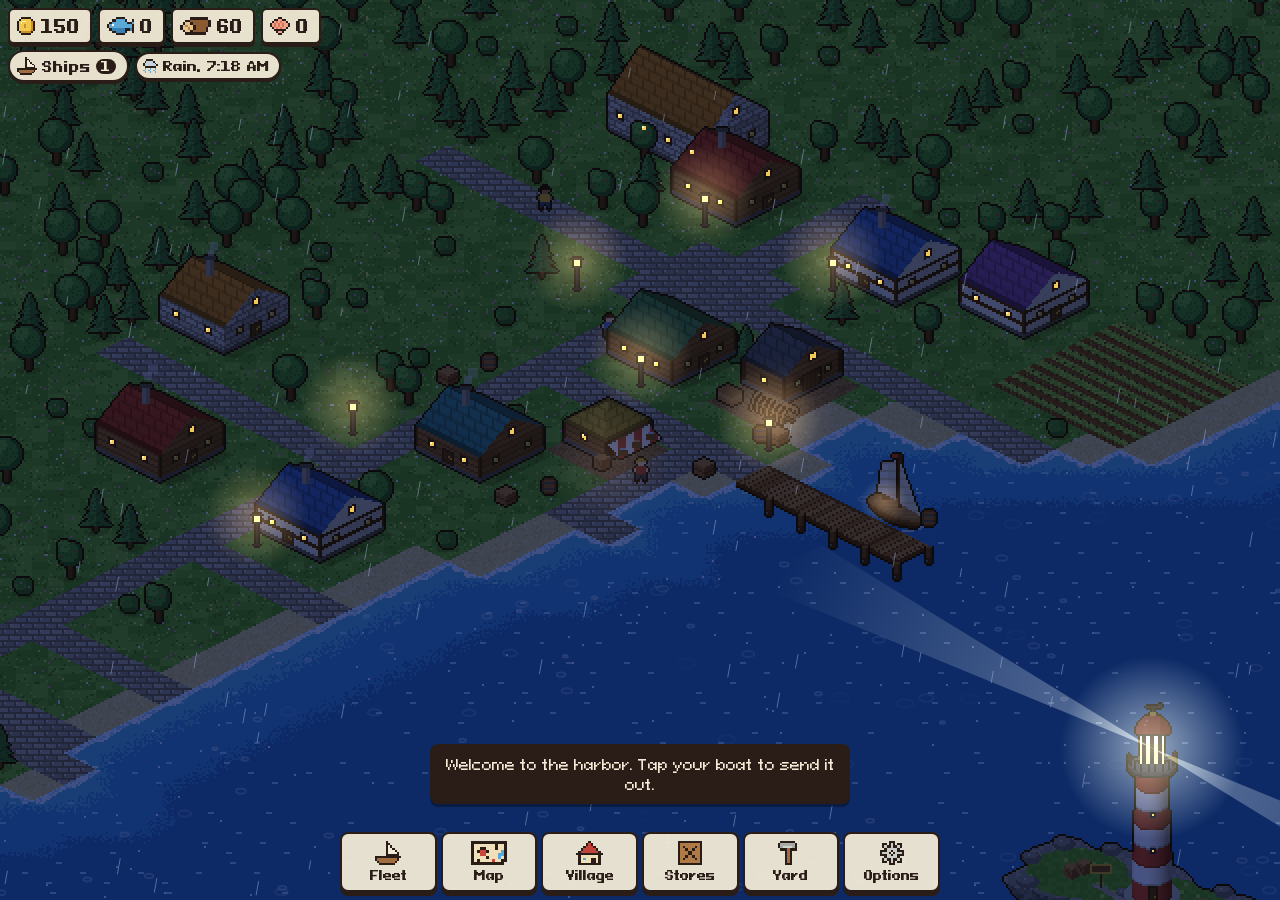
==== commit ceed5362: "1.8.0: tier-2 goods worked and used, art for every material, the Krakenwake's own look, two post-kra" ====
--- a/index.html
+++ b/index.html
@@ -590,6 +590,11 @@
     ghost:  { name: 'Ghost Sea', ring: 3, cost: { charts: 8 }, req: { cartographer: 2, seaWitch: 1 }, minExplore: 6, dist: 1.6, danger: 1.8, family: 'pirate', ghosts: true, moonfish: 0.08, curse: 0.12, yield: { combat: 1.3 }, x: 0.9, y: 0.86, desc: 'Cold green fog and crewless ships. Magic matters more than cannons here.', landmark: 'The Lantern Fleet' },
     temple: { name: 'Drowned Temple', ring: 3, cost: { charts: 8 }, req: { cartographer: 2, seaWitch: 1 }, minExplore: 6, dist: 1.6, danger: 1.7, family: 'lost', yield: { treasure: 2 }, chest: 2, curse: 0.15, x: 0.88, y: 0.16, desc: 'Steps leading down into the sea. Its gold is cursed.', landmark: 'The Sunken Stair' },
     deep:   { name: 'Leviathan Deep', ring: 3, postKraken: true, cost: { charts: 10 }, req: { cartographer: 3, seaWitch: 1 }, minExplore: 7, dist: 1.8, danger: 2.4, family: 'sunken', yield: { all: 1.8 }, monsters: 0.25, kraken: 0.2, moonfish: 0.05, x: 0.5, y: 0.94, desc: 'The water goes black and bottomless. Sailors stop singing here.', landmark: 'The Bitten Wreck' },
+    // 1.8: three more far seas, charted only once the Unseen is dead. `t2`: ghost-touched goods turn up here on any trip
+    // (chance per hour at sea), so the portal is no longer the only source.
+    shimmer: { name: 'The Shimmering Isles', ring: 3, cost: { charts: 9 }, req: { cartographer: 2 }, minExplore: 7, dist: 1.6, danger: 1.5, family: 'lost', yield: { exploration: 1.6 }, raw: 1.5, t2: { shimmerwood: 0.45, ghostflax: 0.35 }, x: 0.36, y: 0.07, desc: 'Islands of pale trees that glow at dusk and ring like bells in the wind.', landmark: 'The Glass Grove' },
+    wraith: { name: 'Wraithwater', ring: 3, cost: { charts: 9 }, req: { cartographer: 2 }, minExplore: 6, dist: 1.55, danger: 1.4, family: 'sunken', yield: { fishing: 1.7 }, moonfish: 0.06, t2: { wraithfin: 0.5 }, x: 0.09, y: 0.55, desc: 'Still, grey water where the fish are half there. Nets come up cold.', landmark: 'The Drowned Choir' },
+    bones:  { name: 'The Bone Shoals', ring: 3, cost: { charts: 11 }, req: { cartographer: 3 }, minExplore: 7, dist: 1.75, danger: 2.1, family: 'pirate', yield: { treasure: 1.9 }, chest: 1.8, monsters: 0.15, t2: { salvage: 0.4 }, x: 0.73, y: 0.95, desc: 'Reefs of giant bones. Something died here long before the Unseen.', landmark: 'The Ribcage Arch' },
   };
   const REGION_ORDER = Object.keys(REGIONS);
   // Small finds that don't take up room in the hold.
@@ -620,15 +625,19 @@
     schooner:   { name: 'Treasure Schooner',   role: 'treasure', tier: 3, blurb: 'Built to find pearls and relics.', speed: 5, hull: 50, combat: 2, cargo: 90, fishing: 2, exploration: 5, magic: 1, cost: { coins: 600, charts: 1, planks: 30, rope: 15 }, aff: { treasure: 2.0 } },
     brigantine: { name: 'Brigantine',          role: 'combat', tier: 3, blurb: 'Balanced fighter and explorer.', speed: 5, hull: 80, combat: 6, cargo: 100, fishing: 3, exploration: 4, magic: 0, cost: { coins: 900, charts: 2, planks: 40, rope: 20, iron: 10 }, aff: { combat: 1.2, exploration: 1.2 } },
     ketch:      { name: 'Survey Ketch',        role: 'exploration', tier: 3, blurb: 'A two-masted survey boat: charts new waters and digs up what lies in them.', speed: 5, hull: 65, combat: 2, cargo: 110, fishing: 3, exploration: 8, magic: 2, cost: { coins: 750, charts: 2, planks: 35, rope: 20 }, aff: { exploration: 1.2 } },
-    galleon:    { name: 'War Galleon',         role: 'combat', tier: 4, blurb: 'Heavy guns and a thick hull.', speed: 2, hull: 160, combat: 14, cargo: 150, fishing: 1, exploration: 1, magic: 0, cost: { coins: 2000, relics: 2, planks: 80, rope: 30, iron: 40 } },
+    galleon:    { name: 'War Galleon',         role: 'combat', tier: 4, blurb: 'Heavy guns and a thick hull.', speed: 2, hull: 160, combat: 16, cargo: 150, fishing: 1, exploration: 1, magic: 0, cost: { coins: 1800, relics: 2, planks: 80, rope: 30, iron: 40 } },
     xebec:      { name: 'Corsair Xebec',       role: 'combat', tier: 4, blurb: 'A swift raider with lateen sails. Fights, scouts and loots, without the galleon’s bulk.', speed: 7, hull: 100, combat: 9, cargo: 110, fishing: 2, exploration: 6, magic: 1, cost: { coins: 1600, relics: 1, planks: 60, rope: 30, iron: 25 }, aff: { combat: 1.1, exploration: 1.1, treasure: 1.2 } },
     caravel:    { name: 'Exploration Caravel', role: 'exploration', tier: 4, blurb: 'Long-distance discovery.', speed: 6, hull: 70, combat: 2, cargo: 90, fishing: 2, exploration: 10, magic: 1, cost: { coins: 1200, charts: 4, planks: 50, rope: 30 }, aff: { exploration: 1.5 } },
-    barge:      { name: 'Salvage Barge',       role: 'treasure', tier: 3, blurb: 'Wreck recovery. Shrugs off reef damage.', speed: 1, hull: 120, combat: 0, cargo: 260, fishing: 1, exploration: 3, magic: 0, cost: { coins: 700, pearls: 3, planks: 50, iron: 20 }, aff: { treasure: 1.8 }, dmg: 0.5 },
+    barge:      { name: 'Salvage Barge',       role: 'treasure', tier: 3, blurb: 'Wreck recovery. Shrugs off reef damage.', speed: 1, hull: 120, combat: 0, cargo: 260, fishing: 1, exploration: 5, magic: 1, cost: { coins: 650, pearls: 3, planks: 50, iron: 20 }, aff: { treasure: 1.8 }, dmg: 0.5 },
     frigate:    { name: 'Arcane Frigate',      role: 'treasure', tier: 5, postKraken: true, blurb: 'Strange sails. Rare finds on every voyage.', speed: 5, hull: 90, combat: 8, cargo: 120, fishing: 4, exploration: 7, magic: 10, cost: { coins: 3000, rareFish: 5, relics: 2, planks: 60, rope: 30, iron: 30 }, aff: { treasure: 1.25 } },
     // 1.4: top-tier specialists
-    leviathan:  { name: 'Leviathan Trawler',   role: 'fishing', tier: 5, postKraken: true, blurb: 'A floating fish factory. Enormous hauls and a hold to match.', speed: 3, hull: 150, combat: 2, cargo: 420, fishing: 24, exploration: 3, magic: 2, cost: { coins: 4000, shellfish: 40, rareFish: 6, planks: 100, rope: 60, iron: 50 }, aff: { fishing: 1.15 } },
+    leviathan:  { name: 'Leviathan Trawler',   role: 'fishing', tier: 5, postKraken: true, blurb: 'A floating fish factory. Enormous hauls and a hold to match.', speed: 3, hull: 150, combat: 2, cargo: 420, fishing: 30, exploration: 3, magic: 2, cost: { coins: 3600, shellfish: 40, rareFish: 6, planks: 100, rope: 60, iron: 50 }, aff: { fishing: 1.15 } },
     clipper:    { name: 'Star Clipper',        role: 'exploration', tier: 5, postKraken: true, blurb: 'The fastest hull afloat. Charts the far reaches in no time.', speed: 8, hull: 90, combat: 3, cargo: 130, fishing: 2, exploration: 15, magic: 3, cost: { coins: 4200, charts: 10, relics: 3, planks: 90, rope: 60, iron: 30 }, aff: { exploration: 1.4 } },
     // 1.8: built only from the blueprint salvaged out of the Unseen's carcass. Strong at everything, best at nothing.
+    // 1.8: two hulls the far seas made possible, built from worked ghost-touched goods once the Unseen is dead.
+    // ghostbane: always fights ghosts and monsters as if carrying a warding charm. spectral: finds tier-2 goods on any trip.
+    wraithGalleon: { name: 'Wraith Galleon',   role: 'combat', tier: 5, postKraken: true, ghostbane: true, blurb: 'A warship of pale, humming timber. The hardest-hitting hull afloat, and ghosts and sea monsters meet her as if she carried a charm.', speed: 4, hull: 180, combat: 16, cargo: 180, fishing: 2, exploration: 5, magic: 10, cost: { coins: 4500, relics: 3, wraithPlanks: 50, phantomRope: 25, soulmetal: 40 }, aff: { combat: 1.15 }, dmg: 0.85 },
+    wraithlight: { name: 'Wraithlight Ketch',  role: 'exploration', tier: 5, postKraken: true, spectral: true, blurb: 'Lanterns that burn without oil. Every trip, anywhere, she brings back ghost-touched goods as well.', speed: 7, hull: 100, combat: 4, cargo: 160, fishing: 6, exploration: 11, magic: 9, cost: { coins: 4800, pearls: 6, wraithPlanks: 35, phantomRope: 30, soulmetal: 15 }, aff: { exploration: 1.1 } },
     krakenwake: { name: 'Krakenwake',          role: 'combat', tier: 5, blueprint: 'krakenBlueprint', abyssal: true, blurb: 'A hull grown around the Unseen’s ribs. Strong at everything, and nothing in the portal’s dark will touch her: she brings back half as much again from it.', speed: 6, hull: 170, combat: 13, cargo: 300, fishing: 16, exploration: 10, magic: 8, cost: { coins: 6000, pearls: 8, relics: 4, wraithPlanks: 40, phantomRope: 20, soulmetal: 30 }, aff: { treasure: 1.2 }, dmg: 0.8 },
   };
   const CLASS_ORDER = Object.keys(SHIP_CLASSES);
@@ -672,7 +681,7 @@
   };
   const recipesOf = type => [BUILDINGS[type] && BUILDINGS[type].recipe, T2_RECIPES[type]].filter(Boolean);
   // Worked tier-2 goods sell at any shop; spirit rations are kept for the portal.
-  const REFINED2 = ['wraithPlanks', 'phantomRope', 'soulmetal'], REFINED2_PRICE = 40;
+  const REFINED2 = ['wraithPlanks', 'phantomRope', 'soulmetal'], REFINED2_PRICE = 20; // 1.8 balance: portal trips are quick and repeatable, so their goods sell modestly
   const BUILD_HOURS = [0.25, 1, 4];
   const MAX_BUILDERS = 2;
   const START_RESOURCES = { coins: 20, timber: 30 }; // the original stock, doubled in newGame()
@@ -687,7 +696,8 @@
   // levels: refining is a steady, time-limited income. Raw goods and food keep their level-scaled prices.
   const REFINED = ['planks', 'rope', 'iron'];
   const REFINED_PRICE = 12;
-  const TRADE = { buy: { timber: 4, hemp: 4, ironOre: 8 }, sell: { planks: REFINED_PRICE, rope: REFINED_PRICE, iron: REFINED_PRICE, food: 5 } };
+  const TRADE = { buy: { timber: 4, hemp: 4, ironOre: 5 }, // 1.8 balance: ore was 8, so smelting bought ore lost money
+  sell: { planks: REFINED_PRICE, rope: REFINED_PRICE, iron: REFINED_PRICE, food: 5 } };
   const START_BUILDINGS = [{ type: 'shipwright', gx: 13, gy: 7 }, { type: 'market', gx: 12, gy: 12 }];
 
   // ---------- decorations ----------
@@ -955,7 +965,7 @@
     if (relic && rng() < KRAKEN.relicChance) r.relic = relic;
     // spirit rations and the Krakenwake each bring back half as much again, and either keeps the dark off her hull
     const mag = (1 + st.magic * 0.06) * (mods && mods.rations ? 1.5 : 1) * (mods && mods.abyssal ? 1.5 : 1), safe = mods && (mods.rations || mods.abyssal);
-    for (const b of RAW_BASES) if (rng() < 0.7) r.items[T2[b]] = Math.max(1, Math.round((1 + Math.floor(rng() * 4)) * mag));
+    for (const b of RAW_BASES) if (rng() < 0.6) r.items[T2[b]] = Math.max(1, Math.round((1 + Math.floor(rng() * 3)) * mag)); // (1.8 balance: was 70%, 1-4)
     for (const b of ['planks', 'rope', 'iron', 'food']) if (rng() < 0.08) r.items[T2[b]] = 1;
     if (rng() < 0.25 && !safe) { const d = Math.max(1, Math.round(st.hull * (0.08 + rng() * 0.14) * st.dmg * r.dm)); r.damage += d; r.events.push({ type: 'storm', text: `Something in the dark between worlds raked her hull (-${d} hull).` }); }
     if (r.relic) r.events.push({ type: 'rare', text: `She came back through the portal with ${RELICS[r.relic].name}.` });
@@ -1398,7 +1408,7 @@
         const mine = P * (0.8 + rng() * 0.4);
         if (mine >= E) {
           r.wins++;
-          coins += (45 + E * 15) * Math.min(1, hours);
+          coins += (65 + E * 21) * Math.min(1, hours); // 1.8 balance: bounties up by about 40% (fighters earned the least of any hull)
           if (rng() < 0.08 * magicMult) relics++;
           dmg += E * 0.3 * rng();
         } else {
@@ -1483,7 +1493,7 @@
       let wins = 0;
       for (let i = 0; i < Math.max(1, Math.round(hours / 6)); i++) {
         const E = (9 + ring * 2) * (0.8 + rng() * 0.4);
-        const mine = (st.combat * 0.4 + st.magic * 1.6) * (M.charm ? 1.3 : 1) * (0.8 + rng() * 0.4);
+        const mine = (st.combat * 0.4 + st.magic * 1.6) * (M.charm || M.ghostbane ? 1.3 : 1) * (0.8 + rng() * 0.4);
         if (mine >= E) { wins++; put('salvage', 1 + Math.floor(rng() * 3)); }
         else { const d = Math.max(1, Math.round(st.hull * 0.2 * st.dmg * r.dm)); r.damage += d; r.events.push({ type: 'storm', text: `A ghost ship raked her with cold green fire (-${d} hull).` }); break; }
       }
@@ -1493,7 +1503,7 @@
     // sea monsters in the wildest waters
     if (Rg.monsters && rng() < Rg.monsters * Math.min(1.5, Math.max(0.3, hours / 8))) {
       const m = MONSTERS[Math.floor(rng() * MONSTERS.length)];
-      const mine = (st.combat + st.magic + st.hull / 20) * (M.charm ? 1.3 : 1) * (0.8 + rng() * 0.4);
+      const mine = (st.combat + st.magic + st.hull / 20) * (M.charm || M.ghostbane ? 1.3 : 1) * (0.8 + rng() * 0.4);
       const E = m.power * (0.85 + rng() * 0.3) + ring * 3;
       if (mine >= E) {
         put('essence', 2 + Math.floor(rng() * 3)); put('coins', 200 + Math.floor(rng() * 300));
@@ -1511,6 +1521,17 @@
     if (Rg.witch && rng() < 0.3) r.witch = true;
     if (rng() < 0.03 + ring * 0.04 + (Rg.kraken || 0)) r.lore = 'kraken';
     else if (rng() < 0.05) r.oddity = ODDITIES[Math.floor(rng() * ODDITIES.length)];
+    // 1.8: ghost-touched goods from the new far seas, and from the Wraithlight Ketch anywhere (a separate stream)
+    if (Rg.t2 || M.spectral) {
+      const g = mulberry32((seed ^ 0x6A057ED5) >>> 0), got = {};
+      for (let h = 0; h < hours; h++) {
+        const w = Math.min(1, hours - h);
+        for (const [k, p] of Object.entries(Rg.t2 || {})) if (g() < p * w) got[k] = (got[k] || 0) + 1 + Math.floor(g() * 3);
+        if (M.spectral && g() < 0.35 * w) { const k = T2[RAW_BASES[Math.floor(g() * RAW_BASES.length)]]; got[k] = (got[k] || 0) + 1 + Math.floor(g() * 3); }
+      }
+      for (const [k, n] of Object.entries(got)) put(k, n);
+      if (Object.keys(got).length) r.events.push({ type: 'rare', text: 'Ghost-touched goods came up with the haul, cold to the touch.' });
+    }
   }
 
   // Kept for Phase 1 callers and tests.
@@ -1595,6 +1616,7 @@
     if (!Rg) return 'Unknown waters.';
     if (revealed(state, id)) return null;
     if (Rg.postKraken && !krakenSlain(state)) return 'Its lair. No chart of it can be drawn while the Unseen lives.';
+    if (Rg.ring >= 3 && !krakenSlain(state)) return 'No captain will chart the far seas while the Unseen lives.'; // 1.8: the whole far ring waits for its death
     if (Rg.ring > 1 && !REGION_ORDER.some(k => REGIONS[k].ring === Rg.ring - 1 && revealed(state, k))) return 'Chart a nearer region first.';
     for (const [b, lvl] of Object.entries(Rg.req || {})) if (buildingLevel(state, b) < lvl) return lvl > 1 ? `Needs a level ${lvl} ${BUILDINGS[b].name}.` : `Needs a ${BUILDINGS[b].name}.`;
     return null;
@@ -1711,6 +1733,8 @@
       if (opts.rations) { state.resources.spiritRations--; exp.mods.rations = true; }
       if (SHIP_CLASSES[ship.cls].abyssal) exp.mods.abyssal = true;
     }
+    if (SHIP_CLASSES[ship.cls].spectral) exp.mods.spectral = true;
+    if (SHIP_CLASSES[ship.cls].ghostbane) exp.mods.ghostbane = true;
     state.expeditions.push(exp);
     ship.lastTrip = { type, hours, region };
     Stats.add(state, 'tripsStarted');
@@ -2523,7 +2547,7 @@
         seed: (Number(e.seed) >>> 0), dev: !!e.dev,
         stats: validStats(e.stats) ? snapshot({ ...e.stats, aff: { fishing: 1, treasure: 1, combat: 1, exploration: 1, ...e.stats.aff } }) : snapshot(shipStats(shipById[e.shipId])),
         mods: validMods(e.mods) ? { power: e.mods.power, yield: e.mods.yield, damage: e.mods.damage, region: REGIONS[e.mods.region] ? e.mods.region : 'home',
-          ...(e.mods.charm ? { charm: true } : {}), ...(e.mods.beginner ? { beginner: true } : {}), ...(Number.isFinite(e.mods.chestMult) ? { chestMult: e.mods.chestMult } : {}), ...(Number.isFinite(e.mods.coins) && e.mods.coins > 0 && e.mods.coins < 2 ? { coins: e.mods.coins } : {}), ...(Number.isFinite(e.mods.candy) && e.mods.candy >= 1 && e.mods.candy <= 1 + HALLOWEEN.candyCap ? { candy: e.mods.candy } : {}), ...(e.mods.rations ? { rations: true } : {}), ...(e.mods.abyssal ? { abyssal: true } : {}) } : { ...NO_MODS, region: 'home' },
+          ...(e.mods.charm ? { charm: true } : {}), ...(e.mods.beginner ? { beginner: true } : {}), ...(Number.isFinite(e.mods.chestMult) ? { chestMult: e.mods.chestMult } : {}), ...(Number.isFinite(e.mods.coins) && e.mods.coins > 0 && e.mods.coins < 2 ? { coins: e.mods.coins } : {}), ...(Number.isFinite(e.mods.candy) && e.mods.candy >= 1 && e.mods.candy <= 1 + HALLOWEEN.candyCap ? { candy: e.mods.candy } : {}), ...(e.mods.rations ? { rations: true } : {}), ...(e.mods.abyssal ? { abyssal: true } : {}), ...(e.mods.spectral ? { spectral: true } : {}), ...(e.mods.ghostbane ? { ghostbane: true } : {}) } : { ...NO_MODS, region: 'home' },
         supplies: !!e.supplies, region: REGIONS[e.region] ? e.region : 'home',
         ...(e.special === 'portal' || e.special === 'carcass' ? { special: e.special } : {}), ...(e.special === 'portal' && RELICS[e.relic] ? { relic: e.relic } : {}),
         ...(e.recalled ? { recalled: true } : {}), ...(Number.isFinite(e.cut) && e.cut > 0 && e.cut <= e.hours ? { cut: e.cut } : {}),
@@ -2948,8 +2972,8 @@
   };
   const rich = () => { const s = town(veteran(T0)); for (const k of Object.keys(s.resources)) s.resources[k] = 400; s.resources.coins = 1e6; s.discovered = Object.keys(TOF.RESOURCES); return s; };
 
-  test('all 16 ship classes exist with complete stats', () => {
-    eq(TOF.CLASS_ORDER.length, 16, 'class count');
+  test('all 18 ship classes exist with complete stats', () => {
+    eq(TOF.CLASS_ORDER.length, 18, 'class count');
     for (const c of TOF.CLASS_ORDER) {
       const st = TOF.shipStats({ cls: c, upgrades: {} });
       for (const k of ['speed', 'hull', 'combat', 'cargo', 'fishing', 'exploration', 'magic']) ok(Number.isFinite(st[k]), `${c}.${k}`);
@@ -3373,6 +3397,7 @@
     ok(/Cartographer/.test(TOF.revealRegion(s, 'whale').reason), 'needs cartographer');
     s.buildings.push({ id: 'b-c', type: 'cartographer', gx: 0, gy: 30, level: 1, pending: null, job: null });
     ok(TOF.revealRegion(s, 'whale').ok, 'whale');
+    ok(/far seas/.test(TOF.regionLock(s, 'ghost')), 'ghost sea waits for the kraken (1.8)'); s.kraken.deadAt = T0;
     ok(/Sea Witch/.test(TOF.regionLock(s, 'ghost')) || /Cartographer/.test(TOF.regionLock(s, 'ghost')), 'ghost sea gated');
     ok(!TOF.revealRegion(s, 'kelp').ok, 'no double charting');
   });
@@ -4106,14 +4131,14 @@
     for (const c of ['frigate', 'leviathan', 'clipper']) eq(TOF.classLock(s, c), null, c + ' open after');
     for (const k of TOF.UPGRADE_KEYS) eq(TOF.upgradeGate(s, sh, k), null, k + ' open after'); eq(TOF.regionLock(s, 'deep'), null, 'deep open after'); eq(TOF.decorLock(s, 'goldChest'), null, 'chest open after');
   });
-  test('1.8: level 2 workshops work tier-2 goods; worked goods sell for 40; spirit rations and the Krakenwake guard portal trips', () => {
+  test('1.8: level 2 workshops work tier-2 goods; worked goods sell at a shop; spirit rations and the Krakenwake guard portal trips', () => {
     const s = rich(); const saw = s.buildings.find(b => b.type === 'sawmill') || (s.buildings.push({ id: 'b-sx', type: 'sawmill', gx: 0, gy: 40, level: 1, pending: null, job: null }), s.buildings[s.buildings.length - 1]);
     saw.level = 1; saw.job = null; s.resources.shimmerwood = 20; s.resources.wraithPlanks = 0;
     ok(/level 2/.test(TOF.queueJob(s, saw.id, 5, T0, 1).reason), 'needs level 2'); eq(TOF.batchLimit(s, saw, 1), 0, 'no batch at level 1');
     saw.level = 2; const r = TOF.queueJob(s, saw.id, 99, T0, 1); eq(r.qty, 10, '2 shimmerwood per plank'); eq(s.resources.shimmerwood, 0, 'inputs taken');
     TOF.settleProduction(s, T0 + 99 * H); eq(s.resources.wraithPlanks, 10, 'made'); ok(!saw.job, 'done');
     for (const [b, rc] of Object.entries(TOF.T2_RECIPES)) { ok(TOF.recipesOf(b).length === 2 && TOF.TIER2.includes(rc.out) && Object.keys(rc.in).every(k => TOF.TIER2.includes(k)), b); }
-    const c0 = s.resources.coins, sr = TOF.sellRefined(s, 'wraithPlanks', 4); eq(sr.coins, 4 * TOF.REFINED2_PRICE, 'sells for 40'); eq(s.resources.coins, c0 + 160, 'paid');
+    const c0 = s.resources.coins, sr = TOF.sellRefined(s, 'wraithPlanks', 4); eq(sr.coins, 4 * TOF.REFINED2_PRICE, 'sells at the tier-2 price'); eq(s.resources.coins, c0 + 4 * TOF.REFINED2_PRICE, 'paid');
     ok(!TOF.sellRefined(s, 'shimmerwood', 1).ok && !TOF.sellRefined(s, 'spiritRations', 1).ok, 'raw goods and rations are not sold');
     const st = memStorage(); saw.job = null; s.resources.shimmerwood = 6; TOF.queueJob(s, saw.id, 3, T0, 1); TOF.saveGame(st, s, T0); eq(TOF.loadGame(st, T0).state.buildings.find(b => b.id === saw.id).job.out, 'wraithPlanks', 'a tier-2 batch survives a reload');
     const k = TOF.SHIP_CLASSES.krakenwake; ok(k.abyssal && ['wraithPlanks', 'phantomRope', 'soulmetal'].every(x => k.cost[x] > 0), 'the Krakenwake is built from worked tier-2 goods');
@@ -4122,6 +4147,27 @@
     ok(d0 > 0 && d1 === 0 && d2 === 0, 'no harm with rations or the Krakenwake'); ok(n1 > n0 * 1.3 && n2 > n1 * 1.3, 'more goods each');
     const { s: q, t } = risen(); q.resources.spiritRations = 1; const sh = q.ships[0];
     ok(TOF.dispatch(q, sh.id, 1, t, 3, 'fishing', { special: 'portal', rations: true }).ok, 'packed'); eq(q.resources.spiritRations, 0, 'one ration used'); ok(q.expeditions[0].mods.rations, 'recorded');
+  });
+  test('1.8: the far seas (and three new ones) open after the kraken; their trips bring ghost-touched goods', () => {
+    const s = rich(); s.resources.charts = 999; s.buildings.push({ id: 'b-c', type: 'cartographer', gx: 1, gy: 34, level: 3, pending: null, job: null }, { id: 'b-ws', type: 'seaWitch', gx: 5, gy: 34, level: 1, pending: null, job: null }); s.flags.witchFound = true;
+    s.regions = TOF.REGION_ORDER.filter(r => TOF.REGIONS[r].ring <= 2);
+    const far = TOF.REGION_ORDER.filter(r => TOF.REGIONS[r].ring === 3); ok(far.length === 6 && ['shimmer', 'wraith', 'bones'].every(r => far.includes(r)), 'six far seas');
+    for (const r of far) ok(TOF.regionLock(s, r), r + ' locked while it lives'); eq(TOF.regionLock(s, 'outer'), null, 'the Outer Reef (and the witch) stay open');
+    s.kraken.deadAt = T0; for (const r of far) { eq(TOF.regionLock(s, r), null, r + ' open after'); ok(TOF.revealRegion(s, r).ok, r + ' charted'); }
+    const st = TOF.shipStats({ cls: 'clipper', upgrades: {} }), got = r => { let n = 0; for (let i = 1; i < 60; i++) { const x = TOF.rollExpedition(st, 'exploration', 4, i * 77, { power: 1, yield: 1, damage: 1, region: r }); n += TOF.TIER2.reduce((a, k) => a + (x.items[k] || 0), 0); } return n; };
+    ok(got('shimmer') > 100 && got('home') === 0, 'the Shimmering Isles give shimmerwood and ghostflax; home waters none');
+    const a = TOF.rollExpedition(st, 'exploration', 4, 99, { power: 1, yield: 1, damage: 1, region: 'kelp' }), b = TOF.rollExpedition(st, 'exploration', 4, 99, { power: 1, yield: 1, damage: 1, region: 'kelp', spectral: true });
+    for (const k of Object.keys(a.items)) eq(b.items[k], a.items[k], k + ' unchanged by the ketch'); // its finds come on top
+  });
+  test('1.8: two post-kraken hulls built from worked tier-2 goods, each with its own gift', () => {
+    const s = rich(); s.buildings.push({ id: 'b-dy', type: 'dockyard', gx: 1, gy: 30, level: 3, pending: null, job: null }); s.discovered = Object.keys(TOF.RESOURCES);
+    for (const c of ['wraithGalleon', 'wraithlight']) { const C = TOF.SHIP_CLASSES[c]; ok(C.postKraken && TOF.REFINED2.some(k => C.cost[k]), c + ' needs tier-2 goods'); ok(/Unseen is dead/.test(TOF.classLock(s, c)), c + ' locked'); }
+    s.kraken.deadAt = T0; ok(TOF.buildShip(s, 'wraithGalleon').ok && TOF.buildShip(s, 'wraithlight').ok, 'both built');
+    const g = s.ships.find(x => x.cls === 'wraithGalleon'), w = s.ships.find(x => x.cls === 'wraithlight');
+    const rg = TOF.dispatch(s, g.id, 4, T0, 5, 'combat'), rw = TOF.dispatch(s, w.id, 4, T0, 6, 'exploration'); ok(rg.exp.mods.ghostbane && rw.exp.mods.spectral, 'their gifts sail with them');
+    const st = memStorage(); TOF.saveGame(st, s, T0); const back = TOF.loadGame(st, T0).state; ok(back.expeditions.some(e => e.mods.spectral) && back.expeditions.some(e => e.mods.ghostbane), 'and survive a reload');
+    let n = 0; const ws = TOF.shipStats(w); for (let i = 1; i < 60; i++) { const x = TOF.rollExpedition(ws, 'fishing', 4, i * 13, { power: 1, yield: 1, damage: 1, region: 'home', spectral: true }); n += TOF.TIER2.reduce((a, k) => a + (x.items[k] || 0), 0); }
+    ok(n > 40, 'the ketch finds ghost-touched goods anywhere: ' + n);
   });
   test('1.8: six relics of sin, one per sin, each with its own text', () => {
     eq(TOF.RELIC_ORDER.length, 6, 'six'); const sins = new Set(TOF.RELIC_ORDER.map(k => TOF.RELICS[k].sin)); eq(sins.size, 6, 'six sins'); ok(!sins.has('Greed'), 'greed is the kraken');
@@ -4724,6 +4770,8 @@
     galleon:    { L: 22, B: 8, hullH: 6, hull: ['#2a1712', '#4a2418', '#6b2e22'], rim: '#e0b44a', masts: [{ a: 12, h: 38, rig: 'square', w: 8, sails: 2 }, { a: 2, h: 48, rig: 'square', w: 10, sails: 3 }, { a: -11, h: 36, rig: 'lateen' }], castle: { from: -1, to: -0.5, h: 7 }, cannons: 5, flag: '#c8463c' },
     caravel:    { L: 17, B: 6, hull: ['#4a2e1a', '#6e4627', '#8a5a33'], rim: '#e8e2d5', masts: [{ a: 7, h: 34, rig: 'lateen' }, { a: -3, h: 39, rig: 'lateen' }], castle: { from: -1, to: -0.6, h: 4 }, cross: '#c8463c', flag: '#3f6fb0' },
     barge:      { L: 17, B: 8, shape: 'flat', hull: ['#3b3d40', '#55585c', '#6b6e72'], rim: '#a06c40', masts: [{ a: -6, h: 20, rig: 'none' }], crane: true, crates: 4, flag: '#e0b44a' },
+    wraithGalleon: { L: 22, B: 8, hullH: 6, hull: ['#1d3a3a', '#2c5a56', '#3f7a72'], rim: '#7fe0b0', sailC: ['#e6fbf2', '#c4ecdc', '#9ad0bc'], masts: [{ a: 11, h: 38, rig: 'square', w: 8, sails: 2 }, { a: 1, h: 48, rig: 'square', w: 10, sails: 3 }, { a: -10, h: 36, rig: 'square', w: 7, sails: 2 }], castle: { from: -1, to: -0.5, h: 7 }, cannons: 5, glow: true, flag: '#7fe0b0' },
+    wraithlight: { L: 16, B: 5, hull: ['#1f2a3a', '#2f4258', '#3f5a78'], rim: '#a8f060', sailC: ['#e8f4ff', '#c8dcf0', '#a0b8d8'], masts: [{ a: 4, h: 36, rig: 'gaff', boom: -11 }, { a: -6, h: 27, rig: 'gaff', boom: -7 }], jib: true, lanterns: true, glow: true, flag: '#a8f060' },
     krakenwake: { L: 22, B: 7.5, hullH: 6, hull: ['#2a0810', '#4a0c18', '#6e1424'], rim: '#f2d23c', masts: [{ a: 10, h: 40, rig: 'square', w: 8, sails: 2 }, { a: 0, h: 48, rig: 'square', w: 9, sails: 3 }, { a: -10, h: 36, rig: 'square', w: 7, sails: 2 }], sailC: ['#4a2440', '#3a1a32', '#2a1024'], castle: { from: -1, to: -0.55, h: 6 }, cannons: 4, flag: '#f2d23c', kraken: true },
     frigate:    { L: 20, B: 7, hull: ['#151c33', '#232c52', '#2f3a6e'], rim: '#9be3e8', masts: [{ a: 9, h: 40, rig: 'square', w: 8, sails: 2 }, { a: -2, h: 47, rig: 'square', w: 9, sails: 3 }, { a: -12, h: 34, rig: 'gaff', boom: -6 }], sailC: ['#c7b1f0', '#9a7fdc', '#7a5ec4'], glow: true, cannons: 4, flag: '#9be3e8' },
   };
@@ -4817,6 +4865,7 @@
       p.ellipse(e[0], e[1], 4, 2.6, '#c0303a'); p.ellipse(e[0], e[1], 2.4, 1.8, '#f2d23c'); p.rect(e[0], e[1] - 1, 1, 3, '#1a0406');
       const f = pr(L * 1.02, 0, hullH + 2); p.ellipse(f[0], f[1], 2.6, 2.2, '#ff9a3c'); p.set(f[0] - 1, f[1] - 1, '#ffd27a'); p.rect(f[0], f[1] - 1, 1, 3, '#1a0406');
     }
+    if (o.lanterns) for (const a of [L * 0.85, 0, -L * 0.8]) { const q = pr(a, 0, hullH + 3); p.rect(q[0], q[1] - 4, 1, 4, '#3b3d40'); p.rect(q[0] - 1, q[1] - 7, 3, 3, '#a8f060'); p.set(q[0], q[1] - 6, '#d8ffb0'); } // green lanterns that burn without oil
     if (o.jib) {
       const fm = o.masts.reduce((x, y) => (y.a > x.a ? y : x));
       p.poly([pr(fm.a + 0.8, 0, fm.h - 2), pr(L * 0.95, 0, hullH + 2), pr(fm.a + 1.5, 0, hullH + 3)], (x, y) => (y % 4 === 0 ? sc[2] : sc[1]));
@@ -6366,6 +6415,9 @@
     outer: [['......y......', '.....yyy.....', '......k......', '....rrrr.....', '..rrrrrrrr...', '.rrrrrrrrrr..', 'wwwwwwwwwwwww'], { y: '#ffe48a', k: '#3b3d40', r: '#6b6e70', w: '#9fdcf5' }],
     ghost: [['.....g.......', '....gG.......', '...gGG.g.....', '..gGGG.gG....', '.gGGGG.gGG...', '.....g.......', 'GGGGGGGGGGG..', '.GGGGGGGGG...', '..G.G.G.G....'], { g: '#7fe0b0', G: '#3fa878' }],
     temple: [['....sssss....', '..sssssssss..', '.sssssssssss.', '..k..k..k..k.', '..k..k..k..k.', '..k..k..k..k.', '.sssssssssss.', 'sssssssssssss'], { s: '#c4bfb3', k: '#8a857c' }],
+    shimmer: [['..w...w..w..', '..g..ggg.g..', '.ggg.ggggg..', '..g...g..g..', '..t...t..t..', 'sssssssssss.'], { g: '#7ae0c8', w: '#ffffff', t: '#3f6f68', s: '#c9b07a' }],
+    wraith: [['.....w.....', '...wwww....', '..w.ffff.f.', '.fffffff.ff', '..ffff..f..', '.bbbbbbbbbb', 'b.b.b.b.b.b'], { w: '#c8ffe8', f: '#7ae0c8', b: '#9fb4c0' }],
+    bones: [['.b.......b.', 'bb.......bb', 'b..b...b..b', 'b..bb.bb..b', '.b..bbb..b.', '..bbbbbbb..', 'sssssssssss'], { b: '#efe1c8', s: '#c9b07a' }],
     deep: [['...dddddd...', '.dd......dd.', 'd..dddddd..d', 'd.d......d.d', 'd.d.dddd.d.d', 'd.d.d..d.d.d', 'd.d..dd..d.d', 'd..d....d..d', '.dd.dddd.dd.', '...dd..dd...'], { d: '#3a2a6e' }],
   };
   const DECOR = {
@@ -9927,6 +9979,7 @@
     if (Rg.ghosts) out.push('ghost ships (magic beats cannons)');
     if (Rg.monsters) out.push('sea monsters');
     if (Rg.curse) out.push('cursed wrecks');
+    if (Rg.t2) out.push('ghost-touched goods on any trip');
     return out;
   }
   function renderMap(state) {
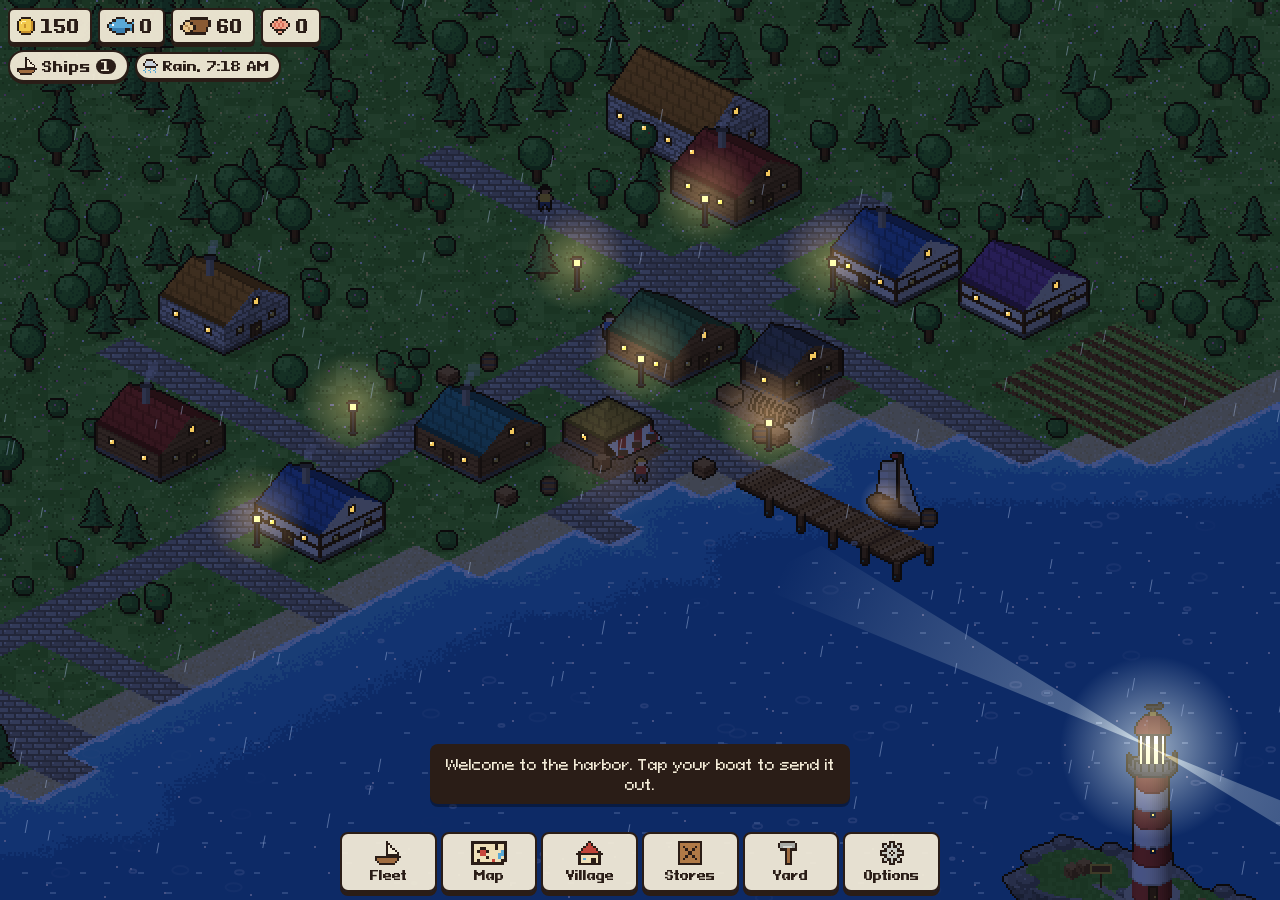
==== commit fab5105e: "1.9.0: the Ghost Tide - The portal is only for the relics. Any number of ships search at once for   " ====
--- a/index.html
+++ b/index.html
@@ -473,7 +473,7 @@
 const TOF = (() => {
   'use strict';
 
-  const GAME_VERSION = '1.8.0';
+  const GAME_VERSION = '1.9.0';
   const SAVE_VERSION = 7;
   const SAVE_KEY = 'tidesOfFortune.save';
   const BACKUP_KEY = 'tidesOfFortune.save.backup';
@@ -509,7 +509,7 @@
   };
   // 1.8: higher tiers of every raw and processed material. Tier 1 is today's goods; tier 2 is ghost-touched,
   // tier 3 is steeped in darkness, tier 4 is carved from the bodies of slain gods. Only tier 2 exists as
-  // stock so far (it comes back through the Unseen's portal); tiers 3 and 4 are names waiting for a use.
+  // stock so far (the Unseen's portal, then from 1.9 the Ghost Tide on every trip); tiers 3 and 4 are names waiting for a use.
   // Spectral salvage, already won from ghost ships, is tier 2's iron ore. No recipe uses any of them yet.
   const MATERIAL_TIERS = [
     { tier: 1, theme: 'Everyday', items: { timber: 'Timber', hemp: 'Hemp', ironOre: 'Iron ore', fish: 'Fish', planks: 'Planks', rope: 'Rope', iron: 'Iron', food: 'Preserved food' } },
@@ -526,6 +526,7 @@
   const T3 = { timber: 'gloamwood', hemp: 'nightshade', ironOre: 'umbralOre', fish: 'blindfish', planks: 'gloamPlanks', rope: 'shadowcord', iron: 'voidsteel', food: 'blackRations' };
   const T4 = { timber: 'godbone', hemp: 'divineSinew', ironOre: 'clottedIchor', fish: 'godflesh', planks: 'ossuaryPlanks', rope: 'sinewcord', iron: 'ichorsteel', food: 'ambrosialJerky' };
   for (const b of MATERIAL_BASES) if (!RESOURCES[T2[b]]) RESOURCES[T2[b]] = { name: MATERIAL_TIERS[1].items[b], price: 0 };
+  RESOURCES.wraithfin.price = 5; // 1.9: the Ghost Tide's catch sells at the Fish Market (2 fish for each one: a little better than fish)
   // ======================= Phase 4: the wider sea =======================
   const FAMILIES = ['sunken', 'pirate', 'lost'];
   const SIZES = ['small', 'medium', 'large'];
@@ -603,7 +604,7 @@
   for (const [id, c] of Object.entries(CHESTS)) RESOURCES[id] = { name: c.name, price: 0 };
   // Bulk goods count against the warehouse limit. Coins and rare finds never do.
   const BULK = ['fish', 'shellfish', 'timber', 'hemp', 'ironOre', 'planks', 'rope', 'iron', 'food'];
-  const SELLABLE = ['fish', 'shellfish', 'rareFish', 'pearls', 'relics'];
+  const SELLABLE = ['fish', 'shellfish', 'rareFish', 'pearls', 'relics', 'wraithfin'];
   const ALWAYS_SHOWN = ['coins', 'fish', 'shellfish', 'rareFish', 'timber'];
 
   const TYPES = {
@@ -838,7 +839,12 @@
   // recallHour (1.7.8): hours into the rising when every ship at sea turns for home (rushHours of sailing to get there);
   // from then until it dies the harbor is shut to every trip but the portal's
   const KRAKEN = { eyes: 6, omensNeeded: 4, countdownHours: 72, riseHours: 10, recallHour: 8, rushHours: 0.25, painMs: 3200, deathMs: 10000, flyMs: 1400,
-    relicChance: 0.35, portalHours: 0.25, carcassHours: 1, carcassLoads: 12 };
+    relicChance: 0.35, portalHours: 0.25, carcassHours: 1, carcassLoads: 12, sinkHours: 24 };
+  // 1.9: the Ghost Tide. Once all six relics are out of the portal it fades, and from then on every ordinary
+  // trip brings part of its raw haul home ghost-touched: `share` of each tier-1 raw good, `rate` tier-1 to one
+  // tier-2, plus now and then (`worked`, chance per hour) a worked tier-2 good. The witch trades tier 1 for
+  // tier 2 at WITCH_RATE to one, a convenience for surplus, always dearer than the sea.
+  const GHOST_TIDE = { share: 0.6, rate: 2, worked: 0.04 }, WITCH_RATE = 3;
   const OMENS = [
     { id: 'witch', text: 'The water harbors darkness…', met: s => buildingLevel(s, 'seaWitch') >= 1 },
     { id: 'spent', text: 'You are prey…', met: s => Stats.get(s, 'coinsSpent') >= 10000 },
@@ -869,7 +875,10 @@
     drops: [{ decor: 'krakenLantern', p: 0.3 }, { decor: 'krakenPlush', p: 0.18 }, { decor: 'krakenBones', p: 0.12, unique: true }, { decor: 'krakenBlueprint', p: 0.1, unique: true }],
   };
   const emptyKraken = () => ({ omens: [], omensShown: [], triggeredAt: null, unit: null, breachAt: null, breachSeen: false, portalSeen: false,
-    lighthouseDown: false, recalled: false, relics: {}, hits: Array(KRAKEN.eyes).fill(0), deadAt: null, deathSeen: false, slainBy: null, hauled: 0, misses: {}, drops: {}, shown: [] });
+    lighthouseDown: false, recalled: false, relics: {}, hits: Array(KRAKEN.eyes).fill(0), deadAt: null, deathSeen: false, slainBy: null, hauled: 0, misses: {}, drops: {}, shown: [],
+    strippedAt: null, tideSeen: false });
+  // 1.9: the Ghost Tide begins once every relic has come out of the portal (or the Unseen is dead, however it died).
+  const ghostTide = state => { const k = state.kraken; return !!k && (Number.isFinite(k.deadAt) || RELIC_ORDER.every(id => (k.relics || {})[id])); };
   // Where the story stands at `now`. phase: none | countdown | rising | emerged | dead.
   function krakenView(state, now) {
     const k = state.kraken || emptyKraken(), U = k.unit || HOUR_MS, on = Number.isFinite(k.breachAt);
@@ -883,8 +892,12 @@
     else if (now < k.breachAt) v.phase = 'rising';
     else v.phase = 'emerged';
     v.msToBreach = on ? k.breachAt - now : null;
-    v.portal = on && now >= k.breachAt;
-    v.carcass = v.phase === 'dead' && now >= k.deadAt + KRAKEN.deathMs;
+    v.tide = ghostTide(state);
+    v.portal = on && now >= k.breachAt && !v.tide; // 1.9: it fades once the last relic is out
+    // 1.9: stripped bare, the carcass sinks over a day (in the unit the story started with) and is gone
+    v.sink = Number.isFinite(k.strippedAt) ? Math.max(0, Math.min(1, (now - k.strippedAt) / (KRAKEN.sinkHours * U))) : 0;
+    v.sunk = v.sink >= 1;
+    v.carcass = v.phase === 'dead' && now >= k.deadAt + KRAKEN.deathMs && !v.sunk;
     return v;
   }
   // Called from settle(): omens come true, the countdown starts, the lighthouse falls at the breach (watched or
@@ -912,6 +925,7 @@
       if (startShift(state, 'unseen', k.breachAt, k.unit || HOUR_MS)) changed = true;
     }
     if (Number.isFinite(k.deadAt) && now >= k.deadAt && endShift(state, 'unseen', k.deadAt)) changed = true;
+    if (Number.isFinite(k.deadAt) && (k.hauled || 0) >= KRAKEN.carcassLoads && !Number.isFinite(k.strippedAt)) { k.strippedAt = now; changed = true; } // (older saves: it starts sinking now)
     if (settleWorld(state, now)) changed = true;
     return changed ? { omens: fresh } : false;
   }
@@ -942,13 +956,9 @@
   function carcassLeft(state) { return Math.max(0, KRAKEN.carcassLoads - (state.kraken.hauled || 0) - state.expeditions.filter(e => e.special === 'carcass').length); }
   function specialBlock(state, special, relic, now) {
     const v = krakenView(state, now);
+    // 1.9: the portal is only for the relics. Any ship may seek them, as many at once as you like; it closes once all six are out.
     if (special === 'portal') {
-      if (!v.portal) return 'There is no portal.';
-      if (relic) {
-        if (!RELICS[relic]) return 'No such relic.';
-        if (v.phase !== 'emerged' || state.kraken.slainBy) return 'The relics no longer matter. The portal still gives up its spoils.';
-        if (relicState(state, relic)) return `${RELICS[relic].name} is already found.`;
-      }
+      if (!v.portal) return v.tide && v.triggered ? 'The portal has closed. All six relics are out of the dark.' : 'There is no portal.';
       return null;
     }
     if (special === 'carcass') {
@@ -958,19 +968,51 @@
     }
     return 'Unknown destination.';
   }
-  // A 15-minute trip through the portal: ghost-touched (tier-2) goods every time, about a 35% chance of the
-  // relic she was sent for, and the dark between worlds can rake her hull.
-  function rollPortal(st, seed, mods, relic) {
+  // A 15-minute search through the portal: about a 35% chance of bringing back one of the relics still missing
+  // (which one is settled when she is collected, since other ships may have found some meanwhile), a few
+  // ghost-touched (tier-2) goods, and the dark between worlds can rake her hull.
+  function rollPortal(st, seed, mods) {
     const rng = mulberry32((seed ^ 0x9071A1E5) >>> 0), r = newResult({ ...NO_MODS, ...(mods || {}), yield: 1, coins: 1 });
-    if (relic && rng() < KRAKEN.relicChance) r.relic = relic;
+    r.relicHit = rng() < KRAKEN.relicChance; r.relicPick = rng();
     // spirit rations and the Krakenwake each bring back half as much again, and either keeps the dark off her hull
     const mag = (1 + st.magic * 0.06) * (mods && mods.rations ? 1.5 : 1) * (mods && mods.abyssal ? 1.5 : 1), safe = mods && (mods.rations || mods.abyssal);
     for (const b of RAW_BASES) if (rng() < 0.6) r.items[T2[b]] = Math.max(1, Math.round((1 + Math.floor(rng() * 3)) * mag)); // (1.8 balance: was 70%, 1-4)
     for (const b of ['planks', 'rope', 'iron', 'food']) if (rng() < 0.08) r.items[T2[b]] = 1;
     if (rng() < 0.25 && !safe) { const d = Math.max(1, Math.round(st.hull * (0.08 + rng() * 0.14) * st.dmg * r.dm)); r.damage += d; r.events.push({ type: 'storm', text: `Something in the dark between worlds raked her hull (-${d} hull).` }); }
-    if (r.relic) r.events.push({ type: 'rare', text: `She came back through the portal with ${RELICS[r.relic].name}.` });
-    else if (relic) r.events.push({ type: 'storm', text: `No sign of ${RELICS[relic].name} this time. The crew will not say what they saw instead.` });
     return r;
+  }
+  // 1.9: settle which relic a portal trip found, if any, against what is still missing now
+  function resolveRelic(state, exp, r) {
+    const left = relicsLeft(state);
+    if (!r.relicHit) { if (left.length) r.events.push({ type: 'storm', text: 'No sign of the relics this time. The crew will not say what they saw instead.' }); return; }
+    const pool = exp.relic && left.includes(exp.relic) ? [exp.relic] : left; // (a trip from an older save still seeks its own)
+    if (!pool.length) { r.events.push({ type: 'rare', text: 'She found a relic in the dark, but all six are already in your hands.' }); return; }
+    r.relic = pool[Math.min(pool.length - 1, Math.floor(r.relicPick * pool.length))];
+    state.kraken.relics[r.relic] = 'found';
+    r.events.push({ type: 'rare', text: `She came back through the portal with ${RELICS[r.relic].name}.` });
+  }
+  // 1.9: every free ship that can sail goes through the portal at once
+  function sendAllToPortal(state, now, opts = {}) {
+    const sent = [], why = specialBlock(state, 'portal', null, now);
+    if (why) return { ok: false, reason: why, sent };
+    let seed = opts.seed;
+    for (const ship of state.ships) {
+      const rations = !!opts.rations && state.resources.spiritRations > 0;
+      const r = dispatch(state, ship.id, KRAKEN.portalHours, now, seed === undefined ? undefined : seed++, 'exploration', { special: 'portal', rations });
+      if (r.ok) sent.push(r.exp);
+    }
+    return sent.length ? { ok: true, sent } : { ok: false, reason: 'No ship is free to sail right now.', sent };
+  }
+  // 1.9: the Sea Witch trades everyday goods for ghost-touched ones once the Ghost Tide has come in
+  function witchTrade(state, base, qty) {
+    if (!MATERIAL_BASES.includes(base)) return { ok: false, reason: 'She will not touch that.' };
+    if (buildingLevel(state, 'seaWitch') < 1) return { ok: false, reason: 'Only the Sea Witch can do this.' };
+    if (!ghostTide(state)) return { ok: false, reason: 'Not while the portal is open, she says.' };
+    const out = T2[base], n = Math.min(Math.max(0, Math.floor(qty)), Math.floor((state.resources[base] || 0) / WITCH_RATE));
+    if (n < 1) return { ok: false, reason: `She wants ${WITCH_RATE} ${RESOURCES[base].name.toLowerCase()} for each ${RESOURCES[out].name.toLowerCase()}.` };
+    state.resources[base] -= n * WITCH_RATE; state.resources[out] += n;
+    if (!state.discovered.includes(out)) state.discovered.push(out);
+    return { ok: true, got: n, out, spent: n * WITCH_RATE, base };
   }
   function rollCarcass(st, seed, mods) {
     const rng = mulberry32((seed ^ 0xCA5CA55E) >>> 0), r = newResult({ ...NO_MODS, ...(mods || {}), yield: 1, coins: 1 });
@@ -1279,7 +1321,7 @@
     if (SHIP_CLASSES[cls].blueprint && !hasFound(state, SHIP_CLASSES[cls].blueprint)) return 'Needs the Krakenwake Blueprint, salvaged from the Unseen’s carcass.';
     if (buildingLevel(state, 'dockyard') < dockNeed) return dockNeed === 1 ? 'Build a Dockyard first.' : `Needs a level ${dockNeed} Dockyard.`;
     if (need.length) {
-      const how = { ...Object.fromEntries(REFINED2.map(k => [k, 'sail through the Unseen’s portal and work its goods at a level 2 workshop'])), charts: 'explore to find sea charts', pearls: 'hunt treasure to find pearls', relics: 'hunt treasure or pirates to find relics', rareFish: 'fish to land a rare catch', shellfish: 'go fishing for shellfish', planks: 'build a Sawmill for planks', rope: 'build a Ropemaker for rope', iron: 'build a Blacksmith for iron', timber: 'explore for timber', hemp: 'explore for hemp', ironOre: 'hunt treasure or pirates for iron ore' };
+      const how = { ...Object.fromEntries(REFINED2.map(k => [k, 'bring home ghost-touched goods and work them at a level 2 workshop'])), charts: 'explore to find sea charts', pearls: 'hunt treasure to find pearls', relics: 'hunt treasure or pirates to find relics', rareFish: 'fish to land a rare catch', shellfish: 'go fishing for shellfish', planks: 'build a Sawmill for planks', rope: 'build a Ropemaker for rope', iron: 'build a Blacksmith for iron', timber: 'explore for timber', hemp: 'explore for hemp', ironOre: 'hunt treasure or pirates for iron ore' };
       return 'First ' + need.map(k => how[k] || k).join(', then ') + '.';
     }
     return null;
@@ -1320,10 +1362,10 @@
     iron: 'A Blacksmith smelts iron ore. Ore comes from treasure or pirate hunting.',
     food: 'Harvest the field, or a Fishmonger salts fish.',
     moonfish: 'Fishing in the Kelp Forest, the Whale Road and farther waters.', essence: 'The Sea Witch brews it from moonfish.',
-    salvage: 'Beating ghost ships in the Ghost Sea, or trips through the Unseen’s portal.',
-    shimmerwood: 'Trips through the Unseen’s portal.', ghostflax: 'Trips through the Unseen’s portal.', wraithfin: 'Trips through the Unseen’s portal.',
-    wraithPlanks: 'A level 2 Sawmill saws shimmerwood, or the portal now and then.', phantomRope: 'A level 2 Ropemaker twists ghostflax, or the portal now and then.',
-    soulmetal: 'A level 2 Blacksmith smelts spectral salvage, or the portal now and then.', spiritRations: 'A level 2 Fishmonger salts wraithfin, or the portal now and then.',
+    salvage: 'Treasure and pirate hunting once the Ghost Tide is in, ghost ships in the Ghost Sea, or the Sea Witch.',
+    shimmerwood: 'Exploring once the Ghost Tide is in, the Unseen’s portal, or the Sea Witch.', ghostflax: 'Exploring once the Ghost Tide is in, the Unseen’s portal, or the Sea Witch.', wraithfin: 'Fishing once the Ghost Tide is in, the Unseen’s portal, or the Sea Witch.',
+    wraithPlanks: 'A level 2 Sawmill saws shimmerwood, or any trip now and then.', phantomRope: 'A level 2 Ropemaker twists ghostflax, or any trip now and then.',
+    soulmetal: 'A level 2 Blacksmith smelts spectral salvage, or any trip now and then.', spiritRations: 'A level 2 Fishmonger salts wraithfin, or any trip now and then.',
   };
   const BEGINNER_TRIPS = 10;
 
@@ -1532,6 +1574,19 @@
       for (const [k, n] of Object.entries(got)) put(k, n);
       if (Object.keys(got).length) r.events.push({ type: 'rare', text: 'Ghost-touched goods came up with the haul, cold to the touch.' });
     }
+    // 1.9: the Ghost Tide. Part of every raw haul comes up ghost-touched, and now and then something already worked
+    if (M.ghostTide) {
+      const g = mulberry32((seed ^ 0x7105E2A7) >>> 0); let any = false;
+      for (const b of RAW_BASES) {
+        const n = r.items[b] || 0; if (n < GHOST_TIDE.rate) continue;
+        const t2 = Math.min(Math.floor(n / GHOST_TIDE.rate), Math.round(n * Math.min(0.9, GHOST_TIDE.share + (g() - 0.5) * 0.2) / GHOST_TIDE.rate));
+        if (t2 < 1) continue;
+        r.items[b] = n - t2 * GHOST_TIDE.rate; if (!r.items[b]) delete r.items[b];
+        put(T2[b], t2); any = true;
+      }
+      for (let h = 0; h < hours; h++) for (const b of ['planks', 'rope', 'iron', 'food']) if (g() < GHOST_TIDE.worked * Math.min(1, hours - h)) { put(T2[b], 1); any = true; }
+      if (any) r.events.push({ type: 'rare', text: 'The Ghost Tide: much of the haul came up pale and cold, ghost-touched.' });
+    }
   }
 
   // Kept for Phase 1 callers and tests.
@@ -1583,10 +1638,12 @@
   }
 
   function foodFor(hours) { return Math.ceil(hours / 4); }
+  // 1.9: spirit rations on an ordinary trip: as many as preserved food would take, for a bigger haul and a safer hull
+  const RATIONS = { yield: 1.35, damage: 0.5 };
 
   // Village bonuses applied to a trip at the moment it sails.
   const hasTrophy = (state, k) => !!(state.trophies && state.trophies[k] > 0);
-  function tripMods(state, type, now, supplies, region = 'home', charm = false) {
+  function tripMods(state, type, now, supplies, region = 'home', charm = false, rations = false) {
     const rumor = rumorFor(state, now);
     const Rg = REGIONS[region] || REGIONS.home;
     const dec = decorBonus(state);
@@ -1595,13 +1652,16 @@
     if (type === 'exploration') power *= (1 + 0.15 * buildingLevel(state, 'cartographer')) * (hasTrophy(state, 'goldenCompass') ? 1.1 : 1);
     let yld = rumor && rumor.type === type ? rumor.bonus : 1;
     if (supplies) yld *= 1.2;
+    if (rations) yld *= RATIONS.yield; // 1.9: spirit rations pack on any trip
     yld *= (Rg.yield && (Rg.yield[type] || Rg.yield.all)) || 1;
     if ((state.landmarks || []).includes(region)) yld *= 1.2;
     if (type === 'fishing' && hasTrophy(state, 'sirenPearl')) yld *= 1.1;
     yld *= 1 + (dec.yield[type] || 0);
-    let damage = (supplies ? 0.7 : 1) * Rg.danger * (charm ? 0.5 : 1) * (hasTrophy(state, 'krakenScale') ? 0.9 : 1) * (1 - dec.damage);
+    let damage = (supplies ? 0.7 : 1) * (rations ? RATIONS.damage : 1) * Rg.danger * (charm ? 0.5 : 1) * (hasTrophy(state, 'krakenScale') ? 0.9 : 1) * (1 - dec.damage);
     const m = { power: round3(power), yield: round3(yld), damage: round3(damage), region: REGIONS[region] ? region : 'home' };
     if (charm) m.charm = true;
+    if (rations) m.rations = true;
+    if (ghostTide(state)) m.ghostTide = true; // fixed at sailing, like everything else here
     const chestMult = (hasTrophy(state, 'drownedCrown') ? 1.25 : 1) * (1 + dec.chest);
     if (chestMult !== 1) m.chestMult = round3(chestMult);
     if (dec.coins) m.coins = round3(1 + dec.coins);
@@ -1694,9 +1754,9 @@
     const ship = getShip(state, shipId);
     if (!ship) return { ok: false, reason: 'No such ship.' };
     // 1.8: the portal (15 minutes, a relic to seek) and the carcass (1-hour salvage runs) take fixed trips
-    const special = opts.special || null, relic = special === 'portal' && opts.relic ? opts.relic : null;
+    const special = opts.special || null;
     if (special) {
-      const why = specialBlock(state, special, relic, now);
+      const why = specialBlock(state, special, null, now);
       if (why) return { ok: false, reason: why };
       if (special === 'portal' && opts.rations && state.resources.spiritRations < 1) return { ok: false, reason: 'You have no spirit rations.' };
       hours = special === 'portal' ? KRAKEN.portalHours : KRAKEN.carcassHours; type = 'exploration'; opts = { supplies: opts.supplies, charm: opts.charm, rations: special === 'portal' && !!opts.rations };
@@ -1708,11 +1768,13 @@
     const region = opts.region || 'home';
     const rb = regionSailBlock(state, ship, region);
     if (rb) return { ok: false, reason: rb };
-    const supplies = !!opts.supplies, charm = !!opts.charm;
+    const supplies = !!opts.supplies, charm = !!opts.charm, rations = !special && !!opts.rations;
     if (supplies && state.resources.food < foodFor(hours)) return { ok: false, reason: `Supplies for this trip need ${foodFor(hours)} preserved food.` };
+    if (rations && (state.resources.spiritRations || 0) < foodFor(hours)) return { ok: false, reason: `This trip needs ${foodFor(hours)} spirit ration${foodFor(hours) > 1 ? 's' : ''}.` };
     if (charm && state.resources.charm < 1) return { ok: false, reason: 'You have no warding charm.' };
     if (supplies) state.resources.food -= foodFor(hours);
     if (charm) state.resources.charm--;
+    if (rations) state.resources.spiritRations -= foodFor(hours);
     const st = shipStats(ship);
     const tripLen = REGIONS[region].dist * (hasTrophy(state, 'starChart') ? 0.9 : 1) * (1 - decorBonus(state).trip);
     const started = Stats.get(state, 'tripsStarted');
@@ -1725,11 +1787,11 @@
       seed: (seed === undefined ? Math.floor(Math.random() * 4294967296) : seed) >>> 0,
       dev: !!state.settings.devMode,
       stats: snapshot(st),
-      mods: (() => { const m = tripMods(state, type, now, supplies, region, charm); if (beginner) { m.yield = round3(m.yield * 2); m.beginner = true; } return m; })(),
+      mods: (() => { const m = tripMods(state, type, now, supplies, region, charm, rations); if (beginner) { m.yield = round3(m.yield * 2); m.beginner = true; } return m; })(),
       supplies, region,
     };
     if (special) {
-      exp.special = special; if (relic) exp.relic = relic;
+      exp.special = special; delete exp.mods.ghostTide;
       if (opts.rations) { state.resources.spiritRations--; exp.mods.rations = true; }
       if (SHIP_CLASSES[ship.cls].abyssal) exp.mods.abyssal = true;
     }
@@ -1759,7 +1821,7 @@
     if (!exp) return { ok: false, reason: state.claimed.includes(expId) ? 'Already collected.' : 'No such expedition.' };
     if (now < exp.endAt) return { ok: false, reason: 'Still at sea.' };
     const ship = getShip(state, exp.shipId);
-    const result = exp.special === 'portal' ? rollPortal(exp.stats, exp.seed, exp.mods, exp.relic)
+    const result = exp.special === 'portal' ? rollPortal(exp.stats, exp.seed, exp.mods)
       : exp.special === 'carcass' ? rollCarcass(exp.stats, exp.seed, exp.mods) : rollExpedition(exp.stats, exp.type, exp.cut || exp.hours, exp.seed, exp.mods);
     // Remove first, then credit: a second call can never find it again.
     state.expeditions = state.expeditions.filter(e => e.id !== expId);
@@ -1788,8 +1850,11 @@
     addItems(state, result.items);
     noteGathered(state, result.items);
     // 1.8: what came back from the portal or the carcass
-    if (result.relic) { if (!relicState(state, result.relic)) state.kraken.relics[result.relic] = 'found'; else { result.events.push({ type: 'rare', text: 'She found it again, but you already have it.' }); result.relic = null; } }
-    if (exp.special === 'carcass') result.drops = carcassDrops(state, result.dropRoll || []);
+    if (exp.special === 'portal') resolveRelic(state, exp, result);
+    if (exp.special === 'carcass') {
+      result.drops = carcassDrops(state, result.dropRoll || []);
+      if (state.kraken.hauled >= KRAKEN.carcassLoads && !Number.isFinite(state.kraken.strippedAt)) { state.kraken.strippedAt = now; result.stripped = true; } // 1.9: stripped bare, it starts to sink
+    }
     // curses, discoveries, legends
     if (ship.curse) { ship.curse.trips--; if (ship.curse.trips <= 0) { ship.curse = null; result.events.push({ type: 'win', text: 'The curse on her has worn off.' }); } }
     if (result.curse) ship.curse = { trips: 3 };
@@ -1832,6 +1897,7 @@
     if (r.oddity) lines.push({ kind: 'odd', text: r.oddity });
     if (r.relic) lines.push({ kind: 'kraken', text: `Brought ${RELICS[r.relic].name} back through the portal.` });
     for (const d of r.drops || []) lines.push({ kind: 'trophy', text: `Salvaged a ${DECOR[d].name} from the carcass.` });
+    if (r.stripped) lines.push({ kind: 'kraken', text: 'That was the last of it. Stripped bare, the carcass has begun to sink.' });
     if (exp.mods && exp.mods.beginner) lines.push({ kind: 'find', text: 'Beginner’s tide: this haul was doubled.' });
     return lines;
   }
@@ -1890,7 +1956,7 @@
   // Bulk sale of the everyday catch. Rare catch, pearls and relics feed upgrades, so they are kept.
   function sellAll(state) {
     let coins = 0, sold = 0;
-    for (const r of ['fish', 'shellfish']) {
+    for (const r of ['fish', 'shellfish', 'wraithfin']) {
       if (state.resources[r] > 0) { const s = sell(state, r, state.resources[r]); coins += s.coins; sold += s.sold; }
     }
     return { ok: sold > 0, coins, sold, reason: sold ? '' : 'Nothing to sell.' };
@@ -2547,7 +2613,7 @@
         seed: (Number(e.seed) >>> 0), dev: !!e.dev,
         stats: validStats(e.stats) ? snapshot({ ...e.stats, aff: { fishing: 1, treasure: 1, combat: 1, exploration: 1, ...e.stats.aff } }) : snapshot(shipStats(shipById[e.shipId])),
         mods: validMods(e.mods) ? { power: e.mods.power, yield: e.mods.yield, damage: e.mods.damage, region: REGIONS[e.mods.region] ? e.mods.region : 'home',
-          ...(e.mods.charm ? { charm: true } : {}), ...(e.mods.beginner ? { beginner: true } : {}), ...(Number.isFinite(e.mods.chestMult) ? { chestMult: e.mods.chestMult } : {}), ...(Number.isFinite(e.mods.coins) && e.mods.coins > 0 && e.mods.coins < 2 ? { coins: e.mods.coins } : {}), ...(Number.isFinite(e.mods.candy) && e.mods.candy >= 1 && e.mods.candy <= 1 + HALLOWEEN.candyCap ? { candy: e.mods.candy } : {}), ...(e.mods.rations ? { rations: true } : {}), ...(e.mods.abyssal ? { abyssal: true } : {}), ...(e.mods.spectral ? { spectral: true } : {}), ...(e.mods.ghostbane ? { ghostbane: true } : {}) } : { ...NO_MODS, region: 'home' },
+          ...(e.mods.charm ? { charm: true } : {}), ...(e.mods.beginner ? { beginner: true } : {}), ...(Number.isFinite(e.mods.chestMult) ? { chestMult: e.mods.chestMult } : {}), ...(Number.isFinite(e.mods.coins) && e.mods.coins > 0 && e.mods.coins < 2 ? { coins: e.mods.coins } : {}), ...(Number.isFinite(e.mods.candy) && e.mods.candy >= 1 && e.mods.candy <= 1 + HALLOWEEN.candyCap ? { candy: e.mods.candy } : {}), ...(e.mods.rations ? { rations: true } : {}), ...(e.mods.abyssal ? { abyssal: true } : {}), ...(e.mods.spectral ? { spectral: true } : {}), ...(e.mods.ghostbane ? { ghostbane: true } : {}), ...(e.mods.ghostTide ? { ghostTide: true } : {}) } : { ...NO_MODS, region: 'home' },
         supplies: !!e.supplies, region: REGIONS[e.region] ? e.region : 'home',
         ...(e.special === 'portal' || e.special === 'carcass' ? { special: e.special } : {}), ...(e.special === 'portal' && RELICS[e.relic] ? { relic: e.relic } : {}),
         ...(e.recalled ? { recalled: true } : {}), ...(Number.isFinite(e.cut) && e.cut > 0 && e.cut <= e.hours ? { cut: e.cut } : {}),
@@ -2627,6 +2693,8 @@
       K.deadAt = ok(rk.deadAt) && K.hits.every(Boolean) && K.breachAt !== null ? rk.deadAt : null;
       if (K.deadAt === null) K.slainBy = null; else if (!K.slainBy) K.slainBy = 'relics';
       K.hauled = clampInt(rk.hauled, 0, KRAKEN.carcassLoads);
+      K.strippedAt = K.deadAt !== null && K.hauled >= KRAKEN.carcassLoads && ok(rk.strippedAt) && rk.strippedAt >= K.deadAt ? rk.strippedAt : null; // 1.9
+      K.tideSeen = !!rk.tideSeen;
       for (const d of CARCASS.drops) { K.drops[d.decor] = clampInt(rk.drops && rk.drops[d.decor], 0, 999); K.misses[d.decor] = clampInt(rk.misses && rk.misses[d.decor], 0, 99); if (!K.drops[d.decor]) delete K.drops[d.decor]; if (!K.misses[d.decor]) delete K.misses[d.decor]; }
       K.shown = ids(rk.shown, RELIC_ORDER);
       const rw = raw.world || {}, W = s.world = emptyWorld();
@@ -2762,8 +2830,8 @@
     migrate, sanitize, loadGame, saveGame, resetSave, mulberry32, exportSave, importSave,
     SOURCES, BEGINNER_TRIPS, Stats, STAT_DEFS, earnCoins, noteBalance, moveBuilding, cropState, harvest, CROP_HOURS, CROP_YIELD, START_RESOURCES,
     HALLOWEEN, CAULDRON, GHOST_TRADES, HW_DECOR, RARITY, REFINED, REFINED_PRICE, halloweenActive, candyMult, brew, brewSeen, popGhost, settleGhostShip, ghostTrade, KRAKEN, krakenView, settleKraken, krakenLockdown, emptyKraken,
-    OMENS, RELICS, RELIC_ORDER, CARCASS, giveRelic, relicState, relicsLeft, carcassLeft, specialBlock, rollPortal, rollCarcass, hasFound, WON_DECOR, STASHED,
-    MATERIAL_TIERS, MATERIAL_BASES, T2, TIER2, T3, T4, T2_RECIPES, recipesOf, REFINED2, REFINED2_PRICE, refinedPrice, WORLD_SHIFTS, WORLD_NEUTRAL, worldShift, startShift, endShift, settleWorld, emptyWorld,
+    OMENS, RELICS, RELIC_ORDER, CARCASS, giveRelic, relicState, relicsLeft, carcassLeft, specialBlock, rollPortal, resolveRelic, sendAllToPortal, witchTrade, ghostTide, GHOST_TIDE, WITCH_RATE, RATIONS, rollCarcass, hasFound, WON_DECOR, STASHED,
+    MATERIAL_TIERS, MATERIAL_BASES, RAW_BASES, T2, TIER2, T3, T4, T2_RECIPES, recipesOf, REFINED2, REFINED2_PRICE, refinedPrice, WORLD_SHIFTS, WORLD_NEUTRAL, worldShift, startShift, endShift, settleWorld, emptyWorld,
     EXPANSION, LIGHTHOUSE_REPAIR, POST_KRAKEN_UPGRADES, expandVillage, repairLighthouse, buildMinY, krakenSlain, spendCoins, noteGathered, ghostBoost, ghostFinalHour, halloweenEndsAt, pumpkinStatus, harvestPumpkins, settlePumpkins, stowDecor, sellRefined, batchLimit, BATCH_PER_LEVEL,
     DECOR_COPIES, repaintDecor,
     GAME_VERSION, DECOR, DECOR_ORDER, DECOR_CAP, decorBonus, decorLock, ownsDecor, buyDecor, placeDecor, moveDecor, fitBuilding, sizeOf, defOf, buildMs, cropHours, cropYield, placedThings,
@@ -4145,7 +4213,7 @@
     const st0 = { speed: 5, hull: 100, combat: 5, cargo: 100, fishing: 5, exploration: 5, magic: 0, aff: {}, dmg: 1 }, sum = m => { let n = 0, d = 0; for (let i = 1; i < 300; i++) { const x = TOF.rollPortal(st0, i * 31, m); n += TOF.TIER2.reduce((a, q) => a + (x.items[q] || 0), 0); d += x.damage; } return [n, d]; };
     const [n0, d0] = sum({}), [n1, d1] = sum({ rations: true }), [n2, d2] = sum({ abyssal: true, rations: true });
     ok(d0 > 0 && d1 === 0 && d2 === 0, 'no harm with rations or the Krakenwake'); ok(n1 > n0 * 1.3 && n2 > n1 * 1.3, 'more goods each');
-    const { s: q, t } = risen(); q.resources.spiritRations = 1; const sh = q.ships[0];
+    const { s: q, t } = risen(); delete q.kraken.relics.lust; q.resources.spiritRations = 1; const sh = q.ships[0];
     ok(TOF.dispatch(q, sh.id, 1, t, 3, 'fishing', { special: 'portal', rations: true }).ok, 'packed'); eq(q.resources.spiritRations, 0, 'one ration used'); ok(q.expeditions[0].mods.rations, 'recorded');
   });
   test('1.8: the far seas (and three new ones) open after the kraken; their trips bring ghost-touched goods', () => {
@@ -4173,21 +4241,73 @@
     eq(TOF.RELIC_ORDER.length, 6, 'six'); const sins = new Set(TOF.RELIC_ORDER.map(k => TOF.RELICS[k].sin)); eq(sins.size, 6, 'six sins'); ok(!sins.has('Greed'), 'greed is the kraken');
     for (const k of TOF.RELIC_ORDER) { const R = TOF.RELICS[k]; ok(R.name && R.text.length > 60 && R.hint, k); }
   });
-  test('1.8: portal trips last 15 minutes, seek one relic about 35% of the time and bring tier-2 goods', () => {
+  test('1.9: portal trips last 15 minutes, find one of the missing relics about 35% of the time and bring tier-2 goods', () => {
     const { s, t } = risen(); s.kraken.relics = {}; s.resources.coins = 1e5;
     const sh = s.ships[0]; let found = 0, t2 = 0; const N = 400;
-    ok(!TOF.dispatch(veteran(T0), 'ship-1', 1, T0, 1, 'fishing', { special: 'portal', relic: 'pride' }).ok, 'no portal before the breach');
+    ok(!TOF.dispatch(veteran(T0), 'ship-1', 1, T0, 1, 'fishing', { special: 'portal' }).ok, 'no portal before the breach');
     for (let i = 0; i < N; i++) {
-      const r = TOF.dispatch(s, sh.id, 24, t, i * 7919 + 1, 'fishing', { special: 'portal', relic: 'pride' }); ok(r.ok, r.reason || 'sailed');
-      eq(r.exp.endAt - r.exp.startAt, 0.25 * H, '15 minutes whatever was asked');
+      const r = TOF.dispatch(s, sh.id, 24, t, i * 7919 + 1, 'fishing', { special: 'portal' }); ok(r.ok, r.reason || 'sailed');
+      eq(r.exp.endAt - r.exp.startAt, 0.25 * H, '15 minutes whatever was asked'); ok(!r.exp.relic, 'no one relic is chosen');
       const c = TOF.claim(s, r.exp.id, t + H); sh.hp = TOF.shipStats(sh).hull;
-      if (c.result.relic) found++; if (TOF.TIER2.some(k => c.result.items[k])) t2++;
-      if (TOF.relicState(s, 'pride')) delete s.kraken.relics.pride;
+      if (c.result.relic) { found++; ok(TOF.relicState(s, c.result.relic) === 'found', 'recorded'); } if (TOF.TIER2.some(k => c.result.items[k])) t2++;
+      s.kraken.relics = {};
     }
     ok(found / N > 0.29 && found / N < 0.41, 'about 35%: ' + found / N); ok(t2 / N > 0.95, 'tier-2 goods nearly always');
-    let r; for (let i = 0; i < 60 && !TOF.relicState(s, 'wrath'); i++) { r = TOF.dispatch(s, sh.id, 0.25, t, i, 'fishing', { special: 'portal', relic: 'wrath' }); TOF.claim(s, r.exp.id, t + H); sh.hp = TOF.shipStats(sh).hull; }
-    eq(TOF.relicState(s, 'wrath'), 'found', 'recorded'); ok(/already found/.test(TOF.dispatch(s, sh.id, 0.25, t, 1, 'fishing', { special: 'portal', relic: 'wrath' }).reason), 'not sought twice');
     for (const k of TOF.TIER2) { ok(TOF.RESOURCES[k] && !TOF.BULK.includes(k), k + ' stored, no limit'); }
+  });
+  test('1.9: any number of ships seek the relics at once; send them all; the portal fades with the last relic', () => {
+    const { s, t } = risen(); s.kraken.relics = {}; s.resources.coins = 1e6;
+    for (let i = 0; i < 4; i++) TOF.addShip(s, 'sloop');
+    const r = TOF.sendAllToPortal(s, t, { seed: 11 }); ok(r.ok && r.sent.length === s.ships.length, 'every free ship sails: ' + r.sent.length);
+    ok(!TOF.sendAllToPortal(s, t).ok, 'none left to send');
+    for (const e of r.sent.slice()) TOF.claim(s, e.id, t + H);
+    // keep sending until all six are out; a relic is never found twice
+    let u = t + H, guard = 0;
+    while (TOF.relicsLeft(s).length && guard++ < 200) { for (const sh of s.ships) sh.hp = TOF.shipStats(sh).hull; const q = TOF.sendAllToPortal(s, u, { seed: guard * 101 }); ok(q.ok, q.reason || 'sent'); for (const e of q.sent) TOF.claim(s, e.id, u + H); u += H; }
+    eq(TOF.relicsLeft(s).length, 0, 'all six found'); ok(TOF.RELIC_ORDER.every(id => TOF.relicState(s, id) === 'found'), 'each once');
+    const v = TOF.krakenView(s, u); ok(!v.portal && v.tide, 'the portal has faded and the Ghost Tide is in'); ok(/closed/.test(TOF.specialBlock(s, 'portal', null, u)), 'no more portal trips');
+    ok(TOF.krakenLockdown(s, u), 'the harbor stays shut until the witch has used them');
+    // a ship still in the dark when the last relic came out comes home empty-handed, but safe
+    const { s: s2, t: t2 } = risen(); s2.kraken.relics = {}; TOF.addShip(s2, 'sloop'); const both = TOF.sendAllToPortal(s2, t2, { seed: 3 }).sent;
+    for (const id of TOF.RELIC_ORDER) s2.kraken.relics[id] = 'found';
+    const c = TOF.claim(s2, both[1].id, t2 + H); ok(c.ok && !c.result.relic, 'nothing more to find');
+  });
+  test('1.9: once stripped bare the carcass sinks over a day and is gone', () => {
+    const { s, t } = risen(); s.resources.coins = 1e6; let u = slay(s, t) + TOF.KRAKEN.deathMs + 1000;
+    TOF.settleKraken(s, u); for (let i = 0; i < 3; i++) TOF.addShip(s, 'sloop');
+    let last = null;
+    for (let i = 0; i < 12; i++) { const sh = s.ships[i % s.ships.length]; sh.hp = TOF.shipStats(sh).hull; const r = TOF.dispatch(s, sh.id, 1, u, i + 1, 'fishing', { special: 'carcass' }); ok(r.ok, r.reason || 'out'); last = TOF.claim(s, r.exp.id, u + H); u += H; }
+    ok(last.result.report.some(l => /begun to sink/.test(l.text)), 'the last load says so'); const at = s.kraken.strippedAt; ok(at > 0, 'stripped');
+    const v0 = TOF.krakenView(s, at + 12 * H); ok(v0.carcass && Math.abs(v0.sink - 0.5) < 0.01, 'half sunk after 12 hours');
+    const v1 = TOF.krakenView(s, at + 24 * H); ok(v1.sunk && !v1.carcass, 'gone after 24');
+    const st = memStorage(); TOF.saveGame(st, s, u); eq(TOF.loadGame(st, u).state.kraken.strippedAt, at, 'survives a reload');
+    const old = JSON.parse(JSON.stringify(s)); old.kraken.strippedAt = null; TOF.settleKraken(old, u + 5); eq(old.kraken.strippedAt, u + 5, 'an older save starts sinking when opened');
+  });
+  test('1.9: the Ghost Tide brings tier-2 goods home from every trip, alongside some tier-1', () => {
+    const s = rich(); const st = TOF.shipStats({ cls: 'brigantine', upgrades: {} });
+    const sum = (type, tide) => { const tot = {}; for (let i = 1; i < 120; i++) { const x = TOF.rollExpedition(st, type, 4, i * 31, { power: 1, yield: 1, damage: 1, region: 'home', ...(tide ? { ghostTide: true } : {}) }); for (const [k, n] of Object.entries(x.items)) tot[k] = (tot[k] || 0) + n; } return tot; };
+    for (const [type, b] of [['fishing', 'fish'], ['exploration', 'timber'], ['treasure', 'ironOre'], ['combat', 'ironOre']]) {
+      const a = sum(type, false), g = sum(type, true), k2 = TOF.T2[b];
+      ok(!a[k2] && g[k2] > 0, `${type}: ${k2} under the tide`); ok(g[b] > 0 && g[b] < a[b] * 0.65, `${type}: less ${b} (${g[b]} of ${a[b]})`);
+      ok(Math.abs(g[b] + g[k2] * TOF.GHOST_TIDE.rate - a[b]) <= a[b] * 0.02 + 2, `${type}: nothing lost in the change`);
+      eq(g.coins || 0, a.coins || 0, `${type}: coins untouched`);
+    }
+    ok(!TOF.tripMods(s, 'fishing', T0, false).ghostTide, 'not before'); s.kraken.deadAt = T0; ok(TOF.tripMods(s, 'fishing', T0, false).ghostTide, 'on after the kraken');
+    const r = TOF.dispatch(s, s.ships[0].id, 4, T0, 9, 'fishing'); ok(r.exp.mods.ghostTide, 'fixed when she sails');
+    const sv = memStorage(); TOF.saveGame(sv, s, T0); ok(TOF.loadGame(sv, T0).state.expeditions[0].mods.ghostTide, 'and kept on reload');
+    const q = rich(); for (const id of TOF.RELIC_ORDER) q.kraken.relics[id] = 'found'; ok(TOF.ghostTide(q), 'it starts the moment the last relic is out');
+    s.resources.wraithfin = 10; const c0 = s.resources.coins; ok(TOF.sell(s, 'wraithfin', 10).ok && s.resources.coins > c0, 'wraithfin sells at the market');
+  });
+  test('1.9: the witch trades tier 1 for tier 2; spirit rations pack on any trip', () => {
+    const s = rich(); s.buildings.push({ id: 'b-ws', type: 'seaWitch', gx: 5, gy: 34, level: 1, pending: null, job: null }); s.resources.timber = 100; s.resources.planks = 10; s.resources.shimmerwood = 0; s.resources.wraithPlanks = 0;
+    ok(/portal/.test(TOF.witchTrade(s, 'timber', 5).reason), 'not before the tide'); s.kraken.deadAt = T0;
+    const r = TOF.witchTrade(s, 'timber', 5); ok(r.ok && r.got === 5, 'five'); eq(s.resources.timber, 100 - 5 * TOF.WITCH_RATE, 'paid'); eq(s.resources.shimmerwood, 5, 'got');
+    const all = TOF.witchTrade(s, 'planks', 999); eq(all.got, 3, 'as many as you can pay for'); eq(s.resources.planks, 1, 'the rest kept'); eq(s.resources.wraithPlanks, 3, 'worked for worked');
+    ok(!TOF.witchTrade(s, 'planks', 1).ok, 'not enough'); ok(!TOF.witchTrade(s, 'coins', 1).ok, 'only materials');
+    const q = rich(); q.kraken.deadAt = T0; ok(/Sea Witch/.test(TOF.witchTrade(q, 'timber', 1).reason), 'needs her hut');
+    s.resources.spiritRations = 1; ok(/spirit ration/.test(TOF.dispatch(s, s.ships[0].id, 8, T0, 1, 'fishing', { rations: true }).reason), '8 hours need 2');
+    s.resources.spiritRations = 2; const d = TOF.dispatch(s, s.ships[0].id, 8, T0, 1, 'fishing', { rations: true }); ok(d.ok, d.reason); eq(s.resources.spiritRations, 0, 'packed');
+    const plain = TOF.tripMods(s, 'fishing', T0, false); ok(Math.abs(d.exp.mods.yield / plain.yield - TOF.RATIONS.yield) < 0.01 && d.exp.mods.damage < plain.damage, 'bigger haul, safer hull');
   });
   test('1.8: each relic given puts out its eye after its flight; the sixth kills the Unseen', () => {
     const { s, t } = risen();
@@ -8077,7 +8197,8 @@
           P.eyes.forEach(E => { E.state = 'gone'; E.glow = 0; });
           P.wail = tau > 1.2 && tau < 4.8 ? 1 : 0;
           P.mood = 0.85;
-        } else { P.corpse = true; P.head.sink = 70; P.head.dy = Math.round(Math.sin(te * 0.4) * 1.5); for (const A of P.arms) A.limp = 1; P.mood = Math.max(0, 0.85 - (tau - 10) / 3600 / 6 * 0.65); P.wisps = 18; P.pool = Math.max(0.35, 0.88 - (tau - 10) / 3600 / 6); }
+        } else if (view.sunk) { P.show = false; P.head = null; return P; // 1.9: the sea has taken it
+        } else { P.corpse = true; P.sink = view.sink || 0; P.head.sink = 70; P.head.dy = Math.round(Math.sin(te * 0.4) * 1.5); for (const A of P.arms) A.limp = 1; P.mood = Math.max(0, 0.85 - (tau - 10) / 3600 / 6 * 0.65); P.wisps = Math.round(18 * (1 - P.sink)); P.pool = Math.max(0.35, 0.88 - (tau - 10) / 3600 / 6) * (1 - P.sink * 0.8); }
       }
       return P;
     }
@@ -8134,7 +8255,7 @@
       if (P.head && P.head.under) P.eyes.forEach((E, e) => { if (!E.alpha) return; const fr = K.frames[0], [ex, ey, er] = fr.eyes[e], sx = at.x + (ex - fr.ax) + P.head.dx, sy = at.y + (ey - fr.ay) + P.head.sink + P.head.dy; const s = K.eyeSpr[e][E.state]; ctx.globalAlpha = 0.55 * E.alpha; ctx.drawImage(s.canvas, Math.round(sx - s.ax), Math.round(sy - s.ay)); ctx.globalAlpha = 1; glow(ctx, sx, sy, er * 3, 0.35 * E.glow, '255,200,70'); });
       // ripples: slow wide rings round the body, faster ones where arms cut the surface
       const te = P.te;
-      for (let k = 0; k < 4; k++) { const u = (te * (P.cine ? 0.6 : 0.18) + k / 4) % 1, R = 70 + u * 220; ringAt(ctx, at.x, at.y + 4, R, (1 - u) * 0.35 * (P.head && !P.head.under ? 1 : P.under)); }
+      for (let k = 0; k < 4; k++) { const u = (te * (P.cine ? 0.6 : 0.18) + k / 4) % 1, R = 70 + u * 220; ringAt(ctx, at.x, at.y + 4, R, (1 - u) * 0.35 * (P.head && !P.head.under ? 1 : P.under) * (1 - (P.sink || 0))); }
       for (const c of P._cross) for (let k = 0; k < 2; k++) { const u = (te * 0.9 + k / 2 + c[2] * 0.03) % 1; ringAt(ctx, c[0], c[1], c[2] * 1.6 + u * 40, (1 - u) * 0.5); }
       if (P.cine !== null && P.cine > 2 && P.cine < 4.6) { const u = (P.cine - 2) / 2.6; for (let k = 0; k < 3; k++) ringAt(ctx, at.x, at.y + 4, 40 + u * 260 - k * 26, 0.8 * (1 - u)); } // the swell
       if (P.countdown !== null) drawCountdown(ctx, P.countdown); // 1.8: still shimmering through the rising hours
@@ -8251,7 +8372,9 @@
       if (!st.mix) for (const [x, y, r] of foams) { const f = foamOf(r).back; ctx.drawImage(f.canvas, Math.round(x - f.ax), Math.round(y - f.ay)); }
       const above = (f, y0, extra) => { const h = Math.min(f.h, Math.round(st.y + extra - y0)); if (h > 0) ctx.drawImage(f.canvas, 0, 0, f.w, h, Math.round(st.x - f.ax), Math.round(y0), f.w, h); };
       if (st.mix < 1) { ctx.globalAlpha = 1 - st.mix; above(fr, top - fr.ay, 1); }
-      if (st.mix > 0) { const L_ = st.alt; ctx.globalAlpha = st.mix; above(L_, st.y - L_.ay + 3, 40); }
+      if (st.mix > 0) { const L_ = st.alt, sk = P.sink || 0; // (sinking with the body: dimming into a dark shape, then gone)
+        if (sk > 0) { const T_ = tinted(L_); ctx.globalAlpha = st.mix * Math.min(1, sk * 3) * (1 - sk) * 0.8; const y0 = st.y - L_.ay + 3 + Math.round(sk * 8), h = Math.min(L_.h, Math.round(st.y + 40 - y0)); if (h > 0) ctx.drawImage(T_.canvas, 0, 0, L_.w, h, Math.round(st.x - L_.ax), y0, L_.w, h); }
+        ctx.globalAlpha = st.mix * (1 - Math.pow(sk, 1.5)); above(L_, st.y - L_.ay + 3 + Math.round(sk * 3), 40); }
       ctx.globalAlpha = 1;
       const B = ARMS[i].base; if (B && st.mix < 1) { ctx.globalAlpha = 1 - st.mix; ctx.drawImage(B.canvas, Math.round(cx0 - B.ax), Math.round(st.y + 1)); ctx.globalAlpha = 1; } // the stump, always under the surface
       if (!st.mix) for (const [x, y, r] of foams) { const F = foamOf(r); for (const f of [F.sunk, F.front]) ctx.drawImage(f.canvas, Math.round(x - f.ax), Math.round(y - f.ay)); }
@@ -8260,8 +8383,11 @@
       const Hd = P.head; if (!K || !Hd || Hd.under || Hd.sink >= 200) return;
       if (P.corpse || (P.dead && Hd.sink > 30)) { // lying in the water: drawn whole, settling as it keels over
         const D = K.dead, k = P.corpse ? 1 : Math.min(1, (Hd.sink - 30) / 40), fb = K.foamFor(60, Math.floor(P.te * 1.5) % 2);
-        ctx.globalAlpha = k; ctx.drawImage(fb.back.canvas, Math.round(at.x - fb.back.ax), Math.round(at.y - fb.back.ay));
-        ctx.drawImage(D.canvas, Math.round(at.x - D.ax), Math.round(at.y - D.ay + Hd.dy)); ctx.globalAlpha = 1; // (no front lip: it would cut across the floating body)
+        // 1.9: stripped bare, it goes under over a day: the flesh dims into a dark shape below the water, then that fades too
+        const sk = P.sink || 0, bx = Math.round(at.x - D.ax), by = Math.round(at.y - D.ay + Hd.dy);
+        if (sk > 0) { const T_ = tinted(D); ctx.globalAlpha = k * Math.min(1, sk * 3) * (1 - sk) * 0.8; ctx.drawImage(T_.canvas, bx, by + Math.round(sk * 10)); }
+        ctx.globalAlpha = k * (1 - sk); ctx.drawImage(fb.back.canvas, Math.round(at.x - fb.back.ax), Math.round(at.y - fb.back.ay));
+        ctx.globalAlpha = k * (1 - Math.pow(sk, 1.5)); ctx.drawImage(D.canvas, bx, by + Math.round(sk * 4)); ctx.globalAlpha = 1; // (no front lip: it would cut across the floating body)
         P._eyeAt = []; if (k >= 1) return;
       }
       const f = K.frames[Math.max(0, Math.min(K.SPLIT, Math.round(Hd.split * K.SPLIT)))];
@@ -8504,7 +8630,14 @@
       if (t >= 7.2) { portalCine = null; witchCastObj.hidden = true; krHooks.portalEnd(); }
       return;
     }
-    portalObj.hidden = !(v && v.portal && st.kraken.portalSeen); portalObj.open = 1;
+    // 1.9: once the last relic is out it swells for a moment, then folds in on itself and is gone
+    if (v && v.portal && st.kraken.portalSeen) { portalObj.hidden = false; portalObj.open = 1; portalObj.closing = null; }
+    else if (!portalObj.hidden) {
+      if (!portalObj.closing) { portalObj.closing = Date.now(); if (typeof Sound !== 'undefined') Sound.play('portal'); }
+      const t = (Date.now() - portalObj.closing) / 1000, ease = q => (q <= 0 ? 0 : q >= 1 ? 1 : q * q * (3 - 2 * q));
+      portalObj.open = t < 0.6 ? 1 + 0.12 * ease(t / 0.6) : 1.12 * (1 - ease((t - 0.6) / 2.4));
+      if (t >= 3) { portalObj.hidden = true; portalObj.closing = null; KZ.burst(portalObj.x, portalObj.y, 40, 70, ['#c79bff', '#8fb4ff', '#ffffff'], 0.8); }
+    }
     witchCastObj.hidden = true;
     witchDockObj.hidden = !(v && v.phase === 'emerged' && st.kraken.portalSeen && !KZ.cine);
   }
@@ -9044,7 +9177,7 @@
     cam.x = p.x; cam.y = p.y - 20; clampCam();
   }
 
-  return { kraken: { dbg: KZ.dbg, setHooks: h => { krHooks = { ...krHooks, ...h }; KZ.hooks = { start: () => krHooks.start(), end: () => krHooks.end() }; }, get pose() { return krP; }, get cine() { return KZ.cine; }, ready: () => KZ.ready(), at: () => KZ.at, ARMS: KZ.ARMS, forceBuild: () => { KZ.ensure(); KZ.step(1e9); }, focus: () => { const a = KZ.at; cam.x = a.x + 40; cam.y = a.y - 110; clampCam(); }, struck: v => { krStruck = v; }, get portalCine() { return portalCine; }, focusPortal: () => { if (portalObj) { cam.x = portalObj.x; cam.y = portalObj.y - 20; clampCam(); } }, focusWitch: () => { if (witchDockObj) { cam.x = witchDockObj.x + 40; cam.y = witchDockObj.y - 40; clampCam(); } } }, rebuildLand, focusReach, get shift() { return ws; }, syncGhostShip, focusCauldron, focusGhostShip, _ghosts: ghosts, _bats: bats, get eventOn() { return eventOn; }, syncDecor, focusDecor, init, update, render, syncShips, syncBuildings, syncDocks, get sky() { return sky; }, DOCKS, focusShip, focusBuilding, resize, tapAt, toWorld, cam, terrainCheck,
+  return { kraken: { dbg: KZ.dbg, setHooks: h => { krHooks = { ...krHooks, ...h }; KZ.hooks = { start: () => krHooks.start(), end: () => krHooks.end() }; }, get pose() { return krP; }, get cine() { return KZ.cine; }, ready: () => KZ.ready(), at: () => KZ.at, ARMS: KZ.ARMS, forceBuild: () => { KZ.ensure(); KZ.step(1e9); }, focus: () => { const a = KZ.at; cam.x = a.x + 40; cam.y = a.y - 110; clampCam(); }, struck: v => { krStruck = v; }, get portalCine() { return portalCine; }, get portalShowing() { return !!(portalObj && !portalObj.hidden); }, focusPortal: () => { if (portalObj) { cam.x = portalObj.x; cam.y = portalObj.y - 20; clampCam(); } }, focusWitch: () => { if (witchDockObj) { cam.x = witchDockObj.x + 40; cam.y = witchDockObj.y - 40; clampCam(); } } }, rebuildLand, focusReach, get shift() { return ws; }, syncGhostShip, focusCauldron, focusGhostShip, _ghosts: ghosts, _bats: bats, get eventOn() { return eventOn; }, syncDecor, focusDecor, init, update, render, syncShips, syncBuildings, syncDocks, get sky() { return sky; }, DOCKS, focusShip, focusBuilding, resize, tapAt, toWorld, cam, terrainCheck,
     startPlacing, movePlacing, stopPlacing, _villagers: () => villagers, _roads: () => roadTiles, isWalkable: (gx, gy) => walkable(gx, gy), setLowPower: v => { lowPower = !!v; }, _debug: { setTime: t => { time = t; }, exitPath: i => exitPath(i), islet: () => tileCenter(ISLET.gx, ISLET.gy) }, get placing() { return placing; }, isoTop, _ships: ships, _objects: () => objects, _bObjs: bObjs };
 })();
 
@@ -9120,6 +9253,7 @@
       else if (cmd === 'give') { ensureUp(); const id = TOF.RELIC_ORDER.find(x => k.relics[x] !== 'given'); if (id) { k.relics[id] = 'found'; const last = Math.max(0, ...k.hits); if (t < last + Kc.painMs) k.hits = k.hits.map(h => (h > t - Kc.painMs ? t - Kc.painMs - 1 : h)); TOF.giveRelic(state, id, t); } }
       else if (cmd === 'kill') { ensureUp(); k.hits = k.hits.map(h => h || t - 5000); for (const id of TOF.RELIC_ORDER) k.relics[id] = 'given'; k.shown = TOF.RELIC_ORDER.slice(); k.deadAt = t; k.slainBy = 'relics'; k.deathSeen = false; }
       else if (cmd === 'corpse') { ensureUp(); k.hits = k.hits.map(() => t - 60000); for (const id of TOF.RELIC_ORDER) k.relics[id] = 'given'; k.shown = TOF.RELIC_ORDER.slice(); k.deadAt = t - 20000; k.slainBy = 'relics'; k.deathSeen = false; }
+      else if (cmd === 'strip' || cmd === 'sink') { if (!Number.isFinite(k.deadAt)) { ensureUp(); k.hits = k.hits.map(() => t - 60000); for (const id of TOF.RELIC_ORDER) k.relics[id] = 'given'; k.shown = TOF.RELIC_ORDER.slice(); k.deadAt = t - 20000; k.slainBy = 'relics'; k.deathSeen = true; } k.hauled = Kc.carcassLoads; k.strippedAt = cmd === 'sink' ? t - 0.8 * Kc.sinkHours * (k.unit || U) : t; } // 1.9
       else if (cmd === 'settle') { if (!Number.isFinite(k.deadAt)) { ensureUp(); k.hits = k.hits.map(() => t - 60000); for (const id of TOF.RELIC_ORDER) k.relics[id] = 'given'; k.shown = TOF.RELIC_ORDER.slice(); k.deadAt = t - 20000; k.slainBy = 'relics'; k.deathSeen = true; } TOF.settleKraken(state, t); const w = state.world; if (w.id) { w.endedAt = Math.min(w.endedAt || t, t - TOF.WORLD_SHIFTS[w.id].settleHours * (w.unit || U) - 1); } }
       TOF.settleKraken(state, t); commit('kraken');
     },
@@ -9146,6 +9280,9 @@
     revealRegion(id) { return done(TOF.revealRegion(state, id), 'region'); },
     openChest(id) { return done(TOF.openChest(state, id), 'chest'); },
     craftCharm() { return done(TOF.craftCharm(state), 'charm'); },
+    sendAllToPortal() { const r = TOF.sendAllToPortal(state, now()); if (r.ok) commit('dispatched', r); return r; },
+    witchTrade(base, qty) { return done(TOF.witchTrade(state, base, qty), 'witchtrade'); },
+    tideSeen() { state.kraken.tideSeen = true; commit('kraken'); },
     cleanse(shipId) { return done(TOF.cleanse(state, shipId), 'cleanse'); },
     repair(shipId) { return done(TOF.repair(state, shipId, now()), 'repaired'); },
     rename(shipId, name) { return done(TOF.renameShip(state, shipId, name)); },
@@ -9212,7 +9349,7 @@
   const planFor = ship => {
     const p = (ui.plan[ship.id] = ui.plan[ship.id] || { region: 'home', ...ship.lastTrip });
     if (ui.pendingRegion) { p.region = ui.pendingRegion; p.special = null; }
-    if (ui.pendingSpecial) { p.special = ui.pendingSpecial.special; p.relic = ui.pendingSpecial.relic; p.spoils = !ui.pendingSpecial.relic && ui.pendingSpecial.special === 'portal'; }
+    if (ui.pendingSpecial) p.special = ui.pendingSpecial.special;
     if (!TOF.REGIONS[p.region] || !App.state.regions.includes(p.region)) p.region = 'home';
     return p;
   };
@@ -9378,9 +9515,13 @@
     for (const k of ['sunkenKey', 'pirateKey', 'lostKey', 'moonfish', 'salvage']) if ((est.chance[k] || 0) > 0.01) finds.push(`${resName(k)} on <b>${pct(est.chance[k])}</b>`);
     if ((est.chance.candy || 0) > 0.005) finds.unshift(`candy on <b>${pct(est.chance.candy)}</b> (about ${num(est.avg.candy || 0)})`);
     const extra = finds.length ? `<p class="estimate risk">Rare finds: ${finds.join(', ')} of trips.</p>` : '';
-    return `<p class="estimate">${line}</p>${extra}<p class="estimate risk">${risk}</p>`;
-  }
-
+    // 1.9: the Ghost Tide's share of the haul (raw goods; the worked ones only turn up now and then)
+    const ghost = list(TOF.RAW_BASES.map(k => TOF.T2[k])), worked = ['planks', 'rope', 'iron', 'food'].some(k => (est.chance[TOF.T2[k]] || 0) > 0.02);
+    return `<p class="estimate">${line}</p>${ghost ? `<p class="estimate">Ghost-touched: ${ghost}${worked ? ', and now and then something already worked' : ''}.</p>` : ''}${extra}<p class="estimate risk">${risk}</p>`;
+  }
+
+  // 1.9: the ships that could go through the portal right now
+  const portalReady = (state, now) => TOF.specialBlock(state, 'portal', null, now) ? [] : state.ships.filter(s => !TOF.sailBlock(state, s, 'exploration', now, 'portal'));
   // 1.8: the ordinary waters plus, while they exist, the portal and the carcass
   function specialChoices(state, now) {
     const out = [];
@@ -9395,26 +9536,24 @@
     }).join('')}${specialChoices(state, now).map(c => `<button class="chip region unseen" role="radio" aria-checked="${plan.special === c.id}" data-act="special" data-ship="${ship.id}" data-sp="${c.id}">${c.name}</button>`).join('')}</div>`;
   }
   function specialPlan(state, now, ship, plan) {
-    const k = state.kraken, alive = TOF.krakenView(state, now).phase === 'emerged' && !k.slainBy;
     let html = whereChips(state, ship, plan, now);
     if (plan.special === 'portal') {
-      const left = alive ? TOF.relicsLeft(state) : [];
-      if (plan.relic && !left.includes(plan.relic)) plan.relic = null;
-      if (plan.relic === undefined || (plan.relic === null && left.length && !plan.spoils)) plan.relic = left[0] || null;
-      html += `<p class="desc type-desc">A 15-minute trip into the dark between worlds. Every trip brings back ghost-touched (tier 2) goods; the portal can rake a hull.</p>`;
-      if (left.length) html += `<p class="label">Seek</p><div class="chips relics">${left.map(id => `<button class="chip relic" role="radio" aria-checked="${plan.relic === id}" data-act="seek" data-ship="${ship.id}" data-relic="${id}">${icon('relic_' + id, 'tiny')} ${esc(TOF.RELICS[id].name)}<small>${TOF.RELICS[id].sin}</small></button>`).join('')}<button class="chip" role="radio" aria-checked="${!plan.relic}" data-act="seek" data-ship="${ship.id}" data-relic="">Spoils only</button></div>`;
+      const left = TOF.relicsLeft(state), out = state.expeditions.filter(e => e.special === 'portal').length;
+      html += `<p class="desc type-desc">A 15-minute search through the dark between worlds for the relics still missing: <b>${left.length}</b> of 6${out ? `, with ${out} ship${out > 1 ? 's' : ''} already looking` : ''}. Send as many ships as you like. She also brings back a few ghost-touched (tier 2) goods; the portal can rake a hull.</p>`;
+      if (left.length) html += `<div class="chips relics">${left.map(id => `<span class="chip relic">${icon('relic_' + id, 'tiny')} ${esc(TOF.RELICS[id].name)}<small>${TOF.RELICS[id].sin}</small></span>`).join('')}</div>`;
       const rat = state.resources.spiritRations || 0; if (!rat) plan.rations = false;
       if (rat || state.discovered.includes('spiritRations')) html += `<label class="supplies ${rat ? '' : 'off'}"><input type="checkbox" data-act="rations" data-ship="${ship.id}" ${plan.rations ? 'checked' : ''} ${rat ? '' : 'disabled'}>
         <span class="track"><span class="knob"></span></span><span>${icon('spiritRations', 'tiny')} <b>Pack spirit rations</b> (1, you have ${rat})<br><small>Half as much again, and the dark won’t touch her hull.</small></span></label>`;
       if (TOF.SHIP_CLASSES[ship.cls].abyssal) html += `<p class="tide">${icon('relics', 'tiny')} <b>Krakenwake:</b> half as much again from the portal, and its dark never touches her.</p>`;
-      html += `<p class="estimate">${plan.relic ? `About a <b>${Math.round(TOF.KRAKEN.relicChance * 100)}%</b> chance she comes back with ${esc(TOF.RELICS[plan.relic].name)}. ` : ''}Shimmerwood, ghostflax, spectral salvage and wraithfin on most trips; now and then something already worked.</p><p class="estimate risk">Hull damage on about 25% of trips.</p>`;
+      html += `<p class="estimate">About a <b>${Math.round(TOF.KRAKEN.relicChance * 100)}%</b> chance she comes back with one of the missing relics. Shimmerwood, ghostflax, spectral salvage and wraithfin on most trips.</p><p class="estimate risk">Hull damage on about 25% of trips. The portal closes once all six relics are out.</p>`;
     } else {
       html += `<p class="desc type-desc">A 1-hour salvage run on the Unseen’s carcass. <b>${TOF.carcassLeft(state)}</b> of ${TOF.KRAKEN.carcassLoads} loads left.</p>
         <p class="estimate">Coins, relics, pearls, spectral salvage and the odd rare catch every run. Its spoils turn up by chance: kraken-eye lanterns, a plush, its skeleton, and a ship’s blueprint.</p>`;
     }
-    const block = TOF.sailBlock(state, ship, 'exploration', now, plan.special) || TOF.specialBlock(state, plan.special, plan.special === 'portal' ? plan.relic : null, now);
+    const block = TOF.sailBlock(state, ship, 'exploration', now, plan.special) || TOF.specialBlock(state, plan.special, null, now);
     const ms = (plan.special === 'portal' ? TOF.KRAKEN.portalHours : TOF.KRAKEN.carcassHours) * TOF.hourMs(state);
     html += block ? `<p class="warn">${esc(block)}</p>` : `<button class="btn primary" data-act="sail" data-ship="${ship.id}">${plan.special === 'portal' ? 'Sail into the portal' : 'Send her to the carcass'}, back in ${span(ms)}</button>`;
+    if (plan.special === 'portal') { const free = portalReady(state, now).length; if (free > 1) html += `<button class="btn" data-act="portalall">Send all ${free} free ships to seek the relics</button>`; }
     return html;
   }
   function renderShipDetail(state, now, ship) {
@@ -9458,7 +9597,11 @@
       const chm = !!ui.charm[ship.id];
       if (charms || state.discovered.includes('charm')) html += `<label class="supplies ${charms ? '' : 'off'}"><input type="checkbox" data-act="charm" data-ship="${ship.id}" ${chm ? 'checked' : ''} ${charms ? '' : 'disabled'}>
         <span class="track"><span class="knob"></span></span><span>${icon('charm', 'tiny')} <b>Carry a warding charm</b> (you have ${charms})<br><small>Half the hull damage, no curses, +30% against ghosts and monsters.</small></span></label>`;
-      const est = TOF.estimate(ship, plan.type, plan.hours, TOF.tripMods(state, plan.type, now, sup, plan.region, chm));
+      // 1.9: spirit rations pack on any trip
+      const rat = state.resources.spiritRations || 0, haveRat = rat >= need; if (!haveRat) plan.rations = false;
+      if (rat || state.discovered.includes('spiritRations')) html += `<label class="supplies ${haveRat ? '' : 'off'}"><input type="checkbox" data-act="rations" data-ship="${ship.id}" ${plan.rations ? 'checked' : ''} ${haveRat ? '' : 'disabled'}>
+        <span class="track"><span class="knob"></span></span><span>${icon('spiritRations', 'tiny')} <b>Pack spirit rations</b> (${need}, you have ${rat})<br><small>+${Math.round((TOF.RATIONS.yield - 1) * 100)}% haul and half the hull damage. A level 2 Fishmonger salts wraithfin into them.</small></span></label>`;
+      const est = TOF.estimate(ship, plan.type, plan.hours, TOF.tripMods(state, plan.type, now, sup, plan.region, chm, !!plan.rations));
       est.durationMult *= TOF.REGIONS[plan.region].dist * (TOF.trophyBonus(state, 'starChart') ? 0.9 : 1);
       html += estimateText(est, plan.type);
       if (est.overflowChance > 0.3) html += `<p class="warn">The hold (${est.capacity}) fills up on ${pct(est.overflowChance)} of these trips. Try a shorter trip or a bigger hold.</p>`;
@@ -9470,7 +9613,7 @@
       }
     } else if (status === 'away') {
       html += `<div class="progress"><i data-bar="${exp.id}"></i></div>
-        <p class="eta">${exp.special ? `${icon(exp.special === 'portal' ? 'relics' : 'crate', 'tiny')} ${exp.special === 'portal' ? `Through the portal${exp.relic ? `, seeking ${esc(TOF.RELICS[exp.relic].name)}` : ''}` : 'Salvaging the Unseen’s carcass'}` : `${icon(TYPE_ICON[exp.type], 'tiny')} ${durLong(exp.hours)} ${TOF.TYPES[exp.type].name.toLowerCase()} trip in ${esc(TOF.REGIONS[exp.region || 'home'].name)}`}. Back in <b data-timer="${exp.id}"></b>${exp.dev ? ' (developer trip)' : `, around ${clock(exp.endAt)}`}.</p>
+        <p class="eta">${exp.special ? `${icon(exp.special === 'portal' ? 'relics' : 'crate', 'tiny')} ${exp.special === 'portal' ? 'Through the portal, seeking the relics' : 'Salvaging the Unseen’s carcass'}` : `${icon(TYPE_ICON[exp.type], 'tiny')} ${durLong(exp.hours)} ${TOF.TYPES[exp.type].name.toLowerCase()} trip in ${esc(TOF.REGIONS[exp.region || 'home'].name)}`}. Back in <b data-timer="${exp.id}"></b>${exp.dev ? ' (developer trip)' : `, around ${clock(exp.endAt)}`}.</p>
         ${state.settings.devMode ? `<button class="btn dev" data-act="finish">Finish all trips now (developer)</button>` : ''}`;
     } else {
       html += `<button class="btn primary glow" data-act="claim" data-exp="${exp.id}">Collect the haul</button>`;
@@ -9495,7 +9638,7 @@
         const full = bulk && n >= cap;
         const refined = TOF.REFINED.includes(r) || TOF.REFINED2.includes(r), act = refined ? 'sellref' : 'sell';
         const btns = sellable || refined ? `<div class="m-btns"><button class="btn small" data-act="${act}" data-res="${r}" data-q="10" ${n ? '' : 'disabled'}>Sell 10</button><button class="btn small" data-act="${act}" data-res="${r}" data-q="${n}" ${n ? '' : 'disabled'}>Sell all${refined && n ? ` (${n * TOF.refinedPrice(r)})` : ''}</button></div>` : '';
-        const t2use = { shimmerwood: 'A level 2 Sawmill saws it.', ghostflax: 'A level 2 Ropemaker twists it.', salvage: 'A level 2 Blacksmith smelts it.', wraithfin: 'A level 2 Fishmonger salts it.', wraithPlanks: `${TOF.REFINED2_PRICE} coins each at any shop.`, phantomRope: `${TOF.REFINED2_PRICE} coins each at any shop.`, soulmetal: `${TOF.REFINED2_PRICE} coins each at any shop.`, spiritRations: 'Pack them for portal trips.' };
+        const t2use = { shimmerwood: 'A level 2 Sawmill saws it.', ghostflax: 'A level 2 Ropemaker twists it.', salvage: 'A level 2 Blacksmith smelts it.', wraithfin: `${TOF.sellPrice(state, 'wraithfin')} coins each, or a level 2 Fishmonger salts it.`, wraithPlanks: `${TOF.REFINED2_PRICE} coins each at any shop.`, phantomRope: `${TOF.REFINED2_PRICE} coins each at any shop.`, soulmetal: `${TOF.REFINED2_PRICE} coins each at any shop.`, spiritRations: 'Pack them on any trip for a bigger haul and a safer hull.' };
         const sub = TOF.TIER2.includes(r) ? `Tier-2 ${{ timber: 'timber', hemp: 'hemp', ironOre: 'iron ore', fish: 'fish', planks: 'planks', rope: 'rope', iron: 'iron', food: 'food' }[TOF.MATERIAL_BASES[TOF.TIER2.indexOf(r)]]}. ${t2use[r]}` : sellable ? `${TOF.sellPrice(state, r)} coins each` : refined ? `${TOF.REFINED_PRICE} coins each at any shop` : TOF.TRADE.sell[r] ? 'Trading Post buys' : TOF.TRADE.buy[r] ? 'Trading Post sells' : 'Not for sale';
         return `<div class="mrow">${icon(r, 'mid')}<div class="m-info"><b>${TOF.RESOURCES[r].name} <span class="amt ${full ? 'full' : ''}">${n}${bulk ? `<small>/${cap}</small>` : ''}</span></b><span>${sub}</span></div>${btns}</div>`;
       }).join('') + `</div>`;
@@ -9517,8 +9660,8 @@
     }
     const tro = Object.keys(TOF.TROPHIES).filter(k => state.trophies[k]);
     if (tro.length) html += `<h3 class="group">Trophies</h3><div class="card">` + tro.map(k => `<div class="mrow">${icon(k, 'mid')}<div class="m-info"><b>${TOF.TROPHIES[k].name}${state.trophies[k] > 1 ? ` <span class="amt">×${state.trophies[k]}</span>` : ''}</b><span>${TOF.TROPHIES[k].bonus}</span></div></div>`).join('') + `</div>`;
-    const total = ['fish', 'shellfish'].reduce((a, r) => a + state.resources[r] * TOF.sellPrice(state, r), 0);
-    html += `<button class="btn primary" data-act="sellall" ${total ? '' : 'disabled'}>Sell fish and shellfish for ${total} coins</button>
+    const total = ['fish', 'shellfish', 'wraithfin'].reduce((a, r) => a + state.resources[r] * TOF.sellPrice(state, r), 0);
+    html += `<button class="btn primary" data-act="sellall" ${total ? '' : 'disabled'}>Sell ${state.resources.wraithfin ? 'fish, wraithfin' : 'fish'} and shellfish for ${total} coins</button>
       <p class="note">Fish Market level ${mkt}${mkt > 1 ? `: prices +${Math.round((mkt - 1) * 15)}%` : ''}. The bulk sale skips rare catch, pearls and relics; upgrades need them.</p>`;
     return html;
   }
@@ -9662,21 +9805,28 @@
     }
     if (v.phase === 'emerged') {
       const given = TOF.RELIC_ORDER.filter(id => TOF.relicState(state, id) === 'given').length;
+      const left = TOF.relicsLeft(state).length, out = state.expeditions.filter(e => e.special === 'portal').length, free = portalReady(state, now).length;
       html += `<article class="card unseen-card"><h3>The six Ancient Relics of Sin</h3>
-        <p class="desc">The Sea Witch has opened a way beneath the waves. Send ships through the portal, one relic sought per 15-minute trip. Bring each relic to her at the docks: every one she is given puts out one of its eyes. <b>${6 - given}</b> eyes still watch you.</p>
-        ${k.portalSeen ? '<div class="btn-row"><button class="btn small" data-act="goportal">Show me the portal</button><button class="btn small" data-act="gowitch">Show me the witch</button></div>' : ''}</article>`;
+        ${v.portal ? `<p class="desc">The Sea Witch has opened a way beneath the waves. Send ships through the portal to search for the relics: as many as you like, 15 minutes a trip, and about a third come back with one. Bring each relic to her at the docks: every one she is given puts out one of its eyes. <b>${6 - given}</b> eyes still watch you.</p>
+        <p class="desc"><b>${left}</b> relic${left === 1 ? '' : 's'} still in the dark${out ? `. ${out} ship${out > 1 ? 's are' : ' is'} searching now` : ''}.</p>
+        <div class="btn-row"><button class="btn primary" data-act="portalall" ${free ? '' : 'disabled'}>${free ? `Send all ${free} free ship${free > 1 ? 's' : ''}` : 'No ship is free'}</button><button class="btn" data-act="seekrelic" ${free ? '' : 'disabled'}>Pick one ship</button></div>`
+          : `<p class="desc">All six relics are out of the dark, and the portal has faded. Give them to the Sea Witch at the docks: every one she is given puts out one of its eyes. <b>${6 - given}</b> eyes still watch you.</p>`}
+        ${k.portalSeen ? `<div class="btn-row">${v.portal ? '<button class="btn small" data-act="goportal">Show me the portal</button>' : ''}<button class="btn small" data-act="gowitch">Show me the witch</button></div>` : ''}</article>`;
       html += `<div class="card">` + TOF.RELIC_ORDER.map(id => {
-        const R = TOF.RELICS[id], st = TOF.relicState(state, id), seeking = state.expeditions.some(e => e.special === 'portal' && e.relic === id);
+        const R = TOF.RELICS[id], st = TOF.relicState(state, id);
         const btn = st === 'given' ? '<span class="ok-text">Used</span>' : st === 'found'
           ? `<button class="btn small primary" data-act="giverelic" data-relic="${id}">Give it to the witch</button>`
-          : `<button class="btn small" data-act="seekrelic" data-relic="${id}">${seeking ? 'A ship is seeking it' : 'Seek it'}</button>`;
+          : '<span class="note">Not found yet</span>';
         return `<div class="mrow relic-row ${st || ''}">${icon('relic_' + id, 'mid')}<div class="m-info"><b>${esc(R.name)}</b><span>${R.sin}. ${st ? esc(R.hint) : 'Somewhere through the portal.'}</span></div><div class="m-btns">${btn}</div></div>`;
       }).join('') + `</div>`;
     }
     if (v.phase === 'dead') {
       const left = TOF.carcassLeft(state), out = state.expeditions.filter(e => e.special === 'carcass').length;
-      html += `<article class="card unseen-card"><h3>${v.carcass ? 'The carcass' : 'It is dying'}</h3>
-        <p class="desc">${k.slainBy === 'harpoons' ? 'The Unseen died to harpoons long ago. ' : ''}${v.carcass ? `Its body floats in the harbor. <b>${left}</b> of ${TOF.KRAKEN.carcassLoads} loads left to salvage${out ? ` (${out} ship${out > 1 ? 's' : ''} out there now)` : ''}.` : 'Stay back until it stops moving.'}</p>
+      const sinkLeft = Number.isFinite(k.strippedAt) ? Math.max(0, k.strippedAt + TOF.KRAKEN.sinkHours * (k.unit || TOF.HOUR_MS) - now) : 0;
+      html += `<article class="card unseen-card"><h3>${v.sunk ? 'The sea has taken it' : v.carcass ? 'The carcass' : 'It is dying'}</h3>
+        <p class="desc">${k.slainBy === 'harpoons' ? 'The Unseen died to harpoons long ago. ' : ''}${v.sunk ? 'Stripped to the bone, the Unseen’s body sank into the deep. Only a stain on the water marks where it lay.'
+          : v.carcass ? (Number.isFinite(k.strippedAt) ? `Stripped bare, the body is sinking. It will be gone in <b>${dhm(sinkLeft)}</b>.` : `Its body floats in the harbor. <b>${left}</b> of ${TOF.KRAKEN.carcassLoads} loads left to salvage${out ? ` (${out} ship${out > 1 ? 's' : ''} out there now)` : ''}. Once it is stripped bare it will sink within a day.`)
+          : 'Stay back until it stops moving.'}</p>
         ${v.carcass && left ? `<button class="btn primary" data-act="gocarcass">Send a ship to salvage it</button>` : ''}</article>`;
       const spoils = TOF.CARCASS.drops.map(d => ({ d: d.decor, n: (k.drops || {})[d.decor] || 0 }));
       html += `<h3 class="group">Spoils of the Unseen</h3><div class="card">${spoils.map(({ d, n }) => `<div class="mrow">${n ? `<img class="px mid" src="${Art.decorURL(d)}" alt="">` : icon('crate', 'mid')}<div class="m-info"><b>${n ? esc(TOF.DECOR[d].name) : 'Not found yet'}</b><span>${n ? `${esc(TOF.DECOR[d].effect)} Found ${n}.` : 'Still somewhere inside it.'}</span></div></div>`).join('')}</div>
@@ -9689,8 +9839,8 @@
         if (k.lighthouseDown) html += `<article class="card build"><header class="ship-head">${icon('sun', 'mid')}<div><h3>The lighthouse</h3><p>Rebuild it around one of the Unseen’s eyes. It will burn orange, and the break will always show.</p></div></header>
           ${state.flags.lighthouseFixed ? '<p class="ok-text">Rebuilt.</p>' : `<p class="cost">Cost: ${costText(state, lr)}</p><button class="btn ${TOF.canAfford(state, lr) ? 'primary' : ''}" data-act="fixlight" ${TOF.canAfford(state, lr) ? '' : 'disabled'}>${TOF.canAfford(state, lr) ? 'Rebuild the lighthouse' : `Need ${missingText(state, lr)}`}</button>`}</article>`;
       }
-      if (v.portal) html += `<article class="card"><h3>The portal</h3><p class="desc">It never closed. Ships can still sail through it for ghost-touched goods.</p><button class="btn small" data-act="seekrelic" data-relic="">Send a ship through</button></article>`;
-    }
+    }
+    if (v.tide) html += `<article class="card ghostwork"><h3>${icon('shimmerwood', 'tiny')} The Ghost Tide</h3><p class="desc">With the portal gone, its ghost-touched goods have seeped into every sea. ${v.phase === 'dead' ? 'Every' : 'Once the harbor opens again, every'} ordinary trip brings back much of its timber, hemp, ore and fish as tier 2 goods, with some everyday goods alongside. The Sea Witch trades ${TOF.WITCH_RATE} everyday goods for one ghost-touched.</p></article>`;
     if (w.id || w.phase === 'after') html += `<p class="note">${esc(w.name || TOF.WORLD_SHIFTS.unseen.after)}${w.phase === 'during' ? ': the harbor darkens while it lives.' : w.phase === 'settling' ? ': the harbor is slowly settling.' : '.'}</p>`;
     return html;
   }
@@ -9723,8 +9873,20 @@
     $('#modalOk').textContent = 'Later'; $('#modalOk').classList.remove('primary');
     $('#modal').hidden = false;
   }
-  function planSpecial(special, relic) {
-    ui.pendingSpecial = { special, relic: relic || null };
+  // 1.9: the portal fades with the last relic, and the Ghost Tide comes in: said once, the first time it is true
+  function checkTide() {
+    const st = App.state; if (!st || st.kraken.tideSeen || !TOF.ghostTide(st) || !Number.isFinite(st.kraken.breachAt)) return;
+    if (!$('#modal').hidden || omenQ.busy || document.body.classList.contains('cinematic') || World.kraken.portalShowing) return; // (let it finish fading first)
+    if (TOF.krakenView(st, App.now()).phase === 'dead' && !st.kraken.deathSeen) return; // the death comes first
+    App.tideSeen();
+    $('#modalBody').innerHTML = `<h2>The portal closes</h2><p class="sub">The last relic is out of the dark, and the way between worlds folds shut behind it.</p>
+      <p class="desc">What lived on the other side has leaked into every sea. From now on, much of the timber, hemp, ore and fish your ships bring home comes back <b>ghost-touched</b> (tier 2), with some everyday goods alongside. Work it at level 2 workshops, sell wraithfin at the Fish Market, and pack spirit rations on any trip.</p>
+      <p class="desc">The Sea Witch will trade ${TOF.WITCH_RATE} of any everyday material for 1 ghost-touched.</p>`;
+    $('#modalOk').textContent = 'Close'; $('#modalOk').classList.remove('primary');
+    $('#modal').hidden = false;
+  }
+  function planSpecial(special) {
+    ui.pendingSpecial = { special };
     const st = App.state, idle = st.ships.find(s => TOF.shipStatus(st, s.id, App.now()) === 'idle' && !TOF.sailBlock(st, s, 'exploration', App.now()));
     openPanel('fleet', idle ? { ship: idle.id } : {});
     toast(idle ? `Pick a ship for ${special === 'portal' ? 'the portal' : 'the carcass'}.` : 'No ship is free to sail right now.');
@@ -9871,6 +10033,14 @@
         html += `<article class="card"><h3>${icon('charm', 'mid')} Warding charms</h3><p class="desc">A charm halves hull damage on one trip, wards off curses, and gives +30% against ghosts and monsters. Costs 2 enchanted essence and 1 relic. You have ${state.resources.charm}.</p>
           <button class="btn ${TOF.canAfford(state, { essence: 2, relics: 1 }) ? 'primary' : ''}" data-act="charmcraft" ${TOF.canAfford(state, { essence: 2, relics: 1 }) ? '' : 'disabled'}>Make a charm</button>
           ${cursed.length ? `<h3 style="margin-top:12px">Cursed ships</h3>${cursed.map(x => `<div class="mrow"><span class="fl-img">${shipImg(x.cls)}</span><div class="m-info"><b>${esc(x.name)}</b><span>${x.curse.trips} trip${x.curse.trips > 1 ? 's' : ''} left</span></div><div class="m-btns"><button class="btn small" data-act="cleanse" data-ship="${x.id}" ${state.resources.essence ? '' : 'disabled'}>Lift (1 essence)</button></div></div>`).join('')}` : ''}</article>`;
+        // 1.9: the Ghost Tide trade
+        if (TOF.ghostTide(state)) {
+          const R = TOF.WITCH_RATE, bases = TOF.MATERIAL_BASES.filter(m => state.discovered.includes(m));
+          html += `<article class="card ghostwork"><h3>${icon('shimmerwood', 'mid')} Ghost-touched trade</h3><p class="desc">“Give me ${R} of anything ordinary and I will give you 1 of it touched by the dark,” she says. Raw goods for raw, worked goods for worked.</p>` +
+            bases.map(m => { const out = TOF.T2[m], have = state.resources[m] || 0, can = Math.floor(have / R);
+              return `<div class="mrow">${icon(out, 'mid')}<div class="m-info"><b>${esc(TOF.RESOURCES[out].name)}</b><span>${R} ${resName(m)} each. You have ${have}.</span></div>
+                <div class="m-btns"><button class="btn small" data-act="witchtrade" data-res="${m}" data-q="10" ${can >= 10 ? '' : 'disabled'}>10</button><button class="btn small" data-act="witchtrade" data-res="${m}" data-q="${can}" ${can ? '' : 'disabled'}>All${can ? ` ${can}` : ''}</button></div></div>`; }).join('') + `</article>`;
+        }
       }
       if (b.type === 'tavern') {
         const rm = TOF.rumorFor(state, now);
@@ -10113,7 +10283,7 @@
           <p class="note">${(() => { const v = TOF.krakenView(state, Date.now()), w = TOF.worldShift(state, Date.now()); return `Now: <b>${v.phase}</b>, ${state.kraken.omens.length} omens${v.phase === 'rising' ? `, hour ${v.hours.toFixed(1)} of 10` : ''}${v.phase === 'emerged' ? `, ${v.eyesLeft} eyes left` : ''}${v.phase === 'dead' ? `, ${TOF.carcassLeft(state)} loads left` : ''}. World: <b>${w.phase}</b>${w.id ? ` (${Math.round(w.k * 100)}%)` : ''}.`; })()}</p>
           <div class="btn-grid">
             ${TOF.OMENS.map(o => `<button class="btn dev" data-act="kdbg" data-c="omen:${o.id}">Omen: ${esc(o.text.slice(0, 18))}…</button>`).join('')}
-            ${[['countdown', 'Start countdown'], ['h0', 'Hour 0: wisps'], ['h4', 'Hour 4'], ['h6', 'Hour 6: empty town'], ['h8.2', 'Hour 8: eyes'], ['breach', 'Play the breach'], ['portal', 'Play the portal'], ['emerged', 'Risen (skip both)'], ['relics', 'Find every relic'], ['give', 'Give next relic'], ['kill', 'Kill it'], ['corpse', 'Floating corpse'], ['settle', 'Settle the world'], ['reset', 'Reset the Unseen']].map(([c, l]) => `<button class="btn dev" data-act="kdbg" data-c="${c}">${l}</button>`).join('')}
+            ${[['countdown', 'Start countdown'], ['h0', 'Hour 0: wisps'], ['h4', 'Hour 4'], ['h6', 'Hour 6: empty town'], ['h8.2', 'Hour 8: eyes'], ['breach', 'Play the breach'], ['portal', 'Play the portal'], ['emerged', 'Risen (skip both)'], ['relics', 'Find every relic'], ['give', 'Give next relic'], ['kill', 'Kill it'], ['corpse', 'Floating corpse'], ['strip', 'Strip the carcass'], ['sink', 'Carcass 80% sunk'], ['settle', 'Settle the world'], ['reset', 'Reset the Unseen']].map(([c, l]) => `<button class="btn dev" data-act="kdbg" data-c="${c}">${l}</button>`).join('')}
             <button class="btn dev" data-act="kpause">${World.kraken.dbg.paused ? 'Resume kraken animation' : 'Pause kraken animation'}</button>
             <button class="btn dev" data-act="krig">${World.kraken.dbg.rig ? 'Hide' : 'Show'} arm and eye labels</button>
           </div>${tests}` : ''}
@@ -10143,10 +10313,15 @@
       case 'type': planFor(ship).type = b.dataset.type; refreshPanel(); break;
       case 'hours': planFor(ship).hours = +b.dataset.h; refreshPanel(); break;
       case 'region': planFor(ship).region = b.dataset.r; planFor(ship).special = null; ui.pendingRegion = null; ui.pendingSpecial = null; refreshPanel(); break;
-      case 'special': { const p = planFor(ship); p.special = b.dataset.sp; p.relic = undefined; p.spoils = false; ui.pendingSpecial = null; refreshPanel(); break; }
-      case 'seek': { ui.pendingSpecial = null; const p = planFor(ship); p.relic = b.dataset.relic || null; p.spoils = !b.dataset.relic; refreshPanel(); break; }
+      case 'special': { const p = planFor(ship); p.special = b.dataset.sp; ui.pendingSpecial = null; refreshPanel(); break; }
+      case 'portalall': {
+        const r = App.sendAllToPortal();
+        if (!r.ok) { toast(r.reason, 'bad'); break; }
+        Sound.play('sail'); toast(`${r.sent.length} ship${r.sent.length > 1 ? 's sail' : ' sails'} into the portal to seek the relics.`, 'good'); ui.pendingSpecial = null; ui.fleetShip = null; closePanel();
+        break;
+      }
       case 'sail': {
-        const p = planFor(ship), r = App.dispatch(id, p.hours, p.type, { supplies: !!ui.supplies[id], charm: !!ui.charm[id], region: p.region, ...(p.special ? { special: p.special, relic: p.relic || null, rations: !!p.rations } : {}) });
+        const p = planFor(ship), r = App.dispatch(id, p.hours, p.type, { supplies: !!ui.supplies[id], charm: !!ui.charm[id], region: p.region, rations: !!p.rations, ...(p.special ? { special: p.special } : {}) });
         if (r.ok) { ui.pendingRegion = null; ui.pendingSpecial = null; }
         if (!r.ok) toast(r.reason, 'bad');
         else { Sound.play('sail'); toast(p.special === 'portal' ? `${ship.name} sails into the portal.` : p.special === 'carcass' ? `${ship.name} sets out to cut into the carcass.` : `${ship.name} set out ${{ fishing: 'fishing', treasure: 'treasure hunting', combat: 'to hunt pirates', exploration: 'exploring' }[p.type]}.`); ui.fleetShip = null; closePanel(); World.focusShip(id); }
@@ -10167,6 +10342,7 @@
       case 'goupgrade': openPanel('shipwright', { tab: 'upgrade', ship: id }); break;
       case 'chest': showChest(b.dataset.c); break;
       case 'charmcraft': { const r = App.craftCharm(); say(r, 'The witch hands you a warm, humming charm.'); break; }
+      case 'witchtrade': { const r = App.witchTrade(b.dataset.res, +b.dataset.q); say(r, r.ok ? `The witch breathes on ${r.spent} ${resName(r.base)}. ${r.got} ${resName(r.out)} come away cold.` : ''); break; }
       case 'cleanse': { const r = App.cleanse(id); say(r, `The curse on ${ship ? ship.name : 'her'} lifts like fog.`); break; }
       case 'mapsel': ui.mapSel = b.dataset.r; refreshPanel(); break;
       case 'reveal': { const r = App.revealRegion(b.dataset.r); say(r, `${TOF.REGIONS[b.dataset.r].name} is on the chart.`); break; }
@@ -10187,7 +10363,7 @@
         toast(r.dead ? 'The witch lifts the last relic. The Unseen screams.' : `The witch lifts ${TOF.RELICS[r.relic].name} toward the Unseen…`, 'good');
         break;
       }
-      case 'seekrelic': planSpecial('portal', b.dataset.relic); break;
+      case 'seekrelic': planSpecial('portal'); break;
       case 'gocarcass': planSpecial('carcass'); break;
       case 'goportal': closePanel(); World.kraken.focusPortal(); break;
       case 'gowitch': closePanel(); World.kraken.focusWitch(); break;
@@ -10341,7 +10517,7 @@
     if (info.bId) { openPanel('village', { building: info.bId }); return; }
     // 1.8: harpoons can't hurt it; everything about the Unseen opens its panel
     if (o.kind === 'krakenEye') { toast('Harpoons glance off it. Only the relics of sin can put out its eyes.'); openPanel('unseen'); return; }
-    if (o.kind === 'krakenBody' || o.kind === 'portal' || o.kind === 'witchDock') { if (o.kind === 'witchDock') toast('“Bring me what you find through the portal,” the witch says, not looking at you.'); openPanel('unseen'); return; }
+    if (o.kind === 'krakenBody' || o.kind === 'portal' || o.kind === 'witchDock') { if (o.kind === 'witchDock') toast(TOF.ghostTide(App.state) ? '“Give them to me,” the witch says. “All of them.”' : '“Bring me what you find through the portal,” the witch says, not looking at you.'); openPanel('unseen'); return; }
     if (info.unseen && !App.state.flags.lighthouseFixed && TOF.krakenSlain(App.state)) { openPanel('unseen'); return; }
     if (o.kind === 'ghost') {
       const r = App.popGhost(o.ghostId);
@@ -10443,7 +10619,7 @@
   }
 
   const showBrewAgain = () => { const lb = App.state.halloween.lastBrew; if (lb && !lb.seen && $('#modal').hidden) { showBrew(lb); $('#modal').hidden = false; } };
-  return { showBrewAgain, init, refresh, tick, toast, onWorldTap, openPanel, renderVoyages, onPlaceChange, refreshPanel, renderSkyChip, nextOmen, checkDeath };
+  return { showBrewAgain, init, refresh, tick, toast, onWorldTap, openPanel, renderVoyages, onPlaceChange, refreshPanel, renderSkyChip, nextOmen, checkDeath, checkTide };
 })();
 
 // ============================================================
@@ -10462,7 +10638,7 @@
   App.save();
   World.setLowPower(App.state.settings.batterySaver);
   PWA.init(show => { document.getElementById('updateBtn').hidden = !show; });
-  if (PWA.justUpdated()) setTimeout(() => UI.toast(`Updated to version ${TOF.GAME_VERSION}: The Unseen. Something is listening.`, 'good'), 600);
+  if (PWA.justUpdated()) setTimeout(() => UI.toast(`Updated to version ${TOF.GAME_VERSION}: the Ghost Tide.`, 'good'), 600);
   if (!PWA.sandboxed) document.addEventListener('pointerdown', function once() { document.removeEventListener('pointerdown', once); PWA.persist(); });
   World.syncBuildings(App.state);
   World.syncDecor(App.state);
@@ -10518,7 +10694,7 @@
       } else if (UI.tick(now)) UI.renderVoyages();
       App.settle();
       UI.renderSkyChip();
-      UI.nextOmen(); UI.checkDeath();
+      UI.nextOmen(); UI.checkDeath(); UI.checkTide();
     }
     World.update(dt);
     frameFlip = !frameFlip;
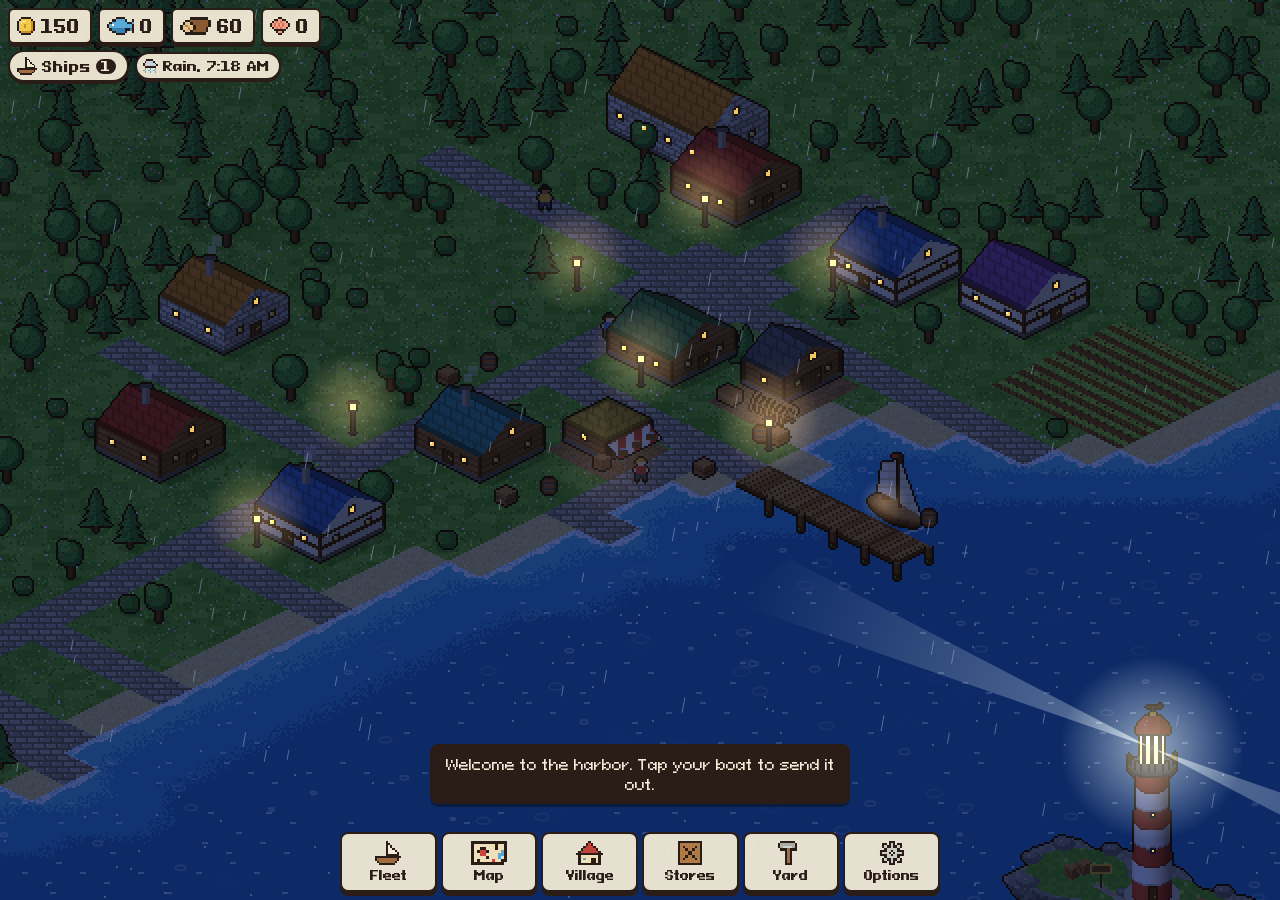
==== commit e6f4e366: "1.9.1: keys drop more often, chests pay a little more - Sunken and lost keys about 60% more often pe" ====
--- a/index.html
+++ b/index.html
@@ -473,7 +473,7 @@
 const TOF = (() => {
   'use strict';
 
-  const GAME_VERSION = '1.9.0';
+  const GAME_VERSION = '1.9.1';
   const SAVE_VERSION = 7;
   const SAVE_KEY = 'tidesOfFortune.save';
   const BACKUP_KEY = 'tidesOfFortune.save.backup';
@@ -534,10 +534,13 @@
   const CHESTS = {};
   for (const f of FAMILIES) for (const z of SIZES) CHESTS[`chest_${f}_${z}`] = { family: f, size: z, name: `${z[0].toUpperCase() + z.slice(1)} ${f === 'lost' ? 'lost chest' : FAMILY_NAME[f] + ' chest'}` };
   const KEY_OF = { sunken: 'sunkenKey', pirate: 'pirateKey', lost: 'lostKey' };
+  // chance of a key per hour at sea (fishing, exploring) or per pirate crew beaten (1.9.1: were 0.025, 0.3 and 0.03)
+  const KEY_RATE = { sunken: 0.04, pirate: 0.45, lost: 0.048 };
   const CHEST_SIZES = {
-    small: { keys: 1, coins: [40, 120], rolls: 1, mult: 1, trophy: 0.004 },
-    medium: { keys: 2, coins: [150, 400], rolls: 2, mult: 2, trophy: 0.03 },
-    large: { keys: 3, coins: [500, 1400], rolls: 3, mult: 3.5, trophy: 0.14 },
+    // 1.9.1: about a quarter more coin and a fifth more goods in every size
+    small: { keys: 1, coins: [50, 150], rolls: 1, mult: 1.2, trophy: 0.005 },
+    medium: { keys: 2, coins: [190, 500], rolls: 2, mult: 2.4, trophy: 0.035 },
+    large: { keys: 3, coins: [625, 1750], rolls: 3, mult: 4.2, trophy: 0.16 },
   };
   const CHEST_LOOT = {
     sunken: [['pearls', 1, 3], ['rareFish', 1, 2], ['moonfish', 1, 2], ['shellfish', 5, 15], ['relics', 1, 1]],
@@ -1516,10 +1519,10 @@
     const put = (k, n) => { if (n > 0) r.items[k] = (r.items[k] || 0) + n; };
     if (Rg.raw) for (const k of ['timber', 'hemp']) if (r.items[k]) r.items[k] = Math.round(r.items[k] * Rg.raw);
     if (Rg.ore && r.items.ironOre) r.items.ironOre = Math.round(r.items.ironOre * Rg.ore);
-    // keys: each family's key comes from a different kind of trip
-    if (type === 'fishing') for (let h = 0; h < hours; h++) if (rng() < 0.025 * (1 + 0.5 * ring) * Math.min(1, hours - h)) put('sunkenKey', 1);
-    if (type === 'combat') for (let i = 0; i < r.wins; i++) if (rng() < 0.3) put('pirateKey', 1);
-    if (type === 'exploration') for (let h = 0; h < hours; h++) if (rng() < 0.03 * (1 + 0.5 * ring) * Math.min(1, hours - h)) put('lostKey', 1);
+    // keys: each family's key comes from a different kind of trip (1.9.1: all about 60% more often)
+    if (type === 'fishing') for (let h = 0; h < hours; h++) if (rng() < KEY_RATE.sunken * (1 + 0.5 * ring) * Math.min(1, hours - h)) put('sunkenKey', 1);
+    if (type === 'combat') for (let i = 0; i < r.wins; i++) if (rng() < KEY_RATE.pirate) put('pirateKey', 1);
+    if (type === 'exploration') for (let h = 0; h < hours; h++) if (rng() < KEY_RATE.lost * (1 + 0.5 * ring) * Math.min(1, hours - h)) put('lostKey', 1);
     // chests: only treasure trips find them
     if (type === 'treasure') {
       const p = 0.05 * (1 + 0.4 * ring) * (Rg.chest || 1) * (M.chestMult || 1);
@@ -2821,7 +2824,7 @@
     getBuilding, buildingOfType, buildingLevel, buildersBusy, storageCap, sellPrice, tradePrice, buildCost, buildHours, footprint,
     buildLock, placeCheck, placeBuilding, upgradeBlock, upgradeBuilding, recipeSpeed, maxBatch, queueJob, cancelJob,
     settleProduction, settleBuildings, settle, trade, rumorFor, tripMods, foodFor, upgradeGate, repairPlanks,
-    NON_CARGO, FAMILIES, SIZES, CHESTS, KEY_OF, CHEST_SIZES, TROPHIES, MONSTERS, KRAKEN_HINTS, REGIONS, REGION_ORDER,
+    NON_CARGO, FAMILIES, SIZES, CHESTS, KEY_OF, KEY_RATE, CHEST_SIZES, TROPHIES, MONSTERS, KRAKEN_HINTS, REGIONS, REGION_ORDER,
     regionLock, revealRegion, regionSailBlock, openChest, craftCharm, cleanse, trophyBonus, tripReport,
     newGame, getShip, shipStats, typePower, durationMult, shipStatus, expeditionForShip,
     classLock, buildShip, renameShip, addShip,
@@ -3493,6 +3496,13 @@
     ok(chests > 50, 'treasure finds chests: ' + chests); eq(notTreasure, 0, 'other trips never do');
   });
 
+  test('1.9.1: keys turn up more often and chests pay a little more', () => {
+    const st = TOF.shipStats({ cls: 'brigantine', upgrades: { cannons: 3 } }), m = { region: 'home' };
+    ok(avg(st, 'fishing', 12, m, 'sunkenKey') > 0.35, 'sunken keys: ' + avg(st, 'fishing', 12, m, 'sunkenKey'));
+    ok(avg(st, 'exploration', 12, m, 'lostKey') > 0.42, 'lost keys: ' + avg(st, 'exploration', 12, m, 'lostKey'));
+    eq(TOF.KEY_RATE.pirate, 0.45, 'pirate keys per crew');
+    eq(TOF.CHEST_SIZES.large.coins[0], 625, 'large chests pay more'); ok(TOF.CHEST_SIZES.small.mult > 1, 'small chests hold more goods');
+  });
   test('all nine chests exist, large ones are rarer', () => {
     eq(Object.keys(TOF.CHESTS).length, 9, 'nine');
     const st = TOF.shipStats({ cls: 'schooner', upgrades: {} });
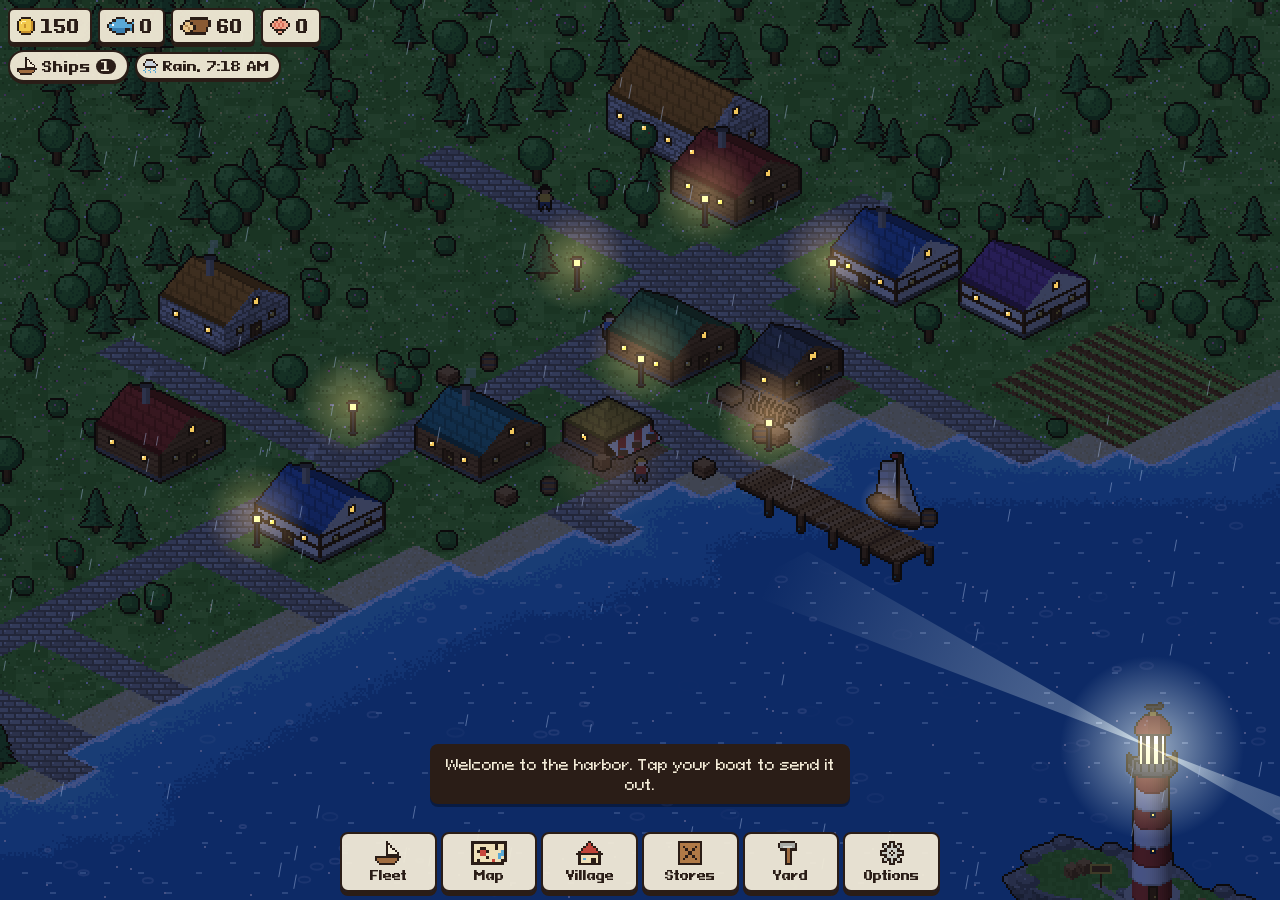
==== commit 26593ac1: "1.9.2: post-kraken tier-5 ships are built from worked tier-2 goods The Arcane Frigate, Leviathan Tra" ====
--- a/index.html
+++ b/index.html
@@ -473,7 +473,7 @@
 const TOF = (() => {
   'use strict';
 
-  const GAME_VERSION = '1.9.1';
+  const GAME_VERSION = '1.9.2';
   const SAVE_VERSION = 7;
   const SAVE_KEY = 'tidesOfFortune.save';
   const BACKUP_KEY = 'tidesOfFortune.save.backup';
@@ -633,10 +633,10 @@
     xebec:      { name: 'Corsair Xebec',       role: 'combat', tier: 4, blurb: 'A swift raider with lateen sails. Fights, scouts and loots, without the galleon’s bulk.', speed: 7, hull: 100, combat: 9, cargo: 110, fishing: 2, exploration: 6, magic: 1, cost: { coins: 1600, relics: 1, planks: 60, rope: 30, iron: 25 }, aff: { combat: 1.1, exploration: 1.1, treasure: 1.2 } },
     caravel:    { name: 'Exploration Caravel', role: 'exploration', tier: 4, blurb: 'Long-distance discovery.', speed: 6, hull: 70, combat: 2, cargo: 90, fishing: 2, exploration: 10, magic: 1, cost: { coins: 1200, charts: 4, planks: 50, rope: 30 }, aff: { exploration: 1.5 } },
     barge:      { name: 'Salvage Barge',       role: 'treasure', tier: 3, blurb: 'Wreck recovery. Shrugs off reef damage.', speed: 1, hull: 120, combat: 0, cargo: 260, fishing: 1, exploration: 5, magic: 1, cost: { coins: 650, pearls: 3, planks: 50, iron: 20 }, aff: { treasure: 1.8 }, dmg: 0.5 },
-    frigate:    { name: 'Arcane Frigate',      role: 'treasure', tier: 5, postKraken: true, blurb: 'Strange sails. Rare finds on every voyage.', speed: 5, hull: 90, combat: 8, cargo: 120, fishing: 4, exploration: 7, magic: 10, cost: { coins: 3000, rareFish: 5, relics: 2, planks: 60, rope: 30, iron: 30 }, aff: { treasure: 1.25 } },
+    frigate:    { name: 'Arcane Frigate',      role: 'treasure', tier: 5, postKraken: true, blurb: 'Strange sails. Rare finds on every voyage.', speed: 5, hull: 90, combat: 8, cargo: 120, fishing: 4, exploration: 7, magic: 10, cost: { coins: 3000, rareFish: 5, relics: 2, planks: 20, rope: 10, iron: 10, wraithPlanks: 25, phantomRope: 15, soulmetal: 15 }, aff: { treasure: 1.25 } },
     // 1.4: top-tier specialists
-    leviathan:  { name: 'Leviathan Trawler',   role: 'fishing', tier: 5, postKraken: true, blurb: 'A floating fish factory. Enormous hauls and a hold to match.', speed: 3, hull: 150, combat: 2, cargo: 420, fishing: 30, exploration: 3, magic: 2, cost: { coins: 3600, shellfish: 40, rareFish: 6, planks: 100, rope: 60, iron: 50 }, aff: { fishing: 1.15 } },
-    clipper:    { name: 'Star Clipper',        role: 'exploration', tier: 5, postKraken: true, blurb: 'The fastest hull afloat. Charts the far reaches in no time.', speed: 8, hull: 90, combat: 3, cargo: 130, fishing: 2, exploration: 15, magic: 3, cost: { coins: 4200, charts: 10, relics: 3, planks: 90, rope: 60, iron: 30 }, aff: { exploration: 1.4 } },
+    leviathan:  { name: 'Leviathan Trawler',   role: 'fishing', tier: 5, postKraken: true, blurb: 'A floating fish factory. Enormous hauls and a hold to match.', speed: 3, hull: 150, combat: 2, cargo: 420, fishing: 30, exploration: 3, magic: 2, cost: { coins: 3600, shellfish: 40, rareFish: 6, planks: 30, rope: 20, iron: 15, wraithPlanks: 40, phantomRope: 25, soulmetal: 20 }, aff: { fishing: 1.15 } },
+    clipper:    { name: 'Star Clipper',        role: 'exploration', tier: 5, postKraken: true, blurb: 'The fastest hull afloat. Charts the far reaches in no time.', speed: 8, hull: 90, combat: 3, cargo: 130, fishing: 2, exploration: 15, magic: 3, cost: { coins: 4200, charts: 10, relics: 3, planks: 25, rope: 20, iron: 10, wraithPlanks: 35, phantomRope: 30, soulmetal: 10 }, aff: { exploration: 1.4 } },
     // 1.8: built only from the blueprint salvaged out of the Unseen's carcass. Strong at everything, best at nothing.
     // 1.8: two hulls the far seas made possible, built from worked ghost-touched goods once the Unseen is dead.
     // ghostbane: always fights ghosts and monsters as if carrying a warding charm. spectral: finds tier-2 goods on any trip.
@@ -4236,6 +4236,16 @@
     ok(got('shimmer') > 100 && got('home') === 0, 'the Shimmering Isles give shimmerwood and ghostflax; home waters none');
     const a = TOF.rollExpedition(st, 'exploration', 4, 99, { power: 1, yield: 1, damage: 1, region: 'kelp' }), b = TOF.rollExpedition(st, 'exploration', 4, 99, { power: 1, yield: 1, damage: 1, region: 'kelp', spectral: true });
     for (const k of Object.keys(a.items)) eq(b.items[k], a.items[k], k + ' unchanged by the ketch'); // its finds come on top
+  });
+  test('1.9.2: every post-kraken hull is built mostly from worked tier-2 goods', () => {
+    for (const [c, C] of Object.entries(TOF.SHIP_CLASSES)) {
+      if (!C.postKraken && !C.blueprint) continue;
+      const t2 = TOF.REFINED2.reduce((a, k) => a + (C.cost[k] || 0), 0), t1 = TOF.REFINED.reduce((a, k) => a + (C.cost[k] || 0), 0);
+      ok(TOF.REFINED2.every(k => C.cost[k] > 0), c + ' needs all three worked tier-2 goods'); ok(t2 > t1, `${c}: more tier 2 (${t2}) than tier 1 (${t1})`);
+    }
+    const s = rich(); s.buildings.push({ id: 'b-dy', type: 'dockyard', gx: 1, gy: 30, level: 3, pending: null, job: null }); s.kraken.deadAt = T0;
+    for (const k of TOF.REFINED2) s.resources[k] = 0; ok(!TOF.buildShip(s, 'frigate').ok, 'no frigate without them');
+    for (const k of TOF.REFINED2) s.resources[k] = 100; ok(TOF.buildShip(s, 'frigate').ok, 'built with them');
   });
   test('1.8: two post-kraken hulls built from worked tier-2 goods, each with its own gift', () => {
     const s = rich(); s.buildings.push({ id: 'b-dy', type: 'dockyard', gx: 1, gy: 30, level: 3, pending: null, job: null }); s.discovered = Object.keys(TOF.RESOURCES);
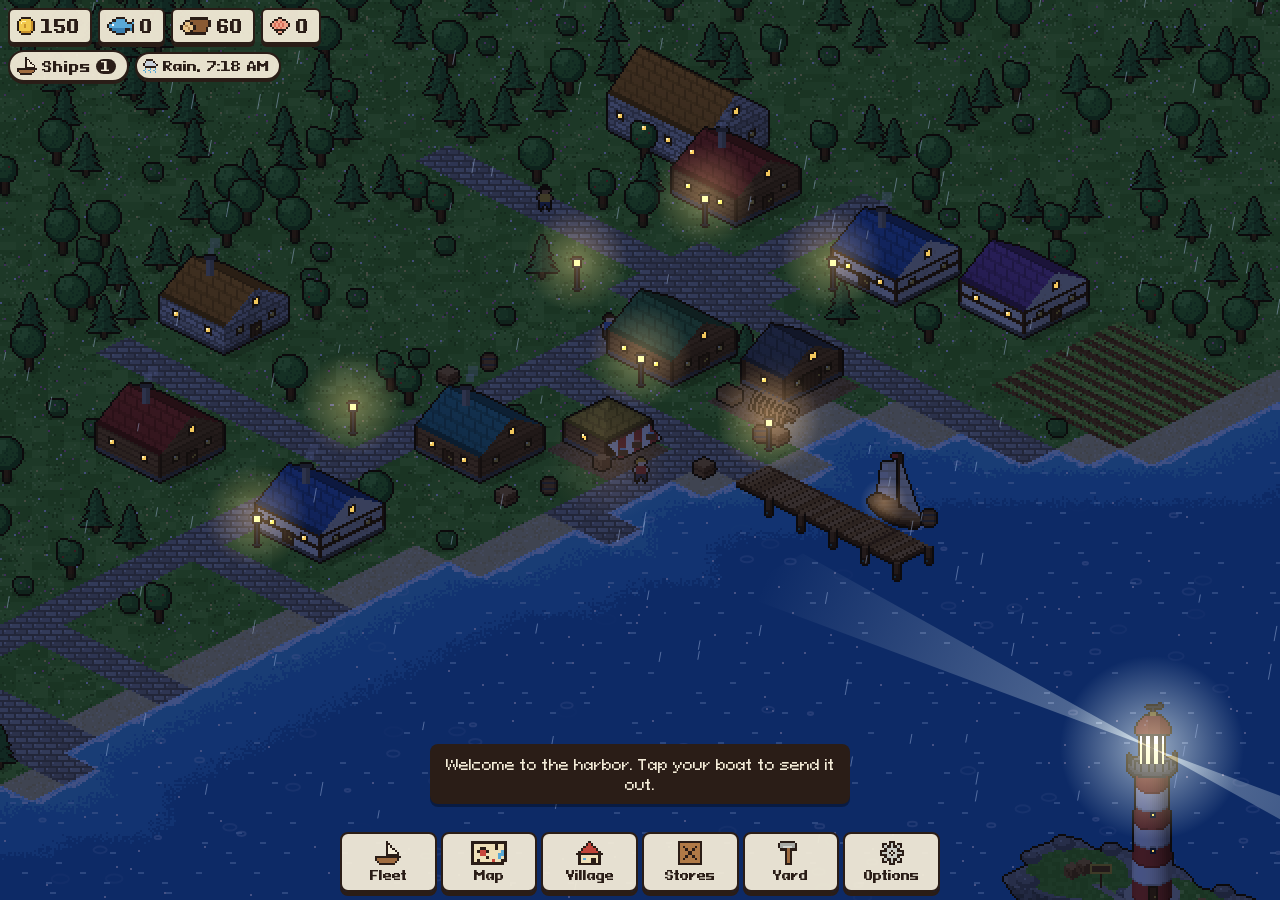
==== commit 729767d2: "1.9.3: level 3 post-kraken upgrades take tier-2 goods Stronger cannons, Reinforced hull and Magic lu" ====
--- a/index.html
+++ b/index.html
@@ -473,7 +473,7 @@
 const TOF = (() => {
   'use strict';
 
-  const GAME_VERSION = '1.9.2';
+  const GAME_VERSION = '1.9.3';
   const SAVE_VERSION = 7;
   const SAVE_KEY = 'tidesOfFortune.save';
   const BACKUP_KEY = 'tidesOfFortune.save.backup';
@@ -652,10 +652,10 @@
   const UPGRADES = {
     cargoHold:      { name: 'Larger cargo hold', effect: '+50% cargo per level', maxLevel: 3, gate: 'sawmill', costs: [{ coins: 53 }, { coins: 160, planks: 10 }, { coins: 400, rareFish: 1, planks: 25 }] },
     sails:          { name: 'Faster sails',      effect: '+1 speed per level, so trips end sooner', maxLevel: 3, gate: 'ropemaker', costs: [{ coins: 80 }, { coins: 200, rope: 10 }, { coins: 500, rope: 25 }] },
-    cannons:        { name: 'Stronger cannons',  effect: '+3 combat per level', maxLevel: 3, gate: 'weaponsmith', costs: [{ coins: 120 }, { coins: 300, iron: 10 }, { coins: 700, relics: 1, iron: 25 }] },
+    cannons:        { name: 'Stronger cannons',  effect: '+3 combat per level', maxLevel: 3, gate: 'weaponsmith', costs: [{ coins: 120 }, { coins: 300, iron: 10 }, { coins: 700, relics: 1, iron: 10, soulmetal: 10 }] }, // 1.9.2: level 3 (after the kraken) takes tier-2 goods
     scoutTower:     { name: 'Scouting tower',    effect: '+2 exploration per level', maxLevel: 3, gate: 'cartographer', costs: [{ coins: 100 }, { coins: 250, planks: 10 }, { coins: 600, charts: 1, planks: 20 }] },
-    magicLures:     { name: 'Magic lures',       effect: '+2 fishing and +1 magic per level', maxLevel: 3, gate: 'seaWitch', costs: [{ coins: 50, rareFish: 1 }, { coins: 150, rareFish: 2, essence: 2 }, { coins: 400, rareFish: 3, pearls: 2, essence: 4 }] },
-    reinforcedHull: { name: 'Reinforced hull',   effect: '+30% hull per level', maxLevel: 3, gate: 'blacksmith', costs: [{ coins: 100 }, { coins: 250, planks: 15, iron: 5 }, { coins: 600, planks: 30, iron: 15 }] },
+    magicLures:     { name: 'Magic lures',       effect: '+2 fishing and +1 magic per level', maxLevel: 3, gate: 'seaWitch', costs: [{ coins: 50, rareFish: 1 }, { coins: 150, rareFish: 2, essence: 2 }, { coins: 400, rareFish: 2, pearls: 2, essence: 4, wraithfin: 8, phantomRope: 4 }] },
+    reinforcedHull: { name: 'Reinforced hull',   effect: '+30% hull per level', maxLevel: 3, gate: 'blacksmith', costs: [{ coins: 100 }, { coins: 250, planks: 15, iron: 5 }, { coins: 600, planks: 10, iron: 5, wraithPlanks: 12, soulmetal: 6 }] },
   };
 
   // ---------- village buildings ----------
@@ -4236,6 +4236,16 @@
     ok(got('shimmer') > 100 && got('home') === 0, 'the Shimmering Isles give shimmerwood and ghostflax; home waters none');
     const a = TOF.rollExpedition(st, 'exploration', 4, 99, { power: 1, yield: 1, damage: 1, region: 'kelp' }), b = TOF.rollExpedition(st, 'exploration', 4, 99, { power: 1, yield: 1, damage: 1, region: 'kelp', spectral: true });
     for (const k of Object.keys(a.items)) eq(b.items[k], a.items[k], k + ' unchanged by the ketch'); // its finds come on top
+  });
+  test('1.9.3: the post-kraken level 3 upgrades take tier-2 goods', () => {
+    for (const k of TOF.POST_KRAKEN_UPGRADES) {
+      const c3 = TOF.UPGRADES[k].costs[2]; ok(Object.keys(c3).some(x => TOF.TIER2.includes(x)), k + ' level 3 needs tier-2 goods');
+      ok(!Object.keys(TOF.UPGRADES[k].costs[1]).some(x => TOF.TIER2.includes(x)), k + ' level 2 does not');
+    }
+    const s = rich(); s.kraken.deadAt = T0; s.buildings.push({ id: 'b-wp', type: 'weaponsmith', gx: 1, gy: 30, level: 1, pending: null, job: null });
+    const sh = s.ships[0]; sh.upgrades.cannons = 2; s.resources.soulmetal = 0;
+    ok(!TOF.buyUpgrade(s, sh.id, 'cannons').ok, 'no soulmetal, no level 3'); s.resources.soulmetal = 10;
+    const r = TOF.buyUpgrade(s, sh.id, 'cannons'); ok(r.ok, r.reason); eq(s.resources.soulmetal, 0, 'soulmetal spent'); eq(sh.upgrades.cannons, 3, 'level 3');
   });
   test('1.9.2: every post-kraken hull is built mostly from worked tier-2 goods', () => {
     for (const [c, C] of Object.entries(TOF.SHIP_CLASSES)) {
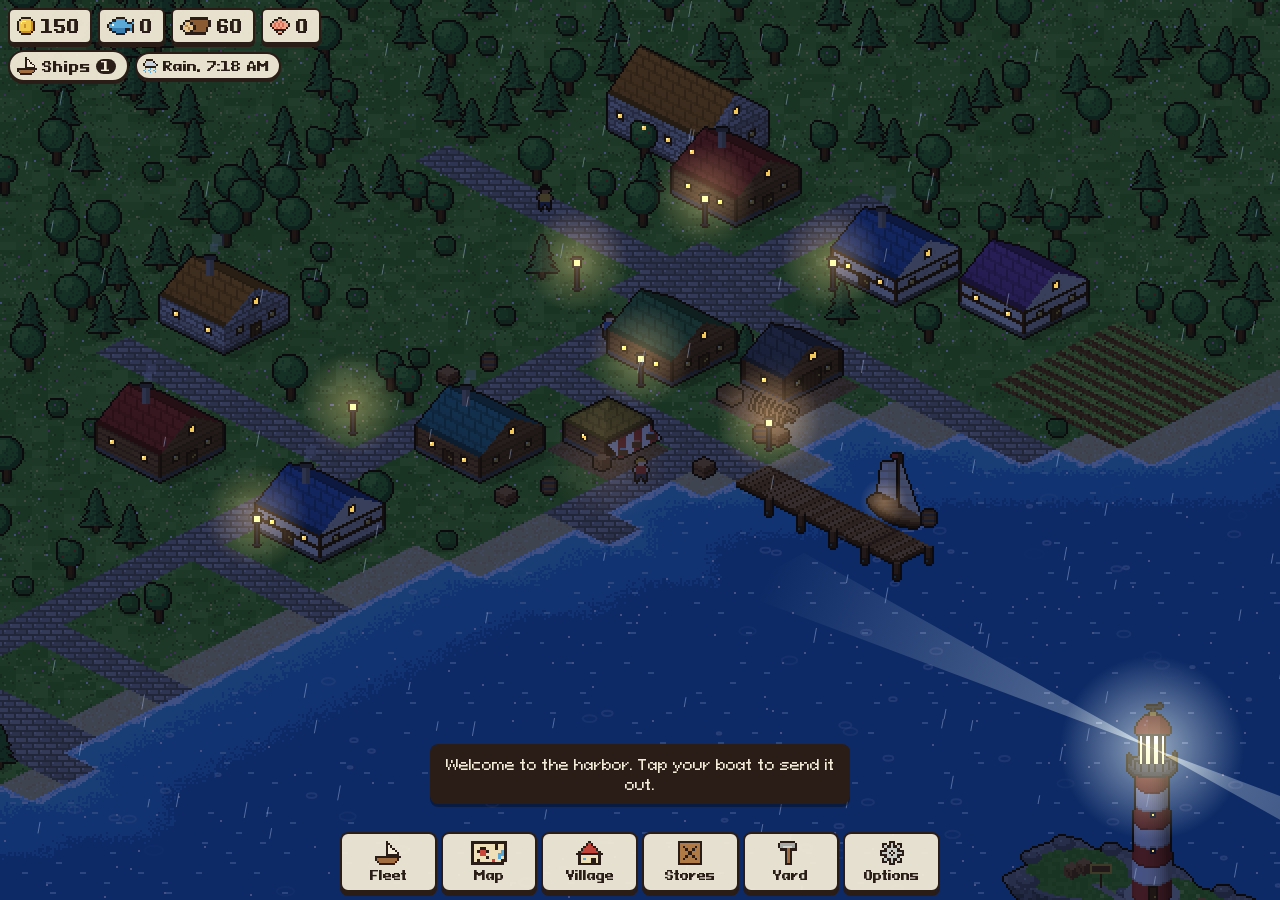
==== commit 0b20d9fa: "1.9.4: the kraken's carcass and its pool sit under the jetties The floating carcass is drawn before " ====
--- a/index.html
+++ b/index.html
@@ -473,7 +473,7 @@
 const TOF = (() => {
   'use strict';
 
-  const GAME_VERSION = '1.9.3';
+  const GAME_VERSION = '1.9.4';
   const SAVE_VERSION = 7;
   const SAVE_KEY = 'tidesOfFortune.save';
   const BACKUP_KEY = 'tidesOfFortune.save.backup';
@@ -8677,7 +8677,11 @@
     const t = sk.tint.map((c, i) => Math.round(c + ([38, 26, 44][i] - c) * m * 0.88));
     return { ...sk, tint: t, lights: Math.max(sk.lights, Math.min(1, m * 1.15)), dark: Math.max(sk.dark, m) };
   }
-  function drawKraken(ctx) { // the creature itself, inside the depth-sorted world
+  function drawKraken(ctx) { // the creature itself, inside the depth-sorted world (the floating carcass is drawn earlier, under the jetties)
+    if (!krP || krP.corpse) return;
+    drawKrakenBody(ctx);
+  }
+  function drawKrakenBody(ctx) {
     if (!krP || !krP.show || KZ.dbg.skip.body) return;
     const order = KZ.ARMS.map((a, i) => i).sort((a, b) => KZ.ARMS[a].dy - KZ.ARMS[b].dy);
     for (const i of order) if (KZ.ARMS[i].dy < 0) KZ.drawArm(ctx, krP, i);
@@ -8711,6 +8715,9 @@
       ctx.drawImage(r.canvas, Math.round(o.x - r.ax), Math.round(o.y - r.ay + 1));
     }
     ctx.globalAlpha = 1;
+    // 1.9.4: what lies in the water (the red pool, shapes below the surface, and the floating carcass) goes under the jetties
+    if (krP) KZ.drawUnder(ctx, krP, krView);
+    if (krP && krP.corpse) drawKrakenBody(ctx);
     for (const L of dockLayers) if (L.active) ctx.drawImage(L.canvas, L.x, L.y);
     if (rings.length) {
       ctx.strokeStyle = '#d6efff'; ctx.lineWidth = 1;
@@ -8718,7 +8725,6 @@
       ctx.globalAlpha = 1;
     }
 
-    if (krP) KZ.drawUnder(ctx, krP, krView);
     // what part of the world is on screen, to skip off-screen scenery
     const view = { x0: cam.x - W / 2 / s - 40, x1: cam.x + W / 2 / s + 40, y0: cam.y - H / 2 / s - 10, y1: cam.y + H / 2 / s + 60 };
     const drawScenery = list => { for (const o of list) if (o.x > view.x0 && o.x < view.x1 && o.y > view.y0 && o.y < view.y1) { const t = TEX[o.tex]; ctx.drawImage(t.canvas, o.x - t.ax, o.y - t.ay); } };
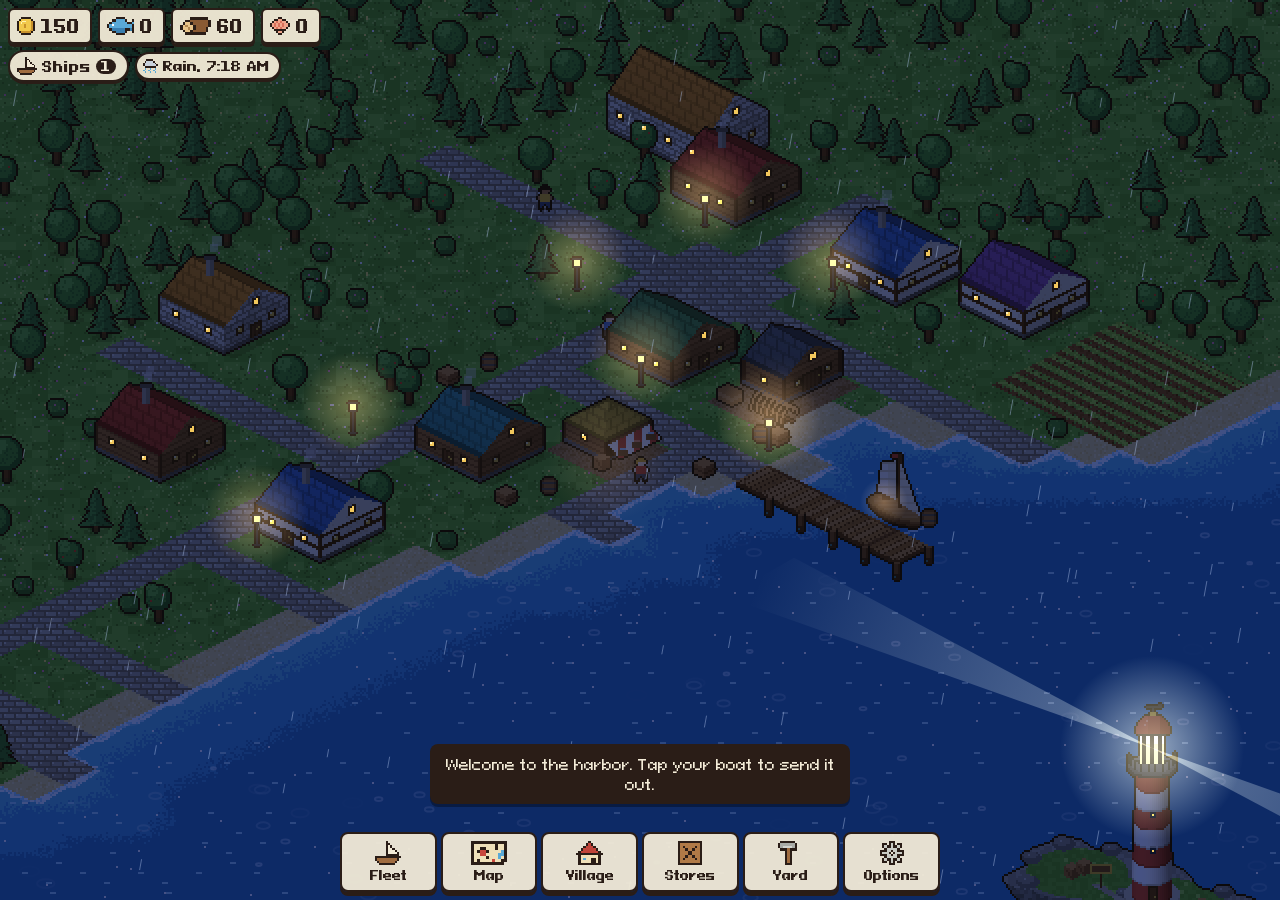
==== commit b193d5c0: "1.9.5: remove a ship from the harbor to make room for a better one A ship in harbor can be broken up" ====
--- a/index.html
+++ b/index.html
@@ -473,7 +473,7 @@
 const TOF = (() => {
   'use strict';
 
-  const GAME_VERSION = '1.9.4';
+  const GAME_VERSION = '1.9.5';
   const SAVE_VERSION = 7;
   const SAVE_KEY = 'tidesOfFortune.save';
   const BACKUP_KEY = 'tidesOfFortune.save.backup';
@@ -1315,7 +1315,7 @@
   }
 
   function classLock(state, cls) {
-    if (state.ships.length >= MAX_SHIPS) return 'The harbor has room for 10 ships.';
+    if (state.ships.length >= MAX_SHIPS) return 'The harbor has room for 10 ships. Remove one in the Fleet panel to make room.';
     const cost = SHIP_CLASSES[cls].cost;
     const need = Object.keys(cost).filter(k => k !== 'coins' && !state.discovered.includes(k));
     const tier = SHIP_CLASSES[cls].tier;
@@ -1330,6 +1330,24 @@
     return null;
   }
 
+  // 1.9.5: break a ship up at the Shipwright to free her berth for a better one. She must be home with nothing
+  // waiting to be collected, and the harbor always keeps at least one ship. The yard pays a quarter of her coin cost.
+  const SCRAP_REFUND = 0.25;
+  const scrapValue = ship => Math.round((SHIP_CLASSES[ship.cls].cost.coins || 0) * SCRAP_REFUND);
+  function scrapBlock(state, ship) {
+    if (!ship) return 'No such ship.';
+    if (state.ships.length <= 1) return 'She is your only ship. Build another before you let her go.';
+    if (expeditionForShip(state, ship.id)) return `${ship.name} is not in harbor. Collect her first.`;
+    return null;
+  }
+  function scrapShip(state, shipId) {
+    const ship = getShip(state, shipId), why = scrapBlock(state, ship);
+    if (why) return { ok: false, reason: why };
+    const coins = scrapValue(ship);
+    state.ships = state.ships.filter(x => x.id !== shipId);
+    if (coins) state.resources.coins += coins; // (a refund, not earnings: it doesn't count toward coin goals)
+    return { ok: true, ship, coins };
+  }
   function buildShip(state, cls) {
     if (!SHIP_CLASSES[cls]) return { ok: false, reason: 'Unknown ship.' };
     if (state.ships.length >= MAX_SHIPS) return { ok: false, reason: 'The harbor has room for 10 ships.' };
@@ -2837,7 +2855,7 @@
     MATERIAL_TIERS, MATERIAL_BASES, RAW_BASES, T2, TIER2, T3, T4, T2_RECIPES, recipesOf, REFINED2, REFINED2_PRICE, refinedPrice, WORLD_SHIFTS, WORLD_NEUTRAL, worldShift, startShift, endShift, settleWorld, emptyWorld,
     EXPANSION, LIGHTHOUSE_REPAIR, POST_KRAKEN_UPGRADES, expandVillage, repairLighthouse, buildMinY, krakenSlain, spendCoins, noteGathered, ghostBoost, ghostFinalHour, halloweenEndsAt, pumpkinStatus, harvestPumpkins, settlePumpkins, stowDecor, sellRefined, batchLimit, BATCH_PER_LEVEL,
     DECOR_COPIES, repaintDecor,
-    GAME_VERSION, DECOR, DECOR_ORDER, DECOR_CAP, decorBonus, decorLock, ownsDecor, buyDecor, placeDecor, moveDecor, fitBuilding, sizeOf, defOf, buildMs, cropHours, cropYield, placedThings,
+    GAME_VERSION, scrapShip, scrapBlock, scrapValue, SCRAP_REFUND, DECOR, DECOR_ORDER, DECOR_CAP, decorBonus, decorLock, ownsDecor, buyDecor, placeDecor, moveDecor, fitBuilding, sizeOf, defOf, buildMs, cropHours, cropYield, placedThings,
   };
 })();
 if (typeof module !== 'undefined') module.exports = TOF;
@@ -3441,6 +3459,19 @@
     eq(b.gy, 33, 'kept row 33');
   });
 
+  test('1.9.5: a ship in harbor can be broken up to free her berth for a better one', () => {
+    const s = veteran(T0); s.resources.coins = 1e6;
+    ok(/only ship/.test(TOF.scrapShip(s, 'ship-1').reason), 'never the last ship');
+    for (let i = 0; i < 9; i++) ok(TOF.buildShip(s, 'sloop').ok, 'built');
+    ok(!TOF.buildShip(s, 'cog').ok, 'harbor full');
+    const old = s.ships[3], berth = old.berth, c0 = s.resources.coins;
+    ok(TOF.dispatch(s, old.id, 1, T0, 1, 'fishing').ok, 'out'); ok(/not in harbor/.test(TOF.scrapShip(s, old.id).reason), 'not while at sea');
+    ok(/not in harbor/.test(TOF.scrapShip(s, old.id).reason), 'nor while her haul waits'); TOF.claim(s, s.expeditions[0].id, T0 + 99 * H);
+    const r = TOF.scrapShip(s, old.id); ok(r.ok, r.reason); eq(s.ships.length, 9, 'gone'); eq(r.coins, 25, 'a quarter of her 100 coins'); eq(s.resources.coins, c0 + 25, 'paid');
+    s.buildings.push({ id: 'b-dy', type: 'dockyard', gx: 1, gy: 30, level: 3, pending: null, job: null }); s.resources.planks = 99; s.discovered.push('planks');
+    const b = TOF.buildShip(s, 'cog'); ok(b.ok, b.reason); eq(b.ship.berth, berth, 'the new hull takes her berth');
+    const st = memStorage(); TOF.saveGame(st, s, T0); ok(!TOF.loadGame(st, T0).state.ships.some(x => x.id === old.id), 'stays gone after a reload');
+  });
   test('berths fill jetties in order, two ships each', () => {
     const s = veteran(T0); town(s); s.resources.coins = 1e6;
     for (let i = 0; i < 9; i++) TOF.buildShip(s, 'skiff');
@@ -9316,6 +9347,7 @@
     revealRegion(id) { return done(TOF.revealRegion(state, id), 'region'); },
     openChest(id) { return done(TOF.openChest(state, id), 'chest'); },
     craftCharm() { return done(TOF.craftCharm(state), 'charm'); },
+    scrapShip(id) { return done(TOF.scrapShip(state, id), 'scrapped'); },
     sendAllToPortal() { const r = TOF.sendAllToPortal(state, now()); if (r.ok) commit('dispatched', r); return r; },
     witchTrade(base, qty) { return done(TOF.witchTrade(state, base, qty), 'witchtrade'); },
     tideSeen() { state.kraken.tideSeen = true; commit('kraken'); },
@@ -9467,7 +9499,7 @@
     unseen: { title: 'The Unseen', render: renderUnseen },
   };
   function openPanel(name, opts = {}) {
-    ui.panel = name; ui.resetArmed = false;
+    ui.panel = name; ui.resetArmed = false; ui.scrapArmed = null;
     if (name === 'fleet') ui.fleetShip = opts.ship || null;
     if (name === 'shipwright' && opts.tab) { ui.swTab = opts.tab; if (opts.ship) ui.swShip = opts.ship; }
     if (name === 'halloween') { ui.hwDecor = opts.decor || null; ui.hwFocus = opts.focus || null; }
@@ -9658,6 +9690,13 @@
       ${ui.renaming === ship.id
         ? `<div class="rename"><label for="renameInput">New name</label><input id="renameInput" maxlength="24" value="${esc(ship.name)}" autocomplete="off"><div class="btn-row"><button class="btn primary" data-act="dorename" data-ship="${ship.id}">Save name</button><button class="btn" data-act="cancelrename">Cancel</button></div></div>`
         : `<div class="btn-row"><button class="btn" data-act="goupgrade" data-ship="${ship.id}">Upgrades</button><button class="btn" data-act="rename" data-ship="${ship.id}">Rename</button></div>`}`;
+    // 1.9.5: break her up to make room for a better hull
+    if (status === 'idle') {
+      const why = TOF.scrapBlock(state, ship), val = TOF.scrapValue(ship), armed = ui.scrapArmed === ship.id;
+      html += why ? `<p class="note">${esc(why)}</p>`
+        : `<button class="btn danger" data-act="scrap" data-ship="${ship.id}">${armed ? `Tap again to break up ${esc(ship.name)} for ${val} coins` : 'Remove from harbor'}</button>
+          <p class="note">${armed ? 'Her upgrades go with her. This can’t be undone.' : `The Shipwright breaks her up for ${val} coins and frees her berth for a new hull.`}</p>`;
+    }
     return html;
   }
 
@@ -10139,7 +10178,7 @@
     return `${icon(TYPE_ICON[c.role], 'tiny')} ${also.length ? `Good at ${[c.role, ...also].map(nm).join(also.length > 1 ? ', ' : ' and ').replace(/, ([^,]*)$/, ' and $1')}` : `Best at ${nm(c.role)}`}`;
   }
   function renderBuild(state) {
-    let html = `<p class="note">${state.ships.length} of ${TOF.MAX_SHIPS} berths in use.</p>`;
+    let html = `<p class="note">${state.ships.length} of ${TOF.MAX_SHIPS} berths in use.${state.ships.length >= TOF.MAX_SHIPS ? ' To make room for a new hull, open a ship in the Fleet panel and remove her from the harbor.' : ''}</p>`;
     for (const cls of TOF.CLASS_ORDER) {
       const c = TOF.SHIP_CLASSES[cls], st = TOF.shipStats({ cls, upgrades: {} });
       const owned = state.ships.filter(s => s.cls === cls).length;
@@ -10372,6 +10411,14 @@
       case 'claim': collect(b.dataset.exp); break;
       case 'claimall': collectAll(); break;
       case 'repair': { const r = App.repair(id); say(r, `${ship.name} is patched up (${r.cost} coins, ${r.planks} ${unit('planks', r.planks)}).`); break; }
+      case 'scrap': {
+        if (ui.scrapArmed !== id) { ui.scrapArmed = id; refreshPanel(); break; }
+        ui.scrapArmed = null; const r = App.scrapShip(id);
+        if (!r.ok) { toast(r.reason, 'bad'); break; }
+        delete ui.plan[id]; delete ui.supplies[id]; delete ui.charm[id]; ui.fleetShip = null;
+        Sound.play('splash'); toast(`${r.ship.name} was broken up${r.coins ? ` for ${r.coins} coins` : ''}. Her berth is free.`, 'good'); refreshPanel(true);
+        break;
+      }
       case 'rename': ui.renaming = id; refreshPanel(); { const i = document.getElementById('renameInput'); if (i) { i.focus(); i.select(); } } break;
       case 'dorename': { const i = document.getElementById('renameInput'); const r = App.rename(id, i ? i.value : ''); ui.renaming = null; say(r, 'Renamed.'); if (r.ok) refreshPanel(); break; }
       case 'cancelrename': ui.renaming = null; refreshPanel(); break;
